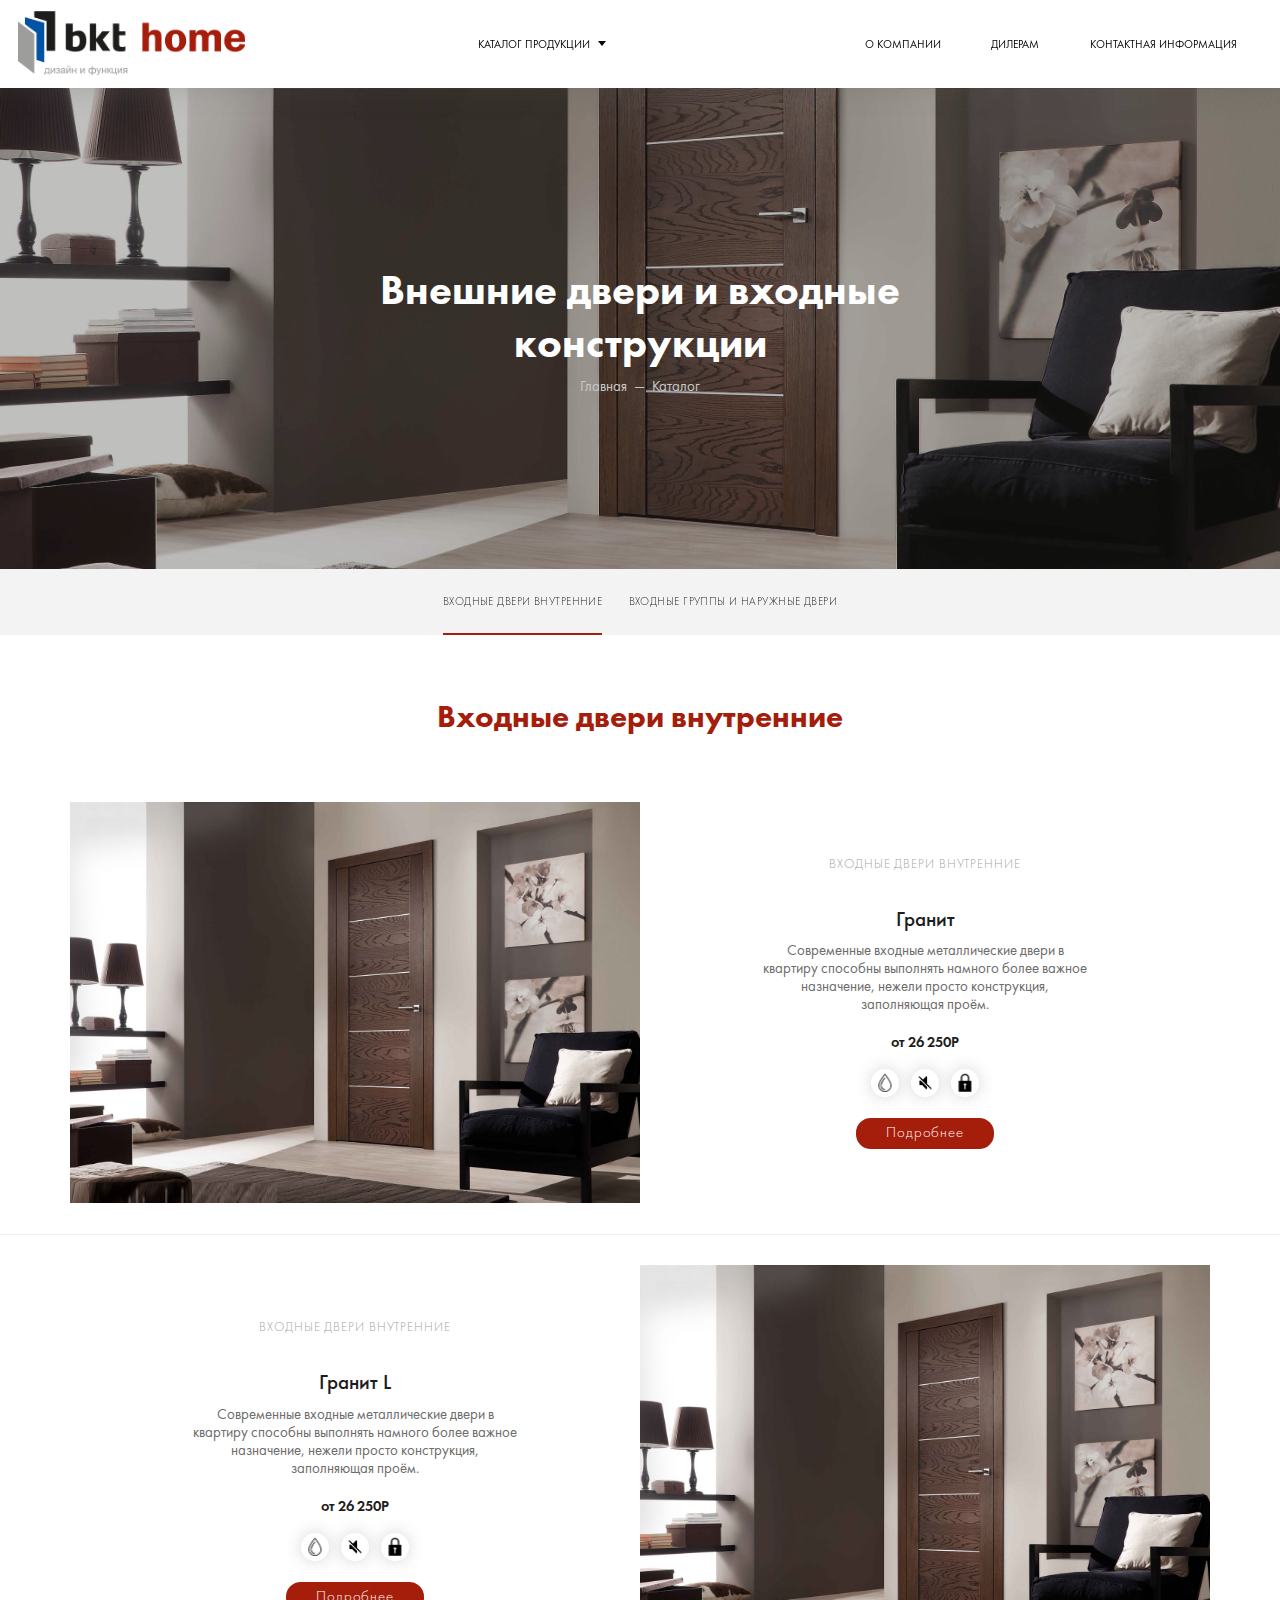
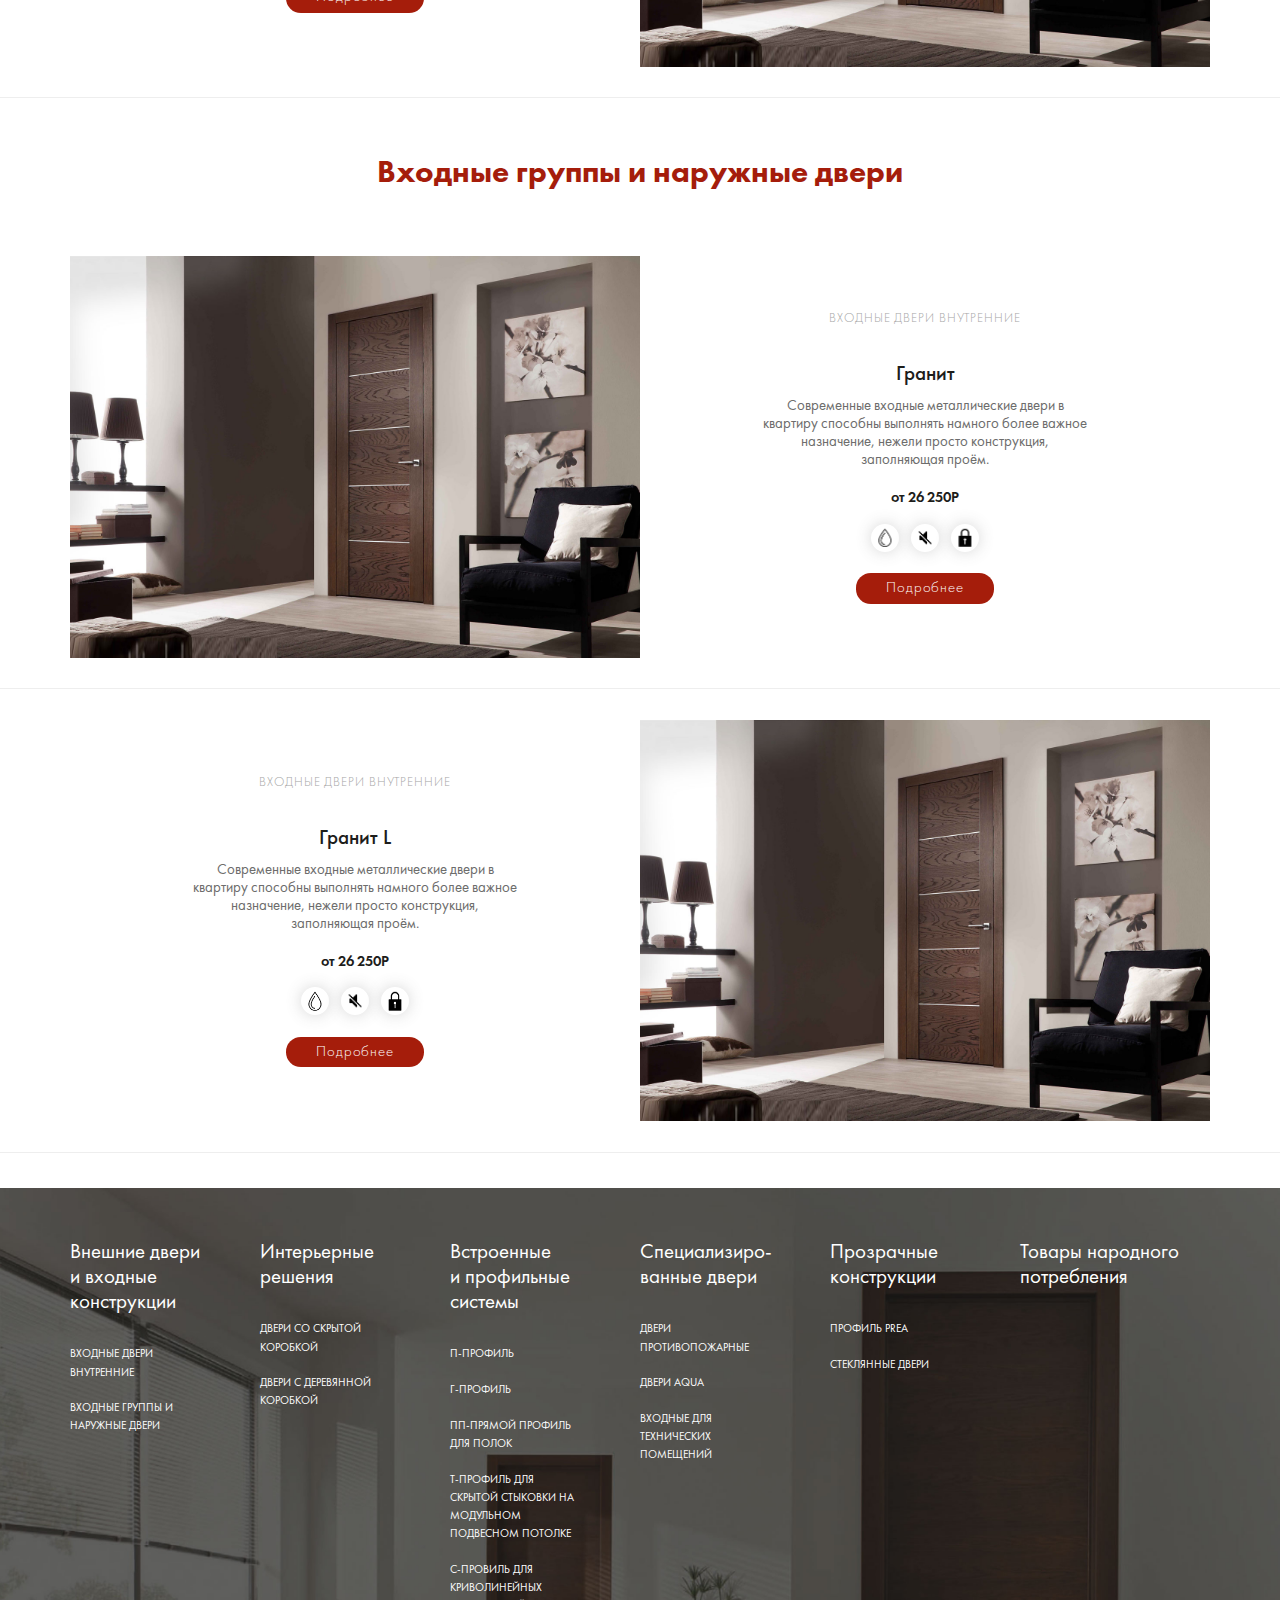
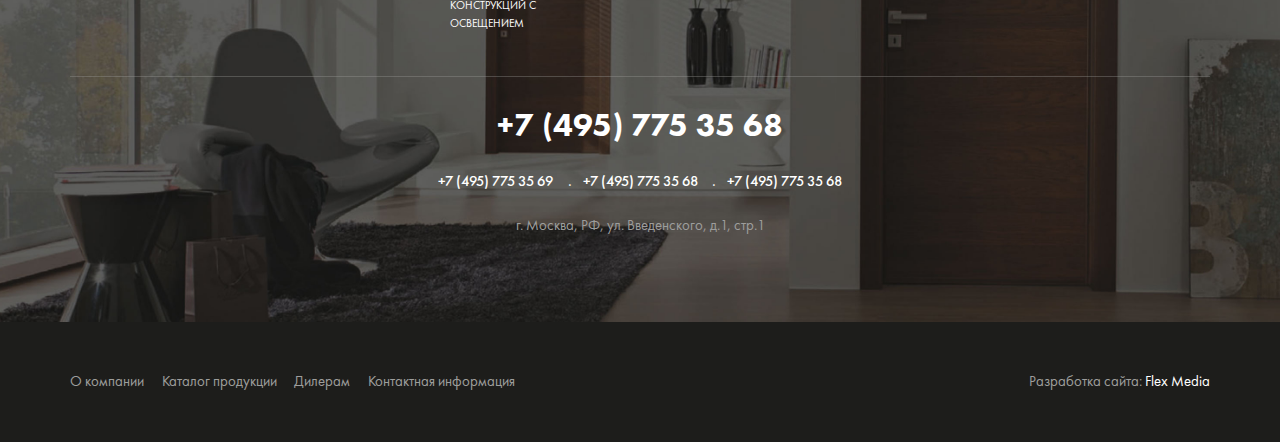
==== bitrix/templates/main/1-0category.html @ 406f4722 "create modal window" ====
<!DOCTYPE html>
<html>
  <head>
    <meta charset="utf-8">
    <title>1-0category</title>
    <meta name="viewport" content="width=device-width, initial-scale=1">
    <meta name="format-detection" content="telephone=no">
    <link rel="stylesheet" media="all" href="css/screen.css">
    <script src="http://api-maps.yandex.ru/2.1/?lang=ru_RU"></script>
    <script src="js/app.js"></script>
  </head>
  <body>
    <!--BEGIN out-->
    <div class="out">
      <header class="header"><a class="logo" href="/"></a>
        <nav class="navigation"><a class="navigation-item" href="#">О компании</a><a class="navigation-item" href="#">Дилерам</a><a class="navigation-item" href="#">Контактная информация</a>
        </nav>
        <div class="overlay">
          <div class="nav">
            <div class="nav-trigger"><span>Каталог продукции </span><i></i></div>
            <div class="nav-drop">
              <ul class="level level-1">
                <li class="level-item"><a href="#">Внешние двери и&nbsp;входные конструкции</a>
                  <ul class="level level-2">
                    <li class="level-item"><a href="#">Входные двери внутренние</a></li>
                    <li class="level-item"><a href="#">Входные группы и наружные двери</a></li>
                  </ul>
                </li>
                <li class="level-item"><a href="#">Интерьерные решения</a>
                  <ul class="level level-2">
                    <li class="level-item"><a href="#">Двери со скрытой коробкой</a></li>
                    <li class="level-item"><a href="#">Двери с деревянной коробкой</a></li>
                  </ul>
                </li>
                <li class="level-item"><a href="#">Встроенные и профильные системы</a>
                  <ul class="level level-2">
                    <li class="level-item"><a href="#">П-профиль</a></li>
                    <li class="level-item"><a href="#">Г-профиль</a></li>
                    <li class="level-item"><a href="#">ПП-прямой профиль для полок</a></li>
                    <li class="level-item"><a href="#">Т-профиль для скрытой стыковки на модульном подвесном потолке</a></li>
                    <li class="level-item"><a href="#">С-провиль для криволинейных конструкций с освещением</a></li>
                  </ul>
                </li>
                <li class="level-item"><a href="#">Специализиро&shy;ванные двери</a>
                  <ul class="level level-2">
                    <li class="level-item"><a href="#">Двери противопожарные</a></li>
                    <li class="level-item"><a href="#">Двери AQUA</a></li>
                    <li class="level-item"><a href="#">Входные для технических помещений</a></li>
                  </ul>
                </li>
                <li class="level-item"><a href="#">Прозрачные конструкции</a>
                  <ul class="level level-2">
                    <li class="level-item"><a href="#">Профиль Prea</a></li>
                    <li class="level-item"><a href="#">Стеклянные двери</a></li>
                  </ul>
                </li>
                <li class="level-item"><a href="#">Товары народного потребления</a></li>
              </ul>
            </div>
          </div>
        </div>
      </header>
      <div class="wrapper">
        <section class="head">
          <div class="head-bg" style="background-image: url(img/catalog.jpg)"></div>
          <div class="head-wrap">
            <div class="head-title">Внешние двери и&nbsp;входные конструкции</div>
            <ul class="breadcrumbs">
              <li class="breadcrumbs-item"><a href="#">Главная</a></li>
              <li class="breadcrumbs-item"><a href="#">Каталог</a></li>
            </ul>
          </div>
        </section>
        <nav class="secondary-nav">
          <ul>
                        <li><a class="active" href="#scroll-1" data-scroller>Входные двери внутренние</a></li>
                        <li><a href="#scroll-2" data-scroller>Входные группы и наружные двери</a></li>
          </ul>
        </nav>
        <section class="container">
          <div class="content">
            <div class="l-center">
              <div class="row">
                <div class="products">
                  <div class="sc-section" id="scroll-1">
                    <div class="title">Входные двери внутренние</div>
                    <div class="products-preview">
                      <div class="products-preview__item">
                        <div class="preview__item-columns columns-left">
                          <div class="preview__item-columns-left"><img src="img/item.jpg"></div>
                          <div class="preview__item-columns-right">
                            <div class="preview__descr">
                              <div class="preview__descr-container">
                                <div class="category">Входные двери внутренние</div>
                                <div class="category-material">Гранит</div>
                                <div class="category-descr">Современные входные металлические двери в квартиру способны выполнять намного более важное назначение, нежели просто конструкция, заполняющая проём.</div>
                                <div class="price">от 26 250Р</div>
                                <div class="badge">
                                  <div class="badge-item tips" aria-describedby="tip1">
                                    <div class="tooltip" id="tip1" role="tooltip">
                                      <p>Lorem ipsum dolor sit amet, consectetur adipisicing elit, sed do eiusmod tempor incididunt ut labore et dolore magna aliqua. Ut enim ad minim veniam quis nostrud exercitation ullamco laboris nisi ut aliquip ex ea commodo consequat. Duis aute irure dolor in reprehenderit in voluptate velit esse cillum dolore eu fugiat nulla pariatur. Excepteur sint occaecat cupidatat non.</p>
                                    </div><img src="img/icons/icon-4.png">
                                  </div>
                                  <div class="badge-item tips" aria-describedby="tip2">
                                    <div class="tooltip" id="tip2" role="tooltip">
                                      <p>Lorem ipsum dolor sit amet, consectetur adipisicing elit, sed do eiusmod tempor incididunt ut labore et dolore magna aliqua. Ut enim ad minim veniam quis nostrud exercitation ullamco laboris nisi ut aliquip ex ea commodo consequat. Duis aute irure dolor in reprehenderit in voluptate velit esse cillum dolore eu fugiat nulla pariatur. Excepteur sint occaecat cupidatat non.</p>
                                    </div><img src="img/icons/icon-5.png">
                                  </div>
                                  <div class="badge-item tips" aria-describedby="tip3">
                                    <div class="tooltip" id="tip3" role="tooltip">
                                      <p>Lorem ipsum dolor sit amet, consectetur adipisicing elit, sed do eiusmod tempor incididunt ut labore et dolore magna aliqua. Ut enim ad minim veniam quis nostrud exercitation ullamco laboris nisi ut aliquip ex ea commodo consequat. Duis aute irure dolor in reprehenderit in voluptate velit esse cillum dolore eu fugiat nulla pariatur. Excepteur sint occaecat cupidatat non.</p>
                                    </div><img src="img/icons/icon-6.png">
                                  </div>
                                </div><a class="btn btn-red" href="#"><span>Подробнее</span></a>
                              </div>
                            </div>
                          </div>
                        </div>
                        <hr>
                        <div class="preview__item-columns columns-right">
                          <div class="preview__item-columns-left"><img src="img/item.jpg"></div>
                          <div class="preview__item-columns-right">
                            <div class="preview__descr">
                              <div class="preview__descr-container">
                                <div class="category">Входные двери внутренние</div>
                                <div class="category-material">Гранит L</div>
                                <div class="category-descr">Современные входные металлические двери в квартиру способны выполнять намного более важное назначение, нежели просто конструкция, заполняющая проём.</div>
                                <div class="price">от 26 250Р</div>
                                <div class="badge">
                                  <div class="badge-item tips" aria-describedby="tip1">
                                    <div class="tooltip" id="tip1" role="tooltip">
                                      <p>Lorem ipsum dolor sit amet, consectetur adipisicing elit, sed do eiusmod tempor incididunt ut labore et dolore magna aliqua. Ut enim ad minim veniam quis nostrud exercitation ullamco laboris nisi ut aliquip ex ea commodo consequat. Duis aute irure dolor in reprehenderit in voluptate velit esse cillum dolore eu fugiat nulla pariatur. Excepteur sint occaecat cupidatat non.</p>
                                    </div><img src="img/icons/icon-4.png">
                                  </div>
                                  <div class="badge-item tips" aria-describedby="tip2">
                                    <div class="tooltip" id="tip2" role="tooltip">
                                      <p>Lorem ipsum dolor sit amet, consectetur adipisicing elit, sed do eiusmod tempor incididunt ut labore et dolore magna aliqua. Ut enim ad minim veniam quis nostrud exercitation ullamco laboris nisi ut aliquip ex ea commodo consequat. Duis aute irure dolor in reprehenderit in voluptate velit esse cillum dolore eu fugiat nulla pariatur. Excepteur sint occaecat cupidatat non.</p>
                                    </div><img src="img/icons/icon-5.png">
                                  </div>
                                  <div class="badge-item tips" aria-describedby="tip3">
                                    <div class="tooltip" id="tip3" role="tooltip">
                                      <p>Lorem ipsum dolor sit amet, consectetur adipisicing elit, sed do eiusmod tempor incididunt ut labore et dolore magna aliqua. Ut enim ad minim veniam quis nostrud exercitation ullamco laboris nisi ut aliquip ex ea commodo consequat. Duis aute irure dolor in reprehenderit in voluptate velit esse cillum dolore eu fugiat nulla pariatur. Excepteur sint occaecat cupidatat non.</p>
                                    </div><img src="img/icons/icon-6.png">
                                  </div>
                                </div><a class="btn btn-red" href="#"><span>Подробнее</span></a>
                              </div>
                            </div>
                          </div>
                        </div>
                        <hr>
                      </div>
                    </div>
                  </div>
                  <div class="sc-section" id="scroll-2">
                    <div class="title">Входные группы и наружные двери</div>
                    <div class="products-preview">
                      <div class="products-preview__item">
                        <div class="preview__item-columns columns-left">
                          <div class="preview__item-columns-left"><img src="img/item.jpg"></div>
                          <div class="preview__item-columns-right">
                            <div class="preview__descr">
                              <div class="preview__descr-container">
                                <div class="category">Входные двери внутренние</div>
                                <div class="category-material">Гранит</div>
                                <div class="category-descr">Современные входные металлические двери в квартиру способны выполнять намного более важное назначение, нежели просто конструкция, заполняющая проём.</div>
                                <div class="price">от 26 250Р</div>
                                <div class="badge">
                                  <div class="badge-item tips" aria-describedby="tip1">
                                    <div class="tooltip" id="tip1" role="tooltip">
                                      <p>Lorem ipsum dolor sit amet, consectetur adipisicing elit, sed do eiusmod tempor incididunt ut labore et dolore magna aliqua. Ut enim ad minim veniam quis nostrud exercitation ullamco laboris nisi ut aliquip ex ea commodo consequat. Duis aute irure dolor in reprehenderit in voluptate velit esse cillum dolore eu fugiat nulla pariatur. Excepteur sint occaecat cupidatat non.</p>
                                    </div><img src="img/icons/icon-4.png">
                                  </div>
                                  <div class="badge-item tips" aria-describedby="tip2">
                                    <div class="tooltip" id="tip2" role="tooltip">
                                      <p>Lorem ipsum dolor sit amet, consectetur adipisicing elit, sed do eiusmod tempor incididunt ut labore et dolore magna aliqua. Ut enim ad minim veniam quis nostrud exercitation ullamco laboris nisi ut aliquip ex ea commodo consequat. Duis aute irure dolor in reprehenderit in voluptate velit esse cillum dolore eu fugiat nulla pariatur. Excepteur sint occaecat cupidatat non.</p>
                                    </div><img src="img/icons/icon-5.png">
                                  </div>
                                  <div class="badge-item tips" aria-describedby="tip3">
                                    <div class="tooltip" id="tip3" role="tooltip">
                                      <p>Lorem ipsum dolor sit amet, consectetur adipisicing elit, sed do eiusmod tempor incididunt ut labore et dolore magna aliqua. Ut enim ad minim veniam quis nostrud exercitation ullamco laboris nisi ut aliquip ex ea commodo consequat. Duis aute irure dolor in reprehenderit in voluptate velit esse cillum dolore eu fugiat nulla pariatur. Excepteur sint occaecat cupidatat non.</p>
                                    </div><img src="img/icons/icon-6.png">
                                  </div>
                                </div><a class="btn btn-red" href="#"><span>Подробнее</span></a>
                              </div>
                            </div>
                          </div>
                        </div>
                        <hr>
                        <div class="preview__item-columns columns-right">
                          <div class="preview__item-columns-left"><img src="img/item.jpg"></div>
                          <div class="preview__item-columns-right">
                            <div class="preview__descr">
                              <div class="preview__descr-container">
                                <div class="category">Входные двери внутренние</div>
                                <div class="category-material">Гранит L</div>
                                <div class="category-descr">Современные входные металлические двери в квартиру способны выполнять намного более важное назначение, нежели просто конструкция, заполняющая проём.</div>
                                <div class="price">от 26 250Р</div>
                                <div class="badge">
                                  <div class="badge-item tips" aria-describedby="tip1">
                                    <div class="tooltip" id="tip1" role="tooltip">
                                      <p>Lorem ipsum dolor sit amet, consectetur adipisicing elit, sed do eiusmod tempor incididunt ut labore et dolore magna aliqua. Ut enim ad minim veniam quis nostrud exercitation ullamco laboris nisi ut aliquip ex ea commodo consequat. Duis aute irure dolor in reprehenderit in voluptate velit esse cillum dolore eu fugiat nulla pariatur. Excepteur sint occaecat cupidatat non.</p>
                                    </div><img src="img/icons/icon-4.png">
                                  </div>
                                  <div class="badge-item tips" aria-describedby="tip2">
                                    <div class="tooltip" id="tip2" role="tooltip">
                                      <p>Lorem ipsum dolor sit amet, consectetur adipisicing elit, sed do eiusmod tempor incididunt ut labore et dolore magna aliqua. Ut enim ad minim veniam quis nostrud exercitation ullamco laboris nisi ut aliquip ex ea commodo consequat. Duis aute irure dolor in reprehenderit in voluptate velit esse cillum dolore eu fugiat nulla pariatur. Excepteur sint occaecat cupidatat non.</p>
                                    </div><img src="img/icons/icon-5.png">
                                  </div>
                                  <div class="badge-item tips" aria-describedby="tip3">
                                    <div class="tooltip" id="tip3" role="tooltip">
                                      <p>Lorem ipsum dolor sit amet, consectetur adipisicing elit, sed do eiusmod tempor incididunt ut labore et dolore magna aliqua. Ut enim ad minim veniam quis nostrud exercitation ullamco laboris nisi ut aliquip ex ea commodo consequat. Duis aute irure dolor in reprehenderit in voluptate velit esse cillum dolore eu fugiat nulla pariatur. Excepteur sint occaecat cupidatat non.</p>
                                    </div><img src="img/icons/icon-6.png">
                                  </div>
                                </div><a class="btn btn-red" href="#"><span>Подробнее</span></a>
                              </div>
                            </div>
                          </div>
                        </div>
                        <hr>
                      </div>
                    </div>
                  </div>
                </div>
              </div>
            </div>
          </div>
        </section>
      </div>
      <footer class="footer">
        <div class="footer-top">
          <div class="footer__scale">
            <div style="background-image: url(img/footer.jpg)"></div>
          </div>
          <div class="l-center">
            <nav class="map__catalog">
              <ul class="map__catalog-item">
                <li><a href="#">Внешние двери и&nbsp;входные конструкции</a>
                  <ul>
                    <li><a href="#">Входные двери внутренние</a></li>
                    <li><a href="#">Входные группы и наружные двери</a></li>
                  </ul>
                </li>
              </ul>
              <ul class="map__catalog-item">
                <li><a href="#">Интерьерные решения</a>
                  <ul>
                    <li><a href="#">Двери со скрытой коробкой</a></li>
                    <li><a href="#">Двери с деревянной коробкой</a></li>
                  </ul>
                </li>
              </ul>
              <ul class="map__catalog-item">
                <li><a href="#">Встроенные и&nbsp;профильные системы</a>
                  <ul>
                    <li><a href="#">П-профиль</a></li>
                    <li><a href="#">Г-профиль</a></li>
                    <li><a href="#">ПП-прямой профиль для полок</a></li>
                    <li><a href="#">Т-профиль для скрытой стыковки на модульном подвесном потолке </a></li>
                    <li><a href="#">С-провиль для криволинейных конструкций с освещением</a></li>
                  </ul>
                </li>
              </ul>
              <ul class="map__catalog-item">
                <li><a href="#">Специализиро&shy;ванные двери</a>
                  <ul>
                    <li><a href="#">Двери противопожарные</a></li>
                    <li><a href="#">Двери AQUA</a></li>
                    <li><a href="#">Входные для технических помещений</a></li>
                  </ul>
                </li>
              </ul>
              <ul class="map__catalog-item">
                <li><a href="#">Прозрачные конструкции</a>
                  <ul>
                    <li><a href="#">Профиль Prea</a></li>
                    <li><a href="#">Стеклянные двери</a></li>
                  </ul>
                </li>
              </ul>
              <ul class="map__catalog-item">
                <li><a href="#">Товары народного потребления</a></li>
              </ul>
            </nav>
            <div class="contancts">
              <div class="main__phone"><span>+7 (495) 775 35 68</span></div>
              <ul class="phone__list">
                <li>+7 (495) 775 35 69</li>
                <li>+7 (495) 775 35 68 </li>
                <li>+7 (495) 775 35 68</li>
              </ul>
              <div class="address">г. Москва, РФ, ул. Введенского, д.1, стр.1</div>
            </div>
          </div>
        </div>
        <div class="footer-bottom">
          <div class="l-center">
            <nav class="footer__nav"><a class="footer__nav-item" href="#">О компании</a><a class="footer__nav-item" href="#">Каталог продукции</a><a class="footer__nav-item" href="#">Дилерам</a><a class="footer__nav-item" href="#">Контактная информация</a>
            </nav>
            <div class="developers"><a href="#">Разработка сайта: <span>Flex Media</span></a></div>
          </div>
        </div>
      </footer>
    </div>
    <!--END out-->
    <div class="modal__wrap" data-modal-wrap="callback">
      <div class="modal modal-front">
        <div class="btn-close"></div>
        <div class="modal__title">Форма обратной связи</div>
        <div class="form">
          <form class="js-validate">
            <div class="field">
              <div class="field-head"><span>Ваше имя*</span></div>
              <div class="field-body">
                <input type="text" data-validation="length" data-validation-length="min2">
              </div>
            </div>
            <div class="field">
              <div class="field-head"><span>E-mail*</span></div>
              <div class="field-body">
                <input type="text" data-validation="email">
              </div>
            </div>
            <div class="field">
              <div class="field-head"><span>телефон*</span></div>
              <div class="field-body">
                <input class="numeric" type="text" data-validation="length" data-validation-length="6-20">
              </div>
            </div>
            <div class="field">
              <div class="field-head"><span>сообщение</span></div>
              <div class="field-body">
                <textarea></textarea>
              </div>
            </div>
            <div class="field">
              <button class="btn btn-red" type="submit"><span>Отправить</span></button>
            </div>
          </form>
        </div>
      </div>
      <div class="modal modal-back">
        <div class="btn-close"></div>
        <div class="modal__title">Благодарим вас!</div>
        <div class="modal__text"> 
          <p>В течение рабочего дня с вами свяжется наш менеджер. Спасибо, что выбрали нас!</p>
        </div>
        <div class="close">Закрыть</div>
      </div>
    </div>
  </body>
</html>
---- bitrix/templates/main/css/screen.css ----
@charset "UTF-8";a,abbr,acronym,address,applet,article,aside,audio,b,big,blockquote,body,canvas,caption,center,cite,code,dd,del,details,dfn,div,dl,dt,em,embed,fieldset,figcaption,figure,footer,form,h1,h2,h3,h4,h5,h6,header,hgroup,html,i,iframe,img,ins,kbd,label,legend,li,mark,menu,nav,object,ol,output,p,pre,q,ruby,s,samp,section,small,span,strike,strong,sub,summary,sup,table,tbody,td,tfoot,th,thead,time,tr,tt,u,ul,var,video{margin:0;padding:0;border:0;vertical-align:baseline}body,html{height:100%}a img,fieldset,img{border:none}input[type=email],input[type=tel],input[type=text],textarea{-webkit-appearance:none}textarea{overflow:auto}button,input{margin:0;padding:0;border:0}button,input[type=submit]{cursor:pointer}a,a:focus,button,div,h1,h2,h3,h4,h5,h6,input,select,span,textarea{outline:none}ol,ul{list-style-type:none}table{border-spacing:0;border-collapse:collapse;width:100%}html{-webkit-box-sizing:border-box;box-sizing:border-box}*,:after,:before{-webkit-box-sizing:inherit;box-sizing:inherit}a{text-decoration:none;color:#000;outline:none}@font-face{font-family:Book;src:url(../fonts/FuturaNewBook.eot);src:url(../fonts/FuturaNewBook.eot?#iefix) format("embedded-opentype"),url(../fonts/FuturaNewBook.woff) format("woff"),url(../fonts/FuturaNewBook.ttf) format("truetype");font-weight:400;font-style:normal}@font-face{font-family:Medium;src:url(../fonts/FuturaNewMedium.eot);src:url(../fonts/FuturaNewMedium.eot?#iefix) format("embedded-opentype"),url(../fonts/FuturaNewMedium.woff) format("woff"),url(../fonts/FuturaNewMedium.ttf) format("truetype");font-weight:400;font-style:normal}@font-face{font-family:Demi;src:url(../fonts/FuturaNewDemi.eot);src:url(../fonts/FuturaNewDemi.eot?#iefix) format("embedded-opentype"),url(../fonts/FuturaNewDemi.woff) format("woff"),url(../fonts/FuturaNewDemi.ttf) format("truetype");font-weight:400;font-style:normal}@font-face{font-family:Heavy;src:url(../fonts/FuturaNewHeavy.eot);src:url(../fonts/FuturaNewHeavy.eot?#iefix) format("embedded-opentype"),url(../fonts/FuturaNewHeavy.woff) format("woff"),url(../fonts/FuturaNewHeavy.ttf) format("truetype");font-weight:400;font-style:normal}@font-face{font-family:Light;src:url(../fonts/FuturaNewLight.eot);src:url(../fonts/FuturaNewLight.eot?#iefix) format("embedded-opentype"),url(../fonts/FuturaNewLight.woff) format("woff"),url(../fonts/FuturaNewLight.ttf) format("truetype");font-weight:400;font-style:normal}@font-face{font-family:Helvetica;src:url(../fonts/helveticaneuecyr-roman-webfont.eot);src:url(../fonts/helveticaneuecyr-roman-webfont.eot?#iefix) format("embedded-opentype"),url(../fonts/helveticaneuecyr-roman-webfont.woff) format("woff"),url(../fonts/helveticaneuecyr-roman-webfont.ttf) format("truetype");font-weight:400;font-style:normal}.slick-slider{-webkit-box-sizing:border-box;box-sizing:border-box;-moz-box-sizing:border-box;-webkit-touch-callout:none;-webkit-user-select:none;-moz-user-select:none;-ms-user-select:none;user-select:none;-ms-touch-action:pan-y;touch-action:pan-y;-webkit-tap-highlight-color:transparent}.slick-list,.slick-slider{position:relative;display:block}.slick-list{overflow:hidden;margin:0;padding:0}.slick-list:focus{outline:none}.slick-loading .slick-list{background:#fff}.slick-list.dragging{cursor:pointer;cursor:hand}.slick-slide,.slick-slide img,.slick-slider .slick-list,.slick-track{-webkit-transform:translateZ(0);transform:translateZ(0)}.slick-track{position:relative;left:0;top:0;display:block;zoom:1}.slick-track:after,.slick-track:before{content:"";display:table}.slick-track:after{clear:both}.slick-loading .slick-track{visibility:hidden}.slick-slide{float:left;height:100%;min-height:1px}.slick-slide img{display:block;max-width:100%}.slick-slide.slick-loading img{display:none}.slick-slide.dragging img{pointer-events:none}.slick-initialized .slick-slide{display:block}.slick-loading .slick-slide{visibility:hidden}.slick-vertical .slick-slide{display:block;height:auto;border:1px solid transparent}.slick-next,.slick-prev{position:absolute;top:50%;margin-top:-10px;font:0/0 a;text-shadow:none;color:transparent;height:20px;background:none;left:0;z-index:1}.slick-next:focus,.slick-prev:focus{outline:none}.slick-next.slick-disabled,.slick-prev.slick-disabled{opacity:.2}.slick-next:before,.slick-prev:before{height:30px;line-height:30px;content:"prev";display:inline-block;vertical-align:middle;font-size:15px;color:#fff;background:#000}.slick-next{right:0;left:auto}.slick-next:before{content:"next";display:inline-block}.slick-dots{text-align:center;position:absolute;margin:0;bottom:0;left:0;right:0}.slick-dots li{position:relative;display:inline-block;padding:0 3px}.slick-dots li.slick-active button{background:#000}.slick-dots button{display:block;width:10px;height:10px;background:#fff;-webkit-box-shadow:0 1px 5px rgba(0,0,0,.25);box-shadow:0 1px 5px rgba(0,0,0,.25);cursor:pointer;font:0/0 a;text-shadow:none;color:transparent;-webkit-border-radius:50%;border-radius:50%}.tooltipster-default{-webkit-border-radius:5px;border-radius:5px;border:2px solid #000;background:#4c4c4c;color:#fff}.tooltipster-default .tooltipster-content{font-family:Arial,sans-serif;font-size:14px;line-height:16px;padding:8px 10px;overflow:hidden}.tooltipster-icon{cursor:help;margin-left:4px}.tooltipster-base{padding:0;font-size:0;line-height:0;position:absolute;left:0;top:0;z-index:9999999;pointer-events:none;width:auto;overflow:visible}.tooltipster-base .tooltipster-content{overflow:hidden}.tooltipster-arrow{display:block;text-align:center;width:100%;height:100%;position:absolute;top:0;left:0;z-index:-1}.tooltipster-arrow-border,.tooltipster-arrow span{display:block;width:0;height:0;position:absolute}.tooltipster-arrow-top-left span,.tooltipster-arrow-top-right span,.tooltipster-arrow-top span{border-left:8px solid transparent!important;border-right:8px solid transparent!important;border-top:8px solid;bottom:-7px}.tooltipster-arrow-top-left .tooltipster-arrow-border,.tooltipster-arrow-top-right .tooltipster-arrow-border,.tooltipster-arrow-top .tooltipster-arrow-border{border-left:9px solid transparent!important;border-right:9px solid transparent!important;border-top:9px solid;bottom:-7px}.tooltipster-arrow-bottom-left span,.tooltipster-arrow-bottom-right span,.tooltipster-arrow-bottom span{border-left:8px solid transparent!important;border-right:8px solid transparent!important;border-bottom:8px solid;top:-7px}.tooltipster-arrow-bottom-left .tooltipster-arrow-border,.tooltipster-arrow-bottom-right .tooltipster-arrow-border,.tooltipster-arrow-bottom .tooltipster-arrow-border{border-left:9px solid transparent!important;border-right:9px solid transparent!important;border-bottom:9px solid;top:-7px}.tooltipster-arrow-bottom .tooltipster-arrow-border,.tooltipster-arrow-bottom span,.tooltipster-arrow-top .tooltipster-arrow-border,.tooltipster-arrow-top span{left:0;right:0;margin:0 auto}.tooltipster-arrow-bottom-left span,.tooltipster-arrow-top-left span{left:6px}.tooltipster-arrow-bottom-left .tooltipster-arrow-border,.tooltipster-arrow-top-left .tooltipster-arrow-border{left:5px}.tooltipster-arrow-bottom-right span,.tooltipster-arrow-top-right span{right:6px}.tooltipster-arrow-bottom-right .tooltipster-arrow-border,.tooltipster-arrow-top-right .tooltipster-arrow-border{right:5px}.tooltipster-arrow-left .tooltipster-arrow-border,.tooltipster-arrow-left span{border-top:8px solid transparent!important;border-bottom:8px solid transparent!important;border-left:8px solid;top:50%;margin-top:-7px;right:-7px}.tooltipster-arrow-left .tooltipster-arrow-border{border-top:9px solid transparent!important;border-bottom:9px solid transparent!important;border-left:9px solid;margin-top:-8px}.tooltipster-arrow-right .tooltipster-arrow-border,.tooltipster-arrow-right span{border-top:8px solid transparent!important;border-bottom:8px solid transparent!important;border-right:8px solid;top:50%;margin-top:-7px;left:-7px}.tooltipster-arrow-right .tooltipster-arrow-border{border-top:9px solid transparent!important;border-bottom:9px solid transparent!important;border-right:9px solid;margin-top:-8px}.tooltipster-fade{opacity:0;-webkit-transition-property:opacity;transition-property:opacity}.tooltipster-fade-show{opacity:1}.tooltipster-grow{-webkit-transform:scale(0);-ms-transform:scale(0);transform:scale(0);-webkit-transition-property:-webkit-transform;transition-property:-webkit-transform;transition-property:transform;transition-property:transform,-webkit-transform;-webkit-backface-visibility:hidden}.tooltipster-grow-show{-webkit-transform:scale(1);-ms-transform:scale(1);transform:scale(1);-webkit-transition-timing-function:cubic-bezier(.175,.885,.32,1);-webkit-transition-timing-function:cubic-bezier(.175,.885,.32,1.15);transition-timing-function:cubic-bezier(.175,.885,.32,1.15)}.tooltipster-swing{opacity:0;-webkit-transform:rotate(4deg);-ms-transform:rotate(4deg);transform:rotate(4deg);-webkit-transition-property:-webkit-transform,opacity;-webkit-transition-property:-webkit-transform;transition-property:-webkit-transform;transition-property:transform;transition-property:transform,-webkit-transform}.tooltipster-swing-show{opacity:1;-webkit-transform:rotate(0deg);-ms-transform:rotate(0deg);transform:rotate(0deg);-webkit-transition-timing-function:cubic-bezier(.23,.635,.495,1);-webkit-transition-timing-function:cubic-bezier(.23,.635,.495,2.4);transition-timing-function:cubic-bezier(.23,.635,.495,2.4)}.tooltipster-fall{top:0;-webkit-transition-property:top;transition-property:top;-webkit-transition-timing-function:cubic-bezier(.175,.885,.32,1);-webkit-transition-timing-function:cubic-bezier(.175,.885,.32,1.15);transition-timing-function:cubic-bezier(.175,.885,.32,1.15)}.tooltipster-fall.tooltipster-dying{-webkit-transition-property:all;transition-property:all;top:0!important;opacity:0}.tooltipster-slide{left:-40px;-webkit-transition-property:left;transition-property:left;-webkit-transition-timing-function:cubic-bezier(.175,.885,.32,1);-webkit-transition-timing-function:cubic-bezier(.175,.885,.32,1.15);transition-timing-function:cubic-bezier(.175,.885,.32,1.15)}.tooltipster-slide.tooltipster-dying{-webkit-transition-property:all;transition-property:all;left:0!important;opacity:0}.tooltipster-content-changing{opacity:.5;-webkit-transform:scale(1.1);-ms-transform:scale(1.1);transform:scale(1.1)}html{height:100%;font-size:16px}html.modal-open{overflow:hidden}body{font-family:Book;background-color:#fff}.out{overflow:hidden}.header{background-color:#fff;padding:13px 20px;padding:.8125rem 1.25rem;height:100px;height:6.25rem;position:fixed;-webkit-box-shadow:0 0 30px rgba(78,78,78,.23);box-shadow:0 0 30px rgba(78,78,78,.23);z-index:5;left:0;right:0;top:0;-webkit-transform:translateZ(0);transform:translateZ(0);will-change:transform;-webkit-transition:-webkit-transform .2s;transition:-webkit-transform .2s;transition:transform .2s;transition:transform .2s,-webkit-transform .2s}.header.is-hidden{-webkit-transform:translateY(-100%);-ms-transform:translateY(-100%);transform:translateY(-100%);-webkit-box-shadow:none;box-shadow:none}.header .logo{width:260px;width:16.25rem;height:73px;height:4.5625rem;background-image:url(../img/icons/logo.png);background-size:cover;display:block;float:left}.header .navigation{float:right}.header .navigation .navigation-item{font-family:Book;text-transform:uppercase;font-size:13px;font-size:.8125rem;color:#000;-webkit-transition:color .3s ease;transition:color .3s ease;display:inline-block;vertical-align:middle;padding:29px;padding:1.8125rem}.header .navigation .navigation-item:hover{color:#a51d0b}.header .overlay{text-align:center}.header .nav{display:inline-block;position:relative}.header .nav .nav-trigger{display:block;padding:29px 0;padding:1.8125rem 0;font-size:0;cursor:pointer}.header .nav .nav-trigger span{font-family:Book;font-size:13px;font-size:.8125rem;color:#000;text-transform:uppercase;display:inline-block;vertical-align:middle;margin-right:8px}.header .nav .nav-trigger i{display:inline-block;vertical-align:middle;width:8px;height:5px;width:0;height:0;border-style:solid;border-width:5px 4px 0;border-color:#000 transparent transparent}.header .nav .nav-drop{position:absolute;width:296px;width:18.5rem;left:-46px;left:-2.875rem;top:100%;padding-top:15px;padding-top:.9375rem;text-align:left;display:none}.header .nav .nav-drop .level{padding:15px 0;padding:.9375rem 0}.header .nav .nav-drop .level.level-1{border-top:2px solid #a51d0b;background-color:#fff}.header .nav .nav-drop .level.level-1,.header .nav .nav-drop .level.level-2{-webkit-box-shadow:0 32px 40px 0 rgba(0,0,0,.25);box-shadow:0 32px 40px 0 rgba(0,0,0,.25)}.header .nav .nav-drop .level.level-2{position:absolute;left:100%;top:15px;top:.9375rem;background-color:#a51d0b;width:296px;width:18.5rem;bottom:0;padding:25px 0;padding:1.5625rem 0;overflow:hidden;display:none}.header .nav .nav-drop .level.level-2:after{content:'';position:absolute;z-index:0;-webkit-box-shadow:inset 0 0 40px 0 rgba(0,0,0,.25);box-shadow:inset 0 0 40px 0 rgba(0,0,0,.25);top:-40px;top:-2.5rem;right:-40px;right:-2.5rem;bottom:-40px;bottom:-2.5rem;left:0}.header .nav .nav-drop .level.level-2 .level-item{position:relative;z-index:1}.header .nav .nav-drop .level.level-2 .level-item a{color:#f2b8b8;padding:9px 46px;padding:.5625rem 2.875rem}.header .nav .nav-drop .level.level-2 .level-item a:hover{background-color:transparent}.header .nav .nav-drop .level .level-item a{font-family:Book;font-size:17px;font-size:1.0625rem;color:#000;padding:15px 46px;padding:.9375rem 2.875rem;display:block;-webkit-transition:color .3s ease,background-color .3s ease;transition:color .3s ease,background-color .3s ease;position:relative}.header .nav .nav-drop .level .level-item a:hover{background-color:#a51d0b;color:#fff}.header .nav .nav-drop .level .level-item:hover>a{background-color:#a51d0b;z-index:5;color:#fff}.header .nav .nav-drop .level .level-item:hover [class*=level-]{display:block}.l-center{max-width:1310px;padding:0 15px;margin:0 auto;*zoom:1}.l-center:after{content:" ";display:table;clear:both}.footer .footer-top{padding:58px 0 20px;padding:3.625rem 0 1.25rem;position:relative}.footer .footer-top .footer__scale{position:absolute;top:0;bottom:0;right:0;left:0;overflow:hidden;z-index:-1}.footer .footer-top .footer__scale div{position:absolute;width:100%;top:0;left:0;height:100%;-webkit-transform:scale(1);-ms-transform:scale(1);transform:scale(1);-webkit-transition:-webkit-transform 5s ease;transition:-webkit-transform 5s ease;transition:transform 5s ease;transition:transform 5s ease,-webkit-transform 5s ease;background-size:cover;background-position:50% 80%}.footer .contancts{width:100%;text-align:center;border-top:1px solid hsla(60,1%,61%,.35);padding:30px 0;padding:1.875rem 0}.footer .contancts .main__phone{margin-bottom:30px;margin-bottom:1.875rem}.footer .contancts .main__phone span{font-family:Heavy;font-size:38px;font-size:2.375rem;color:#fff}.footer .contancts .phone__list{margin-bottom:30px;margin-bottom:1.875rem}.footer .contancts .phone__list li{font-family:Medium;font-size:17px;font-size:1.0625rem;display:inline-block;color:#fff;position:relative}.footer .contancts .phone__list li:not(:last-of-type){margin-right:30px;margin-right:1.875rem}.footer .contancts .phone__list li:not(:last-of-type):after{content:'.';position:absolute;right:-21px;right:-1.3125rem;bottom:0}.footer .contancts .address{font-size:17px;font-size:1.0625rem;color:#9d9d9c}.footer .footer-bottom{*zoom:1;background-color:#1d1d1b;padding:58px 0 59px;padding:3.625rem 0 3.6875rem}.footer .footer-bottom:after{content:" ";display:table;clear:both}.footer__nav{float:left;font-size:0}.footer__nav .footer__nav-item{display:inline-block;vertical-align:top;color:#9d9d9c;-webkit-transition:color .3s ease;transition:color .3s ease;font-size:17px;font-size:1.0625rem}.footer__nav .footer__nav-item:not(:last-of-type){margin-right:20px;margin-right:1.25rem}.footer__nav .footer__nav-item:hover{color:#fff}.developers{float:right}.developers a{color:#9d9d9c;font-size:17px;font-size:1.0625rem}.developers a span{color:#fff;-webkit-transition:color .3s ease;transition:color .3s ease}.developers:hover span{color:#a51d0b}.map__catalog{font-size:0;margin-bottom:40px;margin-bottom:2.5rem}.map__catalog .map__catalog-item{display:inline-block;vertical-align:top;width:16.66%}.map__catalog .map__catalog-item>li{padding-right:15%}.map__catalog .map__catalog-item>li>a{font-size:24px;font-size:1.5rem;color:#fff;-webkit-transition:color .3s ease;transition:color .3s ease;margin-bottom:25px;margin-bottom:1.5625rem;display:inline-block}.map__catalog .map__catalog-item>li>a:hover{color:#a51d0b}.map__catalog .map__catalog-item ul>li{padding-right:20%}.map__catalog .map__catalog-item ul>li a{font-size:13px;font-size:.8125rem;color:#fff;-webkit-transition:color .3s ease;transition:color .3s ease;text-transform:uppercase;padding:10px 0;padding:.625rem 0;display:inline-block;line-height:1.6}.map__catalog .map__catalog-item ul>li a:hover{color:#a51d0b}.intro{position:relative;overflow:hidden}.intro .intro__cover{background-size:cover;background-repeat:no-repeat;background-position:50%}.intro .intro__cover,.intro .intro__cover:after{position:absolute;top:0;left:0;width:100%;height:100%}.intro .intro__cover:after{content:'';background-color:rgba(44,44,41,.3)}.intro .intro__wrap{*zoom:1;height:100%}.intro .intro__wrap:after{content:" ";display:table;clear:both}.intro .intro__wrap .intro__content{position:absolute;z-index:2;zoom:1;top:0;left:0;width:100%;height:100%;text-align:center}.intro .intro__wrap .intro__content .intro__content-wrap{position:absolute;top:30%;left:0;width:100%;-webkit-transform:translateY(-50%);-ms-transform:translateY(-50%);transform:translateY(-50%);-webkit-backface-visibility:hidden;backface-visibility:hidden}.intro .intro__wrap .intro__content .intro__content-wrap .intro__content-lead{max-width:1000px;display:inline-block}.intro .intro__wrap .intro__content .intro__content-wrap .intro__content-lead span{font-family:Heavy;font-size:48px;font-size:3rem;color:#fff}.intro .intro__wrap .intro__content .intro__content-wrap .intro__content-lead span .red{color:#b33727}.intro .intro__wrap .intro__content .intro__content-wrap .intro__content-lead span .grey{color:#b7b7b7}.intro .intro__wrap .intro__overlay{opacity:0;visibility:hidden;left:100%;height:100%;width:100%;top:0}.intro .intro__wrap .intro__overlay,.intro .intro__wrap .intro__overlay.visible{-webkit-transition:background-color .3s linear,opacity .3s linear,visibility .3s linear;transition:background-color .3s linear,opacity .3s linear,visibility .3s linear}.intro .intro__wrap .intro__overlay.visible{opacity:.3;visibility:visible;left:0}.intro .intro__wrap .intro__hover .intro-hover-item{position:absolute;z-index:1;top:0;left:100%;width:20%;height:100%;overflow:hidden;background-repeat:no-repeat;background-position:50%;opacity:0;visibility:hidden}.intro .intro__wrap .intro__hover .intro-hover-item,.intro .intro__wrap .intro__hover .intro-hover-item.hover{-webkit-transition:opacity .3s linear,z-index .1s linear,visibility .1s linear;transition:opacity .3s linear,z-index .1s linear,visibility .1s linear}.intro .intro__wrap .intro__hover .intro-hover-item.hover{z-index:3;visibility:visible;opacity:1}.intro .intro__wrap .intro__hover .intro-hover-item.hover:nth-of-type(1){left:0}.intro .intro__wrap .intro__hover .intro-hover-item.hover:nth-of-type(2){left:20%}.intro .intro__wrap .intro__hover .intro-hover-item.hover:nth-of-type(3){left:40%}.intro .intro__wrap .intro__hover .intro-hover-item.hover:nth-of-type(4){left:60%}.intro .intro__wrap .intro__hover .intro-hover-item.hover:nth-of-type(5){left:80%}.intro .intro__wrap .intro__hover .intro-hover-item .intro-hover-item__cover{position:absolute;top:0;left:0;width:100%;height:100%;opacity:.46}.intro .intro__wrap .intro__hover .intro-hover-item .intro-hover-item__content{position:absolute;left:0;z-index:2;color:#fff;width:100%;text-align:center;-webkit-transition:-webkit-transform .3s linear .1s;transition:-webkit-transform .3s linear .1s;transition:transform .3s linear .1s;transition:transform .3s linear .1s,-webkit-transform .3s linear .1s}.intro .intro__wrap .intro__hover .intro-hover-item .intro-hover-item__content .icon{width:100px;width:6.25rem;height:100px;height:6.25rem;display:inline-block;background-color:#9d9d9c;-webkit-border-radius:100%;border-radius:100%;margin-bottom:10px;margin-bottom:.625rem}.intro .intro__wrap .intro__hover .intro-hover-item .intro-hover-item__content .text{opacity:0;-webkit-transition:opacity .3s linear .1s;transition:opacity .3s linear .1s}.intro .intro__wrap .intro__hover .intro-hover-item .intro-hover-item__content .title{font-family:Medium;font-size:24px;font-size:1.5rem;margin-bottom:10px;margin-bottom:.625rem}.intro .intro__wrap .intro__hover .intro-hover-item .intro-hover-item__content .descr{font-size:17px;font-size:1.0625rem;padding:0 5%;margin-bottom:25px;margin-bottom:1.5625rem}.intro .intro__wrap .intro__hover .intro-hover-item.hover .intro-hover-item__content{-webkit-transform:translateY(-40%);-ms-transform:translateY(-40%);transform:translateY(-40%);-webkit-transition:-webkit-transform .3s linear .1s;transition:-webkit-transform .3s linear .1s;transition:transform .3s linear .1s;transition:transform .3s linear .1s,-webkit-transform .3s linear .1s}.intro .intro__wrap .intro__hover .intro-hover-item.hover .intro-hover-item__content .text{opacity:1;-webkit-transition:opacity .3s linear .1s;transition:opacity .3s linear .1s}.intro .intro__content-grid{position:absolute;top:50%;left:0;right:0;z-index:3}.intro .intro__content-grid .intro__content-grid-action{font-size:0;line-height:0;white-space:nowrap}.intro .intro__content-grid .intro__content-grid-action .intro__content-grid-item{display:inline-block;vertical-align:middle;height:100px;height:6.25rem;width:20%;position:relative;-webkit-transition:-webkit-transform .3s linear .1s;transition:-webkit-transform .3s linear .1s;transition:transform .3s linear .1s;transition:transform .3s linear .1s,-webkit-transform .3s linear .1s}.intro .intro__content-grid .intro__content-grid-action .intro__content-grid-item span{position:absolute;top:50%;left:50%;-webkit-transform:translate(-50%,-50%);-ms-transform:translate(-50%,-50%);transform:translate(-50%,-50%);width:100px;width:6.25rem;height:100px;height:6.25rem;-webkit-border-radius:100%;border-radius:100%;background-color:#9d9d9c;cursor:pointer}.intro .intro__content-grid .intro__content-grid-action .intro__content-grid-item.active{-webkit-transform:translateY(-100%);-ms-transform:translateY(-100%);transform:translateY(-100%)}.intro .intro__scroll{position:absolute;bottom:30px;bottom:1.875rem;left:50%;-webkit-transform:translate(-50%);-ms-transform:translate(-50%);transform:translate(-50%);cursor:pointer;z-index:2}.intro .intro__scroll .intro-icon{display:block;text-align:center;margin-bottom:10px;margin-bottom:.625rem}.intro .intro__scroll .intro-icon span{background-image:url(../img/icons/icon-9.png);width:17px;width:1.0625rem;height:26px;height:1.625rem;background-size:cover;display:inline-block}.intro .intro__scroll .intro-text span{font-size:17px;font-size:1.0625rem;color:#fff;letter-spacing:1px;letter-spacing:.0625rem}.btn{height:35px;height:2.1875rem;-webkit-border-radius:17px;border-radius:17px;-webkit-border-radius:1.0625rem;border-radius:1.0625rem;line-height:35px;line-height:2.1875rem;display:inline-block;background-color:#fff}.btn span{font-size:17px;font-size:1.0625rem;color:#000;display:block;padding:0 35px;padding:0 2.1875rem;font-family:Light;letter-spacing:1px;letter-spacing:.05625rem;height:38px;height:2.375rem;-webkit-border-radius:19px;border-radius:19px;-webkit-border-radius:1.1875rem;border-radius:1.1875rem}.btn.btn-red{background-color:#a51d0b}.btn.btn-red span{color:#fff}.row{padding:50px 0 0;padding:3.125rem 0 0}.row .title{font-family:Heavy;font-size:36px;font-size:2.25rem;color:#a51d0b;text-align:center;margin:20px 0 40px;margin:1.25rem 0 2.5rem}.category-product{font-size:0;margin-bottom:50px;margin-bottom:3.125rem}.category-product .category-product__item{display:inline-block;vertical-align:top;width:20%;padding:5px 5px 20px;padding:.3125rem .3125rem 1.25rem;-webkit-transition:background-color .3s ease;transition:background-color .3s ease;position:relative}.category-product .category-product__item:hover{background-color:#fff;z-index:2}.category-product .category-product__item:hover .category-product__cover{top:-10px;top:-.625rem;bottom:-5px;bottom:-.3125rem;left:-5px;left:-.3125rem;right:-5px;right:-.3125rem;-webkit-box-shadow:0 0 95px rgba(78,78,78,.38);box-shadow:0 0 95px rgba(78,78,78,.38)}.category-product .category-product__item .category-product__cover{position:absolute;top:0;bottom:0;left:0;right:0;z-index:-1;-webkit-transition:all .15s ease;transition:all .15s ease}.category-product .category-product__item .image__cover{margin-bottom:15px;margin-bottom:.9375rem;text-align:center;height:246px;height:15.375rem;overflow:hidden;position:relative}.category-product .category-product__item .image__cover img{max-height:100%;top:50%;left:50%;-webkit-transform:translate(-50%,-50%);-ms-transform:translate(-50%,-50%);transform:translate(-50%,-50%);position:absolute}.category-product .category-product__item .category-product__title{text-align:center;font-size:13px;padding:0 25px;padding:0 1.5625rem;text-transform:uppercase;letter-spacing:1px;letter-spacing:.03125rem;line-height:1.5}.cooperation{font-size:0;margin-bottom:90px;margin-bottom:5.625rem}.cooperation .cooperation__item{display:inline-block;vertical-align:top;width:33.33%}.cooperation .cooperation__item .image__cover{float:left;width:80px;width:5rem;padding-right:30px;padding-right:1.875rem}.cooperation .cooperation__item .image__cover img{max-width:100%;max-height:50px;max-height:3.125rem}.cooperation .cooperation__item .overlay{overflow:hidden;max-width:75%;text-align:left}.cooperation .cooperation__item .cooperation__title{font-family:Medium;font-size:24px;font-size:1.5rem;color:#000}.cooperation .cooperation__item .cooperation__text{font-size:17px;font-size:1.0625rem;color:#9d9d9c;line-height:1.4}.products-popular .products-popular__gallery{position:relative}.rotator-navi{text-align:center}.rotator-navi .rotator-arrow{display:inline-block;vertical-align:middle;width:15px;width:.9375rem;height:28px;height:1.75rem;background-size:cover;cursor:pointer}.rotator-navi .rotator-arrow.rotator-arrow__left{background-image:url(../img/icons/icon-8.png)}.rotator-navi .rotator-arrow.rotator-arrow__right{background-image:url(../img/icons/icon-7.png)}.rotator-navi .rotator-arrow.disabled{opacity:.5;pointer-events:none}.rotator-navi .rotator-counter{font-size:13px;font-size:.8125rem;margin:0 15px;margin:0 .9375rem}.rotator-navi .rotator-counter,.rotator-navi .rotator-counter .rotator__counter-all,.rotator-navi .rotator-counter .rotator__counter-current,.rotator-navi .rotator-counter .rotator__counter-separator{display:inline-block;vertical-align:middle}.products-popular{margin-bottom:50px;margin-bottom:3.125rem;position:relative}.products-popular .products-popular__gallery{padding:20px 0 40px;padding:1.25rem 0 2.5rem;position:relative}.products-popular .products-popular__gallery .rotator-navi{position:absolute;top:-72px;top:-4.5rem;right:0}.products-item{width:25%;display:inline-block;vertical-align:top;padding:0 20px;padding:0 1.25rem;text-align:center}.products-item a{display:inline-block;max-width:215px}.products-item a:hover .products-descr .name-collection{color:#a51d0b}.products-item .image__cover{margin-bottom:25px;margin-bottom:1.5625rem;height:420px;height:26.25rem;overflow:hidden;position:relative}.products-item .image__cover img{max-height:100%;position:absolute;top:50%;left:50%;-webkit-transform:translate(-50%,-50%);-ms-transform:translate(-50%,-50%);transform:translate(-50%,-50%)}.products-item .badge{width:100%;text-align:center;top:-47px;top:-2.9375rem;margin-bottom:-36px;margin-bottom:-2.25rem}.products-item .products-descr{text-align:center}.products-item .products-descr .name-item{font-size:13px;font-size:.8125rem;text-transform:uppercase;font-family:Light;color:#9d9d9c;margin-bottom:5px;margin-bottom:.3125rem;letter-spacing:1px;letter-spacing:.0375rem}.products-item .products-descr .name-collection{font-size:17px;font-size:1.0625rem;color:#1d1d1b;margin-bottom:15px;margin-bottom:.9375rem;-webkit-transition:color .3s ease;transition:color .3s ease}.products-item .products-descr .price{font-family:Demi;font-size:17px;font-size:1.0625rem;color:#1d1d1b}.products-properties{font-size:0;margin:0 -5px 50px;margin:0 -.3125rem 3.125rem;padding-top:40px;padding-top:2.5rem}.products-properties .products-properties__item{padding:0 5px;padding:0 .3125rem;display:inline-block;vertical-align:top;width:33.33%;text-align:left}.products-properties .products-properties__item .image__cover{position:relative;overflow:hidden}.products-properties .products-properties__item .image__cover img{max-width:100%;display:block}.products-properties .products-properties__item .prop{position:absolute;top:28px;top:1.75rem;left:28px;left:1.75rem;right:58px;right:3.625rem}.products-properties .products-properties__item .prop .prop-item{display:inline-block;vertical-align:middle;height:30px;height:1.875rem;line-height:30px;line-height:1.875rem;font-family:Light;font-size:17px;font-size:1.0625rem;color:#1d1d1b;background-color:#fff;-webkit-border-radius:15px;border-radius:15px;-webkit-border-radius:.9375rem;border-radius:.9375rem;padding:0 10px;padding:0 .625rem;letter-spacing:1px;letter-spacing:.03125rem;margin-bottom:10px;margin-bottom:.625rem}.products-properties .products-properties__item .prop .prop-item:not(:last-of-type){margin-right:10px;margin-right:.625rem}.products-properties .products-properties__item .products-properties__descr{display:inline-block;width:100%;background-color:#9d9d9c;position:relative;*zoom:1;padding:25px 28px;padding:1.5625rem 1.75rem}.products-properties .products-properties__item .products-properties__descr:after{content:" ";display:table;clear:both}.products-properties .products-properties__item .products-properties__descr .products-properties__overlay{display:table;width:100%;height:100%}.products-properties .products-properties__item .products-properties__descr .products-properties__overlay .products-name{display:table-cell;vertical-align:middle;width:50%;font-size:13px;letter-spacing:1px;letter-spacing:.05625rem;text-transform:uppercase;color:#fff;line-height:1.5;font-family:Light}.products-properties .products-properties__item .products-properties__descr .products-properties__overlay .products-price{display:table-cell;vertical-align:middle;width:50%;font-family:Demi;font-size:17px;color:#fff;text-align:right}.badge{position:relative}.badge .badge-item{width:32px;width:2rem;height:32px;height:2rem;-webkit-border-radius:100%;border-radius:100%;-webkit-box-shadow:0 0 16px rgba(78,78,78,.23);box-shadow:0 0 16px rgba(78,78,78,.23);display:inline-block;background-color:#fff;position:relative;margin:0 5px;margin:0 .3125rem}.badge .badge-item img{width:15px;width:.9375rem;position:absolute;top:50%;left:50%;-webkit-transform:translate(-50%,-50%);-ms-transform:translate(-50%,-50%);transform:translate(-50%,-50%)}.tooltip{display:none}.tooltipster-default{border:none;background-color:#fff;-webkit-box-shadow:0 0 35px rgba(78,78,78,.23);box-shadow:0 0 35px rgba(78,78,78,.23)}.tooltipster-default .tooltipster-content{font-family:Book;color:#1d1d1b;font-size:13px;font-size:.8125rem;line-height:1.4;padding:10px 15px;padding:.625rem .9375rem}.tooltipster-arrow-top .tooltipster-arrow-border{border-top-color:#fff}.secondary-nav{position:relative;z-index:1;clear:both;width:100%;background-color:#f3f3f3;-webkit-transform:translateZ(0);transform:translateZ(0);will-change:transform;-webkit-transition:-webkit-transform .2s;transition:-webkit-transform .2s;transition:transform .2s;transition:transform .2s,-webkit-transform .2s;height:75px;height:4.6875rem;text-align:center}.secondary-nav.fixed{position:fixed;top:100px;top:6.25rem}.secondary-nav.fixed:after{content:'';height:50px;background-color:#fff;position:absolute;top:-50px;left:0;right:0}.secondary-nav.fixed.slide-up{-webkit-transform:translateY(-100px);-ms-transform:translateY(-100px);transform:translateY(-100px)}.secondary-nav ul{font-size:0}.secondary-nav ul li{display:inline-block;vertical-align:middle;margin:0 15px;margin:0 .9375rem}.secondary-nav ul li a{font-family:Light;font-size:13px;font-size:.8125rem;color:#1d1d1b;text-transform:uppercase;letter-spacing:1px;letter-spacing:.03125rem;display:block;padding:30px 0;padding:1.875rem 0;position:relative}.secondary-nav ul li a.active:after{content:"";position:absolute;bottom:0;left:0;right:0;background-color:#a51d0b;height:2px}.container.secondary-nav-fixed{margin-top:75px;margin-top:4.6875rem}.head{height:550px;height:34.375rem;position:relative}.head .head-bg{background-size:cover;background-position:50%}.head .head-bg,.head .head-bg:after{position:absolute;top:0;left:0;right:0;bottom:0}.head .head-bg:after{content:"";background-color:rgba(44,44,41,.3)}.head .head-wrap{width:100%;max-width:590px;position:absolute;top:50%;left:50%;-webkit-transform:translate(-50%,-50%);-ms-transform:translate(-50%,-50%);transform:translate(-50%,-50%);text-align:center}.head .head-wrap .head-title{font-family:Heavy;font-size:48px;font-size:3rem;color:#fff;margin-bottom:10px;margin-bottom:.625rem}.breadcrumbs .breadcrumbs-item{position:relative;display:inline-block}.breadcrumbs .breadcrumbs-item:not(:last-of-type){margin-right:25px;margin-right:1.5625rem}.breadcrumbs .breadcrumbs-item:not(:last-of-type):after{content:"—";color:#c7c7c7;position:absolute;right:-20px;right:-1.25rem}.breadcrumbs .breadcrumbs-item a{color:#c7c7c7;font-size:17px;font-size:1.0625rem}hr{padding:0;margin:0;background-color:#eee;height:1px;border:none;outline:none;margin:0 -33.33%}.row{*zoom:1}.row:after{content:" ";display:table;clear:both}.products-preview .products-preview__item .preview__item-columns{padding:35px 0;padding:2.1875rem 0;display:-webkit-box;display:-webkit-flex;display:-ms-flexbox;display:flex;-webkit-align-content:center;-ms-flex-line-pack:center;align-content:center;-webkit-box-align:center;-webkit-align-items:center;-ms-flex-align:center;align-items:center;-webkit-flex-wrap:wrap;-ms-flex-wrap:wrap;flex-wrap:wrap}.products-preview .products-preview__item .preview__item-columns.columns-left .preview__item-columns-left{-webkit-box-ordinal-group:2;-webkit-order:1;-ms-flex-order:1;order:1}.products-preview .products-preview__item .preview__item-columns.columns-left .preview__item-columns-right,.products-preview .products-preview__item .preview__item-columns.columns-right .preview__item-columns-left{-webkit-box-ordinal-group:3;-webkit-order:2;-ms-flex-order:2;order:2}.products-preview .products-preview__item .preview__item-columns.columns-right .preview__item-columns-right{-webkit-box-ordinal-group:2;-webkit-order:1;-ms-flex-order:1;order:1}.products-preview .products-preview__item .preview__item-columns .preview__item-columns-left{width:50%}.products-preview .products-preview__item .preview__item-columns .preview__item-columns-left img{display:block;max-width:100%}.products-preview .products-preview__item .preview__item-columns .preview__item-columns-right{width:50%;padding:0 30px;padding:0 1.875rem;text-align:center}.products-preview .products-preview__item .preview__item-columns .preview__item-columns-right .category{font-family:Light;font-size:13px;text-transform:uppercase;color:#a5a5a5;letter-spacing:.9px;margin-bottom:40px;margin-bottom:2.5rem}.products-preview .products-preview__item .preview__item-columns .preview__item-columns-right .category-material{font-family:Medium;font-size:24px;font-size:1.5rem;color:#1d1d1b;margin-bottom:10px;margin-bottom:.625rem}.products-preview .products-preview__item .preview__item-columns .preview__item-columns-right .category-descr{font-size:17px;font-size:1.0625rem;color:#6d6d6c;max-width:380px;max-width:23.75rem;margin:0 auto 20px}.products-preview .products-preview__item .preview__item-columns .preview__item-columns-right .price{font-family:Demi;font-size:17px;font-size:1.0625rem;color:#1d1d1b;margin-bottom:20px;margin-bottom:1.25rem}.products-preview .products-preview__item .preview__item-columns .preview__item-columns-right .badge{margin-bottom:20px;margin-bottom:1.25rem}.columns{*zoom:1}.columns:after{content:" ";display:table;clear:both}.columns .columns__left{width:50%;float:left}.columns .columns__right{width:50%;float:right}.history{margin-bottom:90px;margin-bottom:5.625rem}.video-container{padding-right:70px;padding-right:4.375rem;max-width:100%}.video-container iframe{height:315px;height:19.6875rem}.chronology{margin-top:-5px;margin-top:-.3125rem;padding:0 10px;padding:0 .625rem}.chronology .chronology-item{padding-right:11.5%}.chronology .chronology-item:not(:last-of-type){margin-bottom:20px;margin-bottom:1.25rem}.chronology .chronology-years{font-family:Medium;font-size:38px;font-size:2.375rem;color:#1d1d1b;margin-bottom:10px;margin-bottom:.625rem}p{font-size:17px;font-size:1.0625rem;color:#6d6d6c}p:not(:last-of-type){margin-bottom:10px;margin-bottom:.625rem}.mission{padding:40px 0 90px;padding:2.5rem 0 5.625rem;margin-bottom:90px;margin-bottom:5.625rem}.mission:before{content:"";left:-50%;right:-50%;bottom:0;top:0;background-image:url(../img/mission.jpg);position:absolute;background-size:cover;z-index:-1}.mission .mission-conteiner{text-align:center;max-width:1060px;max-width:66.25rem;margin:0 auto}.mission .mission-conteiner p{font-size:24px;font-size:1.5rem;color:#000}.sc-section{position:relative;padding:0 0 40px;padding:0 0 2.5rem;*zoom:1}.sc-section:after{content:" ";display:table;clear:both}.sc-section.mission{padding:40px 0 90px;padding:2.5rem 0 5.625rem}.reviews{margin:0 0 90px;margin:0 0 5.625rem;font-size:0}.reviews .reviews-item{display:inline-block;width:50%;padding:70px 100px 75px 50px;padding:4.375rem 6.25rem 4.6875rem 3.125rem;position:relative}.reviews .reviews-item:before{content:"“";font-size:400px;font-size:25rem;color:#ececec;font-family:Helvetica;position:absolute;line-height:315px;line-height:19.6875rem;top:0;left:-25px;left:-1.5625rem;opacity:.64;z-index:-1}.reviews .reviews-item .reviews-text{font-family:Medium;font-size:24px;font-size:1.5rem;margin-bottom:15px;margin-bottom:.9375rem}.reviews .reviews-item .reviews-author{font-size:17px;font-size:1.0625rem;color:#6d6d6c}.contacts{padding:20px 0 60px;padding:1.25rem 0 3.75rem;font-size:0}.contacts .contacts-name{font-family:Medium;font-size:24px;font-size:1.5rem;color:#000;margin-bottom:30px;margin-bottom:1.875rem;text-align:left}.contacts .contacts-item{display:inline-block;vertical-align:top;width:25%;padding-right:3%}.contacts .contacts-item:last-of-type{padding-right:0}.contacts .contacts-item .contacts-head{font-family:Medium;font-size:24px;font-size:1.5rem;color:#000;margin-bottom:25px;margin-bottom:1.5625rem}.contacts .phones .phones-item{font-size:17px;font-size:1.0625rem;color:#6d6d6c;display:inline-block;width:100%}.contacts .phones .phones-item:not(:last-of-type){margin-bottom:8px;margin-bottom:.5rem}.address{margin-bottom:50px;margin-bottom:3.125rem}.address.columns .columns__right{width:50%;float:right}.address.columns .columns__left{width:50%;float:left}.address .contacts{text-align:center;max-width:290px;margin:0 auto}.address .contacts .contacts-items{width:100%;text-align:left;margin-bottom:25px;margin-bottom:1.5625rem}.address .contacts .location{position:relative;padding-left:45px;padding-left:2.8125rem}.address .contacts .location:before{content:"";width:16px;width:1rem;height:24px;height:1.5rem;background-image:url(../img/icons/balloon.png);background-size:cover;position:absolute;top:0;left:0}.address .contacts .phones{position:relative;padding-left:45px;padding-left:2.8125rem}.address .contacts .phones:before{content:"";width:20px;width:1.25rem;height:24px;height:1.5rem;background-image:url(../img/icons/phone.png);background-size:cover;position:absolute;top:0;left:0}.address .contacts .mails{position:relative;padding-left:45px;padding-left:2.8125rem}.address .contacts .mails:before{content:"";width:24px;width:1.5rem;height:18px;height:1.125rem;background-image:url(../img/icons/mail.png);background-size:cover;position:absolute;top:0;left:0}.address .contacts .mails .mail{color:#6d6d6c}.mail{font-size:17px;font-size:1.0625rem;color:#000}[data-modal]{cursor:pointer}.map{width:100%;height:443px;height:27.6875rem}.modal__wrap{position:fixed;top:0;left:0;bottom:0;right:0;background-color:rgba(29,29,27,.4);z-index:50;font-size:0;text-align:center;display:none;padding:20px;overflow:auto}.modal__wrap:before{content:"";width:0;height:100%}.modal__wrap .modal,.modal__wrap:before{display:inline-block;vertical-align:middle}.modal__wrap .modal{max-width:564px;max-width:35.25rem;background-color:#fff;width:100%;opacity:0;visibility:hidden;-webkit-transform:translateY(20%) scale(.1);-ms-transform:translateY(20%) scale(.1);transform:translateY(20%) scale(.1);-webkit-transition:opacity .3s ease,visibility .3s ease,-webkit-transform .3s ease;transition:opacity .3s ease,visibility .3s ease,-webkit-transform .3s ease;transition:transform .3s ease,opacity .3s ease,visibility .3s ease;transition:transform .3s ease,opacity .3s ease,visibility .3s ease,-webkit-transform .3s ease;position:relative}.modal__wrap .modal.modal-front{padding:60px 20px;padding:3.75rem 1.25rem}.modal__wrap .modal.modal-front.open{opacity:1;visibility:visible;-webkit-transform:none;-ms-transform:none;transform:none}.modal__wrap .modal.modal-back{padding:60px 20px;padding:3.75rem 1.25rem;position:absolute;left:50%;top:20%;margin-left:-282px;margin-left:-17.625rem}.modal__wrap .modal.modal-back .modal__title{margin-bottom:20px;margin-bottom:1.25rem}.modal__wrap .modal.modal-back .close{font-size:17px;font-size:1.0625rem;color:#a51d0b;border-bottom:1px solid;display:inline-block;cursor:pointer}.modal__wrap .modal.modal-back.open{opacity:1;visibility:visible;-webkit-transform:none;-ms-transform:none;transform:none}.modal__wrap .modal__title{font-family:Heavy;font-size:38px;font-size:2.375rem;color:#000;margin-bottom:40px;margin-bottom:2.5rem}.modal__wrap .modal__text{max-width:425px;max-width:26.5625rem;margin:0 auto 40px}.modal__wrap .form{max-width:314px;max-width:19.625rem;width:100%;margin:0 auto;text-align:left}.modal__wrap .btn-close{width:25px;width:1.5625rem;height:25px;height:1.5625rem;background-image:url(../img/icons/cross.png);background-size:cover;position:absolute;top:16px;top:1rem;right:16px;right:1rem;cursor:pointer}.field{margin-bottom:15px;margin-bottom:.9375rem}.field .field-head{margin-bottom:10px;margin-bottom:.625rem}.field .field-head span{font-family:Light;font-size:13px;text-transform:uppercase;color:#6d6d6c}.field .field-body input,.field .field-body textarea{border:1px solid #a5a5a5;height:32px;height:2rem;padding:0 17px;padding:0 1.0625rem;color:#1d1d1b;width:100%;font-family:Light;font-size:17px;font-size:1.0625rem;letter-spacing:1px;letter-spacing:.05625rem;background-color:#f7f7f7}.field .field-body input.error,.field .field-body textarea.error{border-color:#a51d0b;color:#a51d0b;background-color:#fdf2f1}.field .field-body textarea{resize:none;height:78px;height:4.875rem;padding:5px 17px;padding:.3125rem 1.0625rem}.field .btn{margin:0 auto;display:block}@media only screen and (min-device-width:320px) and (max-device-width:480px){*{-webkit-text-size-adjust:none}}@media only screen and (max-width:1280px){html{font-size:14px}.l-center{max-width:1170px}.cooperation .cooperation__item .image__cover{float:none;margin-bottom:15px;margin-bottom:.9375rem}}@media only screen and (max-width:1170px){.l-center{max-width:970px}.map__catalog .map__catalog-item>li>a{font-size:18px;font-size:1.125rem}.map__catalog .map__catalog-item ul>li a{font-size:12px;font-size:.75rem}}@media only screen and (max-width:1024px){.intro .intro__wrap .intro__content .intro__content-wrap{top:40%}.intro .intro__content-grid{display:none}}@media only screen and (max-width:992px){html{font-size:14px}.header .navigation,.header .overlay{display:none}.l-center{max-width:750px}.map__catalog .map__catalog-item{width:33.33%;margin-bottom:30px;margin-bottom:1.875rem}.map__catalog .map__catalog-item>li>a{font-size:24px;font-size:1.5rem}.map__catalog .map__catalog-item ul>li a{font-size:13px;font-size:.8125rem}.intro .intro__wrap .intro__content .intro__content-wrap .intro__content-lead{padding:0 30px;padding:0 1.875rem}.intro .intro__wrap .intro__content .intro__content-wrap .intro__content-lead span{font-size:35px;font-size:2.1875rem}.intro .intro__wrap .intro__hover,.intro .intro__wrap .intro__overlay{display:none}.category-product{text-align:center}.category-product .category-product__item{width:33.33%;margin-bottom:20px;margin-bottom:1.25rem}.cooperation .cooperation__item{width:50%;margin-bottom:40px;margin-bottom:2.5rem}.cooperation .cooperation__item .image__cover{float:left}.products-properties{text-align:center}.products-properties .products-properties__item{width:50%;margin-bottom:10px;margin-bottom:.625rem}.products-properties .products-properties__item .products-properties__descr .products-properties__overlay .products-name{display:inline-block;width:100%;padding-bottom:25px;padding-bottom:1.5625rem}.products-properties .products-properties__item .products-properties__descr .products-properties__overlay .products-price{display:inline-block;width:auto;position:absolute;right:28px;right:1.75rem;bottom:25px;bottom:1.5625rem}.secondary-nav{display:none}.container.secondary-nav-fixed{margin-top:0}.products-preview .products-preview__item .preview__item-columns.columns-right .preview__item-columns-left{-webkit-box-ordinal-group:2;-webkit-order:1;-ms-flex-order:1;order:1}.products-preview .products-preview__item .preview__item-columns.columns-right .preview__item-columns-right{-webkit-box-ordinal-group:3;-webkit-order:2;-ms-flex-order:2;order:2}.products-preview .products-preview__item .preview__item-columns .preview__item-columns-left{width:100%;margin-bottom:30px;margin-bottom:1.875rem}.products-preview .products-preview__item .preview__item-columns .preview__item-columns-right{width:100%}.columns .columns__left{width:100%;float:none;margin-bottom:40px;margin-bottom:2.5rem}.columns .columns__right{width:100%;float:none}.video-container{padding-right:0}.contacts{margin-bottom:-40px;margin-bottom:-2.5rem}.contacts .contacts-item{width:50%;margin-bottom:40px;margin-bottom:2.5rem}}@media only screen and (max-width:768px){.l-center{max-width:100%}.footer .footer-bottom{text-align:center}.footer__nav{float:none;margin-bottom:20px;margin-bottom:1.25rem}.developers{float:none;display:inline-block}.map__catalog .map__catalog-item{width:50%}.products-popular .products-popular__gallery{text-align:center}.products-popular .products-popular__gallery .rotator-navi{position:relative;top:auto;margin-top:40px;margin-top:2.5rem;display:inline-block}.mission .mission-conteiner p{font-size:17px;font-size:1.0625rem}.reviews .reviews-item{padding-right:20px;padding-right:1.25rem;padding-left:20px;padding-left:1.25rem}}@media only screen and (max-width:750px){html{font-size:13px}}@media only screen and (max-width:665px){.address.columns .columns__left,.address.columns .columns__right{width:100%;float:none}.address .contacts{margin-bottom:24px;margin-bottom:1.5rem;padding-bottom:0}}@media only screen and (max-width:568px){.category-product .category-product__item{width:50%}.cooperation .cooperation__item .image__cover{float:none;display:inline-block}.cooperation .cooperation__item .overlay{max-width:95%}.products-properties .products-properties__item{width:100%}.products-properties .products-properties__item:not(:last-of-type){margin-bottom:40px;margin-bottom:2.5rem}.products-properties .products-properties__item .products-properties__descr .products-properties__overlay .products-name{display:table-cell;padding-bottom:0;width:50%}.products-properties .products-properties__item .products-properties__descr .products-properties__overlay .products-price{display:table-cell;width:50%;position:relative;right:auto;bottom:auto}}@media only screen and (max-width:480px){html{font-size:15px}.header{height:65px;height:4.0625rem}.header .logo{width:150px;width:9.375rem;height:41px;height:2.5625rem}.footer .footer-top{background-color:#1d1d1b;padding-top:30px;padding-top:1.875rem}.footer .contancts{border-bottom:1px solid hsla(60,1%,61%,.35);padding-bottom:35px;padding-bottom:2.1875rem}.footer .contancts .main__phone span{font-size:30px;font-size:1.875rem}.footer .contancts .phone__list li{width:100%}.footer .contancts .phone__list li:not(:last-of-type){margin:0 0 15px;margin:0 0 .9375rem}.footer .contancts .phone__list li:not(:last-of-type):after{display:none}.footer .footer-bottom{padding:0 0 30px;padding:0 0 1.875rem}.footer__nav .footer__nav-item{width:100%}.footer__nav .footer__nav-item:not(:last-of-type){margin:0 0 10px;margin:0 0 .625rem}.map__catalog .map__catalog-item{width:100%}.map__catalog .map__catalog-item ul>li a{color:#9d9d9c}.intro .intro__wrap .intro__content .intro__content-wrap .intro__content-lead span{font-size:28px;font-size:1.75rem}.cooperation .cooperation__item{width:100%;text-align:center}.cooperation .cooperation__item .overlay{text-align:center}.secondary-nav{height:50px;height:3.125rem}.secondary-nav.fixed{top:65px;top:4.0625rem}.secondary-nav.fixed.slide-up{-webkit-transform:translateY(-61px);-ms-transform:translateY(-61px);transform:translateY(-61px)}.head{height:500px;height:31.25rem}.head .head-wrap .head-title{font-size:28px;font-size:1.75rem}.reviews .reviews-item:before{font-size:300px;font-size:18.75rem;left:-20px;left:-1.25rem;top:-15px;top:-.9375rem}.reviews .reviews-item .reviews-text{font-size:17px;font-size:1.0625rem}.contacts .contacts-item{width:100%}.modal__wrap .modal__title{font-size:27px;font-size:1.6875rem}}@media only screen and (max-width:375px){.category-product .category-product__item{width:100%}.products-properties .products-properties__item .products-properties__descr .products-properties__overlay .products-name{font-size:11px}.products-properties .products-properties__item .products-properties__descr .products-properties__overlay .products-price{font-size:14px}}
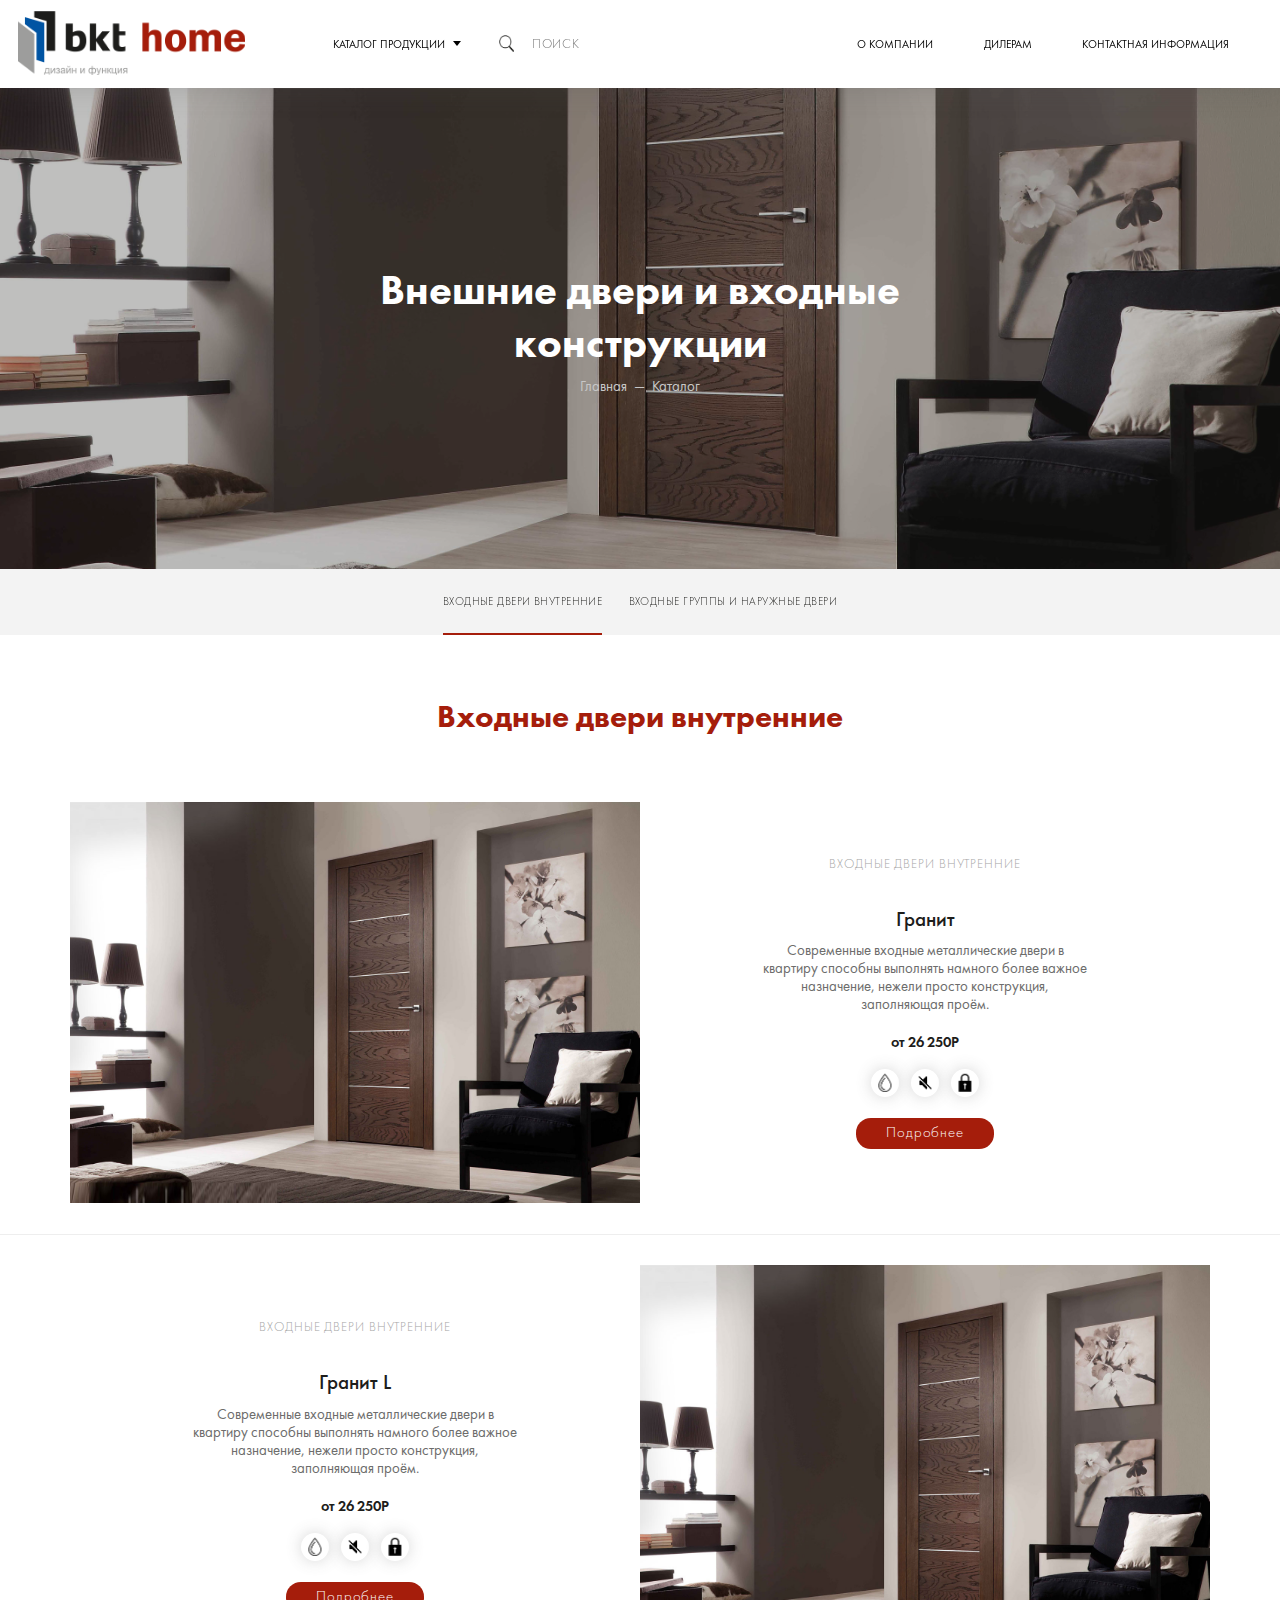
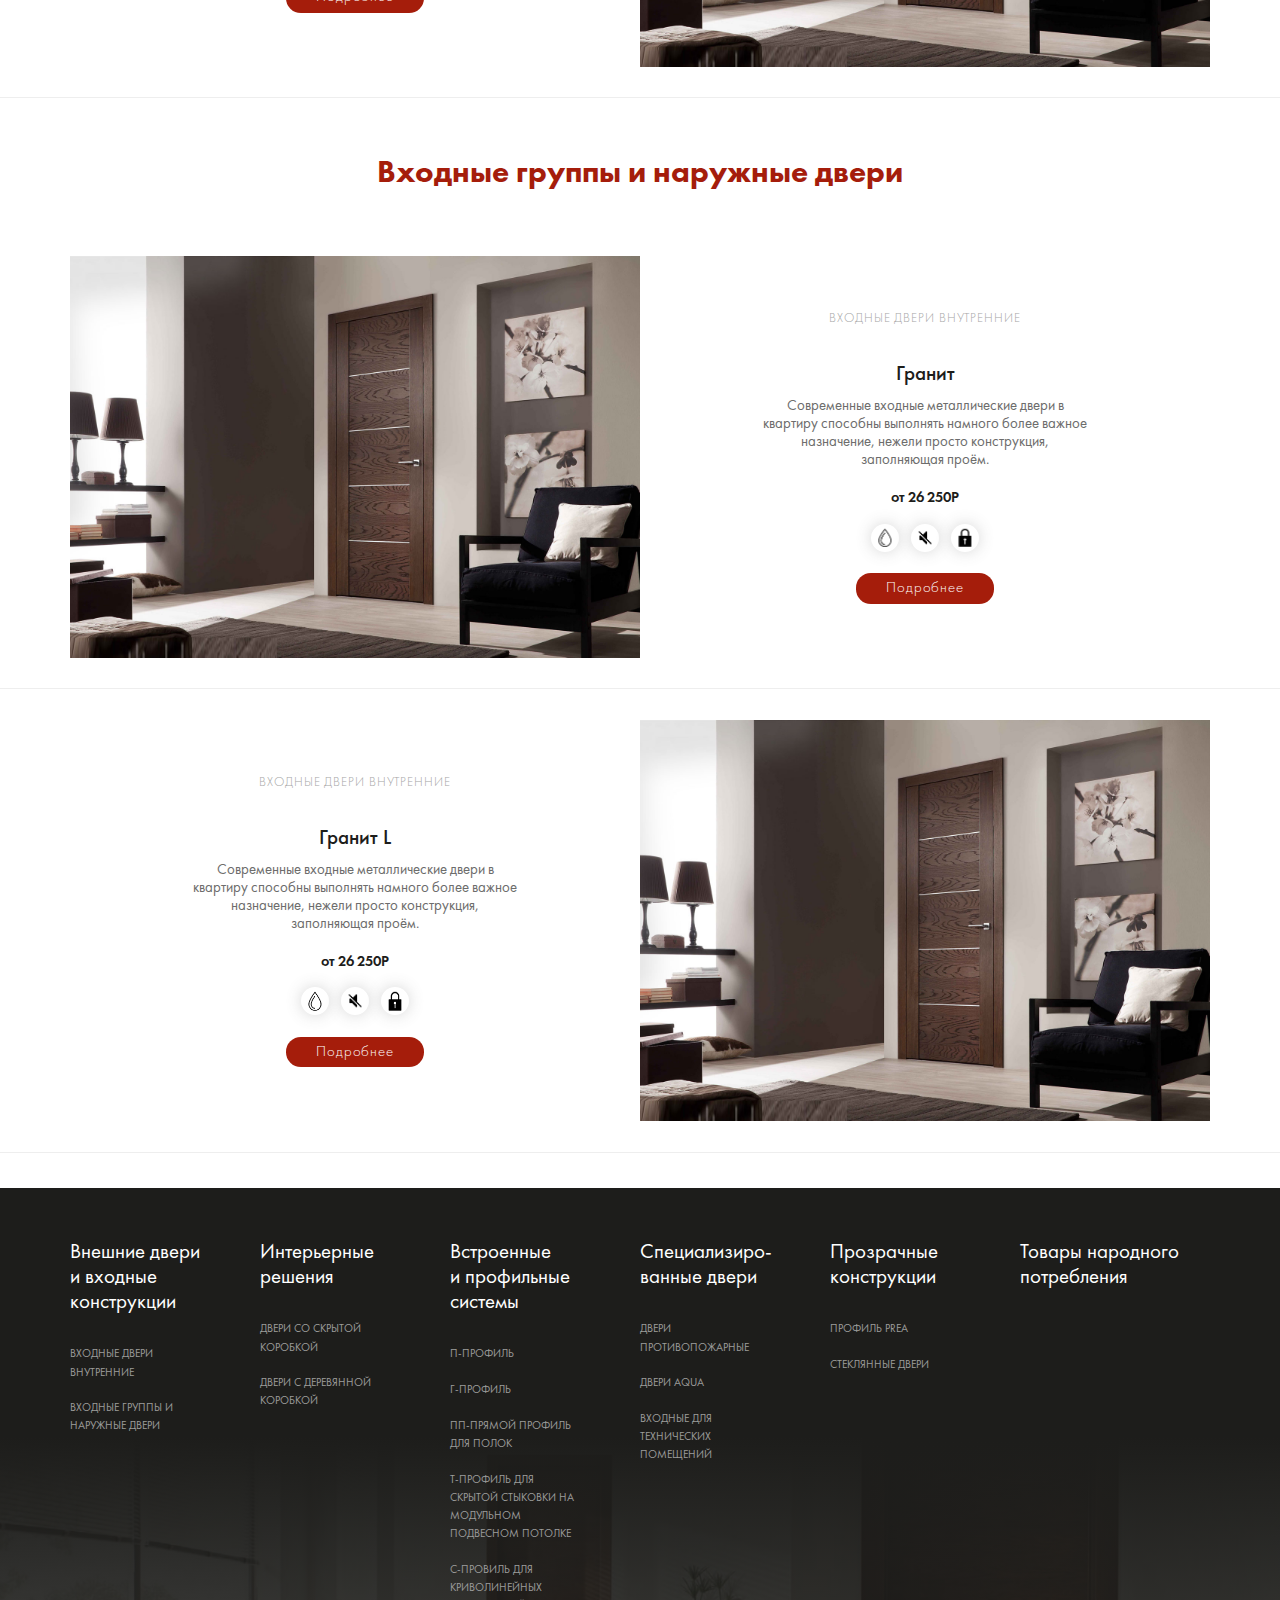
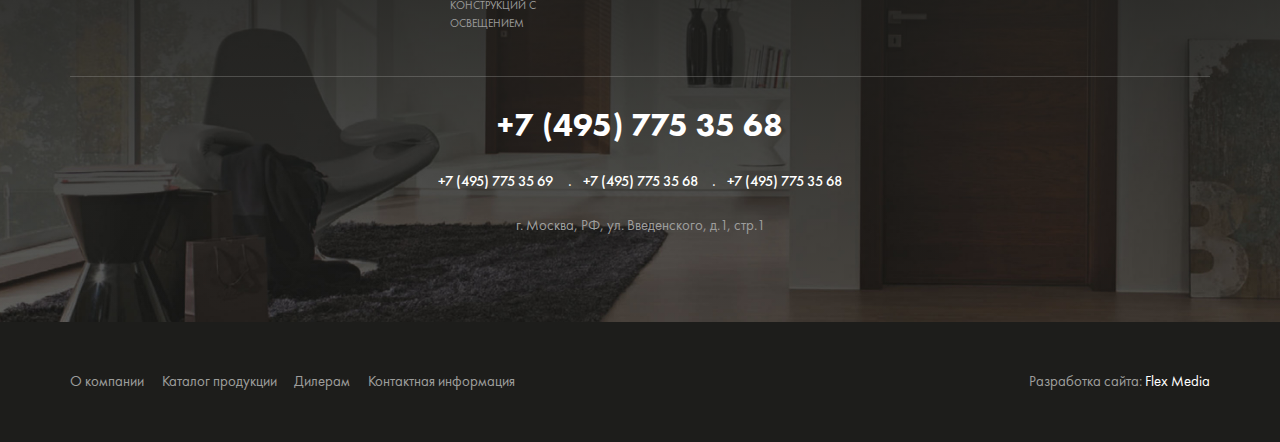
==== commit ca04aef6: "create header search, start product page" ====
--- a/bitrix/templates/main/1-0category.html
+++ b/bitrix/templates/main/1-0category.html
@@ -56,6 +56,18 @@
                 </li>
                 <li class="level-item"><a href="#">Товары народного потребления</a></li>
               </ul>
+            </div>
+          </div>
+          <div class="header-search">
+            <div class="form">
+              <form>
+                <div class="field">
+                  <button class="btn-search" type="submit"></button>
+                </div>
+                <div class="field">
+                  <input type="text" placeholder="Поиск">
+                </div>
+              </form>
             </div>
           </div>
         </div>
--- a/bitrix/templates/main/css/screen.css
+++ b/bitrix/templates/main/css/screen.css
@@ -1 +1 @@
-@charset "UTF-8";a,abbr,acronym,address,applet,article,aside,audio,b,big,blockquote,body,canvas,caption,center,cite,code,dd,del,details,dfn,div,dl,dt,em,embed,fieldset,figcaption,figure,footer,form,h1,h2,h3,h4,h5,h6,header,hgroup,html,i,iframe,img,ins,kbd,label,legend,li,mark,menu,nav,object,ol,output,p,pre,q,ruby,s,samp,section,small,span,strike,strong,sub,summary,sup,table,tbody,td,tfoot,th,thead,time,tr,tt,u,ul,var,video{margin:0;padding:0;border:0;vertical-align:baseline}body,html{height:100%}a img,fieldset,img{border:none}input[type=email],input[type=tel],input[type=text],textarea{-webkit-appearance:none}textarea{overflow:auto}button,input{margin:0;padding:0;border:0}button,input[type=submit]{cursor:pointer}a,a:focus,button,div,h1,h2,h3,h4,h5,h6,input,select,span,textarea{outline:none}ol,ul{list-style-type:none}table{border-spacing:0;border-collapse:collapse;width:100%}html{-webkit-box-sizing:border-box;box-sizing:border-box}*,:after,:before{-webkit-box-sizing:inherit;box-sizing:inherit}a{text-decoration:none;color:#000;outline:none}@font-face{font-family:Book;src:url(../fonts/FuturaNewBook.eot);src:url(../fonts/FuturaNewBook.eot?#iefix) format("embedded-opentype"),url(../fonts/FuturaNewBook.woff) format("woff"),url(../fonts/FuturaNewBook.ttf) format("truetype");font-weight:400;font-style:normal}@font-face{font-family:Medium;src:url(../fonts/FuturaNewMedium.eot);src:url(../fonts/FuturaNewMedium.eot?#iefix) format("embedded-opentype"),url(../fonts/FuturaNewMedium.woff) format("woff"),url(../fonts/FuturaNewMedium.ttf) format("truetype");font-weight:400;font-style:normal}@font-face{font-family:Demi;src:url(../fonts/FuturaNewDemi.eot);src:url(../fonts/FuturaNewDemi.eot?#iefix) format("embedded-opentype"),url(../fonts/FuturaNewDemi.woff) format("woff"),url(../fonts/FuturaNewDemi.ttf) format("truetype");font-weight:400;font-style:normal}@font-face{font-family:Heavy;src:url(../fonts/FuturaNewHeavy.eot);src:url(../fonts/FuturaNewHeavy.eot?#iefix) format("embedded-opentype"),url(../fonts/FuturaNewHeavy.woff) format("woff"),url(../fonts/FuturaNewHeavy.ttf) format("truetype");font-weight:400;font-style:normal}@font-face{font-family:Light;src:url(../fonts/FuturaNewLight.eot);src:url(../fonts/FuturaNewLight.eot?#iefix) format("embedded-opentype"),url(../fonts/FuturaNewLight.woff) format("woff"),url(../fonts/FuturaNewLight.ttf) format("truetype");font-weight:400;font-style:normal}@font-face{font-family:Helvetica;src:url(../fonts/helveticaneuecyr-roman-webfont.eot);src:url(../fonts/helveticaneuecyr-roman-webfont.eot?#iefix) format("embedded-opentype"),url(../fonts/helveticaneuecyr-roman-webfont.woff) format("woff"),url(../fonts/helveticaneuecyr-roman-webfont.ttf) format("truetype");font-weight:400;font-style:normal}.slick-slider{-webkit-box-sizing:border-box;box-sizing:border-box;-moz-box-sizing:border-box;-webkit-touch-callout:none;-webkit-user-select:none;-moz-user-select:none;-ms-user-select:none;user-select:none;-ms-touch-action:pan-y;touch-action:pan-y;-webkit-tap-highlight-color:transparent}.slick-list,.slick-slider{position:relative;display:block}.slick-list{overflow:hidden;margin:0;padding:0}.slick-list:focus{outline:none}.slick-loading .slick-list{background:#fff}.slick-list.dragging{cursor:pointer;cursor:hand}.slick-slide,.slick-slide img,.slick-slider .slick-list,.slick-track{-webkit-transform:translateZ(0);transform:translateZ(0)}.slick-track{position:relative;left:0;top:0;display:block;zoom:1}.slick-track:after,.slick-track:before{content:"";display:table}.slick-track:after{clear:both}.slick-loading .slick-track{visibility:hidden}.slick-slide{float:left;height:100%;min-height:1px}.slick-slide img{display:block;max-width:100%}.slick-slide.slick-loading img{display:none}.slick-slide.dragging img{pointer-events:none}.slick-initialized .slick-slide{display:block}.slick-loading .slick-slide{visibility:hidden}.slick-vertical .slick-slide{display:block;height:auto;border:1px solid transparent}.slick-next,.slick-prev{position:absolute;top:50%;margin-top:-10px;font:0/0 a;text-shadow:none;color:transparent;height:20px;background:none;left:0;z-index:1}.slick-next:focus,.slick-prev:focus{outline:none}.slick-next.slick-disabled,.slick-prev.slick-disabled{opacity:.2}.slick-next:before,.slick-prev:before{height:30px;line-height:30px;content:"prev";display:inline-block;vertical-align:middle;font-size:15px;color:#fff;background:#000}.slick-next{right:0;left:auto}.slick-next:before{content:"next";display:inline-block}.slick-dots{text-align:center;position:absolute;margin:0;bottom:0;left:0;right:0}.slick-dots li{position:relative;display:inline-block;padding:0 3px}.slick-dots li.slick-active button{background:#000}.slick-dots button{display:block;width:10px;height:10px;background:#fff;-webkit-box-shadow:0 1px 5px rgba(0,0,0,.25);box-shadow:0 1px 5px rgba(0,0,0,.25);cursor:pointer;font:0/0 a;text-shadow:none;color:transparent;-webkit-border-radius:50%;border-radius:50%}.tooltipster-default{-webkit-border-radius:5px;border-radius:5px;border:2px solid #000;background:#4c4c4c;color:#fff}.tooltipster-default .tooltipster-content{font-family:Arial,sans-serif;font-size:14px;line-height:16px;padding:8px 10px;overflow:hidden}.tooltipster-icon{cursor:help;margin-left:4px}.tooltipster-base{padding:0;font-size:0;line-height:0;position:absolute;left:0;top:0;z-index:9999999;pointer-events:none;width:auto;overflow:visible}.tooltipster-base .tooltipster-content{overflow:hidden}.tooltipster-arrow{display:block;text-align:center;width:100%;height:100%;position:absolute;top:0;left:0;z-index:-1}.tooltipster-arrow-border,.tooltipster-arrow span{display:block;width:0;height:0;position:absolute}.tooltipster-arrow-top-left span,.tooltipster-arrow-top-right span,.tooltipster-arrow-top span{border-left:8px solid transparent!important;border-right:8px solid transparent!important;border-top:8px solid;bottom:-7px}.tooltipster-arrow-top-left .tooltipster-arrow-border,.tooltipster-arrow-top-right .tooltipster-arrow-border,.tooltipster-arrow-top .tooltipster-arrow-border{border-left:9px solid transparent!important;border-right:9px solid transparent!important;border-top:9px solid;bottom:-7px}.tooltipster-arrow-bottom-left span,.tooltipster-arrow-bottom-right span,.tooltipster-arrow-bottom span{border-left:8px solid transparent!important;border-right:8px solid transparent!important;border-bottom:8px solid;top:-7px}.tooltipster-arrow-bottom-left .tooltipster-arrow-border,.tooltipster-arrow-bottom-right .tooltipster-arrow-border,.tooltipster-arrow-bottom .tooltipster-arrow-border{border-left:9px solid transparent!important;border-right:9px solid transparent!important;border-bottom:9px solid;top:-7px}.tooltipster-arrow-bottom .tooltipster-arrow-border,.tooltipster-arrow-bottom span,.tooltipster-arrow-top .tooltipster-arrow-border,.tooltipster-arrow-top span{left:0;right:0;margin:0 auto}.tooltipster-arrow-bottom-left span,.tooltipster-arrow-top-left span{left:6px}.tooltipster-arrow-bottom-left .tooltipster-arrow-border,.tooltipster-arrow-top-left .tooltipster-arrow-border{left:5px}.tooltipster-arrow-bottom-right span,.tooltipster-arrow-top-right span{right:6px}.tooltipster-arrow-bottom-right .tooltipster-arrow-border,.tooltipster-arrow-top-right .tooltipster-arrow-border{right:5px}.tooltipster-arrow-left .tooltipster-arrow-border,.tooltipster-arrow-left span{border-top:8px solid transparent!important;border-bottom:8px solid transparent!important;border-left:8px solid;top:50%;margin-top:-7px;right:-7px}.tooltipster-arrow-left .tooltipster-arrow-border{border-top:9px solid transparent!important;border-bottom:9px solid transparent!important;border-left:9px solid;margin-top:-8px}.tooltipster-arrow-right .tooltipster-arrow-border,.tooltipster-arrow-right span{border-top:8px solid transparent!important;border-bottom:8px solid transparent!important;border-right:8px solid;top:50%;margin-top:-7px;left:-7px}.tooltipster-arrow-right .tooltipster-arrow-border{border-top:9px solid transparent!important;border-bottom:9px solid transparent!important;border-right:9px solid;margin-top:-8px}.tooltipster-fade{opacity:0;-webkit-transition-property:opacity;transition-property:opacity}.tooltipster-fade-show{opacity:1}.tooltipster-grow{-webkit-transform:scale(0);-ms-transform:scale(0);transform:scale(0);-webkit-transition-property:-webkit-transform;transition-property:-webkit-transform;transition-property:transform;transition-property:transform,-webkit-transform;-webkit-backface-visibility:hidden}.tooltipster-grow-show{-webkit-transform:scale(1);-ms-transform:scale(1);transform:scale(1);-webkit-transition-timing-function:cubic-bezier(.175,.885,.32,1);-webkit-transition-timing-function:cubic-bezier(.175,.885,.32,1.15);transition-timing-function:cubic-bezier(.175,.885,.32,1.15)}.tooltipster-swing{opacity:0;-webkit-transform:rotate(4deg);-ms-transform:rotate(4deg);transform:rotate(4deg);-webkit-transition-property:-webkit-transform,opacity;-webkit-transition-property:-webkit-transform;transition-property:-webkit-transform;transition-property:transform;transition-property:transform,-webkit-transform}.tooltipster-swing-show{opacity:1;-webkit-transform:rotate(0deg);-ms-transform:rotate(0deg);transform:rotate(0deg);-webkit-transition-timing-function:cubic-bezier(.23,.635,.495,1);-webkit-transition-timing-function:cubic-bezier(.23,.635,.495,2.4);transition-timing-function:cubic-bezier(.23,.635,.495,2.4)}.tooltipster-fall{top:0;-webkit-transition-property:top;transition-property:top;-webkit-transition-timing-function:cubic-bezier(.175,.885,.32,1);-webkit-transition-timing-function:cubic-bezier(.175,.885,.32,1.15);transition-timing-function:cubic-bezier(.175,.885,.32,1.15)}.tooltipster-fall.tooltipster-dying{-webkit-transition-property:all;transition-property:all;top:0!important;opacity:0}.tooltipster-slide{left:-40px;-webkit-transition-property:left;transition-property:left;-webkit-transition-timing-function:cubic-bezier(.175,.885,.32,1);-webkit-transition-timing-function:cubic-bezier(.175,.885,.32,1.15);transition-timing-function:cubic-bezier(.175,.885,.32,1.15)}.tooltipster-slide.tooltipster-dying{-webkit-transition-property:all;transition-property:all;left:0!important;opacity:0}.tooltipster-content-changing{opacity:.5;-webkit-transform:scale(1.1);-ms-transform:scale(1.1);transform:scale(1.1)}html{height:100%;font-size:16px}html.modal-open{overflow:hidden}body{font-family:Book;background-color:#fff}.out{overflow:hidden}.header{background-color:#fff;padding:13px 20px;padding:.8125rem 1.25rem;height:100px;height:6.25rem;position:fixed;-webkit-box-shadow:0 0 30px rgba(78,78,78,.23);box-shadow:0 0 30px rgba(78,78,78,.23);z-index:5;left:0;right:0;top:0;-webkit-transform:translateZ(0);transform:translateZ(0);will-change:transform;-webkit-transition:-webkit-transform .2s;transition:-webkit-transform .2s;transition:transform .2s;transition:transform .2s,-webkit-transform .2s}.header.is-hidden{-webkit-transform:translateY(-100%);-ms-transform:translateY(-100%);transform:translateY(-100%);-webkit-box-shadow:none;box-shadow:none}.header .logo{width:260px;width:16.25rem;height:73px;height:4.5625rem;background-image:url(../img/icons/logo.png);background-size:cover;display:block;float:left}.header .navigation{float:right}.header .navigation .navigation-item{font-family:Book;text-transform:uppercase;font-size:13px;font-size:.8125rem;color:#000;-webkit-transition:color .3s ease;transition:color .3s ease;display:inline-block;vertical-align:middle;padding:29px;padding:1.8125rem}.header .navigation .navigation-item:hover{color:#a51d0b}.header .overlay{text-align:center}.header .nav{display:inline-block;position:relative}.header .nav .nav-trigger{display:block;padding:29px 0;padding:1.8125rem 0;font-size:0;cursor:pointer}.header .nav .nav-trigger span{font-family:Book;font-size:13px;font-size:.8125rem;color:#000;text-transform:uppercase;display:inline-block;vertical-align:middle;margin-right:8px}.header .nav .nav-trigger i{display:inline-block;vertical-align:middle;width:8px;height:5px;width:0;height:0;border-style:solid;border-width:5px 4px 0;border-color:#000 transparent transparent}.header .nav .nav-drop{position:absolute;width:296px;width:18.5rem;left:-46px;left:-2.875rem;top:100%;padding-top:15px;padding-top:.9375rem;text-align:left;display:none}.header .nav .nav-drop .level{padding:15px 0;padding:.9375rem 0}.header .nav .nav-drop .level.level-1{border-top:2px solid #a51d0b;background-color:#fff}.header .nav .nav-drop .level.level-1,.header .nav .nav-drop .level.level-2{-webkit-box-shadow:0 32px 40px 0 rgba(0,0,0,.25);box-shadow:0 32px 40px 0 rgba(0,0,0,.25)}.header .nav .nav-drop .level.level-2{position:absolute;left:100%;top:15px;top:.9375rem;background-color:#a51d0b;width:296px;width:18.5rem;bottom:0;padding:25px 0;padding:1.5625rem 0;overflow:hidden;display:none}.header .nav .nav-drop .level.level-2:after{content:'';position:absolute;z-index:0;-webkit-box-shadow:inset 0 0 40px 0 rgba(0,0,0,.25);box-shadow:inset 0 0 40px 0 rgba(0,0,0,.25);top:-40px;top:-2.5rem;right:-40px;right:-2.5rem;bottom:-40px;bottom:-2.5rem;left:0}.header .nav .nav-drop .level.level-2 .level-item{position:relative;z-index:1}.header .nav .nav-drop .level.level-2 .level-item a{color:#f2b8b8;padding:9px 46px;padding:.5625rem 2.875rem}.header .nav .nav-drop .level.level-2 .level-item a:hover{background-color:transparent}.header .nav .nav-drop .level .level-item a{font-family:Book;font-size:17px;font-size:1.0625rem;color:#000;padding:15px 46px;padding:.9375rem 2.875rem;display:block;-webkit-transition:color .3s ease,background-color .3s ease;transition:color .3s ease,background-color .3s ease;position:relative}.header .nav .nav-drop .level .level-item a:hover{background-color:#a51d0b;color:#fff}.header .nav .nav-drop .level .level-item:hover>a{background-color:#a51d0b;z-index:5;color:#fff}.header .nav .nav-drop .level .level-item:hover [class*=level-]{display:block}.l-center{max-width:1310px;padding:0 15px;margin:0 auto;*zoom:1}.l-center:after{content:" ";display:table;clear:both}.footer .footer-top{padding:58px 0 20px;padding:3.625rem 0 1.25rem;position:relative}.footer .footer-top .footer__scale{position:absolute;top:0;bottom:0;right:0;left:0;overflow:hidden;z-index:-1}.footer .footer-top .footer__scale div{position:absolute;width:100%;top:0;left:0;height:100%;-webkit-transform:scale(1);-ms-transform:scale(1);transform:scale(1);-webkit-transition:-webkit-transform 5s ease;transition:-webkit-transform 5s ease;transition:transform 5s ease;transition:transform 5s ease,-webkit-transform 5s ease;background-size:cover;background-position:50% 80%}.footer .contancts{width:100%;text-align:center;border-top:1px solid hsla(60,1%,61%,.35);padding:30px 0;padding:1.875rem 0}.footer .contancts .main__phone{margin-bottom:30px;margin-bottom:1.875rem}.footer .contancts .main__phone span{font-family:Heavy;font-size:38px;font-size:2.375rem;color:#fff}.footer .contancts .phone__list{margin-bottom:30px;margin-bottom:1.875rem}.footer .contancts .phone__list li{font-family:Medium;font-size:17px;font-size:1.0625rem;display:inline-block;color:#fff;position:relative}.footer .contancts .phone__list li:not(:last-of-type){margin-right:30px;margin-right:1.875rem}.footer .contancts .phone__list li:not(:last-of-type):after{content:'.';position:absolute;right:-21px;right:-1.3125rem;bottom:0}.footer .contancts .address{font-size:17px;font-size:1.0625rem;color:#9d9d9c}.footer .footer-bottom{*zoom:1;background-color:#1d1d1b;padding:58px 0 59px;padding:3.625rem 0 3.6875rem}.footer .footer-bottom:after{content:" ";display:table;clear:both}.footer__nav{float:left;font-size:0}.footer__nav .footer__nav-item{display:inline-block;vertical-align:top;color:#9d9d9c;-webkit-transition:color .3s ease;transition:color .3s ease;font-size:17px;font-size:1.0625rem}.footer__nav .footer__nav-item:not(:last-of-type){margin-right:20px;margin-right:1.25rem}.footer__nav .footer__nav-item:hover{color:#fff}.developers{float:right}.developers a{color:#9d9d9c;font-size:17px;font-size:1.0625rem}.developers a span{color:#fff;-webkit-transition:color .3s ease;transition:color .3s ease}.developers:hover span{color:#a51d0b}.map__catalog{font-size:0;margin-bottom:40px;margin-bottom:2.5rem}.map__catalog .map__catalog-item{display:inline-block;vertical-align:top;width:16.66%}.map__catalog .map__catalog-item>li{padding-right:15%}.map__catalog .map__catalog-item>li>a{font-size:24px;font-size:1.5rem;color:#fff;-webkit-transition:color .3s ease;transition:color .3s ease;margin-bottom:25px;margin-bottom:1.5625rem;display:inline-block}.map__catalog .map__catalog-item>li>a:hover{color:#a51d0b}.map__catalog .map__catalog-item ul>li{padding-right:20%}.map__catalog .map__catalog-item ul>li a{font-size:13px;font-size:.8125rem;color:#fff;-webkit-transition:color .3s ease;transition:color .3s ease;text-transform:uppercase;padding:10px 0;padding:.625rem 0;display:inline-block;line-height:1.6}.map__catalog .map__catalog-item ul>li a:hover{color:#a51d0b}.intro{position:relative;overflow:hidden}.intro .intro__cover{background-size:cover;background-repeat:no-repeat;background-position:50%}.intro .intro__cover,.intro .intro__cover:after{position:absolute;top:0;left:0;width:100%;height:100%}.intro .intro__cover:after{content:'';background-color:rgba(44,44,41,.3)}.intro .intro__wrap{*zoom:1;height:100%}.intro .intro__wrap:after{content:" ";display:table;clear:both}.intro .intro__wrap .intro__content{position:absolute;z-index:2;zoom:1;top:0;left:0;width:100%;height:100%;text-align:center}.intro .intro__wrap .intro__content .intro__content-wrap{position:absolute;top:30%;left:0;width:100%;-webkit-transform:translateY(-50%);-ms-transform:translateY(-50%);transform:translateY(-50%);-webkit-backface-visibility:hidden;backface-visibility:hidden}.intro .intro__wrap .intro__content .intro__content-wrap .intro__content-lead{max-width:1000px;display:inline-block}.intro .intro__wrap .intro__content .intro__content-wrap .intro__content-lead span{font-family:Heavy;font-size:48px;font-size:3rem;color:#fff}.intro .intro__wrap .intro__content .intro__content-wrap .intro__content-lead span .red{color:#b33727}.intro .intro__wrap .intro__content .intro__content-wrap .intro__content-lead span .grey{color:#b7b7b7}.intro .intro__wrap .intro__overlay{opacity:0;visibility:hidden;left:100%;height:100%;width:100%;top:0}.intro .intro__wrap .intro__overlay,.intro .intro__wrap .intro__overlay.visible{-webkit-transition:background-color .3s linear,opacity .3s linear,visibility .3s linear;transition:background-color .3s linear,opacity .3s linear,visibility .3s linear}.intro .intro__wrap .intro__overlay.visible{opacity:.3;visibility:visible;left:0}.intro .intro__wrap .intro__hover .intro-hover-item{position:absolute;z-index:1;top:0;left:100%;width:20%;height:100%;overflow:hidden;background-repeat:no-repeat;background-position:50%;opacity:0;visibility:hidden}.intro .intro__wrap .intro__hover .intro-hover-item,.intro .intro__wrap .intro__hover .intro-hover-item.hover{-webkit-transition:opacity .3s linear,z-index .1s linear,visibility .1s linear;transition:opacity .3s linear,z-index .1s linear,visibility .1s linear}.intro .intro__wrap .intro__hover .intro-hover-item.hover{z-index:3;visibility:visible;opacity:1}.intro .intro__wrap .intro__hover .intro-hover-item.hover:nth-of-type(1){left:0}.intro .intro__wrap .intro__hover .intro-hover-item.hover:nth-of-type(2){left:20%}.intro .intro__wrap .intro__hover .intro-hover-item.hover:nth-of-type(3){left:40%}.intro .intro__wrap .intro__hover .intro-hover-item.hover:nth-of-type(4){left:60%}.intro .intro__wrap .intro__hover .intro-hover-item.hover:nth-of-type(5){left:80%}.intro .intro__wrap .intro__hover .intro-hover-item .intro-hover-item__cover{position:absolute;top:0;left:0;width:100%;height:100%;opacity:.46}.intro .intro__wrap .intro__hover .intro-hover-item .intro-hover-item__content{position:absolute;left:0;z-index:2;color:#fff;width:100%;text-align:center;-webkit-transition:-webkit-transform .3s linear .1s;transition:-webkit-transform .3s linear .1s;transition:transform .3s linear .1s;transition:transform .3s linear .1s,-webkit-transform .3s linear .1s}.intro .intro__wrap .intro__hover .intro-hover-item .intro-hover-item__content .icon{width:100px;width:6.25rem;height:100px;height:6.25rem;display:inline-block;background-color:#9d9d9c;-webkit-border-radius:100%;border-radius:100%;margin-bottom:10px;margin-bottom:.625rem}.intro .intro__wrap .intro__hover .intro-hover-item .intro-hover-item__content .text{opacity:0;-webkit-transition:opacity .3s linear .1s;transition:opacity .3s linear .1s}.intro .intro__wrap .intro__hover .intro-hover-item .intro-hover-item__content .title{font-family:Medium;font-size:24px;font-size:1.5rem;margin-bottom:10px;margin-bottom:.625rem}.intro .intro__wrap .intro__hover .intro-hover-item .intro-hover-item__content .descr{font-size:17px;font-size:1.0625rem;padding:0 5%;margin-bottom:25px;margin-bottom:1.5625rem}.intro .intro__wrap .intro__hover .intro-hover-item.hover .intro-hover-item__content{-webkit-transform:translateY(-40%);-ms-transform:translateY(-40%);transform:translateY(-40%);-webkit-transition:-webkit-transform .3s linear .1s;transition:-webkit-transform .3s linear .1s;transition:transform .3s linear .1s;transition:transform .3s linear .1s,-webkit-transform .3s linear .1s}.intro .intro__wrap .intro__hover .intro-hover-item.hover .intro-hover-item__content .text{opacity:1;-webkit-transition:opacity .3s linear .1s;transition:opacity .3s linear .1s}.intro .intro__content-grid{position:absolute;top:50%;left:0;right:0;z-index:3}.intro .intro__content-grid .intro__content-grid-action{font-size:0;line-height:0;white-space:nowrap}.intro .intro__content-grid .intro__content-grid-action .intro__content-grid-item{display:inline-block;vertical-align:middle;height:100px;height:6.25rem;width:20%;position:relative;-webkit-transition:-webkit-transform .3s linear .1s;transition:-webkit-transform .3s linear .1s;transition:transform .3s linear .1s;transition:transform .3s linear .1s,-webkit-transform .3s linear .1s}.intro .intro__content-grid .intro__content-grid-action .intro__content-grid-item span{position:absolute;top:50%;left:50%;-webkit-transform:translate(-50%,-50%);-ms-transform:translate(-50%,-50%);transform:translate(-50%,-50%);width:100px;width:6.25rem;height:100px;height:6.25rem;-webkit-border-radius:100%;border-radius:100%;background-color:#9d9d9c;cursor:pointer}.intro .intro__content-grid .intro__content-grid-action .intro__content-grid-item.active{-webkit-transform:translateY(-100%);-ms-transform:translateY(-100%);transform:translateY(-100%)}.intro .intro__scroll{position:absolute;bottom:30px;bottom:1.875rem;left:50%;-webkit-transform:translate(-50%);-ms-transform:translate(-50%);transform:translate(-50%);cursor:pointer;z-index:2}.intro .intro__scroll .intro-icon{display:block;text-align:center;margin-bottom:10px;margin-bottom:.625rem}.intro .intro__scroll .intro-icon span{background-image:url(../img/icons/icon-9.png);width:17px;width:1.0625rem;height:26px;height:1.625rem;background-size:cover;display:inline-block}.intro .intro__scroll .intro-text span{font-size:17px;font-size:1.0625rem;color:#fff;letter-spacing:1px;letter-spacing:.0625rem}.btn{height:35px;height:2.1875rem;-webkit-border-radius:17px;border-radius:17px;-webkit-border-radius:1.0625rem;border-radius:1.0625rem;line-height:35px;line-height:2.1875rem;display:inline-block;background-color:#fff}.btn span{font-size:17px;font-size:1.0625rem;color:#000;display:block;padding:0 35px;padding:0 2.1875rem;font-family:Light;letter-spacing:1px;letter-spacing:.05625rem;height:38px;height:2.375rem;-webkit-border-radius:19px;border-radius:19px;-webkit-border-radius:1.1875rem;border-radius:1.1875rem}.btn.btn-red{background-color:#a51d0b}.btn.btn-red span{color:#fff}.row{padding:50px 0 0;padding:3.125rem 0 0}.row .title{font-family:Heavy;font-size:36px;font-size:2.25rem;color:#a51d0b;text-align:center;margin:20px 0 40px;margin:1.25rem 0 2.5rem}.category-product{font-size:0;margin-bottom:50px;margin-bottom:3.125rem}.category-product .category-product__item{display:inline-block;vertical-align:top;width:20%;padding:5px 5px 20px;padding:.3125rem .3125rem 1.25rem;-webkit-transition:background-color .3s ease;transition:background-color .3s ease;position:relative}.category-product .category-product__item:hover{background-color:#fff;z-index:2}.category-product .category-product__item:hover .category-product__cover{top:-10px;top:-.625rem;bottom:-5px;bottom:-.3125rem;left:-5px;left:-.3125rem;right:-5px;right:-.3125rem;-webkit-box-shadow:0 0 95px rgba(78,78,78,.38);box-shadow:0 0 95px rgba(78,78,78,.38)}.category-product .category-product__item .category-product__cover{position:absolute;top:0;bottom:0;left:0;right:0;z-index:-1;-webkit-transition:all .15s ease;transition:all .15s ease}.category-product .category-product__item .image__cover{margin-bottom:15px;margin-bottom:.9375rem;text-align:center;height:246px;height:15.375rem;overflow:hidden;position:relative}.category-product .category-product__item .image__cover img{max-height:100%;top:50%;left:50%;-webkit-transform:translate(-50%,-50%);-ms-transform:translate(-50%,-50%);transform:translate(-50%,-50%);position:absolute}.category-product .category-product__item .category-product__title{text-align:center;font-size:13px;padding:0 25px;padding:0 1.5625rem;text-transform:uppercase;letter-spacing:1px;letter-spacing:.03125rem;line-height:1.5}.cooperation{font-size:0;margin-bottom:90px;margin-bottom:5.625rem}.cooperation .cooperation__item{display:inline-block;vertical-align:top;width:33.33%}.cooperation .cooperation__item .image__cover{float:left;width:80px;width:5rem;padding-right:30px;padding-right:1.875rem}.cooperation .cooperation__item .image__cover img{max-width:100%;max-height:50px;max-height:3.125rem}.cooperation .cooperation__item .overlay{overflow:hidden;max-width:75%;text-align:left}.cooperation .cooperation__item .cooperation__title{font-family:Medium;font-size:24px;font-size:1.5rem;color:#000}.cooperation .cooperation__item .cooperation__text{font-size:17px;font-size:1.0625rem;color:#9d9d9c;line-height:1.4}.products-popular .products-popular__gallery{position:relative}.rotator-navi{text-align:center}.rotator-navi .rotator-arrow{display:inline-block;vertical-align:middle;width:15px;width:.9375rem;height:28px;height:1.75rem;background-size:cover;cursor:pointer}.rotator-navi .rotator-arrow.rotator-arrow__left{background-image:url(../img/icons/icon-8.png)}.rotator-navi .rotator-arrow.rotator-arrow__right{background-image:url(../img/icons/icon-7.png)}.rotator-navi .rotator-arrow.disabled{opacity:.5;pointer-events:none}.rotator-navi .rotator-counter{font-size:13px;font-size:.8125rem;margin:0 15px;margin:0 .9375rem}.rotator-navi .rotator-counter,.rotator-navi .rotator-counter .rotator__counter-all,.rotator-navi .rotator-counter .rotator__counter-current,.rotator-navi .rotator-counter .rotator__counter-separator{display:inline-block;vertical-align:middle}.products-popular{margin-bottom:50px;margin-bottom:3.125rem;position:relative}.products-popular .products-popular__gallery{padding:20px 0 40px;padding:1.25rem 0 2.5rem;position:relative}.products-popular .products-popular__gallery .rotator-navi{position:absolute;top:-72px;top:-4.5rem;right:0}.products-item{width:25%;display:inline-block;vertical-align:top;padding:0 20px;padding:0 1.25rem;text-align:center}.products-item a{display:inline-block;max-width:215px}.products-item a:hover .products-descr .name-collection{color:#a51d0b}.products-item .image__cover{margin-bottom:25px;margin-bottom:1.5625rem;height:420px;height:26.25rem;overflow:hidden;position:relative}.products-item .image__cover img{max-height:100%;position:absolute;top:50%;left:50%;-webkit-transform:translate(-50%,-50%);-ms-transform:translate(-50%,-50%);transform:translate(-50%,-50%)}.products-item .badge{width:100%;text-align:center;top:-47px;top:-2.9375rem;margin-bottom:-36px;margin-bottom:-2.25rem}.products-item .products-descr{text-align:center}.products-item .products-descr .name-item{font-size:13px;font-size:.8125rem;text-transform:uppercase;font-family:Light;color:#9d9d9c;margin-bottom:5px;margin-bottom:.3125rem;letter-spacing:1px;letter-spacing:.0375rem}.products-item .products-descr .name-collection{font-size:17px;font-size:1.0625rem;color:#1d1d1b;margin-bottom:15px;margin-bottom:.9375rem;-webkit-transition:color .3s ease;transition:color .3s ease}.products-item .products-descr .price{font-family:Demi;font-size:17px;font-size:1.0625rem;color:#1d1d1b}.products-properties{font-size:0;margin:0 -5px 50px;margin:0 -.3125rem 3.125rem;padding-top:40px;padding-top:2.5rem}.products-properties .products-properties__item{padding:0 5px;padding:0 .3125rem;display:inline-block;vertical-align:top;width:33.33%;text-align:left}.products-properties .products-properties__item .image__cover{position:relative;overflow:hidden}.products-properties .products-properties__item .image__cover img{max-width:100%;display:block}.products-properties .products-properties__item .prop{position:absolute;top:28px;top:1.75rem;left:28px;left:1.75rem;right:58px;right:3.625rem}.products-properties .products-properties__item .prop .prop-item{display:inline-block;vertical-align:middle;height:30px;height:1.875rem;line-height:30px;line-height:1.875rem;font-family:Light;font-size:17px;font-size:1.0625rem;color:#1d1d1b;background-color:#fff;-webkit-border-radius:15px;border-radius:15px;-webkit-border-radius:.9375rem;border-radius:.9375rem;padding:0 10px;padding:0 .625rem;letter-spacing:1px;letter-spacing:.03125rem;margin-bottom:10px;margin-bottom:.625rem}.products-properties .products-properties__item .prop .prop-item:not(:last-of-type){margin-right:10px;margin-right:.625rem}.products-properties .products-properties__item .products-properties__descr{display:inline-block;width:100%;background-color:#9d9d9c;position:relative;*zoom:1;padding:25px 28px;padding:1.5625rem 1.75rem}.products-properties .products-properties__item .products-properties__descr:after{content:" ";display:table;clear:both}.products-properties .products-properties__item .products-properties__descr .products-properties__overlay{display:table;width:100%;height:100%}.products-properties .products-properties__item .products-properties__descr .products-properties__overlay .products-name{display:table-cell;vertical-align:middle;width:50%;font-size:13px;letter-spacing:1px;letter-spacing:.05625rem;text-transform:uppercase;color:#fff;line-height:1.5;font-family:Light}.products-properties .products-properties__item .products-properties__descr .products-properties__overlay .products-price{display:table-cell;vertical-align:middle;width:50%;font-family:Demi;font-size:17px;color:#fff;text-align:right}.badge{position:relative}.badge .badge-item{width:32px;width:2rem;height:32px;height:2rem;-webkit-border-radius:100%;border-radius:100%;-webkit-box-shadow:0 0 16px rgba(78,78,78,.23);box-shadow:0 0 16px rgba(78,78,78,.23);display:inline-block;background-color:#fff;position:relative;margin:0 5px;margin:0 .3125rem}.badge .badge-item img{width:15px;width:.9375rem;position:absolute;top:50%;left:50%;-webkit-transform:translate(-50%,-50%);-ms-transform:translate(-50%,-50%);transform:translate(-50%,-50%)}.tooltip{display:none}.tooltipster-default{border:none;background-color:#fff;-webkit-box-shadow:0 0 35px rgba(78,78,78,.23);box-shadow:0 0 35px rgba(78,78,78,.23)}.tooltipster-default .tooltipster-content{font-family:Book;color:#1d1d1b;font-size:13px;font-size:.8125rem;line-height:1.4;padding:10px 15px;padding:.625rem .9375rem}.tooltipster-arrow-top .tooltipster-arrow-border{border-top-color:#fff}.secondary-nav{position:relative;z-index:1;clear:both;width:100%;background-color:#f3f3f3;-webkit-transform:translateZ(0);transform:translateZ(0);will-change:transform;-webkit-transition:-webkit-transform .2s;transition:-webkit-transform .2s;transition:transform .2s;transition:transform .2s,-webkit-transform .2s;height:75px;height:4.6875rem;text-align:center}.secondary-nav.fixed{position:fixed;top:100px;top:6.25rem}.secondary-nav.fixed:after{content:'';height:50px;background-color:#fff;position:absolute;top:-50px;left:0;right:0}.secondary-nav.fixed.slide-up{-webkit-transform:translateY(-100px);-ms-transform:translateY(-100px);transform:translateY(-100px)}.secondary-nav ul{font-size:0}.secondary-nav ul li{display:inline-block;vertical-align:middle;margin:0 15px;margin:0 .9375rem}.secondary-nav ul li a{font-family:Light;font-size:13px;font-size:.8125rem;color:#1d1d1b;text-transform:uppercase;letter-spacing:1px;letter-spacing:.03125rem;display:block;padding:30px 0;padding:1.875rem 0;position:relative}.secondary-nav ul li a.active:after{content:"";position:absolute;bottom:0;left:0;right:0;background-color:#a51d0b;height:2px}.container.secondary-nav-fixed{margin-top:75px;margin-top:4.6875rem}.head{height:550px;height:34.375rem;position:relative}.head .head-bg{background-size:cover;background-position:50%}.head .head-bg,.head .head-bg:after{position:absolute;top:0;left:0;right:0;bottom:0}.head .head-bg:after{content:"";background-color:rgba(44,44,41,.3)}.head .head-wrap{width:100%;max-width:590px;position:absolute;top:50%;left:50%;-webkit-transform:translate(-50%,-50%);-ms-transform:translate(-50%,-50%);transform:translate(-50%,-50%);text-align:center}.head .head-wrap .head-title{font-family:Heavy;font-size:48px;font-size:3rem;color:#fff;margin-bottom:10px;margin-bottom:.625rem}.breadcrumbs .breadcrumbs-item{position:relative;display:inline-block}.breadcrumbs .breadcrumbs-item:not(:last-of-type){margin-right:25px;margin-right:1.5625rem}.breadcrumbs .breadcrumbs-item:not(:last-of-type):after{content:"—";color:#c7c7c7;position:absolute;right:-20px;right:-1.25rem}.breadcrumbs .breadcrumbs-item a{color:#c7c7c7;font-size:17px;font-size:1.0625rem}hr{padding:0;margin:0;background-color:#eee;height:1px;border:none;outline:none;margin:0 -33.33%}.row{*zoom:1}.row:after{content:" ";display:table;clear:both}.products-preview .products-preview__item .preview__item-columns{padding:35px 0;padding:2.1875rem 0;display:-webkit-box;display:-webkit-flex;display:-ms-flexbox;display:flex;-webkit-align-content:center;-ms-flex-line-pack:center;align-content:center;-webkit-box-align:center;-webkit-align-items:center;-ms-flex-align:center;align-items:center;-webkit-flex-wrap:wrap;-ms-flex-wrap:wrap;flex-wrap:wrap}.products-preview .products-preview__item .preview__item-columns.columns-left .preview__item-columns-left{-webkit-box-ordinal-group:2;-webkit-order:1;-ms-flex-order:1;order:1}.products-preview .products-preview__item .preview__item-columns.columns-left .preview__item-columns-right,.products-preview .products-preview__item .preview__item-columns.columns-right .preview__item-columns-left{-webkit-box-ordinal-group:3;-webkit-order:2;-ms-flex-order:2;order:2}.products-preview .products-preview__item .preview__item-columns.columns-right .preview__item-columns-right{-webkit-box-ordinal-group:2;-webkit-order:1;-ms-flex-order:1;order:1}.products-preview .products-preview__item .preview__item-columns .preview__item-columns-left{width:50%}.products-preview .products-preview__item .preview__item-columns .preview__item-columns-left img{display:block;max-width:100%}.products-preview .products-preview__item .preview__item-columns .preview__item-columns-right{width:50%;padding:0 30px;padding:0 1.875rem;text-align:center}.products-preview .products-preview__item .preview__item-columns .preview__item-columns-right .category{font-family:Light;font-size:13px;text-transform:uppercase;color:#a5a5a5;letter-spacing:.9px;margin-bottom:40px;margin-bottom:2.5rem}.products-preview .products-preview__item .preview__item-columns .preview__item-columns-right .category-material{font-family:Medium;font-size:24px;font-size:1.5rem;color:#1d1d1b;margin-bottom:10px;margin-bottom:.625rem}.products-preview .products-preview__item .preview__item-columns .preview__item-columns-right .category-descr{font-size:17px;font-size:1.0625rem;color:#6d6d6c;max-width:380px;max-width:23.75rem;margin:0 auto 20px}.products-preview .products-preview__item .preview__item-columns .preview__item-columns-right .price{font-family:Demi;font-size:17px;font-size:1.0625rem;color:#1d1d1b;margin-bottom:20px;margin-bottom:1.25rem}.products-preview .products-preview__item .preview__item-columns .preview__item-columns-right .badge{margin-bottom:20px;margin-bottom:1.25rem}.columns{*zoom:1}.columns:after{content:" ";display:table;clear:both}.columns .columns__left{width:50%;float:left}.columns .columns__right{width:50%;float:right}.history{margin-bottom:90px;margin-bottom:5.625rem}.video-container{padding-right:70px;padding-right:4.375rem;max-width:100%}.video-container iframe{height:315px;height:19.6875rem}.chronology{margin-top:-5px;margin-top:-.3125rem;padding:0 10px;padding:0 .625rem}.chronology .chronology-item{padding-right:11.5%}.chronology .chronology-item:not(:last-of-type){margin-bottom:20px;margin-bottom:1.25rem}.chronology .chronology-years{font-family:Medium;font-size:38px;font-size:2.375rem;color:#1d1d1b;margin-bottom:10px;margin-bottom:.625rem}p{font-size:17px;font-size:1.0625rem;color:#6d6d6c}p:not(:last-of-type){margin-bottom:10px;margin-bottom:.625rem}.mission{padding:40px 0 90px;padding:2.5rem 0 5.625rem;margin-bottom:90px;margin-bottom:5.625rem}.mission:before{content:"";left:-50%;right:-50%;bottom:0;top:0;background-image:url(../img/mission.jpg);position:absolute;background-size:cover;z-index:-1}.mission .mission-conteiner{text-align:center;max-width:1060px;max-width:66.25rem;margin:0 auto}.mission .mission-conteiner p{font-size:24px;font-size:1.5rem;color:#000}.sc-section{position:relative;padding:0 0 40px;padding:0 0 2.5rem;*zoom:1}.sc-section:after{content:" ";display:table;clear:both}.sc-section.mission{padding:40px 0 90px;padding:2.5rem 0 5.625rem}.reviews{margin:0 0 90px;margin:0 0 5.625rem;font-size:0}.reviews .reviews-item{display:inline-block;width:50%;padding:70px 100px 75px 50px;padding:4.375rem 6.25rem 4.6875rem 3.125rem;position:relative}.reviews .reviews-item:before{content:"“";font-size:400px;font-size:25rem;color:#ececec;font-family:Helvetica;position:absolute;line-height:315px;line-height:19.6875rem;top:0;left:-25px;left:-1.5625rem;opacity:.64;z-index:-1}.reviews .reviews-item .reviews-text{font-family:Medium;font-size:24px;font-size:1.5rem;margin-bottom:15px;margin-bottom:.9375rem}.reviews .reviews-item .reviews-author{font-size:17px;font-size:1.0625rem;color:#6d6d6c}.contacts{padding:20px 0 60px;padding:1.25rem 0 3.75rem;font-size:0}.contacts .contacts-name{font-family:Medium;font-size:24px;font-size:1.5rem;color:#000;margin-bottom:30px;margin-bottom:1.875rem;text-align:left}.contacts .contacts-item{display:inline-block;vertical-align:top;width:25%;padding-right:3%}.contacts .contacts-item:last-of-type{padding-right:0}.contacts .contacts-item .contacts-head{font-family:Medium;font-size:24px;font-size:1.5rem;color:#000;margin-bottom:25px;margin-bottom:1.5625rem}.contacts .phones .phones-item{font-size:17px;font-size:1.0625rem;color:#6d6d6c;display:inline-block;width:100%}.contacts .phones .phones-item:not(:last-of-type){margin-bottom:8px;margin-bottom:.5rem}.address{margin-bottom:50px;margin-bottom:3.125rem}.address.columns .columns__right{width:50%;float:right}.address.columns .columns__left{width:50%;float:left}.address .contacts{text-align:center;max-width:290px;margin:0 auto}.address .contacts .contacts-items{width:100%;text-align:left;margin-bottom:25px;margin-bottom:1.5625rem}.address .contacts .location{position:relative;padding-left:45px;padding-left:2.8125rem}.address .contacts .location:before{content:"";width:16px;width:1rem;height:24px;height:1.5rem;background-image:url(../img/icons/balloon.png);background-size:cover;position:absolute;top:0;left:0}.address .contacts .phones{position:relative;padding-left:45px;padding-left:2.8125rem}.address .contacts .phones:before{content:"";width:20px;width:1.25rem;height:24px;height:1.5rem;background-image:url(../img/icons/phone.png);background-size:cover;position:absolute;top:0;left:0}.address .contacts .mails{position:relative;padding-left:45px;padding-left:2.8125rem}.address .contacts .mails:before{content:"";width:24px;width:1.5rem;height:18px;height:1.125rem;background-image:url(../img/icons/mail.png);background-size:cover;position:absolute;top:0;left:0}.address .contacts .mails .mail{color:#6d6d6c}.mail{font-size:17px;font-size:1.0625rem;color:#000}[data-modal]{cursor:pointer}.map{width:100%;height:443px;height:27.6875rem}.modal__wrap{position:fixed;top:0;left:0;bottom:0;right:0;background-color:rgba(29,29,27,.4);z-index:50;font-size:0;text-align:center;display:none;padding:20px;overflow:auto}.modal__wrap:before{content:"";width:0;height:100%}.modal__wrap .modal,.modal__wrap:before{display:inline-block;vertical-align:middle}.modal__wrap .modal{max-width:564px;max-width:35.25rem;background-color:#fff;width:100%;opacity:0;visibility:hidden;-webkit-transform:translateY(20%) scale(.1);-ms-transform:translateY(20%) scale(.1);transform:translateY(20%) scale(.1);-webkit-transition:opacity .3s ease,visibility .3s ease,-webkit-transform .3s ease;transition:opacity .3s ease,visibility .3s ease,-webkit-transform .3s ease;transition:transform .3s ease,opacity .3s ease,visibility .3s ease;transition:transform .3s ease,opacity .3s ease,visibility .3s ease,-webkit-transform .3s ease;position:relative}.modal__wrap .modal.modal-front{padding:60px 20px;padding:3.75rem 1.25rem}.modal__wrap .modal.modal-front.open{opacity:1;visibility:visible;-webkit-transform:none;-ms-transform:none;transform:none}.modal__wrap .modal.modal-back{padding:60px 20px;padding:3.75rem 1.25rem;position:absolute;left:50%;top:20%;margin-left:-282px;margin-left:-17.625rem}.modal__wrap .modal.modal-back .modal__title{margin-bottom:20px;margin-bottom:1.25rem}.modal__wrap .modal.modal-back .close{font-size:17px;font-size:1.0625rem;color:#a51d0b;border-bottom:1px solid;display:inline-block;cursor:pointer}.modal__wrap .modal.modal-back.open{opacity:1;visibility:visible;-webkit-transform:none;-ms-transform:none;transform:none}.modal__wrap .modal__title{font-family:Heavy;font-size:38px;font-size:2.375rem;color:#000;margin-bottom:40px;margin-bottom:2.5rem}.modal__wrap .modal__text{max-width:425px;max-width:26.5625rem;margin:0 auto 40px}.modal__wrap .form{max-width:314px;max-width:19.625rem;width:100%;margin:0 auto;text-align:left}.modal__wrap .btn-close{width:25px;width:1.5625rem;height:25px;height:1.5625rem;background-image:url(../img/icons/cross.png);background-size:cover;position:absolute;top:16px;top:1rem;right:16px;right:1rem;cursor:pointer}.field{margin-bottom:15px;margin-bottom:.9375rem}.field .field-head{margin-bottom:10px;margin-bottom:.625rem}.field .field-head span{font-family:Light;font-size:13px;text-transform:uppercase;color:#6d6d6c}.field .field-body input,.field .field-body textarea{border:1px solid #a5a5a5;height:32px;height:2rem;padding:0 17px;padding:0 1.0625rem;color:#1d1d1b;width:100%;font-family:Light;font-size:17px;font-size:1.0625rem;letter-spacing:1px;letter-spacing:.05625rem;background-color:#f7f7f7}.field .field-body input.error,.field .field-body textarea.error{border-color:#a51d0b;color:#a51d0b;background-color:#fdf2f1}.field .field-body textarea{resize:none;height:78px;height:4.875rem;padding:5px 17px;padding:.3125rem 1.0625rem}.field .btn{margin:0 auto;display:block}@media only screen and (min-device-width:320px) and (max-device-width:480px){*{-webkit-text-size-adjust:none}}@media only screen and (max-width:1280px){html{font-size:14px}.l-center{max-width:1170px}.cooperation .cooperation__item .image__cover{float:none;margin-bottom:15px;margin-bottom:.9375rem}}@media only screen and (max-width:1170px){.l-center{max-width:970px}.map__catalog .map__catalog-item>li>a{font-size:18px;font-size:1.125rem}.map__catalog .map__catalog-item ul>li a{font-size:12px;font-size:.75rem}}@media only screen and (max-width:1024px){.intro .intro__wrap .intro__content .intro__content-wrap{top:40%}.intro .intro__content-grid{display:none}}@media only screen and (max-width:992px){html{font-size:14px}.header .navigation,.header .overlay{display:none}.l-center{max-width:750px}.map__catalog .map__catalog-item{width:33.33%;margin-bottom:30px;margin-bottom:1.875rem}.map__catalog .map__catalog-item>li>a{font-size:24px;font-size:1.5rem}.map__catalog .map__catalog-item ul>li a{font-size:13px;font-size:.8125rem}.intro .intro__wrap .intro__content .intro__content-wrap .intro__content-lead{padding:0 30px;padding:0 1.875rem}.intro .intro__wrap .intro__content .intro__content-wrap .intro__content-lead span{font-size:35px;font-size:2.1875rem}.intro .intro__wrap .intro__hover,.intro .intro__wrap .intro__overlay{display:none}.category-product{text-align:center}.category-product .category-product__item{width:33.33%;margin-bottom:20px;margin-bottom:1.25rem}.cooperation .cooperation__item{width:50%;margin-bottom:40px;margin-bottom:2.5rem}.cooperation .cooperation__item .image__cover{float:left}.products-properties{text-align:center}.products-properties .products-properties__item{width:50%;margin-bottom:10px;margin-bottom:.625rem}.products-properties .products-properties__item .products-properties__descr .products-properties__overlay .products-name{display:inline-block;width:100%;padding-bottom:25px;padding-bottom:1.5625rem}.products-properties .products-properties__item .products-properties__descr .products-properties__overlay .products-price{display:inline-block;width:auto;position:absolute;right:28px;right:1.75rem;bottom:25px;bottom:1.5625rem}.secondary-nav{display:none}.container.secondary-nav-fixed{margin-top:0}.products-preview .products-preview__item .preview__item-columns.columns-right .preview__item-columns-left{-webkit-box-ordinal-group:2;-webkit-order:1;-ms-flex-order:1;order:1}.products-preview .products-preview__item .preview__item-columns.columns-right .preview__item-columns-right{-webkit-box-ordinal-group:3;-webkit-order:2;-ms-flex-order:2;order:2}.products-preview .products-preview__item .preview__item-columns .preview__item-columns-left{width:100%;margin-bottom:30px;margin-bottom:1.875rem}.products-preview .products-preview__item .preview__item-columns .preview__item-columns-right{width:100%}.columns .columns__left{width:100%;float:none;margin-bottom:40px;margin-bottom:2.5rem}.columns .columns__right{width:100%;float:none}.video-container{padding-right:0}.contacts{margin-bottom:-40px;margin-bottom:-2.5rem}.contacts .contacts-item{width:50%;margin-bottom:40px;margin-bottom:2.5rem}}@media only screen and (max-width:768px){.l-center{max-width:100%}.footer .footer-bottom{text-align:center}.footer__nav{float:none;margin-bottom:20px;margin-bottom:1.25rem}.developers{float:none;display:inline-block}.map__catalog .map__catalog-item{width:50%}.products-popular .products-popular__gallery{text-align:center}.products-popular .products-popular__gallery .rotator-navi{position:relative;top:auto;margin-top:40px;margin-top:2.5rem;display:inline-block}.mission .mission-conteiner p{font-size:17px;font-size:1.0625rem}.reviews .reviews-item{padding-right:20px;padding-right:1.25rem;padding-left:20px;padding-left:1.25rem}}@media only screen and (max-width:750px){html{font-size:13px}}@media only screen and (max-width:665px){.address.columns .columns__left,.address.columns .columns__right{width:100%;float:none}.address .contacts{margin-bottom:24px;margin-bottom:1.5rem;padding-bottom:0}}@media only screen and (max-width:568px){.category-product .category-product__item{width:50%}.cooperation .cooperation__item .image__cover{float:none;display:inline-block}.cooperation .cooperation__item .overlay{max-width:95%}.products-properties .products-properties__item{width:100%}.products-properties .products-properties__item:not(:last-of-type){margin-bottom:40px;margin-bottom:2.5rem}.products-properties .products-properties__item .products-properties__descr .products-properties__overlay .products-name{display:table-cell;padding-bottom:0;width:50%}.products-properties .products-properties__item .products-properties__descr .products-properties__overlay .products-price{display:table-cell;width:50%;position:relative;right:auto;bottom:auto}}@media only screen and (max-width:480px){html{font-size:15px}.header{height:65px;height:4.0625rem}.header .logo{width:150px;width:9.375rem;height:41px;height:2.5625rem}.footer .footer-top{background-color:#1d1d1b;padding-top:30px;padding-top:1.875rem}.footer .contancts{border-bottom:1px solid hsla(60,1%,61%,.35);padding-bottom:35px;padding-bottom:2.1875rem}.footer .contancts .main__phone span{font-size:30px;font-size:1.875rem}.footer .contancts .phone__list li{width:100%}.footer .contancts .phone__list li:not(:last-of-type){margin:0 0 15px;margin:0 0 .9375rem}.footer .contancts .phone__list li:not(:last-of-type):after{display:none}.footer .footer-bottom{padding:0 0 30px;padding:0 0 1.875rem}.footer__nav .footer__nav-item{width:100%}.footer__nav .footer__nav-item:not(:last-of-type){margin:0 0 10px;margin:0 0 .625rem}.map__catalog .map__catalog-item{width:100%}.map__catalog .map__catalog-item ul>li a{color:#9d9d9c}.intro .intro__wrap .intro__content .intro__content-wrap .intro__content-lead span{font-size:28px;font-size:1.75rem}.cooperation .cooperation__item{width:100%;text-align:center}.cooperation .cooperation__item .overlay{text-align:center}.secondary-nav{height:50px;height:3.125rem}.secondary-nav.fixed{top:65px;top:4.0625rem}.secondary-nav.fixed.slide-up{-webkit-transform:translateY(-61px);-ms-transform:translateY(-61px);transform:translateY(-61px)}.head{height:500px;height:31.25rem}.head .head-wrap .head-title{font-size:28px;font-size:1.75rem}.reviews .reviews-item:before{font-size:300px;font-size:18.75rem;left:-20px;left:-1.25rem;top:-15px;top:-.9375rem}.reviews .reviews-item .reviews-text{font-size:17px;font-size:1.0625rem}.contacts .contacts-item{width:100%}.modal__wrap .modal__title{font-size:27px;font-size:1.6875rem}}@media only screen and (max-width:375px){.category-product .category-product__item{width:100%}.products-properties .products-properties__item .products-properties__descr .products-properties__overlay .products-name{font-size:11px}.products-properties .products-properties__item .products-properties__descr .products-properties__overlay .products-price{font-size:14px}}+@charset "UTF-8";a,abbr,acronym,address,applet,article,aside,audio,b,big,blockquote,body,canvas,caption,center,cite,code,dd,del,details,dfn,div,dl,dt,em,embed,fieldset,figcaption,figure,footer,form,h1,h2,h3,h4,h5,h6,header,hgroup,html,i,iframe,img,ins,kbd,label,legend,li,mark,menu,nav,object,ol,output,p,pre,q,ruby,s,samp,section,small,span,strike,strong,sub,summary,sup,table,tbody,td,tfoot,th,thead,time,tr,tt,u,ul,var,video{margin:0;padding:0;border:0;vertical-align:baseline}body,html{height:100%}a img,fieldset,img{border:none}input[type=email],input[type=tel],input[type=text],textarea{-webkit-appearance:none}textarea{overflow:auto}button,input{margin:0;padding:0;border:0}button,input[type=submit]{cursor:pointer}a,a:focus,button,div,h1,h2,h3,h4,h5,h6,input,select,span,textarea{outline:none}ol,ul{list-style-type:none}table{border-spacing:0;border-collapse:collapse;width:100%}html{-webkit-box-sizing:border-box;box-sizing:border-box}*,:after,:before{-webkit-box-sizing:inherit;box-sizing:inherit}a{text-decoration:none;color:#000;outline:none}@font-face{font-family:Book;src:url(../fonts/FuturaNewBook.eot);src:url(../fonts/FuturaNewBook.eot?#iefix) format("embedded-opentype"),url(../fonts/FuturaNewBook.woff) format("woff"),url(../fonts/FuturaNewBook.ttf) format("truetype");font-weight:400;font-style:normal}@font-face{font-family:Medium;src:url(../fonts/FuturaNewMedium.eot);src:url(../fonts/FuturaNewMedium.eot?#iefix) format("embedded-opentype"),url(../fonts/FuturaNewMedium.woff) format("woff"),url(../fonts/FuturaNewMedium.ttf) format("truetype");font-weight:400;font-style:normal}@font-face{font-family:Demi;src:url(../fonts/FuturaNewDemi.eot);src:url(../fonts/FuturaNewDemi.eot?#iefix) format("embedded-opentype"),url(../fonts/FuturaNewDemi.woff) format("woff"),url(../fonts/FuturaNewDemi.ttf) format("truetype");font-weight:400;font-style:normal}@font-face{font-family:Heavy;src:url(../fonts/FuturaNewHeavy.eot);src:url(../fonts/FuturaNewHeavy.eot?#iefix) format("embedded-opentype"),url(../fonts/FuturaNewHeavy.woff) format("woff"),url(../fonts/FuturaNewHeavy.ttf) format("truetype");font-weight:400;font-style:normal}@font-face{font-family:Light;src:url(../fonts/FuturaNewLight.eot);src:url(../fonts/FuturaNewLight.eot?#iefix) format("embedded-opentype"),url(../fonts/FuturaNewLight.woff) format("woff"),url(../fonts/FuturaNewLight.ttf) format("truetype");font-weight:400;font-style:normal}@font-face{font-family:Helvetica;src:url(../fonts/helveticaneuecyr-roman-webfont.eot);src:url(../fonts/helveticaneuecyr-roman-webfont.eot?#iefix) format("embedded-opentype"),url(../fonts/helveticaneuecyr-roman-webfont.woff) format("woff"),url(../fonts/helveticaneuecyr-roman-webfont.ttf) format("truetype");font-weight:400;font-style:normal}.slick-slider{-webkit-box-sizing:border-box;box-sizing:border-box;-moz-box-sizing:border-box;-webkit-touch-callout:none;-webkit-user-select:none;-moz-user-select:none;-ms-user-select:none;user-select:none;-ms-touch-action:pan-y;touch-action:pan-y;-webkit-tap-highlight-color:transparent}.slick-list,.slick-slider{position:relative;display:block}.slick-list{overflow:hidden;margin:0;padding:0}.slick-list:focus{outline:none}.slick-loading .slick-list{background:#fff}.slick-list.dragging{cursor:pointer;cursor:hand}.slick-slide,.slick-slide img,.slick-slider .slick-list,.slick-track{-webkit-transform:translateZ(0);transform:translateZ(0)}.slick-track{position:relative;left:0;top:0;display:block;zoom:1}.slick-track:after,.slick-track:before{content:"";display:table}.slick-track:after{clear:both}.slick-loading .slick-track{visibility:hidden}.slick-slide{float:left;height:100%;min-height:1px}.slick-slide img{display:block;max-width:100%}.slick-slide.slick-loading img{display:none}.slick-slide.dragging img{pointer-events:none}.slick-initialized .slick-slide{display:block}.slick-loading .slick-slide{visibility:hidden}.slick-vertical .slick-slide{display:block;height:auto;border:1px solid transparent}.slick-next,.slick-prev{position:absolute;top:50%;margin-top:-10px;font:0/0 a;text-shadow:none;color:transparent;height:20px;background:none;left:0;z-index:1}.slick-next:focus,.slick-prev:focus{outline:none}.slick-next.slick-disabled,.slick-prev.slick-disabled{opacity:.2}.slick-next:before,.slick-prev:before{height:30px;line-height:30px;content:"prev";display:inline-block;vertical-align:middle;font-size:15px;color:#fff;background:#000}.slick-next{right:0;left:auto}.slick-next:before{content:"next";display:inline-block}.slick-dots{text-align:center;position:absolute;margin:0;bottom:0;left:0;right:0}.slick-dots li{position:relative;display:inline-block;padding:0 3px}.slick-dots li.slick-active button{background:#000}.slick-dots button{display:block;width:10px;height:10px;background:#fff;-webkit-box-shadow:0 1px 5px rgba(0,0,0,.25);box-shadow:0 1px 5px rgba(0,0,0,.25);cursor:pointer;font:0/0 a;text-shadow:none;color:transparent;-webkit-border-radius:50%;border-radius:50%}.tooltipster-default{-webkit-border-radius:5px;border-radius:5px;border:2px solid #000;background:#4c4c4c;color:#fff}.tooltipster-default .tooltipster-content{font-family:Arial,sans-serif;font-size:14px;line-height:16px;padding:8px 10px;overflow:hidden}.tooltipster-icon{cursor:help;margin-left:4px}.tooltipster-base{padding:0;font-size:0;line-height:0;position:absolute;left:0;top:0;z-index:9999999;pointer-events:none;width:auto;overflow:visible}.tooltipster-base .tooltipster-content{overflow:hidden}.tooltipster-arrow{display:block;text-align:center;width:100%;height:100%;position:absolute;top:0;left:0;z-index:-1}.tooltipster-arrow-border,.tooltipster-arrow span{display:block;width:0;height:0;position:absolute}.tooltipster-arrow-top-left span,.tooltipster-arrow-top-right span,.tooltipster-arrow-top span{border-left:8px solid transparent!important;border-right:8px solid transparent!important;border-top:8px solid;bottom:-7px}.tooltipster-arrow-top-left .tooltipster-arrow-border,.tooltipster-arrow-top-right .tooltipster-arrow-border,.tooltipster-arrow-top .tooltipster-arrow-border{border-left:9px solid transparent!important;border-right:9px solid transparent!important;border-top:9px solid;bottom:-7px}.tooltipster-arrow-bottom-left span,.tooltipster-arrow-bottom-right span,.tooltipster-arrow-bottom span{border-left:8px solid transparent!important;border-right:8px solid transparent!important;border-bottom:8px solid;top:-7px}.tooltipster-arrow-bottom-left .tooltipster-arrow-border,.tooltipster-arrow-bottom-right .tooltipster-arrow-border,.tooltipster-arrow-bottom .tooltipster-arrow-border{border-left:9px solid transparent!important;border-right:9px solid transparent!important;border-bottom:9px solid;top:-7px}.tooltipster-arrow-bottom .tooltipster-arrow-border,.tooltipster-arrow-bottom span,.tooltipster-arrow-top .tooltipster-arrow-border,.tooltipster-arrow-top span{left:0;right:0;margin:0 auto}.tooltipster-arrow-bottom-left span,.tooltipster-arrow-top-left span{left:6px}.tooltipster-arrow-bottom-left .tooltipster-arrow-border,.tooltipster-arrow-top-left .tooltipster-arrow-border{left:5px}.tooltipster-arrow-bottom-right span,.tooltipster-arrow-top-right span{right:6px}.tooltipster-arrow-bottom-right .tooltipster-arrow-border,.tooltipster-arrow-top-right .tooltipster-arrow-border{right:5px}.tooltipster-arrow-left .tooltipster-arrow-border,.tooltipster-arrow-left span{border-top:8px solid transparent!important;border-bottom:8px solid transparent!important;border-left:8px solid;top:50%;margin-top:-7px;right:-7px}.tooltipster-arrow-left .tooltipster-arrow-border{border-top:9px solid transparent!important;border-bottom:9px solid transparent!important;border-left:9px solid;margin-top:-8px}.tooltipster-arrow-right .tooltipster-arrow-border,.tooltipster-arrow-right span{border-top:8px solid transparent!important;border-bottom:8px solid transparent!important;border-right:8px solid;top:50%;margin-top:-7px;left:-7px}.tooltipster-arrow-right .tooltipster-arrow-border{border-top:9px solid transparent!important;border-bottom:9px solid transparent!important;border-right:9px solid;margin-top:-8px}.tooltipster-fade{opacity:0;-webkit-transition-property:opacity;transition-property:opacity}.tooltipster-fade-show{opacity:1}.tooltipster-grow{-webkit-transform:scale(0);-ms-transform:scale(0);transform:scale(0);-webkit-transition-property:-webkit-transform;transition-property:-webkit-transform;transition-property:transform;transition-property:transform,-webkit-transform;-webkit-backface-visibility:hidden}.tooltipster-grow-show{-webkit-transform:scale(1);-ms-transform:scale(1);transform:scale(1);-webkit-transition-timing-function:cubic-bezier(.175,.885,.32,1);-webkit-transition-timing-function:cubic-bezier(.175,.885,.32,1.15);transition-timing-function:cubic-bezier(.175,.885,.32,1.15)}.tooltipster-swing{opacity:0;-webkit-transform:rotate(4deg);-ms-transform:rotate(4deg);transform:rotate(4deg);-webkit-transition-property:-webkit-transform,opacity;-webkit-transition-property:-webkit-transform;transition-property:-webkit-transform;transition-property:transform;transition-property:transform,-webkit-transform}.tooltipster-swing-show{opacity:1;-webkit-transform:rotate(0deg);-ms-transform:rotate(0deg);transform:rotate(0deg);-webkit-transition-timing-function:cubic-bezier(.23,.635,.495,1);-webkit-transition-timing-function:cubic-bezier(.23,.635,.495,2.4);transition-timing-function:cubic-bezier(.23,.635,.495,2.4)}.tooltipster-fall{top:0;-webkit-transition-property:top;transition-property:top;-webkit-transition-timing-function:cubic-bezier(.175,.885,.32,1);-webkit-transition-timing-function:cubic-bezier(.175,.885,.32,1.15);transition-timing-function:cubic-bezier(.175,.885,.32,1.15)}.tooltipster-fall.tooltipster-dying{-webkit-transition-property:all;transition-property:all;top:0!important;opacity:0}.tooltipster-slide{left:-40px;-webkit-transition-property:left;transition-property:left;-webkit-transition-timing-function:cubic-bezier(.175,.885,.32,1);-webkit-transition-timing-function:cubic-bezier(.175,.885,.32,1.15);transition-timing-function:cubic-bezier(.175,.885,.32,1.15)}.tooltipster-slide.tooltipster-dying{-webkit-transition-property:all;transition-property:all;left:0!important;opacity:0}.tooltipster-content-changing{opacity:.5;-webkit-transform:scale(1.1);-ms-transform:scale(1.1);transform:scale(1.1)}html{height:100%;font-size:16px}html.modal-open{overflow:hidden}body{font-family:Book;background-color:#fff}.out{overflow:hidden}.header{background-color:#fff;padding:13px 20px;padding:.8125rem 1.25rem;height:100px;height:6.25rem;position:fixed;-webkit-box-shadow:0 0 30px rgba(78,78,78,.23);box-shadow:0 0 30px rgba(78,78,78,.23);z-index:5;left:0;right:0;top:0;-webkit-transform:translateZ(0);transform:translateZ(0);will-change:transform;-webkit-transition:-webkit-transform .2s;transition:-webkit-transform .2s;transition:transform .2s;transition:transform .2s,-webkit-transform .2s}.header.is-hidden{-webkit-transform:translateY(-100%);-ms-transform:translateY(-100%);transform:translateY(-100%);-webkit-box-shadow:none;box-shadow:none}.header .logo{width:260px;width:16.25rem;height:73px;height:4.5625rem;background-image:url(../img/icons/logo.png);background-size:cover;display:block;float:left}.header .navigation{float:right}.header .navigation .navigation-item{font-family:Book;text-transform:uppercase;font-size:13px;font-size:.8125rem;color:#000;-webkit-transition:color .3s ease;transition:color .3s ease;display:inline-block;vertical-align:middle;padding:29px;padding:1.8125rem}.header .navigation .navigation-item:hover{color:#a51d0b}.header .overlay{text-align:center}.header .nav{display:inline-block;position:relative;vertical-align:middle}.header .nav .nav-trigger{display:block;padding:29px 0;padding:1.8125rem 0;font-size:0;cursor:pointer}.header .nav .nav-trigger span{font-family:Book;font-size:13px;font-size:.8125rem;color:#000;text-transform:uppercase;display:inline-block;vertical-align:middle;margin-right:8px}.header .nav .nav-trigger i{display:inline-block;vertical-align:middle;width:8px;height:5px;width:0;height:0;border-style:solid;border-width:5px 4px 0;border-color:#000 transparent transparent}.header .nav .nav-drop{position:absolute;width:296px;width:18.5rem;left:-46px;left:-2.875rem;top:100%;padding-top:15px;padding-top:.9375rem;text-align:left;display:none}.header .nav .nav-drop .level{padding:15px 0;padding:.9375rem 0}.header .nav .nav-drop .level.level-1{border-top:2px solid #a51d0b;background-color:#fff}.header .nav .nav-drop .level.level-1,.header .nav .nav-drop .level.level-2{-webkit-box-shadow:0 32px 40px 0 rgba(0,0,0,.25);box-shadow:0 32px 40px 0 rgba(0,0,0,.25)}.header .nav .nav-drop .level.level-2{position:absolute;left:100%;top:15px;top:.9375rem;background-color:#a51d0b;width:296px;width:18.5rem;bottom:0;padding:25px 0;padding:1.5625rem 0;overflow:hidden;display:none}.header .nav .nav-drop .level.level-2:after{content:'';position:absolute;z-index:0;-webkit-box-shadow:inset 0 0 40px 0 rgba(0,0,0,.25);box-shadow:inset 0 0 40px 0 rgba(0,0,0,.25);top:-40px;top:-2.5rem;right:-40px;right:-2.5rem;bottom:-40px;bottom:-2.5rem;left:0}.header .nav .nav-drop .level.level-2 .level-item{position:relative;z-index:1}.header .nav .nav-drop .level.level-2 .level-item a{color:#f2b8b8;padding:9px 46px;padding:.5625rem 2.875rem}.header .nav .nav-drop .level.level-2 .level-item a:hover{background-color:transparent}.header .nav .nav-drop .level .level-item a{font-family:Book;font-size:17px;font-size:1.0625rem;color:#000;padding:15px 46px;padding:.9375rem 2.875rem;display:block;-webkit-transition:color .3s ease,background-color .3s ease;transition:color .3s ease,background-color .3s ease;position:relative}.header .nav .nav-drop .level .level-item a:hover{background-color:#a51d0b;color:#fff}.header .nav .nav-drop .level .level-item:hover>a{background-color:#a51d0b;z-index:5;color:#fff}.header .nav .nav-drop .level .level-item:hover [class*=level-]{display:block}.header .header-search{max-width:300px;max-width:18.75rem;width:100%;display:inline-block;vertical-align:middle;text-align:left;padding-left:40px;padding-left:2.5rem}.header .header-search .form .field{display:inline-block;vertical-align:middle;margin-bottom:0}.header .header-search .form .field:first-of-type{width:30px}.header .header-search .form .field:last-of-type{width:225px}.header .header-search .form .field input{max-width:260px;max-width:16.25rem;text-transform:uppercase;font-family:Light;font-size:13px;letter-spacing:.9px;border-bottom:1px solid transparent;width:30%;-webkit-transition:border-color .3s ease,width .3s ease;transition:border-color .3s ease,width .3s ease}.header .header-search .form .field input:focus{border-color:#a51d0b;width:100%}.header .header-search .form .field button{width:18px;width:1.125rem;height:19px;height:1.1875rem;background-image:url(../img/icons/icon-10.png);background-size:cover;background-color:transparent;background-repeat:no-repeat;margin-right:10px;margin-right:.625rem;position:relative;top:2px}.l-center{max-width:1310px;padding:0 15px;margin:0 auto;*zoom:1}.l-center:after{content:" ";display:table;clear:both}.footer.animating .footer-top .footer__scale div{-webkit-transform:scale(1.5);-ms-transform:scale(1.5);transform:scale(1.5);-webkit-transition:-webkit-transform 30s linear;transition:-webkit-transform 30s linear;transition:transform 30s linear;transition:transform 30s linear,-webkit-transform 30s linear}.footer .footer-top{padding:58px 0 20px;padding:3.625rem 0 1.25rem;position:relative}.footer .footer-top .footer__scale{position:absolute;top:0;bottom:0;right:0;left:0;overflow:hidden;z-index:-1}.footer .footer-top .footer__scale:after{content:"";position:absolute;top:0;left:0;right:0;bottom:0;background:-webkit-linear-gradient(top,#1d1d1b,#1d1d1b 34%,rgba(29,29,27,0));background:-webkit-gradient(linear,left top,left bottom,from(#1d1d1b),color-stop(34%,#1d1d1b),to(rgba(29,29,27,0)));background:linear-gradient(180deg,#1d1d1b 0,#1d1d1b 34%,rgba(29,29,27,0));filter:progid:DXImageTransform.Microsoft.gradient(startColorstr='#1d1d1b',endColorstr='#001d1d1b',GradientType=0)}.footer .footer-top .footer__scale div{position:absolute;width:100%;top:0;left:0;height:100%;-webkit-transform:scale(1);-ms-transform:scale(1);transform:scale(1);background-size:cover;background-position:50% 80%}.footer .contancts{width:100%;text-align:center;border-top:1px solid hsla(60,1%,61%,.35);padding:30px 0;padding:1.875rem 0}.footer .contancts .main__phone{margin-bottom:30px;margin-bottom:1.875rem}.footer .contancts .main__phone span{font-family:Heavy;font-size:38px;font-size:2.375rem;color:#fff}.footer .contancts .phone__list{margin-bottom:30px;margin-bottom:1.875rem}.footer .contancts .phone__list li{font-family:Medium;font-size:17px;font-size:1.0625rem;display:inline-block;color:#fff;position:relative}.footer .contancts .phone__list li:not(:last-of-type){margin-right:30px;margin-right:1.875rem}.footer .contancts .phone__list li:not(:last-of-type):after{content:'.';position:absolute;right:-21px;right:-1.3125rem;bottom:0}.footer .contancts .address{font-size:17px;font-size:1.0625rem;color:#9d9d9c}.footer .footer-bottom{*zoom:1;background-color:#1d1d1b;padding:58px 0 59px;padding:3.625rem 0 3.6875rem}.footer .footer-bottom:after{content:" ";display:table;clear:both}.footer__nav{float:left;font-size:0}.footer__nav .footer__nav-item{display:inline-block;vertical-align:top;color:#9d9d9c;-webkit-transition:color .3s ease;transition:color .3s ease;font-size:17px;font-size:1.0625rem}.footer__nav .footer__nav-item:not(:last-of-type){margin-right:20px;margin-right:1.25rem}.footer__nav .footer__nav-item:hover{color:#fff}.developers{float:right}.developers a{color:#9d9d9c;font-size:17px;font-size:1.0625rem}.developers a span{color:#fff;-webkit-transition:color .3s ease;transition:color .3s ease}.developers:hover span{color:#a51d0b}.map__catalog{font-size:0;margin-bottom:40px;margin-bottom:2.5rem}.map__catalog .map__catalog-item{display:inline-block;vertical-align:top;width:16.66%}.map__catalog .map__catalog-item>li{padding-right:15%}.map__catalog .map__catalog-item>li>a{font-size:24px;font-size:1.5rem;color:#fff;-webkit-transition:color .3s ease;transition:color .3s ease;margin-bottom:25px;margin-bottom:1.5625rem;display:inline-block}.map__catalog .map__catalog-item>li>a:hover{color:#a51d0b}.map__catalog .map__catalog-item ul>li{padding-right:20%}.map__catalog .map__catalog-item ul>li a{font-size:13px;font-size:.8125rem;color:#9d9d9c;-webkit-transition:color .3s ease;transition:color .3s ease;text-transform:uppercase;padding:10px 0;padding:.625rem 0;display:inline-block;line-height:1.6}.map__catalog .map__catalog-item ul>li a:hover{color:#a51d0b}.intro{position:relative;overflow:hidden}.intro .intro__cover{background-size:cover;background-repeat:no-repeat;background-position:50%}.intro .intro__cover,.intro .intro__cover:after{position:absolute;top:0;left:0;width:100%;height:100%}.intro .intro__cover:after{content:'';background-color:rgba(44,44,41,.3)}.intro .intro__wrap{*zoom:1;height:100%}.intro .intro__wrap:after{content:" ";display:table;clear:both}.intro .intro__wrap .intro__content{position:absolute;z-index:2;zoom:1;top:0;left:0;width:100%;height:100%;text-align:center}.intro .intro__wrap .intro__content .intro__content-wrap{position:absolute;top:30%;left:0;width:100%;-webkit-transform:translateY(-50%);-ms-transform:translateY(-50%);transform:translateY(-50%);-webkit-backface-visibility:hidden;backface-visibility:hidden}.intro .intro__wrap .intro__content .intro__content-wrap .intro__content-lead{max-width:1000px;display:inline-block}.intro .intro__wrap .intro__content .intro__content-wrap .intro__content-lead span{font-family:Heavy;font-size:48px;font-size:3rem;color:#fff}.intro .intro__wrap .intro__content .intro__content-wrap .intro__content-lead span .red{color:#b33727}.intro .intro__wrap .intro__content .intro__content-wrap .intro__content-lead span .grey{color:#b7b7b7}.intro .intro__wrap .intro__overlay{opacity:0;visibility:hidden;left:100%;height:100%;width:100%;top:0}.intro .intro__wrap .intro__overlay,.intro .intro__wrap .intro__overlay.visible{-webkit-transition:background-color .3s linear,opacity .3s linear,visibility .3s linear;transition:background-color .3s linear,opacity .3s linear,visibility .3s linear}.intro .intro__wrap .intro__overlay.visible{opacity:.3;visibility:visible;left:0}.intro .intro__wrap .intro__hover .intro-hover-item{position:absolute;z-index:1;top:0;left:100%;width:20%;height:100%;overflow:hidden;background-repeat:no-repeat;background-position:50%;opacity:0;visibility:hidden}.intro .intro__wrap .intro__hover .intro-hover-item,.intro .intro__wrap .intro__hover .intro-hover-item.hover{-webkit-transition:opacity .3s linear,z-index .1s linear,visibility .1s linear;transition:opacity .3s linear,z-index .1s linear,visibility .1s linear}.intro .intro__wrap .intro__hover .intro-hover-item.hover{z-index:3;visibility:visible;opacity:1}.intro .intro__wrap .intro__hover .intro-hover-item.hover:nth-of-type(1){left:0}.intro .intro__wrap .intro__hover .intro-hover-item.hover:nth-of-type(2){left:20%}.intro .intro__wrap .intro__hover .intro-hover-item.hover:nth-of-type(3){left:40%}.intro .intro__wrap .intro__hover .intro-hover-item.hover:nth-of-type(4){left:60%}.intro .intro__wrap .intro__hover .intro-hover-item.hover:nth-of-type(5){left:80%}.intro .intro__wrap .intro__hover .intro-hover-item .intro-hover-item__cover{position:absolute;top:0;left:0;width:100%;height:100%;opacity:.46}.intro .intro__wrap .intro__hover .intro-hover-item .intro-hover-item__content{position:absolute;left:0;z-index:2;color:#fff;width:100%;text-align:center;-webkit-transition:-webkit-transform .3s linear .1s;transition:-webkit-transform .3s linear .1s;transition:transform .3s linear .1s;transition:transform .3s linear .1s,-webkit-transform .3s linear .1s}.intro .intro__wrap .intro__hover .intro-hover-item .intro-hover-item__content .icon{width:100px;width:6.25rem;height:100px;height:6.25rem;display:inline-block;background-color:#9d9d9c;-webkit-border-radius:100%;border-radius:100%;margin-bottom:10px;margin-bottom:.625rem}.intro .intro__wrap .intro__hover .intro-hover-item .intro-hover-item__content .text{opacity:0;-webkit-transition:opacity .3s linear .1s;transition:opacity .3s linear .1s}.intro .intro__wrap .intro__hover .intro-hover-item .intro-hover-item__content .title{font-family:Medium;font-size:24px;font-size:1.5rem;margin-bottom:10px;margin-bottom:.625rem}.intro .intro__wrap .intro__hover .intro-hover-item .intro-hover-item__content .descr{font-size:17px;font-size:1.0625rem;padding:0 5%;margin-bottom:25px;margin-bottom:1.5625rem}.intro .intro__wrap .intro__hover .intro-hover-item.hover .intro-hover-item__content{-webkit-transform:translateY(-40%);-ms-transform:translateY(-40%);transform:translateY(-40%);-webkit-transition:-webkit-transform .3s linear .1s;transition:-webkit-transform .3s linear .1s;transition:transform .3s linear .1s;transition:transform .3s linear .1s,-webkit-transform .3s linear .1s}.intro .intro__wrap .intro__hover .intro-hover-item.hover .intro-hover-item__content .text{opacity:1;-webkit-transition:opacity .3s linear .1s;transition:opacity .3s linear .1s}.intro .intro__content-grid{position:absolute;top:50%;left:0;right:0;z-index:3}.intro .intro__content-grid .intro__content-grid-action{font-size:0;line-height:0;white-space:nowrap}.intro .intro__content-grid .intro__content-grid-action .intro__content-grid-item{display:inline-block;vertical-align:middle;height:100px;height:6.25rem;width:20%;position:relative;-webkit-transition:-webkit-transform .3s linear .1s;transition:-webkit-transform .3s linear .1s;transition:transform .3s linear .1s;transition:transform .3s linear .1s,-webkit-transform .3s linear .1s}.intro .intro__content-grid .intro__content-grid-action .intro__content-grid-item span{position:absolute;top:50%;left:50%;-webkit-transform:translate(-50%,-50%);-ms-transform:translate(-50%,-50%);transform:translate(-50%,-50%);width:100px;width:6.25rem;height:100px;height:6.25rem;-webkit-border-radius:100%;border-radius:100%;background-color:#9d9d9c;cursor:pointer}.intro .intro__content-grid .intro__content-grid-action .intro__content-grid-item.active{-webkit-transform:translateY(-100%);-ms-transform:translateY(-100%);transform:translateY(-100%)}.intro .intro__scroll{position:absolute;bottom:30px;bottom:1.875rem;left:50%;-webkit-transform:translate(-50%);-ms-transform:translate(-50%);transform:translate(-50%);cursor:pointer;z-index:2}.intro .intro__scroll .intro-icon{display:block;text-align:center;margin-bottom:10px;margin-bottom:.625rem}.intro .intro__scroll .intro-icon span{background-image:url(../img/icons/icon-9.png);width:17px;width:1.0625rem;height:26px;height:1.625rem;background-size:cover;display:inline-block}.intro .intro__scroll .intro-text span{font-size:17px;font-size:1.0625rem;color:#fff;letter-spacing:1px;letter-spacing:.0625rem}.btn{height:35px;height:2.1875rem;-webkit-border-radius:17px;border-radius:17px;-webkit-border-radius:1.0625rem;border-radius:1.0625rem;line-height:35px;line-height:2.1875rem;display:inline-block;background-color:#fff}.btn span{font-size:17px;font-size:1.0625rem;color:#000;display:block;padding:0 35px;padding:0 2.1875rem;font-family:Light;letter-spacing:1px;letter-spacing:.05625rem;height:38px;height:2.375rem;-webkit-border-radius:19px;border-radius:19px;-webkit-border-radius:1.1875rem;border-radius:1.1875rem}.btn.btn-red{background-color:#a51d0b}.btn.btn-red span{color:#fff}.btn.btn-black{background-color:#1d1d1b}.btn.btn-black span{color:#fff}.row{padding:50px 0 0;padding:3.125rem 0 0}.row .title{font-family:Heavy;font-size:36px;font-size:2.25rem;color:#a51d0b;text-align:center;margin:20px 0 40px;margin:1.25rem 0 2.5rem}.category-product{font-size:0;margin-bottom:50px;margin-bottom:3.125rem}.category-product .category-product__item{display:inline-block;vertical-align:top;width:20%;padding:5px 5px 20px;padding:.3125rem .3125rem 1.25rem;-webkit-transition:background-color .3s ease;transition:background-color .3s ease;position:relative}.category-product .category-product__item:hover{background-color:#fff;z-index:2}.category-product .category-product__item:hover .category-product__cover{top:-10px;top:-.625rem;bottom:-5px;bottom:-.3125rem;left:-5px;left:-.3125rem;right:-5px;right:-.3125rem;-webkit-box-shadow:0 0 95px rgba(78,78,78,.38);box-shadow:0 0 95px rgba(78,78,78,.38)}.category-product .category-product__item .category-product__cover{position:absolute;top:0;bottom:0;left:0;right:0;z-index:-1;-webkit-transition:all .15s ease;transition:all .15s ease}.category-product .category-product__item .image__cover{margin-bottom:15px;margin-bottom:.9375rem;text-align:center;height:246px;height:15.375rem;overflow:hidden;position:relative}.category-product .category-product__item .image__cover img{max-height:100%;top:50%;left:50%;-webkit-transform:translate(-50%,-50%);-ms-transform:translate(-50%,-50%);transform:translate(-50%,-50%);position:absolute}.category-product .category-product__item .category-product__title{text-align:center;font-size:13px;padding:0 25px;padding:0 1.5625rem;text-transform:uppercase;letter-spacing:1px;letter-spacing:.03125rem;line-height:1.5}.cooperation{font-size:0;margin-bottom:90px;margin-bottom:5.625rem}.cooperation .cooperation__item{display:inline-block;vertical-align:top;width:33.33%}.cooperation .cooperation__item .image__cover{float:left;width:80px;width:5rem;padding-right:30px;padding-right:1.875rem}.cooperation .cooperation__item .image__cover img{max-width:100%;max-height:50px;max-height:3.125rem}.cooperation .cooperation__item .overlay{overflow:hidden;max-width:75%;text-align:left}.cooperation .cooperation__item .cooperation__title{font-family:Medium;font-size:24px;font-size:1.5rem;color:#000}.cooperation .cooperation__item .cooperation__text{font-size:17px;font-size:1.0625rem;color:#9d9d9c;line-height:1.4}.products-popular .products-popular__gallery{position:relative}.rotator-navi{text-align:center}.rotator-navi .rotator-arrow{display:inline-block;vertical-align:middle;width:15px;width:.9375rem;height:28px;height:1.75rem;background-size:cover;cursor:pointer}.rotator-navi .rotator-arrow.rotator-arrow__left{background-image:url(../img/icons/icon-8.png)}.rotator-navi .rotator-arrow.rotator-arrow__right{background-image:url(../img/icons/icon-7.png)}.rotator-navi .rotator-arrow.disabled{opacity:.5;pointer-events:none}.rotator-navi .rotator-counter{font-size:13px;font-size:.8125rem;margin:0 15px;margin:0 .9375rem}.rotator-navi .rotator-counter,.rotator-navi .rotator-counter .rotator__counter-all,.rotator-navi .rotator-counter .rotator__counter-current,.rotator-navi .rotator-counter .rotator__counter-separator{display:inline-block;vertical-align:middle}.products-popular{margin-bottom:50px;margin-bottom:3.125rem;position:relative}.products-popular .products-popular__gallery{padding:20px 0 40px;padding:1.25rem 0 2.5rem;position:relative}.products-popular .products-popular__gallery .rotator-navi{position:absolute;top:-72px;top:-4.5rem;right:0}.products-item{width:25%;display:inline-block;vertical-align:top;padding:0 20px;padding:0 1.25rem;text-align:center}.products-item a{display:inline-block;max-width:215px}.products-item a:hover .products-descr .name-collection{color:#a51d0b}.products-item .image__cover{margin-bottom:25px;margin-bottom:1.5625rem;height:420px;height:26.25rem;overflow:hidden;position:relative}.products-item .image__cover img{max-height:100%;position:absolute;top:50%;left:50%;-webkit-transform:translate(-50%,-50%);-ms-transform:translate(-50%,-50%);transform:translate(-50%,-50%)}.products-item .badge{width:100%;text-align:center;top:-47px;top:-2.9375rem;margin-bottom:-36px;margin-bottom:-2.25rem}.products-item .products-descr{text-align:center}.products-item .products-descr .name-item{font-size:13px;font-size:.8125rem;text-transform:uppercase;font-family:Light;color:#9d9d9c;margin-bottom:5px;margin-bottom:.3125rem;letter-spacing:1px;letter-spacing:.0375rem}.products-item .products-descr .name-collection{font-size:17px;font-size:1.0625rem;color:#1d1d1b;margin-bottom:15px;margin-bottom:.9375rem;-webkit-transition:color .3s ease;transition:color .3s ease}.products-item .products-descr .price{font-family:Demi;font-size:17px;font-size:1.0625rem;color:#1d1d1b}.products-properties{font-size:0;margin:0 -5px 50px;margin:0 -.3125rem 3.125rem;padding-top:40px;padding-top:2.5rem}.products-properties .products-properties__item{padding:0 5px;padding:0 .3125rem;display:inline-block;vertical-align:top;width:33.33%;text-align:left}.products-properties .products-properties__item .image__cover{position:relative;overflow:hidden}.products-properties .products-properties__item .image__cover img{max-width:100%;display:block}.products-properties .products-properties__item .prop{position:absolute;top:28px;top:1.75rem;left:28px;left:1.75rem;right:58px;right:3.625rem}.products-properties .products-properties__item .prop .prop-item{display:inline-block;vertical-align:middle;height:30px;height:1.875rem;line-height:30px;line-height:1.875rem;font-family:Light;font-size:17px;font-size:1.0625rem;color:#1d1d1b;background-color:#fff;-webkit-border-radius:15px;border-radius:15px;-webkit-border-radius:.9375rem;border-radius:.9375rem;padding:0 10px;padding:0 .625rem;letter-spacing:1px;letter-spacing:.03125rem;margin-bottom:10px;margin-bottom:.625rem}.products-properties .products-properties__item .prop .prop-item:not(:last-of-type){margin-right:10px;margin-right:.625rem}.products-properties .products-properties__item .products-properties__descr{display:inline-block;width:100%;background-color:#9d9d9c;position:relative;*zoom:1;padding:25px 28px;padding:1.5625rem 1.75rem}.products-properties .products-properties__item .products-properties__descr:after{content:" ";display:table;clear:both}.products-properties .products-properties__item .products-properties__descr .products-properties__overlay{display:table;width:100%;height:100%}.products-properties .products-properties__item .products-properties__descr .products-properties__overlay .products-name{display:table-cell;vertical-align:middle;width:50%;font-size:13px;letter-spacing:1px;letter-spacing:.05625rem;text-transform:uppercase;color:#fff;line-height:1.5;font-family:Light}.products-properties .products-properties__item .products-properties__descr .products-properties__overlay .products-price{display:table-cell;vertical-align:middle;width:50%;font-family:Demi;font-size:17px;color:#fff;text-align:right}.badge{position:relative}.badge .badge-item{width:32px;width:2rem;height:32px;height:2rem;-webkit-border-radius:100%;border-radius:100%;-webkit-box-shadow:0 0 16px rgba(78,78,78,.23);box-shadow:0 0 16px rgba(78,78,78,.23);display:inline-block;background-color:#fff;position:relative;margin:0 5px;margin:0 .3125rem}.badge .badge-item img{width:15px;width:.9375rem;position:absolute;top:50%;left:50%;-webkit-transform:translate(-50%,-50%);-ms-transform:translate(-50%,-50%);transform:translate(-50%,-50%)}.tooltip{display:none}.tooltipster-default{border:none;background-color:#fff;-webkit-box-shadow:0 0 35px rgba(78,78,78,.23);box-shadow:0 0 35px rgba(78,78,78,.23)}.tooltipster-default .tooltipster-content{font-family:Book;color:#1d1d1b;font-size:13px;font-size:.8125rem;line-height:1.4;padding:10px 15px;padding:.625rem .9375rem}.tooltipster-arrow-top .tooltipster-arrow-border{border-top-color:#fff}.secondary-nav{position:relative;z-index:1;clear:both;width:100%;background-color:#f3f3f3;-webkit-transform:translateZ(0);transform:translateZ(0);will-change:transform;-webkit-transition:-webkit-transform .2s;transition:-webkit-transform .2s;transition:transform .2s;transition:transform .2s,-webkit-transform .2s;height:75px;height:4.6875rem;text-align:center}.secondary-nav.fixed{position:fixed;top:100px;top:6.25rem}.secondary-nav.fixed:after{content:'';height:50px;background-color:#fff;position:absolute;top:-50px;left:0;right:0}.secondary-nav.fixed.slide-up{-webkit-transform:translateY(-100px);-ms-transform:translateY(-100px);transform:translateY(-100px)}.secondary-nav ul{font-size:0}.secondary-nav ul li{display:inline-block;vertical-align:middle;margin:0 15px;margin:0 .9375rem}.secondary-nav ul li a{font-family:Light;font-size:13px;font-size:.8125rem;color:#1d1d1b;text-transform:uppercase;letter-spacing:1px;letter-spacing:.03125rem;display:block;padding:30px 0;padding:1.875rem 0;position:relative}.secondary-nav ul li a.active:after{content:"";position:absolute;bottom:0;left:0;right:0;background-color:#a51d0b;height:2px}.secondary-nav .btn{float:right;margin:20px 45px 0 0;margin:1.25rem 2.8125rem 0 0}.secondary-nav .btn-back{float:left;margin:28px 0 0 20px;margin:1.75rem 0 0 1.25rem}.btn-back{display:inline-block}.btn-back span{font-family:Light;font-size:13px;text-transform:uppercase;letter-spacing:.9px}.btn-back i{width:24px;width:1.5rem;height:18px;height:1.125rem;background-image:url(../img/icons/b-arrow.png);background-size:cover;display:inline-block;vertical-align:middle;position:relative;top:-1px;margin-right:15px;margin-right:.9375rem}.container.secondary-nav-fixed{margin-top:75px;margin-top:4.6875rem}.head{height:550px;height:34.375rem;position:relative}.head .head-bg{background-size:cover;background-position:50%}.head .head-bg,.head .head-bg:after{position:absolute;top:0;left:0;right:0;bottom:0}.head .head-bg:after{content:"";background-color:rgba(44,44,41,.3)}.head .head-wrap{width:100%;max-width:590px;position:absolute;top:50%;left:50%;-webkit-transform:translate(-50%,-50%);-ms-transform:translate(-50%,-50%);transform:translate(-50%,-50%);text-align:center}.head .head-wrap .head-title{font-family:Heavy;font-size:48px;font-size:3rem;color:#fff;margin-bottom:10px;margin-bottom:.625rem}.breadcrumbs .breadcrumbs-item{position:relative;display:inline-block}.breadcrumbs .breadcrumbs-item:not(:last-of-type){margin-right:25px;margin-right:1.5625rem}.breadcrumbs .breadcrumbs-item:not(:last-of-type):after{content:"—";color:#c7c7c7;position:absolute;right:-20px;right:-1.25rem}.breadcrumbs .breadcrumbs-item a{color:#c7c7c7;font-size:17px;font-size:1.0625rem}hr{padding:0;margin:0;background-color:#eee;height:1px;border:none;outline:none;margin:0 -33.33%}.row{*zoom:1}.row:after{content:" ";display:table;clear:both}.products-preview .products-preview__item .preview__item-columns{padding:35px 0;padding:2.1875rem 0;display:-webkit-box;display:-webkit-flex;display:-ms-flexbox;display:flex;-webkit-align-content:center;-ms-flex-line-pack:center;align-content:center;-webkit-box-align:center;-webkit-align-items:center;-ms-flex-align:center;align-items:center;-webkit-flex-wrap:wrap;-ms-flex-wrap:wrap;flex-wrap:wrap}.products-preview .products-preview__item .preview__item-columns.columns-left .preview__item-columns-left{-webkit-box-ordinal-group:2;-webkit-order:1;-ms-flex-order:1;order:1}.products-preview .products-preview__item .preview__item-columns.columns-left .preview__item-columns-right,.products-preview .products-preview__item .preview__item-columns.columns-right .preview__item-columns-left{-webkit-box-ordinal-group:3;-webkit-order:2;-ms-flex-order:2;order:2}.products-preview .products-preview__item .preview__item-columns.columns-right .preview__item-columns-right{-webkit-box-ordinal-group:2;-webkit-order:1;-ms-flex-order:1;order:1}.products-preview .products-preview__item .preview__item-columns .preview__item-columns-left{width:50%}.products-preview .products-preview__item .preview__item-columns .preview__item-columns-left img{display:block;max-width:100%}.products-preview .products-preview__item .preview__item-columns .preview__item-columns-right{width:50%;padding:0 30px;padding:0 1.875rem;text-align:center}.products-preview .products-preview__item .preview__item-columns .preview__item-columns-right .category{font-family:Light;font-size:13px;text-transform:uppercase;color:#a5a5a5;letter-spacing:.9px;margin-bottom:40px;margin-bottom:2.5rem}.products-preview .products-preview__item .preview__item-columns .preview__item-columns-right .category-material{font-family:Medium;font-size:24px;font-size:1.5rem;color:#1d1d1b;margin-bottom:10px;margin-bottom:.625rem}.products-preview .products-preview__item .preview__item-columns .preview__item-columns-right .category-descr{font-size:17px;font-size:1.0625rem;color:#6d6d6c;max-width:380px;max-width:23.75rem;margin:0 auto 20px}.products-preview .products-preview__item .preview__item-columns .preview__item-columns-right .price{font-family:Demi;font-size:17px;font-size:1.0625rem;color:#1d1d1b;margin-bottom:20px;margin-bottom:1.25rem}.products-preview .products-preview__item .preview__item-columns .preview__item-columns-right .badge{margin-bottom:20px;margin-bottom:1.25rem}.columns{*zoom:1}.columns:after{content:" ";display:table;clear:both}.columns .columns__left{width:50%;float:left}.columns .columns__right{width:50%;float:right}.history{margin-bottom:90px;margin-bottom:5.625rem}.video-container{padding-right:70px;padding-right:4.375rem;max-width:100%}.video-container iframe{height:315px;height:19.6875rem}.chronology{margin-top:-5px;margin-top:-.3125rem;padding:0 10px;padding:0 .625rem}.chronology .chronology-item{padding-right:11.5%}.chronology .chronology-item:not(:last-of-type){margin-bottom:20px;margin-bottom:1.25rem}.chronology .chronology-years{font-family:Medium;font-size:38px;font-size:2.375rem;color:#1d1d1b;margin-bottom:10px;margin-bottom:.625rem}p{font-size:17px;font-size:1.0625rem;color:#6d6d6c}p:not(:last-of-type){margin-bottom:10px;margin-bottom:.625rem}.mission{padding:40px 0 90px;padding:2.5rem 0 5.625rem;margin-bottom:90px;margin-bottom:5.625rem}.mission:before{content:"";left:-50%;right:-50%;bottom:0;top:0;background-image:url(../img/mission.jpg);position:absolute;background-size:cover;z-index:-1}.mission .mission-conteiner{text-align:center;max-width:1060px;max-width:66.25rem;margin:0 auto}.mission .mission-conteiner p{font-size:24px;font-size:1.5rem;color:#000}.sc-section{position:relative;padding:0 0 40px;padding:0 0 2.5rem;*zoom:1}.sc-section:after{content:" ";display:table;clear:both}.sc-section.mission{padding:40px 0 90px;padding:2.5rem 0 5.625rem}.reviews{margin:0 0 90px;margin:0 0 5.625rem;font-size:0}.reviews .reviews-item{display:inline-block;width:50%;padding:70px 100px 75px 50px;padding:4.375rem 6.25rem 4.6875rem 3.125rem;position:relative}.reviews .reviews-item:before{content:"“";font-size:400px;font-size:25rem;color:#ececec;font-family:Helvetica;position:absolute;line-height:315px;line-height:19.6875rem;top:0;left:-25px;left:-1.5625rem;opacity:.64;z-index:-1}.reviews .reviews-item .reviews-text{font-family:Medium;font-size:24px;font-size:1.5rem;margin-bottom:15px;margin-bottom:.9375rem}.reviews .reviews-item .reviews-author{font-size:17px;font-size:1.0625rem;color:#6d6d6c}.contacts{padding:20px 0 60px;padding:1.25rem 0 3.75rem;font-size:0}.contacts .contacts-name{font-family:Medium;font-size:24px;font-size:1.5rem;color:#000;margin-bottom:30px;margin-bottom:1.875rem;text-align:left}.contacts .contacts-item{display:inline-block;vertical-align:top;width:25%;padding-right:3%}.contacts .contacts-item:last-of-type{padding-right:0}.contacts .contacts-item .contacts-head{font-family:Medium;font-size:24px;font-size:1.5rem;color:#000;margin-bottom:25px;margin-bottom:1.5625rem}.phones .phones-item{font-size:17px;font-size:1.0625rem;color:#6d6d6c;display:inline-block;width:100%}.phones .phones-item:not(:last-of-type){margin-bottom:8px;margin-bottom:.5rem}.address{margin-bottom:50px;margin-bottom:3.125rem}.address.columns .columns__right{width:50%;float:right}.address.columns .columns__left{width:50%;float:left}.address .contacts{text-align:center;max-width:290px;margin:0 auto}.address .contacts .contacts-items{width:100%;text-align:left;margin-bottom:25px;margin-bottom:1.5625rem}.address .contacts .location{position:relative;padding-left:45px;padding-left:2.8125rem}.address .contacts .location:before{content:"";width:16px;width:1rem;height:24px;height:1.5rem;background-image:url(../img/icons/balloon.png);background-size:cover;position:absolute;top:0;left:0}.address .contacts .phones{position:relative;padding-left:45px;padding-left:2.8125rem}.address .contacts .phones:before{content:"";width:20px;width:1.25rem;height:24px;height:1.5rem;background-image:url(../img/icons/phone.png);background-size:cover;position:absolute;top:0;left:0}.address .contacts .mails{position:relative;padding-left:45px;padding-left:2.8125rem}.address .contacts .mails:before{content:"";width:24px;width:1.5rem;height:18px;height:1.125rem;background-image:url(../img/icons/mail.png);background-size:cover;position:absolute;top:0;left:0}.address .contacts .mails .mail{color:#6d6d6c}.mail{font-size:17px;font-size:1.0625rem;color:#000}[data-modal]{cursor:pointer}.map{width:100%;height:443px;height:27.6875rem}.modal__wrap{position:fixed;top:0;left:0;bottom:0;right:0;background-color:rgba(29,29,27,.4);z-index:50;font-size:0;text-align:center;display:none;padding:20px;overflow:auto}.modal__wrap:before{content:"";width:0;height:100%}.modal__wrap .modal,.modal__wrap:before{display:inline-block;vertical-align:middle}.modal__wrap .modal{max-width:564px;max-width:35.25rem;background-color:#fff;width:100%;opacity:0;visibility:hidden;-webkit-transform:translateY(20%) scale(.1);-ms-transform:translateY(20%) scale(.1);transform:translateY(20%) scale(.1);-webkit-transition:opacity .3s ease,visibility .3s ease,-webkit-transform .3s ease;transition:opacity .3s ease,visibility .3s ease,-webkit-transform .3s ease;transition:transform .3s ease,opacity .3s ease,visibility .3s ease;transition:transform .3s ease,opacity .3s ease,visibility .3s ease,-webkit-transform .3s ease;position:relative}.modal__wrap .modal.modal-front{padding:60px 20px;padding:3.75rem 1.25rem}.modal__wrap .modal.modal-front.open{opacity:1;visibility:visible;-webkit-transform:none;-ms-transform:none;transform:none}.modal__wrap .modal.modal-back{padding:60px 20px;padding:3.75rem 1.25rem;position:absolute;left:50%;top:20%;margin-left:-282px;margin-left:-17.625rem}.modal__wrap .modal.modal-back .modal__title{margin-bottom:20px;margin-bottom:1.25rem}.modal__wrap .modal.modal-back .close{font-size:17px;font-size:1.0625rem;color:#a51d0b;border-bottom:1px solid;display:inline-block;cursor:pointer}.modal__wrap .modal.modal-back.open{opacity:1;visibility:visible;-webkit-transform:none;-ms-transform:none;transform:none}.modal__wrap .modal__title{font-family:Heavy;font-size:38px;font-size:2.375rem;color:#000;margin-bottom:40px;margin-bottom:2.5rem}.modal__wrap .modal__text{max-width:425px;max-width:26.5625rem;margin:0 auto 40px}.modal__wrap .form{max-width:314px;max-width:19.625rem;width:100%;margin:0 auto;text-align:left}.modal__wrap .btn-close{width:25px;width:1.5625rem;height:25px;height:1.5625rem;background-image:url(../img/icons/cross.png);background-size:cover;position:absolute;top:16px;top:1rem;right:16px;right:1rem;cursor:pointer}.field{margin-bottom:15px;margin-bottom:.9375rem}.field .field-head{margin-bottom:10px;margin-bottom:.625rem}.field .field-head span{font-family:Light;font-size:13px;text-transform:uppercase;color:#6d6d6c}.field .field-body input,.field .field-body textarea{border:1px solid #a5a5a5;height:32px;height:2rem;padding:0 17px;padding:0 1.0625rem;color:#1d1d1b;width:100%;font-family:Light;font-size:17px;font-size:1.0625rem;letter-spacing:1px;letter-spacing:.05625rem;background-color:#f7f7f7}.field .field-body input.error,.field .field-body textarea.error{border-color:#a51d0b;color:#a51d0b;background-color:#fdf2f1}.field .field-body textarea{resize:none;height:78px;height:4.875rem;padding:5px 17px;padding:.3125rem 1.0625rem}.field .btn{margin:0 auto;display:block}.search{display:inline-block;max-width:1060px;max-width:66.25rem;width:100%;margin-top:40px;margin-top:2.5rem}.search .form{position:relative;margin:0 -235px;margin:0 -14.6875rem}.search .form .icon{width:18px;width:1.125rem;height:19px;height:1.1875rem;background-image:url(../img/icons/icon-10.png);background-size:cover;background-repeat:no-repeat;position:absolute;left:25px;left:1.5625rem;top:24px;top:1.5rem;display:block}.search .form input{background-color:#fff;height:66px;height:4.125rem;-webkit-border-radius:33px;border-radius:33px;-webkit-border-radius:2.0625rem;border-radius:2.0625rem;width:100%;padding:0 200px 0 60px;padding:0 12.5rem 0 3.75rem;font-size:17px;font-size:1.0625rem}.search .form .btn{position:absolute;right:15px;right:.9375rem;top:16px;top:1rem;min-width:163px;min-width:10.1875rem}.results{font-size:0;padding:0 0 90px;padding:0 0 5.625rem;margin-bottom:-50px;margin-bottom:-3.125rem}.results .products-item{margin-bottom:50px;margin-bottom:3.125rem}.results .no-results{font-size:17px;font-size:1.0625rem;color:#6d6d6c;margin-bottom:60px;margin-bottom:3.75rem;text-align:center}.dealers .columns{padding-bottom:60px;padding-bottom:3.75rem}.dealers .columns .columns__left{padding-right:10%}.dotted li{padding-left:34px;padding-left:2.125rem;position:relative;font-size:24px;font-size:1.5rem;margin-bottom:5px;margin-bottom:.3125rem;color:#000}.dotted li:before{content:"";width:5px;height:5px;display:block;position:absolute;top:14px;top:.875rem;left:0;background-color:#000}.contact-us{max-width:650px;max-width:40.625rem;width:100%;text-align:center;margin:0 auto}.contact-us p{margin-bottom:25px;margin-bottom:1.5625rem}.contact-us .phones .phones-item,.contact-us p{font-size:24px;font-size:1.5rem;color:#000}.contact-us .contact-us__columns{font-size:0}.contact-us .contact-us__columns .contact-us__columns-left,.contact-us .contact-us__columns .contact-us__columns-right{display:inline-block;vertical-align:middle;text-align:center;width:50%}.row-products{position:relative;padding-right:361px;padding-right:22.5625rem}.produts-sliders{margin-bottom:50px;margin-bottom:3.125rem;min-height:663px;min-height:41.4375rem}.produts-sliders,.produts-sliders .products-slider_container,.produts-sliders .products-slider_container .produts-slider_main{position:relative}.produts-sliders .products-slider_container .produts-slider_main .resize{width:23px;width:1.4375rem;height:23px;height:1.4375rem;top:18px;top:1.125rem;right:18px;right:1.125rem;background-image:url(../img/icons/resize.png);background-size:cover;position:absolute;z-index:2}.produts-sliders .products-slider_container .produts-slider_main .products-slider__item{min-height:663px;min-height:41.4375rem}.produts-sliders .products-slider_container .produts-slider_main .products-slider__item .image__cover{position:relative;z-index:1}.produts-sliders .products-slider_container .produts-slider_main .products-slider__item .image__cover img{max-width:none;display:block;max-height:663px;max-height:41.4375rem}.produts-sliders .products-slider_container .rotator-navi{position:absolute;bottom:30px;bottom:1.875rem;right:35px;right:2.1875rem;z-index:2}.produts-sliders .products-slider_container .rotator-navi .rotator-counter .rotator__counter-all,.produts-sliders .products-slider_container .rotator-navi .rotator-counter .rotator__counter-current,.produts-sliders .products-slider_container .rotator-navi .rotator-counter .rotator__counter-separator{color:#fff}.produts-sliders .products-slider_container .rotator-navi .rotator-arrow.rotator-arrow__left{background-image:url(../img/icons/icon-12.png)}.produts-sliders .products-slider_container .rotator-navi .rotator-arrow.rotator-arrow__right{background-image:url(../img/icons/icon-11.png)}.produts-sliders .products-slider_container .badge{bottom:30px;bottom:1.875rem;left:50%;-webkit-transform:translate(-50%);-ms-transform:translate(-50%);transform:translate(-50%);position:absolute;z-index:2}.produts-sliders .products-slider_fur{width:243px;width:15.1875rem;position:absolute;bottom:19px;bottom:1.1875rem;left:15px;left:.9375rem}.produts-sliders .products-slider_fur .product-slider_main-fur{position:relative}.produts-sliders .products-slider_fur .product-slider_main-fur .products-slider__item>.image__cover{height:166px;height:10.375rem}.produts-sliders .products-slider_fur .product-slider_main-fur .products-slider__item>.image__cover img{display:block;max-width:100%}.produts-sliders .products-slider_fur .product-slider_main-fur .products-slider__item .descr{background-color:#a51d0b;padding:15px 28px 10px;padding:.9375rem 1.75rem .625rem;text-align:center}.produts-sliders .products-slider_fur .product-slider_main-fur .products-slider__item .descr .image__cover{margin-bottom:20px;margin-bottom:1.25rem}.produts-sliders .products-slider_fur .product-slider_main-fur .products-slider__item .descr .image__cover img{width:51px;width:3.1875rem;height:51px;height:3.1875rem;-webkit-border-radius:100%;border-radius:100%;display:block;margin:0 auto}.produts-sliders .products-slider_fur .product-slider_main-fur .products-slider__item .descr .collection,.produts-sliders .products-slider_fur .product-slider_main-fur .products-slider__item .descr .name{font-size:17px;font-size:1.0625rem;color:#fff}.produts-sliders .products-slider_fur .slick-arrow{width:10px;width:.625rem;height:17px;height:1.0625rem;top:70%}.produts-sliders .products-slider_fur .slick-arrow.slick-prev{background-image:url(../img/icons/icon-12.png);background-size:cover;left:20px;left:1.25rem}.produts-sliders .products-slider_fur .slick-arrow.slick-prev:before{display:none}.produts-sliders .products-slider_fur .slick-arrow.slick-next{background-image:url(../img/icons/icon-11.png);background-size:cover;right:20px;right:1.25rem}.produts-sliders .products-slider_fur .slick-arrow.slick-next:before{display:none}.sidebar-form{position:absolute;top:50px;top:3.125rem;right:0;width:361px;width:22.5625rem;border-top:4px solid #a51d0b;background-color:#fff;text-align:center;padding:40px 40px 0;padding:2.5rem 2.5rem 0;-webkit-box-shadow:0 16px 40px rgba(0,0,0,.25);box-shadow:0 16px 40px rgba(0,0,0,.25);font-size:0;min-height:663px;min-height:41.4375rem}.sidebar-form .category-title{font-family:Light;font-size:13px;color:#a5a5a5;text-transform:uppercase;margin-bottom:20px;margin-bottom:1.25rem}.sidebar-form .category-name{font-family:Medium;font-size:24px;font-size:1.5rem;color:#1d1d1b;margin-bottom:15px;margin-bottom:.9375rem}.sidebar-form .category-descr{margin-bottom:30px;margin-bottom:1.875rem}.sidebar-form .category-form__title{font-family:Light;font-size:13px;color:#1d1d1b;text-transform:uppercase;margin-bottom:20px;margin-bottom:1.25rem}.sidebar-form .field{margin-bottom:17px;margin-bottom:1.0625rem;text-align:left}.sidebar-form .field.btn{text-align:center}.sidebar-form .field .field-body .field-item{display:block;height:38px;height:2.375rem;line-height:36px;line-height:2.25rem;border:1px solid #a5a5a5;padding:0 34px 0 17px;padding:0 2.125rem 0 1.0625rem;position:relative}.sidebar-form .field .field-body .field-item span{font-size:17px;font-size:1.0625rem;color:#1d1d1b}.sidebar-form .field .field-body .field-item .icon{position:absolute;width:6px;width:.375rem;height:12px;height:.75rem;background-image:url(../img/icons/icon-7.png);background-repeat:no-repeat;background-size:cover;display:block;top:50%;margin-top:-6px;margin-top:-.375rem;right:12px;right:.75rem}.sidebar-form .field .field-body .price{font-family:Demi;font-size:17px;font-size:1.0625rem;text-align:center;margin:25px 0 35px;margin:1.5625rem 0 2.1875rem}.sidebar-form .field .field-body .btn{display:inline-block}.wrapper-products .row .title{text-align:left}.wrapper-products hr{margin:0}.wrapper-products .columns{margin-bottom:50px;margin-bottom:3.125rem}.wrapper-products .sc-section{padding-bottom:20px;padding-bottom:1.25rem}.h2{font-size:24px;font-size:1.5rem;color:#1d1d1b}.columns .h2{padding-right:15%}.colors{font-size:0;margin:0 -20px;margin:0 -1.25rem}.colors figure{width:200px;width:12.5rem;display:inline-block;vertical-align:top;text-align:center;margin:0 20px 40px;margin:0 1.25rem 2.5rem}.colors figure img{display:block;margin:0 auto 30px;width:191px;width:11.9375rem;height:191px;height:11.9375rem;-webkit-border-radius:100%;border-radius:100%}.colors figure fugcaption{font-family:Light;font-size:13px;color:#1d1d1b;text-transform:uppercase;text-align:center;letter-spacing:1px;letter-spacing:.03125rem}@media only screen and (min-device-width:320px) and (max-device-width:480px){*{-webkit-text-size-adjust:none}}@media only screen and (max-width:1366px){.header .navigation{padding-right:9px;padding-right:.5625rem}}@media only screen and (max-width:1280px){html{font-size:14px}.header .header-search{max-width:320px;max-width:20rem}.header .header-search .form .field:last-of-type{width:200px}.header .header-search .form .field input{width:100%}.l-center{max-width:1170px}.cooperation .cooperation__item .image__cover{float:none;margin-bottom:15px;margin-bottom:.9375rem}}@media only screen and (max-width:1170px){.header .navigation .navigation-item{padding:29px 20px;padding:1.8125rem 1.25rem}.header .header-search{max-width:190px;max-width:11.875rem;padding-left:20px;padding-left:1.25rem}.header .header-search .form .field:last-of-type{width:110px}.l-center{max-width:970px}.map__catalog .map__catalog-item>li>a{font-size:18px;font-size:1.125rem}.map__catalog .map__catalog-item ul>li a{font-size:12px;font-size:.75rem}}@media only screen and (max-width:1080px){.search .form{margin:0 -100px;margin:0 -6.25rem}}@media only screen and (max-width:1024px){.intro .intro__wrap .intro__content .intro__content-wrap{top:40%}.intro .intro__content-grid{display:none}}@media only screen and (max-width:992px){html{font-size:14px}.header .header-search,.header .navigation,.header .overlay{display:none}.l-center{max-width:750px}.map__catalog .map__catalog-item{width:33.33%;margin-bottom:30px;margin-bottom:1.875rem}.map__catalog .map__catalog-item>li>a{font-size:24px;font-size:1.5rem}.map__catalog .map__catalog-item ul>li a{font-size:13px;font-size:.8125rem}.intro .intro__wrap .intro__content .intro__content-wrap .intro__content-lead{padding:0 30px;padding:0 1.875rem}.intro .intro__wrap .intro__content .intro__content-wrap .intro__content-lead span{font-size:35px;font-size:2.1875rem}.intro .intro__wrap .intro__hover,.intro .intro__wrap .intro__overlay{display:none}.category-product{text-align:center}.category-product .category-product__item{width:33.33%;margin-bottom:20px;margin-bottom:1.25rem}.cooperation .cooperation__item{width:50%;margin-bottom:40px;margin-bottom:2.5rem}.cooperation .cooperation__item .image__cover{float:left}.products-properties{text-align:center}.products-properties .products-properties__item{width:50%;margin-bottom:10px;margin-bottom:.625rem}.products-properties .products-properties__item .products-properties__descr .products-properties__overlay .products-name{display:inline-block;width:100%;padding-bottom:25px;padding-bottom:1.5625rem}.products-properties .products-properties__item .products-properties__descr .products-properties__overlay .products-price{display:inline-block;width:auto;position:absolute;right:28px;right:1.75rem;bottom:25px;bottom:1.5625rem}.secondary-nav{display:none}.container.secondary-nav-fixed{margin-top:0}.products-preview .products-preview__item .preview__item-columns.columns-right .preview__item-columns-left{-webkit-box-ordinal-group:2;-webkit-order:1;-ms-flex-order:1;order:1}.products-preview .products-preview__item .preview__item-columns.columns-right .preview__item-columns-right{-webkit-box-ordinal-group:3;-webkit-order:2;-ms-flex-order:2;order:2}.products-preview .products-preview__item .preview__item-columns .preview__item-columns-left{width:100%;margin-bottom:30px;margin-bottom:1.875rem}.products-preview .products-preview__item .preview__item-columns .preview__item-columns-right{width:100%}.columns .columns__left{width:100%;float:none;margin-bottom:40px;margin-bottom:2.5rem}.columns .columns__right{width:100%;float:none}.video-container{padding-right:0}.contacts{margin-bottom:-40px;margin-bottom:-2.5rem}.contacts .contacts-item{width:50%;margin-bottom:40px;margin-bottom:2.5rem}.search .form{margin:0 -50px;margin:0 -3.125rem}.results .products-item{width:33.33%}.dealers .columns .columns__left,.row-products{padding-right:0}.produts-sliders,.produts-sliders .products-slider_container .produts-slider_main .products-slider__item{min-height:auto}.produts-sliders .products-slider_container .produts-slider_main .products-slider__item .image__cover img{max-width:100%;max-height:auto}.produts-sliders .products-slider_fur{display:none}.sidebar-form{position:relative;right:auto;top:auto;padding-bottom:20px;padding-bottom:1.25rem;width:100%;margin-bottom:40px;margin-bottom:2.5rem;min-height:auto}.sidebar-form .field .field-body .price{margin:8px 0 10px;margin:.5rem 0 .625rem}.sidebar-form .field{width:50%;display:inline-block;vertical-align:top}.sidebar-form .field:nth-child(odd){padding-right:10px}.sidebar-form .field:nth-child(even){padding-left:10px}.wrapper-products .secondary-nav{display:block;height:auto;padding:20px 0 30px;padding:1.25rem 0 1.875rem;overflow:hidden;position:fixed}.wrapper-products .secondary-nav .btn-back{margin-top:8px}.wrapper-products .secondary-nav .btn{margin-top:0}.wrapper-products .secondary-nav ul{display:none}.wrapper-products .secondary-nav+.container{padding-top:90px}}@media only screen and (max-width:768px){.l-center{max-width:100%}.footer .footer-bottom{text-align:center}.footer__nav{float:none;margin-bottom:20px;margin-bottom:1.25rem}.developers{float:none;display:inline-block}.map__catalog .map__catalog-item{width:50%}.products-popular .products-popular__gallery{text-align:center}.products-popular .products-popular__gallery .rotator-navi{position:relative;top:auto;margin-top:40px;margin-top:2.5rem;display:inline-block}.mission .mission-conteiner p{font-size:17px;font-size:1.0625rem}.reviews .reviews-item{padding-right:20px;padding-right:1.25rem;padding-left:20px;padding-left:1.25rem}.search{max-width:480px;max-width:30rem}.search .form{margin:0 20px}.search .form .icon{display:none}.search .form input{height:50px;height:3.125rem;padding-right:60px;padding-right:3.75rem}.search .form .btn{width:50px;width:3.125rem;height:50px;height:3.125rem;top:0;right:0;background-image:url(../img/icons/icon-10.png);background-size:20px;background-position:50%;background-repeat:no-repeat;min-width:18px;min-width:1.125rem;background-color:transparent;-webkit-border-top-right-radius:33px;border-top-right-radius:33px;-webkit-border-top-right-radius:2.0625rem;border-top-right-radius:2.0625rem;-webkit-border-bottom-right-radius:33px;border-bottom-right-radius:33px;-webkit-border-bottom-right-radius:2.0625rem;border-bottom-right-radius:2.0625rem}.search .form .btn span{display:none}.results .products-item{width:50%}}@media only screen and (max-width:750px){html{font-size:13px}}@media only screen and (max-width:665px){.address.columns .columns__left,.address.columns .columns__right{width:100%;float:none}.address .contacts{margin-bottom:24px;margin-bottom:1.5rem;padding-bottom:0}}@media only screen and (max-width:568px){.category-product .category-product__item{width:50%}.cooperation .cooperation__item .image__cover{float:none;display:inline-block}.cooperation .cooperation__item .overlay{max-width:95%}.products-properties .products-properties__item{width:100%}.products-properties .products-properties__item:not(:last-of-type){margin-bottom:40px;margin-bottom:2.5rem}.products-properties .products-properties__item .products-properties__descr .products-properties__overlay .products-name{display:table-cell;padding-bottom:0;width:50%}.products-properties .products-properties__item .products-properties__descr .products-properties__overlay .products-price{display:table-cell;width:50%;position:relative;right:auto;bottom:auto}.produts-sliders .products-slider_container .rotator-navi{bottom:25px;bottom:1.5625rem;right:20px;right:1.25rem}.produts-sliders .products-slider_container .badge{-webkit-transform:none;-ms-transform:none;transform:none;left:20px;left:1.25rem;bottom:20px;bottom:1.25rem}.sidebar-form{padding:40px 20px 20px;padding:2.5rem 1.25rem 1.25rem}.sidebar-form .field{width:100%}.sidebar-form .field:nth-child(odd){padding-right:0}.sidebar-form .field:nth-child(even){padding-left:0}}@media only screen and (max-width:480px){html{font-size:15px}.header{height:65px;height:4.0625rem}.header .logo{width:150px;width:9.375rem;height:41px;height:2.5625rem}.footer .footer-top{background-color:#1d1d1b;padding-top:30px;padding-top:1.875rem}.footer .contancts{border-bottom:1px solid hsla(60,1%,61%,.35);padding-bottom:35px;padding-bottom:2.1875rem}.footer .contancts .main__phone span{font-size:30px;font-size:1.875rem}.footer .contancts .phone__list li{width:100%}.footer .contancts .phone__list li:not(:last-of-type){margin:0 0 15px;margin:0 0 .9375rem}.footer .contancts .phone__list li:not(:last-of-type):after{display:none}.footer .footer-bottom{padding:0 0 30px;padding:0 0 1.875rem}.footer__nav .footer__nav-item{width:100%}.footer__nav .footer__nav-item:not(:last-of-type){margin:0 0 10px;margin:0 0 .625rem}.map__catalog .map__catalog-item{width:100%}.map__catalog .map__catalog-item ul>li a{color:#9d9d9c}.intro .intro__wrap .intro__content .intro__content-wrap .intro__content-lead span{font-size:28px;font-size:1.75rem}.cooperation .cooperation__item{width:100%;text-align:center}.cooperation .cooperation__item .overlay{text-align:center}.secondary-nav{height:50px;height:3.125rem}.secondary-nav.fixed{top:65px;top:4.0625rem}.secondary-nav.fixed.slide-up{-webkit-transform:translateY(-61px);-ms-transform:translateY(-61px);transform:translateY(-61px)}.head{height:500px;height:31.25rem}.head .head-wrap .head-title{font-size:28px;font-size:1.75rem}.reviews .reviews-item:before{font-size:300px;font-size:18.75rem;left:-20px;left:-1.25rem;top:-15px;top:-.9375rem}.reviews .reviews-item .reviews-text{font-size:17px;font-size:1.0625rem}.contacts .contacts-item{width:100%}.modal__wrap .modal__title{font-size:27px;font-size:1.6875rem}.results .products-item{width:100%}.dotted li{font-size:19px;font-size:1.1875rem}.dotted li:before{top:10px;top:.625rem}.contact-us .phones .phones-item,.contact-us p{font-size:19px;font-size:1.1875rem}.contact-us .contact-us__columns .contact-us__columns-left,.contact-us .contact-us__columns .contact-us__columns-right{width:100%}.contact-us .contact-us__columns .contact-us__columns-left{margin-bottom:30px;margin-bottom:1.875rem}.wrapper-products .secondary-nav .btn-back{display:inline-block;margin-left:0;margin-bottom:20px;float:none;width:100%}.wrapper-products .secondary-nav .btn{float:none;display:inline-block;margin-right:0}.wrapper-products .secondary-nav+.container{padding-top:120px}.colors{text-align:center}}@media only screen and (max-width:375px){.category-product .category-product__item{width:100%}.products-properties .products-properties__item .products-properties__descr .products-properties__overlay .products-name{font-size:11px}.products-properties .products-properties__item .products-properties__descr .products-properties__overlay .products-price{font-size:14px}}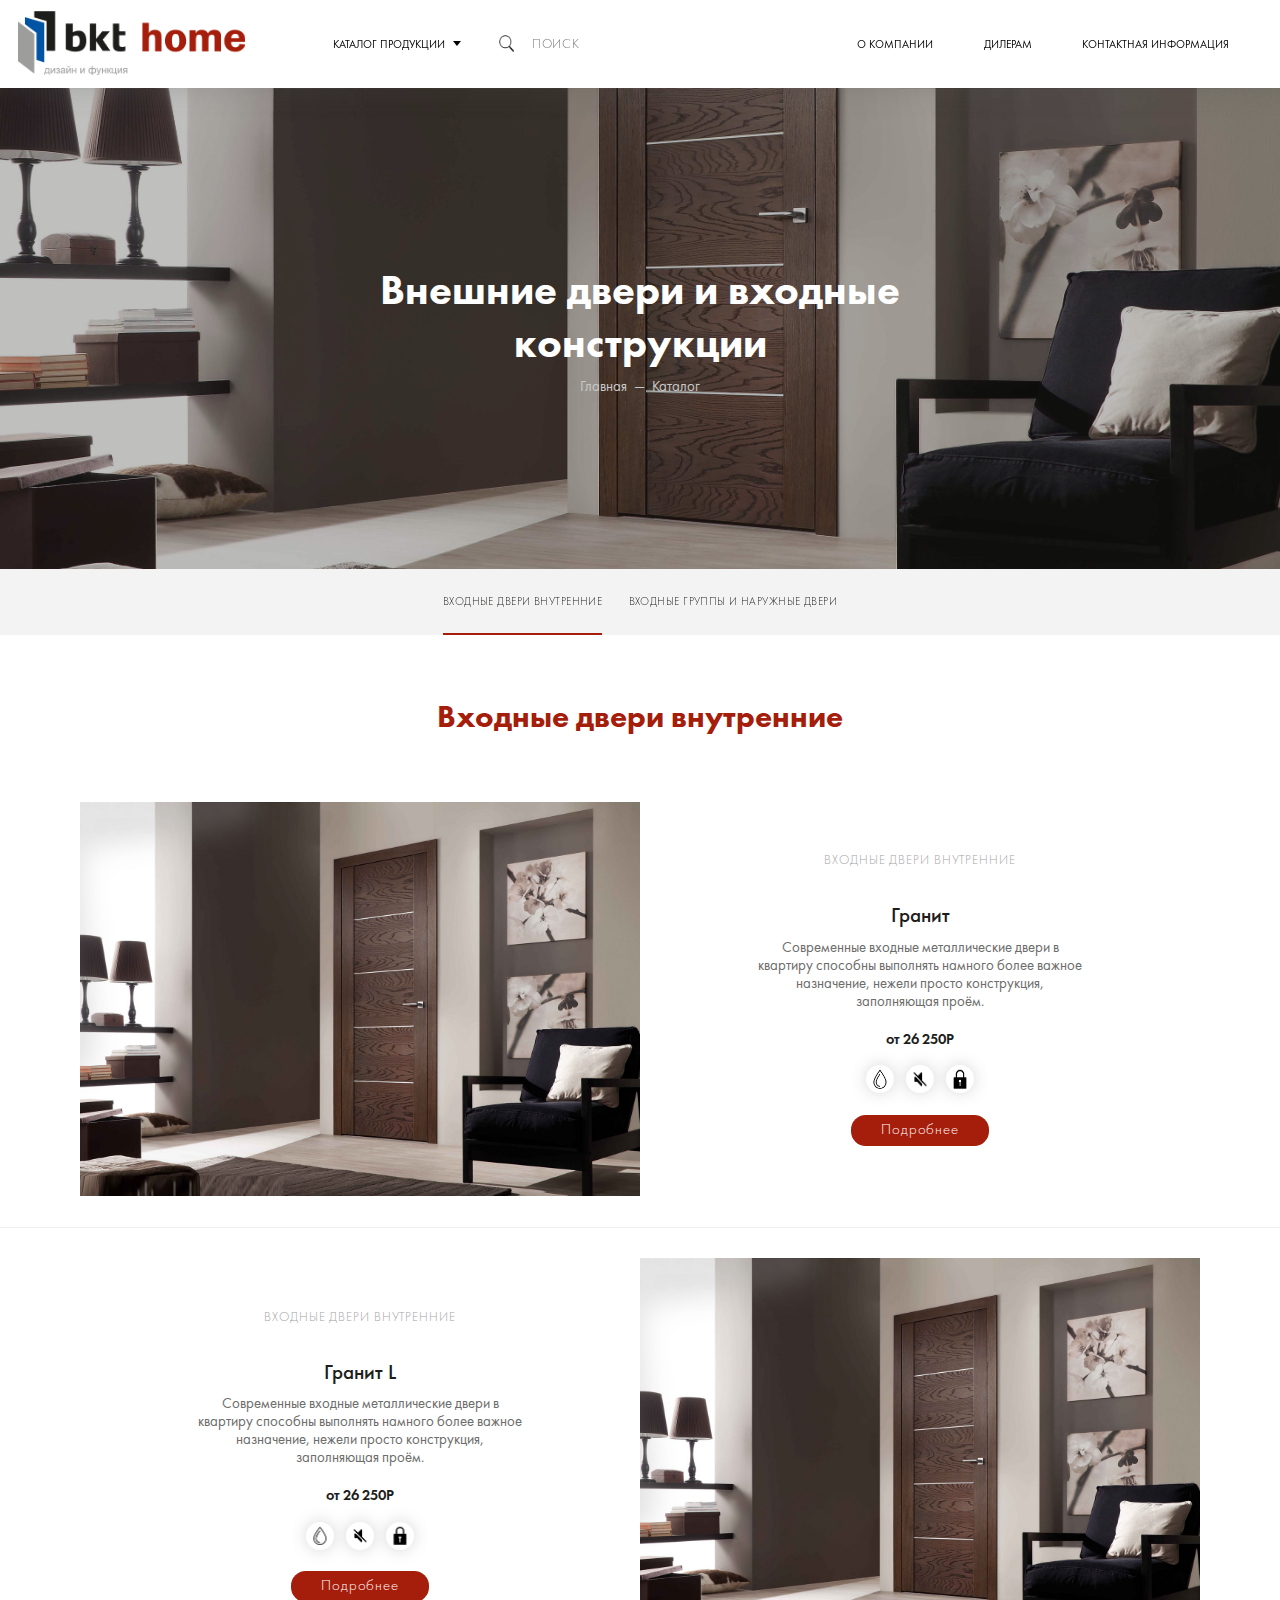
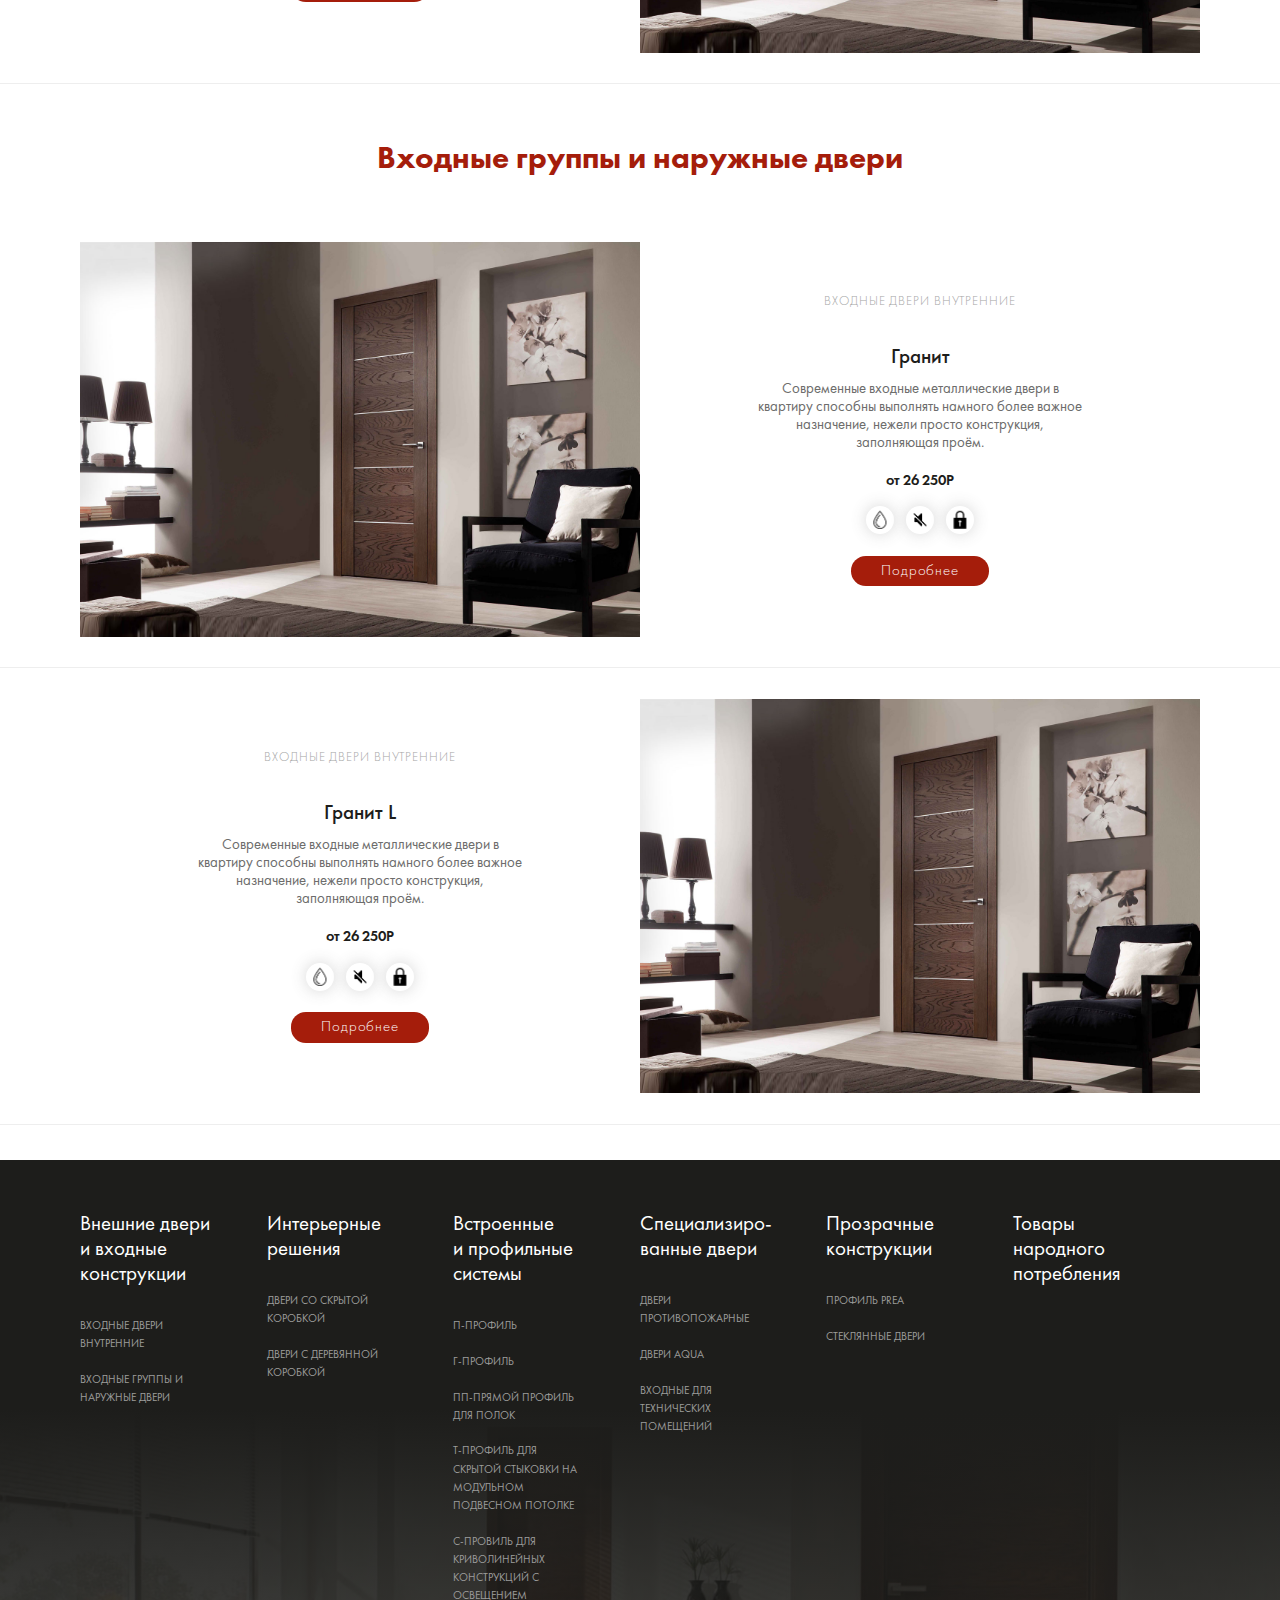
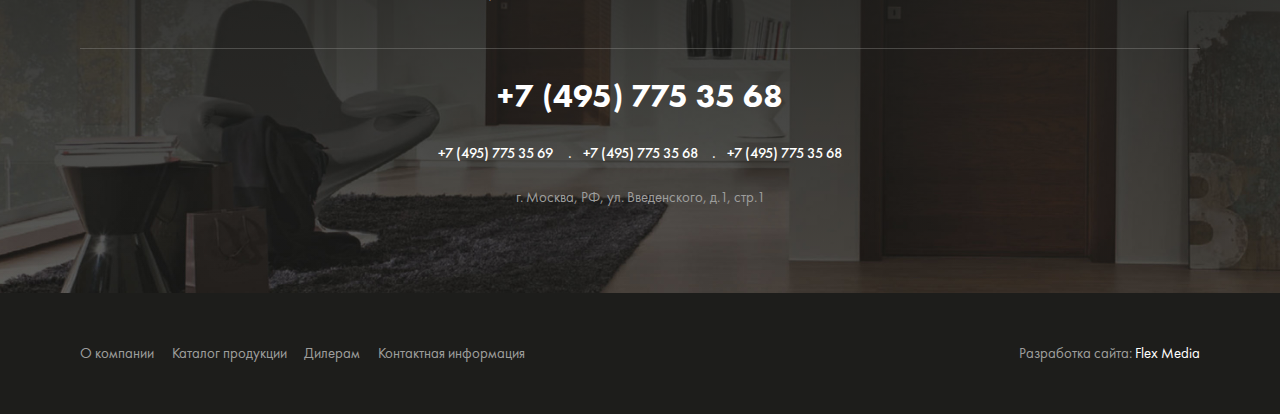
==== commit 44f23ee6: "create popups for order" ====
--- a/bitrix/templates/main/1-0category.html
+++ b/bitrix/templates/main/1-0category.html
@@ -359,5 +359,1038 @@
         <div class="close">Закрыть</div>
       </div>
     </div>
+    <div class="modal__wrap modal__wrap-size" data-modal-wrap="size">
+      <div class="modal modal-front">
+        <div class="btn-close"></div>
+        <div class="modal__title">Выберите размер</div>
+        <div class="form">
+          <div class="field">
+            <div class="field-body">
+              <input type="radio" name="size" id="size-1" value="600 × 2000 × 36 мм">
+              <label for="size-1"><span>600 × 2000 × 36 мм</span></label>
+            </div>
+            <div class="field-body">
+              <input type="radio" name="size" id="size-2" value="700 × 2000 × 36 мм">
+              <label for="size-2"><span>700 × 2000 × 36 мм</span></label>
+            </div>
+            <div class="field-body">
+              <input type="radio" name="size" id="size-3" value="800 × 2000 × 36 мм">
+              <label for="size-3"><span>7800 × 2000 × 36 мм</span></label>
+            </div>
+          </div>
+          <div class="field">
+            <div class="field-body">
+              <input type="radio" name="size" id="size-4" value="900 × 2000 × 36 мм">
+              <label for="size-4"><span>900 × 2000 × 36 мм</span></label>
+            </div>
+            <div class="field-body">
+              <input type="radio" name="size" id="size-5" value="1000 × 2000 × 36 мм">
+              <label for="size-5"><span>1000 × 2000 × 36 мм</span></label>
+            </div>
+          </div>
+        </div>
+        <div class="form-submit">
+          <button class="btn btn-red btn-select" type="button"><span>Выбрать</span></button>
+        </div>
+      </div>
+    </div>
+    <div class="modal__wrap modal__wrap-lining" data-modal-wrap="lining">
+      <div class="modal modal-front">
+        <div class="btn-close"></div>
+        <div class="modal__title">Выберите облицовку</div>
+        <div class="form">
+          <div class="field">
+            <div class="field-body">
+              <input type="radio" name="lining" id="size-6" value="порошковая окраска">
+              <label for="size-6">
+                <div class="image__cover"><img src="img/surface.png"></div>
+                <div class="caption">порошковая окраска</div>
+              </label>
+            </div>
+          </div>
+          <div class="field">
+            <div class="field-body">
+              <input type="radio" name="lining" id="size-7" value="окраска автоэмалью">
+              <label for="size-7">
+                <div class="image__cover"><img src="img/surface.png"></div>
+                <div class="caption">окраска автоэмалью</div>
+              </label>
+            </div>
+          </div>
+          <div class="field">
+            <div class="field-body">
+              <input type="radio" name="lining" id="size-8" value="окраска жидкими красками">
+              <label for="size-8">
+                <div class="image__cover"><img src="img/surface.png"></div>
+                <div class="caption">окраска жидкими красками</div>
+              </label>
+            </div>
+          </div>
+        </div>
+        <div class="form-submit">
+          <button class="btn btn-red btn-select" type="button"><span>Выбрать</span></button>
+        </div>
+      </div>
+    </div>
+    <div class="modal__wrap modal__wrap-color" data-modal-wrap="color">
+      <div class="modal modal-front">
+        <div class="btn-close"></div>
+        <div class="modal__title">Выберите цвет</div>
+        <div class="form">
+          <div class="field">
+            <div class="field-body">
+              <div class="color-rotator">
+                                <div class="color-item">
+                                  <input type="radio" name="color" id="t-1" value="Черный">
+                                  <label for="t-1">
+                                    <div class="color-hex tips" aria-describedby="tips-1" style="background-color:#000000"></div>
+                                    <div class="tooltip" id="tips-1" role="tooltip">
+                                      <p>Черный</p>
+                                    </div>
+                                  </label>
+                                </div>
+                                <div class="color-item">
+                                  <input type="radio" name="color" id="t-2" value="Черный">
+                                  <label for="t-2">
+                                    <div class="color-hex tips" aria-describedby="tips-2" style="background-color:#d7fdce"></div>
+                                    <div class="tooltip" id="tips-2" role="tooltip">
+                                      <p>Черный</p>
+                                    </div>
+                                  </label>
+                                </div>
+                                <div class="color-item">
+                                  <input type="radio" name="color" id="t-3" value="Черный">
+                                  <label for="t-3">
+                                    <div class="color-hex tips" aria-describedby="tips-3" style="background-color:#8d7f0e"></div>
+                                    <div class="tooltip" id="tips-3" role="tooltip">
+                                      <p>Черный</p>
+                                    </div>
+                                  </label>
+                                </div>
+                                <div class="color-item">
+                                  <input type="radio" name="color" id="t-4" value="Черный">
+                                  <label for="t-4">
+                                    <div class="color-hex tips" aria-describedby="tips-4" style="background-color:#40c362"></div>
+                                    <div class="tooltip" id="tips-4" role="tooltip">
+                                      <p>Черный</p>
+                                    </div>
+                                  </label>
+                                </div>
+                                <div class="color-item">
+                                  <input type="radio" name="color" id="t-5" value="Черный">
+                                  <label for="t-5">
+                                    <div class="color-hex tips" aria-describedby="tips-5" style="background-color:#5bd3fd"></div>
+                                    <div class="tooltip" id="tips-5" role="tooltip">
+                                      <p>Черный</p>
+                                    </div>
+                                  </label>
+                                </div>
+                                <div class="color-item">
+                                  <input type="radio" name="color" id="t-6" value="Черный">
+                                  <label for="t-6">
+                                    <div class="color-hex tips" aria-describedby="tips-6" style="background-color:#de7503"></div>
+                                    <div class="tooltip" id="tips-6" role="tooltip">
+                                      <p>Черный</p>
+                                    </div>
+                                  </label>
+                                </div>
+                                <div class="color-item">
+                                  <input type="radio" name="color" id="t-7" value="Черный">
+                                  <label for="t-7">
+                                    <div class="color-hex tips" aria-describedby="tips-7" style="background-color:#000000"></div>
+                                    <div class="tooltip" id="tips-7" role="tooltip">
+                                      <p>Черный</p>
+                                    </div>
+                                  </label>
+                                </div>
+                                <div class="color-item">
+                                  <input type="radio" name="color" id="t-8" value="Черный">
+                                  <label for="t-8">
+                                    <div class="color-hex tips" aria-describedby="tips-8" style="background-color:#d7fdce"></div>
+                                    <div class="tooltip" id="tips-8" role="tooltip">
+                                      <p>Черный</p>
+                                    </div>
+                                  </label>
+                                </div>
+                                <div class="color-item">
+                                  <input type="radio" name="color" id="t-9" value="Черный">
+                                  <label for="t-9">
+                                    <div class="color-hex tips" aria-describedby="tips-9" style="background-color:#8d7f0e"></div>
+                                    <div class="tooltip" id="tips-9" role="tooltip">
+                                      <p>Черный</p>
+                                    </div>
+                                  </label>
+                                </div>
+                                <div class="color-item">
+                                  <input type="radio" name="color" id="t-10" value="Черный">
+                                  <label for="t-10">
+                                    <div class="color-hex tips" aria-describedby="tips-10" style="background-color:#40c362"></div>
+                                    <div class="tooltip" id="tips-10" role="tooltip">
+                                      <p>Черный</p>
+                                    </div>
+                                  </label>
+                                </div>
+                                <div class="color-item">
+                                  <input type="radio" name="color" id="t-11" value="Черный">
+                                  <label for="t-11">
+                                    <div class="color-hex tips" aria-describedby="tips-11" style="background-color:#5bd3fd"></div>
+                                    <div class="tooltip" id="tips-11" role="tooltip">
+                                      <p>Черный</p>
+                                    </div>
+                                  </label>
+                                </div>
+                                <div class="color-item">
+                                  <input type="radio" name="color" id="t-12" value="Черный">
+                                  <label for="t-12">
+                                    <div class="color-hex tips" aria-describedby="tips-12" style="background-color:#de7503"></div>
+                                    <div class="tooltip" id="tips-12" role="tooltip">
+                                      <p>Черный</p>
+                                    </div>
+                                  </label>
+                                </div>
+                                <div class="color-item">
+                                  <input type="radio" name="color" id="t-13" value="Черный">
+                                  <label for="t-13">
+                                    <div class="color-hex tips" aria-describedby="tips-13" style="background-color:#40c362"></div>
+                                    <div class="tooltip" id="tips-13" role="tooltip">
+                                      <p>Черный</p>
+                                    </div>
+                                  </label>
+                                </div>
+                                <div class="color-item">
+                                  <input type="radio" name="color" id="t-14" value="Черный">
+                                  <label for="t-14">
+                                    <div class="color-hex tips" aria-describedby="tips-14" style="background-color:#5bd3fd"></div>
+                                    <div class="tooltip" id="tips-14" role="tooltip">
+                                      <p>Черный</p>
+                                    </div>
+                                  </label>
+                                </div>
+                                <div class="color-item">
+                                  <input type="radio" name="color" id="t-15" value="Черный">
+                                  <label for="t-15">
+                                    <div class="color-hex tips" aria-describedby="tips-15" style="background-color:#de7503"></div>
+                                    <div class="tooltip" id="tips-15" role="tooltip">
+                                      <p>Черный</p>
+                                    </div>
+                                  </label>
+                                </div>
+                                <div class="color-item">
+                                  <input type="radio" name="color" id="t-16" value="Черный">
+                                  <label for="t-16">
+                                    <div class="color-hex tips" aria-describedby="tips-16" style="background-color:#000000"></div>
+                                    <div class="tooltip" id="tips-16" role="tooltip">
+                                      <p>Черный</p>
+                                    </div>
+                                  </label>
+                                </div>
+                                <div class="color-item">
+                                  <input type="radio" name="color" id="t-17" value="Черный">
+                                  <label for="t-17">
+                                    <div class="color-hex tips" aria-describedby="tips-17" style="background-color:#d7fdce"></div>
+                                    <div class="tooltip" id="tips-17" role="tooltip">
+                                      <p>Черный</p>
+                                    </div>
+                                  </label>
+                                </div>
+                                <div class="color-item">
+                                  <input type="radio" name="color" id="t-18" value="Черный">
+                                  <label for="t-18">
+                                    <div class="color-hex tips" aria-describedby="tips-18" style="background-color:#8d7f0e"></div>
+                                    <div class="tooltip" id="tips-18" role="tooltip">
+                                      <p>Черный</p>
+                                    </div>
+                                  </label>
+                                </div>
+                                <div class="color-item">
+                                  <input type="radio" name="color" id="t-19" value="Черный">
+                                  <label for="t-19">
+                                    <div class="color-hex tips" aria-describedby="tips-19" style="background-color:#40c362"></div>
+                                    <div class="tooltip" id="tips-19" role="tooltip">
+                                      <p>Черный</p>
+                                    </div>
+                                  </label>
+                                </div>
+                                <div class="color-item">
+                                  <input type="radio" name="color" id="t-20" value="Черный">
+                                  <label for="t-20">
+                                    <div class="color-hex tips" aria-describedby="tips-20" style="background-color:#5bd3fd"></div>
+                                    <div class="tooltip" id="tips-20" role="tooltip">
+                                      <p>Черный</p>
+                                    </div>
+                                  </label>
+                                </div>
+                                <div class="color-item">
+                                  <input type="radio" name="color" id="t-21" value="Черный">
+                                  <label for="t-21">
+                                    <div class="color-hex tips" aria-describedby="tips-21" style="background-color:#de7503"></div>
+                                    <div class="tooltip" id="tips-21" role="tooltip">
+                                      <p>Черный</p>
+                                    </div>
+                                  </label>
+                                </div>
+                                <div class="color-item">
+                                  <input type="radio" name="color" id="t-22" value="Черный">
+                                  <label for="t-22">
+                                    <div class="color-hex tips" aria-describedby="tips-22" style="background-color:#000000"></div>
+                                    <div class="tooltip" id="tips-22" role="tooltip">
+                                      <p>Черный</p>
+                                    </div>
+                                  </label>
+                                </div>
+                                <div class="color-item">
+                                  <input type="radio" name="color" id="t-23" value="Черный">
+                                  <label for="t-23">
+                                    <div class="color-hex tips" aria-describedby="tips-23" style="background-color:#d7fdce"></div>
+                                    <div class="tooltip" id="tips-23" role="tooltip">
+                                      <p>Черный</p>
+                                    </div>
+                                  </label>
+                                </div>
+                                <div class="color-item">
+                                  <input type="radio" name="color" id="t-24" value="Черный">
+                                  <label for="t-24">
+                                    <div class="color-hex tips" aria-describedby="tips-24" style="background-color:#8d7f0e"></div>
+                                    <div class="tooltip" id="tips-24" role="tooltip">
+                                      <p>Черный</p>
+                                    </div>
+                                  </label>
+                                </div>
+                                <div class="color-item">
+                                  <input type="radio" name="color" id="t-25" value="Черный">
+                                  <label for="t-25">
+                                    <div class="color-hex tips" aria-describedby="tips-25" style="background-color:#40c362"></div>
+                                    <div class="tooltip" id="tips-25" role="tooltip">
+                                      <p>Черный</p>
+                                    </div>
+                                  </label>
+                                </div>
+                                <div class="color-item">
+                                  <input type="radio" name="color" id="t-26" value="Черный">
+                                  <label for="t-26">
+                                    <div class="color-hex tips" aria-describedby="tips-26" style="background-color:#5bd3fd"></div>
+                                    <div class="tooltip" id="tips-26" role="tooltip">
+                                      <p>Черный</p>
+                                    </div>
+                                  </label>
+                                </div>
+                                <div class="color-item">
+                                  <input type="radio" name="color" id="t-27" value="Черный">
+                                  <label for="t-27">
+                                    <div class="color-hex tips" aria-describedby="tips-27" style="background-color:#de7503"></div>
+                                    <div class="tooltip" id="tips-27" role="tooltip">
+                                      <p>Черный</p>
+                                    </div>
+                                  </label>
+                                </div>
+                                <div class="color-item">
+                                  <input type="radio" name="color" id="t-28" value="Черный">
+                                  <label for="t-28">
+                                    <div class="color-hex tips" aria-describedby="tips-28" style="background-color:#40c362"></div>
+                                    <div class="tooltip" id="tips-28" role="tooltip">
+                                      <p>Черный</p>
+                                    </div>
+                                  </label>
+                                </div>
+                                <div class="color-item">
+                                  <input type="radio" name="color" id="t-29" value="Черный">
+                                  <label for="t-29">
+                                    <div class="color-hex tips" aria-describedby="tips-29" style="background-color:#5bd3fd"></div>
+                                    <div class="tooltip" id="tips-29" role="tooltip">
+                                      <p>Черный</p>
+                                    </div>
+                                  </label>
+                                </div>
+                                <div class="color-item">
+                                  <input type="radio" name="color" id="t-30" value="Черный">
+                                  <label for="t-30">
+                                    <div class="color-hex tips" aria-describedby="tips-30" style="background-color:#de7503"></div>
+                                    <div class="tooltip" id="tips-30" role="tooltip">
+                                      <p>Черный</p>
+                                    </div>
+                                  </label>
+                                </div>
+                                <div class="color-item">
+                                  <input type="radio" name="color" id="t-31" value="Черный">
+                                  <label for="t-31">
+                                    <div class="color-hex tips" aria-describedby="tips-31" style="background-color:#000000"></div>
+                                    <div class="tooltip" id="tips-31" role="tooltip">
+                                      <p>Черный</p>
+                                    </div>
+                                  </label>
+                                </div>
+                                <div class="color-item">
+                                  <input type="radio" name="color" id="t-32" value="Черный">
+                                  <label for="t-32">
+                                    <div class="color-hex tips" aria-describedby="tips-32" style="background-color:#d7fdce"></div>
+                                    <div class="tooltip" id="tips-32" role="tooltip">
+                                      <p>Черный</p>
+                                    </div>
+                                  </label>
+                                </div>
+                                <div class="color-item">
+                                  <input type="radio" name="color" id="t-33" value="Черный">
+                                  <label for="t-33">
+                                    <div class="color-hex tips" aria-describedby="tips-33" style="background-color:#8d7f0e"></div>
+                                    <div class="tooltip" id="tips-33" role="tooltip">
+                                      <p>Черный</p>
+                                    </div>
+                                  </label>
+                                </div>
+                                <div class="color-item">
+                                  <input type="radio" name="color" id="t-34" value="Черный">
+                                  <label for="t-34">
+                                    <div class="color-hex tips" aria-describedby="tips-34" style="background-color:#40c362"></div>
+                                    <div class="tooltip" id="tips-34" role="tooltip">
+                                      <p>Черный</p>
+                                    </div>
+                                  </label>
+                                </div>
+                                <div class="color-item">
+                                  <input type="radio" name="color" id="t-35" value="Черный">
+                                  <label for="t-35">
+                                    <div class="color-hex tips" aria-describedby="tips-35" style="background-color:#5bd3fd"></div>
+                                    <div class="tooltip" id="tips-35" role="tooltip">
+                                      <p>Черный</p>
+                                    </div>
+                                  </label>
+                                </div>
+                                <div class="color-item">
+                                  <input type="radio" name="color" id="t-36" value="Черный">
+                                  <label for="t-36">
+                                    <div class="color-hex tips" aria-describedby="tips-36" style="background-color:#de7503"></div>
+                                    <div class="tooltip" id="tips-36" role="tooltip">
+                                      <p>Черный</p>
+                                    </div>
+                                  </label>
+                                </div>
+                                <div class="color-item">
+                                  <input type="radio" name="color" id="t-37" value="Черный">
+                                  <label for="t-37">
+                                    <div class="color-hex tips" aria-describedby="tips-37" style="background-color:#000000"></div>
+                                    <div class="tooltip" id="tips-37" role="tooltip">
+                                      <p>Черный</p>
+                                    </div>
+                                  </label>
+                                </div>
+                                <div class="color-item">
+                                  <input type="radio" name="color" id="t-38" value="Черный">
+                                  <label for="t-38">
+                                    <div class="color-hex tips" aria-describedby="tips-38" style="background-color:#d7fdce"></div>
+                                    <div class="tooltip" id="tips-38" role="tooltip">
+                                      <p>Черный</p>
+                                    </div>
+                                  </label>
+                                </div>
+                                <div class="color-item">
+                                  <input type="radio" name="color" id="t-39" value="Черный">
+                                  <label for="t-39">
+                                    <div class="color-hex tips" aria-describedby="tips-39" style="background-color:#8d7f0e"></div>
+                                    <div class="tooltip" id="tips-39" role="tooltip">
+                                      <p>Черный</p>
+                                    </div>
+                                  </label>
+                                </div>
+                                <div class="color-item">
+                                  <input type="radio" name="color" id="t-40" value="Черный">
+                                  <label for="t-40">
+                                    <div class="color-hex tips" aria-describedby="tips-40" style="background-color:#40c362"></div>
+                                    <div class="tooltip" id="tips-40" role="tooltip">
+                                      <p>Черный</p>
+                                    </div>
+                                  </label>
+                                </div>
+                                <div class="color-item">
+                                  <input type="radio" name="color" id="t-41" value="Черный">
+                                  <label for="t-41">
+                                    <div class="color-hex tips" aria-describedby="tips-41" style="background-color:#5bd3fd"></div>
+                                    <div class="tooltip" id="tips-41" role="tooltip">
+                                      <p>Черный</p>
+                                    </div>
+                                  </label>
+                                </div>
+                                <div class="color-item">
+                                  <input type="radio" name="color" id="t-42" value="Черный">
+                                  <label for="t-42">
+                                    <div class="color-hex tips" aria-describedby="tips-42" style="background-color:#de7503"></div>
+                                    <div class="tooltip" id="tips-42" role="tooltip">
+                                      <p>Черный</p>
+                                    </div>
+                                  </label>
+                                </div>
+                                <div class="color-item">
+                                  <input type="radio" name="color" id="t-43" value="Черный">
+                                  <label for="t-43">
+                                    <div class="color-hex tips" aria-describedby="tips-43" style="background-color:#40c362"></div>
+                                    <div class="tooltip" id="tips-43" role="tooltip">
+                                      <p>Черный</p>
+                                    </div>
+                                  </label>
+                                </div>
+                                <div class="color-item">
+                                  <input type="radio" name="color" id="t-44" value="Черный">
+                                  <label for="t-44">
+                                    <div class="color-hex tips" aria-describedby="tips-44" style="background-color:#5bd3fd"></div>
+                                    <div class="tooltip" id="tips-44" role="tooltip">
+                                      <p>Черный</p>
+                                    </div>
+                                  </label>
+                                </div>
+                                <div class="color-item">
+                                  <input type="radio" name="color" id="t-45" value="Черный">
+                                  <label for="t-45">
+                                    <div class="color-hex tips" aria-describedby="tips-45" style="background-color:#de7503"></div>
+                                    <div class="tooltip" id="tips-45" role="tooltip">
+                                      <p>Черный</p>
+                                    </div>
+                                  </label>
+                                </div>
+                                <div class="color-item">
+                                  <input type="radio" name="color" id="t-46" value="Черный">
+                                  <label for="t-46">
+                                    <div class="color-hex tips" aria-describedby="tips-46" style="background-color:#000000"></div>
+                                    <div class="tooltip" id="tips-46" role="tooltip">
+                                      <p>Черный</p>
+                                    </div>
+                                  </label>
+                                </div>
+                                <div class="color-item">
+                                  <input type="radio" name="color" id="t-47" value="Черный">
+                                  <label for="t-47">
+                                    <div class="color-hex tips" aria-describedby="tips-47" style="background-color:#d7fdce"></div>
+                                    <div class="tooltip" id="tips-47" role="tooltip">
+                                      <p>Черный</p>
+                                    </div>
+                                  </label>
+                                </div>
+                                <div class="color-item">
+                                  <input type="radio" name="color" id="t-48" value="Черный">
+                                  <label for="t-48">
+                                    <div class="color-hex tips" aria-describedby="tips-48" style="background-color:#8d7f0e"></div>
+                                    <div class="tooltip" id="tips-48" role="tooltip">
+                                      <p>Черный</p>
+                                    </div>
+                                  </label>
+                                </div>
+                                <div class="color-item">
+                                  <input type="radio" name="color" id="t-49" value="Черный">
+                                  <label for="t-49">
+                                    <div class="color-hex tips" aria-describedby="tips-49" style="background-color:#40c362"></div>
+                                    <div class="tooltip" id="tips-49" role="tooltip">
+                                      <p>Черный</p>
+                                    </div>
+                                  </label>
+                                </div>
+                                <div class="color-item">
+                                  <input type="radio" name="color" id="t-50" value="Черный">
+                                  <label for="t-50">
+                                    <div class="color-hex tips" aria-describedby="tips-50" style="background-color:#5bd3fd"></div>
+                                    <div class="tooltip" id="tips-50" role="tooltip">
+                                      <p>Черный</p>
+                                    </div>
+                                  </label>
+                                </div>
+                                <div class="color-item">
+                                  <input type="radio" name="color" id="t-51" value="Черный">
+                                  <label for="t-51">
+                                    <div class="color-hex tips" aria-describedby="tips-51" style="background-color:#de7503"></div>
+                                    <div class="tooltip" id="tips-51" role="tooltip">
+                                      <p>Черный</p>
+                                    </div>
+                                  </label>
+                                </div>
+                                <div class="color-item">
+                                  <input type="radio" name="color" id="t-52" value="Черный">
+                                  <label for="t-52">
+                                    <div class="color-hex tips" aria-describedby="tips-52" style="background-color:#000000"></div>
+                                    <div class="tooltip" id="tips-52" role="tooltip">
+                                      <p>Черный</p>
+                                    </div>
+                                  </label>
+                                </div>
+                                <div class="color-item">
+                                  <input type="radio" name="color" id="t-53" value="Черный">
+                                  <label for="t-53">
+                                    <div class="color-hex tips" aria-describedby="tips-53" style="background-color:#d7fdce"></div>
+                                    <div class="tooltip" id="tips-53" role="tooltip">
+                                      <p>Черный</p>
+                                    </div>
+                                  </label>
+                                </div>
+                                <div class="color-item">
+                                  <input type="radio" name="color" id="t-54" value="Черный">
+                                  <label for="t-54">
+                                    <div class="color-hex tips" aria-describedby="tips-54" style="background-color:#8d7f0e"></div>
+                                    <div class="tooltip" id="tips-54" role="tooltip">
+                                      <p>Черный</p>
+                                    </div>
+                                  </label>
+                                </div>
+                                <div class="color-item">
+                                  <input type="radio" name="color" id="t-55" value="Черный">
+                                  <label for="t-55">
+                                    <div class="color-hex tips" aria-describedby="tips-55" style="background-color:#40c362"></div>
+                                    <div class="tooltip" id="tips-55" role="tooltip">
+                                      <p>Черный</p>
+                                    </div>
+                                  </label>
+                                </div>
+                                <div class="color-item">
+                                  <input type="radio" name="color" id="t-56" value="Черный">
+                                  <label for="t-56">
+                                    <div class="color-hex tips" aria-describedby="tips-56" style="background-color:#5bd3fd"></div>
+                                    <div class="tooltip" id="tips-56" role="tooltip">
+                                      <p>Черный</p>
+                                    </div>
+                                  </label>
+                                </div>
+                                <div class="color-item">
+                                  <input type="radio" name="color" id="t-57" value="Черный">
+                                  <label for="t-57">
+                                    <div class="color-hex tips" aria-describedby="tips-57" style="background-color:#de7503"></div>
+                                    <div class="tooltip" id="tips-57" role="tooltip">
+                                      <p>Черный</p>
+                                    </div>
+                                  </label>
+                                </div>
+                                <div class="color-item">
+                                  <input type="radio" name="color" id="t-58" value="Черный">
+                                  <label for="t-58">
+                                    <div class="color-hex tips" aria-describedby="tips-58" style="background-color:#40c362"></div>
+                                    <div class="tooltip" id="tips-58" role="tooltip">
+                                      <p>Черный</p>
+                                    </div>
+                                  </label>
+                                </div>
+                                <div class="color-item">
+                                  <input type="radio" name="color" id="t-59" value="Черный">
+                                  <label for="t-59">
+                                    <div class="color-hex tips" aria-describedby="tips-59" style="background-color:#5bd3fd"></div>
+                                    <div class="tooltip" id="tips-59" role="tooltip">
+                                      <p>Черный</p>
+                                    </div>
+                                  </label>
+                                </div>
+                                <div class="color-item">
+                                  <input type="radio" name="color" id="t-60" value="Черный">
+                                  <label for="t-60">
+                                    <div class="color-hex tips" aria-describedby="tips-60" style="background-color:#de7503"></div>
+                                    <div class="tooltip" id="tips-60" role="tooltip">
+                                      <p>Черный</p>
+                                    </div>
+                                  </label>
+                                </div>
+                                <div class="color-item">
+                                  <input type="radio" name="color" id="t-61" value="Черный">
+                                  <label for="t-61">
+                                    <div class="color-hex tips" aria-describedby="tips-61" style="background-color:#000000"></div>
+                                    <div class="tooltip" id="tips-61" role="tooltip">
+                                      <p>Черный</p>
+                                    </div>
+                                  </label>
+                                </div>
+                                <div class="color-item">
+                                  <input type="radio" name="color" id="t-62" value="Черный">
+                                  <label for="t-62">
+                                    <div class="color-hex tips" aria-describedby="tips-62" style="background-color:#d7fdce"></div>
+                                    <div class="tooltip" id="tips-62" role="tooltip">
+                                      <p>Черный</p>
+                                    </div>
+                                  </label>
+                                </div>
+                                <div class="color-item">
+                                  <input type="radio" name="color" id="t-63" value="Черный">
+                                  <label for="t-63">
+                                    <div class="color-hex tips" aria-describedby="tips-63" style="background-color:#8d7f0e"></div>
+                                    <div class="tooltip" id="tips-63" role="tooltip">
+                                      <p>Черный</p>
+                                    </div>
+                                  </label>
+                                </div>
+                                <div class="color-item">
+                                  <input type="radio" name="color" id="t-64" value="Черный">
+                                  <label for="t-64">
+                                    <div class="color-hex tips" aria-describedby="tips-64" style="background-color:#40c362"></div>
+                                    <div class="tooltip" id="tips-64" role="tooltip">
+                                      <p>Черный</p>
+                                    </div>
+                                  </label>
+                                </div>
+                                <div class="color-item">
+                                  <input type="radio" name="color" id="t-65" value="Черный">
+                                  <label for="t-65">
+                                    <div class="color-hex tips" aria-describedby="tips-65" style="background-color:#5bd3fd"></div>
+                                    <div class="tooltip" id="tips-65" role="tooltip">
+                                      <p>Черный</p>
+                                    </div>
+                                  </label>
+                                </div>
+                                <div class="color-item">
+                                  <input type="radio" name="color" id="t-66" value="Черный">
+                                  <label for="t-66">
+                                    <div class="color-hex tips" aria-describedby="tips-66" style="background-color:#de7503"></div>
+                                    <div class="tooltip" id="tips-66" role="tooltip">
+                                      <p>Черный</p>
+                                    </div>
+                                  </label>
+                                </div>
+                                <div class="color-item">
+                                  <input type="radio" name="color" id="t-67" value="Черный">
+                                  <label for="t-67">
+                                    <div class="color-hex tips" aria-describedby="tips-67" style="background-color:#000000"></div>
+                                    <div class="tooltip" id="tips-67" role="tooltip">
+                                      <p>Черный</p>
+                                    </div>
+                                  </label>
+                                </div>
+                                <div class="color-item">
+                                  <input type="radio" name="color" id="t-68" value="Черный">
+                                  <label for="t-68">
+                                    <div class="color-hex tips" aria-describedby="tips-68" style="background-color:#d7fdce"></div>
+                                    <div class="tooltip" id="tips-68" role="tooltip">
+                                      <p>Черный</p>
+                                    </div>
+                                  </label>
+                                </div>
+                                <div class="color-item">
+                                  <input type="radio" name="color" id="t-69" value="Черный">
+                                  <label for="t-69">
+                                    <div class="color-hex tips" aria-describedby="tips-69" style="background-color:#8d7f0e"></div>
+                                    <div class="tooltip" id="tips-69" role="tooltip">
+                                      <p>Черный</p>
+                                    </div>
+                                  </label>
+                                </div>
+                                <div class="color-item">
+                                  <input type="radio" name="color" id="t-70" value="Черный">
+                                  <label for="t-70">
+                                    <div class="color-hex tips" aria-describedby="tips-70" style="background-color:#40c362"></div>
+                                    <div class="tooltip" id="tips-70" role="tooltip">
+                                      <p>Черный</p>
+                                    </div>
+                                  </label>
+                                </div>
+                                <div class="color-item">
+                                  <input type="radio" name="color" id="t-71" value="Черный">
+                                  <label for="t-71">
+                                    <div class="color-hex tips" aria-describedby="tips-71" style="background-color:#000000"></div>
+                                    <div class="tooltip" id="tips-71" role="tooltip">
+                                      <p>Черный</p>
+                                    </div>
+                                  </label>
+                                </div>
+                                <div class="color-item">
+                                  <input type="radio" name="color" id="t-72" value="Черный">
+                                  <label for="t-72">
+                                    <div class="color-hex tips" aria-describedby="tips-72" style="background-color:#d7fdce"></div>
+                                    <div class="tooltip" id="tips-72" role="tooltip">
+                                      <p>Черный</p>
+                                    </div>
+                                  </label>
+                                </div>
+                                <div class="color-item">
+                                  <input type="radio" name="color" id="t-73" value="Черный">
+                                  <label for="t-73">
+                                    <div class="color-hex tips" aria-describedby="tips-73" style="background-color:#8d7f0e"></div>
+                                    <div class="tooltip" id="tips-73" role="tooltip">
+                                      <p>Черный</p>
+                                    </div>
+                                  </label>
+                                </div>
+                                <div class="color-item">
+                                  <input type="radio" name="color" id="t-74" value="Черный">
+                                  <label for="t-74">
+                                    <div class="color-hex tips" aria-describedby="tips-74" style="background-color:#40c362"></div>
+                                    <div class="tooltip" id="tips-74" role="tooltip">
+                                      <p>Черный</p>
+                                    </div>
+                                  </label>
+                                </div>
+                                <div class="color-item">
+                                  <input type="radio" name="color" id="t-75" value="Черный">
+                                  <label for="t-75">
+                                    <div class="color-hex tips" aria-describedby="tips-75" style="background-color:#5bd3fd"></div>
+                                    <div class="tooltip" id="tips-75" role="tooltip">
+                                      <p>Черный</p>
+                                    </div>
+                                  </label>
+                                </div>
+              </div>
+              <div class="rotator-navi">
+                <div class="rotator-arrow rotator-arrow__left"></div>
+                <div class="rotator-counter">
+                  <div class="rotator__counter-current">1</div>
+                  <div class="rotator__counter-separator">/</div>
+                  <div class="rotator__counter-all">4</div>
+                </div>
+                <div class="rotator-arrow rotator-arrow__right"></div>
+              </div>
+            </div>
+          </div>
+        </div>
+        <div class="form-submit">
+          <button class="btn btn-red btn-select" type="button"><span>Выбрать</span></button>
+        </div>
+      </div>
+    </div>
+    <div class="modal__wrap modal__wrap-equipment" data-modal-wrap="equipment">
+      <div class="modal modal-front">
+        <div class="btn-close"></div>
+        <div class="modal__title">Выберите комплектацию</div>
+        <div class="form">
+          <div class="field">
+            <div class="field-body">
+              <div class="tab-container">
+                <div class="tab-nav">
+                  <ul>
+                                        <li class="tab__item"><a data-tab="tab0">главный замок</a></li>
+                                        <li class="tab__item"><a data-tab="tab1">дневной замок</a></li>
+                                        <li class="tab__item"><a data-tab="tab2">нижний замок</a></li>
+                                        <li class="tab__item"><a data-tab="tab3">ручка</a></li>
+                  </ul>
+                </div>
+                <div class="tab-in">
+                  <div class="tab-cont" data-tab-cont="tab0">
+                    <div class="furn-rotator">
+                                            <div class="furn-rotator__item">
+                                              <input id="id-1" type="radio" name="furniture" value="Бренд: Кале, Серия: 1013JU">
+                                              <label for="id-1">
+                                                <div class="rotator__item-inner">
+                                                  <div class="image__cover"><img src="img/furniture-slide.jpg"></div>
+                                                  <div class="descr">
+                                                    <div class="name">Бренд: Kale</div>
+                                                    <div class="series">Серия: 1013JU</div>
+                                                  </div>
+                                                </div>
+                                              </label>
+                                            </div>
+                                            <div class="furn-rotator__item">
+                                              <input id="id-2" type="radio" name="furniture" value="Бренд: Zaha Hadid, Серия: 12Kid">
+                                              <label for="id-2">
+                                                <div class="rotator__item-inner">
+                                                  <div class="image__cover"><img src="img/furniture-slide.jpg"></div>
+                                                  <div class="descr">
+                                                    <div class="name">Бренд: Zaha Hadid</div>
+                                                    <div class="series">Серия: 12Kid</div>
+                                                  </div>
+                                                </div>
+                                              </label>
+                                            </div>
+                                            <div class="furn-rotator__item">
+                                              <input id="id-3" type="radio" name="furniture" value="Бренд: Gerda, Серия: 138990">
+                                              <label for="id-3">
+                                                <div class="rotator__item-inner">
+                                                  <div class="image__cover"><img src="img/furniture-slide.jpg"></div>
+                                                  <div class="descr">
+                                                    <div class="name">Бренд: Gerda</div>
+                                                    <div class="series">Серия: 138990</div>
+                                                  </div>
+                                                </div>
+                                              </label>
+                                            </div>
+                                            <div class="furn-rotator__item">
+                                              <input id="id-4" type="radio" name="furniture" value="Бренд: Gerda, Серия: 138990">
+                                              <label for="id-4">
+                                                <div class="rotator__item-inner">
+                                                  <div class="image__cover"><img src="img/furniture-slide.jpg"></div>
+                                                  <div class="descr">
+                                                    <div class="name">Бренд: Gerda</div>
+                                                    <div class="series">Серия: 138990</div>
+                                                  </div>
+                                                </div>
+                                              </label>
+                                            </div>
+                    </div>
+                    <div class="rotator-navi">
+                      <div class="rotator-arrow rotator-arrow__left"></div>
+                      <div class="rotator-counter">
+                        <div class="rotator__counter-current">1</div>
+                        <div class="rotator__counter-separator">/</div>
+                        <div class="rotator__counter-all">4</div>
+                      </div>
+                      <div class="rotator-arrow rotator-arrow__right"></div>
+                    </div>
+                  </div>
+                  <div class="tab-cont" data-tab-cont="tab1">
+                    <div class="furn-rotator">
+                                            <div class="furn-rotator__item">
+                                              <input id="id-5" type="radio" name="furniture" value="Бренд: Кале, Серия: 1013JU">
+                                              <label for="id-5">
+                                                <div class="rotator__item-inner">
+                                                  <div class="image__cover"><img src="img/furniture-slide.jpg"></div>
+                                                  <div class="descr">
+                                                    <div class="name">Бренд: Kale</div>
+                                                    <div class="series">Серия: 1013JU</div>
+                                                  </div>
+                                                </div>
+                                              </label>
+                                            </div>
+                                            <div class="furn-rotator__item">
+                                              <input id="id-6" type="radio" name="furniture" value="Бренд: Zaha Hadid, Серия: 12Kid">
+                                              <label for="id-6">
+                                                <div class="rotator__item-inner">
+                                                  <div class="image__cover"><img src="img/furniture-slide.jpg"></div>
+                                                  <div class="descr">
+                                                    <div class="name">Бренд: Zaha Hadid</div>
+                                                    <div class="series">Серия: 12Kid</div>
+                                                  </div>
+                                                </div>
+                                              </label>
+                                            </div>
+                                            <div class="furn-rotator__item">
+                                              <input id="id-7" type="radio" name="furniture" value="Бренд: Gerda, Серия: 138990">
+                                              <label for="id-7">
+                                                <div class="rotator__item-inner">
+                                                  <div class="image__cover"><img src="img/furniture-slide.jpg"></div>
+                                                  <div class="descr">
+                                                    <div class="name">Бренд: Gerda</div>
+                                                    <div class="series">Серия: 138990</div>
+                                                  </div>
+                                                </div>
+                                              </label>
+                                            </div>
+                    </div>
+                    <div class="rotator-navi">
+                      <div class="rotator-arrow rotator-arrow__left"></div>
+                      <div class="rotator-counter">
+                        <div class="rotator__counter-current">1</div>
+                        <div class="rotator__counter-separator">/</div>
+                        <div class="rotator__counter-all">4</div>
+                      </div>
+                      <div class="rotator-arrow rotator-arrow__right"></div>
+                    </div>
+                  </div>
+                  <div class="tab-cont" data-tab-cont="tab2">
+                    <div class="furn-rotator">
+                                            <div class="furn-rotator__item">
+                                              <input id="id-8" type="radio" name="furniture" value="Бренд: Кале, Серия: 1013JU">
+                                              <label for="id-8">
+                                                <div class="rotator__item-inner">
+                                                  <div class="image__cover"><img src="img/furniture-slide.jpg"></div>
+                                                  <div class="descr">
+                                                    <div class="name">Бренд: Kale</div>
+                                                    <div class="series">Серия: 1013JU</div>
+                                                  </div>
+                                                </div>
+                                              </label>
+                                            </div>
+                                            <div class="furn-rotator__item">
+                                              <input id="id-9" type="radio" name="furniture" value="Бренд: Zaha Hadid, Серия: 12Kid">
+                                              <label for="id-9">
+                                                <div class="rotator__item-inner">
+                                                  <div class="image__cover"><img src="img/furniture-slide.jpg"></div>
+                                                  <div class="descr">
+                                                    <div class="name">Бренд: Zaha Hadid</div>
+                                                    <div class="series">Серия: 12Kid</div>
+                                                  </div>
+                                                </div>
+                                              </label>
+                                            </div>
+                                            <div class="furn-rotator__item">
+                                              <input id="id-10" type="radio" name="furniture" value="Бренд: Gerda, Серия: 138990">
+                                              <label for="id-10">
+                                                <div class="rotator__item-inner">
+                                                  <div class="image__cover"><img src="img/furniture-slide.jpg"></div>
+                                                  <div class="descr">
+                                                    <div class="name">Бренд: Gerda</div>
+                                                    <div class="series">Серия: 138990</div>
+                                                  </div>
+                                                </div>
+                                              </label>
+                                            </div>
+                                            <div class="furn-rotator__item">
+                                              <input id="id-11" type="radio" name="furniture" value="Бренд: Кале, Серия: 1013JU">
+                                              <label for="id-11">
+                                                <div class="rotator__item-inner">
+                                                  <div class="image__cover"><img src="img/furniture-slide.jpg"></div>
+                                                  <div class="descr">
+                                                    <div class="name">Бренд: Kale</div>
+                                                    <div class="series">Серия: 1013JU</div>
+                                                  </div>
+                                                </div>
+                                              </label>
+                                            </div>
+                                            <div class="furn-rotator__item">
+                                              <input id="id-12" type="radio" name="furniture" value="Бренд: Zaha Hadid, Серия: 12Kid">
+                                              <label for="id-12">
+                                                <div class="rotator__item-inner">
+                                                  <div class="image__cover"><img src="img/furniture-slide.jpg"></div>
+                                                  <div class="descr">
+                                                    <div class="name">Бренд: Zaha Hadid</div>
+                                                    <div class="series">Серия: 12Kid</div>
+                                                  </div>
+                                                </div>
+                                              </label>
+                                            </div>
+                                            <div class="furn-rotator__item">
+                                              <input id="id-13" type="radio" name="furniture" value="Бренд: Gerda, Серия: 138990">
+                                              <label for="id-13">
+                                                <div class="rotator__item-inner">
+                                                  <div class="image__cover"><img src="img/furniture-slide.jpg"></div>
+                                                  <div class="descr">
+                                                    <div class="name">Бренд: Gerda</div>
+                                                    <div class="series">Серия: 138990</div>
+                                                  </div>
+                                                </div>
+                                              </label>
+                                            </div>
+                    </div>
+                    <div class="rotator-navi">
+                      <div class="rotator-arrow rotator-arrow__left"></div>
+                      <div class="rotator-counter">
+                        <div class="rotator__counter-current">1</div>
+                        <div class="rotator__counter-separator">/</div>
+                        <div class="rotator__counter-all">4</div>
+                      </div>
+                      <div class="rotator-arrow rotator-arrow__right"></div>
+                    </div>
+                  </div>
+                  <div class="tab-cont" data-tab-cont="tab3">
+                    <div class="furn-rotator">
+                                            <div class="furn-rotator__item">
+                                              <input id="id-14" type="radio" name="furniture" value="Бренд: Кале, Серия: 1013JU">
+                                              <label for="id-14">
+                                                <div class="rotator__item-inner">
+                                                  <div class="image__cover"><img src="img/furniture-slide.jpg"></div>
+                                                  <div class="descr">
+                                                    <div class="name">Бренд: Kale</div>
+                                                    <div class="series">Серия: 1013JU</div>
+                                                  </div>
+                                                </div>
+                                              </label>
+                                            </div>
+                                            <div class="furn-rotator__item">
+                                              <input id="id-15" type="radio" name="furniture" value="Бренд: Zaha Hadid, Серия: 12Kid">
+                                              <label for="id-15">
+                                                <div class="rotator__item-inner">
+                                                  <div class="image__cover"><img src="img/furniture-slide.jpg"></div>
+                                                  <div class="descr">
+                                                    <div class="name">Бренд: Zaha Hadid</div>
+                                                    <div class="series">Серия: 12Kid</div>
+                                                  </div>
+                                                </div>
+                                              </label>
+                                            </div>
+                    </div>
+                    <div class="rotator-navi">
+                      <div class="rotator-arrow rotator-arrow__left"></div>
+                      <div class="rotator-counter">
+                        <div class="rotator__counter-current">1</div>
+                        <div class="rotator__counter-separator">/</div>
+                        <div class="rotator__counter-all">4</div>
+                      </div>
+                      <div class="rotator-arrow rotator-arrow__right"></div>
+                    </div>
+                  </div>
+                </div>
+              </div>
+            </div>
+          </div>
+        </div>
+        <div class="form-submit">
+          <button class="btn btn-red btn-select" type="button"><span>Выбрать</span></button>
+        </div>
+      </div>
+    </div>
   </body>
 </html>--- a/bitrix/templates/main/css/screen.css
+++ b/bitrix/templates/main/css/screen.css
@@ -1 +1 @@
-@charset "UTF-8";a,abbr,acronym,address,applet,article,aside,audio,b,big,blockquote,body,canvas,caption,center,cite,code,dd,del,details,dfn,div,dl,dt,em,embed,fieldset,figcaption,figure,footer,form,h1,h2,h3,h4,h5,h6,header,hgroup,html,i,iframe,img,ins,kbd,label,legend,li,mark,menu,nav,object,ol,output,p,pre,q,ruby,s,samp,section,small,span,strike,strong,sub,summary,sup,table,tbody,td,tfoot,th,thead,time,tr,tt,u,ul,var,video{margin:0;padding:0;border:0;vertical-align:baseline}body,html{height:100%}a img,fieldset,img{border:none}input[type=email],input[type=tel],input[type=text],textarea{-webkit-appearance:none}textarea{overflow:auto}button,input{margin:0;padding:0;border:0}button,input[type=submit]{cursor:pointer}a,a:focus,button,div,h1,h2,h3,h4,h5,h6,input,select,span,textarea{outline:none}ol,ul{list-style-type:none}table{border-spacing:0;border-collapse:collapse;width:100%}html{-webkit-box-sizing:border-box;box-sizing:border-box}*,:after,:before{-webkit-box-sizing:inherit;box-sizing:inherit}a{text-decoration:none;color:#000;outline:none}@font-face{font-family:Book;src:url(../fonts/FuturaNewBook.eot);src:url(../fonts/FuturaNewBook.eot?#iefix) format("embedded-opentype"),url(../fonts/FuturaNewBook.woff) format("woff"),url(../fonts/FuturaNewBook.ttf) format("truetype");font-weight:400;font-style:normal}@font-face{font-family:Medium;src:url(../fonts/FuturaNewMedium.eot);src:url(../fonts/FuturaNewMedium.eot?#iefix) format("embedded-opentype"),url(../fonts/FuturaNewMedium.woff) format("woff"),url(../fonts/FuturaNewMedium.ttf) format("truetype");font-weight:400;font-style:normal}@font-face{font-family:Demi;src:url(../fonts/FuturaNewDemi.eot);src:url(../fonts/FuturaNewDemi.eot?#iefix) format("embedded-opentype"),url(../fonts/FuturaNewDemi.woff) format("woff"),url(../fonts/FuturaNewDemi.ttf) format("truetype");font-weight:400;font-style:normal}@font-face{font-family:Heavy;src:url(../fonts/FuturaNewHeavy.eot);src:url(../fonts/FuturaNewHeavy.eot?#iefix) format("embedded-opentype"),url(../fonts/FuturaNewHeavy.woff) format("woff"),url(../fonts/FuturaNewHeavy.ttf) format("truetype");font-weight:400;font-style:normal}@font-face{font-family:Light;src:url(../fonts/FuturaNewLight.eot);src:url(../fonts/FuturaNewLight.eot?#iefix) format("embedded-opentype"),url(../fonts/FuturaNewLight.woff) format("woff"),url(../fonts/FuturaNewLight.ttf) format("truetype");font-weight:400;font-style:normal}@font-face{font-family:Helvetica;src:url(../fonts/helveticaneuecyr-roman-webfont.eot);src:url(../fonts/helveticaneuecyr-roman-webfont.eot?#iefix) format("embedded-opentype"),url(../fonts/helveticaneuecyr-roman-webfont.woff) format("woff"),url(../fonts/helveticaneuecyr-roman-webfont.ttf) format("truetype");font-weight:400;font-style:normal}.slick-slider{-webkit-box-sizing:border-box;box-sizing:border-box;-moz-box-sizing:border-box;-webkit-touch-callout:none;-webkit-user-select:none;-moz-user-select:none;-ms-user-select:none;user-select:none;-ms-touch-action:pan-y;touch-action:pan-y;-webkit-tap-highlight-color:transparent}.slick-list,.slick-slider{position:relative;display:block}.slick-list{overflow:hidden;margin:0;padding:0}.slick-list:focus{outline:none}.slick-loading .slick-list{background:#fff}.slick-list.dragging{cursor:pointer;cursor:hand}.slick-slide,.slick-slide img,.slick-slider .slick-list,.slick-track{-webkit-transform:translateZ(0);transform:translateZ(0)}.slick-track{position:relative;left:0;top:0;display:block;zoom:1}.slick-track:after,.slick-track:before{content:"";display:table}.slick-track:after{clear:both}.slick-loading .slick-track{visibility:hidden}.slick-slide{float:left;height:100%;min-height:1px}.slick-slide img{display:block;max-width:100%}.slick-slide.slick-loading img{display:none}.slick-slide.dragging img{pointer-events:none}.slick-initialized .slick-slide{display:block}.slick-loading .slick-slide{visibility:hidden}.slick-vertical .slick-slide{display:block;height:auto;border:1px solid transparent}.slick-next,.slick-prev{position:absolute;top:50%;margin-top:-10px;font:0/0 a;text-shadow:none;color:transparent;height:20px;background:none;left:0;z-index:1}.slick-next:focus,.slick-prev:focus{outline:none}.slick-next.slick-disabled,.slick-prev.slick-disabled{opacity:.2}.slick-next:before,.slick-prev:before{height:30px;line-height:30px;content:"prev";display:inline-block;vertical-align:middle;font-size:15px;color:#fff;background:#000}.slick-next{right:0;left:auto}.slick-next:before{content:"next";display:inline-block}.slick-dots{text-align:center;position:absolute;margin:0;bottom:0;left:0;right:0}.slick-dots li{position:relative;display:inline-block;padding:0 3px}.slick-dots li.slick-active button{background:#000}.slick-dots button{display:block;width:10px;height:10px;background:#fff;-webkit-box-shadow:0 1px 5px rgba(0,0,0,.25);box-shadow:0 1px 5px rgba(0,0,0,.25);cursor:pointer;font:0/0 a;text-shadow:none;color:transparent;-webkit-border-radius:50%;border-radius:50%}.tooltipster-default{-webkit-border-radius:5px;border-radius:5px;border:2px solid #000;background:#4c4c4c;color:#fff}.tooltipster-default .tooltipster-content{font-family:Arial,sans-serif;font-size:14px;line-height:16px;padding:8px 10px;overflow:hidden}.tooltipster-icon{cursor:help;margin-left:4px}.tooltipster-base{padding:0;font-size:0;line-height:0;position:absolute;left:0;top:0;z-index:9999999;pointer-events:none;width:auto;overflow:visible}.tooltipster-base .tooltipster-content{overflow:hidden}.tooltipster-arrow{display:block;text-align:center;width:100%;height:100%;position:absolute;top:0;left:0;z-index:-1}.tooltipster-arrow-border,.tooltipster-arrow span{display:block;width:0;height:0;position:absolute}.tooltipster-arrow-top-left span,.tooltipster-arrow-top-right span,.tooltipster-arrow-top span{border-left:8px solid transparent!important;border-right:8px solid transparent!important;border-top:8px solid;bottom:-7px}.tooltipster-arrow-top-left .tooltipster-arrow-border,.tooltipster-arrow-top-right .tooltipster-arrow-border,.tooltipster-arrow-top .tooltipster-arrow-border{border-left:9px solid transparent!important;border-right:9px solid transparent!important;border-top:9px solid;bottom:-7px}.tooltipster-arrow-bottom-left span,.tooltipster-arrow-bottom-right span,.tooltipster-arrow-bottom span{border-left:8px solid transparent!important;border-right:8px solid transparent!important;border-bottom:8px solid;top:-7px}.tooltipster-arrow-bottom-left .tooltipster-arrow-border,.tooltipster-arrow-bottom-right .tooltipster-arrow-border,.tooltipster-arrow-bottom .tooltipster-arrow-border{border-left:9px solid transparent!important;border-right:9px solid transparent!important;border-bottom:9px solid;top:-7px}.tooltipster-arrow-bottom .tooltipster-arrow-border,.tooltipster-arrow-bottom span,.tooltipster-arrow-top .tooltipster-arrow-border,.tooltipster-arrow-top span{left:0;right:0;margin:0 auto}.tooltipster-arrow-bottom-left span,.tooltipster-arrow-top-left span{left:6px}.tooltipster-arrow-bottom-left .tooltipster-arrow-border,.tooltipster-arrow-top-left .tooltipster-arrow-border{left:5px}.tooltipster-arrow-bottom-right span,.tooltipster-arrow-top-right span{right:6px}.tooltipster-arrow-bottom-right .tooltipster-arrow-border,.tooltipster-arrow-top-right .tooltipster-arrow-border{right:5px}.tooltipster-arrow-left .tooltipster-arrow-border,.tooltipster-arrow-left span{border-top:8px solid transparent!important;border-bottom:8px solid transparent!important;border-left:8px solid;top:50%;margin-top:-7px;right:-7px}.tooltipster-arrow-left .tooltipster-arrow-border{border-top:9px solid transparent!important;border-bottom:9px solid transparent!important;border-left:9px solid;margin-top:-8px}.tooltipster-arrow-right .tooltipster-arrow-border,.tooltipster-arrow-right span{border-top:8px solid transparent!important;border-bottom:8px solid transparent!important;border-right:8px solid;top:50%;margin-top:-7px;left:-7px}.tooltipster-arrow-right .tooltipster-arrow-border{border-top:9px solid transparent!important;border-bottom:9px solid transparent!important;border-right:9px solid;margin-top:-8px}.tooltipster-fade{opacity:0;-webkit-transition-property:opacity;transition-property:opacity}.tooltipster-fade-show{opacity:1}.tooltipster-grow{-webkit-transform:scale(0);-ms-transform:scale(0);transform:scale(0);-webkit-transition-property:-webkit-transform;transition-property:-webkit-transform;transition-property:transform;transition-property:transform,-webkit-transform;-webkit-backface-visibility:hidden}.tooltipster-grow-show{-webkit-transform:scale(1);-ms-transform:scale(1);transform:scale(1);-webkit-transition-timing-function:cubic-bezier(.175,.885,.32,1);-webkit-transition-timing-function:cubic-bezier(.175,.885,.32,1.15);transition-timing-function:cubic-bezier(.175,.885,.32,1.15)}.tooltipster-swing{opacity:0;-webkit-transform:rotate(4deg);-ms-transform:rotate(4deg);transform:rotate(4deg);-webkit-transition-property:-webkit-transform,opacity;-webkit-transition-property:-webkit-transform;transition-property:-webkit-transform;transition-property:transform;transition-property:transform,-webkit-transform}.tooltipster-swing-show{opacity:1;-webkit-transform:rotate(0deg);-ms-transform:rotate(0deg);transform:rotate(0deg);-webkit-transition-timing-function:cubic-bezier(.23,.635,.495,1);-webkit-transition-timing-function:cubic-bezier(.23,.635,.495,2.4);transition-timing-function:cubic-bezier(.23,.635,.495,2.4)}.tooltipster-fall{top:0;-webkit-transition-property:top;transition-property:top;-webkit-transition-timing-function:cubic-bezier(.175,.885,.32,1);-webkit-transition-timing-function:cubic-bezier(.175,.885,.32,1.15);transition-timing-function:cubic-bezier(.175,.885,.32,1.15)}.tooltipster-fall.tooltipster-dying{-webkit-transition-property:all;transition-property:all;top:0!important;opacity:0}.tooltipster-slide{left:-40px;-webkit-transition-property:left;transition-property:left;-webkit-transition-timing-function:cubic-bezier(.175,.885,.32,1);-webkit-transition-timing-function:cubic-bezier(.175,.885,.32,1.15);transition-timing-function:cubic-bezier(.175,.885,.32,1.15)}.tooltipster-slide.tooltipster-dying{-webkit-transition-property:all;transition-property:all;left:0!important;opacity:0}.tooltipster-content-changing{opacity:.5;-webkit-transform:scale(1.1);-ms-transform:scale(1.1);transform:scale(1.1)}html{height:100%;font-size:16px}html.modal-open{overflow:hidden}body{font-family:Book;background-color:#fff}.out{overflow:hidden}.header{background-color:#fff;padding:13px 20px;padding:.8125rem 1.25rem;height:100px;height:6.25rem;position:fixed;-webkit-box-shadow:0 0 30px rgba(78,78,78,.23);box-shadow:0 0 30px rgba(78,78,78,.23);z-index:5;left:0;right:0;top:0;-webkit-transform:translateZ(0);transform:translateZ(0);will-change:transform;-webkit-transition:-webkit-transform .2s;transition:-webkit-transform .2s;transition:transform .2s;transition:transform .2s,-webkit-transform .2s}.header.is-hidden{-webkit-transform:translateY(-100%);-ms-transform:translateY(-100%);transform:translateY(-100%);-webkit-box-shadow:none;box-shadow:none}.header .logo{width:260px;width:16.25rem;height:73px;height:4.5625rem;background-image:url(../img/icons/logo.png);background-size:cover;display:block;float:left}.header .navigation{float:right}.header .navigation .navigation-item{font-family:Book;text-transform:uppercase;font-size:13px;font-size:.8125rem;color:#000;-webkit-transition:color .3s ease;transition:color .3s ease;display:inline-block;vertical-align:middle;padding:29px;padding:1.8125rem}.header .navigation .navigation-item:hover{color:#a51d0b}.header .overlay{text-align:center}.header .nav{display:inline-block;position:relative;vertical-align:middle}.header .nav .nav-trigger{display:block;padding:29px 0;padding:1.8125rem 0;font-size:0;cursor:pointer}.header .nav .nav-trigger span{font-family:Book;font-size:13px;font-size:.8125rem;color:#000;text-transform:uppercase;display:inline-block;vertical-align:middle;margin-right:8px}.header .nav .nav-trigger i{display:inline-block;vertical-align:middle;width:8px;height:5px;width:0;height:0;border-style:solid;border-width:5px 4px 0;border-color:#000 transparent transparent}.header .nav .nav-drop{position:absolute;width:296px;width:18.5rem;left:-46px;left:-2.875rem;top:100%;padding-top:15px;padding-top:.9375rem;text-align:left;display:none}.header .nav .nav-drop .level{padding:15px 0;padding:.9375rem 0}.header .nav .nav-drop .level.level-1{border-top:2px solid #a51d0b;background-color:#fff}.header .nav .nav-drop .level.level-1,.header .nav .nav-drop .level.level-2{-webkit-box-shadow:0 32px 40px 0 rgba(0,0,0,.25);box-shadow:0 32px 40px 0 rgba(0,0,0,.25)}.header .nav .nav-drop .level.level-2{position:absolute;left:100%;top:15px;top:.9375rem;background-color:#a51d0b;width:296px;width:18.5rem;bottom:0;padding:25px 0;padding:1.5625rem 0;overflow:hidden;display:none}.header .nav .nav-drop .level.level-2:after{content:'';position:absolute;z-index:0;-webkit-box-shadow:inset 0 0 40px 0 rgba(0,0,0,.25);box-shadow:inset 0 0 40px 0 rgba(0,0,0,.25);top:-40px;top:-2.5rem;right:-40px;right:-2.5rem;bottom:-40px;bottom:-2.5rem;left:0}.header .nav .nav-drop .level.level-2 .level-item{position:relative;z-index:1}.header .nav .nav-drop .level.level-2 .level-item a{color:#f2b8b8;padding:9px 46px;padding:.5625rem 2.875rem}.header .nav .nav-drop .level.level-2 .level-item a:hover{background-color:transparent}.header .nav .nav-drop .level .level-item a{font-family:Book;font-size:17px;font-size:1.0625rem;color:#000;padding:15px 46px;padding:.9375rem 2.875rem;display:block;-webkit-transition:color .3s ease,background-color .3s ease;transition:color .3s ease,background-color .3s ease;position:relative}.header .nav .nav-drop .level .level-item a:hover{background-color:#a51d0b;color:#fff}.header .nav .nav-drop .level .level-item:hover>a{background-color:#a51d0b;z-index:5;color:#fff}.header .nav .nav-drop .level .level-item:hover [class*=level-]{display:block}.header .header-search{max-width:300px;max-width:18.75rem;width:100%;display:inline-block;vertical-align:middle;text-align:left;padding-left:40px;padding-left:2.5rem}.header .header-search .form .field{display:inline-block;vertical-align:middle;margin-bottom:0}.header .header-search .form .field:first-of-type{width:30px}.header .header-search .form .field:last-of-type{width:225px}.header .header-search .form .field input{max-width:260px;max-width:16.25rem;text-transform:uppercase;font-family:Light;font-size:13px;letter-spacing:.9px;border-bottom:1px solid transparent;width:30%;-webkit-transition:border-color .3s ease,width .3s ease;transition:border-color .3s ease,width .3s ease}.header .header-search .form .field input:focus{border-color:#a51d0b;width:100%}.header .header-search .form .field button{width:18px;width:1.125rem;height:19px;height:1.1875rem;background-image:url(../img/icons/icon-10.png);background-size:cover;background-color:transparent;background-repeat:no-repeat;margin-right:10px;margin-right:.625rem;position:relative;top:2px}.l-center{max-width:1310px;padding:0 15px;margin:0 auto;*zoom:1}.l-center:after{content:" ";display:table;clear:both}.footer.animating .footer-top .footer__scale div{-webkit-transform:scale(1.5);-ms-transform:scale(1.5);transform:scale(1.5);-webkit-transition:-webkit-transform 30s linear;transition:-webkit-transform 30s linear;transition:transform 30s linear;transition:transform 30s linear,-webkit-transform 30s linear}.footer .footer-top{padding:58px 0 20px;padding:3.625rem 0 1.25rem;position:relative}.footer .footer-top .footer__scale{position:absolute;top:0;bottom:0;right:0;left:0;overflow:hidden;z-index:-1}.footer .footer-top .footer__scale:after{content:"";position:absolute;top:0;left:0;right:0;bottom:0;background:-webkit-linear-gradient(top,#1d1d1b,#1d1d1b 34%,rgba(29,29,27,0));background:-webkit-gradient(linear,left top,left bottom,from(#1d1d1b),color-stop(34%,#1d1d1b),to(rgba(29,29,27,0)));background:linear-gradient(180deg,#1d1d1b 0,#1d1d1b 34%,rgba(29,29,27,0));filter:progid:DXImageTransform.Microsoft.gradient(startColorstr='#1d1d1b',endColorstr='#001d1d1b',GradientType=0)}.footer .footer-top .footer__scale div{position:absolute;width:100%;top:0;left:0;height:100%;-webkit-transform:scale(1);-ms-transform:scale(1);transform:scale(1);background-size:cover;background-position:50% 80%}.footer .contancts{width:100%;text-align:center;border-top:1px solid hsla(60,1%,61%,.35);padding:30px 0;padding:1.875rem 0}.footer .contancts .main__phone{margin-bottom:30px;margin-bottom:1.875rem}.footer .contancts .main__phone span{font-family:Heavy;font-size:38px;font-size:2.375rem;color:#fff}.footer .contancts .phone__list{margin-bottom:30px;margin-bottom:1.875rem}.footer .contancts .phone__list li{font-family:Medium;font-size:17px;font-size:1.0625rem;display:inline-block;color:#fff;position:relative}.footer .contancts .phone__list li:not(:last-of-type){margin-right:30px;margin-right:1.875rem}.footer .contancts .phone__list li:not(:last-of-type):after{content:'.';position:absolute;right:-21px;right:-1.3125rem;bottom:0}.footer .contancts .address{font-size:17px;font-size:1.0625rem;color:#9d9d9c}.footer .footer-bottom{*zoom:1;background-color:#1d1d1b;padding:58px 0 59px;padding:3.625rem 0 3.6875rem}.footer .footer-bottom:after{content:" ";display:table;clear:both}.footer__nav{float:left;font-size:0}.footer__nav .footer__nav-item{display:inline-block;vertical-align:top;color:#9d9d9c;-webkit-transition:color .3s ease;transition:color .3s ease;font-size:17px;font-size:1.0625rem}.footer__nav .footer__nav-item:not(:last-of-type){margin-right:20px;margin-right:1.25rem}.footer__nav .footer__nav-item:hover{color:#fff}.developers{float:right}.developers a{color:#9d9d9c;font-size:17px;font-size:1.0625rem}.developers a span{color:#fff;-webkit-transition:color .3s ease;transition:color .3s ease}.developers:hover span{color:#a51d0b}.map__catalog{font-size:0;margin-bottom:40px;margin-bottom:2.5rem}.map__catalog .map__catalog-item{display:inline-block;vertical-align:top;width:16.66%}.map__catalog .map__catalog-item>li{padding-right:15%}.map__catalog .map__catalog-item>li>a{font-size:24px;font-size:1.5rem;color:#fff;-webkit-transition:color .3s ease;transition:color .3s ease;margin-bottom:25px;margin-bottom:1.5625rem;display:inline-block}.map__catalog .map__catalog-item>li>a:hover{color:#a51d0b}.map__catalog .map__catalog-item ul>li{padding-right:20%}.map__catalog .map__catalog-item ul>li a{font-size:13px;font-size:.8125rem;color:#9d9d9c;-webkit-transition:color .3s ease;transition:color .3s ease;text-transform:uppercase;padding:10px 0;padding:.625rem 0;display:inline-block;line-height:1.6}.map__catalog .map__catalog-item ul>li a:hover{color:#a51d0b}.intro{position:relative;overflow:hidden}.intro .intro__cover{background-size:cover;background-repeat:no-repeat;background-position:50%}.intro .intro__cover,.intro .intro__cover:after{position:absolute;top:0;left:0;width:100%;height:100%}.intro .intro__cover:after{content:'';background-color:rgba(44,44,41,.3)}.intro .intro__wrap{*zoom:1;height:100%}.intro .intro__wrap:after{content:" ";display:table;clear:both}.intro .intro__wrap .intro__content{position:absolute;z-index:2;zoom:1;top:0;left:0;width:100%;height:100%;text-align:center}.intro .intro__wrap .intro__content .intro__content-wrap{position:absolute;top:30%;left:0;width:100%;-webkit-transform:translateY(-50%);-ms-transform:translateY(-50%);transform:translateY(-50%);-webkit-backface-visibility:hidden;backface-visibility:hidden}.intro .intro__wrap .intro__content .intro__content-wrap .intro__content-lead{max-width:1000px;display:inline-block}.intro .intro__wrap .intro__content .intro__content-wrap .intro__content-lead span{font-family:Heavy;font-size:48px;font-size:3rem;color:#fff}.intro .intro__wrap .intro__content .intro__content-wrap .intro__content-lead span .red{color:#b33727}.intro .intro__wrap .intro__content .intro__content-wrap .intro__content-lead span .grey{color:#b7b7b7}.intro .intro__wrap .intro__overlay{opacity:0;visibility:hidden;left:100%;height:100%;width:100%;top:0}.intro .intro__wrap .intro__overlay,.intro .intro__wrap .intro__overlay.visible{-webkit-transition:background-color .3s linear,opacity .3s linear,visibility .3s linear;transition:background-color .3s linear,opacity .3s linear,visibility .3s linear}.intro .intro__wrap .intro__overlay.visible{opacity:.3;visibility:visible;left:0}.intro .intro__wrap .intro__hover .intro-hover-item{position:absolute;z-index:1;top:0;left:100%;width:20%;height:100%;overflow:hidden;background-repeat:no-repeat;background-position:50%;opacity:0;visibility:hidden}.intro .intro__wrap .intro__hover .intro-hover-item,.intro .intro__wrap .intro__hover .intro-hover-item.hover{-webkit-transition:opacity .3s linear,z-index .1s linear,visibility .1s linear;transition:opacity .3s linear,z-index .1s linear,visibility .1s linear}.intro .intro__wrap .intro__hover .intro-hover-item.hover{z-index:3;visibility:visible;opacity:1}.intro .intro__wrap .intro__hover .intro-hover-item.hover:nth-of-type(1){left:0}.intro .intro__wrap .intro__hover .intro-hover-item.hover:nth-of-type(2){left:20%}.intro .intro__wrap .intro__hover .intro-hover-item.hover:nth-of-type(3){left:40%}.intro .intro__wrap .intro__hover .intro-hover-item.hover:nth-of-type(4){left:60%}.intro .intro__wrap .intro__hover .intro-hover-item.hover:nth-of-type(5){left:80%}.intro .intro__wrap .intro__hover .intro-hover-item .intro-hover-item__cover{position:absolute;top:0;left:0;width:100%;height:100%;opacity:.46}.intro .intro__wrap .intro__hover .intro-hover-item .intro-hover-item__content{position:absolute;left:0;z-index:2;color:#fff;width:100%;text-align:center;-webkit-transition:-webkit-transform .3s linear .1s;transition:-webkit-transform .3s linear .1s;transition:transform .3s linear .1s;transition:transform .3s linear .1s,-webkit-transform .3s linear .1s}.intro .intro__wrap .intro__hover .intro-hover-item .intro-hover-item__content .icon{width:100px;width:6.25rem;height:100px;height:6.25rem;display:inline-block;background-color:#9d9d9c;-webkit-border-radius:100%;border-radius:100%;margin-bottom:10px;margin-bottom:.625rem}.intro .intro__wrap .intro__hover .intro-hover-item .intro-hover-item__content .text{opacity:0;-webkit-transition:opacity .3s linear .1s;transition:opacity .3s linear .1s}.intro .intro__wrap .intro__hover .intro-hover-item .intro-hover-item__content .title{font-family:Medium;font-size:24px;font-size:1.5rem;margin-bottom:10px;margin-bottom:.625rem}.intro .intro__wrap .intro__hover .intro-hover-item .intro-hover-item__content .descr{font-size:17px;font-size:1.0625rem;padding:0 5%;margin-bottom:25px;margin-bottom:1.5625rem}.intro .intro__wrap .intro__hover .intro-hover-item.hover .intro-hover-item__content{-webkit-transform:translateY(-40%);-ms-transform:translateY(-40%);transform:translateY(-40%);-webkit-transition:-webkit-transform .3s linear .1s;transition:-webkit-transform .3s linear .1s;transition:transform .3s linear .1s;transition:transform .3s linear .1s,-webkit-transform .3s linear .1s}.intro .intro__wrap .intro__hover .intro-hover-item.hover .intro-hover-item__content .text{opacity:1;-webkit-transition:opacity .3s linear .1s;transition:opacity .3s linear .1s}.intro .intro__content-grid{position:absolute;top:50%;left:0;right:0;z-index:3}.intro .intro__content-grid .intro__content-grid-action{font-size:0;line-height:0;white-space:nowrap}.intro .intro__content-grid .intro__content-grid-action .intro__content-grid-item{display:inline-block;vertical-align:middle;height:100px;height:6.25rem;width:20%;position:relative;-webkit-transition:-webkit-transform .3s linear .1s;transition:-webkit-transform .3s linear .1s;transition:transform .3s linear .1s;transition:transform .3s linear .1s,-webkit-transform .3s linear .1s}.intro .intro__content-grid .intro__content-grid-action .intro__content-grid-item span{position:absolute;top:50%;left:50%;-webkit-transform:translate(-50%,-50%);-ms-transform:translate(-50%,-50%);transform:translate(-50%,-50%);width:100px;width:6.25rem;height:100px;height:6.25rem;-webkit-border-radius:100%;border-radius:100%;background-color:#9d9d9c;cursor:pointer}.intro .intro__content-grid .intro__content-grid-action .intro__content-grid-item.active{-webkit-transform:translateY(-100%);-ms-transform:translateY(-100%);transform:translateY(-100%)}.intro .intro__scroll{position:absolute;bottom:30px;bottom:1.875rem;left:50%;-webkit-transform:translate(-50%);-ms-transform:translate(-50%);transform:translate(-50%);cursor:pointer;z-index:2}.intro .intro__scroll .intro-icon{display:block;text-align:center;margin-bottom:10px;margin-bottom:.625rem}.intro .intro__scroll .intro-icon span{background-image:url(../img/icons/icon-9.png);width:17px;width:1.0625rem;height:26px;height:1.625rem;background-size:cover;display:inline-block}.intro .intro__scroll .intro-text span{font-size:17px;font-size:1.0625rem;color:#fff;letter-spacing:1px;letter-spacing:.0625rem}.btn{height:35px;height:2.1875rem;-webkit-border-radius:17px;border-radius:17px;-webkit-border-radius:1.0625rem;border-radius:1.0625rem;line-height:35px;line-height:2.1875rem;display:inline-block;background-color:#fff}.btn span{font-size:17px;font-size:1.0625rem;color:#000;display:block;padding:0 35px;padding:0 2.1875rem;font-family:Light;letter-spacing:1px;letter-spacing:.05625rem;height:38px;height:2.375rem;-webkit-border-radius:19px;border-radius:19px;-webkit-border-radius:1.1875rem;border-radius:1.1875rem}.btn.btn-red{background-color:#a51d0b}.btn.btn-red span{color:#fff}.btn.btn-black{background-color:#1d1d1b}.btn.btn-black span{color:#fff}.row{padding:50px 0 0;padding:3.125rem 0 0}.row .title{font-family:Heavy;font-size:36px;font-size:2.25rem;color:#a51d0b;text-align:center;margin:20px 0 40px;margin:1.25rem 0 2.5rem}.category-product{font-size:0;margin-bottom:50px;margin-bottom:3.125rem}.category-product .category-product__item{display:inline-block;vertical-align:top;width:20%;padding:5px 5px 20px;padding:.3125rem .3125rem 1.25rem;-webkit-transition:background-color .3s ease;transition:background-color .3s ease;position:relative}.category-product .category-product__item:hover{background-color:#fff;z-index:2}.category-product .category-product__item:hover .category-product__cover{top:-10px;top:-.625rem;bottom:-5px;bottom:-.3125rem;left:-5px;left:-.3125rem;right:-5px;right:-.3125rem;-webkit-box-shadow:0 0 95px rgba(78,78,78,.38);box-shadow:0 0 95px rgba(78,78,78,.38)}.category-product .category-product__item .category-product__cover{position:absolute;top:0;bottom:0;left:0;right:0;z-index:-1;-webkit-transition:all .15s ease;transition:all .15s ease}.category-product .category-product__item .image__cover{margin-bottom:15px;margin-bottom:.9375rem;text-align:center;height:246px;height:15.375rem;overflow:hidden;position:relative}.category-product .category-product__item .image__cover img{max-height:100%;top:50%;left:50%;-webkit-transform:translate(-50%,-50%);-ms-transform:translate(-50%,-50%);transform:translate(-50%,-50%);position:absolute}.category-product .category-product__item .category-product__title{text-align:center;font-size:13px;padding:0 25px;padding:0 1.5625rem;text-transform:uppercase;letter-spacing:1px;letter-spacing:.03125rem;line-height:1.5}.cooperation{font-size:0;margin-bottom:90px;margin-bottom:5.625rem}.cooperation .cooperation__item{display:inline-block;vertical-align:top;width:33.33%}.cooperation .cooperation__item .image__cover{float:left;width:80px;width:5rem;padding-right:30px;padding-right:1.875rem}.cooperation .cooperation__item .image__cover img{max-width:100%;max-height:50px;max-height:3.125rem}.cooperation .cooperation__item .overlay{overflow:hidden;max-width:75%;text-align:left}.cooperation .cooperation__item .cooperation__title{font-family:Medium;font-size:24px;font-size:1.5rem;color:#000}.cooperation .cooperation__item .cooperation__text{font-size:17px;font-size:1.0625rem;color:#9d9d9c;line-height:1.4}.products-popular .products-popular__gallery{position:relative}.rotator-navi{text-align:center}.rotator-navi .rotator-arrow{display:inline-block;vertical-align:middle;width:15px;width:.9375rem;height:28px;height:1.75rem;background-size:cover;cursor:pointer}.rotator-navi .rotator-arrow.rotator-arrow__left{background-image:url(../img/icons/icon-8.png)}.rotator-navi .rotator-arrow.rotator-arrow__right{background-image:url(../img/icons/icon-7.png)}.rotator-navi .rotator-arrow.disabled{opacity:.5;pointer-events:none}.rotator-navi .rotator-counter{font-size:13px;font-size:.8125rem;margin:0 15px;margin:0 .9375rem}.rotator-navi .rotator-counter,.rotator-navi .rotator-counter .rotator__counter-all,.rotator-navi .rotator-counter .rotator__counter-current,.rotator-navi .rotator-counter .rotator__counter-separator{display:inline-block;vertical-align:middle}.products-popular{margin-bottom:50px;margin-bottom:3.125rem;position:relative}.products-popular .products-popular__gallery{padding:20px 0 40px;padding:1.25rem 0 2.5rem;position:relative}.products-popular .products-popular__gallery .rotator-navi{position:absolute;top:-72px;top:-4.5rem;right:0}.products-item{width:25%;display:inline-block;vertical-align:top;padding:0 20px;padding:0 1.25rem;text-align:center}.products-item a{display:inline-block;max-width:215px}.products-item a:hover .products-descr .name-collection{color:#a51d0b}.products-item .image__cover{margin-bottom:25px;margin-bottom:1.5625rem;height:420px;height:26.25rem;overflow:hidden;position:relative}.products-item .image__cover img{max-height:100%;position:absolute;top:50%;left:50%;-webkit-transform:translate(-50%,-50%);-ms-transform:translate(-50%,-50%);transform:translate(-50%,-50%)}.products-item .badge{width:100%;text-align:center;top:-47px;top:-2.9375rem;margin-bottom:-36px;margin-bottom:-2.25rem}.products-item .products-descr{text-align:center}.products-item .products-descr .name-item{font-size:13px;font-size:.8125rem;text-transform:uppercase;font-family:Light;color:#9d9d9c;margin-bottom:5px;margin-bottom:.3125rem;letter-spacing:1px;letter-spacing:.0375rem}.products-item .products-descr .name-collection{font-size:17px;font-size:1.0625rem;color:#1d1d1b;margin-bottom:15px;margin-bottom:.9375rem;-webkit-transition:color .3s ease;transition:color .3s ease}.products-item .products-descr .price{font-family:Demi;font-size:17px;font-size:1.0625rem;color:#1d1d1b}.products-properties{font-size:0;margin:0 -5px 50px;margin:0 -.3125rem 3.125rem;padding-top:40px;padding-top:2.5rem}.products-properties .products-properties__item{padding:0 5px;padding:0 .3125rem;display:inline-block;vertical-align:top;width:33.33%;text-align:left}.products-properties .products-properties__item .image__cover{position:relative;overflow:hidden}.products-properties .products-properties__item .image__cover img{max-width:100%;display:block}.products-properties .products-properties__item .prop{position:absolute;top:28px;top:1.75rem;left:28px;left:1.75rem;right:58px;right:3.625rem}.products-properties .products-properties__item .prop .prop-item{display:inline-block;vertical-align:middle;height:30px;height:1.875rem;line-height:30px;line-height:1.875rem;font-family:Light;font-size:17px;font-size:1.0625rem;color:#1d1d1b;background-color:#fff;-webkit-border-radius:15px;border-radius:15px;-webkit-border-radius:.9375rem;border-radius:.9375rem;padding:0 10px;padding:0 .625rem;letter-spacing:1px;letter-spacing:.03125rem;margin-bottom:10px;margin-bottom:.625rem}.products-properties .products-properties__item .prop .prop-item:not(:last-of-type){margin-right:10px;margin-right:.625rem}.products-properties .products-properties__item .products-properties__descr{display:inline-block;width:100%;background-color:#9d9d9c;position:relative;*zoom:1;padding:25px 28px;padding:1.5625rem 1.75rem}.products-properties .products-properties__item .products-properties__descr:after{content:" ";display:table;clear:both}.products-properties .products-properties__item .products-properties__descr .products-properties__overlay{display:table;width:100%;height:100%}.products-properties .products-properties__item .products-properties__descr .products-properties__overlay .products-name{display:table-cell;vertical-align:middle;width:50%;font-size:13px;letter-spacing:1px;letter-spacing:.05625rem;text-transform:uppercase;color:#fff;line-height:1.5;font-family:Light}.products-properties .products-properties__item .products-properties__descr .products-properties__overlay .products-price{display:table-cell;vertical-align:middle;width:50%;font-family:Demi;font-size:17px;color:#fff;text-align:right}.badge{position:relative}.badge .badge-item{width:32px;width:2rem;height:32px;height:2rem;-webkit-border-radius:100%;border-radius:100%;-webkit-box-shadow:0 0 16px rgba(78,78,78,.23);box-shadow:0 0 16px rgba(78,78,78,.23);display:inline-block;background-color:#fff;position:relative;margin:0 5px;margin:0 .3125rem}.badge .badge-item img{width:15px;width:.9375rem;position:absolute;top:50%;left:50%;-webkit-transform:translate(-50%,-50%);-ms-transform:translate(-50%,-50%);transform:translate(-50%,-50%)}.tooltip{display:none}.tooltipster-default{border:none;background-color:#fff;-webkit-box-shadow:0 0 35px rgba(78,78,78,.23);box-shadow:0 0 35px rgba(78,78,78,.23)}.tooltipster-default .tooltipster-content{font-family:Book;color:#1d1d1b;font-size:13px;font-size:.8125rem;line-height:1.4;padding:10px 15px;padding:.625rem .9375rem}.tooltipster-arrow-top .tooltipster-arrow-border{border-top-color:#fff}.secondary-nav{position:relative;z-index:1;clear:both;width:100%;background-color:#f3f3f3;-webkit-transform:translateZ(0);transform:translateZ(0);will-change:transform;-webkit-transition:-webkit-transform .2s;transition:-webkit-transform .2s;transition:transform .2s;transition:transform .2s,-webkit-transform .2s;height:75px;height:4.6875rem;text-align:center}.secondary-nav.fixed{position:fixed;top:100px;top:6.25rem}.secondary-nav.fixed:after{content:'';height:50px;background-color:#fff;position:absolute;top:-50px;left:0;right:0}.secondary-nav.fixed.slide-up{-webkit-transform:translateY(-100px);-ms-transform:translateY(-100px);transform:translateY(-100px)}.secondary-nav ul{font-size:0}.secondary-nav ul li{display:inline-block;vertical-align:middle;margin:0 15px;margin:0 .9375rem}.secondary-nav ul li a{font-family:Light;font-size:13px;font-size:.8125rem;color:#1d1d1b;text-transform:uppercase;letter-spacing:1px;letter-spacing:.03125rem;display:block;padding:30px 0;padding:1.875rem 0;position:relative}.secondary-nav ul li a.active:after{content:"";position:absolute;bottom:0;left:0;right:0;background-color:#a51d0b;height:2px}.secondary-nav .btn{float:right;margin:20px 45px 0 0;margin:1.25rem 2.8125rem 0 0}.secondary-nav .btn-back{float:left;margin:28px 0 0 20px;margin:1.75rem 0 0 1.25rem}.btn-back{display:inline-block}.btn-back span{font-family:Light;font-size:13px;text-transform:uppercase;letter-spacing:.9px}.btn-back i{width:24px;width:1.5rem;height:18px;height:1.125rem;background-image:url(../img/icons/b-arrow.png);background-size:cover;display:inline-block;vertical-align:middle;position:relative;top:-1px;margin-right:15px;margin-right:.9375rem}.container.secondary-nav-fixed{margin-top:75px;margin-top:4.6875rem}.head{height:550px;height:34.375rem;position:relative}.head .head-bg{background-size:cover;background-position:50%}.head .head-bg,.head .head-bg:after{position:absolute;top:0;left:0;right:0;bottom:0}.head .head-bg:after{content:"";background-color:rgba(44,44,41,.3)}.head .head-wrap{width:100%;max-width:590px;position:absolute;top:50%;left:50%;-webkit-transform:translate(-50%,-50%);-ms-transform:translate(-50%,-50%);transform:translate(-50%,-50%);text-align:center}.head .head-wrap .head-title{font-family:Heavy;font-size:48px;font-size:3rem;color:#fff;margin-bottom:10px;margin-bottom:.625rem}.breadcrumbs .breadcrumbs-item{position:relative;display:inline-block}.breadcrumbs .breadcrumbs-item:not(:last-of-type){margin-right:25px;margin-right:1.5625rem}.breadcrumbs .breadcrumbs-item:not(:last-of-type):after{content:"—";color:#c7c7c7;position:absolute;right:-20px;right:-1.25rem}.breadcrumbs .breadcrumbs-item a{color:#c7c7c7;font-size:17px;font-size:1.0625rem}hr{padding:0;margin:0;background-color:#eee;height:1px;border:none;outline:none;margin:0 -33.33%}.row{*zoom:1}.row:after{content:" ";display:table;clear:both}.products-preview .products-preview__item .preview__item-columns{padding:35px 0;padding:2.1875rem 0;display:-webkit-box;display:-webkit-flex;display:-ms-flexbox;display:flex;-webkit-align-content:center;-ms-flex-line-pack:center;align-content:center;-webkit-box-align:center;-webkit-align-items:center;-ms-flex-align:center;align-items:center;-webkit-flex-wrap:wrap;-ms-flex-wrap:wrap;flex-wrap:wrap}.products-preview .products-preview__item .preview__item-columns.columns-left .preview__item-columns-left{-webkit-box-ordinal-group:2;-webkit-order:1;-ms-flex-order:1;order:1}.products-preview .products-preview__item .preview__item-columns.columns-left .preview__item-columns-right,.products-preview .products-preview__item .preview__item-columns.columns-right .preview__item-columns-left{-webkit-box-ordinal-group:3;-webkit-order:2;-ms-flex-order:2;order:2}.products-preview .products-preview__item .preview__item-columns.columns-right .preview__item-columns-right{-webkit-box-ordinal-group:2;-webkit-order:1;-ms-flex-order:1;order:1}.products-preview .products-preview__item .preview__item-columns .preview__item-columns-left{width:50%}.products-preview .products-preview__item .preview__item-columns .preview__item-columns-left img{display:block;max-width:100%}.products-preview .products-preview__item .preview__item-columns .preview__item-columns-right{width:50%;padding:0 30px;padding:0 1.875rem;text-align:center}.products-preview .products-preview__item .preview__item-columns .preview__item-columns-right .category{font-family:Light;font-size:13px;text-transform:uppercase;color:#a5a5a5;letter-spacing:.9px;margin-bottom:40px;margin-bottom:2.5rem}.products-preview .products-preview__item .preview__item-columns .preview__item-columns-right .category-material{font-family:Medium;font-size:24px;font-size:1.5rem;color:#1d1d1b;margin-bottom:10px;margin-bottom:.625rem}.products-preview .products-preview__item .preview__item-columns .preview__item-columns-right .category-descr{font-size:17px;font-size:1.0625rem;color:#6d6d6c;max-width:380px;max-width:23.75rem;margin:0 auto 20px}.products-preview .products-preview__item .preview__item-columns .preview__item-columns-right .price{font-family:Demi;font-size:17px;font-size:1.0625rem;color:#1d1d1b;margin-bottom:20px;margin-bottom:1.25rem}.products-preview .products-preview__item .preview__item-columns .preview__item-columns-right .badge{margin-bottom:20px;margin-bottom:1.25rem}.columns{*zoom:1}.columns:after{content:" ";display:table;clear:both}.columns .columns__left{width:50%;float:left}.columns .columns__right{width:50%;float:right}.history{margin-bottom:90px;margin-bottom:5.625rem}.video-container{padding-right:70px;padding-right:4.375rem;max-width:100%}.video-container iframe{height:315px;height:19.6875rem}.chronology{margin-top:-5px;margin-top:-.3125rem;padding:0 10px;padding:0 .625rem}.chronology .chronology-item{padding-right:11.5%}.chronology .chronology-item:not(:last-of-type){margin-bottom:20px;margin-bottom:1.25rem}.chronology .chronology-years{font-family:Medium;font-size:38px;font-size:2.375rem;color:#1d1d1b;margin-bottom:10px;margin-bottom:.625rem}p{font-size:17px;font-size:1.0625rem;color:#6d6d6c}p:not(:last-of-type){margin-bottom:10px;margin-bottom:.625rem}.mission{padding:40px 0 90px;padding:2.5rem 0 5.625rem;margin-bottom:90px;margin-bottom:5.625rem}.mission:before{content:"";left:-50%;right:-50%;bottom:0;top:0;background-image:url(../img/mission.jpg);position:absolute;background-size:cover;z-index:-1}.mission .mission-conteiner{text-align:center;max-width:1060px;max-width:66.25rem;margin:0 auto}.mission .mission-conteiner p{font-size:24px;font-size:1.5rem;color:#000}.sc-section{position:relative;padding:0 0 40px;padding:0 0 2.5rem;*zoom:1}.sc-section:after{content:" ";display:table;clear:both}.sc-section.mission{padding:40px 0 90px;padding:2.5rem 0 5.625rem}.reviews{margin:0 0 90px;margin:0 0 5.625rem;font-size:0}.reviews .reviews-item{display:inline-block;width:50%;padding:70px 100px 75px 50px;padding:4.375rem 6.25rem 4.6875rem 3.125rem;position:relative}.reviews .reviews-item:before{content:"“";font-size:400px;font-size:25rem;color:#ececec;font-family:Helvetica;position:absolute;line-height:315px;line-height:19.6875rem;top:0;left:-25px;left:-1.5625rem;opacity:.64;z-index:-1}.reviews .reviews-item .reviews-text{font-family:Medium;font-size:24px;font-size:1.5rem;margin-bottom:15px;margin-bottom:.9375rem}.reviews .reviews-item .reviews-author{font-size:17px;font-size:1.0625rem;color:#6d6d6c}.contacts{padding:20px 0 60px;padding:1.25rem 0 3.75rem;font-size:0}.contacts .contacts-name{font-family:Medium;font-size:24px;font-size:1.5rem;color:#000;margin-bottom:30px;margin-bottom:1.875rem;text-align:left}.contacts .contacts-item{display:inline-block;vertical-align:top;width:25%;padding-right:3%}.contacts .contacts-item:last-of-type{padding-right:0}.contacts .contacts-item .contacts-head{font-family:Medium;font-size:24px;font-size:1.5rem;color:#000;margin-bottom:25px;margin-bottom:1.5625rem}.phones .phones-item{font-size:17px;font-size:1.0625rem;color:#6d6d6c;display:inline-block;width:100%}.phones .phones-item:not(:last-of-type){margin-bottom:8px;margin-bottom:.5rem}.address{margin-bottom:50px;margin-bottom:3.125rem}.address.columns .columns__right{width:50%;float:right}.address.columns .columns__left{width:50%;float:left}.address .contacts{text-align:center;max-width:290px;margin:0 auto}.address .contacts .contacts-items{width:100%;text-align:left;margin-bottom:25px;margin-bottom:1.5625rem}.address .contacts .location{position:relative;padding-left:45px;padding-left:2.8125rem}.address .contacts .location:before{content:"";width:16px;width:1rem;height:24px;height:1.5rem;background-image:url(../img/icons/balloon.png);background-size:cover;position:absolute;top:0;left:0}.address .contacts .phones{position:relative;padding-left:45px;padding-left:2.8125rem}.address .contacts .phones:before{content:"";width:20px;width:1.25rem;height:24px;height:1.5rem;background-image:url(../img/icons/phone.png);background-size:cover;position:absolute;top:0;left:0}.address .contacts .mails{position:relative;padding-left:45px;padding-left:2.8125rem}.address .contacts .mails:before{content:"";width:24px;width:1.5rem;height:18px;height:1.125rem;background-image:url(../img/icons/mail.png);background-size:cover;position:absolute;top:0;left:0}.address .contacts .mails .mail{color:#6d6d6c}.mail{font-size:17px;font-size:1.0625rem;color:#000}[data-modal]{cursor:pointer}.map{width:100%;height:443px;height:27.6875rem}.modal__wrap{position:fixed;top:0;left:0;bottom:0;right:0;background-color:rgba(29,29,27,.4);z-index:50;font-size:0;text-align:center;display:none;padding:20px;overflow:auto}.modal__wrap:before{content:"";width:0;height:100%}.modal__wrap .modal,.modal__wrap:before{display:inline-block;vertical-align:middle}.modal__wrap .modal{max-width:564px;max-width:35.25rem;background-color:#fff;width:100%;opacity:0;visibility:hidden;-webkit-transform:translateY(20%) scale(.1);-ms-transform:translateY(20%) scale(.1);transform:translateY(20%) scale(.1);-webkit-transition:opacity .3s ease,visibility .3s ease,-webkit-transform .3s ease;transition:opacity .3s ease,visibility .3s ease,-webkit-transform .3s ease;transition:transform .3s ease,opacity .3s ease,visibility .3s ease;transition:transform .3s ease,opacity .3s ease,visibility .3s ease,-webkit-transform .3s ease;position:relative}.modal__wrap .modal.modal-front{padding:60px 20px;padding:3.75rem 1.25rem}.modal__wrap .modal.modal-front.open{opacity:1;visibility:visible;-webkit-transform:none;-ms-transform:none;transform:none}.modal__wrap .modal.modal-back{padding:60px 20px;padding:3.75rem 1.25rem;position:absolute;left:50%;top:20%;margin-left:-282px;margin-left:-17.625rem}.modal__wrap .modal.modal-back .modal__title{margin-bottom:20px;margin-bottom:1.25rem}.modal__wrap .modal.modal-back .close{font-size:17px;font-size:1.0625rem;color:#a51d0b;border-bottom:1px solid;display:inline-block;cursor:pointer}.modal__wrap .modal.modal-back.open{opacity:1;visibility:visible;-webkit-transform:none;-ms-transform:none;transform:none}.modal__wrap .modal__title{font-family:Heavy;font-size:38px;font-size:2.375rem;color:#000;margin-bottom:40px;margin-bottom:2.5rem}.modal__wrap .modal__text{max-width:425px;max-width:26.5625rem;margin:0 auto 40px}.modal__wrap .form{max-width:314px;max-width:19.625rem;width:100%;margin:0 auto;text-align:left}.modal__wrap .btn-close{width:25px;width:1.5625rem;height:25px;height:1.5625rem;background-image:url(../img/icons/cross.png);background-size:cover;position:absolute;top:16px;top:1rem;right:16px;right:1rem;cursor:pointer}.field{margin-bottom:15px;margin-bottom:.9375rem}.field .field-head{margin-bottom:10px;margin-bottom:.625rem}.field .field-head span{font-family:Light;font-size:13px;text-transform:uppercase;color:#6d6d6c}.field .field-body input,.field .field-body textarea{border:1px solid #a5a5a5;height:32px;height:2rem;padding:0 17px;padding:0 1.0625rem;color:#1d1d1b;width:100%;font-family:Light;font-size:17px;font-size:1.0625rem;letter-spacing:1px;letter-spacing:.05625rem;background-color:#f7f7f7}.field .field-body input.error,.field .field-body textarea.error{border-color:#a51d0b;color:#a51d0b;background-color:#fdf2f1}.field .field-body textarea{resize:none;height:78px;height:4.875rem;padding:5px 17px;padding:.3125rem 1.0625rem}.field .btn{margin:0 auto;display:block}.search{display:inline-block;max-width:1060px;max-width:66.25rem;width:100%;margin-top:40px;margin-top:2.5rem}.search .form{position:relative;margin:0 -235px;margin:0 -14.6875rem}.search .form .icon{width:18px;width:1.125rem;height:19px;height:1.1875rem;background-image:url(../img/icons/icon-10.png);background-size:cover;background-repeat:no-repeat;position:absolute;left:25px;left:1.5625rem;top:24px;top:1.5rem;display:block}.search .form input{background-color:#fff;height:66px;height:4.125rem;-webkit-border-radius:33px;border-radius:33px;-webkit-border-radius:2.0625rem;border-radius:2.0625rem;width:100%;padding:0 200px 0 60px;padding:0 12.5rem 0 3.75rem;font-size:17px;font-size:1.0625rem}.search .form .btn{position:absolute;right:15px;right:.9375rem;top:16px;top:1rem;min-width:163px;min-width:10.1875rem}.results{font-size:0;padding:0 0 90px;padding:0 0 5.625rem;margin-bottom:-50px;margin-bottom:-3.125rem}.results .products-item{margin-bottom:50px;margin-bottom:3.125rem}.results .no-results{font-size:17px;font-size:1.0625rem;color:#6d6d6c;margin-bottom:60px;margin-bottom:3.75rem;text-align:center}.dealers .columns{padding-bottom:60px;padding-bottom:3.75rem}.dealers .columns .columns__left{padding-right:10%}.dotted li{padding-left:34px;padding-left:2.125rem;position:relative;font-size:24px;font-size:1.5rem;margin-bottom:5px;margin-bottom:.3125rem;color:#000}.dotted li:before{content:"";width:5px;height:5px;display:block;position:absolute;top:14px;top:.875rem;left:0;background-color:#000}.contact-us{max-width:650px;max-width:40.625rem;width:100%;text-align:center;margin:0 auto}.contact-us p{margin-bottom:25px;margin-bottom:1.5625rem}.contact-us .phones .phones-item,.contact-us p{font-size:24px;font-size:1.5rem;color:#000}.contact-us .contact-us__columns{font-size:0}.contact-us .contact-us__columns .contact-us__columns-left,.contact-us .contact-us__columns .contact-us__columns-right{display:inline-block;vertical-align:middle;text-align:center;width:50%}.row-products{position:relative;padding-right:361px;padding-right:22.5625rem}.produts-sliders{margin-bottom:50px;margin-bottom:3.125rem;min-height:663px;min-height:41.4375rem}.produts-sliders,.produts-sliders .products-slider_container,.produts-sliders .products-slider_container .produts-slider_main{position:relative}.produts-sliders .products-slider_container .produts-slider_main .resize{width:23px;width:1.4375rem;height:23px;height:1.4375rem;top:18px;top:1.125rem;right:18px;right:1.125rem;background-image:url(../img/icons/resize.png);background-size:cover;position:absolute;z-index:2}.produts-sliders .products-slider_container .produts-slider_main .products-slider__item{min-height:663px;min-height:41.4375rem}.produts-sliders .products-slider_container .produts-slider_main .products-slider__item .image__cover{position:relative;z-index:1}.produts-sliders .products-slider_container .produts-slider_main .products-slider__item .image__cover img{max-width:none;display:block;max-height:663px;max-height:41.4375rem}.produts-sliders .products-slider_container .rotator-navi{position:absolute;bottom:30px;bottom:1.875rem;right:35px;right:2.1875rem;z-index:2}.produts-sliders .products-slider_container .rotator-navi .rotator-counter .rotator__counter-all,.produts-sliders .products-slider_container .rotator-navi .rotator-counter .rotator__counter-current,.produts-sliders .products-slider_container .rotator-navi .rotator-counter .rotator__counter-separator{color:#fff}.produts-sliders .products-slider_container .rotator-navi .rotator-arrow.rotator-arrow__left{background-image:url(../img/icons/icon-12.png)}.produts-sliders .products-slider_container .rotator-navi .rotator-arrow.rotator-arrow__right{background-image:url(../img/icons/icon-11.png)}.produts-sliders .products-slider_container .badge{bottom:30px;bottom:1.875rem;left:50%;-webkit-transform:translate(-50%);-ms-transform:translate(-50%);transform:translate(-50%);position:absolute;z-index:2}.produts-sliders .products-slider_fur{width:243px;width:15.1875rem;position:absolute;bottom:19px;bottom:1.1875rem;left:15px;left:.9375rem}.produts-sliders .products-slider_fur .product-slider_main-fur{position:relative}.produts-sliders .products-slider_fur .product-slider_main-fur .products-slider__item>.image__cover{height:166px;height:10.375rem}.produts-sliders .products-slider_fur .product-slider_main-fur .products-slider__item>.image__cover img{display:block;max-width:100%}.produts-sliders .products-slider_fur .product-slider_main-fur .products-slider__item .descr{background-color:#a51d0b;padding:15px 28px 10px;padding:.9375rem 1.75rem .625rem;text-align:center}.produts-sliders .products-slider_fur .product-slider_main-fur .products-slider__item .descr .image__cover{margin-bottom:20px;margin-bottom:1.25rem}.produts-sliders .products-slider_fur .product-slider_main-fur .products-slider__item .descr .image__cover img{width:51px;width:3.1875rem;height:51px;height:3.1875rem;-webkit-border-radius:100%;border-radius:100%;display:block;margin:0 auto}.produts-sliders .products-slider_fur .product-slider_main-fur .products-slider__item .descr .collection,.produts-sliders .products-slider_fur .product-slider_main-fur .products-slider__item .descr .name{font-size:17px;font-size:1.0625rem;color:#fff}.produts-sliders .products-slider_fur .slick-arrow{width:10px;width:.625rem;height:17px;height:1.0625rem;top:70%}.produts-sliders .products-slider_fur .slick-arrow.slick-prev{background-image:url(../img/icons/icon-12.png);background-size:cover;left:20px;left:1.25rem}.produts-sliders .products-slider_fur .slick-arrow.slick-prev:before{display:none}.produts-sliders .products-slider_fur .slick-arrow.slick-next{background-image:url(../img/icons/icon-11.png);background-size:cover;right:20px;right:1.25rem}.produts-sliders .products-slider_fur .slick-arrow.slick-next:before{display:none}.sidebar-form{position:absolute;top:50px;top:3.125rem;right:0;width:361px;width:22.5625rem;border-top:4px solid #a51d0b;background-color:#fff;text-align:center;padding:40px 40px 0;padding:2.5rem 2.5rem 0;-webkit-box-shadow:0 16px 40px rgba(0,0,0,.25);box-shadow:0 16px 40px rgba(0,0,0,.25);font-size:0;min-height:663px;min-height:41.4375rem}.sidebar-form .category-title{font-family:Light;font-size:13px;color:#a5a5a5;text-transform:uppercase;margin-bottom:20px;margin-bottom:1.25rem}.sidebar-form .category-name{font-family:Medium;font-size:24px;font-size:1.5rem;color:#1d1d1b;margin-bottom:15px;margin-bottom:.9375rem}.sidebar-form .category-descr{margin-bottom:30px;margin-bottom:1.875rem}.sidebar-form .category-form__title{font-family:Light;font-size:13px;color:#1d1d1b;text-transform:uppercase;margin-bottom:20px;margin-bottom:1.25rem}.sidebar-form .field{margin-bottom:17px;margin-bottom:1.0625rem;text-align:left}.sidebar-form .field.btn{text-align:center}.sidebar-form .field .field-body .field-item{display:block;height:38px;height:2.375rem;line-height:36px;line-height:2.25rem;border:1px solid #a5a5a5;padding:0 34px 0 17px;padding:0 2.125rem 0 1.0625rem;position:relative}.sidebar-form .field .field-body .field-item span{font-size:17px;font-size:1.0625rem;color:#1d1d1b}.sidebar-form .field .field-body .field-item .icon{position:absolute;width:6px;width:.375rem;height:12px;height:.75rem;background-image:url(../img/icons/icon-7.png);background-repeat:no-repeat;background-size:cover;display:block;top:50%;margin-top:-6px;margin-top:-.375rem;right:12px;right:.75rem}.sidebar-form .field .field-body .price{font-family:Demi;font-size:17px;font-size:1.0625rem;text-align:center;margin:25px 0 35px;margin:1.5625rem 0 2.1875rem}.sidebar-form .field .field-body .btn{display:inline-block}.wrapper-products .row .title{text-align:left}.wrapper-products hr{margin:0}.wrapper-products .columns{margin-bottom:50px;margin-bottom:3.125rem}.wrapper-products .sc-section{padding-bottom:20px;padding-bottom:1.25rem}.h2{font-size:24px;font-size:1.5rem;color:#1d1d1b}.columns .h2{padding-right:15%}.colors{font-size:0;margin:0 -20px;margin:0 -1.25rem}.colors figure{width:200px;width:12.5rem;display:inline-block;vertical-align:top;text-align:center;margin:0 20px 40px;margin:0 1.25rem 2.5rem}.colors figure img{display:block;margin:0 auto 30px;width:191px;width:11.9375rem;height:191px;height:11.9375rem;-webkit-border-radius:100%;border-radius:100%}.colors figure fugcaption{font-family:Light;font-size:13px;color:#1d1d1b;text-transform:uppercase;text-align:center;letter-spacing:1px;letter-spacing:.03125rem}@media only screen and (min-device-width:320px) and (max-device-width:480px){*{-webkit-text-size-adjust:none}}@media only screen and (max-width:1366px){.header .navigation{padding-right:9px;padding-right:.5625rem}}@media only screen and (max-width:1280px){html{font-size:14px}.header .header-search{max-width:320px;max-width:20rem}.header .header-search .form .field:last-of-type{width:200px}.header .header-search .form .field input{width:100%}.l-center{max-width:1170px}.cooperation .cooperation__item .image__cover{float:none;margin-bottom:15px;margin-bottom:.9375rem}}@media only screen and (max-width:1170px){.header .navigation .navigation-item{padding:29px 20px;padding:1.8125rem 1.25rem}.header .header-search{max-width:190px;max-width:11.875rem;padding-left:20px;padding-left:1.25rem}.header .header-search .form .field:last-of-type{width:110px}.l-center{max-width:970px}.map__catalog .map__catalog-item>li>a{font-size:18px;font-size:1.125rem}.map__catalog .map__catalog-item ul>li a{font-size:12px;font-size:.75rem}}@media only screen and (max-width:1080px){.search .form{margin:0 -100px;margin:0 -6.25rem}}@media only screen and (max-width:1024px){.intro .intro__wrap .intro__content .intro__content-wrap{top:40%}.intro .intro__content-grid{display:none}}@media only screen and (max-width:992px){html{font-size:14px}.header .header-search,.header .navigation,.header .overlay{display:none}.l-center{max-width:750px}.map__catalog .map__catalog-item{width:33.33%;margin-bottom:30px;margin-bottom:1.875rem}.map__catalog .map__catalog-item>li>a{font-size:24px;font-size:1.5rem}.map__catalog .map__catalog-item ul>li a{font-size:13px;font-size:.8125rem}.intro .intro__wrap .intro__content .intro__content-wrap .intro__content-lead{padding:0 30px;padding:0 1.875rem}.intro .intro__wrap .intro__content .intro__content-wrap .intro__content-lead span{font-size:35px;font-size:2.1875rem}.intro .intro__wrap .intro__hover,.intro .intro__wrap .intro__overlay{display:none}.category-product{text-align:center}.category-product .category-product__item{width:33.33%;margin-bottom:20px;margin-bottom:1.25rem}.cooperation .cooperation__item{width:50%;margin-bottom:40px;margin-bottom:2.5rem}.cooperation .cooperation__item .image__cover{float:left}.products-properties{text-align:center}.products-properties .products-properties__item{width:50%;margin-bottom:10px;margin-bottom:.625rem}.products-properties .products-properties__item .products-properties__descr .products-properties__overlay .products-name{display:inline-block;width:100%;padding-bottom:25px;padding-bottom:1.5625rem}.products-properties .products-properties__item .products-properties__descr .products-properties__overlay .products-price{display:inline-block;width:auto;position:absolute;right:28px;right:1.75rem;bottom:25px;bottom:1.5625rem}.secondary-nav{display:none}.container.secondary-nav-fixed{margin-top:0}.products-preview .products-preview__item .preview__item-columns.columns-right .preview__item-columns-left{-webkit-box-ordinal-group:2;-webkit-order:1;-ms-flex-order:1;order:1}.products-preview .products-preview__item .preview__item-columns.columns-right .preview__item-columns-right{-webkit-box-ordinal-group:3;-webkit-order:2;-ms-flex-order:2;order:2}.products-preview .products-preview__item .preview__item-columns .preview__item-columns-left{width:100%;margin-bottom:30px;margin-bottom:1.875rem}.products-preview .products-preview__item .preview__item-columns .preview__item-columns-right{width:100%}.columns .columns__left{width:100%;float:none;margin-bottom:40px;margin-bottom:2.5rem}.columns .columns__right{width:100%;float:none}.video-container{padding-right:0}.contacts{margin-bottom:-40px;margin-bottom:-2.5rem}.contacts .contacts-item{width:50%;margin-bottom:40px;margin-bottom:2.5rem}.search .form{margin:0 -50px;margin:0 -3.125rem}.results .products-item{width:33.33%}.dealers .columns .columns__left,.row-products{padding-right:0}.produts-sliders,.produts-sliders .products-slider_container .produts-slider_main .products-slider__item{min-height:auto}.produts-sliders .products-slider_container .produts-slider_main .products-slider__item .image__cover img{max-width:100%;max-height:auto}.produts-sliders .products-slider_fur{display:none}.sidebar-form{position:relative;right:auto;top:auto;padding-bottom:20px;padding-bottom:1.25rem;width:100%;margin-bottom:40px;margin-bottom:2.5rem;min-height:auto}.sidebar-form .field .field-body .price{margin:8px 0 10px;margin:.5rem 0 .625rem}.sidebar-form .field{width:50%;display:inline-block;vertical-align:top}.sidebar-form .field:nth-child(odd){padding-right:10px}.sidebar-form .field:nth-child(even){padding-left:10px}.wrapper-products .secondary-nav{display:block;height:auto;padding:20px 0 30px;padding:1.25rem 0 1.875rem;overflow:hidden;position:fixed}.wrapper-products .secondary-nav .btn-back{margin-top:8px}.wrapper-products .secondary-nav .btn{margin-top:0}.wrapper-products .secondary-nav ul{display:none}.wrapper-products .secondary-nav+.container{padding-top:90px}}@media only screen and (max-width:768px){.l-center{max-width:100%}.footer .footer-bottom{text-align:center}.footer__nav{float:none;margin-bottom:20px;margin-bottom:1.25rem}.developers{float:none;display:inline-block}.map__catalog .map__catalog-item{width:50%}.products-popular .products-popular__gallery{text-align:center}.products-popular .products-popular__gallery .rotator-navi{position:relative;top:auto;margin-top:40px;margin-top:2.5rem;display:inline-block}.mission .mission-conteiner p{font-size:17px;font-size:1.0625rem}.reviews .reviews-item{padding-right:20px;padding-right:1.25rem;padding-left:20px;padding-left:1.25rem}.search{max-width:480px;max-width:30rem}.search .form{margin:0 20px}.search .form .icon{display:none}.search .form input{height:50px;height:3.125rem;padding-right:60px;padding-right:3.75rem}.search .form .btn{width:50px;width:3.125rem;height:50px;height:3.125rem;top:0;right:0;background-image:url(../img/icons/icon-10.png);background-size:20px;background-position:50%;background-repeat:no-repeat;min-width:18px;min-width:1.125rem;background-color:transparent;-webkit-border-top-right-radius:33px;border-top-right-radius:33px;-webkit-border-top-right-radius:2.0625rem;border-top-right-radius:2.0625rem;-webkit-border-bottom-right-radius:33px;border-bottom-right-radius:33px;-webkit-border-bottom-right-radius:2.0625rem;border-bottom-right-radius:2.0625rem}.search .form .btn span{display:none}.results .products-item{width:50%}}@media only screen and (max-width:750px){html{font-size:13px}}@media only screen and (max-width:665px){.address.columns .columns__left,.address.columns .columns__right{width:100%;float:none}.address .contacts{margin-bottom:24px;margin-bottom:1.5rem;padding-bottom:0}}@media only screen and (max-width:568px){.category-product .category-product__item{width:50%}.cooperation .cooperation__item .image__cover{float:none;display:inline-block}.cooperation .cooperation__item .overlay{max-width:95%}.products-properties .products-properties__item{width:100%}.products-properties .products-properties__item:not(:last-of-type){margin-bottom:40px;margin-bottom:2.5rem}.products-properties .products-properties__item .products-properties__descr .products-properties__overlay .products-name{display:table-cell;padding-bottom:0;width:50%}.products-properties .products-properties__item .products-properties__descr .products-properties__overlay .products-price{display:table-cell;width:50%;position:relative;right:auto;bottom:auto}.produts-sliders .products-slider_container .rotator-navi{bottom:25px;bottom:1.5625rem;right:20px;right:1.25rem}.produts-sliders .products-slider_container .badge{-webkit-transform:none;-ms-transform:none;transform:none;left:20px;left:1.25rem;bottom:20px;bottom:1.25rem}.sidebar-form{padding:40px 20px 20px;padding:2.5rem 1.25rem 1.25rem}.sidebar-form .field{width:100%}.sidebar-form .field:nth-child(odd){padding-right:0}.sidebar-form .field:nth-child(even){padding-left:0}}@media only screen and (max-width:480px){html{font-size:15px}.header{height:65px;height:4.0625rem}.header .logo{width:150px;width:9.375rem;height:41px;height:2.5625rem}.footer .footer-top{background-color:#1d1d1b;padding-top:30px;padding-top:1.875rem}.footer .contancts{border-bottom:1px solid hsla(60,1%,61%,.35);padding-bottom:35px;padding-bottom:2.1875rem}.footer .contancts .main__phone span{font-size:30px;font-size:1.875rem}.footer .contancts .phone__list li{width:100%}.footer .contancts .phone__list li:not(:last-of-type){margin:0 0 15px;margin:0 0 .9375rem}.footer .contancts .phone__list li:not(:last-of-type):after{display:none}.footer .footer-bottom{padding:0 0 30px;padding:0 0 1.875rem}.footer__nav .footer__nav-item{width:100%}.footer__nav .footer__nav-item:not(:last-of-type){margin:0 0 10px;margin:0 0 .625rem}.map__catalog .map__catalog-item{width:100%}.map__catalog .map__catalog-item ul>li a{color:#9d9d9c}.intro .intro__wrap .intro__content .intro__content-wrap .intro__content-lead span{font-size:28px;font-size:1.75rem}.cooperation .cooperation__item{width:100%;text-align:center}.cooperation .cooperation__item .overlay{text-align:center}.secondary-nav{height:50px;height:3.125rem}.secondary-nav.fixed{top:65px;top:4.0625rem}.secondary-nav.fixed.slide-up{-webkit-transform:translateY(-61px);-ms-transform:translateY(-61px);transform:translateY(-61px)}.head{height:500px;height:31.25rem}.head .head-wrap .head-title{font-size:28px;font-size:1.75rem}.reviews .reviews-item:before{font-size:300px;font-size:18.75rem;left:-20px;left:-1.25rem;top:-15px;top:-.9375rem}.reviews .reviews-item .reviews-text{font-size:17px;font-size:1.0625rem}.contacts .contacts-item{width:100%}.modal__wrap .modal__title{font-size:27px;font-size:1.6875rem}.results .products-item{width:100%}.dotted li{font-size:19px;font-size:1.1875rem}.dotted li:before{top:10px;top:.625rem}.contact-us .phones .phones-item,.contact-us p{font-size:19px;font-size:1.1875rem}.contact-us .contact-us__columns .contact-us__columns-left,.contact-us .contact-us__columns .contact-us__columns-right{width:100%}.contact-us .contact-us__columns .contact-us__columns-left{margin-bottom:30px;margin-bottom:1.875rem}.wrapper-products .secondary-nav .btn-back{display:inline-block;margin-left:0;margin-bottom:20px;float:none;width:100%}.wrapper-products .secondary-nav .btn{float:none;display:inline-block;margin-right:0}.wrapper-products .secondary-nav+.container{padding-top:120px}.colors{text-align:center}}@media only screen and (max-width:375px){.category-product .category-product__item{width:100%}.products-properties .products-properties__item .products-properties__descr .products-properties__overlay .products-name{font-size:11px}.products-properties .products-properties__item .products-properties__descr .products-properties__overlay .products-price{font-size:14px}}+@charset "UTF-8";a,abbr,acronym,address,applet,article,aside,audio,b,big,blockquote,body,canvas,caption,center,cite,code,dd,del,details,dfn,div,dl,dt,em,embed,fieldset,figcaption,figure,footer,form,h1,h2,h3,h4,h5,h6,header,hgroup,html,i,iframe,img,ins,kbd,label,legend,li,mark,menu,nav,object,ol,output,p,pre,q,ruby,s,samp,section,small,span,strike,strong,sub,summary,sup,table,tbody,td,tfoot,th,thead,time,tr,tt,u,ul,var,video{margin:0;padding:0;border:0;vertical-align:baseline}body,html{height:100%}a img,fieldset,img{border:none}input[type=email],input[type=tel],input[type=text],textarea{-webkit-appearance:none}textarea{overflow:auto}button,input{margin:0;padding:0;border:0}button,input[type=submit]{cursor:pointer}a,a:focus,button,div,h1,h2,h3,h4,h5,h6,input,select,span,textarea{outline:none}ol,ul{list-style-type:none}table{border-spacing:0;border-collapse:collapse;width:100%}html{-webkit-box-sizing:border-box;box-sizing:border-box}*,:after,:before{-webkit-box-sizing:inherit;box-sizing:inherit}a{text-decoration:none;color:#000;outline:none}@font-face{font-family:Book;src:url(../fonts/FuturaNewBook.eot);src:url(../fonts/FuturaNewBook.eot?#iefix) format("embedded-opentype"),url(../fonts/FuturaNewBook.woff) format("woff"),url(../fonts/FuturaNewBook.ttf) format("truetype");font-weight:400;font-style:normal}@font-face{font-family:Medium;src:url(../fonts/FuturaNewMedium.eot);src:url(../fonts/FuturaNewMedium.eot?#iefix) format("embedded-opentype"),url(../fonts/FuturaNewMedium.woff) format("woff"),url(../fonts/FuturaNewMedium.ttf) format("truetype");font-weight:400;font-style:normal}@font-face{font-family:Demi;src:url(../fonts/FuturaNewDemi.eot);src:url(../fonts/FuturaNewDemi.eot?#iefix) format("embedded-opentype"),url(../fonts/FuturaNewDemi.woff) format("woff"),url(../fonts/FuturaNewDemi.ttf) format("truetype");font-weight:400;font-style:normal}@font-face{font-family:Heavy;src:url(../fonts/FuturaNewHeavy.eot);src:url(../fonts/FuturaNewHeavy.eot?#iefix) format("embedded-opentype"),url(../fonts/FuturaNewHeavy.woff) format("woff"),url(../fonts/FuturaNewHeavy.ttf) format("truetype");font-weight:400;font-style:normal}@font-face{font-family:Light;src:url(../fonts/FuturaNewLight.eot);src:url(../fonts/FuturaNewLight.eot?#iefix) format("embedded-opentype"),url(../fonts/FuturaNewLight.woff) format("woff"),url(../fonts/FuturaNewLight.ttf) format("truetype");font-weight:400;font-style:normal}@font-face{font-family:Helvetica;src:url(../fonts/helveticaneuecyr-roman-webfont.eot);src:url(../fonts/helveticaneuecyr-roman-webfont.eot?#iefix) format("embedded-opentype"),url(../fonts/helveticaneuecyr-roman-webfont.woff) format("woff"),url(../fonts/helveticaneuecyr-roman-webfont.ttf) format("truetype");font-weight:400;font-style:normal}.slick-slider{-webkit-box-sizing:border-box;box-sizing:border-box;-moz-box-sizing:border-box;-webkit-touch-callout:none;-webkit-user-select:none;-moz-user-select:none;-ms-user-select:none;user-select:none;-ms-touch-action:pan-y;touch-action:pan-y;-webkit-tap-highlight-color:transparent}.slick-list,.slick-slider{position:relative;display:block}.slick-list{overflow:hidden;margin:0;padding:0}.slick-list:focus{outline:none}.slick-loading .slick-list{background:#fff}.slick-list.dragging{cursor:pointer;cursor:hand}.slick-slide,.slick-slide img,.slick-slider .slick-list,.slick-track{-webkit-transform:translateZ(0);transform:translateZ(0)}.slick-track{position:relative;left:0;top:0;display:block;zoom:1}.slick-track:after,.slick-track:before{content:"";display:table}.slick-track:after{clear:both}.slick-loading .slick-track{visibility:hidden}.slick-slide{float:left;height:100%;min-height:1px}.slick-slide img{display:block;max-width:100%}.slick-slide.slick-loading img{display:none}.slick-slide.dragging img{pointer-events:none}.slick-initialized .slick-slide{display:block}.slick-loading .slick-slide{visibility:hidden}.slick-vertical .slick-slide{display:block;height:auto;border:1px solid transparent}.slick-next,.slick-prev{position:absolute;top:50%;margin-top:-10px;font:0/0 a;text-shadow:none;color:transparent;height:20px;background:none;left:0;z-index:1}.slick-next:focus,.slick-prev:focus{outline:none}.slick-next.slick-disabled,.slick-prev.slick-disabled{opacity:.2}.slick-next:before,.slick-prev:before{height:30px;line-height:30px;content:"prev";display:inline-block;vertical-align:middle;font-size:15px;color:#fff;background:#000}.slick-next{right:0;left:auto}.slick-next:before{content:"next";display:inline-block}.slick-dots{text-align:center;position:absolute;margin:0;bottom:0;left:0;right:0}.slick-dots li{position:relative;display:inline-block;padding:0 3px}.slick-dots li.slick-active button{background:#000}.slick-dots button{display:block;width:10px;height:10px;background:#fff;-webkit-box-shadow:0 1px 5px rgba(0,0,0,.25);box-shadow:0 1px 5px rgba(0,0,0,.25);cursor:pointer;font:0/0 a;text-shadow:none;color:transparent;-webkit-border-radius:50%;border-radius:50%}.tooltipster-default{-webkit-border-radius:5px;border-radius:5px;border:2px solid #000;background:#4c4c4c;color:#fff}.tooltipster-default .tooltipster-content{font-family:Arial,sans-serif;font-size:14px;line-height:16px;padding:8px 10px;overflow:hidden}.tooltipster-icon{cursor:help;margin-left:4px}.tooltipster-base{padding:0;font-size:0;line-height:0;position:absolute;left:0;top:0;z-index:9999999;pointer-events:none;width:auto;overflow:visible}.tooltipster-base .tooltipster-content{overflow:hidden}.tooltipster-arrow{display:block;text-align:center;width:100%;height:100%;position:absolute;top:0;left:0;z-index:-1}.tooltipster-arrow-border,.tooltipster-arrow span{display:block;width:0;height:0;position:absolute}.tooltipster-arrow-top-left span,.tooltipster-arrow-top-right span,.tooltipster-arrow-top span{border-left:8px solid transparent!important;border-right:8px solid transparent!important;border-top:8px solid;bottom:-7px}.tooltipster-arrow-top-left .tooltipster-arrow-border,.tooltipster-arrow-top-right .tooltipster-arrow-border,.tooltipster-arrow-top .tooltipster-arrow-border{border-left:9px solid transparent!important;border-right:9px solid transparent!important;border-top:9px solid;bottom:-7px}.tooltipster-arrow-bottom-left span,.tooltipster-arrow-bottom-right span,.tooltipster-arrow-bottom span{border-left:8px solid transparent!important;border-right:8px solid transparent!important;border-bottom:8px solid;top:-7px}.tooltipster-arrow-bottom-left .tooltipster-arrow-border,.tooltipster-arrow-bottom-right .tooltipster-arrow-border,.tooltipster-arrow-bottom .tooltipster-arrow-border{border-left:9px solid transparent!important;border-right:9px solid transparent!important;border-bottom:9px solid;top:-7px}.tooltipster-arrow-bottom .tooltipster-arrow-border,.tooltipster-arrow-bottom span,.tooltipster-arrow-top .tooltipster-arrow-border,.tooltipster-arrow-top span{left:0;right:0;margin:0 auto}.tooltipster-arrow-bottom-left span,.tooltipster-arrow-top-left span{left:6px}.tooltipster-arrow-bottom-left .tooltipster-arrow-border,.tooltipster-arrow-top-left .tooltipster-arrow-border{left:5px}.tooltipster-arrow-bottom-right span,.tooltipster-arrow-top-right span{right:6px}.tooltipster-arrow-bottom-right .tooltipster-arrow-border,.tooltipster-arrow-top-right .tooltipster-arrow-border{right:5px}.tooltipster-arrow-left .tooltipster-arrow-border,.tooltipster-arrow-left span{border-top:8px solid transparent!important;border-bottom:8px solid transparent!important;border-left:8px solid;top:50%;margin-top:-7px;right:-7px}.tooltipster-arrow-left .tooltipster-arrow-border{border-top:9px solid transparent!important;border-bottom:9px solid transparent!important;border-left:9px solid;margin-top:-8px}.tooltipster-arrow-right .tooltipster-arrow-border,.tooltipster-arrow-right span{border-top:8px solid transparent!important;border-bottom:8px solid transparent!important;border-right:8px solid;top:50%;margin-top:-7px;left:-7px}.tooltipster-arrow-right .tooltipster-arrow-border{border-top:9px solid transparent!important;border-bottom:9px solid transparent!important;border-right:9px solid;margin-top:-8px}.tooltipster-fade{opacity:0;-webkit-transition-property:opacity;transition-property:opacity}.tooltipster-fade-show{opacity:1}.tooltipster-grow{-webkit-transform:scale(0);-ms-transform:scale(0);transform:scale(0);-webkit-transition-property:-webkit-transform;transition-property:-webkit-transform;transition-property:transform;transition-property:transform,-webkit-transform;-webkit-backface-visibility:hidden}.tooltipster-grow-show{-webkit-transform:scale(1);-ms-transform:scale(1);transform:scale(1);-webkit-transition-timing-function:cubic-bezier(.175,.885,.32,1);-webkit-transition-timing-function:cubic-bezier(.175,.885,.32,1.15);transition-timing-function:cubic-bezier(.175,.885,.32,1.15)}.tooltipster-swing{opacity:0;-webkit-transform:rotate(4deg);-ms-transform:rotate(4deg);transform:rotate(4deg);-webkit-transition-property:-webkit-transform,opacity;-webkit-transition-property:-webkit-transform;transition-property:-webkit-transform;transition-property:transform;transition-property:transform,-webkit-transform}.tooltipster-swing-show{opacity:1;-webkit-transform:rotate(0deg);-ms-transform:rotate(0deg);transform:rotate(0deg);-webkit-transition-timing-function:cubic-bezier(.23,.635,.495,1);-webkit-transition-timing-function:cubic-bezier(.23,.635,.495,2.4);transition-timing-function:cubic-bezier(.23,.635,.495,2.4)}.tooltipster-fall{top:0;-webkit-transition-property:top;transition-property:top;-webkit-transition-timing-function:cubic-bezier(.175,.885,.32,1);-webkit-transition-timing-function:cubic-bezier(.175,.885,.32,1.15);transition-timing-function:cubic-bezier(.175,.885,.32,1.15)}.tooltipster-fall.tooltipster-dying{-webkit-transition-property:all;transition-property:all;top:0!important;opacity:0}.tooltipster-slide{left:-40px;-webkit-transition-property:left;transition-property:left;-webkit-transition-timing-function:cubic-bezier(.175,.885,.32,1);-webkit-transition-timing-function:cubic-bezier(.175,.885,.32,1.15);transition-timing-function:cubic-bezier(.175,.885,.32,1.15)}.tooltipster-slide.tooltipster-dying{-webkit-transition-property:all;transition-property:all;left:0!important;opacity:0}.tooltipster-content-changing{opacity:.5;-webkit-transform:scale(1.1);-ms-transform:scale(1.1);transform:scale(1.1)}html{height:100%;font-size:16px}html.modal-open{overflow:hidden}html.modal-open body{overflow:visible!important}body{font-family:Book;background-color:#fff}.out{overflow:hidden}.header{background-color:#fff;padding:13px 20px;padding:.8125rem 1.25rem;height:100px;height:6.25rem;position:fixed;-webkit-box-shadow:0 0 30px rgba(78,78,78,.23);box-shadow:0 0 30px rgba(78,78,78,.23);z-index:5;left:0;right:0;top:0;-webkit-transform:translateZ(0);transform:translateZ(0);will-change:transform;-webkit-transition:-webkit-transform .2s;transition:-webkit-transform .2s;transition:transform .2s;transition:transform .2s,-webkit-transform .2s}.header.is-hidden{-webkit-transform:translateY(-100%);-ms-transform:translateY(-100%);transform:translateY(-100%);-webkit-box-shadow:none;box-shadow:none}.header .logo{width:260px;width:16.25rem;height:73px;height:4.5625rem;background-image:url(../img/icons/logo.png);background-size:cover;display:block;float:left}.header .navigation{float:right}.header .navigation .navigation-item{font-family:Book;text-transform:uppercase;font-size:13px;font-size:.8125rem;color:#000;-webkit-transition:color .3s ease;transition:color .3s ease;display:inline-block;vertical-align:middle;padding:29px;padding:1.8125rem}.header .navigation .navigation-item:hover{color:#a51d0b}.header .overlay{text-align:center}.header .nav{display:inline-block;position:relative;vertical-align:middle}.header .nav .nav-trigger{display:block;padding:29px 0;padding:1.8125rem 0;font-size:0;cursor:pointer}.header .nav .nav-trigger span{font-family:Book;font-size:13px;font-size:.8125rem;color:#000;text-transform:uppercase;display:inline-block;vertical-align:middle;margin-right:8px}.header .nav .nav-trigger i{display:inline-block;vertical-align:middle;width:8px;height:5px;width:0;height:0;border-style:solid;border-width:5px 4px 0;border-color:#000 transparent transparent}.header .nav .nav-drop{position:absolute;width:296px;width:18.5rem;left:-46px;left:-2.875rem;top:100%;padding-top:15px;padding-top:.9375rem;text-align:left;display:none}.header .nav .nav-drop .level{padding:15px 0;padding:.9375rem 0}.header .nav .nav-drop .level.level-1{border-top:2px solid #a51d0b;background-color:#fff}.header .nav .nav-drop .level.level-1,.header .nav .nav-drop .level.level-2{-webkit-box-shadow:0 32px 40px 0 rgba(0,0,0,.25);box-shadow:0 32px 40px 0 rgba(0,0,0,.25)}.header .nav .nav-drop .level.level-2{position:absolute;left:100%;top:15px;top:.9375rem;background-color:#a51d0b;width:296px;width:18.5rem;bottom:0;padding:25px 0;padding:1.5625rem 0;overflow:hidden;display:none}.header .nav .nav-drop .level.level-2:after{content:'';position:absolute;z-index:0;-webkit-box-shadow:inset 0 0 40px 0 rgba(0,0,0,.25);box-shadow:inset 0 0 40px 0 rgba(0,0,0,.25);top:-40px;top:-2.5rem;right:-40px;right:-2.5rem;bottom:-40px;bottom:-2.5rem;left:0}.header .nav .nav-drop .level.level-2 .level-item{position:relative;z-index:1}.header .nav .nav-drop .level.level-2 .level-item a{color:#f2b8b8;padding:9px 46px;padding:.5625rem 2.875rem}.header .nav .nav-drop .level.level-2 .level-item a:hover{background-color:transparent}.header .nav .nav-drop .level .level-item a{font-family:Book;font-size:17px;font-size:1.0625rem;color:#000;padding:15px 46px;padding:.9375rem 2.875rem;display:block;-webkit-transition:color .3s ease,background-color .3s ease;transition:color .3s ease,background-color .3s ease;position:relative}.header .nav .nav-drop .level .level-item a:hover{background-color:#a51d0b;color:#fff}.header .nav .nav-drop .level .level-item:hover>a{background-color:#a51d0b;z-index:5;color:#fff}.header .nav .nav-drop .level .level-item:hover [class*=level-]{display:block}.header .header-search{max-width:300px;max-width:18.75rem;width:100%;display:inline-block;vertical-align:middle;text-align:left;padding-left:40px;padding-left:2.5rem}.header .header-search .form .field{display:inline-block;vertical-align:middle;margin-bottom:0}.header .header-search .form .field:first-of-type{width:30px}.header .header-search .form .field:last-of-type{width:225px}.header .header-search .form .field input{max-width:260px;max-width:16.25rem;text-transform:uppercase;font-family:Light;font-size:13px;letter-spacing:.9px;border-bottom:1px solid transparent;width:30%;-webkit-transition:border-color .3s ease,width .3s ease;transition:border-color .3s ease,width .3s ease}.header .header-search .form .field input:focus{border-color:#a51d0b;width:100%}.header .header-search .form .field button{width:18px;width:1.125rem;height:19px;height:1.1875rem;background-image:url(../img/icons/icon-10.png);background-size:cover;background-color:transparent;background-repeat:no-repeat;margin-right:10px;margin-right:.625rem;position:relative;top:2px}.l-center{max-width:1310px;padding:0 15px;margin:0 auto;*zoom:1}.l-center:after{content:" ";display:table;clear:both}.footer.animating .footer-top .footer__scale div{-webkit-transform:scale(1.5);-ms-transform:scale(1.5);transform:scale(1.5);-webkit-transition:-webkit-transform 30s linear;transition:-webkit-transform 30s linear;transition:transform 30s linear;transition:transform 30s linear,-webkit-transform 30s linear}.footer .footer-top{padding:58px 0 20px;padding:3.625rem 0 1.25rem;position:relative}.footer .footer-top .footer__scale{position:absolute;top:0;bottom:0;right:0;left:0;overflow:hidden;z-index:-1}.footer .footer-top .footer__scale:after{content:"";position:absolute;top:0;left:0;right:0;bottom:0;background:-webkit-linear-gradient(top,#1d1d1b,#1d1d1b 34%,rgba(29,29,27,0));background:-webkit-gradient(linear,left top,left bottom,from(#1d1d1b),color-stop(34%,#1d1d1b),to(rgba(29,29,27,0)));background:linear-gradient(180deg,#1d1d1b 0,#1d1d1b 34%,rgba(29,29,27,0));filter:progid:DXImageTransform.Microsoft.gradient(startColorstr='#1d1d1b',endColorstr='#001d1d1b',GradientType=0)}.footer .footer-top .footer__scale div{position:absolute;width:100%;top:0;left:0;height:100%;-webkit-transform:scale(1);-ms-transform:scale(1);transform:scale(1);background-size:cover;background-position:50% 80%}.footer .contancts{width:100%;text-align:center;border-top:1px solid hsla(60,1%,61%,.35);padding:30px 0;padding:1.875rem 0}.footer .contancts .main__phone{margin-bottom:30px;margin-bottom:1.875rem}.footer .contancts .main__phone span{font-family:Heavy;font-size:38px;font-size:2.375rem;color:#fff}.footer .contancts .phone__list{margin-bottom:30px;margin-bottom:1.875rem}.footer .contancts .phone__list li{font-family:Medium;font-size:17px;font-size:1.0625rem;display:inline-block;color:#fff;position:relative}.footer .contancts .phone__list li:not(:last-of-type){margin-right:30px;margin-right:1.875rem}.footer .contancts .phone__list li:not(:last-of-type):after{content:'.';position:absolute;right:-21px;right:-1.3125rem;bottom:0}.footer .contancts .address{font-size:17px;font-size:1.0625rem;color:#9d9d9c}.footer .footer-bottom{*zoom:1;background-color:#1d1d1b;padding:58px 0 59px;padding:3.625rem 0 3.6875rem}.footer .footer-bottom:after{content:" ";display:table;clear:both}.footer__nav{float:left;font-size:0}.footer__nav .footer__nav-item{display:inline-block;vertical-align:top;color:#9d9d9c;-webkit-transition:color .3s ease;transition:color .3s ease;font-size:17px;font-size:1.0625rem}.footer__nav .footer__nav-item:not(:last-of-type){margin-right:20px;margin-right:1.25rem}.footer__nav .footer__nav-item:hover{color:#fff}.developers{float:right}.developers a{color:#9d9d9c;font-size:17px;font-size:1.0625rem}.developers a span{color:#fff;-webkit-transition:color .3s ease;transition:color .3s ease}.developers:hover span{color:#a51d0b}.map__catalog{font-size:0;margin-bottom:40px;margin-bottom:2.5rem}.map__catalog .map__catalog-item{display:inline-block;vertical-align:top;width:16.66%}.map__catalog .map__catalog-item>li{padding-right:15%}.map__catalog .map__catalog-item>li>a{font-size:24px;font-size:1.5rem;color:#fff;-webkit-transition:color .3s ease;transition:color .3s ease;margin-bottom:25px;margin-bottom:1.5625rem;display:inline-block}.map__catalog .map__catalog-item>li>a:hover{color:#a51d0b}.map__catalog .map__catalog-item ul>li{padding-right:20%}.map__catalog .map__catalog-item ul>li a{font-size:13px;font-size:.8125rem;color:#9d9d9c;-webkit-transition:color .3s ease;transition:color .3s ease;text-transform:uppercase;padding:10px 0;padding:.625rem 0;display:inline-block;line-height:1.6}.map__catalog .map__catalog-item ul>li a:hover{color:#a51d0b}.intro{position:relative;overflow:hidden}.intro .intro__cover{background-size:cover;background-repeat:no-repeat;background-position:50%}.intro .intro__cover,.intro .intro__cover:after{position:absolute;top:0;left:0;width:100%;height:100%}.intro .intro__cover:after{content:'';background-color:rgba(44,44,41,.3)}.intro .intro__wrap{*zoom:1;height:100%}.intro .intro__wrap:after{content:" ";display:table;clear:both}.intro .intro__wrap .intro__content{position:absolute;z-index:2;zoom:1;top:0;left:0;width:100%;height:100%;text-align:center}.intro .intro__wrap .intro__content .intro__content-wrap{position:absolute;top:30%;left:0;width:100%;-webkit-transform:translateY(-50%);-ms-transform:translateY(-50%);transform:translateY(-50%);-webkit-backface-visibility:hidden;backface-visibility:hidden}.intro .intro__wrap .intro__content .intro__content-wrap .intro__content-lead{max-width:1000px;display:inline-block}.intro .intro__wrap .intro__content .intro__content-wrap .intro__content-lead span{font-family:Heavy;font-size:48px;font-size:3rem;color:#fff}.intro .intro__wrap .intro__content .intro__content-wrap .intro__content-lead span .red{color:#b33727}.intro .intro__wrap .intro__content .intro__content-wrap .intro__content-lead span .grey{color:#b7b7b7}.intro .intro__wrap .intro__overlay{opacity:0;visibility:hidden;left:100%;height:100%;width:100%;top:0}.intro .intro__wrap .intro__overlay,.intro .intro__wrap .intro__overlay.visible{-webkit-transition:background-color .3s linear,opacity .3s linear,visibility .3s linear;transition:background-color .3s linear,opacity .3s linear,visibility .3s linear}.intro .intro__wrap .intro__overlay.visible{opacity:.3;visibility:visible;left:0}.intro .intro__wrap .intro__hover .intro-hover-item{position:absolute;z-index:1;top:0;left:100%;width:20%;height:100%;overflow:hidden;background-repeat:no-repeat;background-position:50%;opacity:0;visibility:hidden}.intro .intro__wrap .intro__hover .intro-hover-item,.intro .intro__wrap .intro__hover .intro-hover-item.hover{-webkit-transition:opacity .3s linear,z-index .1s linear,visibility .1s linear;transition:opacity .3s linear,z-index .1s linear,visibility .1s linear}.intro .intro__wrap .intro__hover .intro-hover-item.hover{z-index:3;visibility:visible;opacity:1}.intro .intro__wrap .intro__hover .intro-hover-item.hover:nth-of-type(1){left:0}.intro .intro__wrap .intro__hover .intro-hover-item.hover:nth-of-type(2){left:20%}.intro .intro__wrap .intro__hover .intro-hover-item.hover:nth-of-type(3){left:40%}.intro .intro__wrap .intro__hover .intro-hover-item.hover:nth-of-type(4){left:60%}.intro .intro__wrap .intro__hover .intro-hover-item.hover:nth-of-type(5){left:80%}.intro .intro__wrap .intro__hover .intro-hover-item .intro-hover-item__cover{position:absolute;top:0;left:0;width:100%;height:100%;opacity:.46}.intro .intro__wrap .intro__hover .intro-hover-item .intro-hover-item__content{position:absolute;left:0;z-index:2;color:#fff;width:100%;text-align:center;-webkit-transition:-webkit-transform .3s linear .1s;transition:-webkit-transform .3s linear .1s;transition:transform .3s linear .1s;transition:transform .3s linear .1s,-webkit-transform .3s linear .1s}.intro .intro__wrap .intro__hover .intro-hover-item .intro-hover-item__content .icon{width:100px;width:6.25rem;height:100px;height:6.25rem;display:inline-block;background-color:#9d9d9c;-webkit-border-radius:100%;border-radius:100%;margin-bottom:10px;margin-bottom:.625rem}.intro .intro__wrap .intro__hover .intro-hover-item .intro-hover-item__content .text{opacity:0;-webkit-transition:opacity .3s linear .1s;transition:opacity .3s linear .1s}.intro .intro__wrap .intro__hover .intro-hover-item .intro-hover-item__content .title{font-family:Medium;font-size:24px;font-size:1.5rem;margin-bottom:10px;margin-bottom:.625rem}.intro .intro__wrap .intro__hover .intro-hover-item .intro-hover-item__content .descr{font-size:17px;font-size:1.0625rem;padding:0 5%;margin-bottom:25px;margin-bottom:1.5625rem}.intro .intro__wrap .intro__hover .intro-hover-item.hover .intro-hover-item__content{-webkit-transform:translateY(-40%);-ms-transform:translateY(-40%);transform:translateY(-40%);-webkit-transition:-webkit-transform .3s linear .1s;transition:-webkit-transform .3s linear .1s;transition:transform .3s linear .1s;transition:transform .3s linear .1s,-webkit-transform .3s linear .1s}.intro .intro__wrap .intro__hover .intro-hover-item.hover .intro-hover-item__content .text{opacity:1;-webkit-transition:opacity .3s linear .1s;transition:opacity .3s linear .1s}.intro .intro__content-grid{position:absolute;top:50%;left:0;right:0;z-index:3}.intro .intro__content-grid .intro__content-grid-action{font-size:0;line-height:0;white-space:nowrap}.intro .intro__content-grid .intro__content-grid-action .intro__content-grid-item{display:inline-block;vertical-align:middle;height:100px;height:6.25rem;width:20%;position:relative;-webkit-transition:-webkit-transform .3s linear .1s;transition:-webkit-transform .3s linear .1s;transition:transform .3s linear .1s;transition:transform .3s linear .1s,-webkit-transform .3s linear .1s}.intro .intro__content-grid .intro__content-grid-action .intro__content-grid-item span{position:absolute;top:50%;left:50%;-webkit-transform:translate(-50%,-50%);-ms-transform:translate(-50%,-50%);transform:translate(-50%,-50%);width:100px;width:6.25rem;height:100px;height:6.25rem;-webkit-border-radius:100%;border-radius:100%;background-color:#9d9d9c;cursor:pointer}.intro .intro__content-grid .intro__content-grid-action .intro__content-grid-item.active{-webkit-transform:translateY(-100%);-ms-transform:translateY(-100%);transform:translateY(-100%)}.intro .intro__scroll{position:absolute;bottom:30px;bottom:1.875rem;left:50%;-webkit-transform:translate(-50%);-ms-transform:translate(-50%);transform:translate(-50%);cursor:pointer;z-index:2}.intro .intro__scroll .intro-icon{display:block;text-align:center;margin-bottom:10px;margin-bottom:.625rem}.intro .intro__scroll .intro-icon span{background-image:url(../img/icons/icon-9.png);width:17px;width:1.0625rem;height:26px;height:1.625rem;background-size:cover;display:inline-block}.intro .intro__scroll .intro-text span{font-size:17px;font-size:1.0625rem;color:#fff;letter-spacing:1px;letter-spacing:.0625rem}.btn{height:35px;height:2.1875rem;-webkit-border-radius:17px;border-radius:17px;-webkit-border-radius:1.0625rem;border-radius:1.0625rem;line-height:35px;line-height:2.1875rem;display:inline-block;background-color:#fff}.btn span{font-size:17px;font-size:1.0625rem;color:#000;display:block;padding:0 35px;padding:0 2.1875rem;font-family:Light;letter-spacing:1px;letter-spacing:.05625rem;height:38px;height:2.375rem;-webkit-border-radius:19px;border-radius:19px;-webkit-border-radius:1.1875rem;border-radius:1.1875rem}.btn.btn-red{background-color:#a51d0b}.btn.btn-red span{color:#fff}.btn.btn-black{background-color:#1d1d1b}.btn.btn-black span{color:#fff}.row{padding:50px 0 0;padding:3.125rem 0 0}.row .title{font-family:Heavy;font-size:36px;font-size:2.25rem;color:#a51d0b;text-align:center;margin:20px 0 40px;margin:1.25rem 0 2.5rem}.category-product{font-size:0;margin-bottom:50px;margin-bottom:3.125rem}.category-product .category-product__item{display:inline-block;vertical-align:top;width:20%;padding:5px 5px 20px;padding:.3125rem .3125rem 1.25rem;-webkit-transition:background-color .3s ease;transition:background-color .3s ease;position:relative}.category-product .category-product__item:hover{background-color:#fff;z-index:2}.category-product .category-product__item:hover .category-product__cover{top:-10px;top:-.625rem;bottom:-5px;bottom:-.3125rem;left:-5px;left:-.3125rem;right:-5px;right:-.3125rem;-webkit-box-shadow:0 0 95px rgba(78,78,78,.38);box-shadow:0 0 95px rgba(78,78,78,.38)}.category-product .category-product__item .category-product__cover{position:absolute;top:0;bottom:0;left:0;right:0;z-index:-1;-webkit-transition:all .15s ease;transition:all .15s ease}.category-product .category-product__item .image__cover{margin-bottom:15px;margin-bottom:.9375rem;text-align:center;height:246px;height:15.375rem;overflow:hidden;position:relative}.category-product .category-product__item .image__cover img{max-height:100%;top:50%;left:50%;-webkit-transform:translate(-50%,-50%);-ms-transform:translate(-50%,-50%);transform:translate(-50%,-50%);position:absolute}.category-product .category-product__item .category-product__title{text-align:center;font-size:13px;padding:0 25px;padding:0 1.5625rem;text-transform:uppercase;letter-spacing:1px;letter-spacing:.03125rem;line-height:1.5}.cooperation{font-size:0;margin-bottom:90px;margin-bottom:5.625rem}.cooperation .cooperation__item{display:inline-block;vertical-align:top;width:33.33%}.cooperation .cooperation__item .image__cover{float:left;width:80px;width:5rem;padding-right:30px;padding-right:1.875rem}.cooperation .cooperation__item .image__cover img{max-width:100%;max-height:50px;max-height:3.125rem}.cooperation .cooperation__item .overlay{overflow:hidden;max-width:75%;text-align:left}.cooperation .cooperation__item .cooperation__title{font-family:Medium;font-size:24px;font-size:1.5rem;color:#000}.cooperation .cooperation__item .cooperation__text{font-size:17px;font-size:1.0625rem;color:#9d9d9c;line-height:1.4}.products-popular .products-popular__gallery{position:relative}.rotator-navi{text-align:center}.rotator-navi .rotator-arrow{display:inline-block;vertical-align:middle;width:15px;width:.9375rem;height:28px;height:1.75rem;background-size:cover;cursor:pointer}.rotator-navi .rotator-arrow.rotator-arrow__left{background-image:url(../img/icons/icon-8.png)}.rotator-navi .rotator-arrow.rotator-arrow__right{background-image:url(../img/icons/icon-7.png)}.rotator-navi .rotator-arrow.disabled{opacity:.5;pointer-events:none}.rotator-navi .rotator-counter{font-size:13px;font-size:.8125rem;margin:0 15px;margin:0 .9375rem}.rotator-navi .rotator-counter,.rotator-navi .rotator-counter .rotator__counter-all,.rotator-navi .rotator-counter .rotator__counter-current,.rotator-navi .rotator-counter .rotator__counter-separator{display:inline-block;vertical-align:middle}.products-popular{margin-bottom:50px;margin-bottom:3.125rem;position:relative}.products-popular .products-popular__gallery{padding:20px 0 40px;padding:1.25rem 0 2.5rem;position:relative}.products-popular .products-popular__gallery .rotator-navi{position:absolute;top:-72px;top:-4.5rem;right:0}.products-item{width:25%;display:inline-block;vertical-align:top;padding:0 20px;padding:0 1.25rem;text-align:center}.products-item a{display:inline-block;max-width:215px}.products-item a:hover .products-descr .name-collection{color:#a51d0b}.products-item .image__cover{margin-bottom:25px;margin-bottom:1.5625rem;height:420px;height:26.25rem;overflow:hidden;position:relative}.products-item .image__cover img{max-height:100%;position:absolute;top:50%;left:50%;-webkit-transform:translate(-50%,-50%);-ms-transform:translate(-50%,-50%);transform:translate(-50%,-50%)}.products-item .badge{width:100%;text-align:center;top:-47px;top:-2.9375rem;margin-bottom:-36px;margin-bottom:-2.25rem}.products-item .products-descr{text-align:center}.products-item .products-descr .name-item{font-size:13px;font-size:.8125rem;text-transform:uppercase;font-family:Light;color:#9d9d9c;margin-bottom:5px;margin-bottom:.3125rem;letter-spacing:1px;letter-spacing:.0375rem}.products-item .products-descr .name-collection{font-size:17px;font-size:1.0625rem;color:#1d1d1b;margin-bottom:15px;margin-bottom:.9375rem;-webkit-transition:color .3s ease;transition:color .3s ease}.products-item .products-descr .price{font-family:Demi;font-size:17px;font-size:1.0625rem;color:#1d1d1b}.products-properties{font-size:0;margin:0 -5px 50px;margin:0 -.3125rem 3.125rem;padding-top:40px;padding-top:2.5rem}.products-properties .products-properties__item{padding:0 5px;padding:0 .3125rem;display:inline-block;vertical-align:top;width:33.33%;text-align:left}.products-properties .products-properties__item .image__cover{position:relative;overflow:hidden}.products-properties .products-properties__item .image__cover img{max-width:100%;display:block}.products-properties .products-properties__item .prop{position:absolute;top:28px;top:1.75rem;left:28px;left:1.75rem;right:58px;right:3.625rem}.products-properties .products-properties__item .prop .prop-item{display:inline-block;vertical-align:middle;height:30px;height:1.875rem;line-height:30px;line-height:1.875rem;font-family:Light;font-size:17px;font-size:1.0625rem;color:#1d1d1b;background-color:#fff;-webkit-border-radius:15px;border-radius:15px;-webkit-border-radius:.9375rem;border-radius:.9375rem;padding:0 10px;padding:0 .625rem;letter-spacing:1px;letter-spacing:.03125rem;margin-bottom:10px;margin-bottom:.625rem}.products-properties .products-properties__item .prop .prop-item:not(:last-of-type){margin-right:10px;margin-right:.625rem}.products-properties .products-properties__item .products-properties__descr{display:inline-block;width:100%;background-color:#9d9d9c;position:relative;*zoom:1;padding:25px 28px;padding:1.5625rem 1.75rem}.products-properties .products-properties__item .products-properties__descr:after{content:" ";display:table;clear:both}.products-properties .products-properties__item .products-properties__descr .products-properties__overlay{display:table;width:100%;height:100%}.products-properties .products-properties__item .products-properties__descr .products-properties__overlay .products-name{display:table-cell;vertical-align:middle;width:50%;font-size:13px;letter-spacing:1px;letter-spacing:.05625rem;text-transform:uppercase;color:#fff;line-height:1.5;font-family:Light}.products-properties .products-properties__item .products-properties__descr .products-properties__overlay .products-price{display:table-cell;vertical-align:middle;width:50%;font-family:Demi;font-size:17px;color:#fff;text-align:right}.badge{position:relative}.badge .badge-item{width:32px;width:2rem;height:32px;height:2rem;-webkit-border-radius:100%;border-radius:100%;-webkit-box-shadow:0 0 16px rgba(78,78,78,.23);box-shadow:0 0 16px rgba(78,78,78,.23);display:inline-block;background-color:#fff;position:relative;margin:0 5px;margin:0 .3125rem}.badge .badge-item img{width:15px;width:.9375rem;position:absolute;top:50%;left:50%;-webkit-transform:translate(-50%,-50%);-ms-transform:translate(-50%,-50%);transform:translate(-50%,-50%)}.tooltip{display:none}.tooltipster-default{border:none;background-color:#fff;-webkit-box-shadow:0 0 35px rgba(78,78,78,.23);box-shadow:0 0 35px rgba(78,78,78,.23)}.tooltipster-default .tooltipster-content{font-family:Book;color:#1d1d1b;font-size:13px;font-size:.8125rem;line-height:1.4;padding:10px 15px;padding:.625rem .9375rem}.tooltipster-arrow-top .tooltipster-arrow-border{border-top-color:#fff}.secondary-nav{position:relative;z-index:1;clear:both;width:100%;background-color:#f3f3f3;-webkit-transform:translateZ(0);transform:translateZ(0);will-change:transform;-webkit-transition:-webkit-transform .2s;transition:-webkit-transform .2s;transition:transform .2s;transition:transform .2s,-webkit-transform .2s;height:75px;height:4.6875rem;text-align:center}.secondary-nav.fixed{position:fixed;top:100px;top:6.25rem}.secondary-nav.fixed:after{content:'';height:50px;background-color:#fff;position:absolute;top:-50px;left:0;right:0}.secondary-nav.fixed.slide-up{-webkit-transform:translateY(-100px);-ms-transform:translateY(-100px);transform:translateY(-100px)}.secondary-nav ul{font-size:0}.secondary-nav ul li{display:inline-block;vertical-align:middle;margin:0 15px;margin:0 .9375rem}.secondary-nav ul li a{font-family:Light;font-size:13px;font-size:.8125rem;color:#1d1d1b;text-transform:uppercase;letter-spacing:1px;letter-spacing:.03125rem;display:block;padding:30px 0;padding:1.875rem 0;position:relative}.secondary-nav ul li a.active:after{content:"";position:absolute;bottom:0;left:0;right:0;background-color:#a51d0b;height:2px}.secondary-nav .btn{float:right;margin:20px 45px 0 0;margin:1.25rem 2.8125rem 0 0}.secondary-nav .btn-back{float:left;margin:28px 0 0 20px;margin:1.75rem 0 0 1.25rem}.btn-back{display:inline-block}.btn-back span{font-family:Light;font-size:13px;text-transform:uppercase;letter-spacing:.9px}.btn-back i{width:24px;width:1.5rem;height:18px;height:1.125rem;background-image:url(../img/icons/b-arrow.png);background-size:cover;display:inline-block;vertical-align:middle;position:relative;top:-1px;margin-right:15px;margin-right:.9375rem}.container.secondary-nav-fixed{margin-top:75px;margin-top:4.6875rem}.head{height:550px;height:34.375rem;position:relative}.head .head-bg{background-size:cover;background-position:50%}.head .head-bg,.head .head-bg:after{position:absolute;top:0;left:0;right:0;bottom:0}.head .head-bg:after{content:"";background-color:rgba(44,44,41,.3)}.head .head-wrap{width:100%;max-width:590px;position:absolute;top:50%;left:50%;-webkit-transform:translate(-50%,-50%);-ms-transform:translate(-50%,-50%);transform:translate(-50%,-50%);text-align:center}.head .head-wrap .head-title{font-family:Heavy;font-size:48px;font-size:3rem;color:#fff;margin-bottom:10px;margin-bottom:.625rem}.breadcrumbs .breadcrumbs-item{position:relative;display:inline-block}.breadcrumbs .breadcrumbs-item:not(:last-of-type){margin-right:25px;margin-right:1.5625rem}.breadcrumbs .breadcrumbs-item:not(:last-of-type):after{content:"—";color:#c7c7c7;position:absolute;right:-20px;right:-1.25rem}.breadcrumbs .breadcrumbs-item a{color:#c7c7c7;font-size:17px;font-size:1.0625rem}hr{padding:0;margin:0;background-color:#eee;height:1px;border:none;outline:none;margin:0 -33.33%}.row{*zoom:1}.row:after{content:" ";display:table;clear:both}.products-preview .products-preview__item .preview__item-columns{padding:35px 0;padding:2.1875rem 0;display:-webkit-box;display:-webkit-flex;display:-ms-flexbox;display:flex;-webkit-align-content:center;-ms-flex-line-pack:center;align-content:center;-webkit-box-align:center;-webkit-align-items:center;-ms-flex-align:center;align-items:center;-webkit-flex-wrap:wrap;-ms-flex-wrap:wrap;flex-wrap:wrap}.products-preview .products-preview__item .preview__item-columns.columns-left .preview__item-columns-left{-webkit-box-ordinal-group:2;-webkit-order:1;-ms-flex-order:1;order:1}.products-preview .products-preview__item .preview__item-columns.columns-left .preview__item-columns-right,.products-preview .products-preview__item .preview__item-columns.columns-right .preview__item-columns-left{-webkit-box-ordinal-group:3;-webkit-order:2;-ms-flex-order:2;order:2}.products-preview .products-preview__item .preview__item-columns.columns-right .preview__item-columns-right{-webkit-box-ordinal-group:2;-webkit-order:1;-ms-flex-order:1;order:1}.products-preview .products-preview__item .preview__item-columns .preview__item-columns-left{width:50%}.products-preview .products-preview__item .preview__item-columns .preview__item-columns-left img{display:block;max-width:100%}.products-preview .products-preview__item .preview__item-columns .preview__item-columns-right{width:50%;padding:0 30px;padding:0 1.875rem;text-align:center}.products-preview .products-preview__item .preview__item-columns .preview__item-columns-right .category{font-family:Light;font-size:13px;text-transform:uppercase;color:#a5a5a5;letter-spacing:.9px;margin-bottom:40px;margin-bottom:2.5rem}.products-preview .products-preview__item .preview__item-columns .preview__item-columns-right .category-material{font-family:Medium;font-size:24px;font-size:1.5rem;color:#1d1d1b;margin-bottom:10px;margin-bottom:.625rem}.products-preview .products-preview__item .preview__item-columns .preview__item-columns-right .category-descr{font-size:17px;font-size:1.0625rem;color:#6d6d6c;max-width:380px;max-width:23.75rem;margin:0 auto 20px}.products-preview .products-preview__item .preview__item-columns .preview__item-columns-right .price{font-family:Demi;font-size:17px;font-size:1.0625rem;color:#1d1d1b;margin-bottom:20px;margin-bottom:1.25rem}.products-preview .products-preview__item .preview__item-columns .preview__item-columns-right .badge{margin-bottom:20px;margin-bottom:1.25rem}.columns{*zoom:1}.columns:after{content:" ";display:table;clear:both}.columns .columns__left{width:50%;float:left}.columns .columns__right{width:50%;float:right}.history{margin-bottom:90px;margin-bottom:5.625rem}.video-container{padding-right:70px;padding-right:4.375rem;max-width:100%}.video-container iframe{height:315px;height:19.6875rem}.chronology{margin-top:-5px;margin-top:-.3125rem;padding:0 10px;padding:0 .625rem}.chronology .chronology-item{padding-right:11.5%}.chronology .chronology-item:not(:last-of-type){margin-bottom:20px;margin-bottom:1.25rem}.chronology .chronology-years{font-family:Medium;font-size:38px;font-size:2.375rem;color:#1d1d1b;margin-bottom:10px;margin-bottom:.625rem}p{font-size:17px;font-size:1.0625rem;color:#6d6d6c}p:not(:last-of-type){margin-bottom:10px;margin-bottom:.625rem}.mission{padding:40px 0 90px;padding:2.5rem 0 5.625rem;margin-bottom:90px;margin-bottom:5.625rem}.mission:before{content:"";left:-50%;right:-50%;bottom:0;top:0;background-image:url(../img/mission.jpg);position:absolute;background-size:cover;z-index:-1}.mission .mission-conteiner{text-align:center;max-width:1060px;max-width:66.25rem;margin:0 auto}.mission .mission-conteiner p{font-size:24px;font-size:1.5rem;color:#000}.sc-section{position:relative;padding:0 0 40px;padding:0 0 2.5rem;*zoom:1}.sc-section:after{content:" ";display:table;clear:both}.sc-section.mission{padding:40px 0 90px;padding:2.5rem 0 5.625rem}.reviews{margin:0 0 90px;margin:0 0 5.625rem;font-size:0}.reviews .reviews-item{display:inline-block;width:50%;padding:70px 100px 75px 50px;padding:4.375rem 6.25rem 4.6875rem 3.125rem;position:relative}.reviews .reviews-item:before{content:"“";font-size:400px;font-size:25rem;color:#ececec;font-family:Helvetica;position:absolute;line-height:315px;line-height:19.6875rem;top:0;left:-25px;left:-1.5625rem;opacity:.64;z-index:-1}.reviews .reviews-item .reviews-text{font-family:Medium;font-size:24px;font-size:1.5rem;margin-bottom:15px;margin-bottom:.9375rem}.reviews .reviews-item .reviews-author{font-size:17px;font-size:1.0625rem;color:#6d6d6c}.contacts{padding:20px 0 60px;padding:1.25rem 0 3.75rem;font-size:0}.contacts .contacts-name{font-family:Medium;font-size:24px;font-size:1.5rem;color:#000;margin-bottom:30px;margin-bottom:1.875rem;text-align:left}.contacts .contacts-item{display:inline-block;vertical-align:top;width:25%;padding-right:3%}.contacts .contacts-item:last-of-type{padding-right:0}.contacts .contacts-item .contacts-head{font-family:Medium;font-size:24px;font-size:1.5rem;color:#000;margin-bottom:25px;margin-bottom:1.5625rem}.phones .phones-item{font-size:17px;font-size:1.0625rem;color:#6d6d6c;display:inline-block;width:100%}.phones .phones-item:not(:last-of-type){margin-bottom:8px;margin-bottom:.5rem}.address{margin-bottom:50px;margin-bottom:3.125rem}.address.columns .columns__right{width:50%;float:right}.address.columns .columns__left{width:50%;float:left}.address .contacts{text-align:center;max-width:290px;margin:0 auto}.address .contacts .contacts-items{width:100%;text-align:left;margin-bottom:25px;margin-bottom:1.5625rem}.address .contacts .location{position:relative;padding-left:45px;padding-left:2.8125rem}.address .contacts .location:before{content:"";width:16px;width:1rem;height:24px;height:1.5rem;background-image:url(../img/icons/balloon.png);background-size:cover;position:absolute;top:0;left:0}.address .contacts .phones{position:relative;padding-left:45px;padding-left:2.8125rem}.address .contacts .phones:before{content:"";width:20px;width:1.25rem;height:24px;height:1.5rem;background-image:url(../img/icons/phone.png);background-size:cover;position:absolute;top:0;left:0}.address .contacts .mails{position:relative;padding-left:45px;padding-left:2.8125rem}.address .contacts .mails:before{content:"";width:24px;width:1.5rem;height:18px;height:1.125rem;background-image:url(../img/icons/mail.png);background-size:cover;position:absolute;top:0;left:0}.address .contacts .mails .mail{color:#6d6d6c}.mail{font-size:17px;font-size:1.0625rem;color:#000}[data-modal]{cursor:pointer}.map{width:100%;height:443px;height:27.6875rem}.modal__wrap{position:fixed;top:0;left:0;bottom:0;right:0;background-color:rgba(29,29,27,.4);z-index:50;font-size:0;text-align:center;display:none;padding:20px;overflow:auto}.modal__wrap:before{content:"";width:0;height:100%}.modal__wrap .modal,.modal__wrap:before{display:inline-block;vertical-align:middle}.modal__wrap .modal{max-width:564px;max-width:35.25rem;background-color:#fff;width:100%;opacity:0;visibility:hidden;-webkit-transform:translateY(20%) scale(.1);-ms-transform:translateY(20%) scale(.1);transform:translateY(20%) scale(.1);-webkit-transition:opacity .3s ease,visibility .3s ease,-webkit-transform .3s ease;transition:opacity .3s ease,visibility .3s ease,-webkit-transform .3s ease;transition:transform .3s ease,opacity .3s ease,visibility .3s ease;transition:transform .3s ease,opacity .3s ease,visibility .3s ease,-webkit-transform .3s ease;position:relative}.modal__wrap .modal.modal-front{padding:60px 20px;padding:3.75rem 1.25rem}.modal__wrap .modal.modal-front.open{opacity:1;visibility:visible;-webkit-transform:none;-ms-transform:none;transform:none}.modal__wrap .modal.modal-back{padding:60px 20px;padding:3.75rem 1.25rem;position:absolute;left:50%;top:20%;margin-left:-282px;margin-left:-17.625rem}.modal__wrap .modal.modal-back .modal__title{margin-bottom:20px;margin-bottom:1.25rem}.modal__wrap .modal.modal-back .close{font-size:17px;font-size:1.0625rem;color:#a51d0b;border-bottom:1px solid;display:inline-block;cursor:pointer}.modal__wrap .modal.modal-back.open{opacity:1;visibility:visible;-webkit-transform:none;-ms-transform:none;transform:none}.modal__wrap .modal__title{font-family:Heavy;font-size:38px;font-size:2.375rem;color:#000;margin-bottom:40px;margin-bottom:2.5rem}.modal__wrap .modal__text{max-width:425px;max-width:26.5625rem;margin:0 auto 40px}.modal__wrap .form{max-width:314px;max-width:19.625rem;width:100%;margin:0 auto;text-align:left}.modal__wrap .btn-close{width:25px;width:1.5625rem;height:25px;height:1.5625rem;background-image:url(../img/icons/cross.png);background-size:cover;position:absolute;top:16px;top:1rem;right:16px;right:1rem;cursor:pointer}.field{margin-bottom:15px;margin-bottom:.9375rem}.field .field-head{margin-bottom:10px;margin-bottom:.625rem}.field .field-head span{font-family:Light;font-size:13px;text-transform:uppercase;color:#6d6d6c}.field .field-body{position:relative}.field .field-body input,.field .field-body textarea{border:1px solid #a5a5a5;height:32px;height:2rem;padding:0 17px;padding:0 1.0625rem;color:#1d1d1b;width:100%;font-family:Light;font-size:17px;font-size:1.0625rem;letter-spacing:1px;letter-spacing:.05625rem;background-color:#f7f7f7}.field .field-body input.error,.field .field-body textarea.error{border-color:#a51d0b;color:#a51d0b;background-color:#fdf2f1}.field .field-body textarea{resize:none;height:78px;height:4.875rem;padding:5px 17px;padding:.3125rem 1.0625rem}.field .field-body input[type=radio]{position:absolute;top:0;left:0;opacity:0;visibility:hidden}.field .btn{margin:0 auto;display:block}.search{display:inline-block;max-width:1060px;max-width:66.25rem;width:100%;margin-top:40px;margin-top:2.5rem}.search .form{position:relative;margin:0 -235px;margin:0 -14.6875rem}.search .form .icon{width:18px;width:1.125rem;height:19px;height:1.1875rem;background-image:url(../img/icons/icon-10.png);background-size:cover;background-repeat:no-repeat;position:absolute;left:25px;left:1.5625rem;top:24px;top:1.5rem;display:block}.search .form input{background-color:#fff;height:66px;height:4.125rem;-webkit-border-radius:33px;border-radius:33px;-webkit-border-radius:2.0625rem;border-radius:2.0625rem;width:100%;padding:0 200px 0 60px;padding:0 12.5rem 0 3.75rem;font-size:17px;font-size:1.0625rem}.search .form .btn{position:absolute;right:15px;right:.9375rem;top:16px;top:1rem;min-width:163px;min-width:10.1875rem}.results{font-size:0;padding:0 0 90px;padding:0 0 5.625rem;margin-bottom:-50px;margin-bottom:-3.125rem}.results .products-item{margin-bottom:50px;margin-bottom:3.125rem}.results .no-results{font-size:17px;font-size:1.0625rem;color:#6d6d6c;margin-bottom:60px;margin-bottom:3.75rem;text-align:center}.dealers .columns{padding-bottom:60px;padding-bottom:3.75rem}.dealers .columns .columns__left{padding-right:10%}.dotted li{padding-left:34px;padding-left:2.125rem;position:relative;font-size:24px;font-size:1.5rem;margin-bottom:5px;margin-bottom:.3125rem;color:#000}.dotted li:before{content:"";width:5px;height:5px;display:block;position:absolute;top:14px;top:.875rem;left:0;background-color:#000}.contact-us{max-width:650px;max-width:40.625rem;width:100%;text-align:center;margin:0 auto}.contact-us p{margin-bottom:25px;margin-bottom:1.5625rem}.contact-us .phones .phones-item,.contact-us p{font-size:24px;font-size:1.5rem;color:#000}.contact-us .contact-us__columns{font-size:0}.contact-us .contact-us__columns .contact-us__columns-left,.contact-us .contact-us__columns .contact-us__columns-right{display:inline-block;vertical-align:middle;text-align:center;width:50%}.row-products{position:relative;padding-right:361px;padding-right:22.5625rem}.produts-sliders{margin-bottom:50px;margin-bottom:3.125rem;max-height:663px;max-height:41.4375rem}.produts-sliders,.produts-sliders .products-slider_container,.produts-sliders .products-slider_container .produts-slider_main{position:relative}.produts-sliders .products-slider_container .produts-slider_main .resize{width:23px;width:1.4375rem;height:23px;height:1.4375rem;top:18px;top:1.125rem;right:18px;right:1.125rem;background-image:url(../img/icons/resize.png);background-size:cover;position:absolute;z-index:2}.produts-sliders .products-slider_container .produts-slider_main .products-slider__item{max-height:663px;max-height:41.4375rem}.produts-sliders .products-slider_container .produts-slider_main .products-slider__item .image__cover{position:relative;z-index:1}.produts-sliders .products-slider_container .produts-slider_main .products-slider__item .image__cover img{max-width:none;display:block;max-height:663px;max-height:41.4375rem}.produts-sliders .products-slider_container .rotator-navi{position:absolute;bottom:30px;bottom:1.875rem;right:35px;right:2.1875rem;z-index:2}.produts-sliders .products-slider_container .rotator-navi .rotator-counter .rotator__counter-all,.produts-sliders .products-slider_container .rotator-navi .rotator-counter .rotator__counter-current,.produts-sliders .products-slider_container .rotator-navi .rotator-counter .rotator__counter-separator{color:#fff}.produts-sliders .products-slider_container .rotator-navi .rotator-arrow.rotator-arrow__left{background-image:url(../img/icons/icon-12.png)}.produts-sliders .products-slider_container .rotator-navi .rotator-arrow.rotator-arrow__right{background-image:url(../img/icons/icon-11.png)}.produts-sliders .products-slider_container .badge{bottom:30px;bottom:1.875rem;left:50%;-webkit-transform:translate(-50%);-ms-transform:translate(-50%);transform:translate(-50%);position:absolute;z-index:2}.produts-sliders .products-slider_fur{width:243px;width:15.1875rem;position:absolute;bottom:19px;bottom:1.1875rem;left:15px;left:.9375rem}.produts-sliders .products-slider_fur .product-slider_main-fur{position:relative}.produts-sliders .products-slider_fur .product-slider_main-fur .products-slider__item>.image__cover{height:166px;height:10.375rem}.produts-sliders .products-slider_fur .product-slider_main-fur .products-slider__item>.image__cover img{display:block;max-width:100%}.produts-sliders .products-slider_fur .product-slider_main-fur .products-slider__item .descr{background-color:#a51d0b;padding:15px 28px 10px;padding:.9375rem 1.75rem .625rem;text-align:center}.produts-sliders .products-slider_fur .product-slider_main-fur .products-slider__item .descr .image__cover{margin-bottom:20px;margin-bottom:1.25rem}.produts-sliders .products-slider_fur .product-slider_main-fur .products-slider__item .descr .image__cover img{width:51px;width:3.1875rem;height:51px;height:3.1875rem;-webkit-border-radius:100%;border-radius:100%;display:block;margin:0 auto}.produts-sliders .products-slider_fur .product-slider_main-fur .products-slider__item .descr .collection,.produts-sliders .products-slider_fur .product-slider_main-fur .products-slider__item .descr .name{font-size:17px;font-size:1.0625rem;color:#fff}.produts-sliders .products-slider_fur .slick-arrow{width:10px;width:.625rem;height:17px;height:1.0625rem;top:70%}.produts-sliders .products-slider_fur .slick-arrow.slick-prev{background-image:url(../img/icons/icon-12.png);background-size:cover;left:20px;left:1.25rem}.produts-sliders .products-slider_fur .slick-arrow.slick-prev:before{display:none}.produts-sliders .products-slider_fur .slick-arrow.slick-next{background-image:url(../img/icons/icon-11.png);background-size:cover;right:20px;right:1.25rem}.produts-sliders .products-slider_fur .slick-arrow.slick-next:before{display:none}.sidebar-form{position:absolute;top:50px;top:3.125rem;right:0;width:361px;width:22.5625rem;border-top:4px solid #a51d0b;background-color:#fff;text-align:center;padding:40px 40px 0;padding:2.5rem 2.5rem 0;-webkit-box-shadow:0 16px 40px rgba(0,0,0,.25);box-shadow:0 16px 40px rgba(0,0,0,.25);font-size:0;min-height:663px;min-height:41.4375rem}.sidebar-form .category-title{font-family:Light;font-size:13px;color:#a5a5a5;text-transform:uppercase;margin-bottom:20px;margin-bottom:1.25rem}.sidebar-form .category-name{font-family:Medium;font-size:24px;font-size:1.5rem;color:#1d1d1b;margin-bottom:15px;margin-bottom:.9375rem}.sidebar-form .category-descr{margin-bottom:30px;margin-bottom:1.875rem}.sidebar-form .category-form__title{font-family:Light;font-size:13px;color:#1d1d1b;text-transform:uppercase;margin-bottom:20px;margin-bottom:1.25rem}.sidebar-form .field{margin-bottom:17px;margin-bottom:1.0625rem;text-align:left}.sidebar-form .field.btn{text-align:center}.sidebar-form .field .field-body .field-item{display:block;height:38px;height:2.375rem;line-height:36px;line-height:2.25rem;border:1px solid #a5a5a5;padding:0 34px 0 17px;padding:0 2.125rem 0 1.0625rem;position:relative;overflow:hidden}.sidebar-form .field .field-body .field-item span{font-size:17px;font-size:1.0625rem;color:#1d1d1b;text-overflow:ellipsis;white-space:nowrap;display:block;width:100%;overflow:hidden}.sidebar-form .field .field-body .field-item .icon{position:absolute;width:6px;width:.375rem;height:12px;height:.75rem;background-image:url(../img/icons/icon-7.png);background-repeat:no-repeat;background-size:cover;display:block;top:50%;margin-top:-6px;margin-top:-.375rem;right:12px;right:.75rem}.sidebar-form .field .field-body .price{font-family:Demi;font-size:17px;font-size:1.0625rem;text-align:center;margin:25px 0 35px;margin:1.5625rem 0 2.1875rem}.sidebar-form .field .field-body .btn{display:inline-block}.wrapper-products .row .title{text-align:left}.wrapper-products hr{margin:0}.wrapper-products .columns{margin-bottom:50px;margin-bottom:3.125rem}.wrapper-products .sc-section{padding-bottom:20px;padding-bottom:1.25rem}.h2{font-size:24px;font-size:1.5rem;color:#1d1d1b}.columns .h2{padding-right:15%}.colors{font-size:0;margin:0 -20px;margin:0 -1.25rem}.colors figure{width:200px;width:12.5rem;display:inline-block;vertical-align:top;text-align:center;margin:0 20px 40px;margin:0 1.25rem 2.5rem}.colors figure img{display:block;margin:0 auto 30px;width:191px;width:11.9375rem;height:191px;height:11.9375rem;-webkit-border-radius:100%;border-radius:100%}.colors figure figcaption{font-family:Light;font-size:13px;color:#1d1d1b;text-transform:uppercase;text-align:center;letter-spacing:1px;letter-spacing:.03125rem}.modal__wrap .form{max-width:480px;max-width:30rem}.modal__wrap.modal__wrap-size{font-size:0}.modal__wrap.modal__wrap-size .field{width:50%;display:inline-block;vertical-align:top;text-align:left}.modal__wrap.modal__wrap-size .field:first-child{padding-right:10px;padding-right:.625rem}.modal__wrap.modal__wrap-size .field:last-child{padding-left:10px;padding-left:.625rem}.modal__wrap.modal__wrap-size .field-body:not(:last-of-type){margin-bottom:15px;margin-bottom:.9375rem}.modal__wrap.modal__wrap-size .field-body input{width:0}.modal__wrap.modal__wrap-size .field-body input:checked+label{background-color:#ebfff0}.modal__wrap.modal__wrap-size .field-body input:checked+label:before{opacity:1}.modal__wrap.modal__wrap-size .field-body label{-webkit-transition:background-color .3s ease;transition:background-color .3s ease;cursor:pointer;display:inline-block;padding:0 15px 0 48px;padding:0 .9375rem 0 3rem;height:38px;height:2.375rem;line-height:38px;line-height:2.375rem;-webkit-border-radius:19px;border-radius:19px;-webkit-border-radius:1.1875rem;border-radius:1.1875rem;position:relative}.modal__wrap.modal__wrap-size .field-body label:after{content:"";width:17px;height:17px;border:1px solid #1d1d1b;-webkit-border-radius:100%;border-radius:100%;position:absolute;left:14px;top:50%;margin-top:-8px;background-color:#fff}.modal__wrap.modal__wrap-size .field-body label:before{content:"";width:9px;height:9px;background-color:#139a35;-webkit-border-radius:100%;border-radius:100%;position:absolute;left:18px;top:50%;margin-top:-4px;z-index:2;opacity:0;-webkit-transition:opacity .3s ease;transition:opacity .3s ease}.modal__wrap.modal__wrap-size .field-body label span{font-family:Light;font-size:17px;font-size:1.0625rem;color:#1d1d1b}.modal__wrap .form-submit{margin-top:20px;margin-top:1.25rem}.modal__wrap.modal__wrap-lining .field{width:33.33%;display:inline-block;vertical-align:top}.modal__wrap.modal__wrap-lining .field input{width:0}.modal__wrap.modal__wrap-lining .field input:checked+label .image__cover{border-color:#139a35}.modal__wrap.modal__wrap-lining .field input:checked+label .image__cover:after{opacity:1}.modal__wrap.modal__wrap-lining .field label{padding:0 10px;padding:0 .625rem;display:inline-block;text-align:center;cursor:pointer}.modal__wrap.modal__wrap-lining .field label .image__cover{width:80px;width:5rem;height:80px;height:5rem;margin-bottom:15px;margin-bottom:.9375rem;border:2px solid transparent;-webkit-border-radius:100%;border-radius:100%;display:inline-block;position:relative;-webkit-transition:border-color .3s ease;transition:border-color .3s ease}.modal__wrap.modal__wrap-lining .field label .image__cover:after{content:"";width:16px;width:1rem;height:12px;height:.75rem;position:absolute;top:50%;left:50%;margin:-6px 0 0 -8px;margin:-.375rem 0 0 -.5rem;background-image:url(../img/icons/icon-13.png);background-size:cover;opacity:0;-webkit-transition:opacity .3s ease;transition:opacity .3s ease}.modal__wrap.modal__wrap-lining .field label img{width:100%;height:100%;display:block;-webkit-border-radius:100%;border-radius:100%}.modal__wrap.modal__wrap-lining .field label .caption{font-family:Light;font-size:13px;color:#1d1d1b;line-height:1.5;text-transform:uppercase}.modal__wrap.modal__wrap-color .modal{max-width:735px;max-width:45.9375rem}.modal__wrap.modal__wrap-color .form{max-width:615px;max-width:38.4375rem}.modal__wrap.modal__wrap-color .color-rotator{*zoom:1;margin-bottom:15px;margin-bottom:.9375rem}.modal__wrap.modal__wrap-color .color-rotator:after{content:" ";display:table;clear:both}.modal__wrap.modal__wrap-color .color-rotator .color-item{width:40px;width:2.5rem;height:40px;height:2.5rem;padding:5px;padding:.3125rem;display:inline-block}.modal__wrap.modal__wrap-color .color-rotator .color-item input{width:0}.modal__wrap.modal__wrap-color .color-rotator .color-item input:checked+label .color-hex{border-color:#139a35}.modal__wrap.modal__wrap-color .color-rotator .color-item input:checked+label .color-hex:after{opacity:1}.modal__wrap.modal__wrap-color .color-rotator .color-item label{width:100%;height:100%}.modal__wrap.modal__wrap-color .color-rotator .color-item label .color-hex{display:block;width:100%;height:100%;-webkit-border-radius:100%;border-radius:100%;border:1px solid transparent;-webkit-transition:border-color;transition:border-color;position:relative;cursor:pointer}.modal__wrap.modal__wrap-color .color-rotator .color-item label .color-hex:after{content:"";width:8px;width:.5rem;height:6px;height:.375rem;position:absolute;top:50%;left:50%;margin:-3px 0 0 -4px;margin:-.1875rem 0 0 -.25rem;background-image:url(../img/icons/icon-13.png);background-size:cover;opacity:0;-webkit-transition:opacity .3s ease;transition:opacity .3s ease}.modal__wrap.modal__wrap-equipment .modal{max-width:765px;max-width:47.8125rem}.modal__wrap.modal__wrap-equipment .form{max-width:600px;max-width:37.5rem;width:100%}.tab-container{width:100%}.tab-container .tab-nav{width:100%;overflow:auto;text-align:center;margin-bottom:33px;margin-bottom:2.0625rem}.tab-container .tab-nav .tab__item{display:inline-block;vertical-align:top;margin:0 10px;margin:0 .625rem}.tab-container .tab-nav .tab__item.active a{border-color:#a51d0b}.tab-container .tab-nav .tab__item a{font-family:Light;font-size:13px;color:#1d1d1b;text-transform:uppercase;display:inline-block;padding:10px 0;padding:.625rem 0;cursor:pointer;border-bottom:2px solid transparent}.tab-container .tab-in .tab-cont{display:none}.tab-container .tab-in .tab-cont .furn-rotator{opacity:0;-webkit-transition:opacity .5s ease;transition:opacity .5s ease}.tab-container .tab-in .tab-cont.visible .furn-rotator{opacity:1}.furn-rotator{font-size:0;margin-bottom:20px;margin-bottom:1.25rem}.furn-rotator .furn-rotator__item{width:33.33%;text-align:center;display:inline-block}.furn-rotator .furn-rotator__item .rotator__item-inner{display:inline-block;width:100%;max-width:183px;max-width:11.4375rem}.furn-rotator .furn-rotator__item .rotator__item-inner .image__cover{border:1px solid #a6a6a6;min-height:170px;min-height:10.625rem;position:relative;margin-bottom:10px;margin-bottom:.625rem;overflow:hidden}.furn-rotator .furn-rotator__item .rotator__item-inner .image__cover img{max-width:100%;display:block;position:absolute;top:50%;left:50%;-webkit-transform:translate(-50%,-50%);-ms-transform:translate(-50%,-50%);transform:translate(-50%,-50%)}.furn-rotator .furn-rotator__item .rotator__item-inner .descr{text-align:left}.furn-rotator .furn-rotator__item .rotator__item-inner .descr .name{font-size:17px;font-size:1.0625rem;color:#000;margin-bottom:2px;margin-bottom:.125rem}.furn-rotator .furn-rotator__item .rotator__item-inner .descr .series{font-size:17px;font-size:1.0625rem;color:#000}.furn-rotator .furn-rotator__item input:checked+label .image__cover:after{border-color:#149c1e}.furn-rotator .furn-rotator__item input:checked+label .image__cover:before{opacity:1}.furn-rotator .furn-rotator__item label{cursor:pointer}.furn-rotator .furn-rotator__item label .image__cover:after{content:"";position:absolute;border:2px solid transparent;top:0;left:0;right:0;bottom:0;-webkit-transition:border-color .3s ease;transition:border-color .3s ease}.furn-rotator .furn-rotator__item label .image__cover:before{content:"";width:11px;width:.6875rem;height:8px;height:.5rem;position:absolute;top:10px;right:13px;background-image:url(../img/icons/icon-13.png);background-size:cover;opacity:0;-webkit-transition:opacity .3s ease;transition:opacity .3s ease;z-index:4}@media only screen and (min-device-width:320px) and (max-device-width:480px){*{-webkit-text-size-adjust:none}}@media only screen and (max-width:1366px){.header .navigation{padding-right:9px;padding-right:.5625rem}}@media only screen and (max-width:1280px){html{font-size:14px}.header .header-search{max-width:320px;max-width:20rem}.header .header-search .form .field:last-of-type{width:200px}.header .header-search .form .field input{width:100%}.l-center{max-width:1150px}.cooperation .cooperation__item .image__cover{float:none;margin-bottom:15px;margin-bottom:.9375rem}}@media only screen and (max-width:1170px){.header .navigation .navigation-item{padding:29px 20px;padding:1.8125rem 1.25rem}.header .header-search{max-width:190px;max-width:11.875rem;padding-left:20px;padding-left:1.25rem}.header .header-search .form .field:last-of-type{width:110px}.l-center{max-width:970px}.map__catalog .map__catalog-item>li>a{font-size:18px;font-size:1.125rem}.map__catalog .map__catalog-item ul>li a{font-size:12px;font-size:.75rem}}@media only screen and (max-width:1080px){.search .form{margin:0 -100px;margin:0 -6.25rem}}@media only screen and (max-width:1024px){.intro .intro__wrap .intro__content .intro__content-wrap{top:40%}.intro .intro__content-grid{display:none}}@media only screen and (max-width:992px){html{font-size:14px}.header .header-search,.header .navigation,.header .overlay{display:none}.l-center{max-width:750px}.map__catalog .map__catalog-item{width:33.33%;margin-bottom:30px;margin-bottom:1.875rem}.map__catalog .map__catalog-item>li>a{font-size:24px;font-size:1.5rem}.map__catalog .map__catalog-item ul>li a{font-size:13px;font-size:.8125rem}.intro .intro__wrap .intro__content .intro__content-wrap .intro__content-lead{padding:0 30px;padding:0 1.875rem}.intro .intro__wrap .intro__content .intro__content-wrap .intro__content-lead span{font-size:35px;font-size:2.1875rem}.intro .intro__wrap .intro__hover,.intro .intro__wrap .intro__overlay{display:none}.category-product{text-align:center}.category-product .category-product__item{width:33.33%;margin-bottom:20px;margin-bottom:1.25rem}.cooperation .cooperation__item{width:50%;margin-bottom:40px;margin-bottom:2.5rem}.cooperation .cooperation__item .image__cover{float:left}.products-properties{text-align:center}.products-properties .products-properties__item{width:50%;margin-bottom:10px;margin-bottom:.625rem}.products-properties .products-properties__item .products-properties__descr .products-properties__overlay .products-name{display:inline-block;width:100%;padding-bottom:25px;padding-bottom:1.5625rem}.products-properties .products-properties__item .products-properties__descr .products-properties__overlay .products-price{display:inline-block;width:auto;position:absolute;right:28px;right:1.75rem;bottom:25px;bottom:1.5625rem}.secondary-nav{display:none}.container.secondary-nav-fixed{margin-top:0}.products-preview .products-preview__item .preview__item-columns.columns-right .preview__item-columns-left{-webkit-box-ordinal-group:2;-webkit-order:1;-ms-flex-order:1;order:1}.products-preview .products-preview__item .preview__item-columns.columns-right .preview__item-columns-right{-webkit-box-ordinal-group:3;-webkit-order:2;-ms-flex-order:2;order:2}.products-preview .products-preview__item .preview__item-columns .preview__item-columns-left{width:100%;margin-bottom:30px;margin-bottom:1.875rem}.products-preview .products-preview__item .preview__item-columns .preview__item-columns-right{width:100%}.columns .columns__left{width:100%;float:none;margin-bottom:40px;margin-bottom:2.5rem}.columns .columns__right{width:100%;float:none}.video-container{padding-right:0}.contacts{margin-bottom:-40px;margin-bottom:-2.5rem}.contacts .contacts-item{width:50%;margin-bottom:40px;margin-bottom:2.5rem}.search .form{margin:0 -50px;margin:0 -3.125rem}.results .products-item{width:33.33%}.dealers .columns .columns__left,.row-products{padding-right:0}.produts-sliders,.produts-sliders .products-slider_container .produts-slider_main .products-slider__item{max-height:auto}.produts-sliders .products-slider_container .produts-slider_main .products-slider__item .image__cover img{max-width:100%;max-height:auto}.produts-sliders .products-slider_fur{display:none}.sidebar-form{position:relative;right:auto;top:auto;padding-bottom:20px;padding-bottom:1.25rem;width:100%;margin-bottom:40px;margin-bottom:2.5rem;min-height:auto}.sidebar-form .field .field-body .price{margin:8px 0 10px;margin:.5rem 0 .625rem}.sidebar-form .field{width:50%;display:inline-block;vertical-align:top}.sidebar-form .field:nth-child(odd){padding-right:10px}.sidebar-form .field:nth-child(even){padding-left:10px}.wrapper-products .secondary-nav{display:block;height:auto;padding:20px 0 30px;padding:1.25rem 0 1.875rem;overflow:hidden;position:fixed}.wrapper-products .secondary-nav .btn-back{margin-top:8px}.wrapper-products .secondary-nav .btn{margin-top:0}.wrapper-products .secondary-nav ul{display:none}.wrapper-products .secondary-nav+.container{padding-top:90px}}@media only screen and (max-width:768px){.l-center{max-width:100%}.footer .footer-bottom{text-align:center}.footer__nav{float:none;margin-bottom:20px;margin-bottom:1.25rem}.developers{float:none;display:inline-block}.map__catalog .map__catalog-item{width:50%}.products-popular .products-popular__gallery{text-align:center}.products-popular .products-popular__gallery .rotator-navi{position:relative;top:auto;margin-top:40px;margin-top:2.5rem;display:inline-block}.mission .mission-conteiner p{font-size:17px;font-size:1.0625rem}.reviews .reviews-item{padding-right:20px;padding-right:1.25rem;padding-left:20px;padding-left:1.25rem}.search{max-width:480px;max-width:30rem}.search .form{margin:0 20px}.search .form .icon{display:none}.search .form input{height:50px;height:3.125rem;padding-right:60px;padding-right:3.75rem}.search .form .btn{width:50px;width:3.125rem;height:50px;height:3.125rem;top:0;right:0;background-image:url(../img/icons/icon-10.png);background-size:20px;background-position:50%;background-repeat:no-repeat;min-width:18px;min-width:1.125rem;background-color:transparent;-webkit-border-top-right-radius:33px;border-top-right-radius:33px;-webkit-border-top-right-radius:2.0625rem;border-top-right-radius:2.0625rem;-webkit-border-bottom-right-radius:33px;border-bottom-right-radius:33px;-webkit-border-bottom-right-radius:2.0625rem;border-bottom-right-radius:2.0625rem}.search .form .btn span{display:none}.results .products-item{width:50%}}@media only screen and (max-width:750px){html{font-size:13px}}@media only screen and (max-width:665px){.address.columns .columns__left,.address.columns .columns__right{width:100%;float:none}.address .contacts{margin-bottom:24px;margin-bottom:1.5rem;padding-bottom:0}}@media only screen and (max-width:568px){.category-product .category-product__item{width:50%}.cooperation .cooperation__item .image__cover{float:none;display:inline-block}.cooperation .cooperation__item .overlay{max-width:95%}.products-properties .products-properties__item{width:100%}.products-properties .products-properties__item:not(:last-of-type){margin-bottom:40px;margin-bottom:2.5rem}.products-properties .products-properties__item .products-properties__descr .products-properties__overlay .products-name{display:table-cell;padding-bottom:0;width:50%}.products-properties .products-properties__item .products-properties__descr .products-properties__overlay .products-price{display:table-cell;width:50%;position:relative;right:auto;bottom:auto}.produts-sliders .products-slider_container .rotator-navi{bottom:25px;bottom:1.5625rem;right:20px;right:1.25rem}.produts-sliders .products-slider_container .badge{-webkit-transform:none;-ms-transform:none;transform:none;left:20px;left:1.25rem;bottom:20px;bottom:1.25rem}.sidebar-form{padding:40px 20px 20px;padding:2.5rem 1.25rem 1.25rem}.sidebar-form .field{width:100%}.sidebar-form .field:nth-child(odd){padding-right:0}.sidebar-form .field:nth-child(even){padding-left:0}.modal__wrap.modal__wrap-size .field{width:100%;text-align:center}.modal__wrap.modal__wrap-size .field:first-child{padding-right:0}.modal__wrap.modal__wrap-size .field:last-child{padding-left:0}.modal__wrap.modal__wrap-lining .field{width:100%;text-align:center}.modal__wrap.modal__wrap-lining .field:not(:last-of-type){margin-bottom:20px;margin-bottom:1.25rem}.modal__wrap.modal__wrap-color .form{max-width:480px;max-width:30rem}}@media only screen and (max-width:480px){html{font-size:15px}.header{height:65px;height:4.0625rem}.header .logo{width:150px;width:9.375rem;height:41px;height:2.5625rem}.footer .footer-top{background-color:#1d1d1b;padding-top:30px;padding-top:1.875rem}.footer .contancts{border-bottom:1px solid hsla(60,1%,61%,.35);padding-bottom:35px;padding-bottom:2.1875rem}.footer .contancts .main__phone span{font-size:30px;font-size:1.875rem}.footer .contancts .phone__list li{width:100%}.footer .contancts .phone__list li:not(:last-of-type){margin:0 0 15px;margin:0 0 .9375rem}.footer .contancts .phone__list li:not(:last-of-type):after{display:none}.footer .footer-bottom{padding:0 0 30px;padding:0 0 1.875rem}.footer__nav .footer__nav-item{width:100%}.footer__nav .footer__nav-item:not(:last-of-type){margin:0 0 10px;margin:0 0 .625rem}.map__catalog .map__catalog-item{width:100%}.map__catalog .map__catalog-item ul>li a{color:#9d9d9c}.intro .intro__wrap .intro__content .intro__content-wrap .intro__content-lead span{font-size:28px;font-size:1.75rem}.cooperation .cooperation__item{width:100%;text-align:center}.cooperation .cooperation__item .overlay{text-align:center}.secondary-nav{height:50px;height:3.125rem}.secondary-nav.fixed{top:65px;top:4.0625rem}.secondary-nav.fixed.slide-up{-webkit-transform:translateY(-61px);-ms-transform:translateY(-61px);transform:translateY(-61px)}.head{height:500px;height:31.25rem}.head .head-wrap .head-title{font-size:28px;font-size:1.75rem}.reviews .reviews-item:before{font-size:300px;font-size:18.75rem;left:-20px;left:-1.25rem;top:-15px;top:-.9375rem}.reviews .reviews-item .reviews-text{font-size:17px;font-size:1.0625rem}.contacts .contacts-item{width:100%}.modal__wrap .modal__title{font-size:27px;font-size:1.6875rem}.results .products-item{width:100%}.dotted li{font-size:19px;font-size:1.1875rem}.dotted li:before{top:10px;top:.625rem}.contact-us .phones .phones-item,.contact-us p{font-size:19px;font-size:1.1875rem}.contact-us .contact-us__columns .contact-us__columns-left,.contact-us .contact-us__columns .contact-us__columns-right{width:100%}.contact-us .contact-us__columns .contact-us__columns-left{margin-bottom:30px;margin-bottom:1.875rem}.wrapper-products .secondary-nav .btn-back{display:inline-block;margin-left:0;margin-bottom:20px;float:none;width:100%}.wrapper-products .secondary-nav .btn{float:none;display:inline-block;margin-right:0}.wrapper-products .secondary-nav+.container{padding-top:120px}.colors{text-align:center}.modal__wrap.modal__wrap-color .form{max-width:270px;max-width:16.875rem}}@media only screen and (max-width:375px){.category-product .category-product__item{width:100%}.products-properties .products-properties__item .products-properties__descr .products-properties__overlay .products-name{font-size:11px}.products-properties .products-properties__item .products-properties__descr .products-properties__overlay .products-price{font-size:14px}}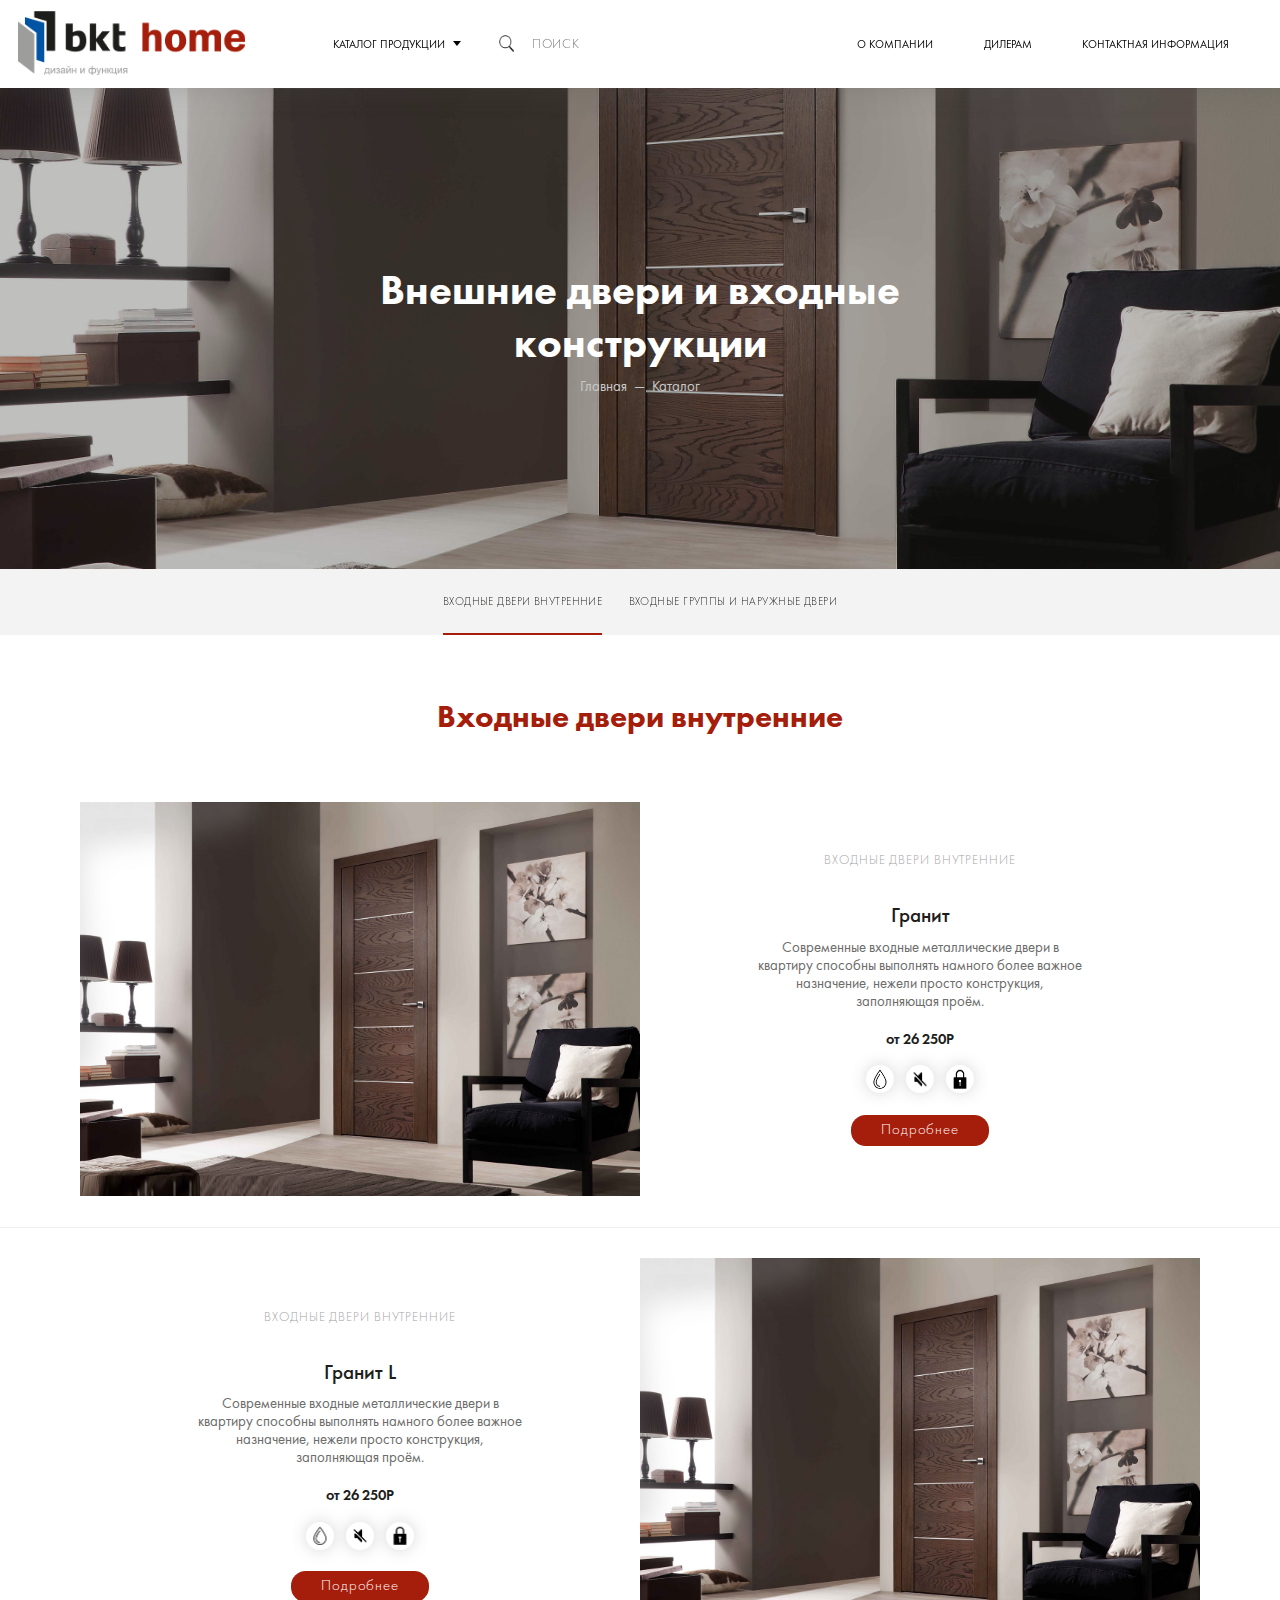
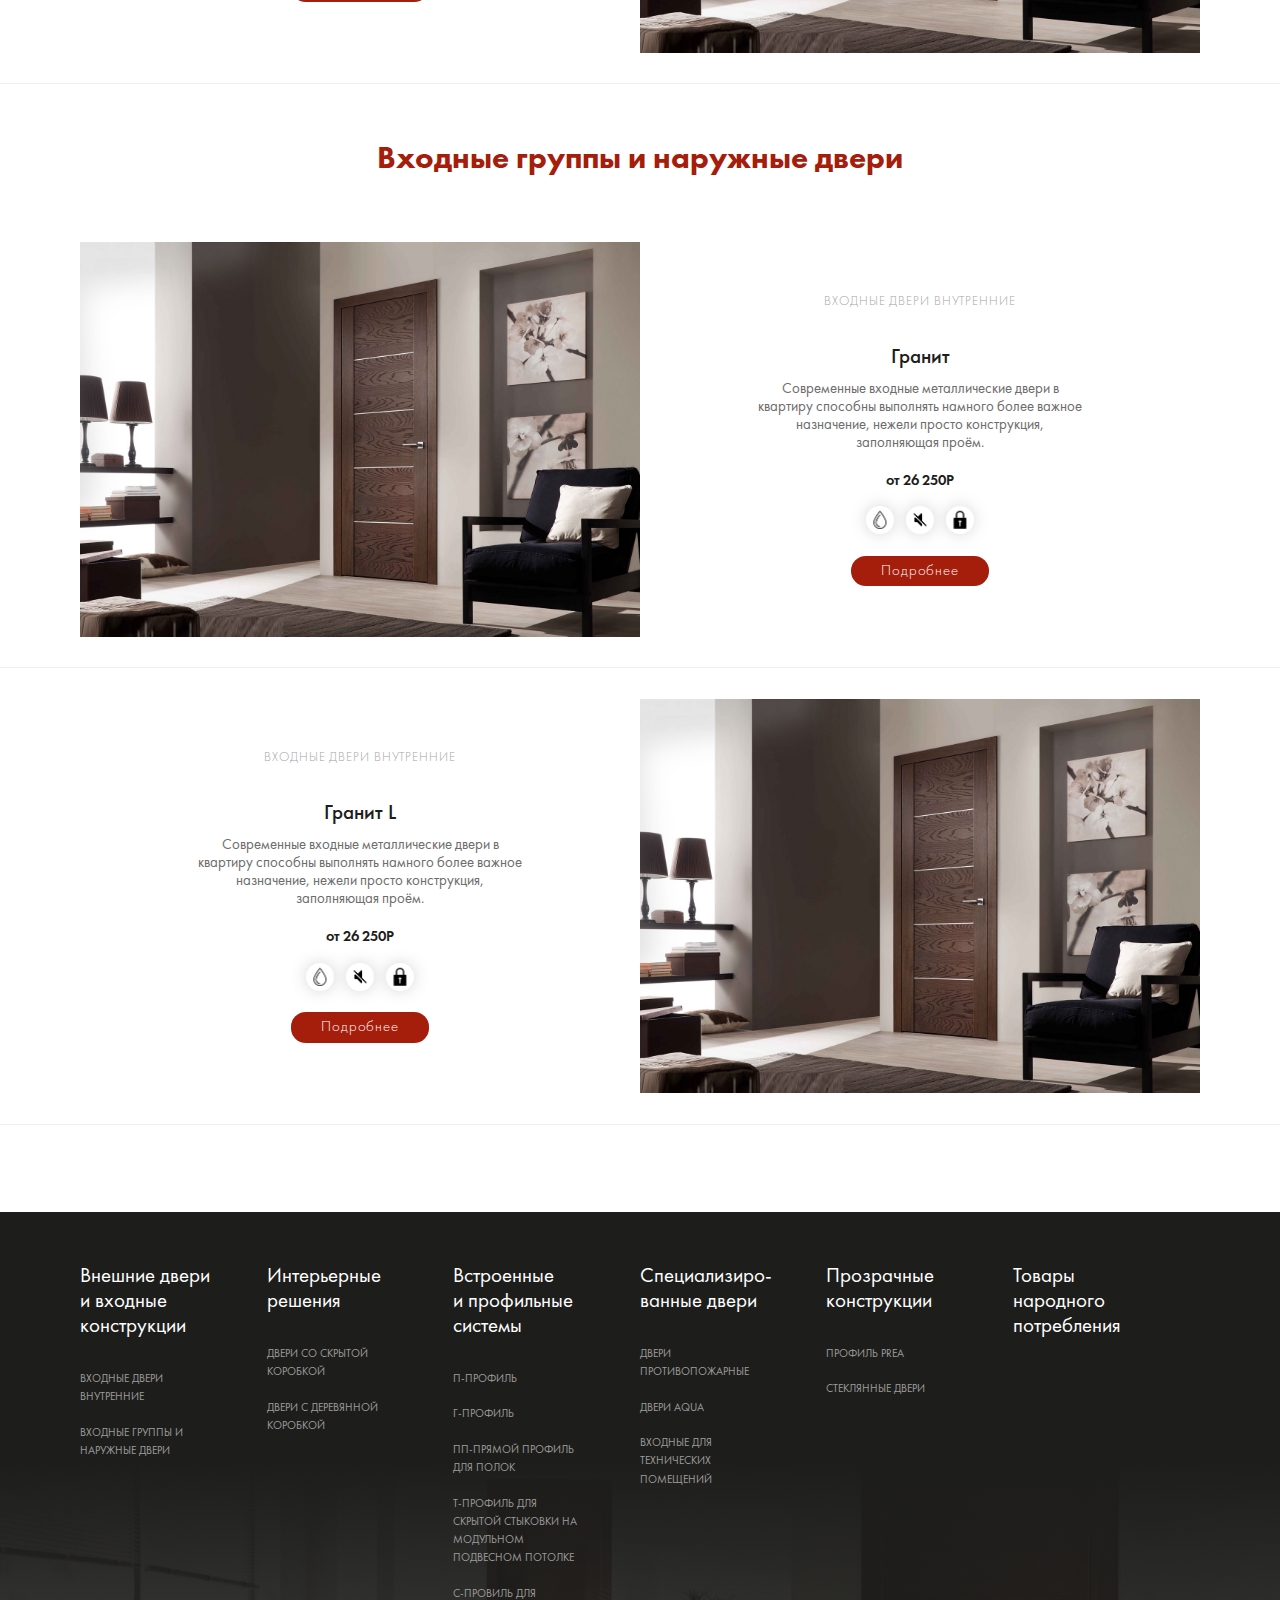
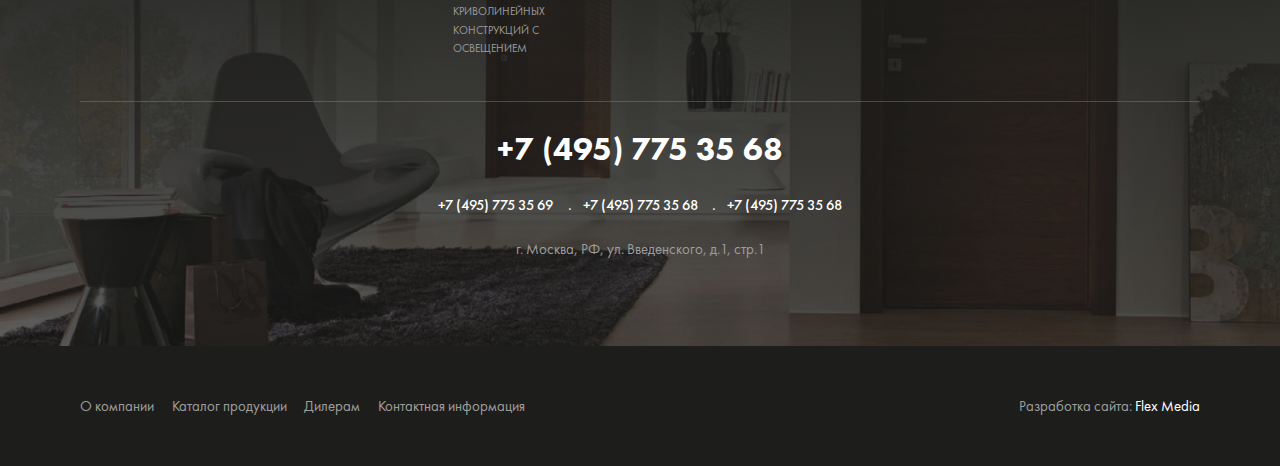
==== commit 054e9edf: "fix scroll to element" ====
--- a/bitrix/templates/main/1-0category.html
+++ b/bitrix/templates/main/1-0category.html
@@ -59,10 +59,10 @@
             </div>
           </div>
           <div class="header-search">
-            <div class="form">
+            <div class="form form-trigger">
               <form>
                 <div class="field">
-                  <button class="btn-search" type="submit"></button>
+                  <button class="btn-search" type="button"></button>
                 </div>
                 <div class="field">
                   <input type="text" placeholder="Поиск">
@@ -70,6 +70,9 @@
               </form>
             </div>
           </div>
+        </div>
+        <div class="hamburger">
+          <div class="hamburger-inner"><span></span><span></span><span></span></div>
         </div>
       </header>
       <div class="wrapper">
@@ -85,8 +88,8 @@
         </section>
         <nav class="secondary-nav">
           <ul>
-                        <li><a class="active" href="#scroll-1" data-scroller>Входные двери внутренние</a></li>
-                        <li><a href="#scroll-2" data-scroller>Входные группы и наружные двери</a></li>
+                        <li><a class="active" data-scroller="#scroll-1">Входные двери внутренние</a></li>
+                        <li><a data-scroller="#scroll-2">Входные группы и наружные двери</a></li>
           </ul>
         </nav>
         <section class="container">
@@ -439,7 +442,7 @@
         <div class="form">
           <div class="field">
             <div class="field-body">
-              <div class="color-rotator">
+              <div class="color-rotator color-rotator__popup">
                                 <div class="color-item">
                                   <input type="radio" name="color" id="t-1" value="Черный">
                                   <label for="t-1">
@@ -1151,7 +1154,7 @@
                 </div>
                 <div class="tab-in">
                   <div class="tab-cont" data-tab-cont="tab0">
-                    <div class="furn-rotator">
+                    <div class="furn-rotator furn-popup">
                                             <div class="furn-rotator__item">
                                               <input id="id-1" type="radio" name="furniture" value="Бренд: Кале, Серия: 1013JU">
                                               <label for="id-1">
@@ -1212,7 +1215,7 @@
                     </div>
                   </div>
                   <div class="tab-cont" data-tab-cont="tab1">
-                    <div class="furn-rotator">
+                    <div class="furn-rotator furn-popup">
                                             <div class="furn-rotator__item">
                                               <input id="id-5" type="radio" name="furniture" value="Бренд: Кале, Серия: 1013JU">
                                               <label for="id-5">
@@ -1261,7 +1264,7 @@
                     </div>
                   </div>
                   <div class="tab-cont" data-tab-cont="tab2">
-                    <div class="furn-rotator">
+                    <div class="furn-rotator furn-popup">
                                             <div class="furn-rotator__item">
                                               <input id="id-8" type="radio" name="furniture" value="Бренд: Кале, Серия: 1013JU">
                                               <label for="id-8">
@@ -1346,7 +1349,7 @@
                     </div>
                   </div>
                   <div class="tab-cont" data-tab-cont="tab3">
-                    <div class="furn-rotator">
+                    <div class="furn-rotator furn-popup">
                                             <div class="furn-rotator__item">
                                               <input id="id-14" type="radio" name="furniture" value="Бренд: Кале, Серия: 1013JU">
                                               <label for="id-14">
@@ -1392,5 +1395,102 @@
         </div>
       </div>
     </div>
+    <div class="modal__wrap modal__wrap-order" data-modal-wrap="order">
+      <div class="modal modal-front">
+        <div class="btn-close"></div>
+        <div class="modal__title">Форма обратной связи</div>
+        <div class="form">
+          <form class="js-validate">
+            <div class="columns">
+              <div class="columns__left">
+                <div class="field">
+                  <div class="field-head"><span>имя*</span></div>
+                  <div class="field-body">
+                    <input type="text" data-validation="length" data-validation-length="min2">
+                  </div>
+                </div>
+                <div class="field">
+                  <div class="field-head"><span>E-mail*</span></div>
+                  <div class="field-body">
+                    <input type="text" data-validation="email">
+                  </div>
+                </div>
+              </div>
+              <div class="columns__right">
+                <div class="field">
+                  <div class="field-head"><span>фамилия</span></div>
+                  <div class="field-body">
+                    <input type="text">
+                  </div>
+                </div>
+                <div class="field">
+                  <div class="field-head"><span>телефон*</span></div>
+                  <div class="field-body">
+                    <input class="numeric" type="text" data-validation="length" data-validation-length="6-20">
+                  </div>
+                </div>
+              </div>
+            </div>
+            <div class="field">
+              <div class="field-head"><span>Ваш заказ*</span></div>
+              <div class="field-body">
+                <textarea class="no-event" readonly>Наружная дверь гранит L, р-р 2000х600 мм, филенчатая ламинированная с горизонтальными вставками из нержавеющей стали, цвет венге, комплект ручек “Заха Хадид”.</textarea>
+              </div>
+            </div>
+            <div class="field">
+              <div class="field-head"><span>Комментарий к заказу</span></div>
+              <div class="field-body">
+                <textarea></textarea>
+              </div>
+            </div>
+            <div class="field">
+              <button class="btn btn-red" type="submit"><span>Отправить</span></button>
+            </div>
+          </form>
+        </div>
+      </div>
+      <div class="modal modal-back">
+        <div class="btn-close"></div>
+        <div class="modal__title">Благодарим вас!</div>
+        <div class="modal__text"> 
+          <p>В течение рабочего дня с вами свяжется наш менеджер. Спасибо, что выбрали нас!</p>
+        </div>
+        <div class="close">Закрыть</div>
+      </div>
+    </div>
+    <div class="mobile__navi">
+      <div class="mobile__navi-container">
+        <div class="menu__navi-header">
+          <div class="close"><span></span></div>
+          <div class="form-container form-trigger">
+            <form>
+              <div class="field">
+                <button class="btn-search" type="button"></button>
+              </div>
+              <div class="field">
+                <input type="text" placeholder="Поиск">
+              </div>
+            </form>
+          </div>
+        </div>
+        <div class="menu__content">
+          <ul>
+            <li><a href="">Каталог продукции</a>
+              <ul>
+                <li><a href="">Внешние двери и входные конструкции<i></i></a></li>
+                <li><a href="">Интерьерные решения<i></i></a></li>
+                <li><a href="">Встроенные и профильные системы<i></i></a></li>
+                <li><a href="">Специализированные двери<i></i></a></li>
+                <li><a href="">Прозрачные конструкции<i></i></a></li>
+                <li><a href="">Товары народного потребления</a></li>
+              </ul>
+            </li>
+            <li><a href="">О компании</a></li>
+            <li><a href="">Дилерам</a></li>
+            <li><a href="">Контактная информация</a></li>
+          </ul>
+        </div>
+      </div>
+    </div>
   </body>
 </html>--- a/bitrix/templates/main/css/screen.css
+++ b/bitrix/templates/main/css/screen.css
@@ -1 +1,3 @@
-@charset "UTF-8";a,abbr,acronym,address,applet,article,aside,audio,b,big,blockquote,body,canvas,caption,center,cite,code,dd,del,details,dfn,div,dl,dt,em,embed,fieldset,figcaption,figure,footer,form,h1,h2,h3,h4,h5,h6,header,hgroup,html,i,iframe,img,ins,kbd,label,legend,li,mark,menu,nav,object,ol,output,p,pre,q,ruby,s,samp,section,small,span,strike,strong,sub,summary,sup,table,tbody,td,tfoot,th,thead,time,tr,tt,u,ul,var,video{margin:0;padding:0;border:0;vertical-align:baseline}body,html{height:100%}a img,fieldset,img{border:none}input[type=email],input[type=tel],input[type=text],textarea{-webkit-appearance:none}textarea{overflow:auto}button,input{margin:0;padding:0;border:0}button,input[type=submit]{cursor:pointer}a,a:focus,button,div,h1,h2,h3,h4,h5,h6,input,select,span,textarea{outline:none}ol,ul{list-style-type:none}table{border-spacing:0;border-collapse:collapse;width:100%}html{-webkit-box-sizing:border-box;box-sizing:border-box}*,:after,:before{-webkit-box-sizing:inherit;box-sizing:inherit}a{text-decoration:none;color:#000;outline:none}@font-face{font-family:Book;src:url(../fonts/FuturaNewBook.eot);src:url(../fonts/FuturaNewBook.eot?#iefix) format("embedded-opentype"),url(../fonts/FuturaNewBook.woff) format("woff"),url(../fonts/FuturaNewBook.ttf) format("truetype");font-weight:400;font-style:normal}@font-face{font-family:Medium;src:url(../fonts/FuturaNewMedium.eot);src:url(../fonts/FuturaNewMedium.eot?#iefix) format("embedded-opentype"),url(../fonts/FuturaNewMedium.woff) format("woff"),url(../fonts/FuturaNewMedium.ttf) format("truetype");font-weight:400;font-style:normal}@font-face{font-family:Demi;src:url(../fonts/FuturaNewDemi.eot);src:url(../fonts/FuturaNewDemi.eot?#iefix) format("embedded-opentype"),url(../fonts/FuturaNewDemi.woff) format("woff"),url(../fonts/FuturaNewDemi.ttf) format("truetype");font-weight:400;font-style:normal}@font-face{font-family:Heavy;src:url(../fonts/FuturaNewHeavy.eot);src:url(../fonts/FuturaNewHeavy.eot?#iefix) format("embedded-opentype"),url(../fonts/FuturaNewHeavy.woff) format("woff"),url(../fonts/FuturaNewHeavy.ttf) format("truetype");font-weight:400;font-style:normal}@font-face{font-family:Light;src:url(../fonts/FuturaNewLight.eot);src:url(../fonts/FuturaNewLight.eot?#iefix) format("embedded-opentype"),url(../fonts/FuturaNewLight.woff) format("woff"),url(../fonts/FuturaNewLight.ttf) format("truetype");font-weight:400;font-style:normal}@font-face{font-family:Helvetica;src:url(../fonts/helveticaneuecyr-roman-webfont.eot);src:url(../fonts/helveticaneuecyr-roman-webfont.eot?#iefix) format("embedded-opentype"),url(../fonts/helveticaneuecyr-roman-webfont.woff) format("woff"),url(../fonts/helveticaneuecyr-roman-webfont.ttf) format("truetype");font-weight:400;font-style:normal}.slick-slider{-webkit-box-sizing:border-box;box-sizing:border-box;-moz-box-sizing:border-box;-webkit-touch-callout:none;-webkit-user-select:none;-moz-user-select:none;-ms-user-select:none;user-select:none;-ms-touch-action:pan-y;touch-action:pan-y;-webkit-tap-highlight-color:transparent}.slick-list,.slick-slider{position:relative;display:block}.slick-list{overflow:hidden;margin:0;padding:0}.slick-list:focus{outline:none}.slick-loading .slick-list{background:#fff}.slick-list.dragging{cursor:pointer;cursor:hand}.slick-slide,.slick-slide img,.slick-slider .slick-list,.slick-track{-webkit-transform:translateZ(0);transform:translateZ(0)}.slick-track{position:relative;left:0;top:0;display:block;zoom:1}.slick-track:after,.slick-track:before{content:"";display:table}.slick-track:after{clear:both}.slick-loading .slick-track{visibility:hidden}.slick-slide{float:left;height:100%;min-height:1px}.slick-slide img{display:block;max-width:100%}.slick-slide.slick-loading img{display:none}.slick-slide.dragging img{pointer-events:none}.slick-initialized .slick-slide{display:block}.slick-loading .slick-slide{visibility:hidden}.slick-vertical .slick-slide{display:block;height:auto;border:1px solid transparent}.slick-next,.slick-prev{position:absolute;top:50%;margin-top:-10px;font:0/0 a;text-shadow:none;color:transparent;height:20px;background:none;left:0;z-index:1}.slick-next:focus,.slick-prev:focus{outline:none}.slick-next.slick-disabled,.slick-prev.slick-disabled{opacity:.2}.slick-next:before,.slick-prev:before{height:30px;line-height:30px;content:"prev";display:inline-block;vertical-align:middle;font-size:15px;color:#fff;background:#000}.slick-next{right:0;left:auto}.slick-next:before{content:"next";display:inline-block}.slick-dots{text-align:center;position:absolute;margin:0;bottom:0;left:0;right:0}.slick-dots li{position:relative;display:inline-block;padding:0 3px}.slick-dots li.slick-active button{background:#000}.slick-dots button{display:block;width:10px;height:10px;background:#fff;-webkit-box-shadow:0 1px 5px rgba(0,0,0,.25);box-shadow:0 1px 5px rgba(0,0,0,.25);cursor:pointer;font:0/0 a;text-shadow:none;color:transparent;-webkit-border-radius:50%;border-radius:50%}.tooltipster-default{-webkit-border-radius:5px;border-radius:5px;border:2px solid #000;background:#4c4c4c;color:#fff}.tooltipster-default .tooltipster-content{font-family:Arial,sans-serif;font-size:14px;line-height:16px;padding:8px 10px;overflow:hidden}.tooltipster-icon{cursor:help;margin-left:4px}.tooltipster-base{padding:0;font-size:0;line-height:0;position:absolute;left:0;top:0;z-index:9999999;pointer-events:none;width:auto;overflow:visible}.tooltipster-base .tooltipster-content{overflow:hidden}.tooltipster-arrow{display:block;text-align:center;width:100%;height:100%;position:absolute;top:0;left:0;z-index:-1}.tooltipster-arrow-border,.tooltipster-arrow span{display:block;width:0;height:0;position:absolute}.tooltipster-arrow-top-left span,.tooltipster-arrow-top-right span,.tooltipster-arrow-top span{border-left:8px solid transparent!important;border-right:8px solid transparent!important;border-top:8px solid;bottom:-7px}.tooltipster-arrow-top-left .tooltipster-arrow-border,.tooltipster-arrow-top-right .tooltipster-arrow-border,.tooltipster-arrow-top .tooltipster-arrow-border{border-left:9px solid transparent!important;border-right:9px solid transparent!important;border-top:9px solid;bottom:-7px}.tooltipster-arrow-bottom-left span,.tooltipster-arrow-bottom-right span,.tooltipster-arrow-bottom span{border-left:8px solid transparent!important;border-right:8px solid transparent!important;border-bottom:8px solid;top:-7px}.tooltipster-arrow-bottom-left .tooltipster-arrow-border,.tooltipster-arrow-bottom-right .tooltipster-arrow-border,.tooltipster-arrow-bottom .tooltipster-arrow-border{border-left:9px solid transparent!important;border-right:9px solid transparent!important;border-bottom:9px solid;top:-7px}.tooltipster-arrow-bottom .tooltipster-arrow-border,.tooltipster-arrow-bottom span,.tooltipster-arrow-top .tooltipster-arrow-border,.tooltipster-arrow-top span{left:0;right:0;margin:0 auto}.tooltipster-arrow-bottom-left span,.tooltipster-arrow-top-left span{left:6px}.tooltipster-arrow-bottom-left .tooltipster-arrow-border,.tooltipster-arrow-top-left .tooltipster-arrow-border{left:5px}.tooltipster-arrow-bottom-right span,.tooltipster-arrow-top-right span{right:6px}.tooltipster-arrow-bottom-right .tooltipster-arrow-border,.tooltipster-arrow-top-right .tooltipster-arrow-border{right:5px}.tooltipster-arrow-left .tooltipster-arrow-border,.tooltipster-arrow-left span{border-top:8px solid transparent!important;border-bottom:8px solid transparent!important;border-left:8px solid;top:50%;margin-top:-7px;right:-7px}.tooltipster-arrow-left .tooltipster-arrow-border{border-top:9px solid transparent!important;border-bottom:9px solid transparent!important;border-left:9px solid;margin-top:-8px}.tooltipster-arrow-right .tooltipster-arrow-border,.tooltipster-arrow-right span{border-top:8px solid transparent!important;border-bottom:8px solid transparent!important;border-right:8px solid;top:50%;margin-top:-7px;left:-7px}.tooltipster-arrow-right .tooltipster-arrow-border{border-top:9px solid transparent!important;border-bottom:9px solid transparent!important;border-right:9px solid;margin-top:-8px}.tooltipster-fade{opacity:0;-webkit-transition-property:opacity;transition-property:opacity}.tooltipster-fade-show{opacity:1}.tooltipster-grow{-webkit-transform:scale(0);-ms-transform:scale(0);transform:scale(0);-webkit-transition-property:-webkit-transform;transition-property:-webkit-transform;transition-property:transform;transition-property:transform,-webkit-transform;-webkit-backface-visibility:hidden}.tooltipster-grow-show{-webkit-transform:scale(1);-ms-transform:scale(1);transform:scale(1);-webkit-transition-timing-function:cubic-bezier(.175,.885,.32,1);-webkit-transition-timing-function:cubic-bezier(.175,.885,.32,1.15);transition-timing-function:cubic-bezier(.175,.885,.32,1.15)}.tooltipster-swing{opacity:0;-webkit-transform:rotate(4deg);-ms-transform:rotate(4deg);transform:rotate(4deg);-webkit-transition-property:-webkit-transform,opacity;-webkit-transition-property:-webkit-transform;transition-property:-webkit-transform;transition-property:transform;transition-property:transform,-webkit-transform}.tooltipster-swing-show{opacity:1;-webkit-transform:rotate(0deg);-ms-transform:rotate(0deg);transform:rotate(0deg);-webkit-transition-timing-function:cubic-bezier(.23,.635,.495,1);-webkit-transition-timing-function:cubic-bezier(.23,.635,.495,2.4);transition-timing-function:cubic-bezier(.23,.635,.495,2.4)}.tooltipster-fall{top:0;-webkit-transition-property:top;transition-property:top;-webkit-transition-timing-function:cubic-bezier(.175,.885,.32,1);-webkit-transition-timing-function:cubic-bezier(.175,.885,.32,1.15);transition-timing-function:cubic-bezier(.175,.885,.32,1.15)}.tooltipster-fall.tooltipster-dying{-webkit-transition-property:all;transition-property:all;top:0!important;opacity:0}.tooltipster-slide{left:-40px;-webkit-transition-property:left;transition-property:left;-webkit-transition-timing-function:cubic-bezier(.175,.885,.32,1);-webkit-transition-timing-function:cubic-bezier(.175,.885,.32,1.15);transition-timing-function:cubic-bezier(.175,.885,.32,1.15)}.tooltipster-slide.tooltipster-dying{-webkit-transition-property:all;transition-property:all;left:0!important;opacity:0}.tooltipster-content-changing{opacity:.5;-webkit-transform:scale(1.1);-ms-transform:scale(1.1);transform:scale(1.1)}html{height:100%;font-size:16px}html.modal-open{overflow:hidden}html.modal-open body{overflow:visible!important}body{font-family:Book;background-color:#fff}.out{overflow:hidden}.header{background-color:#fff;padding:13px 20px;padding:.8125rem 1.25rem;height:100px;height:6.25rem;position:fixed;-webkit-box-shadow:0 0 30px rgba(78,78,78,.23);box-shadow:0 0 30px rgba(78,78,78,.23);z-index:5;left:0;right:0;top:0;-webkit-transform:translateZ(0);transform:translateZ(0);will-change:transform;-webkit-transition:-webkit-transform .2s;transition:-webkit-transform .2s;transition:transform .2s;transition:transform .2s,-webkit-transform .2s}.header.is-hidden{-webkit-transform:translateY(-100%);-ms-transform:translateY(-100%);transform:translateY(-100%);-webkit-box-shadow:none;box-shadow:none}.header .logo{width:260px;width:16.25rem;height:73px;height:4.5625rem;background-image:url(../img/icons/logo.png);background-size:cover;display:block;float:left}.header .navigation{float:right}.header .navigation .navigation-item{font-family:Book;text-transform:uppercase;font-size:13px;font-size:.8125rem;color:#000;-webkit-transition:color .3s ease;transition:color .3s ease;display:inline-block;vertical-align:middle;padding:29px;padding:1.8125rem}.header .navigation .navigation-item:hover{color:#a51d0b}.header .overlay{text-align:center}.header .nav{display:inline-block;position:relative;vertical-align:middle}.header .nav .nav-trigger{display:block;padding:29px 0;padding:1.8125rem 0;font-size:0;cursor:pointer}.header .nav .nav-trigger span{font-family:Book;font-size:13px;font-size:.8125rem;color:#000;text-transform:uppercase;display:inline-block;vertical-align:middle;margin-right:8px}.header .nav .nav-trigger i{display:inline-block;vertical-align:middle;width:8px;height:5px;width:0;height:0;border-style:solid;border-width:5px 4px 0;border-color:#000 transparent transparent}.header .nav .nav-drop{position:absolute;width:296px;width:18.5rem;left:-46px;left:-2.875rem;top:100%;padding-top:15px;padding-top:.9375rem;text-align:left;display:none}.header .nav .nav-drop .level{padding:15px 0;padding:.9375rem 0}.header .nav .nav-drop .level.level-1{border-top:2px solid #a51d0b;background-color:#fff}.header .nav .nav-drop .level.level-1,.header .nav .nav-drop .level.level-2{-webkit-box-shadow:0 32px 40px 0 rgba(0,0,0,.25);box-shadow:0 32px 40px 0 rgba(0,0,0,.25)}.header .nav .nav-drop .level.level-2{position:absolute;left:100%;top:15px;top:.9375rem;background-color:#a51d0b;width:296px;width:18.5rem;bottom:0;padding:25px 0;padding:1.5625rem 0;overflow:hidden;display:none}.header .nav .nav-drop .level.level-2:after{content:'';position:absolute;z-index:0;-webkit-box-shadow:inset 0 0 40px 0 rgba(0,0,0,.25);box-shadow:inset 0 0 40px 0 rgba(0,0,0,.25);top:-40px;top:-2.5rem;right:-40px;right:-2.5rem;bottom:-40px;bottom:-2.5rem;left:0}.header .nav .nav-drop .level.level-2 .level-item{position:relative;z-index:1}.header .nav .nav-drop .level.level-2 .level-item a{color:#f2b8b8;padding:9px 46px;padding:.5625rem 2.875rem}.header .nav .nav-drop .level.level-2 .level-item a:hover{background-color:transparent}.header .nav .nav-drop .level .level-item a{font-family:Book;font-size:17px;font-size:1.0625rem;color:#000;padding:15px 46px;padding:.9375rem 2.875rem;display:block;-webkit-transition:color .3s ease,background-color .3s ease;transition:color .3s ease,background-color .3s ease;position:relative}.header .nav .nav-drop .level .level-item a:hover{background-color:#a51d0b;color:#fff}.header .nav .nav-drop .level .level-item:hover>a{background-color:#a51d0b;z-index:5;color:#fff}.header .nav .nav-drop .level .level-item:hover [class*=level-]{display:block}.header .header-search{max-width:300px;max-width:18.75rem;width:100%;display:inline-block;vertical-align:middle;text-align:left;padding-left:40px;padding-left:2.5rem}.header .header-search .form .field{display:inline-block;vertical-align:middle;margin-bottom:0}.header .header-search .form .field:first-of-type{width:30px}.header .header-search .form .field:last-of-type{width:225px}.header .header-search .form .field input{max-width:260px;max-width:16.25rem;text-transform:uppercase;font-family:Light;font-size:13px;letter-spacing:.9px;border-bottom:1px solid transparent;width:30%;-webkit-transition:border-color .3s ease,width .3s ease;transition:border-color .3s ease,width .3s ease}.header .header-search .form .field input:focus{border-color:#a51d0b;width:100%}.header .header-search .form .field button{width:18px;width:1.125rem;height:19px;height:1.1875rem;background-image:url(../img/icons/icon-10.png);background-size:cover;background-color:transparent;background-repeat:no-repeat;margin-right:10px;margin-right:.625rem;position:relative;top:2px}.l-center{max-width:1310px;padding:0 15px;margin:0 auto;*zoom:1}.l-center:after{content:" ";display:table;clear:both}.footer.animating .footer-top .footer__scale div{-webkit-transform:scale(1.5);-ms-transform:scale(1.5);transform:scale(1.5);-webkit-transition:-webkit-transform 30s linear;transition:-webkit-transform 30s linear;transition:transform 30s linear;transition:transform 30s linear,-webkit-transform 30s linear}.footer .footer-top{padding:58px 0 20px;padding:3.625rem 0 1.25rem;position:relative}.footer .footer-top .footer__scale{position:absolute;top:0;bottom:0;right:0;left:0;overflow:hidden;z-index:-1}.footer .footer-top .footer__scale:after{content:"";position:absolute;top:0;left:0;right:0;bottom:0;background:-webkit-linear-gradient(top,#1d1d1b,#1d1d1b 34%,rgba(29,29,27,0));background:-webkit-gradient(linear,left top,left bottom,from(#1d1d1b),color-stop(34%,#1d1d1b),to(rgba(29,29,27,0)));background:linear-gradient(180deg,#1d1d1b 0,#1d1d1b 34%,rgba(29,29,27,0));filter:progid:DXImageTransform.Microsoft.gradient(startColorstr='#1d1d1b',endColorstr='#001d1d1b',GradientType=0)}.footer .footer-top .footer__scale div{position:absolute;width:100%;top:0;left:0;height:100%;-webkit-transform:scale(1);-ms-transform:scale(1);transform:scale(1);background-size:cover;background-position:50% 80%}.footer .contancts{width:100%;text-align:center;border-top:1px solid hsla(60,1%,61%,.35);padding:30px 0;padding:1.875rem 0}.footer .contancts .main__phone{margin-bottom:30px;margin-bottom:1.875rem}.footer .contancts .main__phone span{font-family:Heavy;font-size:38px;font-size:2.375rem;color:#fff}.footer .contancts .phone__list{margin-bottom:30px;margin-bottom:1.875rem}.footer .contancts .phone__list li{font-family:Medium;font-size:17px;font-size:1.0625rem;display:inline-block;color:#fff;position:relative}.footer .contancts .phone__list li:not(:last-of-type){margin-right:30px;margin-right:1.875rem}.footer .contancts .phone__list li:not(:last-of-type):after{content:'.';position:absolute;right:-21px;right:-1.3125rem;bottom:0}.footer .contancts .address{font-size:17px;font-size:1.0625rem;color:#9d9d9c}.footer .footer-bottom{*zoom:1;background-color:#1d1d1b;padding:58px 0 59px;padding:3.625rem 0 3.6875rem}.footer .footer-bottom:after{content:" ";display:table;clear:both}.footer__nav{float:left;font-size:0}.footer__nav .footer__nav-item{display:inline-block;vertical-align:top;color:#9d9d9c;-webkit-transition:color .3s ease;transition:color .3s ease;font-size:17px;font-size:1.0625rem}.footer__nav .footer__nav-item:not(:last-of-type){margin-right:20px;margin-right:1.25rem}.footer__nav .footer__nav-item:hover{color:#fff}.developers{float:right}.developers a{color:#9d9d9c;font-size:17px;font-size:1.0625rem}.developers a span{color:#fff;-webkit-transition:color .3s ease;transition:color .3s ease}.developers:hover span{color:#a51d0b}.map__catalog{font-size:0;margin-bottom:40px;margin-bottom:2.5rem}.map__catalog .map__catalog-item{display:inline-block;vertical-align:top;width:16.66%}.map__catalog .map__catalog-item>li{padding-right:15%}.map__catalog .map__catalog-item>li>a{font-size:24px;font-size:1.5rem;color:#fff;-webkit-transition:color .3s ease;transition:color .3s ease;margin-bottom:25px;margin-bottom:1.5625rem;display:inline-block}.map__catalog .map__catalog-item>li>a:hover{color:#a51d0b}.map__catalog .map__catalog-item ul>li{padding-right:20%}.map__catalog .map__catalog-item ul>li a{font-size:13px;font-size:.8125rem;color:#9d9d9c;-webkit-transition:color .3s ease;transition:color .3s ease;text-transform:uppercase;padding:10px 0;padding:.625rem 0;display:inline-block;line-height:1.6}.map__catalog .map__catalog-item ul>li a:hover{color:#a51d0b}.intro{position:relative;overflow:hidden}.intro .intro__cover{background-size:cover;background-repeat:no-repeat;background-position:50%}.intro .intro__cover,.intro .intro__cover:after{position:absolute;top:0;left:0;width:100%;height:100%}.intro .intro__cover:after{content:'';background-color:rgba(44,44,41,.3)}.intro .intro__wrap{*zoom:1;height:100%}.intro .intro__wrap:after{content:" ";display:table;clear:both}.intro .intro__wrap .intro__content{position:absolute;z-index:2;zoom:1;top:0;left:0;width:100%;height:100%;text-align:center}.intro .intro__wrap .intro__content .intro__content-wrap{position:absolute;top:30%;left:0;width:100%;-webkit-transform:translateY(-50%);-ms-transform:translateY(-50%);transform:translateY(-50%);-webkit-backface-visibility:hidden;backface-visibility:hidden}.intro .intro__wrap .intro__content .intro__content-wrap .intro__content-lead{max-width:1000px;display:inline-block}.intro .intro__wrap .intro__content .intro__content-wrap .intro__content-lead span{font-family:Heavy;font-size:48px;font-size:3rem;color:#fff}.intro .intro__wrap .intro__content .intro__content-wrap .intro__content-lead span .red{color:#b33727}.intro .intro__wrap .intro__content .intro__content-wrap .intro__content-lead span .grey{color:#b7b7b7}.intro .intro__wrap .intro__overlay{opacity:0;visibility:hidden;left:100%;height:100%;width:100%;top:0}.intro .intro__wrap .intro__overlay,.intro .intro__wrap .intro__overlay.visible{-webkit-transition:background-color .3s linear,opacity .3s linear,visibility .3s linear;transition:background-color .3s linear,opacity .3s linear,visibility .3s linear}.intro .intro__wrap .intro__overlay.visible{opacity:.3;visibility:visible;left:0}.intro .intro__wrap .intro__hover .intro-hover-item{position:absolute;z-index:1;top:0;left:100%;width:20%;height:100%;overflow:hidden;background-repeat:no-repeat;background-position:50%;opacity:0;visibility:hidden}.intro .intro__wrap .intro__hover .intro-hover-item,.intro .intro__wrap .intro__hover .intro-hover-item.hover{-webkit-transition:opacity .3s linear,z-index .1s linear,visibility .1s linear;transition:opacity .3s linear,z-index .1s linear,visibility .1s linear}.intro .intro__wrap .intro__hover .intro-hover-item.hover{z-index:3;visibility:visible;opacity:1}.intro .intro__wrap .intro__hover .intro-hover-item.hover:nth-of-type(1){left:0}.intro .intro__wrap .intro__hover .intro-hover-item.hover:nth-of-type(2){left:20%}.intro .intro__wrap .intro__hover .intro-hover-item.hover:nth-of-type(3){left:40%}.intro .intro__wrap .intro__hover .intro-hover-item.hover:nth-of-type(4){left:60%}.intro .intro__wrap .intro__hover .intro-hover-item.hover:nth-of-type(5){left:80%}.intro .intro__wrap .intro__hover .intro-hover-item .intro-hover-item__cover{position:absolute;top:0;left:0;width:100%;height:100%;opacity:.46}.intro .intro__wrap .intro__hover .intro-hover-item .intro-hover-item__content{position:absolute;left:0;z-index:2;color:#fff;width:100%;text-align:center;-webkit-transition:-webkit-transform .3s linear .1s;transition:-webkit-transform .3s linear .1s;transition:transform .3s linear .1s;transition:transform .3s linear .1s,-webkit-transform .3s linear .1s}.intro .intro__wrap .intro__hover .intro-hover-item .intro-hover-item__content .icon{width:100px;width:6.25rem;height:100px;height:6.25rem;display:inline-block;background-color:#9d9d9c;-webkit-border-radius:100%;border-radius:100%;margin-bottom:10px;margin-bottom:.625rem}.intro .intro__wrap .intro__hover .intro-hover-item .intro-hover-item__content .text{opacity:0;-webkit-transition:opacity .3s linear .1s;transition:opacity .3s linear .1s}.intro .intro__wrap .intro__hover .intro-hover-item .intro-hover-item__content .title{font-family:Medium;font-size:24px;font-size:1.5rem;margin-bottom:10px;margin-bottom:.625rem}.intro .intro__wrap .intro__hover .intro-hover-item .intro-hover-item__content .descr{font-size:17px;font-size:1.0625rem;padding:0 5%;margin-bottom:25px;margin-bottom:1.5625rem}.intro .intro__wrap .intro__hover .intro-hover-item.hover .intro-hover-item__content{-webkit-transform:translateY(-40%);-ms-transform:translateY(-40%);transform:translateY(-40%);-webkit-transition:-webkit-transform .3s linear .1s;transition:-webkit-transform .3s linear .1s;transition:transform .3s linear .1s;transition:transform .3s linear .1s,-webkit-transform .3s linear .1s}.intro .intro__wrap .intro__hover .intro-hover-item.hover .intro-hover-item__content .text{opacity:1;-webkit-transition:opacity .3s linear .1s;transition:opacity .3s linear .1s}.intro .intro__content-grid{position:absolute;top:50%;left:0;right:0;z-index:3}.intro .intro__content-grid .intro__content-grid-action{font-size:0;line-height:0;white-space:nowrap}.intro .intro__content-grid .intro__content-grid-action .intro__content-grid-item{display:inline-block;vertical-align:middle;height:100px;height:6.25rem;width:20%;position:relative;-webkit-transition:-webkit-transform .3s linear .1s;transition:-webkit-transform .3s linear .1s;transition:transform .3s linear .1s;transition:transform .3s linear .1s,-webkit-transform .3s linear .1s}.intro .intro__content-grid .intro__content-grid-action .intro__content-grid-item span{position:absolute;top:50%;left:50%;-webkit-transform:translate(-50%,-50%);-ms-transform:translate(-50%,-50%);transform:translate(-50%,-50%);width:100px;width:6.25rem;height:100px;height:6.25rem;-webkit-border-radius:100%;border-radius:100%;background-color:#9d9d9c;cursor:pointer}.intro .intro__content-grid .intro__content-grid-action .intro__content-grid-item.active{-webkit-transform:translateY(-100%);-ms-transform:translateY(-100%);transform:translateY(-100%)}.intro .intro__scroll{position:absolute;bottom:30px;bottom:1.875rem;left:50%;-webkit-transform:translate(-50%);-ms-transform:translate(-50%);transform:translate(-50%);cursor:pointer;z-index:2}.intro .intro__scroll .intro-icon{display:block;text-align:center;margin-bottom:10px;margin-bottom:.625rem}.intro .intro__scroll .intro-icon span{background-image:url(../img/icons/icon-9.png);width:17px;width:1.0625rem;height:26px;height:1.625rem;background-size:cover;display:inline-block}.intro .intro__scroll .intro-text span{font-size:17px;font-size:1.0625rem;color:#fff;letter-spacing:1px;letter-spacing:.0625rem}.btn{height:35px;height:2.1875rem;-webkit-border-radius:17px;border-radius:17px;-webkit-border-radius:1.0625rem;border-radius:1.0625rem;line-height:35px;line-height:2.1875rem;display:inline-block;background-color:#fff}.btn span{font-size:17px;font-size:1.0625rem;color:#000;display:block;padding:0 35px;padding:0 2.1875rem;font-family:Light;letter-spacing:1px;letter-spacing:.05625rem;height:38px;height:2.375rem;-webkit-border-radius:19px;border-radius:19px;-webkit-border-radius:1.1875rem;border-radius:1.1875rem}.btn.btn-red{background-color:#a51d0b}.btn.btn-red span{color:#fff}.btn.btn-black{background-color:#1d1d1b}.btn.btn-black span{color:#fff}.row{padding:50px 0 0;padding:3.125rem 0 0}.row .title{font-family:Heavy;font-size:36px;font-size:2.25rem;color:#a51d0b;text-align:center;margin:20px 0 40px;margin:1.25rem 0 2.5rem}.category-product{font-size:0;margin-bottom:50px;margin-bottom:3.125rem}.category-product .category-product__item{display:inline-block;vertical-align:top;width:20%;padding:5px 5px 20px;padding:.3125rem .3125rem 1.25rem;-webkit-transition:background-color .3s ease;transition:background-color .3s ease;position:relative}.category-product .category-product__item:hover{background-color:#fff;z-index:2}.category-product .category-product__item:hover .category-product__cover{top:-10px;top:-.625rem;bottom:-5px;bottom:-.3125rem;left:-5px;left:-.3125rem;right:-5px;right:-.3125rem;-webkit-box-shadow:0 0 95px rgba(78,78,78,.38);box-shadow:0 0 95px rgba(78,78,78,.38)}.category-product .category-product__item .category-product__cover{position:absolute;top:0;bottom:0;left:0;right:0;z-index:-1;-webkit-transition:all .15s ease;transition:all .15s ease}.category-product .category-product__item .image__cover{margin-bottom:15px;margin-bottom:.9375rem;text-align:center;height:246px;height:15.375rem;overflow:hidden;position:relative}.category-product .category-product__item .image__cover img{max-height:100%;top:50%;left:50%;-webkit-transform:translate(-50%,-50%);-ms-transform:translate(-50%,-50%);transform:translate(-50%,-50%);position:absolute}.category-product .category-product__item .category-product__title{text-align:center;font-size:13px;padding:0 25px;padding:0 1.5625rem;text-transform:uppercase;letter-spacing:1px;letter-spacing:.03125rem;line-height:1.5}.cooperation{font-size:0;margin-bottom:90px;margin-bottom:5.625rem}.cooperation .cooperation__item{display:inline-block;vertical-align:top;width:33.33%}.cooperation .cooperation__item .image__cover{float:left;width:80px;width:5rem;padding-right:30px;padding-right:1.875rem}.cooperation .cooperation__item .image__cover img{max-width:100%;max-height:50px;max-height:3.125rem}.cooperation .cooperation__item .overlay{overflow:hidden;max-width:75%;text-align:left}.cooperation .cooperation__item .cooperation__title{font-family:Medium;font-size:24px;font-size:1.5rem;color:#000}.cooperation .cooperation__item .cooperation__text{font-size:17px;font-size:1.0625rem;color:#9d9d9c;line-height:1.4}.products-popular .products-popular__gallery{position:relative}.rotator-navi{text-align:center}.rotator-navi .rotator-arrow{display:inline-block;vertical-align:middle;width:15px;width:.9375rem;height:28px;height:1.75rem;background-size:cover;cursor:pointer}.rotator-navi .rotator-arrow.rotator-arrow__left{background-image:url(../img/icons/icon-8.png)}.rotator-navi .rotator-arrow.rotator-arrow__right{background-image:url(../img/icons/icon-7.png)}.rotator-navi .rotator-arrow.disabled{opacity:.5;pointer-events:none}.rotator-navi .rotator-counter{font-size:13px;font-size:.8125rem;margin:0 15px;margin:0 .9375rem}.rotator-navi .rotator-counter,.rotator-navi .rotator-counter .rotator__counter-all,.rotator-navi .rotator-counter .rotator__counter-current,.rotator-navi .rotator-counter .rotator__counter-separator{display:inline-block;vertical-align:middle}.products-popular{margin-bottom:50px;margin-bottom:3.125rem;position:relative}.products-popular .products-popular__gallery{padding:20px 0 40px;padding:1.25rem 0 2.5rem;position:relative}.products-popular .products-popular__gallery .rotator-navi{position:absolute;top:-72px;top:-4.5rem;right:0}.products-item{width:25%;display:inline-block;vertical-align:top;padding:0 20px;padding:0 1.25rem;text-align:center}.products-item a{display:inline-block;max-width:215px}.products-item a:hover .products-descr .name-collection{color:#a51d0b}.products-item .image__cover{margin-bottom:25px;margin-bottom:1.5625rem;height:420px;height:26.25rem;overflow:hidden;position:relative}.products-item .image__cover img{max-height:100%;position:absolute;top:50%;left:50%;-webkit-transform:translate(-50%,-50%);-ms-transform:translate(-50%,-50%);transform:translate(-50%,-50%)}.products-item .badge{width:100%;text-align:center;top:-47px;top:-2.9375rem;margin-bottom:-36px;margin-bottom:-2.25rem}.products-item .products-descr{text-align:center}.products-item .products-descr .name-item{font-size:13px;font-size:.8125rem;text-transform:uppercase;font-family:Light;color:#9d9d9c;margin-bottom:5px;margin-bottom:.3125rem;letter-spacing:1px;letter-spacing:.0375rem}.products-item .products-descr .name-collection{font-size:17px;font-size:1.0625rem;color:#1d1d1b;margin-bottom:15px;margin-bottom:.9375rem;-webkit-transition:color .3s ease;transition:color .3s ease}.products-item .products-descr .price{font-family:Demi;font-size:17px;font-size:1.0625rem;color:#1d1d1b}.products-properties{font-size:0;margin:0 -5px 50px;margin:0 -.3125rem 3.125rem;padding-top:40px;padding-top:2.5rem}.products-properties .products-properties__item{padding:0 5px;padding:0 .3125rem;display:inline-block;vertical-align:top;width:33.33%;text-align:left}.products-properties .products-properties__item .image__cover{position:relative;overflow:hidden}.products-properties .products-properties__item .image__cover img{max-width:100%;display:block}.products-properties .products-properties__item .prop{position:absolute;top:28px;top:1.75rem;left:28px;left:1.75rem;right:58px;right:3.625rem}.products-properties .products-properties__item .prop .prop-item{display:inline-block;vertical-align:middle;height:30px;height:1.875rem;line-height:30px;line-height:1.875rem;font-family:Light;font-size:17px;font-size:1.0625rem;color:#1d1d1b;background-color:#fff;-webkit-border-radius:15px;border-radius:15px;-webkit-border-radius:.9375rem;border-radius:.9375rem;padding:0 10px;padding:0 .625rem;letter-spacing:1px;letter-spacing:.03125rem;margin-bottom:10px;margin-bottom:.625rem}.products-properties .products-properties__item .prop .prop-item:not(:last-of-type){margin-right:10px;margin-right:.625rem}.products-properties .products-properties__item .products-properties__descr{display:inline-block;width:100%;background-color:#9d9d9c;position:relative;*zoom:1;padding:25px 28px;padding:1.5625rem 1.75rem}.products-properties .products-properties__item .products-properties__descr:after{content:" ";display:table;clear:both}.products-properties .products-properties__item .products-properties__descr .products-properties__overlay{display:table;width:100%;height:100%}.products-properties .products-properties__item .products-properties__descr .products-properties__overlay .products-name{display:table-cell;vertical-align:middle;width:50%;font-size:13px;letter-spacing:1px;letter-spacing:.05625rem;text-transform:uppercase;color:#fff;line-height:1.5;font-family:Light}.products-properties .products-properties__item .products-properties__descr .products-properties__overlay .products-price{display:table-cell;vertical-align:middle;width:50%;font-family:Demi;font-size:17px;color:#fff;text-align:right}.badge{position:relative}.badge .badge-item{width:32px;width:2rem;height:32px;height:2rem;-webkit-border-radius:100%;border-radius:100%;-webkit-box-shadow:0 0 16px rgba(78,78,78,.23);box-shadow:0 0 16px rgba(78,78,78,.23);display:inline-block;background-color:#fff;position:relative;margin:0 5px;margin:0 .3125rem}.badge .badge-item img{width:15px;width:.9375rem;position:absolute;top:50%;left:50%;-webkit-transform:translate(-50%,-50%);-ms-transform:translate(-50%,-50%);transform:translate(-50%,-50%)}.tooltip{display:none}.tooltipster-default{border:none;background-color:#fff;-webkit-box-shadow:0 0 35px rgba(78,78,78,.23);box-shadow:0 0 35px rgba(78,78,78,.23)}.tooltipster-default .tooltipster-content{font-family:Book;color:#1d1d1b;font-size:13px;font-size:.8125rem;line-height:1.4;padding:10px 15px;padding:.625rem .9375rem}.tooltipster-arrow-top .tooltipster-arrow-border{border-top-color:#fff}.secondary-nav{position:relative;z-index:1;clear:both;width:100%;background-color:#f3f3f3;-webkit-transform:translateZ(0);transform:translateZ(0);will-change:transform;-webkit-transition:-webkit-transform .2s;transition:-webkit-transform .2s;transition:transform .2s;transition:transform .2s,-webkit-transform .2s;height:75px;height:4.6875rem;text-align:center}.secondary-nav.fixed{position:fixed;top:100px;top:6.25rem}.secondary-nav.fixed:after{content:'';height:50px;background-color:#fff;position:absolute;top:-50px;left:0;right:0}.secondary-nav.fixed.slide-up{-webkit-transform:translateY(-100px);-ms-transform:translateY(-100px);transform:translateY(-100px)}.secondary-nav ul{font-size:0}.secondary-nav ul li{display:inline-block;vertical-align:middle;margin:0 15px;margin:0 .9375rem}.secondary-nav ul li a{font-family:Light;font-size:13px;font-size:.8125rem;color:#1d1d1b;text-transform:uppercase;letter-spacing:1px;letter-spacing:.03125rem;display:block;padding:30px 0;padding:1.875rem 0;position:relative}.secondary-nav ul li a.active:after{content:"";position:absolute;bottom:0;left:0;right:0;background-color:#a51d0b;height:2px}.secondary-nav .btn{float:right;margin:20px 45px 0 0;margin:1.25rem 2.8125rem 0 0}.secondary-nav .btn-back{float:left;margin:28px 0 0 20px;margin:1.75rem 0 0 1.25rem}.btn-back{display:inline-block}.btn-back span{font-family:Light;font-size:13px;text-transform:uppercase;letter-spacing:.9px}.btn-back i{width:24px;width:1.5rem;height:18px;height:1.125rem;background-image:url(../img/icons/b-arrow.png);background-size:cover;display:inline-block;vertical-align:middle;position:relative;top:-1px;margin-right:15px;margin-right:.9375rem}.container.secondary-nav-fixed{margin-top:75px;margin-top:4.6875rem}.head{height:550px;height:34.375rem;position:relative}.head .head-bg{background-size:cover;background-position:50%}.head .head-bg,.head .head-bg:after{position:absolute;top:0;left:0;right:0;bottom:0}.head .head-bg:after{content:"";background-color:rgba(44,44,41,.3)}.head .head-wrap{width:100%;max-width:590px;position:absolute;top:50%;left:50%;-webkit-transform:translate(-50%,-50%);-ms-transform:translate(-50%,-50%);transform:translate(-50%,-50%);text-align:center}.head .head-wrap .head-title{font-family:Heavy;font-size:48px;font-size:3rem;color:#fff;margin-bottom:10px;margin-bottom:.625rem}.breadcrumbs .breadcrumbs-item{position:relative;display:inline-block}.breadcrumbs .breadcrumbs-item:not(:last-of-type){margin-right:25px;margin-right:1.5625rem}.breadcrumbs .breadcrumbs-item:not(:last-of-type):after{content:"—";color:#c7c7c7;position:absolute;right:-20px;right:-1.25rem}.breadcrumbs .breadcrumbs-item a{color:#c7c7c7;font-size:17px;font-size:1.0625rem}hr{padding:0;margin:0;background-color:#eee;height:1px;border:none;outline:none;margin:0 -33.33%}.row{*zoom:1}.row:after{content:" ";display:table;clear:both}.products-preview .products-preview__item .preview__item-columns{padding:35px 0;padding:2.1875rem 0;display:-webkit-box;display:-webkit-flex;display:-ms-flexbox;display:flex;-webkit-align-content:center;-ms-flex-line-pack:center;align-content:center;-webkit-box-align:center;-webkit-align-items:center;-ms-flex-align:center;align-items:center;-webkit-flex-wrap:wrap;-ms-flex-wrap:wrap;flex-wrap:wrap}.products-preview .products-preview__item .preview__item-columns.columns-left .preview__item-columns-left{-webkit-box-ordinal-group:2;-webkit-order:1;-ms-flex-order:1;order:1}.products-preview .products-preview__item .preview__item-columns.columns-left .preview__item-columns-right,.products-preview .products-preview__item .preview__item-columns.columns-right .preview__item-columns-left{-webkit-box-ordinal-group:3;-webkit-order:2;-ms-flex-order:2;order:2}.products-preview .products-preview__item .preview__item-columns.columns-right .preview__item-columns-right{-webkit-box-ordinal-group:2;-webkit-order:1;-ms-flex-order:1;order:1}.products-preview .products-preview__item .preview__item-columns .preview__item-columns-left{width:50%}.products-preview .products-preview__item .preview__item-columns .preview__item-columns-left img{display:block;max-width:100%}.products-preview .products-preview__item .preview__item-columns .preview__item-columns-right{width:50%;padding:0 30px;padding:0 1.875rem;text-align:center}.products-preview .products-preview__item .preview__item-columns .preview__item-columns-right .category{font-family:Light;font-size:13px;text-transform:uppercase;color:#a5a5a5;letter-spacing:.9px;margin-bottom:40px;margin-bottom:2.5rem}.products-preview .products-preview__item .preview__item-columns .preview__item-columns-right .category-material{font-family:Medium;font-size:24px;font-size:1.5rem;color:#1d1d1b;margin-bottom:10px;margin-bottom:.625rem}.products-preview .products-preview__item .preview__item-columns .preview__item-columns-right .category-descr{font-size:17px;font-size:1.0625rem;color:#6d6d6c;max-width:380px;max-width:23.75rem;margin:0 auto 20px}.products-preview .products-preview__item .preview__item-columns .preview__item-columns-right .price{font-family:Demi;font-size:17px;font-size:1.0625rem;color:#1d1d1b;margin-bottom:20px;margin-bottom:1.25rem}.products-preview .products-preview__item .preview__item-columns .preview__item-columns-right .badge{margin-bottom:20px;margin-bottom:1.25rem}.columns{*zoom:1}.columns:after{content:" ";display:table;clear:both}.columns .columns__left{width:50%;float:left}.columns .columns__right{width:50%;float:right}.history{margin-bottom:90px;margin-bottom:5.625rem}.video-container{padding-right:70px;padding-right:4.375rem;max-width:100%}.video-container iframe{height:315px;height:19.6875rem}.chronology{margin-top:-5px;margin-top:-.3125rem;padding:0 10px;padding:0 .625rem}.chronology .chronology-item{padding-right:11.5%}.chronology .chronology-item:not(:last-of-type){margin-bottom:20px;margin-bottom:1.25rem}.chronology .chronology-years{font-family:Medium;font-size:38px;font-size:2.375rem;color:#1d1d1b;margin-bottom:10px;margin-bottom:.625rem}p{font-size:17px;font-size:1.0625rem;color:#6d6d6c}p:not(:last-of-type){margin-bottom:10px;margin-bottom:.625rem}.mission{padding:40px 0 90px;padding:2.5rem 0 5.625rem;margin-bottom:90px;margin-bottom:5.625rem}.mission:before{content:"";left:-50%;right:-50%;bottom:0;top:0;background-image:url(../img/mission.jpg);position:absolute;background-size:cover;z-index:-1}.mission .mission-conteiner{text-align:center;max-width:1060px;max-width:66.25rem;margin:0 auto}.mission .mission-conteiner p{font-size:24px;font-size:1.5rem;color:#000}.sc-section{position:relative;padding:0 0 40px;padding:0 0 2.5rem;*zoom:1}.sc-section:after{content:" ";display:table;clear:both}.sc-section.mission{padding:40px 0 90px;padding:2.5rem 0 5.625rem}.reviews{margin:0 0 90px;margin:0 0 5.625rem;font-size:0}.reviews .reviews-item{display:inline-block;width:50%;padding:70px 100px 75px 50px;padding:4.375rem 6.25rem 4.6875rem 3.125rem;position:relative}.reviews .reviews-item:before{content:"“";font-size:400px;font-size:25rem;color:#ececec;font-family:Helvetica;position:absolute;line-height:315px;line-height:19.6875rem;top:0;left:-25px;left:-1.5625rem;opacity:.64;z-index:-1}.reviews .reviews-item .reviews-text{font-family:Medium;font-size:24px;font-size:1.5rem;margin-bottom:15px;margin-bottom:.9375rem}.reviews .reviews-item .reviews-author{font-size:17px;font-size:1.0625rem;color:#6d6d6c}.contacts{padding:20px 0 60px;padding:1.25rem 0 3.75rem;font-size:0}.contacts .contacts-name{font-family:Medium;font-size:24px;font-size:1.5rem;color:#000;margin-bottom:30px;margin-bottom:1.875rem;text-align:left}.contacts .contacts-item{display:inline-block;vertical-align:top;width:25%;padding-right:3%}.contacts .contacts-item:last-of-type{padding-right:0}.contacts .contacts-item .contacts-head{font-family:Medium;font-size:24px;font-size:1.5rem;color:#000;margin-bottom:25px;margin-bottom:1.5625rem}.phones .phones-item{font-size:17px;font-size:1.0625rem;color:#6d6d6c;display:inline-block;width:100%}.phones .phones-item:not(:last-of-type){margin-bottom:8px;margin-bottom:.5rem}.address{margin-bottom:50px;margin-bottom:3.125rem}.address.columns .columns__right{width:50%;float:right}.address.columns .columns__left{width:50%;float:left}.address .contacts{text-align:center;max-width:290px;margin:0 auto}.address .contacts .contacts-items{width:100%;text-align:left;margin-bottom:25px;margin-bottom:1.5625rem}.address .contacts .location{position:relative;padding-left:45px;padding-left:2.8125rem}.address .contacts .location:before{content:"";width:16px;width:1rem;height:24px;height:1.5rem;background-image:url(../img/icons/balloon.png);background-size:cover;position:absolute;top:0;left:0}.address .contacts .phones{position:relative;padding-left:45px;padding-left:2.8125rem}.address .contacts .phones:before{content:"";width:20px;width:1.25rem;height:24px;height:1.5rem;background-image:url(../img/icons/phone.png);background-size:cover;position:absolute;top:0;left:0}.address .contacts .mails{position:relative;padding-left:45px;padding-left:2.8125rem}.address .contacts .mails:before{content:"";width:24px;width:1.5rem;height:18px;height:1.125rem;background-image:url(../img/icons/mail.png);background-size:cover;position:absolute;top:0;left:0}.address .contacts .mails .mail{color:#6d6d6c}.mail{font-size:17px;font-size:1.0625rem;color:#000}[data-modal]{cursor:pointer}.map{width:100%;height:443px;height:27.6875rem}.modal__wrap{position:fixed;top:0;left:0;bottom:0;right:0;background-color:rgba(29,29,27,.4);z-index:50;font-size:0;text-align:center;display:none;padding:20px;overflow:auto}.modal__wrap:before{content:"";width:0;height:100%}.modal__wrap .modal,.modal__wrap:before{display:inline-block;vertical-align:middle}.modal__wrap .modal{max-width:564px;max-width:35.25rem;background-color:#fff;width:100%;opacity:0;visibility:hidden;-webkit-transform:translateY(20%) scale(.1);-ms-transform:translateY(20%) scale(.1);transform:translateY(20%) scale(.1);-webkit-transition:opacity .3s ease,visibility .3s ease,-webkit-transform .3s ease;transition:opacity .3s ease,visibility .3s ease,-webkit-transform .3s ease;transition:transform .3s ease,opacity .3s ease,visibility .3s ease;transition:transform .3s ease,opacity .3s ease,visibility .3s ease,-webkit-transform .3s ease;position:relative}.modal__wrap .modal.modal-front{padding:60px 20px;padding:3.75rem 1.25rem}.modal__wrap .modal.modal-front.open{opacity:1;visibility:visible;-webkit-transform:none;-ms-transform:none;transform:none}.modal__wrap .modal.modal-back{padding:60px 20px;padding:3.75rem 1.25rem;position:absolute;left:50%;top:20%;margin-left:-282px;margin-left:-17.625rem}.modal__wrap .modal.modal-back .modal__title{margin-bottom:20px;margin-bottom:1.25rem}.modal__wrap .modal.modal-back .close{font-size:17px;font-size:1.0625rem;color:#a51d0b;border-bottom:1px solid;display:inline-block;cursor:pointer}.modal__wrap .modal.modal-back.open{opacity:1;visibility:visible;-webkit-transform:none;-ms-transform:none;transform:none}.modal__wrap .modal__title{font-family:Heavy;font-size:38px;font-size:2.375rem;color:#000;margin-bottom:40px;margin-bottom:2.5rem}.modal__wrap .modal__text{max-width:425px;max-width:26.5625rem;margin:0 auto 40px}.modal__wrap .form{max-width:314px;max-width:19.625rem;width:100%;margin:0 auto;text-align:left}.modal__wrap .btn-close{width:25px;width:1.5625rem;height:25px;height:1.5625rem;background-image:url(../img/icons/cross.png);background-size:cover;position:absolute;top:16px;top:1rem;right:16px;right:1rem;cursor:pointer}.field{margin-bottom:15px;margin-bottom:.9375rem}.field .field-head{margin-bottom:10px;margin-bottom:.625rem}.field .field-head span{font-family:Light;font-size:13px;text-transform:uppercase;color:#6d6d6c}.field .field-body{position:relative}.field .field-body input,.field .field-body textarea{border:1px solid #a5a5a5;height:32px;height:2rem;padding:0 17px;padding:0 1.0625rem;color:#1d1d1b;width:100%;font-family:Light;font-size:17px;font-size:1.0625rem;letter-spacing:1px;letter-spacing:.05625rem;background-color:#f7f7f7}.field .field-body input.error,.field .field-body textarea.error{border-color:#a51d0b;color:#a51d0b;background-color:#fdf2f1}.field .field-body textarea{resize:none;height:78px;height:4.875rem;padding:5px 17px;padding:.3125rem 1.0625rem}.field .field-body input[type=radio]{position:absolute;top:0;left:0;opacity:0;visibility:hidden}.field .btn{margin:0 auto;display:block}.search{display:inline-block;max-width:1060px;max-width:66.25rem;width:100%;margin-top:40px;margin-top:2.5rem}.search .form{position:relative;margin:0 -235px;margin:0 -14.6875rem}.search .form .icon{width:18px;width:1.125rem;height:19px;height:1.1875rem;background-image:url(../img/icons/icon-10.png);background-size:cover;background-repeat:no-repeat;position:absolute;left:25px;left:1.5625rem;top:24px;top:1.5rem;display:block}.search .form input{background-color:#fff;height:66px;height:4.125rem;-webkit-border-radius:33px;border-radius:33px;-webkit-border-radius:2.0625rem;border-radius:2.0625rem;width:100%;padding:0 200px 0 60px;padding:0 12.5rem 0 3.75rem;font-size:17px;font-size:1.0625rem}.search .form .btn{position:absolute;right:15px;right:.9375rem;top:16px;top:1rem;min-width:163px;min-width:10.1875rem}.results{font-size:0;padding:0 0 90px;padding:0 0 5.625rem;margin-bottom:-50px;margin-bottom:-3.125rem}.results .products-item{margin-bottom:50px;margin-bottom:3.125rem}.results .no-results{font-size:17px;font-size:1.0625rem;color:#6d6d6c;margin-bottom:60px;margin-bottom:3.75rem;text-align:center}.dealers .columns{padding-bottom:60px;padding-bottom:3.75rem}.dealers .columns .columns__left{padding-right:10%}.dotted li{padding-left:34px;padding-left:2.125rem;position:relative;font-size:24px;font-size:1.5rem;margin-bottom:5px;margin-bottom:.3125rem;color:#000}.dotted li:before{content:"";width:5px;height:5px;display:block;position:absolute;top:14px;top:.875rem;left:0;background-color:#000}.contact-us{max-width:650px;max-width:40.625rem;width:100%;text-align:center;margin:0 auto}.contact-us p{margin-bottom:25px;margin-bottom:1.5625rem}.contact-us .phones .phones-item,.contact-us p{font-size:24px;font-size:1.5rem;color:#000}.contact-us .contact-us__columns{font-size:0}.contact-us .contact-us__columns .contact-us__columns-left,.contact-us .contact-us__columns .contact-us__columns-right{display:inline-block;vertical-align:middle;text-align:center;width:50%}.row-products{position:relative;padding-right:361px;padding-right:22.5625rem}.produts-sliders{margin-bottom:50px;margin-bottom:3.125rem;max-height:663px;max-height:41.4375rem}.produts-sliders,.produts-sliders .products-slider_container,.produts-sliders .products-slider_container .produts-slider_main{position:relative}.produts-sliders .products-slider_container .produts-slider_main .resize{width:23px;width:1.4375rem;height:23px;height:1.4375rem;top:18px;top:1.125rem;right:18px;right:1.125rem;background-image:url(../img/icons/resize.png);background-size:cover;position:absolute;z-index:2}.produts-sliders .products-slider_container .produts-slider_main .products-slider__item{max-height:663px;max-height:41.4375rem}.produts-sliders .products-slider_container .produts-slider_main .products-slider__item .image__cover{position:relative;z-index:1}.produts-sliders .products-slider_container .produts-slider_main .products-slider__item .image__cover img{max-width:none;display:block;max-height:663px;max-height:41.4375rem}.produts-sliders .products-slider_container .rotator-navi{position:absolute;bottom:30px;bottom:1.875rem;right:35px;right:2.1875rem;z-index:2}.produts-sliders .products-slider_container .rotator-navi .rotator-counter .rotator__counter-all,.produts-sliders .products-slider_container .rotator-navi .rotator-counter .rotator__counter-current,.produts-sliders .products-slider_container .rotator-navi .rotator-counter .rotator__counter-separator{color:#fff}.produts-sliders .products-slider_container .rotator-navi .rotator-arrow.rotator-arrow__left{background-image:url(../img/icons/icon-12.png)}.produts-sliders .products-slider_container .rotator-navi .rotator-arrow.rotator-arrow__right{background-image:url(../img/icons/icon-11.png)}.produts-sliders .products-slider_container .badge{bottom:30px;bottom:1.875rem;left:50%;-webkit-transform:translate(-50%);-ms-transform:translate(-50%);transform:translate(-50%);position:absolute;z-index:2}.produts-sliders .products-slider_fur{width:243px;width:15.1875rem;position:absolute;bottom:19px;bottom:1.1875rem;left:15px;left:.9375rem}.produts-sliders .products-slider_fur .product-slider_main-fur{position:relative}.produts-sliders .products-slider_fur .product-slider_main-fur .products-slider__item>.image__cover{height:166px;height:10.375rem}.produts-sliders .products-slider_fur .product-slider_main-fur .products-slider__item>.image__cover img{display:block;max-width:100%}.produts-sliders .products-slider_fur .product-slider_main-fur .products-slider__item .descr{background-color:#a51d0b;padding:15px 28px 10px;padding:.9375rem 1.75rem .625rem;text-align:center}.produts-sliders .products-slider_fur .product-slider_main-fur .products-slider__item .descr .image__cover{margin-bottom:20px;margin-bottom:1.25rem}.produts-sliders .products-slider_fur .product-slider_main-fur .products-slider__item .descr .image__cover img{width:51px;width:3.1875rem;height:51px;height:3.1875rem;-webkit-border-radius:100%;border-radius:100%;display:block;margin:0 auto}.produts-sliders .products-slider_fur .product-slider_main-fur .products-slider__item .descr .collection,.produts-sliders .products-slider_fur .product-slider_main-fur .products-slider__item .descr .name{font-size:17px;font-size:1.0625rem;color:#fff}.produts-sliders .products-slider_fur .slick-arrow{width:10px;width:.625rem;height:17px;height:1.0625rem;top:70%}.produts-sliders .products-slider_fur .slick-arrow.slick-prev{background-image:url(../img/icons/icon-12.png);background-size:cover;left:20px;left:1.25rem}.produts-sliders .products-slider_fur .slick-arrow.slick-prev:before{display:none}.produts-sliders .products-slider_fur .slick-arrow.slick-next{background-image:url(../img/icons/icon-11.png);background-size:cover;right:20px;right:1.25rem}.produts-sliders .products-slider_fur .slick-arrow.slick-next:before{display:none}.sidebar-form{position:absolute;top:50px;top:3.125rem;right:0;width:361px;width:22.5625rem;border-top:4px solid #a51d0b;background-color:#fff;text-align:center;padding:40px 40px 0;padding:2.5rem 2.5rem 0;-webkit-box-shadow:0 16px 40px rgba(0,0,0,.25);box-shadow:0 16px 40px rgba(0,0,0,.25);font-size:0;min-height:663px;min-height:41.4375rem}.sidebar-form .category-title{font-family:Light;font-size:13px;color:#a5a5a5;text-transform:uppercase;margin-bottom:20px;margin-bottom:1.25rem}.sidebar-form .category-name{font-family:Medium;font-size:24px;font-size:1.5rem;color:#1d1d1b;margin-bottom:15px;margin-bottom:.9375rem}.sidebar-form .category-descr{margin-bottom:30px;margin-bottom:1.875rem}.sidebar-form .category-form__title{font-family:Light;font-size:13px;color:#1d1d1b;text-transform:uppercase;margin-bottom:20px;margin-bottom:1.25rem}.sidebar-form .field{margin-bottom:17px;margin-bottom:1.0625rem;text-align:left}.sidebar-form .field.btn{text-align:center}.sidebar-form .field .field-body .field-item{display:block;height:38px;height:2.375rem;line-height:36px;line-height:2.25rem;border:1px solid #a5a5a5;padding:0 34px 0 17px;padding:0 2.125rem 0 1.0625rem;position:relative;overflow:hidden}.sidebar-form .field .field-body .field-item span{font-size:17px;font-size:1.0625rem;color:#1d1d1b;text-overflow:ellipsis;white-space:nowrap;display:block;width:100%;overflow:hidden}.sidebar-form .field .field-body .field-item .icon{position:absolute;width:6px;width:.375rem;height:12px;height:.75rem;background-image:url(../img/icons/icon-7.png);background-repeat:no-repeat;background-size:cover;display:block;top:50%;margin-top:-6px;margin-top:-.375rem;right:12px;right:.75rem}.sidebar-form .field .field-body .price{font-family:Demi;font-size:17px;font-size:1.0625rem;text-align:center;margin:25px 0 35px;margin:1.5625rem 0 2.1875rem}.sidebar-form .field .field-body .btn{display:inline-block}.wrapper-products .row .title{text-align:left}.wrapper-products hr{margin:0}.wrapper-products .columns{margin-bottom:50px;margin-bottom:3.125rem}.wrapper-products .sc-section{padding-bottom:20px;padding-bottom:1.25rem}.h2{font-size:24px;font-size:1.5rem;color:#1d1d1b}.columns .h2{padding-right:15%}.colors{font-size:0;margin:0 -20px;margin:0 -1.25rem}.colors figure{width:200px;width:12.5rem;display:inline-block;vertical-align:top;text-align:center;margin:0 20px 40px;margin:0 1.25rem 2.5rem}.colors figure img{display:block;margin:0 auto 30px;width:191px;width:11.9375rem;height:191px;height:11.9375rem;-webkit-border-radius:100%;border-radius:100%}.colors figure figcaption{font-family:Light;font-size:13px;color:#1d1d1b;text-transform:uppercase;text-align:center;letter-spacing:1px;letter-spacing:.03125rem}.modal__wrap .form{max-width:480px;max-width:30rem}.modal__wrap.modal__wrap-size{font-size:0}.modal__wrap.modal__wrap-size .field{width:50%;display:inline-block;vertical-align:top;text-align:left}.modal__wrap.modal__wrap-size .field:first-child{padding-right:10px;padding-right:.625rem}.modal__wrap.modal__wrap-size .field:last-child{padding-left:10px;padding-left:.625rem}.modal__wrap.modal__wrap-size .field-body:not(:last-of-type){margin-bottom:15px;margin-bottom:.9375rem}.modal__wrap.modal__wrap-size .field-body input{width:0}.modal__wrap.modal__wrap-size .field-body input:checked+label{background-color:#ebfff0}.modal__wrap.modal__wrap-size .field-body input:checked+label:before{opacity:1}.modal__wrap.modal__wrap-size .field-body label{-webkit-transition:background-color .3s ease;transition:background-color .3s ease;cursor:pointer;display:inline-block;padding:0 15px 0 48px;padding:0 .9375rem 0 3rem;height:38px;height:2.375rem;line-height:38px;line-height:2.375rem;-webkit-border-radius:19px;border-radius:19px;-webkit-border-radius:1.1875rem;border-radius:1.1875rem;position:relative}.modal__wrap.modal__wrap-size .field-body label:after{content:"";width:17px;height:17px;border:1px solid #1d1d1b;-webkit-border-radius:100%;border-radius:100%;position:absolute;left:14px;top:50%;margin-top:-8px;background-color:#fff}.modal__wrap.modal__wrap-size .field-body label:before{content:"";width:9px;height:9px;background-color:#139a35;-webkit-border-radius:100%;border-radius:100%;position:absolute;left:18px;top:50%;margin-top:-4px;z-index:2;opacity:0;-webkit-transition:opacity .3s ease;transition:opacity .3s ease}.modal__wrap.modal__wrap-size .field-body label span{font-family:Light;font-size:17px;font-size:1.0625rem;color:#1d1d1b}.modal__wrap .form-submit{margin-top:20px;margin-top:1.25rem}.modal__wrap.modal__wrap-lining .field{width:33.33%;display:inline-block;vertical-align:top}.modal__wrap.modal__wrap-lining .field input{width:0}.modal__wrap.modal__wrap-lining .field input:checked+label .image__cover{border-color:#139a35}.modal__wrap.modal__wrap-lining .field input:checked+label .image__cover:after{opacity:1}.modal__wrap.modal__wrap-lining .field label{padding:0 10px;padding:0 .625rem;display:inline-block;text-align:center;cursor:pointer}.modal__wrap.modal__wrap-lining .field label .image__cover{width:80px;width:5rem;height:80px;height:5rem;margin-bottom:15px;margin-bottom:.9375rem;border:2px solid transparent;-webkit-border-radius:100%;border-radius:100%;display:inline-block;position:relative;-webkit-transition:border-color .3s ease;transition:border-color .3s ease}.modal__wrap.modal__wrap-lining .field label .image__cover:after{content:"";width:16px;width:1rem;height:12px;height:.75rem;position:absolute;top:50%;left:50%;margin:-6px 0 0 -8px;margin:-.375rem 0 0 -.5rem;background-image:url(../img/icons/icon-13.png);background-size:cover;opacity:0;-webkit-transition:opacity .3s ease;transition:opacity .3s ease}.modal__wrap.modal__wrap-lining .field label img{width:100%;height:100%;display:block;-webkit-border-radius:100%;border-radius:100%}.modal__wrap.modal__wrap-lining .field label .caption{font-family:Light;font-size:13px;color:#1d1d1b;line-height:1.5;text-transform:uppercase}.modal__wrap.modal__wrap-color .modal{max-width:735px;max-width:45.9375rem}.modal__wrap.modal__wrap-color .form{max-width:615px;max-width:38.4375rem}.modal__wrap.modal__wrap-color .color-rotator{*zoom:1;margin-bottom:15px;margin-bottom:.9375rem}.modal__wrap.modal__wrap-color .color-rotator:after{content:" ";display:table;clear:both}.modal__wrap.modal__wrap-color .color-rotator .color-item{width:40px;width:2.5rem;height:40px;height:2.5rem;padding:5px;padding:.3125rem;display:inline-block}.modal__wrap.modal__wrap-color .color-rotator .color-item input{width:0}.modal__wrap.modal__wrap-color .color-rotator .color-item input:checked+label .color-hex{border-color:#139a35}.modal__wrap.modal__wrap-color .color-rotator .color-item input:checked+label .color-hex:after{opacity:1}.modal__wrap.modal__wrap-color .color-rotator .color-item label{width:100%;height:100%}.modal__wrap.modal__wrap-color .color-rotator .color-item label .color-hex{display:block;width:100%;height:100%;-webkit-border-radius:100%;border-radius:100%;border:1px solid transparent;-webkit-transition:border-color;transition:border-color;position:relative;cursor:pointer}.modal__wrap.modal__wrap-color .color-rotator .color-item label .color-hex:after{content:"";width:8px;width:.5rem;height:6px;height:.375rem;position:absolute;top:50%;left:50%;margin:-3px 0 0 -4px;margin:-.1875rem 0 0 -.25rem;background-image:url(../img/icons/icon-13.png);background-size:cover;opacity:0;-webkit-transition:opacity .3s ease;transition:opacity .3s ease}.modal__wrap.modal__wrap-equipment .modal{max-width:765px;max-width:47.8125rem}.modal__wrap.modal__wrap-equipment .form{max-width:600px;max-width:37.5rem;width:100%}.tab-container{width:100%}.tab-container .tab-nav{width:100%;overflow:auto;text-align:center;margin-bottom:33px;margin-bottom:2.0625rem}.tab-container .tab-nav .tab__item{display:inline-block;vertical-align:top;margin:0 10px;margin:0 .625rem}.tab-container .tab-nav .tab__item.active a{border-color:#a51d0b}.tab-container .tab-nav .tab__item a{font-family:Light;font-size:13px;color:#1d1d1b;text-transform:uppercase;display:inline-block;padding:10px 0;padding:.625rem 0;cursor:pointer;border-bottom:2px solid transparent}.tab-container .tab-in .tab-cont{display:none}.tab-container .tab-in .tab-cont .furn-rotator{opacity:0;-webkit-transition:opacity .5s ease;transition:opacity .5s ease}.tab-container .tab-in .tab-cont.visible .furn-rotator{opacity:1}.furn-rotator{font-size:0;margin-bottom:20px;margin-bottom:1.25rem}.furn-rotator .furn-rotator__item{width:33.33%;text-align:center;display:inline-block}.furn-rotator .furn-rotator__item .rotator__item-inner{display:inline-block;width:100%;max-width:183px;max-width:11.4375rem}.furn-rotator .furn-rotator__item .rotator__item-inner .image__cover{border:1px solid #a6a6a6;min-height:170px;min-height:10.625rem;position:relative;margin-bottom:10px;margin-bottom:.625rem;overflow:hidden}.furn-rotator .furn-rotator__item .rotator__item-inner .image__cover img{max-width:100%;display:block;position:absolute;top:50%;left:50%;-webkit-transform:translate(-50%,-50%);-ms-transform:translate(-50%,-50%);transform:translate(-50%,-50%)}.furn-rotator .furn-rotator__item .rotator__item-inner .descr{text-align:left}.furn-rotator .furn-rotator__item .rotator__item-inner .descr .name{font-size:17px;font-size:1.0625rem;color:#000;margin-bottom:2px;margin-bottom:.125rem}.furn-rotator .furn-rotator__item .rotator__item-inner .descr .series{font-size:17px;font-size:1.0625rem;color:#000}.furn-rotator .furn-rotator__item input:checked+label .image__cover:after{border-color:#149c1e}.furn-rotator .furn-rotator__item input:checked+label .image__cover:before{opacity:1}.furn-rotator .furn-rotator__item label{cursor:pointer}.furn-rotator .furn-rotator__item label .image__cover:after{content:"";position:absolute;border:2px solid transparent;top:0;left:0;right:0;bottom:0;-webkit-transition:border-color .3s ease;transition:border-color .3s ease}.furn-rotator .furn-rotator__item label .image__cover:before{content:"";width:11px;width:.6875rem;height:8px;height:.5rem;position:absolute;top:10px;right:13px;background-image:url(../img/icons/icon-13.png);background-size:cover;opacity:0;-webkit-transition:opacity .3s ease;transition:opacity .3s ease;z-index:4}@media only screen and (min-device-width:320px) and (max-device-width:480px){*{-webkit-text-size-adjust:none}}@media only screen and (max-width:1366px){.header .navigation{padding-right:9px;padding-right:.5625rem}}@media only screen and (max-width:1280px){html{font-size:14px}.header .header-search{max-width:320px;max-width:20rem}.header .header-search .form .field:last-of-type{width:200px}.header .header-search .form .field input{width:100%}.l-center{max-width:1150px}.cooperation .cooperation__item .image__cover{float:none;margin-bottom:15px;margin-bottom:.9375rem}}@media only screen and (max-width:1170px){.header .navigation .navigation-item{padding:29px 20px;padding:1.8125rem 1.25rem}.header .header-search{max-width:190px;max-width:11.875rem;padding-left:20px;padding-left:1.25rem}.header .header-search .form .field:last-of-type{width:110px}.l-center{max-width:970px}.map__catalog .map__catalog-item>li>a{font-size:18px;font-size:1.125rem}.map__catalog .map__catalog-item ul>li a{font-size:12px;font-size:.75rem}}@media only screen and (max-width:1080px){.search .form{margin:0 -100px;margin:0 -6.25rem}}@media only screen and (max-width:1024px){.intro .intro__wrap .intro__content .intro__content-wrap{top:40%}.intro .intro__content-grid{display:none}}@media only screen and (max-width:992px){html{font-size:14px}.header .header-search,.header .navigation,.header .overlay{display:none}.l-center{max-width:750px}.map__catalog .map__catalog-item{width:33.33%;margin-bottom:30px;margin-bottom:1.875rem}.map__catalog .map__catalog-item>li>a{font-size:24px;font-size:1.5rem}.map__catalog .map__catalog-item ul>li a{font-size:13px;font-size:.8125rem}.intro .intro__wrap .intro__content .intro__content-wrap .intro__content-lead{padding:0 30px;padding:0 1.875rem}.intro .intro__wrap .intro__content .intro__content-wrap .intro__content-lead span{font-size:35px;font-size:2.1875rem}.intro .intro__wrap .intro__hover,.intro .intro__wrap .intro__overlay{display:none}.category-product{text-align:center}.category-product .category-product__item{width:33.33%;margin-bottom:20px;margin-bottom:1.25rem}.cooperation .cooperation__item{width:50%;margin-bottom:40px;margin-bottom:2.5rem}.cooperation .cooperation__item .image__cover{float:left}.products-properties{text-align:center}.products-properties .products-properties__item{width:50%;margin-bottom:10px;margin-bottom:.625rem}.products-properties .products-properties__item .products-properties__descr .products-properties__overlay .products-name{display:inline-block;width:100%;padding-bottom:25px;padding-bottom:1.5625rem}.products-properties .products-properties__item .products-properties__descr .products-properties__overlay .products-price{display:inline-block;width:auto;position:absolute;right:28px;right:1.75rem;bottom:25px;bottom:1.5625rem}.secondary-nav{display:none}.container.secondary-nav-fixed{margin-top:0}.products-preview .products-preview__item .preview__item-columns.columns-right .preview__item-columns-left{-webkit-box-ordinal-group:2;-webkit-order:1;-ms-flex-order:1;order:1}.products-preview .products-preview__item .preview__item-columns.columns-right .preview__item-columns-right{-webkit-box-ordinal-group:3;-webkit-order:2;-ms-flex-order:2;order:2}.products-preview .products-preview__item .preview__item-columns .preview__item-columns-left{width:100%;margin-bottom:30px;margin-bottom:1.875rem}.products-preview .products-preview__item .preview__item-columns .preview__item-columns-right{width:100%}.columns .columns__left{width:100%;float:none;margin-bottom:40px;margin-bottom:2.5rem}.columns .columns__right{width:100%;float:none}.video-container{padding-right:0}.contacts{margin-bottom:-40px;margin-bottom:-2.5rem}.contacts .contacts-item{width:50%;margin-bottom:40px;margin-bottom:2.5rem}.search .form{margin:0 -50px;margin:0 -3.125rem}.results .products-item{width:33.33%}.dealers .columns .columns__left,.row-products{padding-right:0}.produts-sliders,.produts-sliders .products-slider_container .produts-slider_main .products-slider__item{max-height:auto}.produts-sliders .products-slider_container .produts-slider_main .products-slider__item .image__cover img{max-width:100%;max-height:auto}.produts-sliders .products-slider_fur{display:none}.sidebar-form{position:relative;right:auto;top:auto;padding-bottom:20px;padding-bottom:1.25rem;width:100%;margin-bottom:40px;margin-bottom:2.5rem;min-height:auto}.sidebar-form .field .field-body .price{margin:8px 0 10px;margin:.5rem 0 .625rem}.sidebar-form .field{width:50%;display:inline-block;vertical-align:top}.sidebar-form .field:nth-child(odd){padding-right:10px}.sidebar-form .field:nth-child(even){padding-left:10px}.wrapper-products .secondary-nav{display:block;height:auto;padding:20px 0 30px;padding:1.25rem 0 1.875rem;overflow:hidden;position:fixed}.wrapper-products .secondary-nav .btn-back{margin-top:8px}.wrapper-products .secondary-nav .btn{margin-top:0}.wrapper-products .secondary-nav ul{display:none}.wrapper-products .secondary-nav+.container{padding-top:90px}}@media only screen and (max-width:768px){.l-center{max-width:100%}.footer .footer-bottom{text-align:center}.footer__nav{float:none;margin-bottom:20px;margin-bottom:1.25rem}.developers{float:none;display:inline-block}.map__catalog .map__catalog-item{width:50%}.products-popular .products-popular__gallery{text-align:center}.products-popular .products-popular__gallery .rotator-navi{position:relative;top:auto;margin-top:40px;margin-top:2.5rem;display:inline-block}.mission .mission-conteiner p{font-size:17px;font-size:1.0625rem}.reviews .reviews-item{padding-right:20px;padding-right:1.25rem;padding-left:20px;padding-left:1.25rem}.search{max-width:480px;max-width:30rem}.search .form{margin:0 20px}.search .form .icon{display:none}.search .form input{height:50px;height:3.125rem;padding-right:60px;padding-right:3.75rem}.search .form .btn{width:50px;width:3.125rem;height:50px;height:3.125rem;top:0;right:0;background-image:url(../img/icons/icon-10.png);background-size:20px;background-position:50%;background-repeat:no-repeat;min-width:18px;min-width:1.125rem;background-color:transparent;-webkit-border-top-right-radius:33px;border-top-right-radius:33px;-webkit-border-top-right-radius:2.0625rem;border-top-right-radius:2.0625rem;-webkit-border-bottom-right-radius:33px;border-bottom-right-radius:33px;-webkit-border-bottom-right-radius:2.0625rem;border-bottom-right-radius:2.0625rem}.search .form .btn span{display:none}.results .products-item{width:50%}}@media only screen and (max-width:750px){html{font-size:13px}}@media only screen and (max-width:665px){.address.columns .columns__left,.address.columns .columns__right{width:100%;float:none}.address .contacts{margin-bottom:24px;margin-bottom:1.5rem;padding-bottom:0}}@media only screen and (max-width:568px){.category-product .category-product__item{width:50%}.cooperation .cooperation__item .image__cover{float:none;display:inline-block}.cooperation .cooperation__item .overlay{max-width:95%}.products-properties .products-properties__item{width:100%}.products-properties .products-properties__item:not(:last-of-type){margin-bottom:40px;margin-bottom:2.5rem}.products-properties .products-properties__item .products-properties__descr .products-properties__overlay .products-name{display:table-cell;padding-bottom:0;width:50%}.products-properties .products-properties__item .products-properties__descr .products-properties__overlay .products-price{display:table-cell;width:50%;position:relative;right:auto;bottom:auto}.produts-sliders .products-slider_container .rotator-navi{bottom:25px;bottom:1.5625rem;right:20px;right:1.25rem}.produts-sliders .products-slider_container .badge{-webkit-transform:none;-ms-transform:none;transform:none;left:20px;left:1.25rem;bottom:20px;bottom:1.25rem}.sidebar-form{padding:40px 20px 20px;padding:2.5rem 1.25rem 1.25rem}.sidebar-form .field{width:100%}.sidebar-form .field:nth-child(odd){padding-right:0}.sidebar-form .field:nth-child(even){padding-left:0}.modal__wrap.modal__wrap-size .field{width:100%;text-align:center}.modal__wrap.modal__wrap-size .field:first-child{padding-right:0}.modal__wrap.modal__wrap-size .field:last-child{padding-left:0}.modal__wrap.modal__wrap-lining .field{width:100%;text-align:center}.modal__wrap.modal__wrap-lining .field:not(:last-of-type){margin-bottom:20px;margin-bottom:1.25rem}.modal__wrap.modal__wrap-color .form{max-width:480px;max-width:30rem}}@media only screen and (max-width:480px){html{font-size:15px}.header{height:65px;height:4.0625rem}.header .logo{width:150px;width:9.375rem;height:41px;height:2.5625rem}.footer .footer-top{background-color:#1d1d1b;padding-top:30px;padding-top:1.875rem}.footer .contancts{border-bottom:1px solid hsla(60,1%,61%,.35);padding-bottom:35px;padding-bottom:2.1875rem}.footer .contancts .main__phone span{font-size:30px;font-size:1.875rem}.footer .contancts .phone__list li{width:100%}.footer .contancts .phone__list li:not(:last-of-type){margin:0 0 15px;margin:0 0 .9375rem}.footer .contancts .phone__list li:not(:last-of-type):after{display:none}.footer .footer-bottom{padding:0 0 30px;padding:0 0 1.875rem}.footer__nav .footer__nav-item{width:100%}.footer__nav .footer__nav-item:not(:last-of-type){margin:0 0 10px;margin:0 0 .625rem}.map__catalog .map__catalog-item{width:100%}.map__catalog .map__catalog-item ul>li a{color:#9d9d9c}.intro .intro__wrap .intro__content .intro__content-wrap .intro__content-lead span{font-size:28px;font-size:1.75rem}.cooperation .cooperation__item{width:100%;text-align:center}.cooperation .cooperation__item .overlay{text-align:center}.secondary-nav{height:50px;height:3.125rem}.secondary-nav.fixed{top:65px;top:4.0625rem}.secondary-nav.fixed.slide-up{-webkit-transform:translateY(-61px);-ms-transform:translateY(-61px);transform:translateY(-61px)}.head{height:500px;height:31.25rem}.head .head-wrap .head-title{font-size:28px;font-size:1.75rem}.reviews .reviews-item:before{font-size:300px;font-size:18.75rem;left:-20px;left:-1.25rem;top:-15px;top:-.9375rem}.reviews .reviews-item .reviews-text{font-size:17px;font-size:1.0625rem}.contacts .contacts-item{width:100%}.modal__wrap .modal__title{font-size:27px;font-size:1.6875rem}.results .products-item{width:100%}.dotted li{font-size:19px;font-size:1.1875rem}.dotted li:before{top:10px;top:.625rem}.contact-us .phones .phones-item,.contact-us p{font-size:19px;font-size:1.1875rem}.contact-us .contact-us__columns .contact-us__columns-left,.contact-us .contact-us__columns .contact-us__columns-right{width:100%}.contact-us .contact-us__columns .contact-us__columns-left{margin-bottom:30px;margin-bottom:1.875rem}.wrapper-products .secondary-nav .btn-back{display:inline-block;margin-left:0;margin-bottom:20px;float:none;width:100%}.wrapper-products .secondary-nav .btn{float:none;display:inline-block;margin-right:0}.wrapper-products .secondary-nav+.container{padding-top:120px}.colors{text-align:center}.modal__wrap.modal__wrap-color .form{max-width:270px;max-width:16.875rem}}@media only screen and (max-width:375px){.category-product .category-product__item{width:100%}.products-properties .products-properties__item .products-properties__descr .products-properties__overlay .products-name{font-size:11px}.products-properties .products-properties__item .products-properties__descr .products-properties__overlay .products-price{font-size:14px}}+@charset "UTF-8";a,abbr,acronym,address,applet,article,aside,audio,b,big,blockquote,body,canvas,caption,center,cite,code,dd,del,details,dfn,div,dl,dt,em,embed,fieldset,figcaption,figure,footer,form,h1,h2,h3,h4,h5,h6,header,hgroup,html,i,iframe,img,ins,kbd,label,legend,li,mark,menu,nav,object,ol,output,p,pre,q,ruby,s,samp,section,small,span,strike,strong,sub,summary,sup,table,tbody,td,tfoot,th,thead,time,tr,tt,u,ul,var,video{margin:0;padding:0;border:0;vertical-align:baseline}body,html{height:100%}a img,fieldset,img{border:none}input[type=email],input[type=tel],input[type=text],textarea{-webkit-appearance:none}textarea{overflow:auto}button,input{margin:0;padding:0;border:0}button,input[type=submit]{cursor:pointer}a,a:focus,button,div,h1,h2,h3,h4,h5,h6,input,select,span,textarea{outline:none}ol,ul{list-style-type:none}table{border-spacing:0;border-collapse:collapse;width:100%}html{-webkit-box-sizing:border-box;box-sizing:border-box}*,:after,:before{-webkit-box-sizing:inherit;box-sizing:inherit}a{text-decoration:none;color:#000;outline:none}@font-face{font-family:Book;src:url(../fonts/FuturaNewBook.eot);src:url(../fonts/FuturaNewBook.eot?#iefix) format("embedded-opentype"),url(../fonts/FuturaNewBook.woff) format("woff"),url(../fonts/FuturaNewBook.ttf) format("truetype");font-weight:400;font-style:normal}@font-face{font-family:Medium;src:url(../fonts/FuturaNewMedium.eot);src:url(../fonts/FuturaNewMedium.eot?#iefix) format("embedded-opentype"),url(../fonts/FuturaNewMedium.woff) format("woff"),url(../fonts/FuturaNewMedium.ttf) format("truetype");font-weight:400;font-style:normal}@font-face{font-family:Demi;src:url(../fonts/FuturaNewDemi.eot);src:url(../fonts/FuturaNewDemi.eot?#iefix) format("embedded-opentype"),url(../fonts/FuturaNewDemi.woff) format("woff"),url(../fonts/FuturaNewDemi.ttf) format("truetype");font-weight:400;font-style:normal}@font-face{font-family:Heavy;src:url(../fonts/FuturaNewHeavy.eot);src:url(../fonts/FuturaNewHeavy.eot?#iefix) format("embedded-opentype"),url(../fonts/FuturaNewHeavy.woff) format("woff"),url(../fonts/FuturaNewHeavy.ttf) format("truetype");font-weight:400;font-style:normal}@font-face{font-family:Light;src:url(../fonts/FuturaNewLight.eot);src:url(../fonts/FuturaNewLight.eot?#iefix) format("embedded-opentype"),url(../fonts/FuturaNewLight.woff) format("woff"),url(../fonts/FuturaNewLight.ttf) format("truetype");font-weight:400;font-style:normal}@font-face{font-family:Helvetica;src:url(../fonts/helveticaneuecyr-roman-webfont.eot);src:url(../fonts/helveticaneuecyr-roman-webfont.eot?#iefix) format("embedded-opentype"),url(../fonts/helveticaneuecyr-roman-webfont.woff) format("woff"),url(../fonts/helveticaneuecyr-roman-webfont.ttf) format("truetype");font-weight:400;font-style:normal}.slick-slider{-webkit-box-sizing:border-box;box-sizing:border-box;-moz-box-sizing:border-box;-webkit-touch-callout:none;-webkit-user-select:none;-moz-user-select:none;-ms-user-select:none;user-select:none;-ms-touch-action:pan-y;touch-action:pan-y;-webkit-tap-highlight-color:transparent}.slick-list,.slick-slider{position:relative;display:block}.slick-list{overflow:hidden;margin:0;padding:0}.slick-list:focus{outline:none}.slick-loading .slick-list{background:#fff}.slick-list.dragging{cursor:pointer;cursor:hand}.slick-slide,.slick-slide img,.slick-slider .slick-list,.slick-track{-webkit-transform:translateZ(0);transform:translateZ(0)}.slick-track{position:relative;left:0;top:0;display:block;zoom:1}.slick-track:after,.slick-track:before{content:"";display:table}.slick-track:after{clear:both}.slick-loading .slick-track{visibility:hidden}.slick-slide{float:left;height:100%;min-height:1px}.slick-slide img{display:block;max-width:100%}.slick-slide.slick-loading img{display:none}.slick-slide.dragging img{pointer-events:none}.slick-initialized .slick-slide{display:block}.slick-loading .slick-slide{visibility:hidden}.slick-vertical .slick-slide{display:block;height:auto;border:1px solid transparent}.slick-next,.slick-prev{position:absolute;top:50%;margin-top:-10px;font:0/0 a;text-shadow:none;color:transparent;height:20px;background:none;left:0;z-index:1}.slick-next:focus,.slick-prev:focus{outline:none}.slick-next.slick-disabled,.slick-prev.slick-disabled{opacity:.2}.slick-next:before,.slick-prev:before{height:30px;line-height:30px;content:"prev";display:inline-block;vertical-align:middle;font-size:15px;color:#fff;background:#000}.slick-next{right:0;left:auto}.slick-next:before{content:"next";display:inline-block}.slick-dots{text-align:center;position:absolute;margin:0;bottom:0;left:0;right:0}.slick-dots li{position:relative;display:inline-block;padding:0 3px}.slick-dots li.slick-active button{background:#000}.slick-dots button{display:block;width:10px;height:10px;background:#fff;-webkit-box-shadow:0 1px 5px rgba(0,0,0,.25);box-shadow:0 1px 5px rgba(0,0,0,.25);cursor:pointer;font:0/0 a;text-shadow:none;color:transparent;-webkit-border-radius:50%;border-radius:50%}.tooltipster-default{-webkit-border-radius:5px;border-radius:5px;border:2px solid #000;background:#4c4c4c;color:#fff}.tooltipster-default .tooltipster-content{font-family:Arial,sans-serif;font-size:14px;line-height:16px;padding:8px 10px;overflow:hidden}.tooltipster-icon{cursor:help;margin-left:4px}.tooltipster-base{padding:0;font-size:0;line-height:0;position:absolute;left:0;top:0;z-index:9999999;pointer-events:none;width:auto;overflow:visible}.tooltipster-base .tooltipster-content{overflow:hidden}.tooltipster-arrow{display:block;text-align:center;width:100%;height:100%;position:absolute;top:0;left:0;z-index:-1}.tooltipster-arrow-border,.tooltipster-arrow span{display:block;width:0;height:0;position:absolute}.tooltipster-arrow-top-left span,.tooltipster-arrow-top-right span,.tooltipster-arrow-top span{border-left:8px solid transparent!important;border-right:8px solid transparent!important;border-top:8px solid;bottom:-7px}.tooltipster-arrow-top-left .tooltipster-arrow-border,.tooltipster-arrow-top-right .tooltipster-arrow-border,.tooltipster-arrow-top .tooltipster-arrow-border{border-left:9px solid transparent!important;border-right:9px solid transparent!important;border-top:9px solid;bottom:-7px}.tooltipster-arrow-bottom-left span,.tooltipster-arrow-bottom-right span,.tooltipster-arrow-bottom span{border-left:8px solid transparent!important;border-right:8px solid transparent!important;border-bottom:8px solid;top:-7px}.tooltipster-arrow-bottom-left .tooltipster-arrow-border,.tooltipster-arrow-bottom-right .tooltipster-arrow-border,.tooltipster-arrow-bottom .tooltipster-arrow-border{border-left:9px solid transparent!important;border-right:9px solid transparent!important;border-bottom:9px solid;top:-7px}.tooltipster-arrow-bottom .tooltipster-arrow-border,.tooltipster-arrow-bottom span,.tooltipster-arrow-top .tooltipster-arrow-border,.tooltipster-arrow-top span{left:0;right:0;margin:0 auto}.tooltipster-arrow-bottom-left span,.tooltipster-arrow-top-left span{left:6px}.tooltipster-arrow-bottom-left .tooltipster-arrow-border,.tooltipster-arrow-top-left .tooltipster-arrow-border{left:5px}.tooltipster-arrow-bottom-right span,.tooltipster-arrow-top-right span{right:6px}.tooltipster-arrow-bottom-right .tooltipster-arrow-border,.tooltipster-arrow-top-right .tooltipster-arrow-border{right:5px}.tooltipster-arrow-left .tooltipster-arrow-border,.tooltipster-arrow-left span{border-top:8px solid transparent!important;border-bottom:8px solid transparent!important;border-left:8px solid;top:50%;margin-top:-7px;right:-7px}.tooltipster-arrow-left .tooltipster-arrow-border{border-top:9px solid transparent!important;border-bottom:9px solid transparent!important;border-left:9px solid;margin-top:-8px}.tooltipster-arrow-right .tooltipster-arrow-border,.tooltipster-arrow-right span{border-top:8px solid transparent!important;border-bottom:8px solid transparent!important;border-right:8px solid;top:50%;margin-top:-7px;left:-7px}.tooltipster-arrow-right .tooltipster-arrow-border{border-top:9px solid transparent!important;border-bottom:9px solid transparent!important;border-right:9px solid;margin-top:-8px}.tooltipster-fade{opacity:0;-webkit-transition-property:opacity;transition-property:opacity}.tooltipster-fade-show{opacity:1}.tooltipster-grow{-webkit-transform:scale(0);-ms-transform:scale(0);transform:scale(0);-webkit-transition-property:-webkit-transform;transition-property:-webkit-transform;transition-property:transform;transition-property:transform,-webkit-transform;-webkit-backface-visibility:hidden}.tooltipster-grow-show{-webkit-transform:scale(1);-ms-transform:scale(1);transform:scale(1);-webkit-transition-timing-function:cubic-bezier(.175,.885,.32,1);-webkit-transition-timing-function:cubic-bezier(.175,.885,.32,1.15);transition-timing-function:cubic-bezier(.175,.885,.32,1.15)}.tooltipster-swing{opacity:0;-webkit-transform:rotate(4deg);-ms-transform:rotate(4deg);transform:rotate(4deg);-webkit-transition-property:-webkit-transform,opacity;-webkit-transition-property:-webkit-transform;transition-property:-webkit-transform;transition-property:transform;transition-property:transform,-webkit-transform}.tooltipster-swing-show{opacity:1;-webkit-transform:rotate(0deg);-ms-transform:rotate(0deg);transform:rotate(0deg);-webkit-transition-timing-function:cubic-bezier(.23,.635,.495,1);-webkit-transition-timing-function:cubic-bezier(.23,.635,.495,2.4);transition-timing-function:cubic-bezier(.23,.635,.495,2.4)}.tooltipster-fall{top:0;-webkit-transition-property:top;transition-property:top;-webkit-transition-timing-function:cubic-bezier(.175,.885,.32,1);-webkit-transition-timing-function:cubic-bezier(.175,.885,.32,1.15);transition-timing-function:cubic-bezier(.175,.885,.32,1.15)}.tooltipster-fall.tooltipster-dying{-webkit-transition-property:all;transition-property:all;top:0!important;opacity:0}.tooltipster-slide{left:-40px;-webkit-transition-property:left;transition-property:left;-webkit-transition-timing-function:cubic-bezier(.175,.885,.32,1);-webkit-transition-timing-function:cubic-bezier(.175,.885,.32,1.15);transition-timing-function:cubic-bezier(.175,.885,.32,1.15)}.tooltipster-slide.tooltipster-dying{-webkit-transition-property:all;transition-property:all;left:0!important;opacity:0}.tooltipster-content-changing{opacity:.5;-webkit-transform:scale(1.1);-ms-transform:scale(1.1);transform:scale(1.1)}
+
+/*! fancyBox v2.1.5 fancyapps.com | fancyapps.com/fancybox/#license */.fancybox-image,.fancybox-inner,.fancybox-nav,.fancybox-nav span,.fancybox-outer,.fancybox-skin,.fancybox-tmp,.fancybox-wrap,.fancybox-wrap iframe,.fancybox-wrap object{padding:0;margin:0;border:0;outline:none;vertical-align:top}.fancybox-wrap{position:absolute;top:0;left:0;z-index:8020}.fancybox-skin{position:relative;background:#f9f9f9;color:#444;text-shadow:none;-webkit-border-radius:4px;border-radius:4px}.fancybox-opened{z-index:8030}.fancybox-opened .fancybox-skin{-webkit-box-shadow:0 10px 25px rgba(0,0,0,.5);box-shadow:0 10px 25px rgba(0,0,0,.5)}.fancybox-inner,.fancybox-outer{position:relative}.fancybox-inner{overflow:hidden}.fancybox-type-iframe .fancybox-inner{-webkit-overflow-scrolling:touch}.fancybox-error{color:#444;font:14px/20px Helvetica Neue,Helvetica,Arial,sans-serif;margin:0;padding:15px;white-space:nowrap}.fancybox-iframe,.fancybox-image{display:block;width:100%;height:100%}.fancybox-image{max-width:100%;max-height:100%}#fancybox-loading{position:fixed;top:50%;left:50%;margin-top:-22px;margin-left:-22px;background-position:0 -108px;opacity:.8;cursor:pointer;z-index:8060}#fancybox-loading div{width:44px;height:44px}.fancybox-close{top:-18px;right:-18px;width:36px;height:36px}.fancybox-close,.fancybox-nav{position:absolute;cursor:pointer;z-index:8040}.fancybox-nav{top:0;width:40%;height:100%;text-decoration:none;-webkit-tap-highlight-color:transparent}.fancybox-prev{left:0}.fancybox-next{right:0}.fancybox-nav span{position:absolute;top:50%;width:36px;height:34px;margin-top:-18px;cursor:pointer;z-index:8040;visibility:hidden}.fancybox-prev span{left:10px;background-position:0 -36px}.fancybox-next span{right:10px;background-position:0 -72px}.fancybox-nav:hover span{visibility:visible}.fancybox-tmp{position:absolute;top:-99999px;left:-99999px;visibility:hidden;max-width:99999px;max-height:99999px;overflow:visible!important}.fancybox-lock{width:auto}.fancybox-lock,.fancybox-lock body{overflow:hidden!important}.fancybox-lock-test{overflow-y:hidden!important}.fancybox-overlay{position:absolute;top:0;left:0;overflow:hidden;display:none;z-index:8010;background:rgba(29,29,27,.4)}.fancybox-overlay-fixed{position:fixed;bottom:0;right:0}.fancybox-lock .fancybox-overlay{overflow:auto;overflow-y:scroll}.fancybox-title{visibility:hidden;font:normal 13px/20px Helvetica Neue,Helvetica,Arial,sans-serif;position:relative;text-shadow:none;z-index:8050}.fancybox-opened .fancybox-title{visibility:visible}.fancybox-title-float-wrap{position:absolute;bottom:0;right:50%;margin-bottom:-35px;z-index:8050;text-align:center}.fancybox-title-float-wrap .child{display:inline-block;margin-right:-100%;padding:2px 20px;background:transparent;background:rgba(0,0,0,.8);-webkit-border-radius:15px;border-radius:15px;text-shadow:0 1px 2px #222;color:#fff;font-weight:700;line-height:24px;white-space:nowrap}.fancybox-title-outside-wrap{position:relative;margin-top:10px;color:#fff}.fancybox-title-inside-wrap{padding-top:10px}.fancybox-title-over-wrap{position:absolute;bottom:0;left:0;color:#fff;padding:10px;background:#000;background:rgba(0,0,0,.8)}*,:after,:before{-webkit-box-sizing:border-box;box-sizing:border-box}:focus{outline:none}input::-ms-clear{display:none}html{height:100%;font-size:16px}html.modal-open{overflow:hidden}html.modal-open body{overflow:visible!important}body{font-family:Book;background-color:#fff}.out{overflow:hidden}.header{background-color:#fff;padding:13px 20px;padding:.8125rem 1.25rem;height:100px;height:6.25rem;position:fixed;-webkit-box-shadow:0 0 30px rgba(78,78,78,.23);box-shadow:0 0 30px rgba(78,78,78,.23);z-index:5;left:0;right:0;top:0;-webkit-transform:translateZ(0);transform:translateZ(0);will-change:transform;-webkit-transition:-webkit-transform .2s;transition:-webkit-transform .2s;transition:transform .2s;transition:transform .2s,-webkit-transform .2s}.header.is-hidden{-webkit-transform:translateY(-100%);-ms-transform:translateY(-100%);transform:translateY(-100%);-webkit-box-shadow:none;box-shadow:none}.header .logo{width:260px;width:16.25rem;height:73px;height:4.5625rem;background-image:url(../img/icons/logo.png);background-size:cover;display:block;float:left}.header .navigation{float:right}.header .navigation .navigation-item{font-family:Book;text-transform:uppercase;font-size:13px;font-size:.8125rem;color:#000;-webkit-transition:color .3s ease;transition:color .3s ease;display:inline-block;vertical-align:middle;padding:29px;padding:1.8125rem}.header .navigation .navigation-item:hover{color:#a51d0b}.header .overlay{text-align:center}.header .nav{display:inline-block;position:relative;vertical-align:middle}.header .nav .nav-trigger{display:block;padding:29px 0;padding:1.8125rem 0;font-size:0;cursor:pointer}.header .nav .nav-trigger span{font-family:Book;font-size:13px;font-size:.8125rem;color:#000;text-transform:uppercase;display:inline-block;vertical-align:middle;margin-right:8px}.header .nav .nav-trigger i{display:inline-block;vertical-align:middle;width:8px;height:5px;width:0;height:0;border-style:solid;border-width:5px 4px 0;border-color:#000 transparent transparent}.header .nav .nav-drop{position:absolute;width:296px;width:18.5rem;left:-46px;left:-2.875rem;top:100%;padding-top:14px;padding-top:.875rem;text-align:left;display:none}.header .nav .nav-drop .level{padding:15px 0;padding:.9375rem 0}.header .nav .nav-drop .level.level-1{border-top:2px solid #a51d0b;background-color:#fff}.header .nav .nav-drop .level.level-1,.header .nav .nav-drop .level.level-2{-webkit-box-shadow:0 32px 40px 0 rgba(0,0,0,.25);box-shadow:0 32px 40px 0 rgba(0,0,0,.25)}.header .nav .nav-drop .level.level-2{position:absolute;left:100%;top:15px;top:.9375rem;background-color:#a51d0b;width:296px;width:18.5rem;bottom:0;padding:25px 0;padding:1.5625rem 0;overflow:hidden;display:none}.header .nav .nav-drop .level.level-2:after{content:'';position:absolute;z-index:0;-webkit-box-shadow:inset 0 0 40px 0 rgba(0,0,0,.25);box-shadow:inset 0 0 40px 0 rgba(0,0,0,.25);top:-40px;top:-2.5rem;right:-40px;right:-2.5rem;bottom:-40px;bottom:-2.5rem;left:0}.header .nav .nav-drop .level.level-2 .level-item{position:relative;z-index:1}.header .nav .nav-drop .level.level-2 .level-item a{color:#f2b8b8;padding:9px 46px;padding:.5625rem 2.875rem}.header .nav .nav-drop .level.level-2 .level-item a:hover{background-color:transparent}.header .nav .nav-drop .level .level-item a{font-family:Book;font-size:17px;font-size:1.0625rem;color:#000;padding:15px 46px;padding:.9375rem 2.875rem;display:block;-webkit-transition:color .3s ease,background-color .3s ease;transition:color .3s ease,background-color .3s ease;position:relative}.header .nav .nav-drop .level .level-item a:hover{background-color:#a51d0b;color:#fff}.header .nav .nav-drop .level .level-item:hover>a{background-color:#a51d0b;z-index:5;color:#fff}.header .nav .nav-drop .level .level-item:hover [class*=level-]{display:block}.header .header-search{max-width:300px;max-width:18.75rem;width:100%;display:inline-block;vertical-align:middle;text-align:left;padding-left:40px;padding-left:2.5rem}.header .header-search .form .field{display:inline-block;vertical-align:middle;margin-bottom:0}.header .header-search .form .field:first-of-type{width:30px}.header .header-search .form .field:last-of-type{width:225px}.header .header-search .form .field input{max-width:260px;max-width:16.25rem;text-transform:uppercase;font-family:Light;font-size:13px;letter-spacing:.9px;border-bottom:1px solid transparent;width:30%;-webkit-transition:border-color .3s ease,width .3s ease;transition:border-color .3s ease,width .3s ease}.header .header-search .form .field input:focus{border-color:#a51d0b;width:100%}.header .header-search .form .field button{width:18px;width:1.125rem;height:19px;height:1.1875rem;background-image:url(../img/icons/icon-10.png);background-size:cover;background-color:transparent;background-repeat:no-repeat;margin-right:10px;margin-right:.625rem;position:relative;top:2px}.l-center{max-width:1310px;padding:0 15px;margin:0 auto;*zoom:1}.l-center:after{content:" ";display:table;clear:both}.footer.animating .footer-top .footer__scale div{-webkit-transform:scale(1.5);-ms-transform:scale(1.5);transform:scale(1.5);-webkit-transition:-webkit-transform 30s linear;transition:-webkit-transform 30s linear;transition:transform 30s linear;transition:transform 30s linear,-webkit-transform 30s linear}.footer .footer-top{padding:58px 0 20px;padding:3.625rem 0 1.25rem;position:relative}.footer .footer-top .footer__scale{position:absolute;top:0;bottom:0;right:0;left:0;overflow:hidden;z-index:-1}.footer .footer-top .footer__scale:after{content:"";position:absolute;top:0;left:0;right:0;bottom:0;background:-webkit-linear-gradient(top,#1d1d1b,#1d1d1b 34%,rgba(29,29,27,0));background:-webkit-gradient(linear,left top,left bottom,from(#1d1d1b),color-stop(34%,#1d1d1b),to(rgba(29,29,27,0)));background:linear-gradient(180deg,#1d1d1b 0,#1d1d1b 34%,rgba(29,29,27,0));filter:progid:DXImageTransform.Microsoft.gradient(startColorstr='#1d1d1b',endColorstr='#001d1d1b',GradientType=0)}.footer .footer-top .footer__scale div{position:absolute;width:100%;top:0;left:0;height:100%;-webkit-transform:scale(1);-ms-transform:scale(1);transform:scale(1);background-size:cover;background-position:50% 80%}.footer .contancts{width:100%;text-align:center;border-top:1px solid hsla(60,1%,61%,.35);padding:30px 0;padding:1.875rem 0}.footer .contancts .main__phone{margin-bottom:30px;margin-bottom:1.875rem}.footer .contancts .main__phone span{font-family:Heavy;font-size:38px;font-size:2.375rem;color:#fff}.footer .contancts .phone__list{margin-bottom:30px;margin-bottom:1.875rem}.footer .contancts .phone__list li{font-family:Medium;font-size:17px;font-size:1.0625rem;display:inline-block;color:#fff;position:relative}.footer .contancts .phone__list li:not(:last-of-type){margin-right:30px;margin-right:1.875rem}.footer .contancts .phone__list li:not(:last-of-type):after{content:'.';position:absolute;right:-21px;right:-1.3125rem;bottom:0}.footer .contancts .address{font-size:17px;font-size:1.0625rem;color:#9d9d9c}.footer .footer-bottom{*zoom:1;background-color:#1d1d1b;padding:58px 0 59px;padding:3.625rem 0 3.6875rem}.footer .footer-bottom:after{content:" ";display:table;clear:both}.footer__nav{float:left;font-size:0}.footer__nav .footer__nav-item{display:inline-block;vertical-align:top;color:#9d9d9c;-webkit-transition:color .3s ease;transition:color .3s ease;font-size:17px;font-size:1.0625rem}.footer__nav .footer__nav-item:not(:last-of-type){margin-right:20px;margin-right:1.25rem}.footer__nav .footer__nav-item:hover{color:#fff}.developers{float:right}.developers a{color:#9d9d9c;font-size:17px;font-size:1.0625rem}.developers a span{color:#fff;-webkit-transition:color .3s ease;transition:color .3s ease}.developers:hover span{color:#a51d0b}.map__catalog{font-size:0;margin-bottom:40px;margin-bottom:2.5rem}.map__catalog .map__catalog-item{display:inline-block;vertical-align:top;width:16.66%}.map__catalog .map__catalog-item>li{padding-right:15%}.map__catalog .map__catalog-item>li>a{font-size:24px;font-size:1.5rem;color:#fff;-webkit-transition:color .3s ease;transition:color .3s ease;margin-bottom:25px;margin-bottom:1.5625rem;display:inline-block}.map__catalog .map__catalog-item>li>a:hover{color:#a51d0b}.map__catalog .map__catalog-item ul>li{padding-right:20%}.map__catalog .map__catalog-item ul>li a{font-size:13px;font-size:.8125rem;color:#9d9d9c;-webkit-transition:color .3s ease;transition:color .3s ease;text-transform:uppercase;padding:10px 0;padding:.625rem 0;display:inline-block;line-height:1.6}.map__catalog .map__catalog-item ul>li a:hover{color:#a51d0b}.intro{position:relative;overflow:hidden}.intro .intro__cover{background-size:cover;background-repeat:no-repeat;background-position:50%}.intro .intro__cover,.intro .intro__cover:after{position:absolute;top:0;left:0;width:100%;height:100%}.intro .intro__cover:after{content:'';background-color:rgba(44,44,41,.3)}.intro .intro__wrap{*zoom:1;height:100%}.intro .intro__wrap:after{content:" ";display:table;clear:both}.intro .intro__wrap .intro__content{position:absolute;z-index:2;zoom:1;top:0;left:0;width:100%;height:100%;text-align:center}.intro .intro__wrap .intro__content .intro__content-wrap{position:absolute;top:30%;left:0;width:100%;-webkit-transform:translateY(-50%);-ms-transform:translateY(-50%);transform:translateY(-50%);-webkit-backface-visibility:hidden;backface-visibility:hidden}.intro .intro__wrap .intro__content .intro__content-wrap .intro__content-lead{max-width:1000px;display:inline-block}.intro .intro__wrap .intro__content .intro__content-wrap .intro__content-lead span{font-family:Heavy;font-size:48px;font-size:3rem;color:#fff}.intro .intro__wrap .intro__content .intro__content-wrap .intro__content-lead span .red{color:#b33727}.intro .intro__wrap .intro__content .intro__content-wrap .intro__content-lead span .grey{color:#b7b7b7}.intro .intro__wrap .intro__overlay{opacity:0;visibility:hidden;left:100%;height:100%;width:100%;top:0}.intro .intro__wrap .intro__overlay,.intro .intro__wrap .intro__overlay.visible{-webkit-transition:background-color .3s linear,opacity .3s linear,visibility .3s linear;transition:background-color .3s linear,opacity .3s linear,visibility .3s linear}.intro .intro__wrap .intro__overlay.visible{opacity:.3;visibility:visible;left:0}.intro .intro__wrap .intro__hover .intro-hover-item{position:absolute;z-index:1;top:0;left:100%;width:20%;height:100%;overflow:hidden;background-repeat:no-repeat;background-position:50%;opacity:0;visibility:hidden}.intro .intro__wrap .intro__hover .intro-hover-item,.intro .intro__wrap .intro__hover .intro-hover-item.hover{-webkit-transition:opacity .3s linear,z-index .1s linear,visibility .1s linear;transition:opacity .3s linear,z-index .1s linear,visibility .1s linear}.intro .intro__wrap .intro__hover .intro-hover-item.hover{z-index:3;visibility:visible;opacity:1}.intro .intro__wrap .intro__hover .intro-hover-item.hover:nth-of-type(1){left:0}.intro .intro__wrap .intro__hover .intro-hover-item.hover:nth-of-type(2){left:20%}.intro .intro__wrap .intro__hover .intro-hover-item.hover:nth-of-type(3){left:40%}.intro .intro__wrap .intro__hover .intro-hover-item.hover:nth-of-type(4){left:60%}.intro .intro__wrap .intro__hover .intro-hover-item.hover:nth-of-type(5){left:80%}.intro .intro__wrap .intro__hover .intro-hover-item .intro-hover-item__cover{position:absolute;top:0;left:0;width:100%;height:100%;opacity:.46}.intro .intro__wrap .intro__hover .intro-hover-item .intro-hover-item__content{position:absolute;left:0;z-index:2;color:#fff;width:100%;text-align:center;-webkit-transition:-webkit-transform .3s linear .1s;transition:-webkit-transform .3s linear .1s;transition:transform .3s linear .1s;transition:transform .3s linear .1s,-webkit-transform .3s linear .1s}.intro .intro__wrap .intro__hover .intro-hover-item .intro-hover-item__content .icon{width:100px;width:6.25rem;height:100px;height:6.25rem;display:inline-block;background-color:#9d9d9c;-webkit-border-radius:100%;border-radius:100%;margin-bottom:10px;margin-bottom:.625rem}.intro .intro__wrap .intro__hover .intro-hover-item .intro-hover-item__content .text{opacity:0;-webkit-transition:opacity .3s linear .1s;transition:opacity .3s linear .1s}.intro .intro__wrap .intro__hover .intro-hover-item .intro-hover-item__content .title{font-family:Medium;font-size:24px;font-size:1.5rem;margin-bottom:10px;margin-bottom:.625rem}.intro .intro__wrap .intro__hover .intro-hover-item .intro-hover-item__content .descr{font-size:17px;font-size:1.0625rem;padding:0 5%;margin-bottom:25px;margin-bottom:1.5625rem}.intro .intro__wrap .intro__hover .intro-hover-item.hover .intro-hover-item__content{-webkit-transform:translateY(-40%);-ms-transform:translateY(-40%);transform:translateY(-40%);-webkit-transition:-webkit-transform .3s linear .1s;transition:-webkit-transform .3s linear .1s;transition:transform .3s linear .1s;transition:transform .3s linear .1s,-webkit-transform .3s linear .1s;will-change:transform}.intro .intro__wrap .intro__hover .intro-hover-item.hover .intro-hover-item__content .text{opacity:1;-webkit-transition:opacity .3s linear .1s;transition:opacity .3s linear .1s}.intro .intro__content-grid{position:absolute;top:50%;left:0;right:0;z-index:3}.intro .intro__content-grid .intro__content-grid-action{font-size:0;line-height:0;white-space:nowrap}.intro .intro__content-grid .intro__content-grid-action .intro__content-grid-item{display:inline-block;vertical-align:middle;height:100px;height:6.25rem;width:20%;position:relative;-webkit-transition:-webkit-transform .3s linear .1s;transition:-webkit-transform .3s linear .1s;transition:transform .3s linear .1s;transition:transform .3s linear .1s,-webkit-transform .3s linear .1s}.intro .intro__content-grid .intro__content-grid-action .intro__content-grid-item span{position:absolute;top:50%;left:50%;-webkit-transform:translate(-50%,-50%);-ms-transform:translate(-50%,-50%);transform:translate(-50%,-50%);width:100px;width:6.25rem;height:100px;height:6.25rem;-webkit-border-radius:100%;border-radius:100%;cursor:pointer;-webkit-transition:-webkit-transform .3s linear .1s;transition:-webkit-transform .3s linear .1s;transition:transform .3s linear .1s;transition:transform .3s linear .1s,-webkit-transform .3s linear .1s}.intro .intro__content-grid .intro__content-grid-action .intro__content-grid-item span:after{opacity:1}.intro .intro__content-grid .intro__content-grid-action .intro__content-grid-item span:after,.intro .intro__content-grid .intro__content-grid-action .intro__content-grid-item span:before{content:'';width:100px;width:6.25rem;height:100px;height:6.25rem;background-size:cover;position:absolute;top:0;left:0;-webkit-border-radius:100%;border-radius:100%;-webkit-transition:opacity .3s ease;transition:opacity .3s ease}.intro .intro__content-grid .intro__content-grid-action .intro__content-grid-item span:before{opacity:0}.intro .intro__content-grid .intro__content-grid-action .intro__content-grid-item span.soundless:after,.intro .intro__content-grid .intro__content-grid-action .intro__content-grid-item span.soundless:before{background-image:url(../img/icons/soundless.png)}.intro .intro__content-grid .intro__content-grid-action .intro__content-grid-item span.time:after,.intro .intro__content-grid .intro__content-grid-action .intro__content-grid-item span.time:before{background-image:url(../img/icons/time.png)}.intro .intro__content-grid .intro__content-grid-action .intro__content-grid-item span.eco:after,.intro .intro__content-grid .intro__content-grid-action .intro__content-grid-item span.eco:before{background-image:url(../img/icons/eco.png)}.intro .intro__content-grid .intro__content-grid-action .intro__content-grid-item span.fire:after,.intro .intro__content-grid .intro__content-grid-action .intro__content-grid-item span.fire:before{background-image:url(../img/icons/fire.png)}.intro .intro__content-grid .intro__content-grid-action .intro__content-grid-item span.water:after,.intro .intro__content-grid .intro__content-grid-action .intro__content-grid-item span.water:before{background-image:url(../img/icons/water.png)}.intro .intro__content-grid .intro__content-grid-action .intro__content-grid-item.active span{-webkit-transform:translate(-50%,-150%);-ms-transform:translate(-50%,-150%);transform:translate(-50%,-150%)}.intro .intro__content-grid .intro__content-grid-action .intro__content-grid-item.active span:after{opacity:0}.intro .intro__content-grid .intro__content-grid-action .intro__content-grid-item.active span:before{opacity:1}.intro .intro__scroll{position:absolute;bottom:30px;bottom:1.875rem;left:50%;-webkit-transform:translate(-50%);-ms-transform:translate(-50%);transform:translate(-50%);cursor:pointer;z-index:2}.intro .intro__scroll .intro-icon{display:block;text-align:center;margin-bottom:10px;margin-bottom:.625rem}.intro .intro__scroll .intro-icon span{background-image:url(../img/icons/icon-9.png);width:17px;width:1.0625rem;height:26px;height:1.625rem;background-size:cover;display:inline-block}.intro .intro__scroll .intro-text span{font-size:17px;font-size:1.0625rem;color:#fff;letter-spacing:1px;letter-spacing:.0625rem}.btn{height:35px;height:2.1875rem;-webkit-border-radius:17px;border-radius:17px;-webkit-border-radius:1.0625rem;border-radius:1.0625rem;line-height:35px;line-height:2.1875rem;display:inline-block;background-color:#fff;-webkit-transition:background-color,.3s ease;transition:background-color,.3s ease}.btn span{font-size:17px;font-size:1.0625rem;color:#000;display:block;padding:0 35px;padding:0 2.1875rem;font-family:Light;letter-spacing:1px;letter-spacing:.05625rem;height:38px;height:2.375rem;-webkit-border-radius:19px;border-radius:19px;-webkit-border-radius:1.1875rem;border-radius:1.1875rem;-webkit-transition:color,.3s ease;transition:color,.3s ease}.btn:hover{background-color:#a51d0b}.btn:hover span{color:#fff}.btn.btn-red{background-color:#a51d0b}.btn.btn-red span{color:#fff}.btn.btn-black,.btn.btn-red:hover{background-color:#1d1d1b}.btn.btn-black span{color:#fff}.row{padding:50px 0 0;padding:3.125rem 0 0}.row .title{font-family:Heavy;font-size:36px;font-size:2.25rem;color:#a51d0b;text-align:center;margin:20px 0 40px;margin:1.25rem 0 2.5rem}.category-product{font-size:0;margin-bottom:50px;margin-bottom:3.125rem}.category-product .category-product__item{display:inline-block;vertical-align:top;width:20%;padding:5px 5px 20px;padding:.3125rem .3125rem 1.25rem;-webkit-transition:background-color .3s ease;transition:background-color .3s ease;position:relative}.category-product .category-product__item:hover{background-color:#fff;z-index:2}.category-product .category-product__item:hover .category-product__cover{top:-10px;top:-.625rem;bottom:-5px;bottom:-.3125rem;left:-5px;left:-.3125rem;right:-5px;right:-.3125rem;-webkit-box-shadow:0 0 95px rgba(78,78,78,.38);box-shadow:0 0 95px rgba(78,78,78,.38)}.category-product .category-product__item .category-product__cover{position:absolute;top:0;bottom:0;left:0;right:0;z-index:-1;-webkit-transition:all .15s ease;transition:all .15s ease}.category-product .category-product__item .image__cover{margin-bottom:15px;margin-bottom:.9375rem;text-align:center;height:246px;height:15.375rem;overflow:hidden;position:relative}.category-product .category-product__item .image__cover img{max-height:100%;top:50%;left:50%;-webkit-transform:translate(-50%,-50%);-ms-transform:translate(-50%,-50%);transform:translate(-50%,-50%);position:absolute}.category-product .category-product__item .category-product__title{text-align:center;font-size:13px;padding:0 25px;padding:0 1.5625rem;text-transform:uppercase;letter-spacing:1px;letter-spacing:.03125rem;line-height:1.5}.cooperation{font-size:0;margin-bottom:65px;margin-bottom:4.0625rem}.cooperation .cooperation__item{display:inline-block;vertical-align:top;width:33.33%}.cooperation .cooperation__item .image__cover{float:left;width:80px;width:5rem;padding-right:30px;padding-right:1.875rem}.cooperation .cooperation__item .image__cover img{max-width:100%;max-height:50px;max-height:3.125rem}.cooperation .cooperation__item .overlay{overflow:hidden;max-width:75%;text-align:left}.cooperation .cooperation__item .cooperation__title{font-family:Medium;font-size:24px;font-size:1.5rem;color:#000}.cooperation .cooperation__item .cooperation__text{font-size:17px;font-size:1.0625rem;color:#9d9d9c;line-height:1.4}.products-popular .products-popular__gallery{position:relative}.products{padding-bottom:60px;padding-bottom:3.75rem}.rotator-navi{text-align:center}.rotator-navi .rotator-arrow{display:inline-block;vertical-align:middle;width:15px;width:.9375rem;height:28px;height:1.75rem;background-size:cover;cursor:pointer;background-repeat:no-repeat}.rotator-navi .rotator-arrow.rotator-arrow__left{background-image:url(../img/icons/icon-8.png)}.rotator-navi .rotator-arrow.rotator-arrow__right{background-image:url(../img/icons/icon-7.png)}.rotator-navi .rotator-arrow.disabled{opacity:.5;pointer-events:none}.rotator-navi .rotator-counter{font-size:13px;font-size:.8125rem;margin:0 15px;margin:0 .9375rem}.rotator-navi .rotator-counter,.rotator-navi .rotator-counter .rotator__counter-all,.rotator-navi .rotator-counter .rotator__counter-current,.rotator-navi .rotator-counter .rotator__counter-separator{display:inline-block;vertical-align:middle}.products-popular{margin-bottom:50px;margin-bottom:3.125rem;position:relative}.products-popular .products-popular__gallery{padding:20px 0 40px;padding:1.25rem 0 2.5rem;position:relative}.products-popular .products-popular__gallery .rotator-navi{position:absolute;top:-72px;top:-4.5rem;right:0}.products-item{width:25%;display:inline-block;vertical-align:top;padding:0 20px;padding:0 1.25rem;text-align:center}.products-item a{display:inline-block;max-width:215px}.products-item a:hover .products-descr .name-collection{color:#a51d0b}.products-item .image__cover{margin-bottom:25px;margin-bottom:1.5625rem;height:420px;height:26.25rem;overflow:hidden;position:relative}.products-item .image__cover img{max-height:100%;position:absolute;top:50%;left:50%;-webkit-transform:translate(-50%,-50%);-ms-transform:translate(-50%,-50%);transform:translate(-50%,-50%)}.products-item .badge{width:100%;text-align:center;top:-47px;top:-2.9375rem;margin-bottom:-36px;margin-bottom:-2.25rem}.products-item .products-descr{text-align:center}.products-item .products-descr .name-item{font-size:13px;font-size:.8125rem;text-transform:uppercase;font-family:Light;color:#9d9d9c;margin-bottom:5px;margin-bottom:.3125rem;letter-spacing:1px;letter-spacing:.0375rem}.products-item .products-descr .name-collection{font-size:17px;font-size:1.0625rem;color:#1d1d1b;margin-bottom:15px;margin-bottom:.9375rem;-webkit-transition:color .3s ease;transition:color .3s ease}.products-item .products-descr .price{font-family:Demi;font-size:17px;font-size:1.0625rem;color:#1d1d1b}.products-properties{font-size:0;margin:0 -5px 90px;margin:0 -.3125rem 5.625rem;padding-top:40px;padding-top:2.5rem}.products-properties .products-properties__item{padding:0 5px;padding:0 .3125rem;display:inline-block;vertical-align:top;width:33.33%;text-align:left}.products-properties .products-properties__item .image__cover{position:relative;overflow:hidden}.products-properties .products-properties__item .image__cover img{max-width:100%;display:block}.products-properties .products-properties__item .prop{position:absolute;top:28px;top:1.75rem;left:28px;left:1.75rem;right:58px;right:3.625rem}.products-properties .products-properties__item .prop .prop-item{display:inline-block;vertical-align:middle;height:30px;height:1.875rem;line-height:30px;line-height:1.875rem;font-family:Light;font-size:17px;font-size:1.0625rem;color:#1d1d1b;background-color:#fff;-webkit-border-radius:15px;border-radius:15px;-webkit-border-radius:.9375rem;border-radius:.9375rem;padding:0 10px;padding:0 .625rem;letter-spacing:1px;letter-spacing:.03125rem;margin-bottom:10px;margin-bottom:.625rem}.products-properties .products-properties__item .prop .prop-item:not(:last-of-type){margin-right:10px;margin-right:.625rem}.products-properties .products-properties__item .products-properties__descr{display:inline-block;width:100%;background-color:#9d9d9c;position:relative;*zoom:1;padding:25px 28px;padding:1.5625rem 1.75rem}.products-properties .products-properties__item .products-properties__descr:after{content:" ";display:table;clear:both}.products-properties .products-properties__item .products-properties__descr .products-properties__overlay{display:table;width:100%;height:100%}.products-properties .products-properties__item .products-properties__descr .products-properties__overlay .products-name{display:table-cell;vertical-align:middle;width:50%;font-size:13px;letter-spacing:1px;letter-spacing:.05625rem;text-transform:uppercase;color:#fff;line-height:1.5;font-family:Light}.products-properties .products-properties__item .products-properties__descr .products-properties__overlay .products-price{display:table-cell;vertical-align:middle;width:50%;font-family:Demi;font-size:17px;color:#fff;text-align:right}.badge{position:relative}.badge .badge-item{width:32px;width:2rem;height:32px;height:2rem;-webkit-border-radius:100%;border-radius:100%;-webkit-box-shadow:0 0 16px rgba(78,78,78,.23);box-shadow:0 0 16px rgba(78,78,78,.23);display:inline-block;background-color:#fff;position:relative;margin:0 5px;margin:0 .3125rem}.badge .badge-item img{width:15px;width:.9375rem;position:absolute;top:50%;left:50%;-webkit-transform:translate(-50%,-50%);-ms-transform:translate(-50%,-50%);transform:translate(-50%,-50%)}.tooltip{display:none}.tooltipster-default{border:none;background-color:#fff;-webkit-box-shadow:0 0 35px rgba(78,78,78,.23);box-shadow:0 0 35px rgba(78,78,78,.23)}.tooltipster-default .tooltipster-content{font-family:Book;color:#1d1d1b;font-size:13px;font-size:.8125rem;line-height:1.4;padding:10px 15px;padding:.625rem .9375rem}.tooltipster-arrow-top .tooltipster-arrow-border{border-top-color:#fff}.secondary-nav{position:relative;z-index:1;clear:both;width:100%;background-color:#f3f3f3;-webkit-transform:translateZ(0);transform:translateZ(0);will-change:transform;-webkit-transition:-webkit-transform .2s;transition:-webkit-transform .2s;transition:transform .2s;transition:transform .2s,-webkit-transform .2s;height:75px;height:4.6875rem;text-align:center}.secondary-nav.fixed{position:fixed;top:100px;top:6.25rem}.secondary-nav.fixed:after{content:'';height:50px;background-color:#fff;position:absolute;top:-50px;left:0;right:0}.secondary-nav.fixed.slide-up{-webkit-transform:translateY(-100px);-ms-transform:translateY(-100px);transform:translateY(-100px)}.secondary-nav ul{font-size:0}.secondary-nav ul li{display:inline-block;vertical-align:middle;margin:0 15px;margin:0 .9375rem}.secondary-nav ul li a{font-family:Light;font-size:13px;font-size:.8125rem;color:#1d1d1b;text-transform:uppercase;letter-spacing:1px;letter-spacing:.03125rem;display:block;padding:30px 0;padding:1.875rem 0;position:relative;cursor:pointer}.secondary-nav ul li a.active:after{content:"";position:absolute;bottom:0;left:0;right:0;background-color:#a51d0b;height:2px}.secondary-nav .btn{float:right;margin:20px 45px 0 0;margin:1.25rem 2.8125rem 0 0}.secondary-nav .btn-back{float:left;margin:28px 0 0 20px;margin:1.75rem 0 0 1.25rem}.btn-back{display:inline-block}.btn-back span{font-family:Light;font-size:13px;text-transform:uppercase;letter-spacing:.9px}.btn-back i{width:24px;width:1.5rem;height:18px;height:1.125rem;background-image:url(../img/icons/b-arrow.png);background-size:cover;display:inline-block;vertical-align:middle;position:relative;top:-1px;margin-right:15px;margin-right:.9375rem}.container.secondary-nav-fixed{margin-top:75px;margin-top:4.6875rem}.head{height:550px;height:34.375rem;position:relative}.head .head-bg{background-size:cover;background-position:50%}.head .head-bg,.head .head-bg:after{position:absolute;top:0;left:0;right:0;bottom:0}.head .head-bg:after{content:"";background-color:rgba(44,44,41,.3)}.head .head-wrap{width:100%;max-width:590px;position:absolute;top:50%;left:50%;-webkit-transform:translate(-50%,-50%);-ms-transform:translate(-50%,-50%);transform:translate(-50%,-50%);text-align:center}.head .head-wrap .head-title{font-family:Heavy;font-size:48px;font-size:3rem;color:#fff;margin-bottom:10px;margin-bottom:.625rem}.breadcrumbs .breadcrumbs-item{position:relative;display:inline-block}.breadcrumbs .breadcrumbs-item:not(:last-of-type){margin-right:25px;margin-right:1.5625rem}.breadcrumbs .breadcrumbs-item:not(:last-of-type):after{content:"—";color:#c7c7c7;position:absolute;right:-20px;right:-1.25rem}.breadcrumbs .breadcrumbs-item a{color:#c7c7c7;font-size:17px;font-size:1.0625rem;-webkit-transition:color .3s ease;transition:color .3s ease}.breadcrumbs .breadcrumbs-item a:hover{color:#fff}hr{padding:0;margin:0;background-color:#eee;height:1px;border:none;outline:none;margin:0 -33.33%}.row{*zoom:1}.row:after{content:" ";display:table;clear:both}.products-preview .products-preview__item .preview__item-columns{padding:35px 0;padding:2.1875rem 0;display:-webkit-box;display:-webkit-flex;display:-ms-flexbox;display:flex;-webkit-align-content:center;-ms-flex-line-pack:center;align-content:center;-webkit-box-align:center;-webkit-align-items:center;-ms-flex-align:center;align-items:center;-webkit-flex-wrap:wrap;-ms-flex-wrap:wrap;flex-wrap:wrap}.products-preview .products-preview__item .preview__item-columns.columns-left .preview__item-columns-left{-webkit-box-ordinal-group:2;-webkit-order:1;-ms-flex-order:1;order:1}.products-preview .products-preview__item .preview__item-columns.columns-left .preview__item-columns-right,.products-preview .products-preview__item .preview__item-columns.columns-right .preview__item-columns-left{-webkit-box-ordinal-group:3;-webkit-order:2;-ms-flex-order:2;order:2}.products-preview .products-preview__item .preview__item-columns.columns-right .preview__item-columns-right{-webkit-box-ordinal-group:2;-webkit-order:1;-ms-flex-order:1;order:1}.products-preview .products-preview__item .preview__item-columns .preview__item-columns-left{width:50%}.products-preview .products-preview__item .preview__item-columns .preview__item-columns-left img{display:block;max-width:100%}.products-preview .products-preview__item .preview__item-columns .preview__item-columns-right{width:50%;padding:0 30px;padding:0 1.875rem;text-align:center}.products-preview .products-preview__item .preview__item-columns .preview__item-columns-right .category{font-family:Light;font-size:13px;text-transform:uppercase;color:#a5a5a5;letter-spacing:.9px;margin-bottom:40px;margin-bottom:2.5rem}.products-preview .products-preview__item .preview__item-columns .preview__item-columns-right .category-material{font-family:Medium;font-size:24px;font-size:1.5rem;color:#1d1d1b;margin-bottom:10px;margin-bottom:.625rem}.products-preview .products-preview__item .preview__item-columns .preview__item-columns-right .category-descr{font-size:17px;font-size:1.0625rem;color:#6d6d6c;max-width:380px;max-width:23.75rem;margin:0 auto 20px}.products-preview .products-preview__item .preview__item-columns .preview__item-columns-right .price{font-family:Demi;font-size:17px;font-size:1.0625rem;color:#1d1d1b;margin-bottom:20px;margin-bottom:1.25rem}.products-preview .products-preview__item .preview__item-columns .preview__item-columns-right .badge{margin-bottom:20px;margin-bottom:1.25rem}.columns{*zoom:1}.columns:after{content:" ";display:table;clear:both}.columns .columns__left{width:50%;float:left}.columns .columns__right{width:50%;float:right}.history{margin-bottom:90px;margin-bottom:5.625rem}.video-container{padding-right:70px;padding-right:4.375rem;max-width:100%}.video-container iframe{height:315px;height:19.6875rem}.chronology{margin-top:-5px;margin-top:-.3125rem;padding:0 10px;padding:0 .625rem}.chronology .chronology-item{padding-right:11.5%}.chronology .chronology-item:not(:last-of-type){margin-bottom:20px;margin-bottom:1.25rem}.chronology .chronology-years{font-family:Medium;font-size:38px;font-size:2.375rem;color:#1d1d1b;margin-bottom:10px;margin-bottom:.625rem}p{font-size:17px;font-size:1.0625rem;color:#6d6d6c}p:not(:last-of-type){margin-bottom:10px;margin-bottom:.625rem}.mission{padding:40px 0 90px;padding:2.5rem 0 5.625rem;margin-bottom:90px;margin-bottom:5.625rem}.mission:before{content:"";left:-50%;right:-50%;bottom:0;top:0;background-image:url(../img/mission.jpg);position:absolute;background-size:cover;z-index:-1}.mission .mission-conteiner{text-align:center;max-width:1060px;max-width:66.25rem;margin:0 auto}.mission .mission-conteiner p{font-size:24px;font-size:1.5rem;color:#000}.sc-section{position:relative;padding:0 0 40px;padding:0 0 2.5rem;*zoom:1}.sc-section:after{content:" ";display:table;clear:both}.sc-section.mission{padding:40px 0 90px;padding:2.5rem 0 5.625rem}.reviews{margin:0 0 90px;margin:0 0 5.625rem;font-size:0}.reviews .reviews-item{display:inline-block;width:50%;padding:70px 100px 75px 50px;padding:4.375rem 6.25rem 4.6875rem 3.125rem;position:relative}.reviews .reviews-item:before{content:"“";font-size:400px;font-size:25rem;color:#ececec;font-family:Helvetica;position:absolute;line-height:315px;line-height:19.6875rem;top:0;left:-25px;left:-1.5625rem;opacity:.64;z-index:-1}.reviews .reviews-item .reviews-text{font-family:Medium;font-size:24px;font-size:1.5rem;margin-bottom:15px;margin-bottom:.9375rem}.reviews .reviews-item .reviews-author{font-size:17px;font-size:1.0625rem;color:#6d6d6c}.contacts{padding:20px 0 60px;padding:1.25rem 0 3.75rem;font-size:0}.contacts .contacts-name{font-family:Medium;font-size:24px;font-size:1.5rem;color:#000;margin-bottom:30px;margin-bottom:1.875rem;text-align:left}.contacts .contacts-item{display:inline-block;vertical-align:top;width:25%;padding-right:3%}.contacts .contacts-item:last-of-type{padding-right:0}.contacts .contacts-item .contacts-head{font-family:Medium;font-size:24px;font-size:1.5rem;color:#000;margin-bottom:25px;margin-bottom:1.5625rem}.phones .phones-item{font-size:17px;font-size:1.0625rem;color:#6d6d6c;display:inline-block;width:100%}.phones .phones-item:not(:last-of-type){margin-bottom:8px;margin-bottom:.5rem}.address{margin-bottom:50px;margin-bottom:3.125rem}.address.columns .columns__right{width:50%;float:right}.address.columns .columns__left{width:50%;float:left}.address .contacts{text-align:center;max-width:290px;margin:0 auto}.address .contacts .contacts-items{width:100%;text-align:left;margin-bottom:25px;margin-bottom:1.5625rem}.address .contacts .location{position:relative;padding-left:45px;padding-left:2.8125rem}.address .contacts .location:before{content:"";width:16px;width:1rem;height:24px;height:1.5rem;background-image:url(../img/icons/balloon.png);background-size:cover;position:absolute;top:0;left:0}.address .contacts .phones{position:relative;padding-left:45px;padding-left:2.8125rem}.address .contacts .phones:before{content:"";width:20px;width:1.25rem;height:24px;height:1.5rem;background-image:url(../img/icons/phone.png);background-size:cover;position:absolute;top:0;left:0}.address .contacts .mails{position:relative;padding-left:45px;padding-left:2.8125rem}.address .contacts .mails:before{content:"";width:24px;width:1.5rem;height:18px;height:1.125rem;background-image:url(../img/icons/mail.png);background-size:cover;position:absolute;top:0;left:0}.address .contacts .mails .mail{color:#6d6d6c}.mail{font-size:17px;font-size:1.0625rem;color:#000}[data-modal]{cursor:pointer}.map{width:100%;height:443px;height:27.6875rem}.modal__wrap{position:fixed;top:0;left:0;bottom:0;right:0;background-color:rgba(29,29,27,.4);z-index:50;font-size:0;text-align:center;display:none;padding:20px;overflow:auto}.modal__wrap:before{content:"";width:0;height:100%}.modal__wrap .modal,.modal__wrap:before{display:inline-block;vertical-align:middle}.modal__wrap .modal{max-width:564px;max-width:35.25rem;background-color:#fff;width:100%;opacity:0;visibility:hidden;-webkit-transform:translateY(20%) scale(.1);-ms-transform:translateY(20%) scale(.1);transform:translateY(20%) scale(.1);-webkit-transition:opacity .3s ease,visibility .3s ease,-webkit-transform .3s ease;transition:opacity .3s ease,visibility .3s ease,-webkit-transform .3s ease;transition:transform .3s ease,opacity .3s ease,visibility .3s ease;transition:transform .3s ease,opacity .3s ease,visibility .3s ease,-webkit-transform .3s ease;position:relative}.modal__wrap .modal.modal-front{padding:60px 20px;padding:3.75rem 1.25rem}.modal__wrap .modal.modal-front.open{opacity:1;visibility:visible;-webkit-transform:none;-ms-transform:none;transform:none}.modal__wrap .modal.modal-back{padding:60px 20px;padding:3.75rem 1.25rem;position:absolute;left:50%;top:20%}.modal__wrap .modal.modal-back .modal__title{margin-bottom:20px;margin-bottom:1.25rem}.modal__wrap .modal.modal-back .close{font-size:17px;font-size:1.0625rem;color:#a51d0b;border-bottom:1px solid;display:inline-block;cursor:pointer}.modal__wrap .modal.modal-back.open{opacity:1;visibility:visible;-webkit-transform:translateY(20%) scale(1) translateX(-50%);-ms-transform:translateY(20%) scale(1) translateX(-50%);transform:translateY(20%) scale(1) translateX(-50%)}.modal__wrap .modal__title{font-family:Heavy;font-size:38px;font-size:2.375rem;color:#000;margin-bottom:40px;margin-bottom:2.5rem}.modal__wrap .modal__text{max-width:425px;max-width:26.5625rem;margin:0 auto 40px}.modal__wrap .btn-close{width:25px;width:1.5625rem;height:25px;height:1.5625rem;background-image:url(../img/icons/cross.png);background-size:cover;position:absolute;top:16px;top:1rem;right:16px;right:1rem;cursor:pointer}.modal__wrap .form{max-width:314px;max-width:19.625rem;width:100%;margin:0 auto;text-align:left}.field{margin-bottom:15px;margin-bottom:.9375rem}.field .field-head{margin-bottom:10px;margin-bottom:.625rem}.field .field-head span{font-family:Light;font-size:13px;text-transform:uppercase;color:#6d6d6c}.field .field-body{position:relative}.field .field-body input,.field .field-body textarea{border:1px solid #a5a5a5;height:32px;height:2rem;padding:0 17px;padding:0 1.0625rem;color:#1d1d1b;width:100%;font-family:Light;font-size:17px;font-size:1.0625rem;letter-spacing:1px;letter-spacing:.05625rem;background-color:#f7f7f7}.field .field-body input.error,.field .field-body textarea.error{border-color:#a51d0b;color:#a51d0b;background-color:#fdf2f1}.field .field-body input.valid,.field .field-body input:focus,.field .field-body textarea.valid,.field .field-body textarea:focus{background-color:#fff}.field .field-body textarea{resize:none;height:78px;height:4.875rem;padding:5px 17px;padding:.3125rem 1.0625rem}.field .field-body textarea.no-event{background-color:#fff}.field .field-body input[type=radio]{position:absolute;top:0;left:0;opacity:0;visibility:hidden}.field .btn{margin:40px auto;display:block}.field .btn span{padding:0 65px;padding:0 4.0625rem}.search{display:inline-block;max-width:1060px;max-width:66.25rem;width:100%;margin-top:40px;margin-top:2.5rem}.search .form{position:relative;margin:0 -235px;margin:0 -14.6875rem}.search .form .icon{width:18px;width:1.125rem;height:19px;height:1.1875rem;background-image:url(../img/icons/icon-10.png);background-size:cover;background-repeat:no-repeat;position:absolute;left:25px;left:1.5625rem;top:24px;top:1.5rem;display:block}.search .form input{background-color:#fff;height:66px;height:4.125rem;-webkit-border-radius:33px;border-radius:33px;-webkit-border-radius:2.0625rem;border-radius:2.0625rem;width:100%;padding:0 200px 0 60px;padding:0 12.5rem 0 3.75rem;font-size:17px;font-size:1.0625rem}.search .form .btn{position:absolute;right:15px;right:.9375rem;top:16px;top:1rem;min-width:163px;min-width:10.1875rem}.results{font-size:0;padding:0 0 90px;padding:0 0 5.625rem;margin-bottom:-50px;margin-bottom:-3.125rem}.results .products-item{margin-bottom:50px;margin-bottom:3.125rem}.results .no-results{font-size:17px;font-size:1.0625rem;color:#6d6d6c;margin-bottom:60px;margin-bottom:3.75rem;text-align:center}.dealers .columns{padding-bottom:60px;padding-bottom:3.75rem}.dealers .columns .columns__left{padding-right:10%}.dotted li{padding-left:34px;padding-left:2.125rem;position:relative;font-size:24px;font-size:1.5rem;margin-bottom:5px;margin-bottom:.3125rem;color:#000}.dotted li:before{content:"";width:5px;height:5px;display:block;position:absolute;top:14px;top:.875rem;left:0;background-color:#000}.contact-us{max-width:650px;max-width:40.625rem;width:100%;text-align:center;margin:0 auto}.contact-us p{margin-bottom:25px;margin-bottom:1.5625rem}.contact-us .phones .phones-item,.contact-us p{font-size:24px;font-size:1.5rem;color:#000}.contact-us .contact-us__columns{font-size:0}.contact-us .contact-us__columns .contact-us__columns-left,.contact-us .contact-us__columns .contact-us__columns-right{display:inline-block;vertical-align:middle;text-align:center;width:50%}.row-products{position:relative;padding-right:361px;padding-right:22.5625rem}.produts-sliders{margin-bottom:50px;margin-bottom:3.125rem;max-height:664px;max-height:41.5rem}.produts-sliders,.produts-sliders .products-slider_container,.produts-sliders .products-slider_container .produts-slider_main{position:relative}.produts-sliders .products-slider_container .produts-slider_main .resize{width:23px;width:1.4375rem;height:23px;height:1.4375rem;top:18px;top:1.125rem;right:18px;right:1.125rem;background-image:url(../img/icons/resize.png);background-size:cover;position:absolute;z-index:2;cursor:pointer}.produts-sliders .products-slider_container .produts-slider_main .products-slider__item{max-height:663px;max-height:41.4375rem}.produts-sliders .products-slider_container .produts-slider_main .products-slider__item .image__cover{position:relative;z-index:1}.produts-sliders .products-slider_container .produts-slider_main .products-slider__item .image__cover img{max-width:none;display:block;max-height:664px;max-height:41.5rem}.produts-sliders .products-slider_container .rotator-navi{position:absolute;bottom:30px;bottom:1.875rem;right:35px;right:2.1875rem;z-index:2}.produts-sliders .products-slider_container .rotator-navi .rotator-counter .rotator__counter-all,.produts-sliders .products-slider_container .rotator-navi .rotator-counter .rotator__counter-current,.produts-sliders .products-slider_container .rotator-navi .rotator-counter .rotator__counter-separator{color:#fff}.produts-sliders .products-slider_container .rotator-navi .rotator-arrow.rotator-arrow__left{background-image:url(../img/icons/icon-12.png)}.produts-sliders .products-slider_container .rotator-navi .rotator-arrow.rotator-arrow__right{background-image:url(../img/icons/icon-11.png)}.produts-sliders .products-slider_container .badge{bottom:30px;bottom:1.875rem;left:50%;-webkit-transform:translate(-50%);-ms-transform:translate(-50%);transform:translate(-50%);position:absolute;z-index:2}.produts-sliders .products-slider_fur{width:243px;width:15.1875rem;position:absolute;bottom:19px;bottom:1.1875rem;left:15px;left:.9375rem}.produts-sliders .products-slider_fur .product-slider_main-fur{position:relative}.produts-sliders .products-slider_fur .product-slider_main-fur .products-slider__item>.image__cover{height:166px;height:10.375rem}.produts-sliders .products-slider_fur .product-slider_main-fur .products-slider__item>.image__cover img{display:block;max-width:100%}.produts-sliders .products-slider_fur .product-slider_main-fur .products-slider__item .descr{background-color:#a51d0b;padding:15px 28px 10px;padding:.9375rem 1.75rem .625rem;text-align:center}.produts-sliders .products-slider_fur .product-slider_main-fur .products-slider__item .descr .image__cover{margin-bottom:20px;margin-bottom:1.25rem}.produts-sliders .products-slider_fur .product-slider_main-fur .products-slider__item .descr .image__cover img{width:51px;width:3.1875rem;height:51px;height:3.1875rem;-webkit-border-radius:100%;border-radius:100%;display:block;margin:0 auto}.produts-sliders .products-slider_fur .product-slider_main-fur .products-slider__item .descr .collection,.produts-sliders .products-slider_fur .product-slider_main-fur .products-slider__item .descr .name{font-size:17px;font-size:1.0625rem;color:#fff}.produts-sliders .products-slider_fur .slick-arrow{width:10px;width:.625rem;height:17px;height:1.0625rem;top:70%}.produts-sliders .products-slider_fur .slick-arrow.slick-prev{background-image:url(../img/icons/icon-12.png);background-size:cover;left:20px;left:1.25rem}.produts-sliders .products-slider_fur .slick-arrow.slick-prev:before{display:none}.produts-sliders .products-slider_fur .slick-arrow.slick-next{background-image:url(../img/icons/icon-11.png);background-size:cover;right:20px;right:1.25rem}.produts-sliders .products-slider_fur .slick-arrow.slick-next:before{display:none}.sidebar-form{position:absolute;top:50px;top:3.125rem;right:0;width:361px;width:22.5625rem;border-top:4px solid #a51d0b;background-color:#fff;text-align:center;padding:40px 40px 0;padding:2.5rem 2.5rem 0;-webkit-box-shadow:0 16px 40px rgba(0,0,0,.25);box-shadow:0 16px 40px rgba(0,0,0,.25);font-size:0;min-height:664px;min-height:41.5rem}.sidebar-form .category-title{font-family:Light;font-size:13px;color:#a5a5a5;text-transform:uppercase;margin-bottom:20px;margin-bottom:1.25rem}.sidebar-form .category-name{font-family:Medium;font-size:24px;font-size:1.5rem;color:#1d1d1b;margin-bottom:15px;margin-bottom:.9375rem}.sidebar-form .category-descr{margin-bottom:30px;margin-bottom:1.875rem}.sidebar-form .category-form__title{font-family:Light;font-size:13px;color:#1d1d1b;text-transform:uppercase;margin-bottom:20px;margin-bottom:1.25rem}.sidebar-form .field{margin-bottom:17px;margin-bottom:1.0625rem;text-align:left}.sidebar-form .field.btns{text-align:center}.sidebar-form .field.btns .btn{margin:0 auto}.sidebar-form .field .field-body .field-item{display:block;height:38px;height:2.375rem;line-height:36px;line-height:2.25rem;border:1px solid #a5a5a5;padding:0 34px 0 17px;padding:0 2.125rem 0 1.0625rem;position:relative;overflow:hidden;-webkit-transition:border-color .3s ease;transition:border-color .3s ease}.sidebar-form .field .field-body .field-item:hover{border-color:#a51d0b}.sidebar-form .field .field-body .field-item span{font-size:17px;font-size:1.0625rem;color:#1d1d1b;text-overflow:ellipsis;white-space:nowrap;display:block;width:100%;overflow:hidden}.sidebar-form .field .field-body .field-item .icon{position:absolute;width:6px;width:.375rem;height:12px;height:.75rem;background-image:url(../img/icons/icon-7.png);background-repeat:no-repeat;background-size:cover;display:block;top:50%;margin-top:-6px;margin-top:-.375rem;right:12px;right:.75rem}.sidebar-form .field .field-body .price{font-family:Demi;font-size:17px;font-size:1.0625rem;text-align:center;margin:25px 0 35px;margin:1.5625rem 0 2.1875rem}.sidebar-form .field .field-body .btn{display:inline-block}.wrapper-products .row .title{text-align:left}.wrapper-products hr{margin:0}.wrapper-products .columns{margin-bottom:50px;margin-bottom:3.125rem}.wrapper-products .sc-section{padding-bottom:20px;padding-bottom:1.25rem}.h2{color:#1d1d1b}.h2,.h3{font-size:24px;font-size:1.5rem}.h3{font-family:Heavy;color:#000;margin-bottom:20px;margin-bottom:1.25rem}.columns .h2{padding-right:15%}.colors{font-size:0;margin:0 -20px 40px;margin:0 -1.25rem 2.5rem}.colors figure{width:200px;width:12.5rem;display:inline-block;vertical-align:top;text-align:center;margin:0 20px 40px;margin:0 1.25rem 2.5rem}.colors figure img{display:block;margin:0 auto 30px;width:191px;width:11.9375rem;height:191px;height:11.9375rem;-webkit-border-radius:100%;border-radius:100%}.colors figure figcaption{font-family:Light;font-size:13px;color:#1d1d1b;text-transform:uppercase;text-align:center;letter-spacing:1px;letter-spacing:.03125rem}.modal__wrap.modal__wrap-size{font-size:0}.modal__wrap.modal__wrap-size .form{max-width:480px;max-width:30rem}.modal__wrap.modal__wrap-size .field{width:50%;display:inline-block;vertical-align:top;text-align:left}.modal__wrap.modal__wrap-size .field:first-child{padding-right:10px;padding-right:.625rem}.modal__wrap.modal__wrap-size .field:last-child{padding-left:10px;padding-left:.625rem}.modal__wrap.modal__wrap-size .field-body:not(:last-of-type){margin-bottom:15px;margin-bottom:.9375rem}.modal__wrap.modal__wrap-size .field-body input{width:0}.modal__wrap.modal__wrap-size .field-body input:checked+label{background-color:#ebfff0}.modal__wrap.modal__wrap-size .field-body input:checked+label:before{opacity:1}.modal__wrap.modal__wrap-size .field-body label{-webkit-transition:background-color .3s ease;transition:background-color .3s ease;cursor:pointer;display:inline-block;padding:0 15px 0 48px;padding:0 .9375rem 0 3rem;height:38px;height:2.375rem;line-height:38px;line-height:2.375rem;-webkit-border-radius:19px;border-radius:19px;-webkit-border-radius:1.1875rem;border-radius:1.1875rem;position:relative}.modal__wrap.modal__wrap-size .field-body label:after{content:"";width:17px;height:17px;border:1px solid #1d1d1b;-webkit-border-radius:100%;border-radius:100%;position:absolute;left:14px;top:50%;margin-top:-8px;background-color:#fff}.modal__wrap.modal__wrap-size .field-body label:before{content:"";width:9px;height:9px;background-color:#139a35;-webkit-border-radius:100%;border-radius:100%;position:absolute;left:18px;top:50%;margin-top:-4px;z-index:2;opacity:0;-webkit-transition:opacity .3s ease;transition:opacity .3s ease}.modal__wrap.modal__wrap-size .field-body label span{font-family:Light;font-size:17px;font-size:1.0625rem;color:#1d1d1b}.modal__wrap .form-submit{margin-top:20px;margin-top:1.25rem}.modal__wrap.modal__wrap-lining .form{max-width:480px;max-width:30rem}.modal__wrap.modal__wrap-lining .field{width:33.33%;display:inline-block;vertical-align:top}.modal__wrap.modal__wrap-lining .field input{width:0}.modal__wrap.modal__wrap-lining .field input:checked+label .image__cover{border-color:#139a35}.modal__wrap.modal__wrap-lining .field input:checked+label .image__cover:after{opacity:1}.modal__wrap.modal__wrap-lining .field label{padding:0 10px;padding:0 .625rem;display:inline-block;text-align:center;cursor:pointer}.modal__wrap.modal__wrap-lining .field label .image__cover{width:80px;width:5rem;height:80px;height:5rem;margin-bottom:15px;margin-bottom:.9375rem;border:2px solid transparent;-webkit-border-radius:100%;border-radius:100%;display:inline-block;position:relative;-webkit-transition:border-color .3s ease;transition:border-color .3s ease}.modal__wrap.modal__wrap-lining .field label .image__cover:after{content:"";width:16px;width:1rem;height:12px;height:.75rem;position:absolute;top:50%;left:50%;margin:-6px 0 0 -8px;margin:-.375rem 0 0 -.5rem;background-image:url(../img/icons/icon-13.png);background-size:cover;opacity:0;-webkit-transition:opacity .3s ease;transition:opacity .3s ease}.modal__wrap.modal__wrap-lining .field label img{width:100%;height:100%;display:block;-webkit-border-radius:100%;border-radius:100%}.modal__wrap.modal__wrap-lining .field label .caption{font-family:Light;font-size:13px;color:#1d1d1b;line-height:1.5;text-transform:uppercase}.modal__wrap.modal__wrap-color .modal{max-width:735px;max-width:45.9375rem}.modal__wrap.modal__wrap-color .form{max-width:615px;max-width:38.4375rem}.modal__wrap.modal__wrap-color .color-rotator{*zoom:1;margin-bottom:15px;margin-bottom:.9375rem}.modal__wrap.modal__wrap-color .color-rotator:after{content:" ";display:table;clear:both}.modal__wrap.modal__wrap-color .color-rotator .color-item{width:40px;width:2.5rem;height:40px;height:2.5rem;padding:5px;padding:.3125rem;display:inline-block}.modal__wrap.modal__wrap-color .color-rotator .color-item input{width:0}.modal__wrap.modal__wrap-color .color-rotator .color-item input:checked+label .color-hex{border-color:#139a35}.modal__wrap.modal__wrap-color .color-rotator .color-item input:checked+label .color-hex:after{opacity:1}.modal__wrap.modal__wrap-color .color-rotator .color-item label{width:100%;height:100%}.modal__wrap.modal__wrap-color .color-rotator .color-item label .color-hex{display:block;width:100%;height:100%;-webkit-border-radius:100%;border-radius:100%;border:1px solid transparent;-webkit-transition:border-color;transition:border-color;position:relative;cursor:pointer}.modal__wrap.modal__wrap-color .color-rotator .color-item label .color-hex:after{content:"";width:8px;width:.5rem;height:6px;height:.375rem;position:absolute;top:50%;left:50%;margin:-3px 0 0 -4px;margin:-.1875rem 0 0 -.25rem;background-image:url(../img/icons/icon-13.png);background-size:cover;opacity:0;-webkit-transition:opacity .3s ease;transition:opacity .3s ease}.modal__wrap.modal__wrap-equipment .modal{max-width:765px;max-width:47.8125rem}.modal__wrap.modal__wrap-equipment .form{max-width:600px;max-width:37.5rem;width:100%}.modal__wrap .tab-container .tab-nav{width:100%;overflow-x:auto;overflow-y:hidden;text-align:center;margin-bottom:33px;margin-bottom:2.0625rem;background-color:transparent}.modal__wrap .tab-container .tab-nav .tab__item a{padding:10px 0;padding:.625rem 0}.modal__wrap .tab-container .tab-in .tab-cont .furn-rotator{text-align:center}.modal__wrap .tab-container .tab-in .tab-cont .furn-rotator .furn-rotator__item .image__cover{border:1px solid #a6a6a6;min-height:170px;min-height:10.625rem;position:relative;margin-bottom:10px;margin-bottom:.625rem;overflow:hidden}.tab-container{width:100%;margin-bottom:50px;margin-bottom:3.125rem}.tab-container .tab-nav{width:100%;overflow-x:auto;overflow-y:hidden;text-align:left;margin-bottom:33px;margin-bottom:2.0625rem;background-color:#f3f3f3;padding:12px 12px 0;padding:.75rem .75rem 0}.tab-container .tab-nav ul{white-space:nowrap}.tab-container .tab-nav .tab__item{display:inline-block;vertical-align:top;margin:0 10px;margin:0 .625rem}.tab-container .tab-nav .tab__item.active a{border-color:#a51d0b}.tab-container .tab-nav .tab__item a{font-family:Light;font-size:13px;color:#1d1d1b;text-transform:uppercase;display:inline-block;padding:10px 0 15px;padding:.625rem 0 .9375rem;cursor:pointer;border-bottom:2px solid transparent}.tab-container .tab-in .tab-cont{display:none}.tab-container .tab-in .tab-cont .furn-rotator{opacity:0;-webkit-transition:opacity .5s ease;transition:opacity .5s ease}.tab-container .tab-in .tab-cont.visible .furn-rotator{opacity:1}.furn-rotator{font-size:0;margin-bottom:20px;margin-bottom:1.25rem}.furn-rotator .furn-rotator__item{width:33.33%;display:inline-block}.furn-rotator .furn-rotator__item .rotator__item-inner{display:inline-block;width:100%;max-width:183px;max-width:11.4375rem}.furn-rotator .furn-rotator__item .rotator__item-inner .image__cover{min-height:170px;min-height:10.625rem;position:relative;margin-bottom:10px;margin-bottom:.625rem;overflow:hidden}.furn-rotator .furn-rotator__item .rotator__item-inner .image__cover img{max-width:100%;display:block;position:absolute;top:50%;left:50%;-webkit-transform:translate(-50%,-50%);-ms-transform:translate(-50%,-50%);transform:translate(-50%,-50%);z-index:-1}.furn-rotator .furn-rotator__item .rotator__item-inner .descr{text-align:left}.furn-rotator .furn-rotator__item .rotator__item-inner .descr .name{font-size:17px;font-size:1.0625rem;color:#000;margin-bottom:2px;margin-bottom:.125rem}.furn-rotator .furn-rotator__item .rotator__item-inner .descr .series{font-size:17px;font-size:1.0625rem;color:#000}.furn-rotator .furn-rotator__item input:checked+label .image__cover:after{border-color:#149c1e}.furn-rotator .furn-rotator__item input:checked+label .image__cover:before{opacity:1}.furn-rotator .furn-rotator__item label{cursor:pointer}.furn-rotator .furn-rotator__item label .image__cover:after{content:"";position:absolute;border:2px solid transparent;top:0;left:0;right:0;bottom:0;-webkit-transition:border-color .3s ease;transition:border-color .3s ease}.furn-rotator .furn-rotator__item label .image__cover:before{content:"";width:11px;width:.6875rem;height:8px;height:.5rem;position:absolute;top:10px;right:13px;background-image:url(../img/icons/icon-13.png);background-size:cover;opacity:0;-webkit-transition:opacity .3s ease;transition:opacity .3s ease;z-index:4}.modal__wrap-order .modal.modal-front{max-width:876px;max-width:54.75rem}.modal__wrap-order .modal.modal-front .form{max-width:644px;max-width:40.25rem}.modal__wrap-order .modal.modal-front .form .columns .columns__left{padding-right:17px;padding-right:1.0625rem}.modal__wrap-order .modal.modal-front .form .columns .columns__right{padding-left:17px;padding-left:1.0625rem}.color-rotator{*zoom:1;margin-bottom:15px;margin-bottom:.9375rem;position:relative}.color-rotator:after{content:" ";display:table;clear:both}.color-rotator .color-item{display:inline-block;padding:10px 0;padding:.625rem 0;text-align:center}.color-rotator .color-item .color-hex{width:80px;width:5rem;height:80px;height:5rem;-webkit-border-radius:100%;border-radius:100%}.colors-variants{margin-bottom:60px;margin-bottom:3.75rem;position:relative}.colors-variants .rotator-navi{position:absolute;top:0;right:0}.rotator-image{position:relative}.image-cases .image-row{font-size:0;margin-bottom:50px;margin-bottom:3.125rem}.image-cases .image-row.image-row__small .image-row__item{width:33.33%;display:inline-block;vertical-align:top;padding-right:30px;padding-right:1.875rem}.image-cases .image-row.image-row__small figure{max-width:275px;max-width:17.1875rem}.image-cases .image-row.image-row__small figure img{max-width:100%;display:block;margin-bottom:25px;margin-bottom:1.5625rem}.image-cases .image-row.image-row__small figure figcaption{font-family:Light;font-size:13px;color:#1d1d1b;text-transform:uppercase;text-align:center;letter-spacing:1px}.image-cases .image-row.image-row__medium .image-row__item{width:50%;display:inline-block;vertical-align:top;padding-right:30px;padding-right:1.875rem}.image-cases .image-row.image-row__medium figure{max-width:426px;max-width:26.625rem}.image-cases .image-row.image-row__medium figure img{max-width:100%;display:block;margin-bottom:25px;margin-bottom:1.5625rem}.image-cases .image-row.image-row__medium figure figcaption{font-family:Light;font-size:13px;color:#1d1d1b;text-transform:uppercase;text-align:left;letter-spacing:1px}.image-cases .image-row.image-row__medium figure figcaption .caption-title{font-family:Book;font-size:24px;font-size:1.5rem;color:#000;text-transform:none;margin-bottom:10px;margin-bottom:.625rem}.image-cases .image-row.image-row__medium figure figcaption p{font-size:17px;font-size:1.0625rem;color:#6d6d6c;text-transform:none;letter-spacing:1px;letter-spacing:.03125rem}.image-cases .image-row.image-row__big .rotator-image{margin-bottom:25px;margin-bottom:1.5625rem}.image-cases .image-row.image-row__big .image-row__item{width:100%;display:inline-block;vertical-align:top}.image-cases .image-row.image-row__big figure img{max-width:100%;display:block}.image-cases .image-row.image-row__big figure figcaption{font-family:Light;font-size:13px;color:#1d1d1b;text-transform:uppercase;text-align:left;letter-spacing:1px}.image-cases .caption-title{font-family:Book;font-size:24px;font-size:1.5rem;color:#000;text-transform:none;margin-bottom:10px;margin-bottom:.625rem}.image-cases p{font-size:17px;font-size:1.0625rem;color:#6d6d6c;text-transform:none;letter-spacing:1px;letter-spacing:.03125rem}.image-cases .rotator-navi{position:absolute;bottom:30px;bottom:1.875rem;right:35px;right:2.1875rem;z-index:2}.image-cases .rotator-navi .rotator-counter .rotator__counter-all,.image-cases .rotator-navi .rotator-counter .rotator__counter-current,.image-cases .rotator-navi .rotator-counter .rotator__counter-separator{color:#fff}.image-cases .rotator-navi .rotator-arrow.rotator-arrow__left{background-image:url(../img/icons/icon-12.png)}.image-cases .rotator-navi .rotator-arrow.rotator-arrow__right{background-image:url(../img/icons/icon-11.png)}.furn-content{margin-bottom:50px;margin-bottom:3.125rem}.hamburger{width:30px;width:1.875rem;height:20px;height:1.25rem;position:absolute;right:25px;right:1.5625rem;top:50%;margin-top:-10px;margin-top:-.625rem;display:none}.hamburger .hamburger-inner{width:100%;height:100%;cursor:pointer;position:relative;text-align:center}.hamburger .hamburger-inner div{display:block;position:relative;width:30px;width:1.875rem;height:22px;height:1.375rem}.hamburger .hamburger-inner span{height:2px;width:100%;display:block;background-color:#000;position:absolute;opacity:1;left:0;-webkit-transform:rotate(0deg);-ms-transform:rotate(0deg);transform:rotate(0deg);-webkit-transition:.2s ease-in-out;transition:.2s ease-in-out}.hamburger .hamburger-inner span:nth-child(1){top:0}.hamburger .hamburger-inner span:nth-child(2){top:9px;top:.5625rem}.hamburger .hamburger-inner span:nth-child(3){top:18px;top:1.125rem}.hamburger .hamburger-inner.open span:nth-child(1){-webkit-transform:rotate(135deg);-ms-transform:rotate(135deg);transform:rotate(135deg);top:9px;top:.5625rem}.hamburger .hamburger-inner.open span:nth-child(2){opacity:0;left:-60px;left:-3.75rem}.hamburger .hamburger-inner.open span:nth-child(3){-webkit-transform:rotate(-135deg);-ms-transform:rotate(-135deg);transform:rotate(-135deg);top:9px;top:.5625rem}.mobile__navi{position:fixed;top:0;left:0;width:100%;height:100%;background-color:#a51d0b;z-index:55;overflow:auto;display:none}.mobile__navi .mobile__navi-container{max-width:640px;max-width:40rem;margin:0 auto;width:100%}.mobile__navi .mobile__navi-container .menu__navi-header{position:fixed;top:0;left:0;right:0;height:100px;height:6.25rem;background-color:#a51d0b}.mobile__navi .mobile__navi-container .menu__navi-header .close{width:65px;width:4.0625rem;height:100px;height:6.25rem;float:right;position:relative}.mobile__navi .mobile__navi-container .menu__navi-header .close span{width:30px;width:1.875rem;height:30px;height:1.875rem;position:absolute;top:50%;left:50%;margin:-15px 0 0 -15px;margin:-.9375rem 0 0 -.9375rem;background-image:url(../img/icons/close.png);background-size:cover}.mobile__navi .mobile__navi-container .menu__navi-header .form-container{overflow:hidden;padding:0 15px;padding:0 .9375rem;height:100%}.mobile__navi .mobile__navi-container .menu__navi-header .form-container .field{height:100px;height:6.25rem;margin-bottom:0}.mobile__navi .mobile__navi-container .menu__navi-header .form-container .field:first-of-type{float:left}.mobile__navi .mobile__navi-container .menu__navi-header .form-container .field:last-of-type{overflow:hidden;padding-top:29px;padding-top:1.8125rem}.mobile__navi .mobile__navi-container .menu__navi-header .form-container .btn-search{width:40px;width:2.5rem;height:40px;height:2.5rem;background-image:url(../img/icons/icon-14.png);background-size:cover;background-color:transparent;background-repeat:no-repeat;margin-right:15px;margin-right:.9375rem;position:relative;top:27px;top:1.6875rem}.mobile__navi .mobile__navi-container .menu__navi-header .form-container input{height:40px;height:2.5rem;background-color:transparent;border-bottom:1px solid transparent;width:100%;font-family:Book;font-size:26px;font-size:1.625rem;color:#fff;text-transform:uppercase;-webkit-transition:border-color .3s ease;transition:border-color .3s ease;letter-spacing:1px;letter-spacing:.05625rem}.mobile__navi .mobile__navi-container .menu__navi-header .form-container input::-webkit-input-placeholder{color:#daa9a2}.mobile__navi .mobile__navi-container .menu__navi-header .form-container input::-moz-placeholder{color:#daa9a2}.mobile__navi .mobile__navi-container .menu__navi-header .form-container input:-ms-input-placeholder{color:#daa9a2}.mobile__navi .mobile__navi-container .menu__navi-header .form-container input:-moz-placeholder{color:#daa9a2}.mobile__navi .mobile__navi-container .menu__navi-header .form-container input:focus{border-color:#fff}.mobile__navi .mobile__navi-container .menu__content{padding:120px 15px 40px;padding:7.5rem .9375rem 2.5rem}.mobile__navi .mobile__navi-container .menu__content ul>li>a{font-family:Book;font-size:26px;font-size:1.625rem;text-transform:uppercase;color:#fff;padding:10px 0;padding:.625rem 0;display:inline-block;width:100%}.mobile__navi .mobile__navi-container .menu__content ul ul{padding:10px 0 20px;padding:.625rem 0 1.25rem}.mobile__navi .mobile__navi-container .menu__content ul ul>li{padding-right:20px;padding-right:1.25rem}.mobile__navi .mobile__navi-container .menu__content ul ul>li a{text-transform:none;font-family:Book;font-size:28px;font-size:1.75rem;letter-spacing:1px;letter-spacing:.03125rem}.mobile__navi .mobile__navi-container .menu__content ul ul>li a i{width:0;height:0;border-style:solid;border-width:4px 0 4px 5px;border-color:transparent transparent transparent #fff;display:inline-block;vertical-align:middle;margin-left:5px;margin-left:.3125rem}.ff .header .nav .nav-trigger{padding:27px 0;padding:1.6875rem 0}.ff .header .header-search .form .field button{top:-1px}.fancybox-nav span{visibility:visible}.fancybox-nav.fancybox-next span{background-image:url(../img/icons/icon-11.png)}.fancybox-nav.fancybox-next span,.fancybox-nav.fancybox-prev span{background-position:50%;height:58px;height:3.625rem;width:31px;width:1.9375rem;background-size:cover}.fancybox-nav.fancybox-prev span{background-image:url(../img/icons/icon-12.png)}.fancybox-close{background-image:url(../img/icons/close.png);background-size:cover;background-position:50%;width:20px;width:1.25rem;height:20px;height:1.25rem;top:-28px;top:-1.75rem;right:-28px;right:-1.75rem}@media only screen and (min-device-width:320px) and (max-device-width:480px){*{-webkit-text-size-adjust:none}}@media only screen and (max-width:1366px){.header .navigation{padding-right:9px;padding-right:.5625rem}}@media only screen and (max-width:1280px){html{font-size:14px}.header .header-search{max-width:320px;max-width:20rem}.header .header-search .form .field:last-of-type{width:200px}.header .header-search .form .field input{width:100%}.l-center{max-width:1150px}.cooperation .cooperation__item .image__cover{float:none;margin-bottom:15px;margin-bottom:.9375rem}.color-rotator .color-item .color-hex{width:60px;width:3.75rem;height:60px;height:3.75rem}}@media only screen and (max-width:1170px){.header .navigation .navigation-item{padding:29px 20px;padding:1.8125rem 1.25rem}.header .header-search{max-width:190px;max-width:11.875rem;padding-left:20px;padding-left:1.25rem}.header .header-search .form .field:last-of-type{width:110px}.l-center{max-width:970px}.map__catalog .map__catalog-item>li>a{font-size:18px;font-size:1.125rem}.map__catalog .map__catalog-item ul>li a{font-size:12px;font-size:.75rem}}@media only screen and (max-width:1080px){.search .form{margin:0 -100px;margin:0 -6.25rem}}@media only screen and (max-width:1000px){.intro .intro__wrap .intro__content .intro__content-wrap{top:40%}.intro .intro__content-grid,.intro .intro__wrap .intro__hover{display:none}}@media only screen and (max-width:992px){html{font-size:14px}.header.is-hidden{-webkit-transform:none;-ms-transform:none;transform:none}.header .header-search,.header .navigation,.header .overlay{display:none}.l-center{max-width:750px}.map__catalog .map__catalog-item{width:33.33%;margin-bottom:30px;margin-bottom:1.875rem}.map__catalog .map__catalog-item>li>a{font-size:24px;font-size:1.5rem}.map__catalog .map__catalog-item ul>li a{font-size:13px;font-size:.8125rem}.intro .intro__wrap .intro__content .intro__content-wrap .intro__content-lead{padding:0 30px;padding:0 1.875rem}.intro .intro__wrap .intro__content .intro__content-wrap .intro__content-lead span{font-size:35px;font-size:2.1875rem}.intro .intro__wrap .intro__overlay{display:none}.category-product{text-align:center}.category-product .category-product__item{width:33.33%;margin-bottom:20px;margin-bottom:1.25rem}.cooperation .cooperation__item{width:50%;margin-bottom:40px;margin-bottom:2.5rem}.cooperation .cooperation__item .image__cover{float:left}.products-properties{text-align:center}.products-properties .products-properties__item{width:50%;margin-bottom:10px;margin-bottom:.625rem}.products-properties .products-properties__item .products-properties__descr .products-properties__overlay .products-name{display:inline-block;width:100%;padding-bottom:25px;padding-bottom:1.5625rem}.products-properties .products-properties__item .products-properties__descr .products-properties__overlay .products-price{display:inline-block;width:auto;position:absolute;right:28px;right:1.75rem;bottom:25px;bottom:1.5625rem}.secondary-nav{display:none}.container.secondary-nav-fixed{margin-top:0}.products-preview .products-preview__item .preview__item-columns.columns-right .preview__item-columns-left{-webkit-box-ordinal-group:2;-webkit-order:1;-ms-flex-order:1;order:1}.products-preview .products-preview__item .preview__item-columns.columns-right .preview__item-columns-right{-webkit-box-ordinal-group:3;-webkit-order:2;-ms-flex-order:2;order:2}.products-preview .products-preview__item .preview__item-columns .preview__item-columns-left{width:100%;margin-bottom:30px;margin-bottom:1.875rem}.products-preview .products-preview__item .preview__item-columns .preview__item-columns-right{width:100%}.columns .columns__left{width:100%;float:none;margin-bottom:40px;margin-bottom:2.5rem}.columns .columns__right{width:100%;float:none}.video-container{padding-right:0}.contacts{margin-bottom:-40px;margin-bottom:-2.5rem}.contacts .contacts-item{width:50%;margin-bottom:40px;margin-bottom:2.5rem}.search .form{margin:0 -50px;margin:0 -3.125rem}.results .products-item{width:33.33%}.dealers .columns .columns__left,.row-products{padding-right:0}.produts-sliders{max-height:auto}.produts-sliders .products-slider_container .produts-slider_main .resize{display:none}.produts-sliders .products-slider_container .produts-slider_main .products-slider__item{max-height:auto}.produts-sliders .products-slider_container .produts-slider_main .products-slider__item .image__cover img{max-width:100%;max-height:auto}.produts-sliders .products-slider_fur{display:none}.sidebar-form{position:relative;right:auto;top:auto;padding-bottom:20px;padding-bottom:1.25rem;width:100%;margin-bottom:40px;margin-bottom:2.5rem;min-height:auto}.sidebar-form .field .field-body .price{margin:8px 0 10px;margin:.5rem 0 .625rem}.sidebar-form .field{width:50%;display:inline-block;vertical-align:top}.sidebar-form .field:nth-child(odd){padding-right:10px}.sidebar-form .field:nth-child(even){padding-left:10px}.wrapper-products .secondary-nav{display:block;height:auto;padding:20px 0 30px;padding:1.25rem 0 1.875rem;overflow:hidden;position:fixed}.wrapper-products .secondary-nav.fixed.slide-up{-webkit-transform:none;-ms-transform:none;transform:none}.wrapper-products .secondary-nav .btn-back{margin-top:8px}.wrapper-products .secondary-nav .btn{margin-top:0}.wrapper-products .secondary-nav ul{display:none}.wrapper-products .secondary-nav+.container{padding-top:90px}.colors-variants .rotator-navi{position:relative;top:auto;right:auto}.hamburger{display:block}}@media only screen and (max-width:922px){.modal__wrap-order .modal.modal-front .form .columns .columns__left{width:50%;float:left;margin-bottom:0}.modal__wrap-order .modal.modal-front .form .columns .columns__right{width:50%;float:right;margin-bottom:0}}@media only screen and (max-width:768px){.l-center{max-width:100%}.footer .footer-bottom{text-align:center}.footer__nav{float:none;margin-bottom:20px;margin-bottom:1.25rem}.developers{float:none;display:inline-block}.map__catalog .map__catalog-item{width:50%}.products-popular .products-popular__gallery{text-align:center}.products-popular .products-popular__gallery .rotator-navi{position:relative;top:auto;margin-top:40px;margin-top:2.5rem;display:inline-block}.mission .mission-conteiner p{font-size:17px;font-size:1.0625rem}.reviews .reviews-item{padding-right:20px;padding-right:1.25rem;padding-left:20px;padding-left:1.25rem}.search{max-width:480px;max-width:30rem}.search .form{margin:0 20px}.search .form .icon{display:none}.search .form input{height:50px;height:3.125rem;padding-right:60px;padding-right:3.75rem}.search .form .btn{width:50px;width:3.125rem;height:50px;height:3.125rem;top:0;right:0;background-image:url(../img/icons/icon-10.png);background-size:20px;background-position:50%;background-repeat:no-repeat;min-width:18px;min-width:1.125rem;background-color:transparent;-webkit-border-top-right-radius:33px;border-top-right-radius:33px;-webkit-border-top-right-radius:2.0625rem;border-top-right-radius:2.0625rem;-webkit-border-bottom-right-radius:33px;border-bottom-right-radius:33px;-webkit-border-bottom-right-radius:2.0625rem;border-bottom-right-radius:2.0625rem}.search .form .btn span{display:none}.results .products-item{width:50%}}@media only screen and (max-width:750px){html{font-size:13px}}@media only screen and (max-width:665px){.address.columns .columns__left,.address.columns .columns__right{width:100%;float:none}.address .contacts{margin-bottom:24px;margin-bottom:1.5rem;padding-bottom:0}}@media only screen and (max-width:580px){.modal__wrap .modal.modal-back{max-width:460px;max-width:28.75rem}}@media only screen and (max-width:568px){.category-product .category-product__item{width:50%}.cooperation .cooperation__item .image__cover{float:none;display:inline-block}.cooperation .cooperation__item .overlay{max-width:95%}.products-properties .products-properties__item{width:100%}.products-properties .products-properties__item:not(:last-of-type){margin-bottom:40px;margin-bottom:2.5rem}.products-properties .products-properties__item .products-properties__descr .products-properties__overlay .products-name{display:table-cell;padding-bottom:0;width:50%}.products-properties .products-properties__item .products-properties__descr .products-properties__overlay .products-price{display:table-cell;width:50%;position:relative;right:auto;bottom:auto}.produts-sliders .products-slider_container .rotator-navi{bottom:25px;bottom:1.5625rem;right:20px;right:1.25rem}.produts-sliders .products-slider_container .badge{-webkit-transform:none;-ms-transform:none;transform:none;left:20px;left:1.25rem;bottom:20px;bottom:1.25rem}.sidebar-form{padding:40px 20px 20px;padding:2.5rem 1.25rem 1.25rem}.sidebar-form .field{width:100%}.sidebar-form .field:nth-child(odd){padding-right:0}.sidebar-form .field:nth-child(even){padding-left:0}.modal__wrap.modal__wrap-size .field{width:100%;text-align:center}.modal__wrap.modal__wrap-size .field:first-child{padding-right:0}.modal__wrap.modal__wrap-size .field:last-child{padding-left:0}.modal__wrap.modal__wrap-lining .field{width:100%;text-align:center}.modal__wrap.modal__wrap-lining .field:not(:last-of-type){margin-bottom:20px;margin-bottom:1.25rem}.modal__wrap.modal__wrap-color .form{max-width:480px;max-width:30rem}.image-cases .image-row{margin-bottom:80px;margin-bottom:5rem}.image-cases .image-row.image-row__small .image-row__item{width:100%;padding-right:0}.image-cases .image-row.image-row__small .image-row__item:not(:last-of-type){margin-bottom:40px;margin-bottom:2.5rem}.image-cases .image-row.image-row__small figure{max-width:100%}.image-cases .image-row.image-row__medium .image-row__item{width:100%;padding-right:0}.image-cases .image-row.image-row__medium .image-row__item:not(:last-of-type){margin-bottom:40px;margin-bottom:2.5rem}.image-cases .image-row.image-row__medium figure{max-width:100%}.image-cases .rotator-navi{bottom:25px;bottom:1.5625rem;right:20px;right:1.25rem}}@media only screen and (max-width:480px){html{font-size:15px}.header{height:65px;height:4.0625rem}.header .logo{width:150px;width:9.375rem;height:41px;height:2.5625rem}.footer .footer-top{background-color:#1d1d1b;padding-top:30px;padding-top:1.875rem}.footer .contancts{border-bottom:1px solid hsla(60,1%,61%,.35);padding-bottom:35px;padding-bottom:2.1875rem}.footer .contancts .main__phone span{font-size:30px;font-size:1.875rem}.footer .contancts .phone__list li{width:100%}.footer .contancts .phone__list li:not(:last-of-type){margin:0 0 15px;margin:0 0 .9375rem}.footer .contancts .phone__list li:not(:last-of-type):after{display:none}.footer .footer-bottom{padding:0 0 30px;padding:0 0 1.875rem}.footer__nav .footer__nav-item{width:100%}.footer__nav .footer__nav-item:not(:last-of-type){margin:0 0 10px;margin:0 0 .625rem}.map__catalog .map__catalog-item{width:100%}.map__catalog .map__catalog-item ul>li a{color:#9d9d9c}.intro .intro__wrap .intro__content .intro__content-wrap .intro__content-lead span{font-size:28px;font-size:1.75rem}.cooperation .cooperation__item{width:100%;text-align:center}.cooperation .cooperation__item .overlay{text-align:center}.secondary-nav{height:50px;height:3.125rem}.secondary-nav.fixed{top:65px;top:4.0625rem}.secondary-nav.fixed.slide-up{-webkit-transform:translateY(-61px);-ms-transform:translateY(-61px);transform:translateY(-61px)}.head{height:500px;height:31.25rem}.head .head-wrap .head-title{font-size:28px;font-size:1.75rem}.reviews .reviews-item:before{font-size:300px;font-size:18.75rem;left:-20px;left:-1.25rem;top:-15px;top:-.9375rem}.reviews .reviews-item .reviews-text{font-size:17px;font-size:1.0625rem}.contacts .contacts-item{width:100%}.modal__wrap .modal.modal-back{max-width:290px;max-width:18.125rem}.modal__wrap .modal__title{font-size:27px;font-size:1.6875rem}.results .products-item{width:100%}.dotted li{font-size:19px;font-size:1.1875rem}.dotted li:before{top:10px;top:.625rem}.contact-us .phones .phones-item,.contact-us p{font-size:19px;font-size:1.1875rem}.contact-us .contact-us__columns .contact-us__columns-left,.contact-us .contact-us__columns .contact-us__columns-right{width:100%}.contact-us .contact-us__columns .contact-us__columns-left{margin-bottom:30px;margin-bottom:1.875rem}.wrapper-products .secondary-nav .btn-back{display:inline-block;margin-left:0;margin-bottom:20px;float:none;width:100%}.wrapper-products .secondary-nav .btn{float:none;display:inline-block;margin-right:0}.wrapper-products .secondary-nav+.container{padding-top:120px}.colors{text-align:center}.modal__wrap.modal__wrap-color .form{max-width:270px;max-width:16.875rem}.furn-rotator .furn-rotator__item{text-align:center}.modal__wrap-order .modal.modal-front .form .columns .columns__left,.modal__wrap-order .modal.modal-front .form .columns .columns__right{width:100%;padding:0;float:none}}@media only screen and (max-width:414px){.mobile__navi .mobile__navi-container .menu__navi-header,.mobile__navi .mobile__navi-container .menu__navi-header .close{height:70px;height:4.375rem}.mobile__navi .mobile__navi-container .menu__navi-header .close span{height:20px;height:1.25rem;width:20px;width:1.25rem;margin:-10px 0 0 -10px;margin:-.625rem 0 0 -.625rem}.mobile__navi .mobile__navi-container .menu__navi-header .form-container .field{height:70px;height:4.375rem}.mobile__navi .mobile__navi-container .menu__navi-header .form-container .field:last-of-type{padding-top:20px;padding-top:1.25rem}.mobile__navi .mobile__navi-container .menu__navi-header .form-container .btn-search{width:20px;width:1.25rem;height:20px;height:1.25rem;top:24px;top:1.5rem}.mobile__navi .mobile__navi-container .menu__navi-header .form-container input{font-size:15px;font-size:.9375rem;height:30px;height:1.875rem}.mobile__navi .mobile__navi-container .menu__content{padding:80px 15px 40px;padding:5rem .9375rem 2.5rem}.mobile__navi .mobile__navi-container .menu__content ul>li>a{font-size:16px;font-size:1rem}.mobile__navi .mobile__navi-container .menu__content ul ul>li a{font-size:20px;font-size:1.25rem}}@media only screen and (max-width:375px){.category-product .category-product__item{width:100%}.products-properties .products-properties__item .products-properties__descr .products-properties__overlay .products-name{font-size:11px}.products-properties .products-properties__item .products-properties__descr .products-properties__overlay .products-price{font-size:14px}.mobile__navi .mobile__navi-container .menu__content ul ul>li a{font-size:18px;font-size:1.125rem}}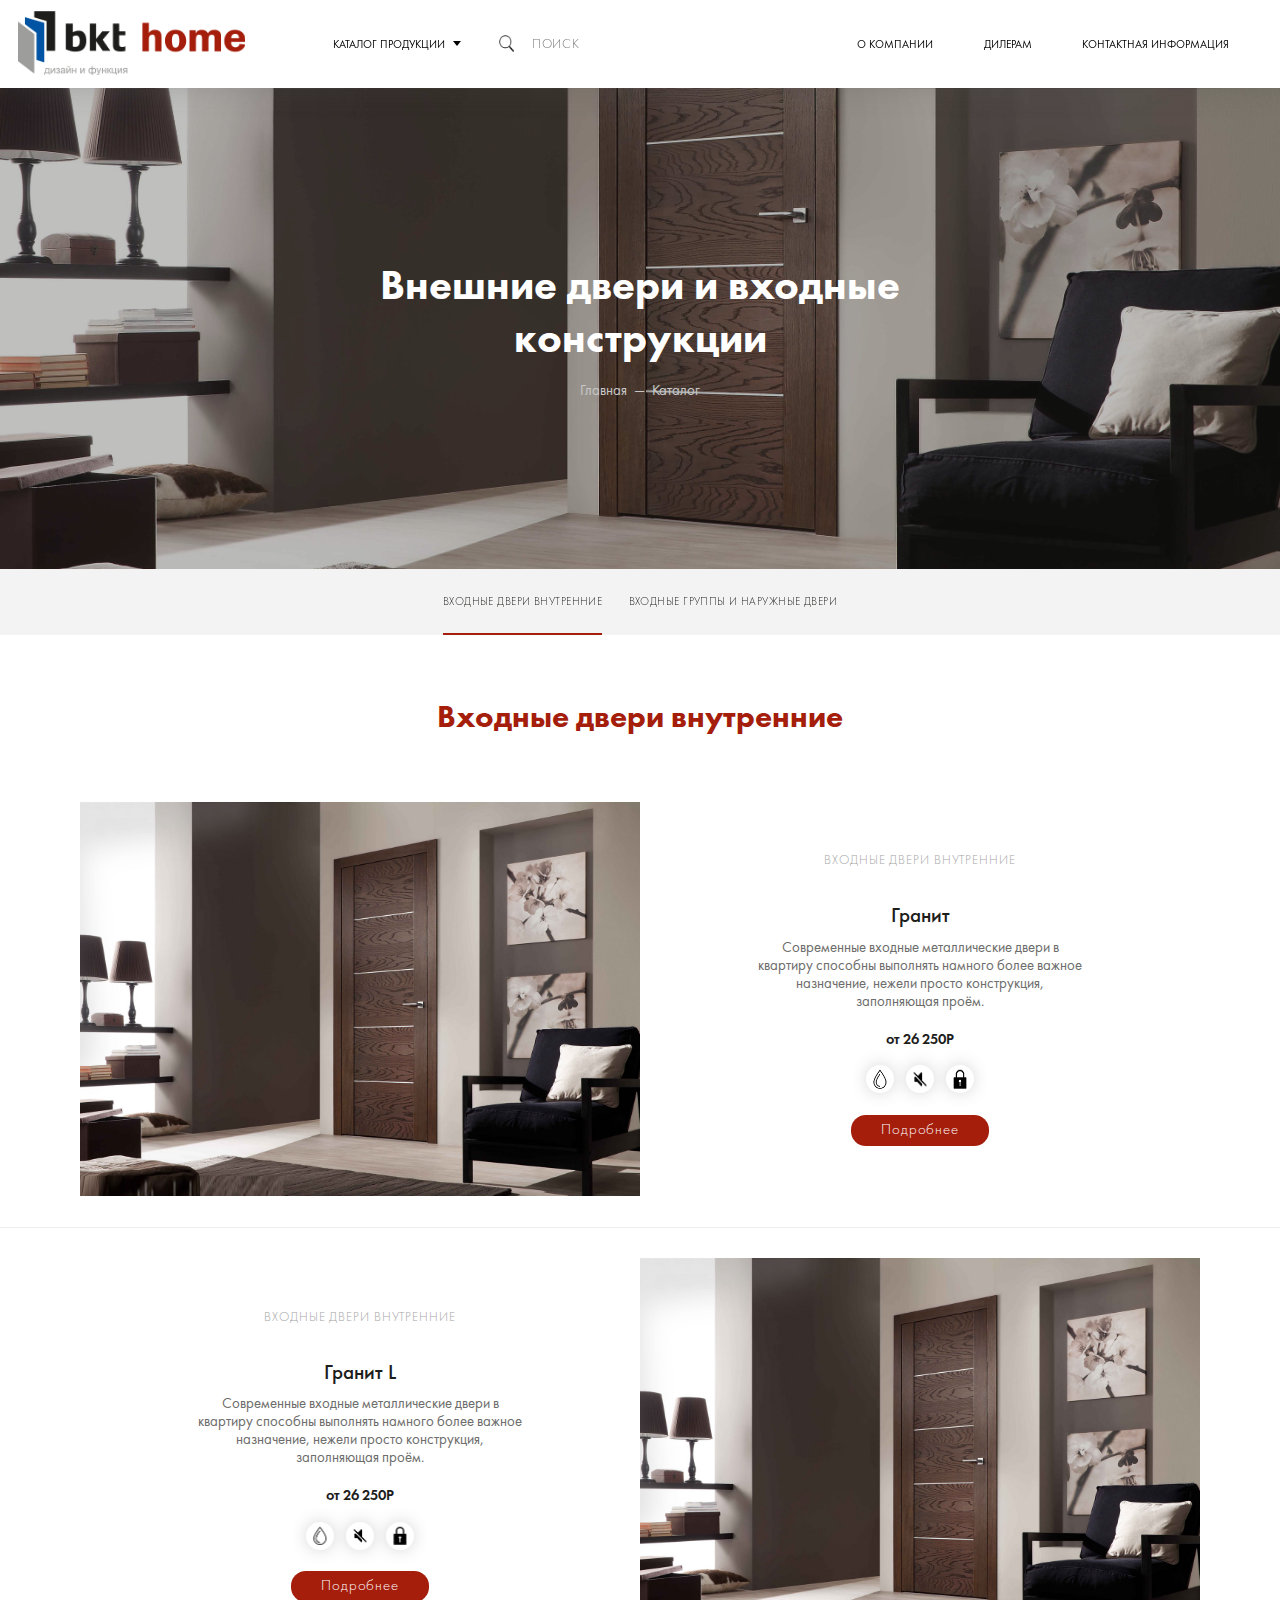
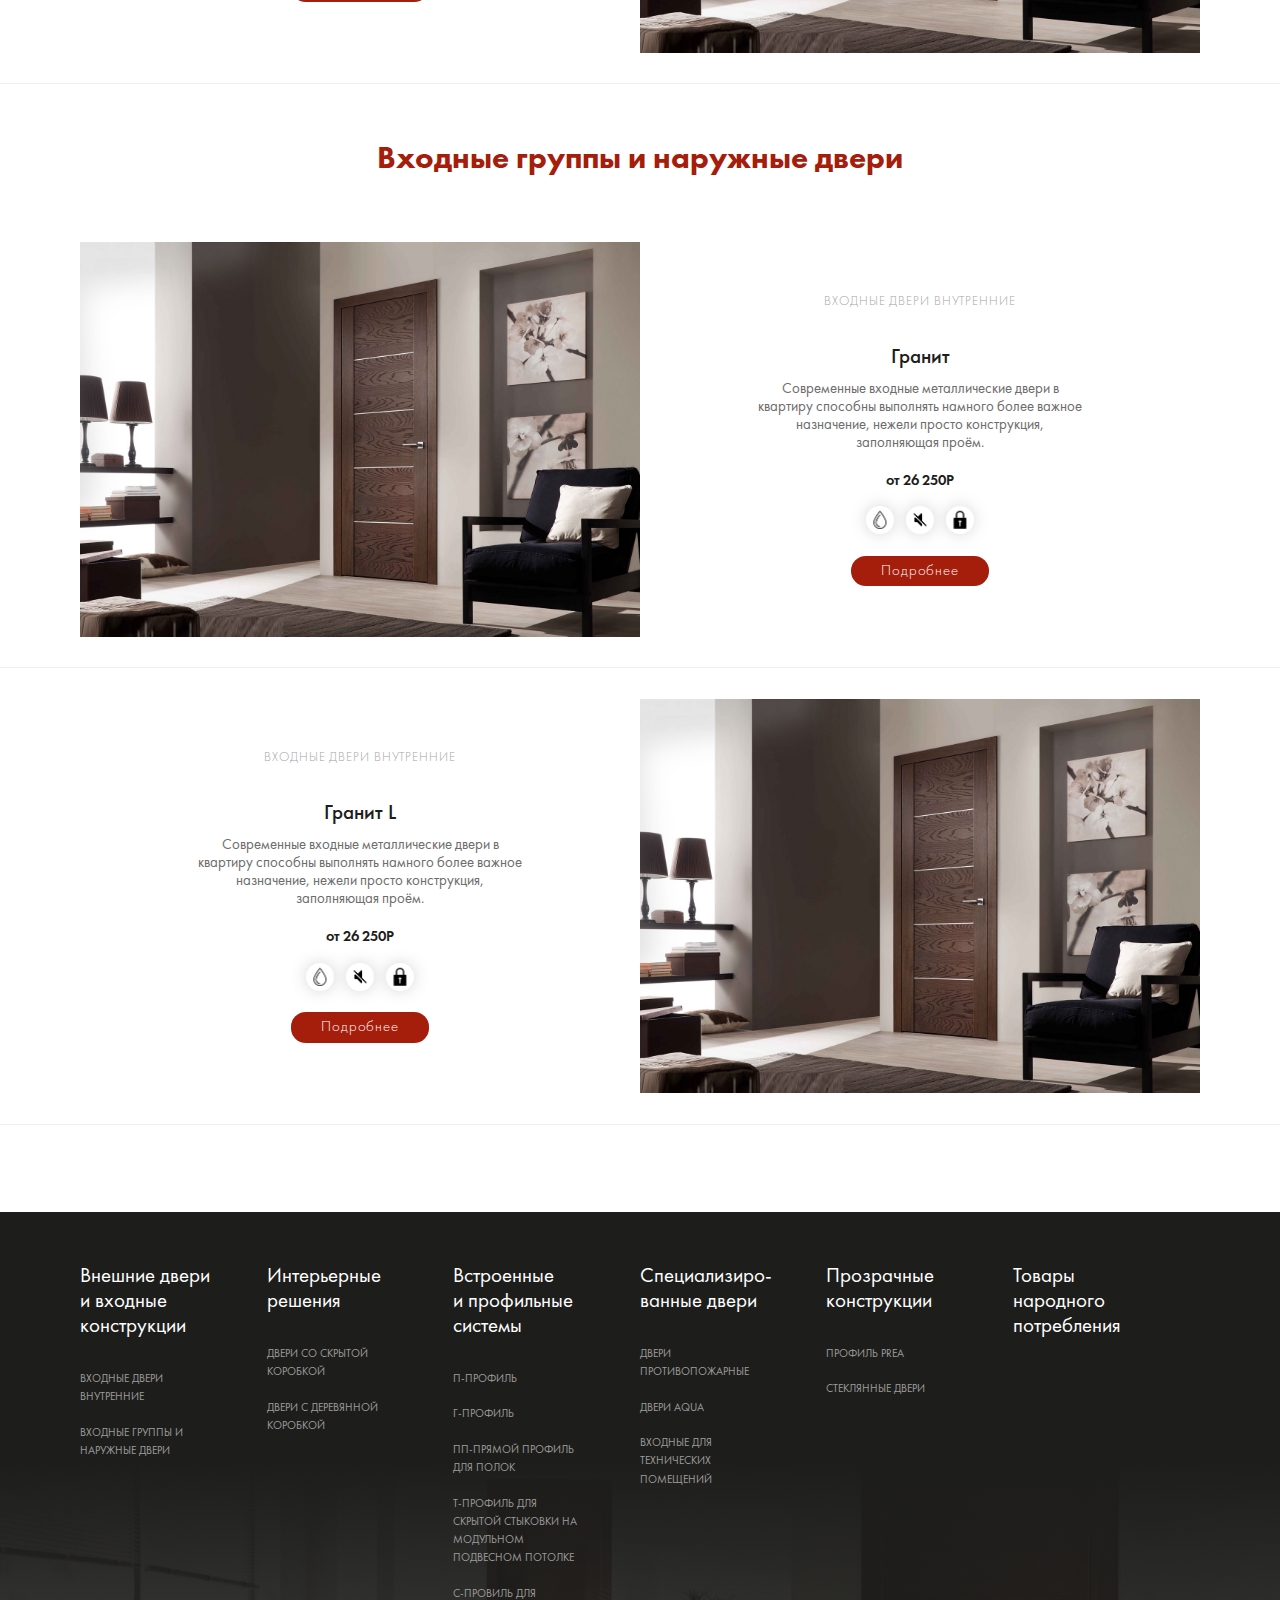
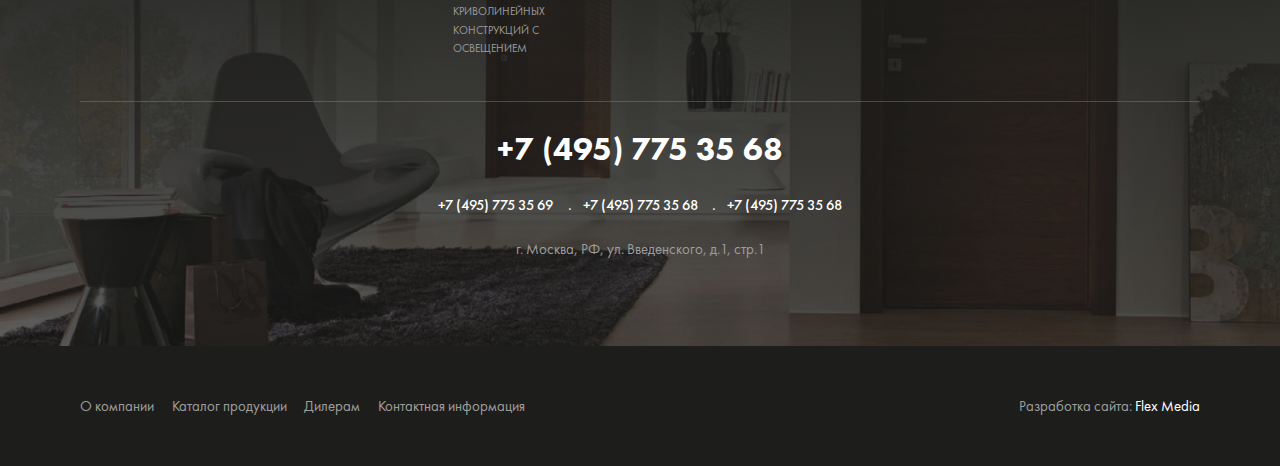
==== commit a15b49aa: "new calc value" ====
--- a/bitrix/templates/main/1-0category.html
+++ b/bitrix/templates/main/1-0category.html
@@ -1156,7 +1156,7 @@
                   <div class="tab-cont" data-tab-cont="tab0">
                     <div class="furn-rotator furn-popup">
                                             <div class="furn-rotator__item">
-                                              <input id="id-1" type="radio" name="furniture" value="Бренд: Кале, Серия: 1013JU">
+                                              <input id="id-1" type="radio" name="furniture" data-value="Бренд: Кале, Серия: 1013JU" value="Бренд: Кале, Серия: 1013JU" data-category="Главный замок">
                                               <label for="id-1">
                                                 <div class="rotator__item-inner">
                                                   <div class="image__cover"><img src="img/furniture-slide.jpg"></div>
@@ -1168,7 +1168,7 @@
                                               </label>
                                             </div>
                                             <div class="furn-rotator__item">
-                                              <input id="id-2" type="radio" name="furniture" value="Бренд: Zaha Hadid, Серия: 12Kid">
+                                              <input id="id-2" type="radio" name="furniture" data-value="Бренд: Zaha Hadid, Серия: 12Kid" value="Бренд: Zaha Hadid, Серия: 12Kid" data-category="Главный замок">
                                               <label for="id-2">
                                                 <div class="rotator__item-inner">
                                                   <div class="image__cover"><img src="img/furniture-slide.jpg"></div>
@@ -1180,7 +1180,7 @@
                                               </label>
                                             </div>
                                             <div class="furn-rotator__item">
-                                              <input id="id-3" type="radio" name="furniture" value="Бренд: Gerda, Серия: 138990">
+                                              <input id="id-3" type="radio" name="furniture" data-value="Бренд: Gerda, Серия: 138990" value="Бренд: Gerda, Серия: 138990" data-category="Главный замок">
                                               <label for="id-3">
                                                 <div class="rotator__item-inner">
                                                   <div class="image__cover"><img src="img/furniture-slide.jpg"></div>
@@ -1192,7 +1192,7 @@
                                               </label>
                                             </div>
                                             <div class="furn-rotator__item">
-                                              <input id="id-4" type="radio" name="furniture" value="Бренд: Gerda, Серия: 138990">
+                                              <input id="id-4" type="radio" name="furniture" data-value="Бренд: Gerda, Серия: 138990" value="Бренд: Gerda, Серия: 138990" data-category="Главный замок">
                                               <label for="id-4">
                                                 <div class="rotator__item-inner">
                                                   <div class="image__cover"><img src="img/furniture-slide.jpg"></div>
@@ -1217,7 +1217,7 @@
                   <div class="tab-cont" data-tab-cont="tab1">
                     <div class="furn-rotator furn-popup">
                                             <div class="furn-rotator__item">
-                                              <input id="id-5" type="radio" name="furniture" value="Бренд: Кале, Серия: 1013JU">
+                                              <input id="id-5" type="radio" name="furniture1" data-value="Бренд: Кале, Серия: 1013JU" value="Бренд: Кале, Серия: 1013JU" data-category="Дверной замок">
                                               <label for="id-5">
                                                 <div class="rotator__item-inner">
                                                   <div class="image__cover"><img src="img/furniture-slide.jpg"></div>
@@ -1229,7 +1229,7 @@
                                               </label>
                                             </div>
                                             <div class="furn-rotator__item">
-                                              <input id="id-6" type="radio" name="furniture" value="Бренд: Zaha Hadid, Серия: 12Kid">
+                                              <input id="id-6" type="radio" name="furniture1" data-value="Бренд: Zaha Hadid, Серия: 12Kid" value="Бренд: Zaha Hadid, Серия: 12Kid" data-category="Дверной замок">
                                               <label for="id-6">
                                                 <div class="rotator__item-inner">
                                                   <div class="image__cover"><img src="img/furniture-slide.jpg"></div>
@@ -1241,7 +1241,7 @@
                                               </label>
                                             </div>
                                             <div class="furn-rotator__item">
-                                              <input id="id-7" type="radio" name="furniture" value="Бренд: Gerda, Серия: 138990">
+                                              <input id="id-7" type="radio" name="furniture1" data-value="Бренд: Gerda, Серия: 138990" value="Бренд: Gerda, Серия: 138990" data-category="Дверной замок">
                                               <label for="id-7">
                                                 <div class="rotator__item-inner">
                                                   <div class="image__cover"><img src="img/furniture-slide.jpg"></div>
@@ -1266,7 +1266,7 @@
                   <div class="tab-cont" data-tab-cont="tab2">
                     <div class="furn-rotator furn-popup">
                                             <div class="furn-rotator__item">
-                                              <input id="id-8" type="radio" name="furniture" value="Бренд: Кале, Серия: 1013JU">
+                                              <input id="id-8" type="radio" name="furniture2" data-value="Бренд: Кале, Серия: 1013JU" value="Бренд: Кале, Серия: 1013JU" data-category="Нижний замок">
                                               <label for="id-8">
                                                 <div class="rotator__item-inner">
                                                   <div class="image__cover"><img src="img/furniture-slide.jpg"></div>
@@ -1278,7 +1278,7 @@
                                               </label>
                                             </div>
                                             <div class="furn-rotator__item">
-                                              <input id="id-9" type="radio" name="furniture" value="Бренд: Zaha Hadid, Серия: 12Kid">
+                                              <input id="id-9" type="radio" name="furniture2" data-value="Бренд: Zaha Hadid, Серия: 12Kid" value="Бренд: Zaha Hadid, Серия: 12Kid" data-category="Нижний замок">
                                               <label for="id-9">
                                                 <div class="rotator__item-inner">
                                                   <div class="image__cover"><img src="img/furniture-slide.jpg"></div>
@@ -1290,7 +1290,7 @@
                                               </label>
                                             </div>
                                             <div class="furn-rotator__item">
-                                              <input id="id-10" type="radio" name="furniture" value="Бренд: Gerda, Серия: 138990">
+                                              <input id="id-10" type="radio" name="furniture2" data-value="Бренд: Gerda, Серия: 138990" value="Бренд: Gerda, Серия: 138990" data-category="Нижний замок">
                                               <label for="id-10">
                                                 <div class="rotator__item-inner">
                                                   <div class="image__cover"><img src="img/furniture-slide.jpg"></div>
@@ -1302,7 +1302,7 @@
                                               </label>
                                             </div>
                                             <div class="furn-rotator__item">
-                                              <input id="id-11" type="radio" name="furniture" value="Бренд: Кале, Серия: 1013JU">
+                                              <input id="id-11" type="radio" name="furniture2" data-value="Бренд: Кале, Серия: 1013JU" value="Бренд: Кале, Серия: 1013JU" data-category="Нижний замок">
                                               <label for="id-11">
                                                 <div class="rotator__item-inner">
                                                   <div class="image__cover"><img src="img/furniture-slide.jpg"></div>
@@ -1314,7 +1314,7 @@
                                               </label>
                                             </div>
                                             <div class="furn-rotator__item">
-                                              <input id="id-12" type="radio" name="furniture" value="Бренд: Zaha Hadid, Серия: 12Kid">
+                                              <input id="id-12" type="radio" name="furniture2" data-value="Бренд: Zaha Hadid, Серия: 12Kid" value="Бренд: Zaha Hadid, Серия: 12Kid" data-category="Нижний замок">
                                               <label for="id-12">
                                                 <div class="rotator__item-inner">
                                                   <div class="image__cover"><img src="img/furniture-slide.jpg"></div>
@@ -1326,7 +1326,7 @@
                                               </label>
                                             </div>
                                             <div class="furn-rotator__item">
-                                              <input id="id-13" type="radio" name="furniture" value="Бренд: Gerda, Серия: 138990">
+                                              <input id="id-13" type="radio" name="furniture2" data-value="Бренд: Gerda, Серия: 138990" value="Бренд: Gerda, Серия: 138990" data-category="Нижний замок">
                                               <label for="id-13">
                                                 <div class="rotator__item-inner">
                                                   <div class="image__cover"><img src="img/furniture-slide.jpg"></div>
@@ -1351,7 +1351,7 @@
                   <div class="tab-cont" data-tab-cont="tab3">
                     <div class="furn-rotator furn-popup">
                                             <div class="furn-rotator__item">
-                                              <input id="id-14" type="radio" name="furniture" value="Бренд: Кале, Серия: 1013JU">
+                                              <input id="id-14" type="radio" name="furniture3" data-value="Бренд: Кале, Серия: 1013JU" value="Бренд: Кале, Серия: 1013JU" data-category="Ручка">
                                               <label for="id-14">
                                                 <div class="rotator__item-inner">
                                                   <div class="image__cover"><img src="img/furniture-slide.jpg"></div>
@@ -1363,7 +1363,7 @@
                                               </label>
                                             </div>
                                             <div class="furn-rotator__item">
-                                              <input id="id-15" type="radio" name="furniture" value="Бренд: Zaha Hadid, Серия: 12Kid">
+                                              <input id="id-15" type="radio" name="furniture3" data-value="Бренд: Zaha Hadid, Серия: 12Kid" value="Бренд: Zaha Hadid, Серия: 12Kid" data-category="Ручка">
                                               <label for="id-15">
                                                 <div class="rotator__item-inner">
                                                   <div class="image__cover"><img src="img/furniture-slide.jpg"></div>
--- a/bitrix/templates/main/css/screen.css
+++ b/bitrix/templates/main/css/screen.css
@@ -1,3 +1,3 @@
 @charset "UTF-8";a,abbr,acronym,address,applet,article,aside,audio,b,big,blockquote,body,canvas,caption,center,cite,code,dd,del,details,dfn,div,dl,dt,em,embed,fieldset,figcaption,figure,footer,form,h1,h2,h3,h4,h5,h6,header,hgroup,html,i,iframe,img,ins,kbd,label,legend,li,mark,menu,nav,object,ol,output,p,pre,q,ruby,s,samp,section,small,span,strike,strong,sub,summary,sup,table,tbody,td,tfoot,th,thead,time,tr,tt,u,ul,var,video{margin:0;padding:0;border:0;vertical-align:baseline}body,html{height:100%}a img,fieldset,img{border:none}input[type=email],input[type=tel],input[type=text],textarea{-webkit-appearance:none}textarea{overflow:auto}button,input{margin:0;padding:0;border:0}button,input[type=submit]{cursor:pointer}a,a:focus,button,div,h1,h2,h3,h4,h5,h6,input,select,span,textarea{outline:none}ol,ul{list-style-type:none}table{border-spacing:0;border-collapse:collapse;width:100%}html{-webkit-box-sizing:border-box;box-sizing:border-box}*,:after,:before{-webkit-box-sizing:inherit;box-sizing:inherit}a{text-decoration:none;color:#000;outline:none}@font-face{font-family:Book;src:url(../fonts/FuturaNewBook.eot);src:url(../fonts/FuturaNewBook.eot?#iefix) format("embedded-opentype"),url(../fonts/FuturaNewBook.woff) format("woff"),url(../fonts/FuturaNewBook.ttf) format("truetype");font-weight:400;font-style:normal}@font-face{font-family:Medium;src:url(../fonts/FuturaNewMedium.eot);src:url(../fonts/FuturaNewMedium.eot?#iefix) format("embedded-opentype"),url(../fonts/FuturaNewMedium.woff) format("woff"),url(../fonts/FuturaNewMedium.ttf) format("truetype");font-weight:400;font-style:normal}@font-face{font-family:Demi;src:url(../fonts/FuturaNewDemi.eot);src:url(../fonts/FuturaNewDemi.eot?#iefix) format("embedded-opentype"),url(../fonts/FuturaNewDemi.woff) format("woff"),url(../fonts/FuturaNewDemi.ttf) format("truetype");font-weight:400;font-style:normal}@font-face{font-family:Heavy;src:url(../fonts/FuturaNewHeavy.eot);src:url(../fonts/FuturaNewHeavy.eot?#iefix) format("embedded-opentype"),url(../fonts/FuturaNewHeavy.woff) format("woff"),url(../fonts/FuturaNewHeavy.ttf) format("truetype");font-weight:400;font-style:normal}@font-face{font-family:Light;src:url(../fonts/FuturaNewLight.eot);src:url(../fonts/FuturaNewLight.eot?#iefix) format("embedded-opentype"),url(../fonts/FuturaNewLight.woff) format("woff"),url(../fonts/FuturaNewLight.ttf) format("truetype");font-weight:400;font-style:normal}@font-face{font-family:Helvetica;src:url(../fonts/helveticaneuecyr-roman-webfont.eot);src:url(../fonts/helveticaneuecyr-roman-webfont.eot?#iefix) format("embedded-opentype"),url(../fonts/helveticaneuecyr-roman-webfont.woff) format("woff"),url(../fonts/helveticaneuecyr-roman-webfont.ttf) format("truetype");font-weight:400;font-style:normal}.slick-slider{-webkit-box-sizing:border-box;box-sizing:border-box;-moz-box-sizing:border-box;-webkit-touch-callout:none;-webkit-user-select:none;-moz-user-select:none;-ms-user-select:none;user-select:none;-ms-touch-action:pan-y;touch-action:pan-y;-webkit-tap-highlight-color:transparent}.slick-list,.slick-slider{position:relative;display:block}.slick-list{overflow:hidden;margin:0;padding:0}.slick-list:focus{outline:none}.slick-loading .slick-list{background:#fff}.slick-list.dragging{cursor:pointer;cursor:hand}.slick-slide,.slick-slide img,.slick-slider .slick-list,.slick-track{-webkit-transform:translateZ(0);transform:translateZ(0)}.slick-track{position:relative;left:0;top:0;display:block;zoom:1}.slick-track:after,.slick-track:before{content:"";display:table}.slick-track:after{clear:both}.slick-loading .slick-track{visibility:hidden}.slick-slide{float:left;height:100%;min-height:1px}.slick-slide img{display:block;max-width:100%}.slick-slide.slick-loading img{display:none}.slick-slide.dragging img{pointer-events:none}.slick-initialized .slick-slide{display:block}.slick-loading .slick-slide{visibility:hidden}.slick-vertical .slick-slide{display:block;height:auto;border:1px solid transparent}.slick-next,.slick-prev{position:absolute;top:50%;margin-top:-10px;font:0/0 a;text-shadow:none;color:transparent;height:20px;background:none;left:0;z-index:1}.slick-next:focus,.slick-prev:focus{outline:none}.slick-next.slick-disabled,.slick-prev.slick-disabled{opacity:.2}.slick-next:before,.slick-prev:before{height:30px;line-height:30px;content:"prev";display:inline-block;vertical-align:middle;font-size:15px;color:#fff;background:#000}.slick-next{right:0;left:auto}.slick-next:before{content:"next";display:inline-block}.slick-dots{text-align:center;position:absolute;margin:0;bottom:0;left:0;right:0}.slick-dots li{position:relative;display:inline-block;padding:0 3px}.slick-dots li.slick-active button{background:#000}.slick-dots button{display:block;width:10px;height:10px;background:#fff;-webkit-box-shadow:0 1px 5px rgba(0,0,0,.25);box-shadow:0 1px 5px rgba(0,0,0,.25);cursor:pointer;font:0/0 a;text-shadow:none;color:transparent;-webkit-border-radius:50%;border-radius:50%}.tooltipster-default{-webkit-border-radius:5px;border-radius:5px;border:2px solid #000;background:#4c4c4c;color:#fff}.tooltipster-default .tooltipster-content{font-family:Arial,sans-serif;font-size:14px;line-height:16px;padding:8px 10px;overflow:hidden}.tooltipster-icon{cursor:help;margin-left:4px}.tooltipster-base{padding:0;font-size:0;line-height:0;position:absolute;left:0;top:0;z-index:9999999;pointer-events:none;width:auto;overflow:visible}.tooltipster-base .tooltipster-content{overflow:hidden}.tooltipster-arrow{display:block;text-align:center;width:100%;height:100%;position:absolute;top:0;left:0;z-index:-1}.tooltipster-arrow-border,.tooltipster-arrow span{display:block;width:0;height:0;position:absolute}.tooltipster-arrow-top-left span,.tooltipster-arrow-top-right span,.tooltipster-arrow-top span{border-left:8px solid transparent!important;border-right:8px solid transparent!important;border-top:8px solid;bottom:-7px}.tooltipster-arrow-top-left .tooltipster-arrow-border,.tooltipster-arrow-top-right .tooltipster-arrow-border,.tooltipster-arrow-top .tooltipster-arrow-border{border-left:9px solid transparent!important;border-right:9px solid transparent!important;border-top:9px solid;bottom:-7px}.tooltipster-arrow-bottom-left span,.tooltipster-arrow-bottom-right span,.tooltipster-arrow-bottom span{border-left:8px solid transparent!important;border-right:8px solid transparent!important;border-bottom:8px solid;top:-7px}.tooltipster-arrow-bottom-left .tooltipster-arrow-border,.tooltipster-arrow-bottom-right .tooltipster-arrow-border,.tooltipster-arrow-bottom .tooltipster-arrow-border{border-left:9px solid transparent!important;border-right:9px solid transparent!important;border-bottom:9px solid;top:-7px}.tooltipster-arrow-bottom .tooltipster-arrow-border,.tooltipster-arrow-bottom span,.tooltipster-arrow-top .tooltipster-arrow-border,.tooltipster-arrow-top span{left:0;right:0;margin:0 auto}.tooltipster-arrow-bottom-left span,.tooltipster-arrow-top-left span{left:6px}.tooltipster-arrow-bottom-left .tooltipster-arrow-border,.tooltipster-arrow-top-left .tooltipster-arrow-border{left:5px}.tooltipster-arrow-bottom-right span,.tooltipster-arrow-top-right span{right:6px}.tooltipster-arrow-bottom-right .tooltipster-arrow-border,.tooltipster-arrow-top-right .tooltipster-arrow-border{right:5px}.tooltipster-arrow-left .tooltipster-arrow-border,.tooltipster-arrow-left span{border-top:8px solid transparent!important;border-bottom:8px solid transparent!important;border-left:8px solid;top:50%;margin-top:-7px;right:-7px}.tooltipster-arrow-left .tooltipster-arrow-border{border-top:9px solid transparent!important;border-bottom:9px solid transparent!important;border-left:9px solid;margin-top:-8px}.tooltipster-arrow-right .tooltipster-arrow-border,.tooltipster-arrow-right span{border-top:8px solid transparent!important;border-bottom:8px solid transparent!important;border-right:8px solid;top:50%;margin-top:-7px;left:-7px}.tooltipster-arrow-right .tooltipster-arrow-border{border-top:9px solid transparent!important;border-bottom:9px solid transparent!important;border-right:9px solid;margin-top:-8px}.tooltipster-fade{opacity:0;-webkit-transition-property:opacity;transition-property:opacity}.tooltipster-fade-show{opacity:1}.tooltipster-grow{-webkit-transform:scale(0);-ms-transform:scale(0);transform:scale(0);-webkit-transition-property:-webkit-transform;transition-property:-webkit-transform;transition-property:transform;transition-property:transform,-webkit-transform;-webkit-backface-visibility:hidden}.tooltipster-grow-show{-webkit-transform:scale(1);-ms-transform:scale(1);transform:scale(1);-webkit-transition-timing-function:cubic-bezier(.175,.885,.32,1);-webkit-transition-timing-function:cubic-bezier(.175,.885,.32,1.15);transition-timing-function:cubic-bezier(.175,.885,.32,1.15)}.tooltipster-swing{opacity:0;-webkit-transform:rotate(4deg);-ms-transform:rotate(4deg);transform:rotate(4deg);-webkit-transition-property:-webkit-transform,opacity;-webkit-transition-property:-webkit-transform;transition-property:-webkit-transform;transition-property:transform;transition-property:transform,-webkit-transform}.tooltipster-swing-show{opacity:1;-webkit-transform:rotate(0deg);-ms-transform:rotate(0deg);transform:rotate(0deg);-webkit-transition-timing-function:cubic-bezier(.23,.635,.495,1);-webkit-transition-timing-function:cubic-bezier(.23,.635,.495,2.4);transition-timing-function:cubic-bezier(.23,.635,.495,2.4)}.tooltipster-fall{top:0;-webkit-transition-property:top;transition-property:top;-webkit-transition-timing-function:cubic-bezier(.175,.885,.32,1);-webkit-transition-timing-function:cubic-bezier(.175,.885,.32,1.15);transition-timing-function:cubic-bezier(.175,.885,.32,1.15)}.tooltipster-fall.tooltipster-dying{-webkit-transition-property:all;transition-property:all;top:0!important;opacity:0}.tooltipster-slide{left:-40px;-webkit-transition-property:left;transition-property:left;-webkit-transition-timing-function:cubic-bezier(.175,.885,.32,1);-webkit-transition-timing-function:cubic-bezier(.175,.885,.32,1.15);transition-timing-function:cubic-bezier(.175,.885,.32,1.15)}.tooltipster-slide.tooltipster-dying{-webkit-transition-property:all;transition-property:all;left:0!important;opacity:0}.tooltipster-content-changing{opacity:.5;-webkit-transform:scale(1.1);-ms-transform:scale(1.1);transform:scale(1.1)}
 
-/*! fancyBox v2.1.5 fancyapps.com | fancyapps.com/fancybox/#license */.fancybox-image,.fancybox-inner,.fancybox-nav,.fancybox-nav span,.fancybox-outer,.fancybox-skin,.fancybox-tmp,.fancybox-wrap,.fancybox-wrap iframe,.fancybox-wrap object{padding:0;margin:0;border:0;outline:none;vertical-align:top}.fancybox-wrap{position:absolute;top:0;left:0;z-index:8020}.fancybox-skin{position:relative;background:#f9f9f9;color:#444;text-shadow:none;-webkit-border-radius:4px;border-radius:4px}.fancybox-opened{z-index:8030}.fancybox-opened .fancybox-skin{-webkit-box-shadow:0 10px 25px rgba(0,0,0,.5);box-shadow:0 10px 25px rgba(0,0,0,.5)}.fancybox-inner,.fancybox-outer{position:relative}.fancybox-inner{overflow:hidden}.fancybox-type-iframe .fancybox-inner{-webkit-overflow-scrolling:touch}.fancybox-error{color:#444;font:14px/20px Helvetica Neue,Helvetica,Arial,sans-serif;margin:0;padding:15px;white-space:nowrap}.fancybox-iframe,.fancybox-image{display:block;width:100%;height:100%}.fancybox-image{max-width:100%;max-height:100%}#fancybox-loading{position:fixed;top:50%;left:50%;margin-top:-22px;margin-left:-22px;background-position:0 -108px;opacity:.8;cursor:pointer;z-index:8060}#fancybox-loading div{width:44px;height:44px}.fancybox-close{top:-18px;right:-18px;width:36px;height:36px}.fancybox-close,.fancybox-nav{position:absolute;cursor:pointer;z-index:8040}.fancybox-nav{top:0;width:40%;height:100%;text-decoration:none;-webkit-tap-highlight-color:transparent}.fancybox-prev{left:0}.fancybox-next{right:0}.fancybox-nav span{position:absolute;top:50%;width:36px;height:34px;margin-top:-18px;cursor:pointer;z-index:8040;visibility:hidden}.fancybox-prev span{left:10px;background-position:0 -36px}.fancybox-next span{right:10px;background-position:0 -72px}.fancybox-nav:hover span{visibility:visible}.fancybox-tmp{position:absolute;top:-99999px;left:-99999px;visibility:hidden;max-width:99999px;max-height:99999px;overflow:visible!important}.fancybox-lock{width:auto}.fancybox-lock,.fancybox-lock body{overflow:hidden!important}.fancybox-lock-test{overflow-y:hidden!important}.fancybox-overlay{position:absolute;top:0;left:0;overflow:hidden;display:none;z-index:8010;background:rgba(29,29,27,.4)}.fancybox-overlay-fixed{position:fixed;bottom:0;right:0}.fancybox-lock .fancybox-overlay{overflow:auto;overflow-y:scroll}.fancybox-title{visibility:hidden;font:normal 13px/20px Helvetica Neue,Helvetica,Arial,sans-serif;position:relative;text-shadow:none;z-index:8050}.fancybox-opened .fancybox-title{visibility:visible}.fancybox-title-float-wrap{position:absolute;bottom:0;right:50%;margin-bottom:-35px;z-index:8050;text-align:center}.fancybox-title-float-wrap .child{display:inline-block;margin-right:-100%;padding:2px 20px;background:transparent;background:rgba(0,0,0,.8);-webkit-border-radius:15px;border-radius:15px;text-shadow:0 1px 2px #222;color:#fff;font-weight:700;line-height:24px;white-space:nowrap}.fancybox-title-outside-wrap{position:relative;margin-top:10px;color:#fff}.fancybox-title-inside-wrap{padding-top:10px}.fancybox-title-over-wrap{position:absolute;bottom:0;left:0;color:#fff;padding:10px;background:#000;background:rgba(0,0,0,.8)}*,:after,:before{-webkit-box-sizing:border-box;box-sizing:border-box}:focus{outline:none}input::-ms-clear{display:none}html{height:100%;font-size:16px}html.modal-open{overflow:hidden}html.modal-open body{overflow:visible!important}body{font-family:Book;background-color:#fff}.out{overflow:hidden}.header{background-color:#fff;padding:13px 20px;padding:.8125rem 1.25rem;height:100px;height:6.25rem;position:fixed;-webkit-box-shadow:0 0 30px rgba(78,78,78,.23);box-shadow:0 0 30px rgba(78,78,78,.23);z-index:5;left:0;right:0;top:0;-webkit-transform:translateZ(0);transform:translateZ(0);will-change:transform;-webkit-transition:-webkit-transform .2s;transition:-webkit-transform .2s;transition:transform .2s;transition:transform .2s,-webkit-transform .2s}.header.is-hidden{-webkit-transform:translateY(-100%);-ms-transform:translateY(-100%);transform:translateY(-100%);-webkit-box-shadow:none;box-shadow:none}.header .logo{width:260px;width:16.25rem;height:73px;height:4.5625rem;background-image:url(../img/icons/logo.png);background-size:cover;display:block;float:left}.header .navigation{float:right}.header .navigation .navigation-item{font-family:Book;text-transform:uppercase;font-size:13px;font-size:.8125rem;color:#000;-webkit-transition:color .3s ease;transition:color .3s ease;display:inline-block;vertical-align:middle;padding:29px;padding:1.8125rem}.header .navigation .navigation-item:hover{color:#a51d0b}.header .overlay{text-align:center}.header .nav{display:inline-block;position:relative;vertical-align:middle}.header .nav .nav-trigger{display:block;padding:29px 0;padding:1.8125rem 0;font-size:0;cursor:pointer}.header .nav .nav-trigger span{font-family:Book;font-size:13px;font-size:.8125rem;color:#000;text-transform:uppercase;display:inline-block;vertical-align:middle;margin-right:8px}.header .nav .nav-trigger i{display:inline-block;vertical-align:middle;width:8px;height:5px;width:0;height:0;border-style:solid;border-width:5px 4px 0;border-color:#000 transparent transparent}.header .nav .nav-drop{position:absolute;width:296px;width:18.5rem;left:-46px;left:-2.875rem;top:100%;padding-top:14px;padding-top:.875rem;text-align:left;display:none}.header .nav .nav-drop .level{padding:15px 0;padding:.9375rem 0}.header .nav .nav-drop .level.level-1{border-top:2px solid #a51d0b;background-color:#fff}.header .nav .nav-drop .level.level-1,.header .nav .nav-drop .level.level-2{-webkit-box-shadow:0 32px 40px 0 rgba(0,0,0,.25);box-shadow:0 32px 40px 0 rgba(0,0,0,.25)}.header .nav .nav-drop .level.level-2{position:absolute;left:100%;top:15px;top:.9375rem;background-color:#a51d0b;width:296px;width:18.5rem;bottom:0;padding:25px 0;padding:1.5625rem 0;overflow:hidden;display:none}.header .nav .nav-drop .level.level-2:after{content:'';position:absolute;z-index:0;-webkit-box-shadow:inset 0 0 40px 0 rgba(0,0,0,.25);box-shadow:inset 0 0 40px 0 rgba(0,0,0,.25);top:-40px;top:-2.5rem;right:-40px;right:-2.5rem;bottom:-40px;bottom:-2.5rem;left:0}.header .nav .nav-drop .level.level-2 .level-item{position:relative;z-index:1}.header .nav .nav-drop .level.level-2 .level-item a{color:#f2b8b8;padding:9px 46px;padding:.5625rem 2.875rem}.header .nav .nav-drop .level.level-2 .level-item a:hover{background-color:transparent}.header .nav .nav-drop .level .level-item a{font-family:Book;font-size:17px;font-size:1.0625rem;color:#000;padding:15px 46px;padding:.9375rem 2.875rem;display:block;-webkit-transition:color .3s ease,background-color .3s ease;transition:color .3s ease,background-color .3s ease;position:relative}.header .nav .nav-drop .level .level-item a:hover{background-color:#a51d0b;color:#fff}.header .nav .nav-drop .level .level-item:hover>a{background-color:#a51d0b;z-index:5;color:#fff}.header .nav .nav-drop .level .level-item:hover [class*=level-]{display:block}.header .header-search{max-width:300px;max-width:18.75rem;width:100%;display:inline-block;vertical-align:middle;text-align:left;padding-left:40px;padding-left:2.5rem}.header .header-search .form .field{display:inline-block;vertical-align:middle;margin-bottom:0}.header .header-search .form .field:first-of-type{width:30px}.header .header-search .form .field:last-of-type{width:225px}.header .header-search .form .field input{max-width:260px;max-width:16.25rem;text-transform:uppercase;font-family:Light;font-size:13px;letter-spacing:.9px;border-bottom:1px solid transparent;width:30%;-webkit-transition:border-color .3s ease,width .3s ease;transition:border-color .3s ease,width .3s ease}.header .header-search .form .field input:focus{border-color:#a51d0b;width:100%}.header .header-search .form .field button{width:18px;width:1.125rem;height:19px;height:1.1875rem;background-image:url(../img/icons/icon-10.png);background-size:cover;background-color:transparent;background-repeat:no-repeat;margin-right:10px;margin-right:.625rem;position:relative;top:2px}.l-center{max-width:1310px;padding:0 15px;margin:0 auto;*zoom:1}.l-center:after{content:" ";display:table;clear:both}.footer.animating .footer-top .footer__scale div{-webkit-transform:scale(1.5);-ms-transform:scale(1.5);transform:scale(1.5);-webkit-transition:-webkit-transform 30s linear;transition:-webkit-transform 30s linear;transition:transform 30s linear;transition:transform 30s linear,-webkit-transform 30s linear}.footer .footer-top{padding:58px 0 20px;padding:3.625rem 0 1.25rem;position:relative}.footer .footer-top .footer__scale{position:absolute;top:0;bottom:0;right:0;left:0;overflow:hidden;z-index:-1}.footer .footer-top .footer__scale:after{content:"";position:absolute;top:0;left:0;right:0;bottom:0;background:-webkit-linear-gradient(top,#1d1d1b,#1d1d1b 34%,rgba(29,29,27,0));background:-webkit-gradient(linear,left top,left bottom,from(#1d1d1b),color-stop(34%,#1d1d1b),to(rgba(29,29,27,0)));background:linear-gradient(180deg,#1d1d1b 0,#1d1d1b 34%,rgba(29,29,27,0));filter:progid:DXImageTransform.Microsoft.gradient(startColorstr='#1d1d1b',endColorstr='#001d1d1b',GradientType=0)}.footer .footer-top .footer__scale div{position:absolute;width:100%;top:0;left:0;height:100%;-webkit-transform:scale(1);-ms-transform:scale(1);transform:scale(1);background-size:cover;background-position:50% 80%}.footer .contancts{width:100%;text-align:center;border-top:1px solid hsla(60,1%,61%,.35);padding:30px 0;padding:1.875rem 0}.footer .contancts .main__phone{margin-bottom:30px;margin-bottom:1.875rem}.footer .contancts .main__phone span{font-family:Heavy;font-size:38px;font-size:2.375rem;color:#fff}.footer .contancts .phone__list{margin-bottom:30px;margin-bottom:1.875rem}.footer .contancts .phone__list li{font-family:Medium;font-size:17px;font-size:1.0625rem;display:inline-block;color:#fff;position:relative}.footer .contancts .phone__list li:not(:last-of-type){margin-right:30px;margin-right:1.875rem}.footer .contancts .phone__list li:not(:last-of-type):after{content:'.';position:absolute;right:-21px;right:-1.3125rem;bottom:0}.footer .contancts .address{font-size:17px;font-size:1.0625rem;color:#9d9d9c}.footer .footer-bottom{*zoom:1;background-color:#1d1d1b;padding:58px 0 59px;padding:3.625rem 0 3.6875rem}.footer .footer-bottom:after{content:" ";display:table;clear:both}.footer__nav{float:left;font-size:0}.footer__nav .footer__nav-item{display:inline-block;vertical-align:top;color:#9d9d9c;-webkit-transition:color .3s ease;transition:color .3s ease;font-size:17px;font-size:1.0625rem}.footer__nav .footer__nav-item:not(:last-of-type){margin-right:20px;margin-right:1.25rem}.footer__nav .footer__nav-item:hover{color:#fff}.developers{float:right}.developers a{color:#9d9d9c;font-size:17px;font-size:1.0625rem}.developers a span{color:#fff;-webkit-transition:color .3s ease;transition:color .3s ease}.developers:hover span{color:#a51d0b}.map__catalog{font-size:0;margin-bottom:40px;margin-bottom:2.5rem}.map__catalog .map__catalog-item{display:inline-block;vertical-align:top;width:16.66%}.map__catalog .map__catalog-item>li{padding-right:15%}.map__catalog .map__catalog-item>li>a{font-size:24px;font-size:1.5rem;color:#fff;-webkit-transition:color .3s ease;transition:color .3s ease;margin-bottom:25px;margin-bottom:1.5625rem;display:inline-block}.map__catalog .map__catalog-item>li>a:hover{color:#a51d0b}.map__catalog .map__catalog-item ul>li{padding-right:20%}.map__catalog .map__catalog-item ul>li a{font-size:13px;font-size:.8125rem;color:#9d9d9c;-webkit-transition:color .3s ease;transition:color .3s ease;text-transform:uppercase;padding:10px 0;padding:.625rem 0;display:inline-block;line-height:1.6}.map__catalog .map__catalog-item ul>li a:hover{color:#a51d0b}.intro{position:relative;overflow:hidden}.intro .intro__cover{background-size:cover;background-repeat:no-repeat;background-position:50%}.intro .intro__cover,.intro .intro__cover:after{position:absolute;top:0;left:0;width:100%;height:100%}.intro .intro__cover:after{content:'';background-color:rgba(44,44,41,.3)}.intro .intro__wrap{*zoom:1;height:100%}.intro .intro__wrap:after{content:" ";display:table;clear:both}.intro .intro__wrap .intro__content{position:absolute;z-index:2;zoom:1;top:0;left:0;width:100%;height:100%;text-align:center}.intro .intro__wrap .intro__content .intro__content-wrap{position:absolute;top:30%;left:0;width:100%;-webkit-transform:translateY(-50%);-ms-transform:translateY(-50%);transform:translateY(-50%);-webkit-backface-visibility:hidden;backface-visibility:hidden}.intro .intro__wrap .intro__content .intro__content-wrap .intro__content-lead{max-width:1000px;display:inline-block}.intro .intro__wrap .intro__content .intro__content-wrap .intro__content-lead span{font-family:Heavy;font-size:48px;font-size:3rem;color:#fff}.intro .intro__wrap .intro__content .intro__content-wrap .intro__content-lead span .red{color:#b33727}.intro .intro__wrap .intro__content .intro__content-wrap .intro__content-lead span .grey{color:#b7b7b7}.intro .intro__wrap .intro__overlay{opacity:0;visibility:hidden;left:100%;height:100%;width:100%;top:0}.intro .intro__wrap .intro__overlay,.intro .intro__wrap .intro__overlay.visible{-webkit-transition:background-color .3s linear,opacity .3s linear,visibility .3s linear;transition:background-color .3s linear,opacity .3s linear,visibility .3s linear}.intro .intro__wrap .intro__overlay.visible{opacity:.3;visibility:visible;left:0}.intro .intro__wrap .intro__hover .intro-hover-item{position:absolute;z-index:1;top:0;left:100%;width:20%;height:100%;overflow:hidden;background-repeat:no-repeat;background-position:50%;opacity:0;visibility:hidden}.intro .intro__wrap .intro__hover .intro-hover-item,.intro .intro__wrap .intro__hover .intro-hover-item.hover{-webkit-transition:opacity .3s linear,z-index .1s linear,visibility .1s linear;transition:opacity .3s linear,z-index .1s linear,visibility .1s linear}.intro .intro__wrap .intro__hover .intro-hover-item.hover{z-index:3;visibility:visible;opacity:1}.intro .intro__wrap .intro__hover .intro-hover-item.hover:nth-of-type(1){left:0}.intro .intro__wrap .intro__hover .intro-hover-item.hover:nth-of-type(2){left:20%}.intro .intro__wrap .intro__hover .intro-hover-item.hover:nth-of-type(3){left:40%}.intro .intro__wrap .intro__hover .intro-hover-item.hover:nth-of-type(4){left:60%}.intro .intro__wrap .intro__hover .intro-hover-item.hover:nth-of-type(5){left:80%}.intro .intro__wrap .intro__hover .intro-hover-item .intro-hover-item__cover{position:absolute;top:0;left:0;width:100%;height:100%;opacity:.46}.intro .intro__wrap .intro__hover .intro-hover-item .intro-hover-item__content{position:absolute;left:0;z-index:2;color:#fff;width:100%;text-align:center;-webkit-transition:-webkit-transform .3s linear .1s;transition:-webkit-transform .3s linear .1s;transition:transform .3s linear .1s;transition:transform .3s linear .1s,-webkit-transform .3s linear .1s}.intro .intro__wrap .intro__hover .intro-hover-item .intro-hover-item__content .icon{width:100px;width:6.25rem;height:100px;height:6.25rem;display:inline-block;background-color:#9d9d9c;-webkit-border-radius:100%;border-radius:100%;margin-bottom:10px;margin-bottom:.625rem}.intro .intro__wrap .intro__hover .intro-hover-item .intro-hover-item__content .text{opacity:0;-webkit-transition:opacity .3s linear .1s;transition:opacity .3s linear .1s}.intro .intro__wrap .intro__hover .intro-hover-item .intro-hover-item__content .title{font-family:Medium;font-size:24px;font-size:1.5rem;margin-bottom:10px;margin-bottom:.625rem}.intro .intro__wrap .intro__hover .intro-hover-item .intro-hover-item__content .descr{font-size:17px;font-size:1.0625rem;padding:0 5%;margin-bottom:25px;margin-bottom:1.5625rem}.intro .intro__wrap .intro__hover .intro-hover-item.hover .intro-hover-item__content{-webkit-transform:translateY(-40%);-ms-transform:translateY(-40%);transform:translateY(-40%);-webkit-transition:-webkit-transform .3s linear .1s;transition:-webkit-transform .3s linear .1s;transition:transform .3s linear .1s;transition:transform .3s linear .1s,-webkit-transform .3s linear .1s;will-change:transform}.intro .intro__wrap .intro__hover .intro-hover-item.hover .intro-hover-item__content .text{opacity:1;-webkit-transition:opacity .3s linear .1s;transition:opacity .3s linear .1s}.intro .intro__content-grid{position:absolute;top:50%;left:0;right:0;z-index:3}.intro .intro__content-grid .intro__content-grid-action{font-size:0;line-height:0;white-space:nowrap}.intro .intro__content-grid .intro__content-grid-action .intro__content-grid-item{display:inline-block;vertical-align:middle;height:100px;height:6.25rem;width:20%;position:relative;-webkit-transition:-webkit-transform .3s linear .1s;transition:-webkit-transform .3s linear .1s;transition:transform .3s linear .1s;transition:transform .3s linear .1s,-webkit-transform .3s linear .1s}.intro .intro__content-grid .intro__content-grid-action .intro__content-grid-item span{position:absolute;top:50%;left:50%;-webkit-transform:translate(-50%,-50%);-ms-transform:translate(-50%,-50%);transform:translate(-50%,-50%);width:100px;width:6.25rem;height:100px;height:6.25rem;-webkit-border-radius:100%;border-radius:100%;cursor:pointer;-webkit-transition:-webkit-transform .3s linear .1s;transition:-webkit-transform .3s linear .1s;transition:transform .3s linear .1s;transition:transform .3s linear .1s,-webkit-transform .3s linear .1s}.intro .intro__content-grid .intro__content-grid-action .intro__content-grid-item span:after{opacity:1}.intro .intro__content-grid .intro__content-grid-action .intro__content-grid-item span:after,.intro .intro__content-grid .intro__content-grid-action .intro__content-grid-item span:before{content:'';width:100px;width:6.25rem;height:100px;height:6.25rem;background-size:cover;position:absolute;top:0;left:0;-webkit-border-radius:100%;border-radius:100%;-webkit-transition:opacity .3s ease;transition:opacity .3s ease}.intro .intro__content-grid .intro__content-grid-action .intro__content-grid-item span:before{opacity:0}.intro .intro__content-grid .intro__content-grid-action .intro__content-grid-item span.soundless:after,.intro .intro__content-grid .intro__content-grid-action .intro__content-grid-item span.soundless:before{background-image:url(../img/icons/soundless.png)}.intro .intro__content-grid .intro__content-grid-action .intro__content-grid-item span.time:after,.intro .intro__content-grid .intro__content-grid-action .intro__content-grid-item span.time:before{background-image:url(../img/icons/time.png)}.intro .intro__content-grid .intro__content-grid-action .intro__content-grid-item span.eco:after,.intro .intro__content-grid .intro__content-grid-action .intro__content-grid-item span.eco:before{background-image:url(../img/icons/eco.png)}.intro .intro__content-grid .intro__content-grid-action .intro__content-grid-item span.fire:after,.intro .intro__content-grid .intro__content-grid-action .intro__content-grid-item span.fire:before{background-image:url(../img/icons/fire.png)}.intro .intro__content-grid .intro__content-grid-action .intro__content-grid-item span.water:after,.intro .intro__content-grid .intro__content-grid-action .intro__content-grid-item span.water:before{background-image:url(../img/icons/water.png)}.intro .intro__content-grid .intro__content-grid-action .intro__content-grid-item.active span{-webkit-transform:translate(-50%,-150%);-ms-transform:translate(-50%,-150%);transform:translate(-50%,-150%)}.intro .intro__content-grid .intro__content-grid-action .intro__content-grid-item.active span:after{opacity:0}.intro .intro__content-grid .intro__content-grid-action .intro__content-grid-item.active span:before{opacity:1}.intro .intro__scroll{position:absolute;bottom:30px;bottom:1.875rem;left:50%;-webkit-transform:translate(-50%);-ms-transform:translate(-50%);transform:translate(-50%);cursor:pointer;z-index:2}.intro .intro__scroll .intro-icon{display:block;text-align:center;margin-bottom:10px;margin-bottom:.625rem}.intro .intro__scroll .intro-icon span{background-image:url(../img/icons/icon-9.png);width:17px;width:1.0625rem;height:26px;height:1.625rem;background-size:cover;display:inline-block}.intro .intro__scroll .intro-text span{font-size:17px;font-size:1.0625rem;color:#fff;letter-spacing:1px;letter-spacing:.0625rem}.btn{height:35px;height:2.1875rem;-webkit-border-radius:17px;border-radius:17px;-webkit-border-radius:1.0625rem;border-radius:1.0625rem;line-height:35px;line-height:2.1875rem;display:inline-block;background-color:#fff;-webkit-transition:background-color,.3s ease;transition:background-color,.3s ease}.btn span{font-size:17px;font-size:1.0625rem;color:#000;display:block;padding:0 35px;padding:0 2.1875rem;font-family:Light;letter-spacing:1px;letter-spacing:.05625rem;height:38px;height:2.375rem;-webkit-border-radius:19px;border-radius:19px;-webkit-border-radius:1.1875rem;border-radius:1.1875rem;-webkit-transition:color,.3s ease;transition:color,.3s ease}.btn:hover{background-color:#a51d0b}.btn:hover span{color:#fff}.btn.btn-red{background-color:#a51d0b}.btn.btn-red span{color:#fff}.btn.btn-black,.btn.btn-red:hover{background-color:#1d1d1b}.btn.btn-black span{color:#fff}.row{padding:50px 0 0;padding:3.125rem 0 0}.row .title{font-family:Heavy;font-size:36px;font-size:2.25rem;color:#a51d0b;text-align:center;margin:20px 0 40px;margin:1.25rem 0 2.5rem}.category-product{font-size:0;margin-bottom:50px;margin-bottom:3.125rem}.category-product .category-product__item{display:inline-block;vertical-align:top;width:20%;padding:5px 5px 20px;padding:.3125rem .3125rem 1.25rem;-webkit-transition:background-color .3s ease;transition:background-color .3s ease;position:relative}.category-product .category-product__item:hover{background-color:#fff;z-index:2}.category-product .category-product__item:hover .category-product__cover{top:-10px;top:-.625rem;bottom:-5px;bottom:-.3125rem;left:-5px;left:-.3125rem;right:-5px;right:-.3125rem;-webkit-box-shadow:0 0 95px rgba(78,78,78,.38);box-shadow:0 0 95px rgba(78,78,78,.38)}.category-product .category-product__item .category-product__cover{position:absolute;top:0;bottom:0;left:0;right:0;z-index:-1;-webkit-transition:all .15s ease;transition:all .15s ease}.category-product .category-product__item .image__cover{margin-bottom:15px;margin-bottom:.9375rem;text-align:center;height:246px;height:15.375rem;overflow:hidden;position:relative}.category-product .category-product__item .image__cover img{max-height:100%;top:50%;left:50%;-webkit-transform:translate(-50%,-50%);-ms-transform:translate(-50%,-50%);transform:translate(-50%,-50%);position:absolute}.category-product .category-product__item .category-product__title{text-align:center;font-size:13px;padding:0 25px;padding:0 1.5625rem;text-transform:uppercase;letter-spacing:1px;letter-spacing:.03125rem;line-height:1.5}.cooperation{font-size:0;margin-bottom:65px;margin-bottom:4.0625rem}.cooperation .cooperation__item{display:inline-block;vertical-align:top;width:33.33%}.cooperation .cooperation__item .image__cover{float:left;width:80px;width:5rem;padding-right:30px;padding-right:1.875rem}.cooperation .cooperation__item .image__cover img{max-width:100%;max-height:50px;max-height:3.125rem}.cooperation .cooperation__item .overlay{overflow:hidden;max-width:75%;text-align:left}.cooperation .cooperation__item .cooperation__title{font-family:Medium;font-size:24px;font-size:1.5rem;color:#000}.cooperation .cooperation__item .cooperation__text{font-size:17px;font-size:1.0625rem;color:#9d9d9c;line-height:1.4}.products-popular .products-popular__gallery{position:relative}.products{padding-bottom:60px;padding-bottom:3.75rem}.rotator-navi{text-align:center}.rotator-navi .rotator-arrow{display:inline-block;vertical-align:middle;width:15px;width:.9375rem;height:28px;height:1.75rem;background-size:cover;cursor:pointer;background-repeat:no-repeat}.rotator-navi .rotator-arrow.rotator-arrow__left{background-image:url(../img/icons/icon-8.png)}.rotator-navi .rotator-arrow.rotator-arrow__right{background-image:url(../img/icons/icon-7.png)}.rotator-navi .rotator-arrow.disabled{opacity:.5;pointer-events:none}.rotator-navi .rotator-counter{font-size:13px;font-size:.8125rem;margin:0 15px;margin:0 .9375rem}.rotator-navi .rotator-counter,.rotator-navi .rotator-counter .rotator__counter-all,.rotator-navi .rotator-counter .rotator__counter-current,.rotator-navi .rotator-counter .rotator__counter-separator{display:inline-block;vertical-align:middle}.products-popular{margin-bottom:50px;margin-bottom:3.125rem;position:relative}.products-popular .products-popular__gallery{padding:20px 0 40px;padding:1.25rem 0 2.5rem;position:relative}.products-popular .products-popular__gallery .rotator-navi{position:absolute;top:-72px;top:-4.5rem;right:0}.products-item{width:25%;display:inline-block;vertical-align:top;padding:0 20px;padding:0 1.25rem;text-align:center}.products-item a{display:inline-block;max-width:215px}.products-item a:hover .products-descr .name-collection{color:#a51d0b}.products-item .image__cover{margin-bottom:25px;margin-bottom:1.5625rem;height:420px;height:26.25rem;overflow:hidden;position:relative}.products-item .image__cover img{max-height:100%;position:absolute;top:50%;left:50%;-webkit-transform:translate(-50%,-50%);-ms-transform:translate(-50%,-50%);transform:translate(-50%,-50%)}.products-item .badge{width:100%;text-align:center;top:-47px;top:-2.9375rem;margin-bottom:-36px;margin-bottom:-2.25rem}.products-item .products-descr{text-align:center}.products-item .products-descr .name-item{font-size:13px;font-size:.8125rem;text-transform:uppercase;font-family:Light;color:#9d9d9c;margin-bottom:5px;margin-bottom:.3125rem;letter-spacing:1px;letter-spacing:.0375rem}.products-item .products-descr .name-collection{font-size:17px;font-size:1.0625rem;color:#1d1d1b;margin-bottom:15px;margin-bottom:.9375rem;-webkit-transition:color .3s ease;transition:color .3s ease}.products-item .products-descr .price{font-family:Demi;font-size:17px;font-size:1.0625rem;color:#1d1d1b}.products-properties{font-size:0;margin:0 -5px 90px;margin:0 -.3125rem 5.625rem;padding-top:40px;padding-top:2.5rem}.products-properties .products-properties__item{padding:0 5px;padding:0 .3125rem;display:inline-block;vertical-align:top;width:33.33%;text-align:left}.products-properties .products-properties__item .image__cover{position:relative;overflow:hidden}.products-properties .products-properties__item .image__cover img{max-width:100%;display:block}.products-properties .products-properties__item .prop{position:absolute;top:28px;top:1.75rem;left:28px;left:1.75rem;right:58px;right:3.625rem}.products-properties .products-properties__item .prop .prop-item{display:inline-block;vertical-align:middle;height:30px;height:1.875rem;line-height:30px;line-height:1.875rem;font-family:Light;font-size:17px;font-size:1.0625rem;color:#1d1d1b;background-color:#fff;-webkit-border-radius:15px;border-radius:15px;-webkit-border-radius:.9375rem;border-radius:.9375rem;padding:0 10px;padding:0 .625rem;letter-spacing:1px;letter-spacing:.03125rem;margin-bottom:10px;margin-bottom:.625rem}.products-properties .products-properties__item .prop .prop-item:not(:last-of-type){margin-right:10px;margin-right:.625rem}.products-properties .products-properties__item .products-properties__descr{display:inline-block;width:100%;background-color:#9d9d9c;position:relative;*zoom:1;padding:25px 28px;padding:1.5625rem 1.75rem}.products-properties .products-properties__item .products-properties__descr:after{content:" ";display:table;clear:both}.products-properties .products-properties__item .products-properties__descr .products-properties__overlay{display:table;width:100%;height:100%}.products-properties .products-properties__item .products-properties__descr .products-properties__overlay .products-name{display:table-cell;vertical-align:middle;width:50%;font-size:13px;letter-spacing:1px;letter-spacing:.05625rem;text-transform:uppercase;color:#fff;line-height:1.5;font-family:Light}.products-properties .products-properties__item .products-properties__descr .products-properties__overlay .products-price{display:table-cell;vertical-align:middle;width:50%;font-family:Demi;font-size:17px;color:#fff;text-align:right}.badge{position:relative}.badge .badge-item{width:32px;width:2rem;height:32px;height:2rem;-webkit-border-radius:100%;border-radius:100%;-webkit-box-shadow:0 0 16px rgba(78,78,78,.23);box-shadow:0 0 16px rgba(78,78,78,.23);display:inline-block;background-color:#fff;position:relative;margin:0 5px;margin:0 .3125rem}.badge .badge-item img{width:15px;width:.9375rem;position:absolute;top:50%;left:50%;-webkit-transform:translate(-50%,-50%);-ms-transform:translate(-50%,-50%);transform:translate(-50%,-50%)}.tooltip{display:none}.tooltipster-default{border:none;background-color:#fff;-webkit-box-shadow:0 0 35px rgba(78,78,78,.23);box-shadow:0 0 35px rgba(78,78,78,.23)}.tooltipster-default .tooltipster-content{font-family:Book;color:#1d1d1b;font-size:13px;font-size:.8125rem;line-height:1.4;padding:10px 15px;padding:.625rem .9375rem}.tooltipster-arrow-top .tooltipster-arrow-border{border-top-color:#fff}.secondary-nav{position:relative;z-index:1;clear:both;width:100%;background-color:#f3f3f3;-webkit-transform:translateZ(0);transform:translateZ(0);will-change:transform;-webkit-transition:-webkit-transform .2s;transition:-webkit-transform .2s;transition:transform .2s;transition:transform .2s,-webkit-transform .2s;height:75px;height:4.6875rem;text-align:center}.secondary-nav.fixed{position:fixed;top:100px;top:6.25rem}.secondary-nav.fixed:after{content:'';height:50px;background-color:#fff;position:absolute;top:-50px;left:0;right:0}.secondary-nav.fixed.slide-up{-webkit-transform:translateY(-100px);-ms-transform:translateY(-100px);transform:translateY(-100px)}.secondary-nav ul{font-size:0}.secondary-nav ul li{display:inline-block;vertical-align:middle;margin:0 15px;margin:0 .9375rem}.secondary-nav ul li a{font-family:Light;font-size:13px;font-size:.8125rem;color:#1d1d1b;text-transform:uppercase;letter-spacing:1px;letter-spacing:.03125rem;display:block;padding:30px 0;padding:1.875rem 0;position:relative;cursor:pointer}.secondary-nav ul li a.active:after{content:"";position:absolute;bottom:0;left:0;right:0;background-color:#a51d0b;height:2px}.secondary-nav .btn{float:right;margin:20px 45px 0 0;margin:1.25rem 2.8125rem 0 0}.secondary-nav .btn-back{float:left;margin:28px 0 0 20px;margin:1.75rem 0 0 1.25rem}.btn-back{display:inline-block}.btn-back span{font-family:Light;font-size:13px;text-transform:uppercase;letter-spacing:.9px}.btn-back i{width:24px;width:1.5rem;height:18px;height:1.125rem;background-image:url(../img/icons/b-arrow.png);background-size:cover;display:inline-block;vertical-align:middle;position:relative;top:-1px;margin-right:15px;margin-right:.9375rem}.container.secondary-nav-fixed{margin-top:75px;margin-top:4.6875rem}.head{height:550px;height:34.375rem;position:relative}.head .head-bg{background-size:cover;background-position:50%}.head .head-bg,.head .head-bg:after{position:absolute;top:0;left:0;right:0;bottom:0}.head .head-bg:after{content:"";background-color:rgba(44,44,41,.3)}.head .head-wrap{width:100%;max-width:590px;position:absolute;top:50%;left:50%;-webkit-transform:translate(-50%,-50%);-ms-transform:translate(-50%,-50%);transform:translate(-50%,-50%);text-align:center}.head .head-wrap .head-title{font-family:Heavy;font-size:48px;font-size:3rem;color:#fff;margin-bottom:10px;margin-bottom:.625rem}.breadcrumbs .breadcrumbs-item{position:relative;display:inline-block}.breadcrumbs .breadcrumbs-item:not(:last-of-type){margin-right:25px;margin-right:1.5625rem}.breadcrumbs .breadcrumbs-item:not(:last-of-type):after{content:"—";color:#c7c7c7;position:absolute;right:-20px;right:-1.25rem}.breadcrumbs .breadcrumbs-item a{color:#c7c7c7;font-size:17px;font-size:1.0625rem;-webkit-transition:color .3s ease;transition:color .3s ease}.breadcrumbs .breadcrumbs-item a:hover{color:#fff}hr{padding:0;margin:0;background-color:#eee;height:1px;border:none;outline:none;margin:0 -33.33%}.row{*zoom:1}.row:after{content:" ";display:table;clear:both}.products-preview .products-preview__item .preview__item-columns{padding:35px 0;padding:2.1875rem 0;display:-webkit-box;display:-webkit-flex;display:-ms-flexbox;display:flex;-webkit-align-content:center;-ms-flex-line-pack:center;align-content:center;-webkit-box-align:center;-webkit-align-items:center;-ms-flex-align:center;align-items:center;-webkit-flex-wrap:wrap;-ms-flex-wrap:wrap;flex-wrap:wrap}.products-preview .products-preview__item .preview__item-columns.columns-left .preview__item-columns-left{-webkit-box-ordinal-group:2;-webkit-order:1;-ms-flex-order:1;order:1}.products-preview .products-preview__item .preview__item-columns.columns-left .preview__item-columns-right,.products-preview .products-preview__item .preview__item-columns.columns-right .preview__item-columns-left{-webkit-box-ordinal-group:3;-webkit-order:2;-ms-flex-order:2;order:2}.products-preview .products-preview__item .preview__item-columns.columns-right .preview__item-columns-right{-webkit-box-ordinal-group:2;-webkit-order:1;-ms-flex-order:1;order:1}.products-preview .products-preview__item .preview__item-columns .preview__item-columns-left{width:50%}.products-preview .products-preview__item .preview__item-columns .preview__item-columns-left img{display:block;max-width:100%}.products-preview .products-preview__item .preview__item-columns .preview__item-columns-right{width:50%;padding:0 30px;padding:0 1.875rem;text-align:center}.products-preview .products-preview__item .preview__item-columns .preview__item-columns-right .category{font-family:Light;font-size:13px;text-transform:uppercase;color:#a5a5a5;letter-spacing:.9px;margin-bottom:40px;margin-bottom:2.5rem}.products-preview .products-preview__item .preview__item-columns .preview__item-columns-right .category-material{font-family:Medium;font-size:24px;font-size:1.5rem;color:#1d1d1b;margin-bottom:10px;margin-bottom:.625rem}.products-preview .products-preview__item .preview__item-columns .preview__item-columns-right .category-descr{font-size:17px;font-size:1.0625rem;color:#6d6d6c;max-width:380px;max-width:23.75rem;margin:0 auto 20px}.products-preview .products-preview__item .preview__item-columns .preview__item-columns-right .price{font-family:Demi;font-size:17px;font-size:1.0625rem;color:#1d1d1b;margin-bottom:20px;margin-bottom:1.25rem}.products-preview .products-preview__item .preview__item-columns .preview__item-columns-right .badge{margin-bottom:20px;margin-bottom:1.25rem}.columns{*zoom:1}.columns:after{content:" ";display:table;clear:both}.columns .columns__left{width:50%;float:left}.columns .columns__right{width:50%;float:right}.history{margin-bottom:90px;margin-bottom:5.625rem}.video-container{padding-right:70px;padding-right:4.375rem;max-width:100%}.video-container iframe{height:315px;height:19.6875rem}.chronology{margin-top:-5px;margin-top:-.3125rem;padding:0 10px;padding:0 .625rem}.chronology .chronology-item{padding-right:11.5%}.chronology .chronology-item:not(:last-of-type){margin-bottom:20px;margin-bottom:1.25rem}.chronology .chronology-years{font-family:Medium;font-size:38px;font-size:2.375rem;color:#1d1d1b;margin-bottom:10px;margin-bottom:.625rem}p{font-size:17px;font-size:1.0625rem;color:#6d6d6c}p:not(:last-of-type){margin-bottom:10px;margin-bottom:.625rem}.mission{padding:40px 0 90px;padding:2.5rem 0 5.625rem;margin-bottom:90px;margin-bottom:5.625rem}.mission:before{content:"";left:-50%;right:-50%;bottom:0;top:0;background-image:url(../img/mission.jpg);position:absolute;background-size:cover;z-index:-1}.mission .mission-conteiner{text-align:center;max-width:1060px;max-width:66.25rem;margin:0 auto}.mission .mission-conteiner p{font-size:24px;font-size:1.5rem;color:#000}.sc-section{position:relative;padding:0 0 40px;padding:0 0 2.5rem;*zoom:1}.sc-section:after{content:" ";display:table;clear:both}.sc-section.mission{padding:40px 0 90px;padding:2.5rem 0 5.625rem}.reviews{margin:0 0 90px;margin:0 0 5.625rem;font-size:0}.reviews .reviews-item{display:inline-block;width:50%;padding:70px 100px 75px 50px;padding:4.375rem 6.25rem 4.6875rem 3.125rem;position:relative}.reviews .reviews-item:before{content:"“";font-size:400px;font-size:25rem;color:#ececec;font-family:Helvetica;position:absolute;line-height:315px;line-height:19.6875rem;top:0;left:-25px;left:-1.5625rem;opacity:.64;z-index:-1}.reviews .reviews-item .reviews-text{font-family:Medium;font-size:24px;font-size:1.5rem;margin-bottom:15px;margin-bottom:.9375rem}.reviews .reviews-item .reviews-author{font-size:17px;font-size:1.0625rem;color:#6d6d6c}.contacts{padding:20px 0 60px;padding:1.25rem 0 3.75rem;font-size:0}.contacts .contacts-name{font-family:Medium;font-size:24px;font-size:1.5rem;color:#000;margin-bottom:30px;margin-bottom:1.875rem;text-align:left}.contacts .contacts-item{display:inline-block;vertical-align:top;width:25%;padding-right:3%}.contacts .contacts-item:last-of-type{padding-right:0}.contacts .contacts-item .contacts-head{font-family:Medium;font-size:24px;font-size:1.5rem;color:#000;margin-bottom:25px;margin-bottom:1.5625rem}.phones .phones-item{font-size:17px;font-size:1.0625rem;color:#6d6d6c;display:inline-block;width:100%}.phones .phones-item:not(:last-of-type){margin-bottom:8px;margin-bottom:.5rem}.address{margin-bottom:50px;margin-bottom:3.125rem}.address.columns .columns__right{width:50%;float:right}.address.columns .columns__left{width:50%;float:left}.address .contacts{text-align:center;max-width:290px;margin:0 auto}.address .contacts .contacts-items{width:100%;text-align:left;margin-bottom:25px;margin-bottom:1.5625rem}.address .contacts .location{position:relative;padding-left:45px;padding-left:2.8125rem}.address .contacts .location:before{content:"";width:16px;width:1rem;height:24px;height:1.5rem;background-image:url(../img/icons/balloon.png);background-size:cover;position:absolute;top:0;left:0}.address .contacts .phones{position:relative;padding-left:45px;padding-left:2.8125rem}.address .contacts .phones:before{content:"";width:20px;width:1.25rem;height:24px;height:1.5rem;background-image:url(../img/icons/phone.png);background-size:cover;position:absolute;top:0;left:0}.address .contacts .mails{position:relative;padding-left:45px;padding-left:2.8125rem}.address .contacts .mails:before{content:"";width:24px;width:1.5rem;height:18px;height:1.125rem;background-image:url(../img/icons/mail.png);background-size:cover;position:absolute;top:0;left:0}.address .contacts .mails .mail{color:#6d6d6c}.mail{font-size:17px;font-size:1.0625rem;color:#000}[data-modal]{cursor:pointer}.map{width:100%;height:443px;height:27.6875rem}.modal__wrap{position:fixed;top:0;left:0;bottom:0;right:0;background-color:rgba(29,29,27,.4);z-index:50;font-size:0;text-align:center;display:none;padding:20px;overflow:auto}.modal__wrap:before{content:"";width:0;height:100%}.modal__wrap .modal,.modal__wrap:before{display:inline-block;vertical-align:middle}.modal__wrap .modal{max-width:564px;max-width:35.25rem;background-color:#fff;width:100%;opacity:0;visibility:hidden;-webkit-transform:translateY(20%) scale(.1);-ms-transform:translateY(20%) scale(.1);transform:translateY(20%) scale(.1);-webkit-transition:opacity .3s ease,visibility .3s ease,-webkit-transform .3s ease;transition:opacity .3s ease,visibility .3s ease,-webkit-transform .3s ease;transition:transform .3s ease,opacity .3s ease,visibility .3s ease;transition:transform .3s ease,opacity .3s ease,visibility .3s ease,-webkit-transform .3s ease;position:relative}.modal__wrap .modal.modal-front{padding:60px 20px;padding:3.75rem 1.25rem}.modal__wrap .modal.modal-front.open{opacity:1;visibility:visible;-webkit-transform:none;-ms-transform:none;transform:none}.modal__wrap .modal.modal-back{padding:60px 20px;padding:3.75rem 1.25rem;position:absolute;left:50%;top:20%}.modal__wrap .modal.modal-back .modal__title{margin-bottom:20px;margin-bottom:1.25rem}.modal__wrap .modal.modal-back .close{font-size:17px;font-size:1.0625rem;color:#a51d0b;border-bottom:1px solid;display:inline-block;cursor:pointer}.modal__wrap .modal.modal-back.open{opacity:1;visibility:visible;-webkit-transform:translateY(20%) scale(1) translateX(-50%);-ms-transform:translateY(20%) scale(1) translateX(-50%);transform:translateY(20%) scale(1) translateX(-50%)}.modal__wrap .modal__title{font-family:Heavy;font-size:38px;font-size:2.375rem;color:#000;margin-bottom:40px;margin-bottom:2.5rem}.modal__wrap .modal__text{max-width:425px;max-width:26.5625rem;margin:0 auto 40px}.modal__wrap .btn-close{width:25px;width:1.5625rem;height:25px;height:1.5625rem;background-image:url(../img/icons/cross.png);background-size:cover;position:absolute;top:16px;top:1rem;right:16px;right:1rem;cursor:pointer}.modal__wrap .form{max-width:314px;max-width:19.625rem;width:100%;margin:0 auto;text-align:left}.field{margin-bottom:15px;margin-bottom:.9375rem}.field .field-head{margin-bottom:10px;margin-bottom:.625rem}.field .field-head span{font-family:Light;font-size:13px;text-transform:uppercase;color:#6d6d6c}.field .field-body{position:relative}.field .field-body input,.field .field-body textarea{border:1px solid #a5a5a5;height:32px;height:2rem;padding:0 17px;padding:0 1.0625rem;color:#1d1d1b;width:100%;font-family:Light;font-size:17px;font-size:1.0625rem;letter-spacing:1px;letter-spacing:.05625rem;background-color:#f7f7f7}.field .field-body input.error,.field .field-body textarea.error{border-color:#a51d0b;color:#a51d0b;background-color:#fdf2f1}.field .field-body input.valid,.field .field-body input:focus,.field .field-body textarea.valid,.field .field-body textarea:focus{background-color:#fff}.field .field-body textarea{resize:none;height:78px;height:4.875rem;padding:5px 17px;padding:.3125rem 1.0625rem}.field .field-body textarea.no-event{background-color:#fff}.field .field-body input[type=radio]{position:absolute;top:0;left:0;opacity:0;visibility:hidden}.field .btn{margin:40px auto;display:block}.field .btn span{padding:0 65px;padding:0 4.0625rem}.search{display:inline-block;max-width:1060px;max-width:66.25rem;width:100%;margin-top:40px;margin-top:2.5rem}.search .form{position:relative;margin:0 -235px;margin:0 -14.6875rem}.search .form .icon{width:18px;width:1.125rem;height:19px;height:1.1875rem;background-image:url(../img/icons/icon-10.png);background-size:cover;background-repeat:no-repeat;position:absolute;left:25px;left:1.5625rem;top:24px;top:1.5rem;display:block}.search .form input{background-color:#fff;height:66px;height:4.125rem;-webkit-border-radius:33px;border-radius:33px;-webkit-border-radius:2.0625rem;border-radius:2.0625rem;width:100%;padding:0 200px 0 60px;padding:0 12.5rem 0 3.75rem;font-size:17px;font-size:1.0625rem}.search .form .btn{position:absolute;right:15px;right:.9375rem;top:16px;top:1rem;min-width:163px;min-width:10.1875rem}.results{font-size:0;padding:0 0 90px;padding:0 0 5.625rem;margin-bottom:-50px;margin-bottom:-3.125rem}.results .products-item{margin-bottom:50px;margin-bottom:3.125rem}.results .no-results{font-size:17px;font-size:1.0625rem;color:#6d6d6c;margin-bottom:60px;margin-bottom:3.75rem;text-align:center}.dealers .columns{padding-bottom:60px;padding-bottom:3.75rem}.dealers .columns .columns__left{padding-right:10%}.dotted li{padding-left:34px;padding-left:2.125rem;position:relative;font-size:24px;font-size:1.5rem;margin-bottom:5px;margin-bottom:.3125rem;color:#000}.dotted li:before{content:"";width:5px;height:5px;display:block;position:absolute;top:14px;top:.875rem;left:0;background-color:#000}.contact-us{max-width:650px;max-width:40.625rem;width:100%;text-align:center;margin:0 auto}.contact-us p{margin-bottom:25px;margin-bottom:1.5625rem}.contact-us .phones .phones-item,.contact-us p{font-size:24px;font-size:1.5rem;color:#000}.contact-us .contact-us__columns{font-size:0}.contact-us .contact-us__columns .contact-us__columns-left,.contact-us .contact-us__columns .contact-us__columns-right{display:inline-block;vertical-align:middle;text-align:center;width:50%}.row-products{position:relative;padding-right:361px;padding-right:22.5625rem}.produts-sliders{margin-bottom:50px;margin-bottom:3.125rem;max-height:664px;max-height:41.5rem}.produts-sliders,.produts-sliders .products-slider_container,.produts-sliders .products-slider_container .produts-slider_main{position:relative}.produts-sliders .products-slider_container .produts-slider_main .resize{width:23px;width:1.4375rem;height:23px;height:1.4375rem;top:18px;top:1.125rem;right:18px;right:1.125rem;background-image:url(../img/icons/resize.png);background-size:cover;position:absolute;z-index:2;cursor:pointer}.produts-sliders .products-slider_container .produts-slider_main .products-slider__item{max-height:663px;max-height:41.4375rem}.produts-sliders .products-slider_container .produts-slider_main .products-slider__item .image__cover{position:relative;z-index:1}.produts-sliders .products-slider_container .produts-slider_main .products-slider__item .image__cover img{max-width:none;display:block;max-height:664px;max-height:41.5rem}.produts-sliders .products-slider_container .rotator-navi{position:absolute;bottom:30px;bottom:1.875rem;right:35px;right:2.1875rem;z-index:2}.produts-sliders .products-slider_container .rotator-navi .rotator-counter .rotator__counter-all,.produts-sliders .products-slider_container .rotator-navi .rotator-counter .rotator__counter-current,.produts-sliders .products-slider_container .rotator-navi .rotator-counter .rotator__counter-separator{color:#fff}.produts-sliders .products-slider_container .rotator-navi .rotator-arrow.rotator-arrow__left{background-image:url(../img/icons/icon-12.png)}.produts-sliders .products-slider_container .rotator-navi .rotator-arrow.rotator-arrow__right{background-image:url(../img/icons/icon-11.png)}.produts-sliders .products-slider_container .badge{bottom:30px;bottom:1.875rem;left:50%;-webkit-transform:translate(-50%);-ms-transform:translate(-50%);transform:translate(-50%);position:absolute;z-index:2}.produts-sliders .products-slider_fur{width:243px;width:15.1875rem;position:absolute;bottom:19px;bottom:1.1875rem;left:15px;left:.9375rem}.produts-sliders .products-slider_fur .product-slider_main-fur{position:relative}.produts-sliders .products-slider_fur .product-slider_main-fur .products-slider__item>.image__cover{height:166px;height:10.375rem}.produts-sliders .products-slider_fur .product-slider_main-fur .products-slider__item>.image__cover img{display:block;max-width:100%}.produts-sliders .products-slider_fur .product-slider_main-fur .products-slider__item .descr{background-color:#a51d0b;padding:15px 28px 10px;padding:.9375rem 1.75rem .625rem;text-align:center}.produts-sliders .products-slider_fur .product-slider_main-fur .products-slider__item .descr .image__cover{margin-bottom:20px;margin-bottom:1.25rem}.produts-sliders .products-slider_fur .product-slider_main-fur .products-slider__item .descr .image__cover img{width:51px;width:3.1875rem;height:51px;height:3.1875rem;-webkit-border-radius:100%;border-radius:100%;display:block;margin:0 auto}.produts-sliders .products-slider_fur .product-slider_main-fur .products-slider__item .descr .collection,.produts-sliders .products-slider_fur .product-slider_main-fur .products-slider__item .descr .name{font-size:17px;font-size:1.0625rem;color:#fff}.produts-sliders .products-slider_fur .slick-arrow{width:10px;width:.625rem;height:17px;height:1.0625rem;top:70%}.produts-sliders .products-slider_fur .slick-arrow.slick-prev{background-image:url(../img/icons/icon-12.png);background-size:cover;left:20px;left:1.25rem}.produts-sliders .products-slider_fur .slick-arrow.slick-prev:before{display:none}.produts-sliders .products-slider_fur .slick-arrow.slick-next{background-image:url(../img/icons/icon-11.png);background-size:cover;right:20px;right:1.25rem}.produts-sliders .products-slider_fur .slick-arrow.slick-next:before{display:none}.sidebar-form{position:absolute;top:50px;top:3.125rem;right:0;width:361px;width:22.5625rem;border-top:4px solid #a51d0b;background-color:#fff;text-align:center;padding:40px 40px 0;padding:2.5rem 2.5rem 0;-webkit-box-shadow:0 16px 40px rgba(0,0,0,.25);box-shadow:0 16px 40px rgba(0,0,0,.25);font-size:0;min-height:664px;min-height:41.5rem}.sidebar-form .category-title{font-family:Light;font-size:13px;color:#a5a5a5;text-transform:uppercase;margin-bottom:20px;margin-bottom:1.25rem}.sidebar-form .category-name{font-family:Medium;font-size:24px;font-size:1.5rem;color:#1d1d1b;margin-bottom:15px;margin-bottom:.9375rem}.sidebar-form .category-descr{margin-bottom:30px;margin-bottom:1.875rem}.sidebar-form .category-form__title{font-family:Light;font-size:13px;color:#1d1d1b;text-transform:uppercase;margin-bottom:20px;margin-bottom:1.25rem}.sidebar-form .field{margin-bottom:17px;margin-bottom:1.0625rem;text-align:left}.sidebar-form .field.btns{text-align:center}.sidebar-form .field.btns .btn{margin:0 auto}.sidebar-form .field .field-body .field-item{display:block;height:38px;height:2.375rem;line-height:36px;line-height:2.25rem;border:1px solid #a5a5a5;padding:0 34px 0 17px;padding:0 2.125rem 0 1.0625rem;position:relative;overflow:hidden;-webkit-transition:border-color .3s ease;transition:border-color .3s ease}.sidebar-form .field .field-body .field-item:hover{border-color:#a51d0b}.sidebar-form .field .field-body .field-item span{font-size:17px;font-size:1.0625rem;color:#1d1d1b;text-overflow:ellipsis;white-space:nowrap;display:block;width:100%;overflow:hidden}.sidebar-form .field .field-body .field-item .icon{position:absolute;width:6px;width:.375rem;height:12px;height:.75rem;background-image:url(../img/icons/icon-7.png);background-repeat:no-repeat;background-size:cover;display:block;top:50%;margin-top:-6px;margin-top:-.375rem;right:12px;right:.75rem}.sidebar-form .field .field-body .price{font-family:Demi;font-size:17px;font-size:1.0625rem;text-align:center;margin:25px 0 35px;margin:1.5625rem 0 2.1875rem}.sidebar-form .field .field-body .btn{display:inline-block}.wrapper-products .row .title{text-align:left}.wrapper-products hr{margin:0}.wrapper-products .columns{margin-bottom:50px;margin-bottom:3.125rem}.wrapper-products .sc-section{padding-bottom:20px;padding-bottom:1.25rem}.h2{color:#1d1d1b}.h2,.h3{font-size:24px;font-size:1.5rem}.h3{font-family:Heavy;color:#000;margin-bottom:20px;margin-bottom:1.25rem}.columns .h2{padding-right:15%}.colors{font-size:0;margin:0 -20px 40px;margin:0 -1.25rem 2.5rem}.colors figure{width:200px;width:12.5rem;display:inline-block;vertical-align:top;text-align:center;margin:0 20px 40px;margin:0 1.25rem 2.5rem}.colors figure img{display:block;margin:0 auto 30px;width:191px;width:11.9375rem;height:191px;height:11.9375rem;-webkit-border-radius:100%;border-radius:100%}.colors figure figcaption{font-family:Light;font-size:13px;color:#1d1d1b;text-transform:uppercase;text-align:center;letter-spacing:1px;letter-spacing:.03125rem}.modal__wrap.modal__wrap-size{font-size:0}.modal__wrap.modal__wrap-size .form{max-width:480px;max-width:30rem}.modal__wrap.modal__wrap-size .field{width:50%;display:inline-block;vertical-align:top;text-align:left}.modal__wrap.modal__wrap-size .field:first-child{padding-right:10px;padding-right:.625rem}.modal__wrap.modal__wrap-size .field:last-child{padding-left:10px;padding-left:.625rem}.modal__wrap.modal__wrap-size .field-body:not(:last-of-type){margin-bottom:15px;margin-bottom:.9375rem}.modal__wrap.modal__wrap-size .field-body input{width:0}.modal__wrap.modal__wrap-size .field-body input:checked+label{background-color:#ebfff0}.modal__wrap.modal__wrap-size .field-body input:checked+label:before{opacity:1}.modal__wrap.modal__wrap-size .field-body label{-webkit-transition:background-color .3s ease;transition:background-color .3s ease;cursor:pointer;display:inline-block;padding:0 15px 0 48px;padding:0 .9375rem 0 3rem;height:38px;height:2.375rem;line-height:38px;line-height:2.375rem;-webkit-border-radius:19px;border-radius:19px;-webkit-border-radius:1.1875rem;border-radius:1.1875rem;position:relative}.modal__wrap.modal__wrap-size .field-body label:after{content:"";width:17px;height:17px;border:1px solid #1d1d1b;-webkit-border-radius:100%;border-radius:100%;position:absolute;left:14px;top:50%;margin-top:-8px;background-color:#fff}.modal__wrap.modal__wrap-size .field-body label:before{content:"";width:9px;height:9px;background-color:#139a35;-webkit-border-radius:100%;border-radius:100%;position:absolute;left:18px;top:50%;margin-top:-4px;z-index:2;opacity:0;-webkit-transition:opacity .3s ease;transition:opacity .3s ease}.modal__wrap.modal__wrap-size .field-body label span{font-family:Light;font-size:17px;font-size:1.0625rem;color:#1d1d1b}.modal__wrap .form-submit{margin-top:20px;margin-top:1.25rem}.modal__wrap.modal__wrap-lining .form{max-width:480px;max-width:30rem}.modal__wrap.modal__wrap-lining .field{width:33.33%;display:inline-block;vertical-align:top}.modal__wrap.modal__wrap-lining .field input{width:0}.modal__wrap.modal__wrap-lining .field input:checked+label .image__cover{border-color:#139a35}.modal__wrap.modal__wrap-lining .field input:checked+label .image__cover:after{opacity:1}.modal__wrap.modal__wrap-lining .field label{padding:0 10px;padding:0 .625rem;display:inline-block;text-align:center;cursor:pointer}.modal__wrap.modal__wrap-lining .field label .image__cover{width:80px;width:5rem;height:80px;height:5rem;margin-bottom:15px;margin-bottom:.9375rem;border:2px solid transparent;-webkit-border-radius:100%;border-radius:100%;display:inline-block;position:relative;-webkit-transition:border-color .3s ease;transition:border-color .3s ease}.modal__wrap.modal__wrap-lining .field label .image__cover:after{content:"";width:16px;width:1rem;height:12px;height:.75rem;position:absolute;top:50%;left:50%;margin:-6px 0 0 -8px;margin:-.375rem 0 0 -.5rem;background-image:url(../img/icons/icon-13.png);background-size:cover;opacity:0;-webkit-transition:opacity .3s ease;transition:opacity .3s ease}.modal__wrap.modal__wrap-lining .field label img{width:100%;height:100%;display:block;-webkit-border-radius:100%;border-radius:100%}.modal__wrap.modal__wrap-lining .field label .caption{font-family:Light;font-size:13px;color:#1d1d1b;line-height:1.5;text-transform:uppercase}.modal__wrap.modal__wrap-color .modal{max-width:735px;max-width:45.9375rem}.modal__wrap.modal__wrap-color .form{max-width:615px;max-width:38.4375rem}.modal__wrap.modal__wrap-color .color-rotator{*zoom:1;margin-bottom:15px;margin-bottom:.9375rem}.modal__wrap.modal__wrap-color .color-rotator:after{content:" ";display:table;clear:both}.modal__wrap.modal__wrap-color .color-rotator .color-item{width:40px;width:2.5rem;height:40px;height:2.5rem;padding:5px;padding:.3125rem;display:inline-block}.modal__wrap.modal__wrap-color .color-rotator .color-item input{width:0}.modal__wrap.modal__wrap-color .color-rotator .color-item input:checked+label .color-hex{border-color:#139a35}.modal__wrap.modal__wrap-color .color-rotator .color-item input:checked+label .color-hex:after{opacity:1}.modal__wrap.modal__wrap-color .color-rotator .color-item label{width:100%;height:100%}.modal__wrap.modal__wrap-color .color-rotator .color-item label .color-hex{display:block;width:100%;height:100%;-webkit-border-radius:100%;border-radius:100%;border:1px solid transparent;-webkit-transition:border-color;transition:border-color;position:relative;cursor:pointer}.modal__wrap.modal__wrap-color .color-rotator .color-item label .color-hex:after{content:"";width:8px;width:.5rem;height:6px;height:.375rem;position:absolute;top:50%;left:50%;margin:-3px 0 0 -4px;margin:-.1875rem 0 0 -.25rem;background-image:url(../img/icons/icon-13.png);background-size:cover;opacity:0;-webkit-transition:opacity .3s ease;transition:opacity .3s ease}.modal__wrap.modal__wrap-equipment .modal{max-width:765px;max-width:47.8125rem}.modal__wrap.modal__wrap-equipment .form{max-width:600px;max-width:37.5rem;width:100%}.modal__wrap .tab-container .tab-nav{width:100%;overflow-x:auto;overflow-y:hidden;text-align:center;margin-bottom:33px;margin-bottom:2.0625rem;background-color:transparent}.modal__wrap .tab-container .tab-nav .tab__item a{padding:10px 0;padding:.625rem 0}.modal__wrap .tab-container .tab-in .tab-cont .furn-rotator{text-align:center}.modal__wrap .tab-container .tab-in .tab-cont .furn-rotator .furn-rotator__item .image__cover{border:1px solid #a6a6a6;min-height:170px;min-height:10.625rem;position:relative;margin-bottom:10px;margin-bottom:.625rem;overflow:hidden}.tab-container{width:100%;margin-bottom:50px;margin-bottom:3.125rem}.tab-container .tab-nav{width:100%;overflow-x:auto;overflow-y:hidden;text-align:left;margin-bottom:33px;margin-bottom:2.0625rem;background-color:#f3f3f3;padding:12px 12px 0;padding:.75rem .75rem 0}.tab-container .tab-nav ul{white-space:nowrap}.tab-container .tab-nav .tab__item{display:inline-block;vertical-align:top;margin:0 10px;margin:0 .625rem}.tab-container .tab-nav .tab__item.active a{border-color:#a51d0b}.tab-container .tab-nav .tab__item a{font-family:Light;font-size:13px;color:#1d1d1b;text-transform:uppercase;display:inline-block;padding:10px 0 15px;padding:.625rem 0 .9375rem;cursor:pointer;border-bottom:2px solid transparent}.tab-container .tab-in .tab-cont{display:none}.tab-container .tab-in .tab-cont .furn-rotator{opacity:0;-webkit-transition:opacity .5s ease;transition:opacity .5s ease}.tab-container .tab-in .tab-cont.visible .furn-rotator{opacity:1}.furn-rotator{font-size:0;margin-bottom:20px;margin-bottom:1.25rem}.furn-rotator .furn-rotator__item{width:33.33%;display:inline-block}.furn-rotator .furn-rotator__item .rotator__item-inner{display:inline-block;width:100%;max-width:183px;max-width:11.4375rem}.furn-rotator .furn-rotator__item .rotator__item-inner .image__cover{min-height:170px;min-height:10.625rem;position:relative;margin-bottom:10px;margin-bottom:.625rem;overflow:hidden}.furn-rotator .furn-rotator__item .rotator__item-inner .image__cover img{max-width:100%;display:block;position:absolute;top:50%;left:50%;-webkit-transform:translate(-50%,-50%);-ms-transform:translate(-50%,-50%);transform:translate(-50%,-50%);z-index:-1}.furn-rotator .furn-rotator__item .rotator__item-inner .descr{text-align:left}.furn-rotator .furn-rotator__item .rotator__item-inner .descr .name{font-size:17px;font-size:1.0625rem;color:#000;margin-bottom:2px;margin-bottom:.125rem}.furn-rotator .furn-rotator__item .rotator__item-inner .descr .series{font-size:17px;font-size:1.0625rem;color:#000}.furn-rotator .furn-rotator__item input:checked+label .image__cover:after{border-color:#149c1e}.furn-rotator .furn-rotator__item input:checked+label .image__cover:before{opacity:1}.furn-rotator .furn-rotator__item label{cursor:pointer}.furn-rotator .furn-rotator__item label .image__cover:after{content:"";position:absolute;border:2px solid transparent;top:0;left:0;right:0;bottom:0;-webkit-transition:border-color .3s ease;transition:border-color .3s ease}.furn-rotator .furn-rotator__item label .image__cover:before{content:"";width:11px;width:.6875rem;height:8px;height:.5rem;position:absolute;top:10px;right:13px;background-image:url(../img/icons/icon-13.png);background-size:cover;opacity:0;-webkit-transition:opacity .3s ease;transition:opacity .3s ease;z-index:4}.modal__wrap-order .modal.modal-front{max-width:876px;max-width:54.75rem}.modal__wrap-order .modal.modal-front .form{max-width:644px;max-width:40.25rem}.modal__wrap-order .modal.modal-front .form .columns .columns__left{padding-right:17px;padding-right:1.0625rem}.modal__wrap-order .modal.modal-front .form .columns .columns__right{padding-left:17px;padding-left:1.0625rem}.color-rotator{*zoom:1;margin-bottom:15px;margin-bottom:.9375rem;position:relative}.color-rotator:after{content:" ";display:table;clear:both}.color-rotator .color-item{display:inline-block;padding:10px 0;padding:.625rem 0;text-align:center}.color-rotator .color-item .color-hex{width:80px;width:5rem;height:80px;height:5rem;-webkit-border-radius:100%;border-radius:100%}.colors-variants{margin-bottom:60px;margin-bottom:3.75rem;position:relative}.colors-variants .rotator-navi{position:absolute;top:0;right:0}.rotator-image{position:relative}.image-cases .image-row{font-size:0;margin-bottom:50px;margin-bottom:3.125rem}.image-cases .image-row.image-row__small .image-row__item{width:33.33%;display:inline-block;vertical-align:top;padding-right:30px;padding-right:1.875rem}.image-cases .image-row.image-row__small figure{max-width:275px;max-width:17.1875rem}.image-cases .image-row.image-row__small figure img{max-width:100%;display:block;margin-bottom:25px;margin-bottom:1.5625rem}.image-cases .image-row.image-row__small figure figcaption{font-family:Light;font-size:13px;color:#1d1d1b;text-transform:uppercase;text-align:center;letter-spacing:1px}.image-cases .image-row.image-row__medium .image-row__item{width:50%;display:inline-block;vertical-align:top;padding-right:30px;padding-right:1.875rem}.image-cases .image-row.image-row__medium figure{max-width:426px;max-width:26.625rem}.image-cases .image-row.image-row__medium figure img{max-width:100%;display:block;margin-bottom:25px;margin-bottom:1.5625rem}.image-cases .image-row.image-row__medium figure figcaption{font-family:Light;font-size:13px;color:#1d1d1b;text-transform:uppercase;text-align:left;letter-spacing:1px}.image-cases .image-row.image-row__medium figure figcaption .caption-title{font-family:Book;font-size:24px;font-size:1.5rem;color:#000;text-transform:none;margin-bottom:10px;margin-bottom:.625rem}.image-cases .image-row.image-row__medium figure figcaption p{font-size:17px;font-size:1.0625rem;color:#6d6d6c;text-transform:none;letter-spacing:1px;letter-spacing:.03125rem}.image-cases .image-row.image-row__big .rotator-image{margin-bottom:25px;margin-bottom:1.5625rem}.image-cases .image-row.image-row__big .image-row__item{width:100%;display:inline-block;vertical-align:top}.image-cases .image-row.image-row__big figure img{max-width:100%;display:block}.image-cases .image-row.image-row__big figure figcaption{font-family:Light;font-size:13px;color:#1d1d1b;text-transform:uppercase;text-align:left;letter-spacing:1px}.image-cases .caption-title{font-family:Book;font-size:24px;font-size:1.5rem;color:#000;text-transform:none;margin-bottom:10px;margin-bottom:.625rem}.image-cases p{font-size:17px;font-size:1.0625rem;color:#6d6d6c;text-transform:none;letter-spacing:1px;letter-spacing:.03125rem}.image-cases .rotator-navi{position:absolute;bottom:30px;bottom:1.875rem;right:35px;right:2.1875rem;z-index:2}.image-cases .rotator-navi .rotator-counter .rotator__counter-all,.image-cases .rotator-navi .rotator-counter .rotator__counter-current,.image-cases .rotator-navi .rotator-counter .rotator__counter-separator{color:#fff}.image-cases .rotator-navi .rotator-arrow.rotator-arrow__left{background-image:url(../img/icons/icon-12.png)}.image-cases .rotator-navi .rotator-arrow.rotator-arrow__right{background-image:url(../img/icons/icon-11.png)}.furn-content{margin-bottom:50px;margin-bottom:3.125rem}.hamburger{width:30px;width:1.875rem;height:20px;height:1.25rem;position:absolute;right:25px;right:1.5625rem;top:50%;margin-top:-10px;margin-top:-.625rem;display:none}.hamburger .hamburger-inner{width:100%;height:100%;cursor:pointer;position:relative;text-align:center}.hamburger .hamburger-inner div{display:block;position:relative;width:30px;width:1.875rem;height:22px;height:1.375rem}.hamburger .hamburger-inner span{height:2px;width:100%;display:block;background-color:#000;position:absolute;opacity:1;left:0;-webkit-transform:rotate(0deg);-ms-transform:rotate(0deg);transform:rotate(0deg);-webkit-transition:.2s ease-in-out;transition:.2s ease-in-out}.hamburger .hamburger-inner span:nth-child(1){top:0}.hamburger .hamburger-inner span:nth-child(2){top:9px;top:.5625rem}.hamburger .hamburger-inner span:nth-child(3){top:18px;top:1.125rem}.hamburger .hamburger-inner.open span:nth-child(1){-webkit-transform:rotate(135deg);-ms-transform:rotate(135deg);transform:rotate(135deg);top:9px;top:.5625rem}.hamburger .hamburger-inner.open span:nth-child(2){opacity:0;left:-60px;left:-3.75rem}.hamburger .hamburger-inner.open span:nth-child(3){-webkit-transform:rotate(-135deg);-ms-transform:rotate(-135deg);transform:rotate(-135deg);top:9px;top:.5625rem}.mobile__navi{position:fixed;top:0;left:0;width:100%;height:100%;background-color:#a51d0b;z-index:55;overflow:auto;display:none}.mobile__navi .mobile__navi-container{max-width:640px;max-width:40rem;margin:0 auto;width:100%}.mobile__navi .mobile__navi-container .menu__navi-header{position:fixed;top:0;left:0;right:0;height:100px;height:6.25rem;background-color:#a51d0b}.mobile__navi .mobile__navi-container .menu__navi-header .close{width:65px;width:4.0625rem;height:100px;height:6.25rem;float:right;position:relative}.mobile__navi .mobile__navi-container .menu__navi-header .close span{width:30px;width:1.875rem;height:30px;height:1.875rem;position:absolute;top:50%;left:50%;margin:-15px 0 0 -15px;margin:-.9375rem 0 0 -.9375rem;background-image:url(../img/icons/close.png);background-size:cover}.mobile__navi .mobile__navi-container .menu__navi-header .form-container{overflow:hidden;padding:0 15px;padding:0 .9375rem;height:100%}.mobile__navi .mobile__navi-container .menu__navi-header .form-container .field{height:100px;height:6.25rem;margin-bottom:0}.mobile__navi .mobile__navi-container .menu__navi-header .form-container .field:first-of-type{float:left}.mobile__navi .mobile__navi-container .menu__navi-header .form-container .field:last-of-type{overflow:hidden;padding-top:29px;padding-top:1.8125rem}.mobile__navi .mobile__navi-container .menu__navi-header .form-container .btn-search{width:40px;width:2.5rem;height:40px;height:2.5rem;background-image:url(../img/icons/icon-14.png);background-size:cover;background-color:transparent;background-repeat:no-repeat;margin-right:15px;margin-right:.9375rem;position:relative;top:27px;top:1.6875rem}.mobile__navi .mobile__navi-container .menu__navi-header .form-container input{height:40px;height:2.5rem;background-color:transparent;border-bottom:1px solid transparent;width:100%;font-family:Book;font-size:26px;font-size:1.625rem;color:#fff;text-transform:uppercase;-webkit-transition:border-color .3s ease;transition:border-color .3s ease;letter-spacing:1px;letter-spacing:.05625rem}.mobile__navi .mobile__navi-container .menu__navi-header .form-container input::-webkit-input-placeholder{color:#daa9a2}.mobile__navi .mobile__navi-container .menu__navi-header .form-container input::-moz-placeholder{color:#daa9a2}.mobile__navi .mobile__navi-container .menu__navi-header .form-container input:-ms-input-placeholder{color:#daa9a2}.mobile__navi .mobile__navi-container .menu__navi-header .form-container input:-moz-placeholder{color:#daa9a2}.mobile__navi .mobile__navi-container .menu__navi-header .form-container input:focus{border-color:#fff}.mobile__navi .mobile__navi-container .menu__content{padding:120px 15px 40px;padding:7.5rem .9375rem 2.5rem}.mobile__navi .mobile__navi-container .menu__content ul>li>a{font-family:Book;font-size:26px;font-size:1.625rem;text-transform:uppercase;color:#fff;padding:10px 0;padding:.625rem 0;display:inline-block;width:100%}.mobile__navi .mobile__navi-container .menu__content ul ul{padding:10px 0 20px;padding:.625rem 0 1.25rem}.mobile__navi .mobile__navi-container .menu__content ul ul>li{padding-right:20px;padding-right:1.25rem}.mobile__navi .mobile__navi-container .menu__content ul ul>li a{text-transform:none;font-family:Book;font-size:28px;font-size:1.75rem;letter-spacing:1px;letter-spacing:.03125rem}.mobile__navi .mobile__navi-container .menu__content ul ul>li a i{width:0;height:0;border-style:solid;border-width:4px 0 4px 5px;border-color:transparent transparent transparent #fff;display:inline-block;vertical-align:middle;margin-left:5px;margin-left:.3125rem}.ff .header .nav .nav-trigger{padding:27px 0;padding:1.6875rem 0}.ff .header .header-search .form .field button{top:-1px}.fancybox-nav span{visibility:visible}.fancybox-nav.fancybox-next span{background-image:url(../img/icons/icon-11.png)}.fancybox-nav.fancybox-next span,.fancybox-nav.fancybox-prev span{background-position:50%;height:58px;height:3.625rem;width:31px;width:1.9375rem;background-size:cover}.fancybox-nav.fancybox-prev span{background-image:url(../img/icons/icon-12.png)}.fancybox-close{background-image:url(../img/icons/close.png);background-size:cover;background-position:50%;width:20px;width:1.25rem;height:20px;height:1.25rem;top:-28px;top:-1.75rem;right:-28px;right:-1.75rem}@media only screen and (min-device-width:320px) and (max-device-width:480px){*{-webkit-text-size-adjust:none}}@media only screen and (max-width:1366px){.header .navigation{padding-right:9px;padding-right:.5625rem}}@media only screen and (max-width:1280px){html{font-size:14px}.header .header-search{max-width:320px;max-width:20rem}.header .header-search .form .field:last-of-type{width:200px}.header .header-search .form .field input{width:100%}.l-center{max-width:1150px}.cooperation .cooperation__item .image__cover{float:none;margin-bottom:15px;margin-bottom:.9375rem}.color-rotator .color-item .color-hex{width:60px;width:3.75rem;height:60px;height:3.75rem}}@media only screen and (max-width:1170px){.header .navigation .navigation-item{padding:29px 20px;padding:1.8125rem 1.25rem}.header .header-search{max-width:190px;max-width:11.875rem;padding-left:20px;padding-left:1.25rem}.header .header-search .form .field:last-of-type{width:110px}.l-center{max-width:970px}.map__catalog .map__catalog-item>li>a{font-size:18px;font-size:1.125rem}.map__catalog .map__catalog-item ul>li a{font-size:12px;font-size:.75rem}}@media only screen and (max-width:1080px){.search .form{margin:0 -100px;margin:0 -6.25rem}}@media only screen and (max-width:1000px){.intro .intro__wrap .intro__content .intro__content-wrap{top:40%}.intro .intro__content-grid,.intro .intro__wrap .intro__hover{display:none}}@media only screen and (max-width:992px){html{font-size:14px}.header.is-hidden{-webkit-transform:none;-ms-transform:none;transform:none}.header .header-search,.header .navigation,.header .overlay{display:none}.l-center{max-width:750px}.map__catalog .map__catalog-item{width:33.33%;margin-bottom:30px;margin-bottom:1.875rem}.map__catalog .map__catalog-item>li>a{font-size:24px;font-size:1.5rem}.map__catalog .map__catalog-item ul>li a{font-size:13px;font-size:.8125rem}.intro .intro__wrap .intro__content .intro__content-wrap .intro__content-lead{padding:0 30px;padding:0 1.875rem}.intro .intro__wrap .intro__content .intro__content-wrap .intro__content-lead span{font-size:35px;font-size:2.1875rem}.intro .intro__wrap .intro__overlay{display:none}.category-product{text-align:center}.category-product .category-product__item{width:33.33%;margin-bottom:20px;margin-bottom:1.25rem}.cooperation .cooperation__item{width:50%;margin-bottom:40px;margin-bottom:2.5rem}.cooperation .cooperation__item .image__cover{float:left}.products-properties{text-align:center}.products-properties .products-properties__item{width:50%;margin-bottom:10px;margin-bottom:.625rem}.products-properties .products-properties__item .products-properties__descr .products-properties__overlay .products-name{display:inline-block;width:100%;padding-bottom:25px;padding-bottom:1.5625rem}.products-properties .products-properties__item .products-properties__descr .products-properties__overlay .products-price{display:inline-block;width:auto;position:absolute;right:28px;right:1.75rem;bottom:25px;bottom:1.5625rem}.secondary-nav{display:none}.container.secondary-nav-fixed{margin-top:0}.products-preview .products-preview__item .preview__item-columns.columns-right .preview__item-columns-left{-webkit-box-ordinal-group:2;-webkit-order:1;-ms-flex-order:1;order:1}.products-preview .products-preview__item .preview__item-columns.columns-right .preview__item-columns-right{-webkit-box-ordinal-group:3;-webkit-order:2;-ms-flex-order:2;order:2}.products-preview .products-preview__item .preview__item-columns .preview__item-columns-left{width:100%;margin-bottom:30px;margin-bottom:1.875rem}.products-preview .products-preview__item .preview__item-columns .preview__item-columns-right{width:100%}.columns .columns__left{width:100%;float:none;margin-bottom:40px;margin-bottom:2.5rem}.columns .columns__right{width:100%;float:none}.video-container{padding-right:0}.contacts{margin-bottom:-40px;margin-bottom:-2.5rem}.contacts .contacts-item{width:50%;margin-bottom:40px;margin-bottom:2.5rem}.search .form{margin:0 -50px;margin:0 -3.125rem}.results .products-item{width:33.33%}.dealers .columns .columns__left,.row-products{padding-right:0}.produts-sliders{max-height:auto}.produts-sliders .products-slider_container .produts-slider_main .resize{display:none}.produts-sliders .products-slider_container .produts-slider_main .products-slider__item{max-height:auto}.produts-sliders .products-slider_container .produts-slider_main .products-slider__item .image__cover img{max-width:100%;max-height:auto}.produts-sliders .products-slider_fur{display:none}.sidebar-form{position:relative;right:auto;top:auto;padding-bottom:20px;padding-bottom:1.25rem;width:100%;margin-bottom:40px;margin-bottom:2.5rem;min-height:auto}.sidebar-form .field .field-body .price{margin:8px 0 10px;margin:.5rem 0 .625rem}.sidebar-form .field{width:50%;display:inline-block;vertical-align:top}.sidebar-form .field:nth-child(odd){padding-right:10px}.sidebar-form .field:nth-child(even){padding-left:10px}.wrapper-products .secondary-nav{display:block;height:auto;padding:20px 0 30px;padding:1.25rem 0 1.875rem;overflow:hidden;position:fixed}.wrapper-products .secondary-nav.fixed.slide-up{-webkit-transform:none;-ms-transform:none;transform:none}.wrapper-products .secondary-nav .btn-back{margin-top:8px}.wrapper-products .secondary-nav .btn{margin-top:0}.wrapper-products .secondary-nav ul{display:none}.wrapper-products .secondary-nav+.container{padding-top:90px}.colors-variants .rotator-navi{position:relative;top:auto;right:auto}.hamburger{display:block}}@media only screen and (max-width:922px){.modal__wrap-order .modal.modal-front .form .columns .columns__left{width:50%;float:left;margin-bottom:0}.modal__wrap-order .modal.modal-front .form .columns .columns__right{width:50%;float:right;margin-bottom:0}}@media only screen and (max-width:768px){.l-center{max-width:100%}.footer .footer-bottom{text-align:center}.footer__nav{float:none;margin-bottom:20px;margin-bottom:1.25rem}.developers{float:none;display:inline-block}.map__catalog .map__catalog-item{width:50%}.products-popular .products-popular__gallery{text-align:center}.products-popular .products-popular__gallery .rotator-navi{position:relative;top:auto;margin-top:40px;margin-top:2.5rem;display:inline-block}.mission .mission-conteiner p{font-size:17px;font-size:1.0625rem}.reviews .reviews-item{padding-right:20px;padding-right:1.25rem;padding-left:20px;padding-left:1.25rem}.search{max-width:480px;max-width:30rem}.search .form{margin:0 20px}.search .form .icon{display:none}.search .form input{height:50px;height:3.125rem;padding-right:60px;padding-right:3.75rem}.search .form .btn{width:50px;width:3.125rem;height:50px;height:3.125rem;top:0;right:0;background-image:url(../img/icons/icon-10.png);background-size:20px;background-position:50%;background-repeat:no-repeat;min-width:18px;min-width:1.125rem;background-color:transparent;-webkit-border-top-right-radius:33px;border-top-right-radius:33px;-webkit-border-top-right-radius:2.0625rem;border-top-right-radius:2.0625rem;-webkit-border-bottom-right-radius:33px;border-bottom-right-radius:33px;-webkit-border-bottom-right-radius:2.0625rem;border-bottom-right-radius:2.0625rem}.search .form .btn span{display:none}.results .products-item{width:50%}}@media only screen and (max-width:750px){html{font-size:13px}}@media only screen and (max-width:665px){.address.columns .columns__left,.address.columns .columns__right{width:100%;float:none}.address .contacts{margin-bottom:24px;margin-bottom:1.5rem;padding-bottom:0}}@media only screen and (max-width:580px){.modal__wrap .modal.modal-back{max-width:460px;max-width:28.75rem}}@media only screen and (max-width:568px){.category-product .category-product__item{width:50%}.cooperation .cooperation__item .image__cover{float:none;display:inline-block}.cooperation .cooperation__item .overlay{max-width:95%}.products-properties .products-properties__item{width:100%}.products-properties .products-properties__item:not(:last-of-type){margin-bottom:40px;margin-bottom:2.5rem}.products-properties .products-properties__item .products-properties__descr .products-properties__overlay .products-name{display:table-cell;padding-bottom:0;width:50%}.products-properties .products-properties__item .products-properties__descr .products-properties__overlay .products-price{display:table-cell;width:50%;position:relative;right:auto;bottom:auto}.produts-sliders .products-slider_container .rotator-navi{bottom:25px;bottom:1.5625rem;right:20px;right:1.25rem}.produts-sliders .products-slider_container .badge{-webkit-transform:none;-ms-transform:none;transform:none;left:20px;left:1.25rem;bottom:20px;bottom:1.25rem}.sidebar-form{padding:40px 20px 20px;padding:2.5rem 1.25rem 1.25rem}.sidebar-form .field{width:100%}.sidebar-form .field:nth-child(odd){padding-right:0}.sidebar-form .field:nth-child(even){padding-left:0}.modal__wrap.modal__wrap-size .field{width:100%;text-align:center}.modal__wrap.modal__wrap-size .field:first-child{padding-right:0}.modal__wrap.modal__wrap-size .field:last-child{padding-left:0}.modal__wrap.modal__wrap-lining .field{width:100%;text-align:center}.modal__wrap.modal__wrap-lining .field:not(:last-of-type){margin-bottom:20px;margin-bottom:1.25rem}.modal__wrap.modal__wrap-color .form{max-width:480px;max-width:30rem}.image-cases .image-row{margin-bottom:80px;margin-bottom:5rem}.image-cases .image-row.image-row__small .image-row__item{width:100%;padding-right:0}.image-cases .image-row.image-row__small .image-row__item:not(:last-of-type){margin-bottom:40px;margin-bottom:2.5rem}.image-cases .image-row.image-row__small figure{max-width:100%}.image-cases .image-row.image-row__medium .image-row__item{width:100%;padding-right:0}.image-cases .image-row.image-row__medium .image-row__item:not(:last-of-type){margin-bottom:40px;margin-bottom:2.5rem}.image-cases .image-row.image-row__medium figure{max-width:100%}.image-cases .rotator-navi{bottom:25px;bottom:1.5625rem;right:20px;right:1.25rem}}@media only screen and (max-width:480px){html{font-size:15px}.header{height:65px;height:4.0625rem}.header .logo{width:150px;width:9.375rem;height:41px;height:2.5625rem}.footer .footer-top{background-color:#1d1d1b;padding-top:30px;padding-top:1.875rem}.footer .contancts{border-bottom:1px solid hsla(60,1%,61%,.35);padding-bottom:35px;padding-bottom:2.1875rem}.footer .contancts .main__phone span{font-size:30px;font-size:1.875rem}.footer .contancts .phone__list li{width:100%}.footer .contancts .phone__list li:not(:last-of-type){margin:0 0 15px;margin:0 0 .9375rem}.footer .contancts .phone__list li:not(:last-of-type):after{display:none}.footer .footer-bottom{padding:0 0 30px;padding:0 0 1.875rem}.footer__nav .footer__nav-item{width:100%}.footer__nav .footer__nav-item:not(:last-of-type){margin:0 0 10px;margin:0 0 .625rem}.map__catalog .map__catalog-item{width:100%}.map__catalog .map__catalog-item ul>li a{color:#9d9d9c}.intro .intro__wrap .intro__content .intro__content-wrap .intro__content-lead span{font-size:28px;font-size:1.75rem}.cooperation .cooperation__item{width:100%;text-align:center}.cooperation .cooperation__item .overlay{text-align:center}.secondary-nav{height:50px;height:3.125rem}.secondary-nav.fixed{top:65px;top:4.0625rem}.secondary-nav.fixed.slide-up{-webkit-transform:translateY(-61px);-ms-transform:translateY(-61px);transform:translateY(-61px)}.head{height:500px;height:31.25rem}.head .head-wrap .head-title{font-size:28px;font-size:1.75rem}.reviews .reviews-item:before{font-size:300px;font-size:18.75rem;left:-20px;left:-1.25rem;top:-15px;top:-.9375rem}.reviews .reviews-item .reviews-text{font-size:17px;font-size:1.0625rem}.contacts .contacts-item{width:100%}.modal__wrap .modal.modal-back{max-width:290px;max-width:18.125rem}.modal__wrap .modal__title{font-size:27px;font-size:1.6875rem}.results .products-item{width:100%}.dotted li{font-size:19px;font-size:1.1875rem}.dotted li:before{top:10px;top:.625rem}.contact-us .phones .phones-item,.contact-us p{font-size:19px;font-size:1.1875rem}.contact-us .contact-us__columns .contact-us__columns-left,.contact-us .contact-us__columns .contact-us__columns-right{width:100%}.contact-us .contact-us__columns .contact-us__columns-left{margin-bottom:30px;margin-bottom:1.875rem}.wrapper-products .secondary-nav .btn-back{display:inline-block;margin-left:0;margin-bottom:20px;float:none;width:100%}.wrapper-products .secondary-nav .btn{float:none;display:inline-block;margin-right:0}.wrapper-products .secondary-nav+.container{padding-top:120px}.colors{text-align:center}.modal__wrap.modal__wrap-color .form{max-width:270px;max-width:16.875rem}.furn-rotator .furn-rotator__item{text-align:center}.modal__wrap-order .modal.modal-front .form .columns .columns__left,.modal__wrap-order .modal.modal-front .form .columns .columns__right{width:100%;padding:0;float:none}}@media only screen and (max-width:414px){.mobile__navi .mobile__navi-container .menu__navi-header,.mobile__navi .mobile__navi-container .menu__navi-header .close{height:70px;height:4.375rem}.mobile__navi .mobile__navi-container .menu__navi-header .close span{height:20px;height:1.25rem;width:20px;width:1.25rem;margin:-10px 0 0 -10px;margin:-.625rem 0 0 -.625rem}.mobile__navi .mobile__navi-container .menu__navi-header .form-container .field{height:70px;height:4.375rem}.mobile__navi .mobile__navi-container .menu__navi-header .form-container .field:last-of-type{padding-top:20px;padding-top:1.25rem}.mobile__navi .mobile__navi-container .menu__navi-header .form-container .btn-search{width:20px;width:1.25rem;height:20px;height:1.25rem;top:24px;top:1.5rem}.mobile__navi .mobile__navi-container .menu__navi-header .form-container input{font-size:15px;font-size:.9375rem;height:30px;height:1.875rem}.mobile__navi .mobile__navi-container .menu__content{padding:80px 15px 40px;padding:5rem .9375rem 2.5rem}.mobile__navi .mobile__navi-container .menu__content ul>li>a{font-size:16px;font-size:1rem}.mobile__navi .mobile__navi-container .menu__content ul ul>li a{font-size:20px;font-size:1.25rem}}@media only screen and (max-width:375px){.category-product .category-product__item{width:100%}.products-properties .products-properties__item .products-properties__descr .products-properties__overlay .products-name{font-size:11px}.products-properties .products-properties__item .products-properties__descr .products-properties__overlay .products-price{font-size:14px}.mobile__navi .mobile__navi-container .menu__content ul ul>li a{font-size:18px;font-size:1.125rem}}+/*! fancyBox v2.1.5 fancyapps.com | fancyapps.com/fancybox/#license */.fancybox-image,.fancybox-inner,.fancybox-nav,.fancybox-nav span,.fancybox-outer,.fancybox-skin,.fancybox-tmp,.fancybox-wrap,.fancybox-wrap iframe,.fancybox-wrap object{padding:0;margin:0;border:0;outline:none;vertical-align:top}.fancybox-wrap{position:absolute;top:0;left:0;z-index:8020}.fancybox-skin{position:relative;background:#f9f9f9;color:#444;text-shadow:none;-webkit-border-radius:4px;border-radius:4px}.fancybox-opened{z-index:8030}.fancybox-opened .fancybox-skin{-webkit-box-shadow:0 10px 25px rgba(0,0,0,.5);box-shadow:0 10px 25px rgba(0,0,0,.5)}.fancybox-inner,.fancybox-outer{position:relative}.fancybox-inner{overflow:hidden}.fancybox-type-iframe .fancybox-inner{-webkit-overflow-scrolling:touch}.fancybox-error{color:#444;font:14px/20px Helvetica Neue,Helvetica,Arial,sans-serif;margin:0;padding:15px;white-space:nowrap}.fancybox-iframe,.fancybox-image{display:block;width:100%;height:100%}.fancybox-image{max-width:100%;max-height:100%}#fancybox-loading{position:fixed;top:50%;left:50%;margin-top:-22px;margin-left:-22px;background-position:0 -108px;opacity:.8;cursor:pointer;z-index:8060}#fancybox-loading div{width:44px;height:44px}.fancybox-close{top:-18px;right:-18px;width:36px;height:36px}.fancybox-close,.fancybox-nav{position:absolute;cursor:pointer;z-index:8040}.fancybox-nav{top:0;width:40%;height:100%;text-decoration:none;-webkit-tap-highlight-color:transparent}.fancybox-prev{left:0}.fancybox-next{right:0}.fancybox-nav span{position:absolute;top:50%;width:36px;height:34px;margin-top:-18px;cursor:pointer;z-index:8040;visibility:hidden}.fancybox-prev span{left:10px;background-position:0 -36px}.fancybox-next span{right:10px;background-position:0 -72px}.fancybox-nav:hover span{visibility:visible}.fancybox-tmp{position:absolute;top:-99999px;left:-99999px;visibility:hidden;max-width:99999px;max-height:99999px;overflow:visible!important}.fancybox-lock{width:auto}.fancybox-lock,.fancybox-lock body{overflow:hidden!important}.fancybox-lock-test{overflow-y:hidden!important}.fancybox-overlay{position:absolute;top:0;left:0;overflow:hidden;display:none;z-index:8010;background:rgba(29,29,27,.4)}.fancybox-overlay-fixed{position:fixed;bottom:0;right:0}.fancybox-lock .fancybox-overlay{overflow:auto;overflow-y:scroll}.fancybox-title{visibility:hidden;font:normal 13px/20px Helvetica Neue,Helvetica,Arial,sans-serif;position:relative;text-shadow:none;z-index:8050}.fancybox-opened .fancybox-title{visibility:visible}.fancybox-title-float-wrap{position:absolute;bottom:0;right:50%;margin-bottom:-35px;z-index:8050;text-align:center}.fancybox-title-float-wrap .child{display:inline-block;margin-right:-100%;padding:2px 20px;background:transparent;background:rgba(0,0,0,.8);-webkit-border-radius:15px;border-radius:15px;text-shadow:0 1px 2px #222;color:#fff;font-weight:700;line-height:24px;white-space:nowrap}.fancybox-title-outside-wrap{position:relative;margin-top:10px;color:#fff}.fancybox-title-inside-wrap{padding-top:10px}.fancybox-title-over-wrap{position:absolute;bottom:0;left:0;color:#fff;padding:10px;background:#000;background:rgba(0,0,0,.8)}*,:after,:before{-webkit-box-sizing:border-box;box-sizing:border-box}:focus{outline:none}input::-ms-clear{display:none}html{height:100%;font-size:16px}html.modal-open{overflow:hidden}html.modal-open body{overflow:visible!important}body{font-family:Book;background-color:#fff}.out{overflow:hidden}.header{background-color:#fff;padding:13px 20px;padding:.8125rem 1.25rem;height:100px;height:6.25rem;position:fixed;-webkit-box-shadow:0 0 30px rgba(78,78,78,.23);box-shadow:0 0 30px rgba(78,78,78,.23);z-index:5;left:0;right:0;top:0;-webkit-transform:translateZ(0);transform:translateZ(0);will-change:transform;-webkit-transition:-webkit-transform .2s;transition:-webkit-transform .2s;transition:transform .2s;transition:transform .2s,-webkit-transform .2s}.header.is-hidden{-webkit-transform:translateY(-100%);-ms-transform:translateY(-100%);transform:translateY(-100%);-webkit-box-shadow:none;box-shadow:none}.header .logo{width:260px;width:16.25rem;height:73px;height:4.5625rem;background-image:url(../img/icons/logo.png);background-size:cover;display:block;float:left}.header .navigation{float:right}.header .navigation .navigation-item{font-family:Book;text-transform:uppercase;font-size:13px;font-size:.8125rem;color:#000;-webkit-transition:color .3s ease;transition:color .3s ease;display:inline-block;vertical-align:middle;padding:29px;padding:1.8125rem}.header .navigation .navigation-item:hover{color:#a51d0b}.header .overlay{text-align:center}.header .nav{display:inline-block;position:relative;vertical-align:middle}.header .nav .nav-trigger{display:block;padding:29px 0;padding:1.8125rem 0;font-size:0;cursor:pointer}.header .nav .nav-trigger span{font-family:Book;font-size:13px;font-size:.8125rem;color:#000;text-transform:uppercase;display:inline-block;vertical-align:middle;margin-right:8px}.header .nav .nav-trigger i{display:inline-block;vertical-align:middle;width:8px;height:5px;width:0;height:0;border-style:solid;border-width:5px 4px 0;border-color:#000 transparent transparent}.header .nav .nav-drop{position:absolute;width:296px;width:18.5rem;left:-46px;left:-2.875rem;top:100%;padding-top:14px;padding-top:.875rem;text-align:left;display:none}.header .nav .nav-drop .level{padding:15px 0;padding:.9375rem 0}.header .nav .nav-drop .level.level-1{border-top:2px solid #a51d0b;background-color:#fff}.header .nav .nav-drop .level.level-1,.header .nav .nav-drop .level.level-2{-webkit-box-shadow:0 32px 40px 0 rgba(0,0,0,.25);box-shadow:0 32px 40px 0 rgba(0,0,0,.25)}.header .nav .nav-drop .level.level-2{position:absolute;left:100%;top:15px;top:.9375rem;background-color:#a51d0b;width:296px;width:18.5rem;bottom:0;padding:25px 0;padding:1.5625rem 0;overflow:hidden;display:none}.header .nav .nav-drop .level.level-2:after{content:'';position:absolute;z-index:0;-webkit-box-shadow:inset 0 0 40px 0 rgba(0,0,0,.25);box-shadow:inset 0 0 40px 0 rgba(0,0,0,.25);top:-40px;top:-2.5rem;right:-40px;right:-2.5rem;bottom:-40px;bottom:-2.5rem;left:0}.header .nav .nav-drop .level.level-2 .level-item{position:relative;z-index:1}.header .nav .nav-drop .level.level-2 .level-item a{color:#f2b8b8;padding:9px 46px;padding:.5625rem 2.875rem}.header .nav .nav-drop .level.level-2 .level-item a:hover{background-color:transparent}.header .nav .nav-drop .level .level-item a{font-family:Book;font-size:17px;font-size:1.0625rem;color:#000;padding:15px 46px;padding:.9375rem 2.875rem;display:block;-webkit-transition:color .3s ease,background-color .3s ease;transition:color .3s ease,background-color .3s ease;position:relative}.header .nav .nav-drop .level .level-item a:hover{background-color:#a51d0b;color:#fff}.header .nav .nav-drop .level .level-item:hover>a{background-color:#a51d0b;z-index:5;color:#fff}.header .nav .nav-drop .level .level-item:hover [class*=level-]{display:block}.header .header-search{max-width:300px;max-width:18.75rem;width:100%;display:inline-block;vertical-align:middle;text-align:left;padding-left:40px;padding-left:2.5rem}.header .header-search .form .field{display:inline-block;vertical-align:middle;margin-bottom:0}.header .header-search .form .field:first-of-type{width:30px}.header .header-search .form .field:last-of-type{width:225px}.header .header-search .form .field input{max-width:260px;max-width:16.25rem;text-transform:uppercase;font-family:Light;font-size:13px;letter-spacing:.9px;border-bottom:1px solid transparent;width:30%;-webkit-transition:border-color .3s ease,width .3s ease;transition:border-color .3s ease,width .3s ease}.header .header-search .form .field input:focus{border-color:#a51d0b;width:100%}.header .header-search .form .field button{width:18px;width:1.125rem;height:19px;height:1.1875rem;background-image:url(../img/icons/icon-10.png);background-size:cover;background-color:transparent;background-repeat:no-repeat;margin-right:10px;margin-right:.625rem;position:relative;top:2px}.l-center{max-width:1310px;padding:0 15px;margin:0 auto;*zoom:1}.l-center:after{content:" ";display:table;clear:both}.footer.animating .footer-top .footer__scale div{-webkit-transform:scale(1.5);-ms-transform:scale(1.5);transform:scale(1.5);-webkit-transition:-webkit-transform 30s linear;transition:-webkit-transform 30s linear;transition:transform 30s linear;transition:transform 30s linear,-webkit-transform 30s linear}.footer .footer-top{padding:58px 0 20px;padding:3.625rem 0 1.25rem;position:relative}.footer .footer-top .footer__scale{position:absolute;top:0;bottom:0;right:0;left:0;overflow:hidden;z-index:-1}.footer .footer-top .footer__scale:after{content:"";position:absolute;top:0;left:0;right:0;bottom:0;background:-webkit-linear-gradient(top,#1d1d1b,#1d1d1b 34%,rgba(29,29,27,0));background:-webkit-gradient(linear,left top,left bottom,from(#1d1d1b),color-stop(34%,#1d1d1b),to(rgba(29,29,27,0)));background:linear-gradient(180deg,#1d1d1b 0,#1d1d1b 34%,rgba(29,29,27,0));filter:progid:DXImageTransform.Microsoft.gradient(startColorstr='#1d1d1b',endColorstr='#001d1d1b',GradientType=0)}.footer .footer-top .footer__scale div{position:absolute;width:100%;top:0;left:0;height:100%;-webkit-transform:scale(1);-ms-transform:scale(1);transform:scale(1);background-size:cover;background-position:50% 80%}.footer .contancts{width:100%;text-align:center;border-top:1px solid hsla(60,1%,61%,.35);padding:30px 0;padding:1.875rem 0}.footer .contancts .main__phone{margin-bottom:30px;margin-bottom:1.875rem}.footer .contancts .main__phone span{font-family:Heavy;font-size:38px;font-size:2.375rem;color:#fff}.footer .contancts .phone__list{margin-bottom:30px;margin-bottom:1.875rem}.footer .contancts .phone__list li{font-family:Medium;font-size:17px;font-size:1.0625rem;display:inline-block;color:#fff;position:relative}.footer .contancts .phone__list li:not(:last-of-type){margin-right:30px;margin-right:1.875rem}.footer .contancts .phone__list li:not(:last-of-type):after{content:'.';position:absolute;right:-21px;right:-1.3125rem;bottom:0}.footer .contancts .address{font-size:17px;font-size:1.0625rem;color:#9d9d9c}.footer .footer-bottom{*zoom:1;background-color:#1d1d1b;padding:58px 0 59px;padding:3.625rem 0 3.6875rem}.footer .footer-bottom:after{content:" ";display:table;clear:both}.footer__nav{float:left;font-size:0}.footer__nav .footer__nav-item{display:inline-block;vertical-align:top;color:#9d9d9c;-webkit-transition:color .3s ease;transition:color .3s ease;font-size:17px;font-size:1.0625rem}.footer__nav .footer__nav-item:not(:last-of-type){margin-right:20px;margin-right:1.25rem}.footer__nav .footer__nav-item:hover{color:#fff}.developers{float:right}.developers a{color:#9d9d9c;font-size:17px;font-size:1.0625rem}.developers a span{color:#fff;-webkit-transition:color .3s ease;transition:color .3s ease}.developers:hover span{color:#a51d0b}.map__catalog{font-size:0;margin-bottom:40px;margin-bottom:2.5rem}.map__catalog .map__catalog-item{display:inline-block;vertical-align:top;width:16.66%}.map__catalog .map__catalog-item>li{padding-right:15%}.map__catalog .map__catalog-item>li>a{font-size:24px;font-size:1.5rem;color:#fff;-webkit-transition:color .3s ease;transition:color .3s ease;margin-bottom:25px;margin-bottom:1.5625rem;display:inline-block}.map__catalog .map__catalog-item>li>a:hover{color:#a51d0b}.map__catalog .map__catalog-item ul>li{padding-right:20%}.map__catalog .map__catalog-item ul>li a{font-size:13px;font-size:.8125rem;color:#9d9d9c;-webkit-transition:color .3s ease;transition:color .3s ease;text-transform:uppercase;padding:10px 0;padding:.625rem 0;display:inline-block;line-height:1.6}.map__catalog .map__catalog-item ul>li a:hover{color:#a51d0b}.intro{position:relative;overflow:hidden}.intro .intro__cover{background-size:cover;background-repeat:no-repeat;background-position:50%}.intro .intro__cover,.intro .intro__cover:after{position:absolute;top:0;left:0;width:100%;height:100%}.intro .intro__cover:after{content:'';background-color:rgba(44,44,41,.3)}.intro .intro__wrap{*zoom:1;height:100%}.intro .intro__wrap:after{content:" ";display:table;clear:both}.intro .intro__wrap .intro__content{position:absolute;z-index:2;zoom:1;top:0;left:0;width:100%;height:100%;text-align:center}.intro .intro__wrap .intro__content .intro__content-wrap{position:absolute;top:30%;left:0;width:100%;-webkit-transform:translateY(-50%);-ms-transform:translateY(-50%);transform:translateY(-50%);-webkit-backface-visibility:hidden;backface-visibility:hidden}.intro .intro__wrap .intro__content .intro__content-wrap .intro__content-lead{max-width:1000px;display:inline-block}.intro .intro__wrap .intro__content .intro__content-wrap .intro__content-lead span{font-family:Heavy;font-size:48px;font-size:3rem;color:#fff}.intro .intro__wrap .intro__content .intro__content-wrap .intro__content-lead span .red{color:#b33727}.intro .intro__wrap .intro__content .intro__content-wrap .intro__content-lead span .grey{color:#b7b7b7}.intro .intro__wrap .intro__overlay{opacity:0;visibility:hidden;left:100%;height:100%;width:100%;top:0;position:absolute}.intro .intro__wrap .intro__overlay,.intro .intro__wrap .intro__overlay.visible{-webkit-transition:background-color .3s linear,opacity .3s linear,visibility .3s linear;transition:background-color .3s linear,opacity .3s linear,visibility .3s linear}.intro .intro__wrap .intro__overlay.visible{opacity:.3;visibility:visible;left:0}.intro .intro__wrap .intro__hover .intro-hover-item{position:absolute;z-index:1;top:0;left:100%;width:20%;height:100%;overflow:hidden;background-repeat:no-repeat;background-position:50%;opacity:0;visibility:hidden}.intro .intro__wrap .intro__hover .intro-hover-item,.intro .intro__wrap .intro__hover .intro-hover-item.hover{-webkit-transition:opacity .3s linear,z-index .1s linear,visibility .1s linear;transition:opacity .3s linear,z-index .1s linear,visibility .1s linear}.intro .intro__wrap .intro__hover .intro-hover-item.hover{z-index:3;visibility:visible;opacity:1}.intro .intro__wrap .intro__hover .intro-hover-item.hover:nth-of-type(1){left:0}.intro .intro__wrap .intro__hover .intro-hover-item.hover:nth-of-type(2){left:20%}.intro .intro__wrap .intro__hover .intro-hover-item.hover:nth-of-type(3){left:40%}.intro .intro__wrap .intro__hover .intro-hover-item.hover:nth-of-type(4){left:60%}.intro .intro__wrap .intro__hover .intro-hover-item.hover:nth-of-type(5){left:80%}.intro .intro__wrap .intro__hover .intro-hover-item .intro-hover-item__cover{position:absolute;top:0;left:0;width:100%;height:100%;opacity:.46}.intro .intro__wrap .intro__hover .intro-hover-item .intro-hover-item__content{position:absolute;left:0;z-index:2;color:#fff;width:100%;text-align:center;-webkit-transition:-webkit-transform .3s linear .1s;transition:-webkit-transform .3s linear .1s;transition:transform .3s linear .1s;transition:transform .3s linear .1s,-webkit-transform .3s linear .1s}.intro .intro__wrap .intro__hover .intro-hover-item .intro-hover-item__content .icon{width:100px;width:6.25rem;height:100px;height:6.25rem;display:inline-block;background-color:#9d9d9c;-webkit-border-radius:100%;border-radius:100%;margin-bottom:10px;margin-bottom:.625rem}.intro .intro__wrap .intro__hover .intro-hover-item .intro-hover-item__content .text{opacity:0;-webkit-transition:opacity .3s linear .1s;transition:opacity .3s linear .1s}.intro .intro__wrap .intro__hover .intro-hover-item .intro-hover-item__content .title{font-family:Medium;font-size:24px;font-size:1.5rem;margin-bottom:10px;margin-bottom:.625rem}.intro .intro__wrap .intro__hover .intro-hover-item .intro-hover-item__content .descr{font-size:17px;font-size:1.0625rem;padding:0 5%;margin-bottom:25px;margin-bottom:1.5625rem}.intro .intro__wrap .intro__hover .intro-hover-item .intro-hover-item__content:hover .btn{background-color:#a51d0b}.intro .intro__wrap .intro__hover .intro-hover-item .intro-hover-item__content:hover .btn span{color:#fff}.intro .intro__wrap .intro__hover .intro-hover-item.hover .intro-hover-item__content{-webkit-transform:translateY(-150px);-ms-transform:translateY(-150px);transform:translateY(-150px);-webkit-transition:-webkit-transform .3s linear .1s;transition:-webkit-transform .3s linear .1s;transition:transform .3s linear .1s;transition:transform .3s linear .1s,-webkit-transform .3s linear .1s;will-change:transform}.intro .intro__wrap .intro__hover .intro-hover-item.hover .intro-hover-item__content .text{opacity:1;-webkit-transition:opacity .3s linear .1s;transition:opacity .3s linear .1s}.intro .intro__content-grid{position:absolute;top:50%;left:0;right:0;z-index:3;height:0}.intro .intro__content-grid .intro__content-grid-action{font-size:0;line-height:0;white-space:nowrap;height:0}.intro .intro__content-grid .intro__content-grid-action .intro__content-grid-item{display:inline-block;vertical-align:middle;height:200px;height:12.5rem;width:20%;position:relative;-webkit-transition:-webkit-transform .3s linear .1s;transition:-webkit-transform .3s linear .1s;transition:transform .3s linear .1s;transition:transform .3s linear .1s,-webkit-transform .3s linear .1s}.intro .intro__content-grid .intro__content-grid-action .intro__content-grid-item.active{height:0}.intro .intro__content-grid .intro__content-grid-action .intro__content-grid-item .intro__content-link{display:inline-block;-webkit-transition:-webkit-transform .3s linear .1s;transition:-webkit-transform .3s linear .1s;transition:transform .3s linear .1s;transition:transform .3s linear .1s,-webkit-transform .3s linear .1s}.intro .intro__content-grid .intro__content-grid-action .intro__content-grid-item .intro__content-link,.intro .intro__content-grid .intro__content-grid-action .intro__content-grid-item span{width:100px;width:6.25rem;height:100px;height:6.25rem;position:absolute;top:50%;left:50%;-webkit-transform:translate(-50%,-50%);-ms-transform:translate(-50%,-50%);transform:translate(-50%,-50%)}.intro .intro__content-grid .intro__content-grid-action .intro__content-grid-item span{-webkit-border-radius:100%;border-radius:100%;-webkit-transition:opacity .3s linear .1s;transition:opacity .3s linear .1s;background-size:cover;will-change:transform}.intro .intro__content-grid .intro__content-grid-action .intro__content-grid-item span.in{opacity:1}.intro .intro__content-grid .intro__content-grid-action .intro__content-grid-item span.out{opacity:0}.intro .intro__content-grid .intro__content-grid-action .intro__content-grid-item.active .intro__content-link{-webkit-transform:translate(-50%,-170%);-ms-transform:translate(-50%,-170%);transform:translate(-50%,-170%)}.intro .intro__content-grid .intro__content-grid-action .intro__content-grid-item.active span.in{opacity:0}.intro .intro__content-grid .intro__content-grid-action .intro__content-grid-item.active span.out{opacity:1}.intro .intro__scroll{position:absolute;bottom:30px;bottom:1.875rem;left:50%;-webkit-transform:translate(-50%);-ms-transform:translate(-50%);transform:translate(-50%);cursor:pointer;z-index:2}.intro .intro__scroll .intro-icon{display:block;text-align:center;margin-bottom:10px;margin-bottom:.625rem}.intro .intro__scroll .intro-icon span{background-image:url(../img/icons/icon-9.png);width:17px;width:1.0625rem;height:26px;height:1.625rem;background-size:cover;display:inline-block}.intro .intro__scroll .intro-text span{font-size:17px;font-size:1.0625rem;color:#fff;letter-spacing:1px;letter-spacing:.0625rem}.btn{height:35px;height:2.1875rem;-webkit-border-radius:17px;border-radius:17px;-webkit-border-radius:1.0625rem;border-radius:1.0625rem;line-height:35px;line-height:2.1875rem;display:inline-block;background-color:#fff;-webkit-transition:background-color,.3s ease;transition:background-color,.3s ease}.btn span{font-size:17px;font-size:1.0625rem;color:#000;display:block;padding:0 35px;padding:0 2.1875rem;font-family:Light;letter-spacing:1px;letter-spacing:.05625rem;height:38px;height:2.375rem;-webkit-border-radius:19px;border-radius:19px;-webkit-border-radius:1.1875rem;border-radius:1.1875rem;-webkit-transition:color,.3s ease;transition:color,.3s ease}.btn:hover{background-color:#a51d0b}.btn:hover span{color:#fff}.btn.btn-red{background-color:#a51d0b}.btn.btn-red span{color:#fff}.btn.btn-black,.btn.btn-red:hover{background-color:#1d1d1b}.btn.btn-black span{color:#fff}.row{padding:50px 0 0;padding:3.125rem 0 0}.row .title{font-family:Heavy;font-size:36px;font-size:2.25rem;color:#a51d0b;text-align:center;margin:20px 0 40px;margin:1.25rem 0 2.5rem}.category-product{font-size:0;margin-bottom:50px;margin-bottom:3.125rem}.category-product .category-product__item{display:inline-block;vertical-align:top;width:20%;padding:5px 5px 20px;padding:.3125rem .3125rem 1.25rem;-webkit-transition:background-color .3s ease;transition:background-color .3s ease;position:relative}.category-product .category-product__item:hover{background-color:#fff;z-index:2}.category-product .category-product__item:hover .category-product__cover{top:-10px;top:-.625rem;bottom:-5px;bottom:-.3125rem;left:-5px;left:-.3125rem;right:-5px;right:-.3125rem;-webkit-box-shadow:0 0 95px rgba(78,78,78,.38);box-shadow:0 0 95px rgba(78,78,78,.38)}.category-product .category-product__item .category-product__cover{position:absolute;top:0;bottom:0;left:0;right:0;z-index:-1;-webkit-transition:all .15s ease;transition:all .15s ease}.category-product .category-product__item .image__cover{margin-bottom:15px;margin-bottom:.9375rem;text-align:center;height:246px;height:15.375rem;overflow:hidden;position:relative}.category-product .category-product__item .image__cover img{max-height:100%;top:50%;left:50%;-webkit-transform:translate(-50%,-50%);-ms-transform:translate(-50%,-50%);transform:translate(-50%,-50%);position:absolute}.category-product .category-product__item .category-product__title{text-align:center;font-size:13px;padding:0 25px;padding:0 1.5625rem;text-transform:uppercase;letter-spacing:1px;letter-spacing:.03125rem;line-height:1.5}.cooperation{font-size:0;margin-bottom:65px;margin-bottom:4.0625rem}.cooperation .cooperation__item{display:inline-block;vertical-align:top;width:33.33%}.cooperation .cooperation__item .image__cover{float:left;width:80px;width:5rem;padding-right:30px;padding-right:1.875rem}.cooperation .cooperation__item .image__cover img{max-width:100%;max-height:50px;max-height:3.125rem}.cooperation .cooperation__item .overlay{overflow:hidden;max-width:75%;text-align:left}.cooperation .cooperation__item .cooperation__title{font-family:Medium;font-size:24px;font-size:1.5rem;color:#000}.cooperation .cooperation__item .cooperation__text{font-size:17px;font-size:1.0625rem;color:#9d9d9c;line-height:1.4}.products-popular .products-popular__gallery{position:relative}.products{padding-bottom:60px;padding-bottom:3.75rem}.rotator-navi{text-align:center}.rotator-navi .rotator-arrow{display:inline-block;vertical-align:middle;width:15px;width:.9375rem;height:28px;height:1.75rem;background-size:cover;cursor:pointer;background-repeat:no-repeat}.rotator-navi .rotator-arrow.rotator-arrow__left{background-image:url(../img/icons/icon-8.png)}.rotator-navi .rotator-arrow.rotator-arrow__right{background-image:url(../img/icons/icon-7.png)}.rotator-navi .rotator-arrow.disabled{opacity:.5;pointer-events:none}.rotator-navi .rotator-counter{font-size:13px;font-size:.8125rem;margin:0 15px;margin:0 .9375rem}.rotator-navi .rotator-counter,.rotator-navi .rotator-counter .rotator__counter-all,.rotator-navi .rotator-counter .rotator__counter-current,.rotator-navi .rotator-counter .rotator__counter-separator{display:inline-block;vertical-align:middle}.products-popular{margin-bottom:50px;margin-bottom:3.125rem;position:relative}.products-popular .products-popular__gallery{padding:20px 0 40px;padding:1.25rem 0 2.5rem;position:relative}.products-popular .products-popular__gallery .rotator-navi{position:absolute;top:-72px;top:-4.5rem;right:0}.products-item{width:25%;display:inline-block;vertical-align:top;padding:0 20px;padding:0 1.25rem;text-align:center}.products-item a{display:inline-block;max-width:215px}.products-item a:hover .products-descr .name-collection{color:#a51d0b}.products-item .image__cover{margin-bottom:25px;margin-bottom:1.5625rem;height:420px;height:26.25rem;overflow:hidden;position:relative}.products-item .image__cover img{max-height:100%;position:absolute;top:50%;left:50%;-webkit-transform:translate(-50%,-50%);-ms-transform:translate(-50%,-50%);transform:translate(-50%,-50%)}.products-item .badge{width:100%;text-align:center;top:-47px;top:-2.9375rem;margin-bottom:-36px;margin-bottom:-2.25rem}.products-item .products-descr{text-align:center}.products-item .products-descr .name-item{font-size:13px;font-size:.8125rem;text-transform:uppercase;font-family:Light;color:#9d9d9c;margin-bottom:5px;margin-bottom:.3125rem;letter-spacing:1px;letter-spacing:.0375rem}.products-item .products-descr .name-collection{font-size:17px;font-size:1.0625rem;color:#1d1d1b;margin-bottom:15px;margin-bottom:.9375rem;-webkit-transition:color .3s ease;transition:color .3s ease}.products-item .products-descr .price{font-family:Demi;font-size:17px;font-size:1.0625rem;color:#1d1d1b}.products-properties{font-size:0;margin:0 -5px 90px;margin:0 -.3125rem 5.625rem;padding-top:40px;padding-top:2.5rem}.products-properties .products-properties__item{padding:0 5px;padding:0 .3125rem;display:inline-block;vertical-align:top;width:33.33%;text-align:left}.products-properties .products-properties__item .image__cover{position:relative;overflow:hidden}.products-properties .products-properties__item .image__cover img{max-width:100%;display:block}.products-properties .products-properties__item .prop{position:absolute;top:28px;top:1.75rem;left:28px;left:1.75rem;right:58px;right:3.625rem}.products-properties .products-properties__item .prop .prop-item{display:inline-block;vertical-align:middle;height:30px;height:1.875rem;line-height:30px;line-height:1.875rem;font-family:Light;font-size:17px;font-size:1.0625rem;color:#1d1d1b;background-color:#fff;-webkit-border-radius:15px;border-radius:15px;-webkit-border-radius:.9375rem;border-radius:.9375rem;padding:0 10px;padding:0 .625rem;letter-spacing:1px;letter-spacing:.03125rem;margin-bottom:10px;margin-bottom:.625rem}.products-properties .products-properties__item .prop .prop-item:not(:last-of-type){margin-right:10px;margin-right:.625rem}.products-properties .products-properties__item .products-properties__descr{display:inline-block;width:100%;background-color:#9d9d9c;position:relative;*zoom:1;padding:25px 28px;padding:1.5625rem 1.75rem}.products-properties .products-properties__item .products-properties__descr:after{content:" ";display:table;clear:both}.products-properties .products-properties__item .products-properties__descr .products-properties__overlay{display:table;width:100%;height:100%}.products-properties .products-properties__item .products-properties__descr .products-properties__overlay .products-name{display:table-cell;vertical-align:middle;width:50%;font-size:13px;letter-spacing:1px;letter-spacing:.05625rem;text-transform:uppercase;color:#fff;line-height:1.5;font-family:Light}.products-properties .products-properties__item .products-properties__descr .products-properties__overlay .products-price{display:table-cell;vertical-align:middle;width:50%;font-family:Demi;font-size:17px;color:#fff;text-align:right}.badge{position:relative}.badge .badge-item{width:32px;width:2rem;height:32px;height:2rem;-webkit-border-radius:100%;border-radius:100%;-webkit-box-shadow:0 0 16px rgba(78,78,78,.23);box-shadow:0 0 16px rgba(78,78,78,.23);display:inline-block;background-color:#fff;position:relative;margin:0 5px;margin:0 .3125rem}.badge .badge-item img{width:15px;width:.9375rem;position:absolute;top:50%;left:50%;-webkit-transform:translate(-50%,-50%);-ms-transform:translate(-50%,-50%);transform:translate(-50%,-50%)}.tooltip{display:none}.tooltipster-default{border:none;background-color:#fff;-webkit-box-shadow:0 0 35px rgba(78,78,78,.23);box-shadow:0 0 35px rgba(78,78,78,.23)}.tooltipster-default .tooltipster-content{font-family:Book;color:#1d1d1b;font-size:13px;font-size:.8125rem;line-height:1.4;padding:10px 15px;padding:.625rem .9375rem}.tooltipster-arrow-top .tooltipster-arrow-border{border-top-color:#fff}.secondary-nav{position:relative;z-index:1;clear:both;width:100%;background-color:#f3f3f3;-webkit-transform:translateZ(0);transform:translateZ(0);will-change:transform;-webkit-transition:-webkit-transform .2s;transition:-webkit-transform .2s;transition:transform .2s;transition:transform .2s,-webkit-transform .2s;height:75px;height:4.6875rem;text-align:center}.secondary-nav.slide-up+.container .sidebar-form{top:95px!important}.secondary-nav.slide-up+.container .sidebar-form.bottom{top:auto!important}.secondary-nav.fixed{position:fixed;top:100px;top:6.25rem}.secondary-nav.fixed:after{content:'';height:50px;background-color:#fff;position:absolute;top:-50px;left:0;right:0}.secondary-nav.fixed.slide-up{-webkit-transform:translateY(-100px);-ms-transform:translateY(-100px);transform:translateY(-100px)}.secondary-nav ul{font-size:0}.secondary-nav ul li{display:inline-block;vertical-align:middle;margin:0 15px;margin:0 .9375rem}.secondary-nav ul li a{font-family:Light;font-size:13px;font-size:.8125rem;color:#1d1d1b;text-transform:uppercase;letter-spacing:1px;letter-spacing:.03125rem;display:block;padding:30px 0;padding:1.875rem 0;position:relative;cursor:pointer}.secondary-nav ul li a.active:after{content:"";position:absolute;bottom:0;left:0;right:0;background-color:#a51d0b;height:2px}.secondary-nav .btn{float:right;margin:20px 45px 0 0;margin:1.25rem 2.8125rem 0 0}.secondary-nav .btn-back{float:left;margin:28px 0 0 20px;margin:1.75rem 0 0 1.25rem}.btn-back{display:inline-block}.btn-back span{font-family:Light;font-size:13px;text-transform:uppercase;letter-spacing:.9px}.btn-back i{width:24px;width:1.5rem;height:18px;height:1.125rem;background-image:url(../img/icons/b-arrow.png);background-size:cover;display:inline-block;vertical-align:middle;position:relative;top:-1px;margin-right:15px;margin-right:.9375rem}.container.secondary-nav-fixed{margin-top:75px;margin-top:4.6875rem}.head{height:550px;height:34.375rem;position:relative}.head .head-bg{background-size:cover;background-position:50%}.head .head-bg,.head .head-bg:after{position:absolute;top:0;left:0;right:0;bottom:0}.head .head-bg:after{content:"";background-color:rgba(44,44,41,.3)}.head .head-wrap{width:100%;max-width:590px;position:absolute;top:50%;left:50%;-webkit-transform:translate(-50%,-50%);-ms-transform:translate(-50%,-50%);transform:translate(-50%,-50%);text-align:center}.head .head-wrap .head-title{font-family:Heavy;font-size:48px;font-size:3rem;color:#fff;margin-bottom:20px;margin-bottom:1.25rem}.breadcrumbs .breadcrumbs-item{position:relative;display:inline-block}.breadcrumbs .breadcrumbs-item:not(:last-of-type){margin-right:25px;margin-right:1.5625rem}.breadcrumbs .breadcrumbs-item:not(:last-of-type):after{content:"—";color:#c7c7c7;position:absolute;right:-20px;right:-1.25rem;top:0}.breadcrumbs .breadcrumbs-item a{color:#c7c7c7;font-size:17px;font-size:1.0625rem;-webkit-transition:color .3s ease;transition:color .3s ease}.breadcrumbs .breadcrumbs-item a:hover{color:#fff}hr{padding:0;margin:0;background-color:#eee;height:1px;border:none;outline:none;margin:0 -33.33%}.row{*zoom:1}.row:after{content:" ";display:table;clear:both}.products-preview .products-preview__item .preview__item-columns{padding:35px 0;padding:2.1875rem 0;display:-webkit-box;display:-webkit-flex;display:-ms-flexbox;display:flex;-webkit-align-content:center;-ms-flex-line-pack:center;align-content:center;-webkit-box-align:center;-webkit-align-items:center;-ms-flex-align:center;align-items:center;-webkit-flex-wrap:wrap;-ms-flex-wrap:wrap;flex-wrap:wrap}.products-preview .products-preview__item .preview__item-columns.columns-left .preview__item-columns-left{-webkit-box-ordinal-group:2;-webkit-order:1;-ms-flex-order:1;order:1}.products-preview .products-preview__item .preview__item-columns.columns-left .preview__item-columns-right,.products-preview .products-preview__item .preview__item-columns.columns-right .preview__item-columns-left{-webkit-box-ordinal-group:3;-webkit-order:2;-ms-flex-order:2;order:2}.products-preview .products-preview__item .preview__item-columns.columns-right .preview__item-columns-right{-webkit-box-ordinal-group:2;-webkit-order:1;-ms-flex-order:1;order:1}.products-preview .products-preview__item .preview__item-columns .preview__item-columns-left{width:50%}.products-preview .products-preview__item .preview__item-columns .preview__item-columns-left img{display:block;max-width:100%}.products-preview .products-preview__item .preview__item-columns .preview__item-columns-right{width:50%;padding:0 30px;padding:0 1.875rem;text-align:center}.products-preview .products-preview__item .preview__item-columns .preview__item-columns-right .category{font-family:Light;font-size:13px;text-transform:uppercase;color:#a5a5a5;letter-spacing:.9px;margin-bottom:40px;margin-bottom:2.5rem}.products-preview .products-preview__item .preview__item-columns .preview__item-columns-right .category-material{font-family:Medium;font-size:24px;font-size:1.5rem;color:#1d1d1b;margin-bottom:10px;margin-bottom:.625rem;display:inline-block}.products-preview .products-preview__item .preview__item-columns .preview__item-columns-right .category-descr{font-size:17px;font-size:1.0625rem;color:#6d6d6c;max-width:380px;max-width:23.75rem;margin:0 auto 20px}.products-preview .products-preview__item .preview__item-columns .preview__item-columns-right .price{font-family:Demi;font-size:17px;font-size:1.0625rem;color:#1d1d1b;margin-bottom:20px;margin-bottom:1.25rem}.products-preview .products-preview__item .preview__item-columns .preview__item-columns-right .badge{margin-bottom:20px;margin-bottom:1.25rem}.columns{*zoom:1}.columns:after{content:" ";display:table;clear:both}.columns .columns__left{width:50%;float:left}.columns .columns__right{width:50%;float:right}.history{margin-bottom:90px;margin-bottom:5.625rem}.video-container{padding-right:70px;padding-right:4.375rem;max-width:100%}.video-container iframe{height:315px;height:19.6875rem}.chronology{margin-top:-5px;margin-top:-.3125rem;padding:0 10px;padding:0 .625rem}.chronology .chronology-item{padding-right:11.5%}.chronology .chronology-item:not(:last-of-type){margin-bottom:20px;margin-bottom:1.25rem}.chronology .chronology-years{font-family:Medium;font-size:38px;font-size:2.375rem;color:#1d1d1b;margin-bottom:10px;margin-bottom:.625rem}.container p{font-size:17px;font-size:1.0625rem;color:#6d6d6c}.container p:not(:last-of-type){margin-bottom:10px;margin-bottom:.625rem}.mission{padding:40px 0 90px;padding:2.5rem 0 5.625rem;margin-bottom:90px;margin-bottom:5.625rem}.mission:before{content:"";left:-50%;right:-50%;bottom:0;top:0;background-image:url(../img/mission.jpg);position:absolute;background-size:cover;z-index:-1}.mission .mission-conteiner{text-align:center;max-width:1060px;max-width:66.25rem;margin:0 auto}.mission .mission-conteiner p{font-size:24px;font-size:1.5rem;color:#000}.sc-section{position:relative;padding:0 0 40px;padding:0 0 2.5rem;*zoom:1}.sc-section:after{content:" ";display:table;clear:both}.sc-section.mission{padding:40px 0 90px;padding:2.5rem 0 5.625rem}.reviews{margin:0 0 90px;margin:0 0 5.625rem;font-size:0}.reviews .reviews-item{display:inline-block;width:50%;padding:70px 100px 75px 50px;padding:4.375rem 6.25rem 4.6875rem 3.125rem;position:relative}.reviews .reviews-item:before{content:"“";font-size:400px;font-size:25rem;color:#ececec;font-family:Helvetica;position:absolute;line-height:315px;line-height:19.6875rem;top:0;left:-25px;left:-1.5625rem;opacity:.64;z-index:-1}.reviews .reviews-item .reviews-text{font-family:Medium;font-size:24px;font-size:1.5rem;margin-bottom:15px;margin-bottom:.9375rem}.reviews .reviews-item .reviews-author{font-size:17px;font-size:1.0625rem;color:#6d6d6c}.contacts{padding:20px 0 60px;padding:1.25rem 0 3.75rem;font-size:0}.contacts .contacts-name{font-family:Medium;font-size:24px;font-size:1.5rem;color:#000;margin-bottom:30px;margin-bottom:1.875rem;text-align:left}.contacts .contacts-item{display:inline-block;vertical-align:top;width:25%;padding-right:3%}.contacts .contacts-item:last-of-type{padding-right:0}.contacts .contacts-item .contacts-head{font-family:Medium;font-size:24px;font-size:1.5rem;color:#000;margin-bottom:25px;margin-bottom:1.5625rem}.phones .phones-item{font-size:17px;font-size:1.0625rem;color:#6d6d6c;display:inline-block;width:100%}.phones .phones-item:not(:last-of-type){margin-bottom:8px;margin-bottom:.5rem}.address{margin-bottom:50px;margin-bottom:3.125rem}.address.columns .columns__right{width:50%;float:right}.address.columns .columns__left{width:50%;float:left}.address .contacts{text-align:center;max-width:290px;margin:0 auto}.address .contacts .contacts-items{width:100%;text-align:left;margin-bottom:25px;margin-bottom:1.5625rem}.address .contacts .location{position:relative;padding-left:45px;padding-left:2.8125rem}.address .contacts .location:before{content:"";width:16px;width:1rem;height:24px;height:1.5rem;background-image:url(../img/icons/balloon.png);background-size:cover;position:absolute;top:0;left:0}.address .contacts .phones{position:relative;padding-left:45px;padding-left:2.8125rem}.address .contacts .phones:before{content:"";width:20px;width:1.25rem;height:24px;height:1.5rem;background-image:url(../img/icons/phone.png);background-size:cover;position:absolute;top:0;left:0}.address .contacts .mails{position:relative;padding-left:45px;padding-left:2.8125rem}.address .contacts .mails:before{content:"";width:24px;width:1.5rem;height:18px;height:1.125rem;background-image:url(../img/icons/mail.png);background-size:cover;position:absolute;top:0;left:0}.address .contacts .mails .mail{color:#6d6d6c}.mail{font-size:17px;font-size:1.0625rem;color:#000}[data-modal]{cursor:pointer}.map{width:100%;height:443px;height:27.6875rem}.modal__wrap{position:fixed;top:0;left:0;bottom:0;right:0;background-color:rgba(29,29,27,.4);z-index:50;font-size:0;text-align:center;display:none;padding:20px;overflow:auto}.modal__wrap:before{content:"";width:0;height:100%}.modal__wrap .modal,.modal__wrap:before{display:inline-block;vertical-align:middle}.modal__wrap .modal{max-width:564px;max-width:35.25rem;background-color:#fff;width:100%;opacity:0;visibility:hidden;-webkit-transform:translateY(20%) scale(.1);-ms-transform:translateY(20%) scale(.1);transform:translateY(20%) scale(.1);-webkit-transition:opacity .3s ease,visibility .3s ease,-webkit-transform .3s ease;transition:opacity .3s ease,visibility .3s ease,-webkit-transform .3s ease;transition:transform .3s ease,opacity .3s ease,visibility .3s ease;transition:transform .3s ease,opacity .3s ease,visibility .3s ease,-webkit-transform .3s ease;position:relative}.modal__wrap .modal.modal-front{padding:60px 20px;padding:3.75rem 1.25rem}.modal__wrap .modal.modal-front.open{opacity:1;visibility:visible;-webkit-transform:none;-ms-transform:none;transform:none}.modal__wrap .modal.modal-back{padding:60px 20px;padding:3.75rem 1.25rem;position:absolute;left:50%;top:20%}.modal__wrap .modal.modal-back .modal__title{margin-bottom:20px;margin-bottom:1.25rem}.modal__wrap .modal.modal-back .close{font-size:17px;font-size:1.0625rem;color:#a51d0b;border-bottom:1px solid;display:inline-block;cursor:pointer}.modal__wrap .modal.modal-back.open{opacity:1;visibility:visible;-webkit-transform:translateY(20%) scale(1) translateX(-50%);-ms-transform:translateY(20%) scale(1) translateX(-50%);transform:translateY(20%) scale(1) translateX(-50%)}.modal__wrap .modal__title{font-family:Heavy;font-size:38px;font-size:2.375rem;color:#000;margin-bottom:40px;margin-bottom:2.5rem}.modal__wrap .modal__text{max-width:425px;max-width:26.5625rem;margin:0 auto 40px}.modal__wrap .modal__text p{font-size:16px;font-size:1rem}.modal__wrap .btn-close{width:25px;width:1.5625rem;height:25px;height:1.5625rem;background-image:url(../img/icons/cross.png);background-size:cover;position:absolute;top:16px;top:1rem;right:16px;right:1rem;cursor:pointer}.modal__wrap .form{max-width:314px;max-width:19.625rem;width:100%;margin:0 auto;text-align:left}.field{margin-bottom:15px;margin-bottom:.9375rem}.field .field-head{margin-bottom:10px;margin-bottom:.625rem}.field .field-head span{font-family:Light;font-size:13px;text-transform:uppercase;color:#6d6d6c}.field .field-body{position:relative}.field .field-body input,.field .field-body textarea{border:1px solid #a5a5a5;height:32px;height:2rem;padding:0 17px;padding:0 1.0625rem;color:#1d1d1b;width:100%;font-family:Light;font-size:17px;font-size:1.0625rem;letter-spacing:1px;letter-spacing:.05625rem;background-color:#f7f7f7}.field .field-body input.error,.field .field-body textarea.error{border-color:#a51d0b;color:#a51d0b;background-color:#fdf2f1!important}.field .field-body input.valid,.field .field-body input:focus,.field .field-body textarea.valid,.field .field-body textarea:focus{background-color:#fff}.field .field-body textarea{resize:none;height:78px;height:4.875rem;padding:5px 17px;padding:.3125rem 1.0625rem}.field .field-body textarea.no-event{background-color:#fff}.field .field-body input[type=radio]{position:absolute;top:0;left:0;opacity:0;visibility:hidden}.field .btn{margin:40px auto;display:block}.field .btn span{padding:0 65px;padding:0 4.0625rem}.search{display:inline-block;max-width:1060px;max-width:66.25rem;width:100%;margin-top:50px;margin-top:3.125rem}.search .form{position:relative;margin:0 -235px;margin:0 -14.6875rem}.search .form .icon{width:18px;width:1.125rem;height:19px;height:1.1875rem;background-image:url(../img/icons/icon-10.png);background-size:cover;background-repeat:no-repeat;position:absolute;left:25px;left:1.5625rem;top:24px;top:1.5rem;display:block}.search .form input{background-color:#fff;height:66px;height:4.125rem;-webkit-border-radius:33px;border-radius:33px;-webkit-border-radius:2.0625rem;border-radius:2.0625rem;width:100%;padding:0 200px 0 60px;padding:0 12.5rem 0 3.75rem;font-size:17px;font-size:1.0625rem}.search .form .btn{position:absolute;right:15px;right:.9375rem;top:16px;top:1rem;min-width:163px;min-width:10.1875rem}.results{font-size:0;padding:0 0 90px;padding:0 0 5.625rem;margin-bottom:-50px;margin-bottom:-3.125rem}.results .products-item{margin-bottom:50px;margin-bottom:3.125rem}.results .no-results{font-size:17px;font-size:1.0625rem;color:#6d6d6c;margin-bottom:60px;margin-bottom:3.75rem;text-align:center}.dealers .columns{padding-bottom:60px;padding-bottom:3.75rem}.dealers .columns .columns__left{padding-right:10%}.dotted li{padding-left:34px;padding-left:2.125rem;position:relative;font-size:24px;font-size:1.5rem;margin-bottom:5px;margin-bottom:.3125rem;color:#000}.dotted li:before{content:"";width:5px;height:5px;display:block;position:absolute;top:14px;top:.875rem;left:0;background-color:#000}.contact-us{max-width:650px;max-width:40.625rem;width:100%;text-align:center;margin:0 auto}.contact-us p{margin-bottom:25px;margin-bottom:1.5625rem}.contact-us .phones .phones-item,.contact-us p{font-size:24px;font-size:1.5rem;color:#000}.contact-us .contact-us__columns{font-size:0;margin-bottom:30px;margin-bottom:1.875rem}.contact-us .contact-us__columns .contact-us__columns-left,.contact-us .contact-us__columns .contact-us__columns-right{display:inline-block;vertical-align:middle;text-align:center;width:50%}.st-container{margin-right:-361px;margin-right:-22.5625rem}.row-products{position:relative;padding-right:361px;padding-right:22.5625rem}.produts-sliders{margin-bottom:50px;margin-bottom:3.125rem;max-height:664px;max-height:41.5rem;overflow:hidden}.produts-sliders,.produts-sliders .products-slider_container,.produts-sliders .products-slider_container .produts-slider_main{position:relative}.produts-sliders .products-slider_container .produts-slider_main .resize{width:23px;width:1.4375rem;height:23px;height:1.4375rem;top:18px;top:1.125rem;right:18px;right:1.125rem;background-image:url(../img/icons/resize.png);background-size:cover;position:absolute;z-index:2;cursor:pointer}.produts-sliders .products-slider_container .produts-slider_main .products-slider__item{max-height:663px;max-height:41.4375rem}.produts-sliders .products-slider_container .produts-slider_main .products-slider__item .image__cover{position:relative;z-index:1}.produts-sliders .products-slider_container .produts-slider_main .products-slider__item .image__cover img{max-width:none;display:block;max-height:664px;max-height:41.5rem}.produts-sliders .products-slider_container .rotator-navi{position:absolute;bottom:30px;bottom:1.875rem;right:35px;right:2.1875rem;z-index:2}.produts-sliders .products-slider_container .rotator-navi .rotator-counter .rotator__counter-all,.produts-sliders .products-slider_container .rotator-navi .rotator-counter .rotator__counter-current,.produts-sliders .products-slider_container .rotator-navi .rotator-counter .rotator__counter-separator{color:#fff}.produts-sliders .products-slider_container .rotator-navi .rotator-arrow.rotator-arrow__left{background-image:url(../img/icons/icon-12.png)}.produts-sliders .products-slider_container .rotator-navi .rotator-arrow.rotator-arrow__right{background-image:url(../img/icons/icon-11.png)}.produts-sliders .products-slider_container .badge{bottom:30px;bottom:1.875rem;left:50%;-webkit-transform:translate(-50%);-ms-transform:translate(-50%);transform:translate(-50%);position:absolute;z-index:2}.produts-sliders .products-slider_fur{width:243px;width:15.1875rem;position:absolute;bottom:19px;bottom:1.1875rem;left:15px;left:.9375rem}.produts-sliders .products-slider_fur .product-slider_main-fur{position:relative}.produts-sliders .products-slider_fur .product-slider_main-fur .products-slider__item>.image__cover{height:166px;height:10.375rem;overflow:hidden;position:relative}.produts-sliders .products-slider_fur .product-slider_main-fur .products-slider__item>.image__cover img{display:block;max-width:100%;top:50%;left:50%;position:absolute;-webkit-transform:translate(-50%,-50%);-ms-transform:translate(-50%,-50%);transform:translate(-50%,-50%)}.produts-sliders .products-slider_fur .product-slider_main-fur .products-slider__item .descr{background-color:#a51d0b;padding:15px 28px 10px;padding:.9375rem 1.75rem .625rem;text-align:center}.produts-sliders .products-slider_fur .product-slider_main-fur .products-slider__item .descr .image__cover{margin-bottom:20px;margin-bottom:1.25rem}.produts-sliders .products-slider_fur .product-slider_main-fur .products-slider__item .descr .image__cover img{width:51px;width:3.1875rem;height:51px;height:3.1875rem;-webkit-border-radius:100%;border-radius:100%;display:block;margin:0 auto}.produts-sliders .products-slider_fur .product-slider_main-fur .products-slider__item .descr .collection,.produts-sliders .products-slider_fur .product-slider_main-fur .products-slider__item .descr .name{font-size:17px;font-size:1.0625rem;color:#fff}.produts-sliders .products-slider_fur .slick-arrow{width:10px;width:.625rem;height:17px;height:1.0625rem;top:70%}.produts-sliders .products-slider_fur .slick-arrow.slick-prev{background-image:url(../img/icons/icon-12.png);background-size:cover;left:20px;left:1.25rem}.produts-sliders .products-slider_fur .slick-arrow.slick-prev:before{display:none}.produts-sliders .products-slider_fur .slick-arrow.slick-next{background-image:url(../img/icons/icon-11.png);background-size:cover;right:20px;right:1.25rem}.produts-sliders .products-slider_fur .slick-arrow.slick-next:before{display:none}.sidebar-form{float:right;width:361px;width:22.5625rem;border-top:4px solid #a51d0b;background-color:#fff;text-align:center;padding:40px 40px 0;padding:2.5rem 2.5rem 0;-webkit-box-shadow:0 16px 40px rgba(0,0,0,.25);box-shadow:0 16px 40px rgba(0,0,0,.25);font-size:0;min-height:664px;min-height:41.5rem;-webkit-transition:top .3s ease;transition:top .3s ease}.sidebar-form.is_stuck{margin-bottom:20px}.sidebar-form .category-title{font-family:Light;font-size:13px;color:#a5a5a5;text-transform:uppercase;margin-bottom:20px;margin-bottom:1.25rem}.sidebar-form .category-name{font-family:Medium;font-size:24px;font-size:1.5rem;color:#1d1d1b;margin-bottom:15px;margin-bottom:.9375rem}.sidebar-form .category-descr{margin-bottom:30px;margin-bottom:1.875rem}.sidebar-form .category-form__title{font-family:Light;font-size:13px;color:#1d1d1b;text-transform:uppercase;margin-bottom:20px;margin-bottom:1.25rem}.sidebar-form .field{margin-bottom:17px;margin-bottom:1.0625rem;text-align:left}.sidebar-form .field.btns{text-align:center}.sidebar-form .field.btns .btn{margin:0 auto}.sidebar-form .field .field-body .field-item{display:block;height:38px;height:2.375rem;line-height:36px;line-height:2.25rem;border:1px solid #a5a5a5;padding:0 34px 0 17px;padding:0 2.125rem 0 1.0625rem;position:relative;overflow:hidden;-webkit-transition:border-color .3s ease;transition:border-color .3s ease}.sidebar-form .field .field-body .field-item:hover{border-color:#a51d0b}.sidebar-form .field .field-body .field-item span{font-size:17px;font-size:1.0625rem;color:#1d1d1b;text-overflow:ellipsis;white-space:nowrap;display:block;width:100%;overflow:hidden}.sidebar-form .field .field-body .field-item .icon{position:absolute;width:6px;width:.375rem;height:12px;height:.75rem;background-image:url(../img/icons/icon-7.png);background-repeat:no-repeat;background-size:cover;display:block;top:50%;margin-top:-6px;margin-top:-.375rem;right:12px;right:.75rem}.sidebar-form .field .field-body .price{font-family:Demi;font-size:17px;font-size:1.0625rem;text-align:center;margin:25px 0 35px;margin:1.5625rem 0 2.1875rem}.sidebar-form .field .field-body .btn{display:inline-block}.wrapper-products .sc-section{padding:0 40px 40px 0;padding:0 2.5rem 2.5rem 0}.wrapper-products .row .title{text-align:left}.wrapper-products hr{margin:0}.wrapper-products .columns{margin-bottom:50px;margin-bottom:3.125rem}.wrapper-products .sc-section{padding-bottom:20px;padding-bottom:1.25rem}.h2{color:#1d1d1b}.h2,.h3{font-size:24px;font-size:1.5rem}.h3{font-family:Heavy;color:#000;margin-bottom:20px;margin-bottom:1.25rem}.columns .h2{padding-right:15%}.colors{font-size:0;margin:0 -20px 40px;margin:0 -1.25rem 2.5rem}.colors figure{width:200px;width:12.5rem;display:inline-block;vertical-align:top;text-align:center;margin:0 20px 40px;margin:0 1.25rem 2.5rem}.colors figure .image__cover{border:2px solid transparent;-webkit-transition:border-color .3s ease;transition:border-color .3s ease;margin:0 auto 30px;-webkit-border-radius:100%;border-radius:100%;width:191px;width:11.9375rem;height:191px;height:11.9375rem;position:relative}.colors figure img{display:block;max-width:100%;-webkit-border-radius:100%;border-radius:100%}.colors figure figcaption{font-family:Light;font-size:13px;color:#1d1d1b;text-transform:uppercase;text-align:center;letter-spacing:1px;letter-spacing:.03125rem}.colors figure.active .image__cover{border-color:#139a35}.colors figure.active .image__cover:after{content:'';width:32px;width:2rem;height:24px;height:1.5rem;background-image:url(../img/icons/icon-13.png);position:absolute;top:50%;left:50%;margin:-12px 0 0 -16px;margin:-.75rem 0 0 -1rem}.modal__wrap.modal__wrap-size{font-size:0}.modal__wrap.modal__wrap-size .form{max-width:480px;max-width:30rem}.modal__wrap.modal__wrap-size .field{width:50%;display:inline-block;vertical-align:top;text-align:left}.modal__wrap.modal__wrap-size .field:first-child{padding-right:10px;padding-right:.625rem}.modal__wrap.modal__wrap-size .field:last-child{padding-left:10px;padding-left:.625rem}.modal__wrap.modal__wrap-size .field-body:not(:last-of-type){margin-bottom:15px;margin-bottom:.9375rem}.modal__wrap.modal__wrap-size .field-body input{width:0}.modal__wrap.modal__wrap-size .field-body input:checked+label{background-color:#ebfff0}.modal__wrap.modal__wrap-size .field-body input:checked+label:before{opacity:1}.modal__wrap.modal__wrap-size .field-body label{-webkit-transition:background-color .3s ease;transition:background-color .3s ease;cursor:pointer;display:inline-block;padding:0 15px 0 48px;padding:0 .9375rem 0 3rem;height:38px;height:2.375rem;line-height:38px;line-height:2.375rem;-webkit-border-radius:19px;border-radius:19px;-webkit-border-radius:1.1875rem;border-radius:1.1875rem;position:relative}.modal__wrap.modal__wrap-size .field-body label:after{content:"";width:17px;height:17px;border:1px solid #1d1d1b;-webkit-border-radius:100%;border-radius:100%;position:absolute;left:14px;top:50%;margin-top:-8px;background-color:#fff}.modal__wrap.modal__wrap-size .field-body label:before{content:"";width:9px;height:9px;background-color:#139a35;-webkit-border-radius:100%;border-radius:100%;position:absolute;left:18px;top:50%;margin-top:-4px;z-index:2;opacity:0;-webkit-transition:opacity .3s ease;transition:opacity .3s ease}.modal__wrap.modal__wrap-size .field-body label span{font-family:Light;font-size:17px;font-size:1.0625rem;color:#1d1d1b}.modal__wrap .form-submit{margin-top:20px;margin-top:1.25rem}.modal__wrap.modal__wrap-lining .form{max-width:480px;max-width:30rem}.modal__wrap.modal__wrap-lining .field{width:33.33%;display:inline-block;vertical-align:top}.modal__wrap.modal__wrap-lining .field input{width:0}.modal__wrap.modal__wrap-lining .field input:checked+label .image__cover{border-color:#139a35}.modal__wrap.modal__wrap-lining .field input:checked+label .image__cover:after{opacity:1}.modal__wrap.modal__wrap-lining .field label{padding:0 10px;padding:0 .625rem;display:inline-block;text-align:center;cursor:pointer}.modal__wrap.modal__wrap-lining .field label .image__cover{width:80px;width:5rem;height:80px;height:5rem;margin-bottom:15px;margin-bottom:.9375rem;border:2px solid transparent;-webkit-border-radius:100%;border-radius:100%;display:inline-block;position:relative;-webkit-transition:border-color .3s ease;transition:border-color .3s ease}.modal__wrap.modal__wrap-lining .field label .image__cover:after{content:"";width:16px;width:1rem;height:12px;height:.75rem;position:absolute;top:50%;left:50%;margin:-6px 0 0 -8px;margin:-.375rem 0 0 -.5rem;background-image:url(../img/icons/icon-13.png);background-size:cover;opacity:0;-webkit-transition:opacity .3s ease;transition:opacity .3s ease}.modal__wrap.modal__wrap-lining .field label img{width:100%;height:100%;display:block;-webkit-border-radius:100%;border-radius:100%}.modal__wrap.modal__wrap-lining .field label .caption{font-family:Light;font-size:13px;color:#1d1d1b;line-height:1.5;text-transform:uppercase}.modal__wrap.modal__wrap-color .modal{max-width:735px;max-width:45.9375rem}.modal__wrap.modal__wrap-color .form{max-width:615px;max-width:38.4375rem}.modal__wrap.modal__wrap-color .color-rotator{*zoom:1;margin-bottom:15px;margin-bottom:.9375rem}.modal__wrap.modal__wrap-color .color-rotator:after{content:" ";display:table;clear:both}.modal__wrap.modal__wrap-color .color-rotator .color-item{width:40px;width:2.5rem;height:40px;height:2.5rem;padding:5px;padding:.3125rem;display:inline-block}.modal__wrap.modal__wrap-color .color-rotator .color-item input{width:0}.modal__wrap.modal__wrap-color .color-rotator .color-item input:checked+label .color-hex{border-color:#139a35}.modal__wrap.modal__wrap-color .color-rotator .color-item input:checked+label .color-hex:after{opacity:1}.modal__wrap.modal__wrap-color .color-rotator .color-item label{width:100%;height:100%}.modal__wrap.modal__wrap-color .color-rotator .color-item label .color-hex{display:block;width:100%;height:100%;-webkit-border-radius:100%;border-radius:100%;border:1px solid transparent;-webkit-transition:border-color;transition:border-color;position:relative;cursor:pointer}.modal__wrap.modal__wrap-color .color-rotator .color-item label .color-hex:after{content:"";width:8px;width:.5rem;height:6px;height:.375rem;position:absolute;top:50%;left:50%;margin:-3px 0 0 -4px;margin:-.1875rem 0 0 -.25rem;background-image:url(../img/icons/icon-13.png);background-size:cover;opacity:0;-webkit-transition:opacity .3s ease;transition:opacity .3s ease}.modal__wrap.modal__wrap-equipment .modal{max-width:765px;max-width:47.8125rem}.modal__wrap.modal__wrap-equipment .form{max-width:600px;max-width:37.5rem;width:100%}.modal__wrap .tab-container .tab-nav{width:100%;overflow-x:auto;overflow-y:hidden;text-align:center;margin-bottom:33px;margin-bottom:2.0625rem;background-color:transparent}.modal__wrap .tab-container .tab-nav .tab__item a{padding:10px 0;padding:.625rem 0}.modal__wrap .tab-container .tab-in .tab-cont .furn-rotator{text-align:center}.modal__wrap .tab-container .tab-in .tab-cont .furn-rotator .furn-rotator__item .image__cover{border:1px solid #a6a6a6;min-height:170px;min-height:10.625rem;position:relative;margin-bottom:10px;margin-bottom:.625rem;overflow:hidden}.tab-container{width:100%;margin-bottom:50px;margin-bottom:3.125rem}.tab-container .tab-nav{width:100%;overflow-x:auto;overflow-y:hidden;text-align:left;margin-bottom:33px;margin-bottom:2.0625rem;background-color:#f3f3f3;padding:12px 12px 0;padding:.75rem .75rem 0}.tab-container .tab-nav ul{white-space:nowrap}.tab-container .tab-nav .tab__item{display:inline-block;vertical-align:top;margin:0 10px;margin:0 .625rem}.tab-container .tab-nav .tab__item.active a{border-color:#a51d0b}.tab-container .tab-nav .tab__item a{font-family:Light;font-size:13px;color:#1d1d1b;text-transform:uppercase;display:inline-block;padding:10px 0 15px;padding:.625rem 0 .9375rem;cursor:pointer;border-bottom:2px solid transparent}.tab-container .tab-in .tab-cont{display:none}.tab-container .tab-in .tab-cont .furn-rotator{opacity:0;-webkit-transition:opacity .5s ease;transition:opacity .5s ease}.tab-container .tab-in .tab-cont.visible .furn-rotator{opacity:1}.furn-rotator{font-size:0;margin-bottom:20px;margin-bottom:1.25rem}.furn-rotator .furn-rotator__item{width:33.33%;display:inline-block}.furn-rotator .furn-rotator__item .rotator__item-inner{display:inline-block;width:100%;max-width:183px;max-width:11.4375rem}.furn-rotator .furn-rotator__item .rotator__item-inner .image__cover{min-height:170px;min-height:10.625rem;position:relative;margin-bottom:10px;margin-bottom:.625rem;overflow:hidden}.furn-rotator .furn-rotator__item .rotator__item-inner .image__cover img{max-width:100%;display:block;position:absolute;top:50%;left:50%;-webkit-transform:translate(-50%,-50%);-ms-transform:translate(-50%,-50%);transform:translate(-50%,-50%);z-index:-1}.furn-rotator .furn-rotator__item .rotator__item-inner .descr{text-align:left}.furn-rotator .furn-rotator__item .rotator__item-inner .descr .name{font-size:17px;font-size:1.0625rem;color:#000;margin-bottom:2px;margin-bottom:.125rem}.furn-rotator .furn-rotator__item .rotator__item-inner .descr .series{font-size:17px;font-size:1.0625rem;color:#000}.furn-rotator .furn-rotator__item input:checked+label .image__cover:after{border-color:#149c1e}.furn-rotator .furn-rotator__item input:checked+label .image__cover:before{opacity:1}.furn-rotator .furn-rotator__item label{cursor:pointer}.furn-rotator .furn-rotator__item label .image__cover:after{content:"";position:absolute;border:2px solid transparent;top:0;left:0;right:0;bottom:0;-webkit-transition:border-color .3s ease;transition:border-color .3s ease}.furn-rotator .furn-rotator__item label .image__cover:before{content:"";width:11px;width:.6875rem;height:8px;height:.5rem;position:absolute;top:10px;right:13px;background-image:url(../img/icons/icon-13.png);background-size:cover;opacity:0;-webkit-transition:opacity .3s ease;transition:opacity .3s ease;z-index:4}.modal__wrap-order .modal.modal-front{max-width:876px;max-width:54.75rem}.modal__wrap-order .modal.modal-front .form{max-width:644px;max-width:40.25rem}.modal__wrap-order .modal.modal-front .form .columns .columns__left{padding-right:17px;padding-right:1.0625rem}.modal__wrap-order .modal.modal-front .form .columns .columns__right{padding-left:17px;padding-left:1.0625rem}.color-rotator{*zoom:1;margin-bottom:15px;margin-bottom:.9375rem;position:relative}.color-rotator:after{content:" ";display:table;clear:both}.color-rotator .color-item{display:inline-block;padding:10px 0;padding:.625rem 0;text-align:center}.color-rotator .color-item .color-hex{width:80px;width:5rem;height:80px;height:5rem;-webkit-border-radius:100%;border-radius:100%}.colors-variants{margin-bottom:60px;margin-bottom:3.75rem;position:relative}.colors-variants .rotator-navi{position:absolute;top:0;right:0}.rotator-image{position:relative}.image-cases .image-row{font-size:0;margin-bottom:50px;margin-bottom:3.125rem}.image-cases .image-row.image-row__small{margin-left:-30px;margin-left:-1.875rem}.image-cases .image-row.image-row__small .image-row__item{width:33.33%;display:inline-block;vertical-align:top;padding-left:30px;padding-left:1.875rem}.image-cases .image-row.image-row__small figure{max-width:275px;max-width:17.1875rem}.image-cases .image-row.image-row__small figure img{max-width:100%;display:block;margin-bottom:25px;margin-bottom:1.5625rem}.image-cases .image-row.image-row__small figure figcaption{font-family:Light;font-size:13px;color:#1d1d1b;text-transform:uppercase;text-align:center;letter-spacing:1px}.image-cases .image-row.image-row__medium{margin-left:-30px;margin-left:-1.875rem}.image-cases .image-row.image-row__medium .image-row__item{width:50%;display:inline-block;vertical-align:top;padding-left:30px;padding-left:1.875rem}.image-cases .image-row.image-row__medium figure{max-width:426px;max-width:26.625rem}.image-cases .image-row.image-row__medium figure img{max-width:100%;display:block;margin-bottom:25px;margin-bottom:1.5625rem}.image-cases .image-row.image-row__medium figure figcaption{font-family:Light;font-size:13px;color:#1d1d1b;text-transform:uppercase;text-align:left;letter-spacing:1px}.image-cases .image-row.image-row__medium figure figcaption .caption-title{font-family:Book;font-size:24px;font-size:1.5rem;color:#000;text-transform:none;margin-bottom:10px;margin-bottom:.625rem}.image-cases .image-row.image-row__medium figure figcaption p{font-size:17px;font-size:1.0625rem;color:#6d6d6c;text-transform:none;letter-spacing:1px;letter-spacing:.03125rem}.image-cases .image-row.image-row__big .rotator-image{margin-bottom:25px;margin-bottom:1.5625rem}.image-cases .image-row.image-row__big .image-row__item{width:100%;display:inline-block;vertical-align:top}.image-cases .image-row.image-row__big figure img{max-width:100%;display:block}.image-cases .image-row.image-row__big figure figcaption{font-family:Light;font-size:13px;color:#1d1d1b;text-transform:uppercase;text-align:left;letter-spacing:1px}.image-cases .caption-title{font-family:Book;font-size:24px;font-size:1.5rem;color:#000;text-transform:none;margin-bottom:10px;margin-bottom:.625rem}.image-cases p{font-size:17px;font-size:1.0625rem;color:#6d6d6c;text-transform:none;letter-spacing:1px;letter-spacing:.03125rem}.image-cases .rotator-navi{position:absolute;bottom:30px;bottom:1.875rem;right:35px;right:2.1875rem;z-index:2}.image-cases .rotator-navi .rotator-counter .rotator__counter-all,.image-cases .rotator-navi .rotator-counter .rotator__counter-current,.image-cases .rotator-navi .rotator-counter .rotator__counter-separator{color:#fff}.image-cases .rotator-navi .rotator-arrow.rotator-arrow__left{background-image:url(../img/icons/icon-12.png)}.image-cases .rotator-navi .rotator-arrow.rotator-arrow__right{background-image:url(../img/icons/icon-11.png)}.furn-content{margin-bottom:50px;margin-bottom:3.125rem}.hamburger{width:30px;width:1.875rem;height:20px;height:1.25rem;position:absolute;right:25px;right:1.5625rem;top:50%;margin-top:-10px;margin-top:-.625rem;display:none}.hamburger .hamburger-inner{width:100%;height:100%;cursor:pointer;position:relative;text-align:center}.hamburger .hamburger-inner div{display:block;position:relative;width:30px;width:1.875rem;height:22px;height:1.375rem}.hamburger .hamburger-inner span{height:2px;width:100%;display:block;background-color:#000;position:absolute;opacity:1;left:0;-webkit-transform:rotate(0deg);-ms-transform:rotate(0deg);transform:rotate(0deg);-webkit-transition:.2s ease-in-out;transition:.2s ease-in-out}.hamburger .hamburger-inner span:nth-child(1){top:0}.hamburger .hamburger-inner span:nth-child(2){top:9px;top:.5625rem}.hamburger .hamburger-inner span:nth-child(3){top:18px;top:1.125rem}.hamburger .hamburger-inner.open span:nth-child(1){-webkit-transform:rotate(135deg);-ms-transform:rotate(135deg);transform:rotate(135deg);top:9px;top:.5625rem}.hamburger .hamburger-inner.open span:nth-child(2){opacity:0;left:-60px;left:-3.75rem}.hamburger .hamburger-inner.open span:nth-child(3){-webkit-transform:rotate(-135deg);-ms-transform:rotate(-135deg);transform:rotate(-135deg);top:9px;top:.5625rem}.mobile__navi{position:fixed;top:0;left:0;width:100%;height:100%;background-color:#a51d0b;z-index:55;overflow:auto;display:none}.mobile__navi .mobile__navi-container{max-width:640px;max-width:40rem;margin:0 auto;width:100%}.mobile__navi .mobile__navi-container .menu__navi-header{position:fixed;top:0;left:0;right:0;height:100px;height:6.25rem;background-color:#a51d0b}.mobile__navi .mobile__navi-container .menu__navi-header .close{width:65px;width:4.0625rem;height:100px;height:6.25rem;float:right;position:relative}.mobile__navi .mobile__navi-container .menu__navi-header .close span{width:30px;width:1.875rem;height:30px;height:1.875rem;position:absolute;top:50%;left:50%;margin:-15px 0 0 -15px;margin:-.9375rem 0 0 -.9375rem;background-image:url(../img/icons/close.png);background-size:cover;background-repeat:no-repeat}.mobile__navi .mobile__navi-container .menu__navi-header .form-container{overflow:hidden;padding:0 15px;padding:0 .9375rem;height:100%}.mobile__navi .mobile__navi-container .menu__navi-header .form-container .field{height:100px;height:6.25rem;margin-bottom:0}.mobile__navi .mobile__navi-container .menu__navi-header .form-container .field:first-of-type{float:left}.mobile__navi .mobile__navi-container .menu__navi-header .form-container .field:last-of-type{overflow:hidden;padding-top:29px;padding-top:1.8125rem}.mobile__navi .mobile__navi-container .menu__navi-header .form-container .btn-search{width:40px;width:2.5rem;height:40px;height:2.5rem;background-image:url(../img/icons/icon-14.png);background-size:cover;background-color:transparent;background-repeat:no-repeat;margin-right:15px;margin-right:.9375rem;position:relative;top:27px;top:1.6875rem}.mobile__navi .mobile__navi-container .menu__navi-header .form-container input{height:40px;height:2.5rem;background-color:transparent;border-bottom:1px solid transparent;width:100%;font-family:Book;font-size:26px;font-size:1.625rem;color:#fff;text-transform:uppercase;-webkit-transition:border-color .3s ease;transition:border-color .3s ease;letter-spacing:1px;letter-spacing:.05625rem}.mobile__navi .mobile__navi-container .menu__navi-header .form-container input::-webkit-input-placeholder{color:#daa9a2}.mobile__navi .mobile__navi-container .menu__navi-header .form-container input::-moz-placeholder{color:#daa9a2}.mobile__navi .mobile__navi-container .menu__navi-header .form-container input:-ms-input-placeholder{color:#daa9a2}.mobile__navi .mobile__navi-container .menu__navi-header .form-container input:-moz-placeholder{color:#daa9a2}.mobile__navi .mobile__navi-container .menu__navi-header .form-container input:focus{border-color:#fff}.mobile__navi .mobile__navi-container .menu__content{padding:120px 15px 40px;padding:7.5rem .9375rem 2.5rem}.mobile__navi .mobile__navi-container .menu__content ul>li>a{font-family:Book;font-size:26px;font-size:1.625rem;text-transform:uppercase;color:#fff;padding:10px 0 10px 16px;padding:.625rem 0 .625rem 1rem;display:inline-block;width:100%}.mobile__navi .mobile__navi-container .menu__content ul ul{padding:10px 0 20px;padding:.625rem 0 1.25rem}.mobile__navi .mobile__navi-container .menu__content ul ul>li{padding-right:20px;padding-right:1.25rem}.mobile__navi .mobile__navi-container .menu__content ul ul>li a{text-transform:none;font-family:Book;font-size:28px;font-size:1.75rem;letter-spacing:1px;letter-spacing:.03125rem}.mobile__navi .mobile__navi-container .menu__content ul ul>li a i{width:0;height:0;border-style:solid;border-width:4px 0 4px 5px;border-color:transparent transparent transparent #fff;display:inline-block;vertical-align:middle;margin-left:5px;margin-left:.3125rem}.ff .header .nav .nav-trigger{padding:27px 0;padding:1.6875rem 0}.ff .header .header-search .form .field button{top:-1px}.fancybox-nav span{visibility:visible}.fancybox-nav.fancybox-next span{background-image:url(../img/icons/icon-11.png)}.fancybox-nav.fancybox-next span,.fancybox-nav.fancybox-prev span{background-position:50%;height:58px;height:3.625rem;width:31px;width:1.9375rem;background-size:cover}.fancybox-nav.fancybox-prev span{background-image:url(../img/icons/icon-12.png)}.fancybox-close{background-image:url(../img/icons/close.png);background-size:cover;background-position:50%;width:20px;width:1.25rem;height:20px;height:1.25rem;top:-28px;top:-1.75rem;right:-28px;right:-1.75rem}@media only screen and (min-device-width:320px) and (max-device-width:480px){*{-webkit-text-size-adjust:none}}@media only screen and (max-width:1366px){.header .navigation{padding-right:9px;padding-right:.5625rem}}@media only screen and (max-width:1280px){html{font-size:14px}.header .header-search{max-width:320px;max-width:20rem}.header .header-search .form .field:last-of-type{width:200px}.header .header-search .form .field input{width:100%}.l-center{max-width:1150px}.cooperation .cooperation__item .image__cover{float:none;margin-bottom:15px;margin-bottom:.9375rem}.color-rotator .color-item .color-hex{width:60px;width:3.75rem;height:60px;height:3.75rem}}@media only screen and (max-width:1170px){.header .navigation .navigation-item{padding:29px 20px;padding:1.8125rem 1.25rem}.header .header-search{max-width:190px;max-width:11.875rem;padding-left:20px;padding-left:1.25rem}.header .header-search .form .field:last-of-type{width:110px}.l-center{max-width:970px}.map__catalog .map__catalog-item>li>a{font-size:18px;font-size:1.125rem}.map__catalog .map__catalog-item ul>li a{font-size:12px;font-size:.75rem}}@media only screen and (max-width:1080px){.search .form{margin:0 -100px;margin:0 -6.25rem}}@media only screen and (max-width:1000px){.intro .intro__wrap .intro__content .intro__content-wrap{top:40%}.intro .intro__content-grid,.intro .intro__wrap .intro__hover{display:none}}@media only screen and (max-width:992px){html{font-size:14px}.header.is-hidden{-webkit-transform:none;-ms-transform:none;transform:none}.header .header-search,.header .navigation,.header .overlay{display:none}.l-center{max-width:750px}.map__catalog .map__catalog-item{width:33.33%;margin-bottom:30px;margin-bottom:1.875rem}.map__catalog .map__catalog-item>li>a{font-size:24px;font-size:1.5rem}.map__catalog .map__catalog-item ul>li a{font-size:13px;font-size:.8125rem}.intro .intro__wrap .intro__content .intro__content-wrap .intro__content-lead{padding:0 30px;padding:0 1.875rem}.intro .intro__wrap .intro__content .intro__content-wrap .intro__content-lead span{font-size:35px;font-size:2.1875rem}.intro .intro__wrap .intro__overlay{display:none}.category-product{text-align:center}.category-product .category-product__item{width:33.33%;margin-bottom:20px;margin-bottom:1.25rem}.cooperation .cooperation__item{width:50%;margin-bottom:40px;margin-bottom:2.5rem}.cooperation .cooperation__item .image__cover{float:left}.products-properties{text-align:center}.products-properties .products-properties__item{width:50%;margin-bottom:10px;margin-bottom:.625rem}.products-properties .products-properties__item .products-properties__descr .products-properties__overlay .products-name{display:inline-block;width:100%;padding-bottom:25px;padding-bottom:1.5625rem}.products-properties .products-properties__item .products-properties__descr .products-properties__overlay .products-price{display:inline-block;width:auto;position:absolute;right:28px;right:1.75rem;bottom:25px;bottom:1.5625rem}.secondary-nav{display:none}.container.secondary-nav-fixed{margin-top:0}.products-preview .products-preview__item .preview__item-columns.columns-right .preview__item-columns-left{-webkit-box-ordinal-group:2;-webkit-order:1;-ms-flex-order:1;order:1}.products-preview .products-preview__item .preview__item-columns.columns-right .preview__item-columns-right{-webkit-box-ordinal-group:3;-webkit-order:2;-ms-flex-order:2;order:2}.products-preview .products-preview__item .preview__item-columns .preview__item-columns-left{width:100%;margin-bottom:30px;margin-bottom:1.875rem}.products-preview .products-preview__item .preview__item-columns .preview__item-columns-right{width:100%}.columns .columns__left{width:100%;float:none;margin-bottom:40px;margin-bottom:2.5rem}.columns .columns__right{width:100%;float:none}.video-container{padding-right:0}.contacts{margin-bottom:-40px;margin-bottom:-2.5rem}.contacts .contacts-item{width:50%;margin-bottom:40px;margin-bottom:2.5rem}.search .form{margin:0 -50px;margin:0 -3.125rem}.results .products-item{width:33.33%}.dealers .columns .columns__left{padding-right:0}.st-container{margin-right:0;display:-webkit-box;display:-webkit-flex;display:-ms-flexbox;display:flex;-webkit-flex-wrap:wrap-reverse;-ms-flex-wrap:wrap-reverse;flex-wrap:wrap-reverse}.row-products{padding-right:0}.produts-sliders{max-height:none;width:100%;overflow:visible}.produts-sliders .products-slider_container .produts-slider_main .resize{display:none}.produts-sliders .products-slider_container .produts-slider_main .products-slider__item{max-height:none}.produts-sliders .products-slider_container .produts-slider_main .products-slider__item .image__cover img{max-width:100%;max-height:none}.produts-sliders .products-slider_fur{display:none}.sidebar-form{position:relative;right:auto;top:auto;padding-bottom:20px;padding-bottom:1.25rem;width:100%;margin-bottom:40px;margin-bottom:2.5rem;min-height:auto}.sidebar-form .field .field-body .price{margin:8px 0 10px;margin:.5rem 0 .625rem}.sidebar-form .field{width:50%;display:inline-block;vertical-align:top}.sidebar-form .field:nth-child(even){padding-right:10px}.sidebar-form .field:nth-child(odd){padding-left:10px}.wrapper-products .secondary-nav{display:block;height:auto;padding:20px 0 30px;padding:1.25rem 0 1.875rem;overflow:hidden;position:fixed}.wrapper-products .secondary-nav.fixed.slide-up{-webkit-transform:none;-ms-transform:none;transform:none}.wrapper-products .secondary-nav .btn-back{margin-top:8px}.wrapper-products .secondary-nav .btn{margin-top:0}.wrapper-products .secondary-nav ul{display:none}.wrapper-products .secondary-nav+.container{padding-top:90px}.wrapper-products .sc-section{padding:0 0 40px;padding:0 0 2.5rem}.colors-variants .rotator-navi{position:relative;top:auto;right:auto}.hamburger{display:block}}@media only screen and (max-width:922px){.modal__wrap-order .modal.modal-front .form .columns .columns__left{width:50%;float:left;margin-bottom:0}.modal__wrap-order .modal.modal-front .form .columns .columns__right{width:50%;float:right;margin-bottom:0}}@media only screen and (max-width:768px){.l-center{max-width:100%}.footer .footer-bottom{text-align:center}.footer__nav{float:none;margin-bottom:20px;margin-bottom:1.25rem}.developers{float:none;display:inline-block}.map__catalog .map__catalog-item{width:50%}.products-popular .products-popular__gallery{text-align:center}.products-popular .products-popular__gallery .rotator-navi{position:relative;top:auto;margin-top:40px;margin-top:2.5rem;display:inline-block}.mission .mission-conteiner p{font-size:17px;font-size:1.0625rem}.reviews .reviews-item{padding-right:20px;padding-right:1.25rem;padding-left:20px;padding-left:1.25rem}.search{max-width:480px;max-width:30rem}.search .form{margin:0 20px}.search .form .icon{display:none}.search .form input{height:50px;height:3.125rem;padding-right:60px;padding-right:3.75rem}.search .form .btn{width:50px;width:3.125rem;height:50px;height:3.125rem;top:0;right:0;background-image:url(../img/icons/icon-10.png);background-size:20px;background-position:50%;background-repeat:no-repeat;min-width:18px;min-width:1.125rem;background-color:transparent;-webkit-border-top-right-radius:33px;border-top-right-radius:33px;-webkit-border-top-right-radius:2.0625rem;border-top-right-radius:2.0625rem;-webkit-border-bottom-right-radius:33px;border-bottom-right-radius:33px;-webkit-border-bottom-right-radius:2.0625rem;border-bottom-right-radius:2.0625rem}.search .form .btn span{display:none}.results .products-item{width:50%}}@media only screen and (max-width:750px){html{font-size:13px}}@media only screen and (max-width:665px){.address.columns .columns__left,.address.columns .columns__right{width:100%;float:none}.address .contacts{margin-bottom:24px;margin-bottom:1.5rem;padding-bottom:0}}@media only screen and (max-width:580px){.modal__wrap .modal.modal-back{max-width:460px;max-width:28.75rem}}@media only screen and (max-width:568px){.category-product .category-product__item{width:50%}.cooperation .cooperation__item .image__cover{float:none;display:inline-block}.cooperation .cooperation__item .overlay{max-width:95%}.products-properties .products-properties__item{width:100%}.products-properties .products-properties__item:not(:last-of-type){margin-bottom:40px;margin-bottom:2.5rem}.products-properties .products-properties__item .products-properties__descr .products-properties__overlay .products-name{display:table-cell;padding-bottom:0;width:50%}.products-properties .products-properties__item .products-properties__descr .products-properties__overlay .products-price{display:table-cell;width:50%;position:relative;right:auto;bottom:auto}.produts-sliders .products-slider_container .rotator-navi{bottom:25px;bottom:1.5625rem;right:20px;right:1.25rem}.produts-sliders .products-slider_container .badge{-webkit-transform:none;-ms-transform:none;transform:none;left:20px;left:1.25rem;bottom:20px;bottom:1.25rem}.sidebar-form{padding:40px 20px 20px;padding:2.5rem 1.25rem 1.25rem}.sidebar-form .field{width:100%}.sidebar-form .field:nth-child(even){padding-right:0}.sidebar-form .field:nth-child(odd){padding-left:0}.modal__wrap.modal__wrap-size .field{width:100%;text-align:center}.modal__wrap.modal__wrap-size .field:first-child{padding-right:0}.modal__wrap.modal__wrap-size .field:last-child{padding-left:0}.modal__wrap.modal__wrap-lining .field{width:100%;text-align:center}.modal__wrap.modal__wrap-lining .field:not(:last-of-type){margin-bottom:20px;margin-bottom:1.25rem}.modal__wrap.modal__wrap-color .form{max-width:480px;max-width:30rem}.image-cases .image-row{margin-bottom:80px;margin-bottom:5rem}.image-cases .image-row.image-row__small .image-row__item{width:100%;padding-right:0}.image-cases .image-row.image-row__small .image-row__item:not(:last-of-type){margin-bottom:40px;margin-bottom:2.5rem}.image-cases .image-row.image-row__small figure{max-width:100%}.image-cases .image-row.image-row__medium .image-row__item{width:100%;padding-right:0}.image-cases .image-row.image-row__medium .image-row__item:not(:last-of-type){margin-bottom:40px;margin-bottom:2.5rem}.image-cases .image-row.image-row__medium figure{max-width:100%}.image-cases .rotator-navi{bottom:25px;bottom:1.5625rem;right:20px;right:1.25rem}}@media only screen and (max-width:480px){html{font-size:15px}.header{height:65px;height:4.0625rem}.header .logo{width:150px;width:9.375rem;height:41px;height:2.5625rem}.footer .footer-top{background-color:#1d1d1b;padding-top:30px;padding-top:1.875rem}.footer .contancts{border-bottom:1px solid hsla(60,1%,61%,.35);padding-bottom:35px;padding-bottom:2.1875rem}.footer .contancts .main__phone span{font-size:30px;font-size:1.875rem}.footer .contancts .phone__list li{width:100%}.footer .contancts .phone__list li:not(:last-of-type){margin:0 0 15px;margin:0 0 .9375rem}.footer .contancts .phone__list li:not(:last-of-type):after{display:none}.footer .footer-bottom{padding:0 0 30px;padding:0 0 1.875rem}.footer__nav .footer__nav-item{width:100%}.footer__nav .footer__nav-item:not(:last-of-type){margin:0 0 10px;margin:0 0 .625rem}.map__catalog .map__catalog-item{width:100%}.map__catalog .map__catalog-item ul>li a{color:#9d9d9c}.intro .intro__wrap .intro__content .intro__content-wrap .intro__content-lead span{font-size:28px;font-size:1.75rem}.cooperation .cooperation__item{width:100%;text-align:center}.cooperation .cooperation__item .overlay{text-align:center}.secondary-nav{height:50px;height:3.125rem}.secondary-nav.fixed{top:65px;top:4.0625rem}.secondary-nav.fixed.slide-up{-webkit-transform:translateY(-61px);-ms-transform:translateY(-61px);transform:translateY(-61px)}.head{height:500px;height:31.25rem}.head .head-wrap .head-title{font-size:28px;font-size:1.75rem}.reviews .reviews-item:before{font-size:300px;font-size:18.75rem;left:-20px;left:-1.25rem;top:-15px;top:-.9375rem}.reviews .reviews-item .reviews-text{font-size:17px;font-size:1.0625rem}.contacts .contacts-item{width:100%}.modal__wrap .modal.modal-back{max-width:290px;max-width:18.125rem}.modal__wrap .modal__title{font-size:27px;font-size:1.6875rem}.results .products-item{width:100%}.dotted li{font-size:19px;font-size:1.1875rem}.dotted li:before{top:10px;top:.625rem}.contact-us .phones .phones-item,.contact-us p{font-size:19px;font-size:1.1875rem}.contact-us .contact-us__columns .contact-us__columns-left,.contact-us .contact-us__columns .contact-us__columns-right{width:100%}.contact-us .contact-us__columns .contact-us__columns-left{margin-bottom:30px;margin-bottom:1.875rem}.wrapper-products .secondary-nav .btn-back{display:inline-block;margin-left:0;margin-bottom:20px;float:none;width:100%}.wrapper-products .secondary-nav .btn{float:none;display:inline-block;margin-right:0}.wrapper-products .secondary-nav+.container{padding-top:120px}.colors{text-align:center}.modal__wrap.modal__wrap-color .form{max-width:270px;max-width:16.875rem}.furn-rotator .furn-rotator__item{text-align:center}.modal__wrap-order .modal.modal-front .form .columns .columns__left,.modal__wrap-order .modal.modal-front .form .columns .columns__right{width:100%;padding:0;float:none}}@media only screen and (max-width:414px){.mobile__navi .mobile__navi-container .menu__navi-header,.mobile__navi .mobile__navi-container .menu__navi-header .close{height:70px;height:4.375rem}.mobile__navi .mobile__navi-container .menu__navi-header .close span{height:20px;height:1.25rem;width:20px;width:1.25rem;margin:-10px 0 0 -10px;margin:-.625rem 0 0 -.625rem}.mobile__navi .mobile__navi-container .menu__navi-header .form-container .field{height:70px;height:4.375rem}.mobile__navi .mobile__navi-container .menu__navi-header .form-container .field:last-of-type{padding-top:20px;padding-top:1.25rem}.mobile__navi .mobile__navi-container .menu__navi-header .form-container .btn-search{width:20px;width:1.25rem;height:20px;height:1.25rem;top:24px;top:1.5rem}.mobile__navi .mobile__navi-container .menu__navi-header .form-container input{font-size:15px;font-size:.9375rem;height:30px;height:1.875rem}.mobile__navi .mobile__navi-container .menu__content{padding:80px 15px 40px;padding:5rem .9375rem 2.5rem}.mobile__navi .mobile__navi-container .menu__content ul>li>a{font-size:16px;font-size:1rem}.mobile__navi .mobile__navi-container .menu__content ul ul>li a{font-size:20px;font-size:1.25rem}}@media only screen and (max-width:375px){.category-product .category-product__item{width:100%}.products-properties .products-properties__item .products-properties__descr .products-properties__overlay .products-name{font-size:11px}.products-properties .products-properties__item .products-properties__descr .products-properties__overlay .products-price{font-size:14px}.mobile__navi .mobile__navi-container .menu__content ul ul>li a{font-size:18px;font-size:1.125rem}}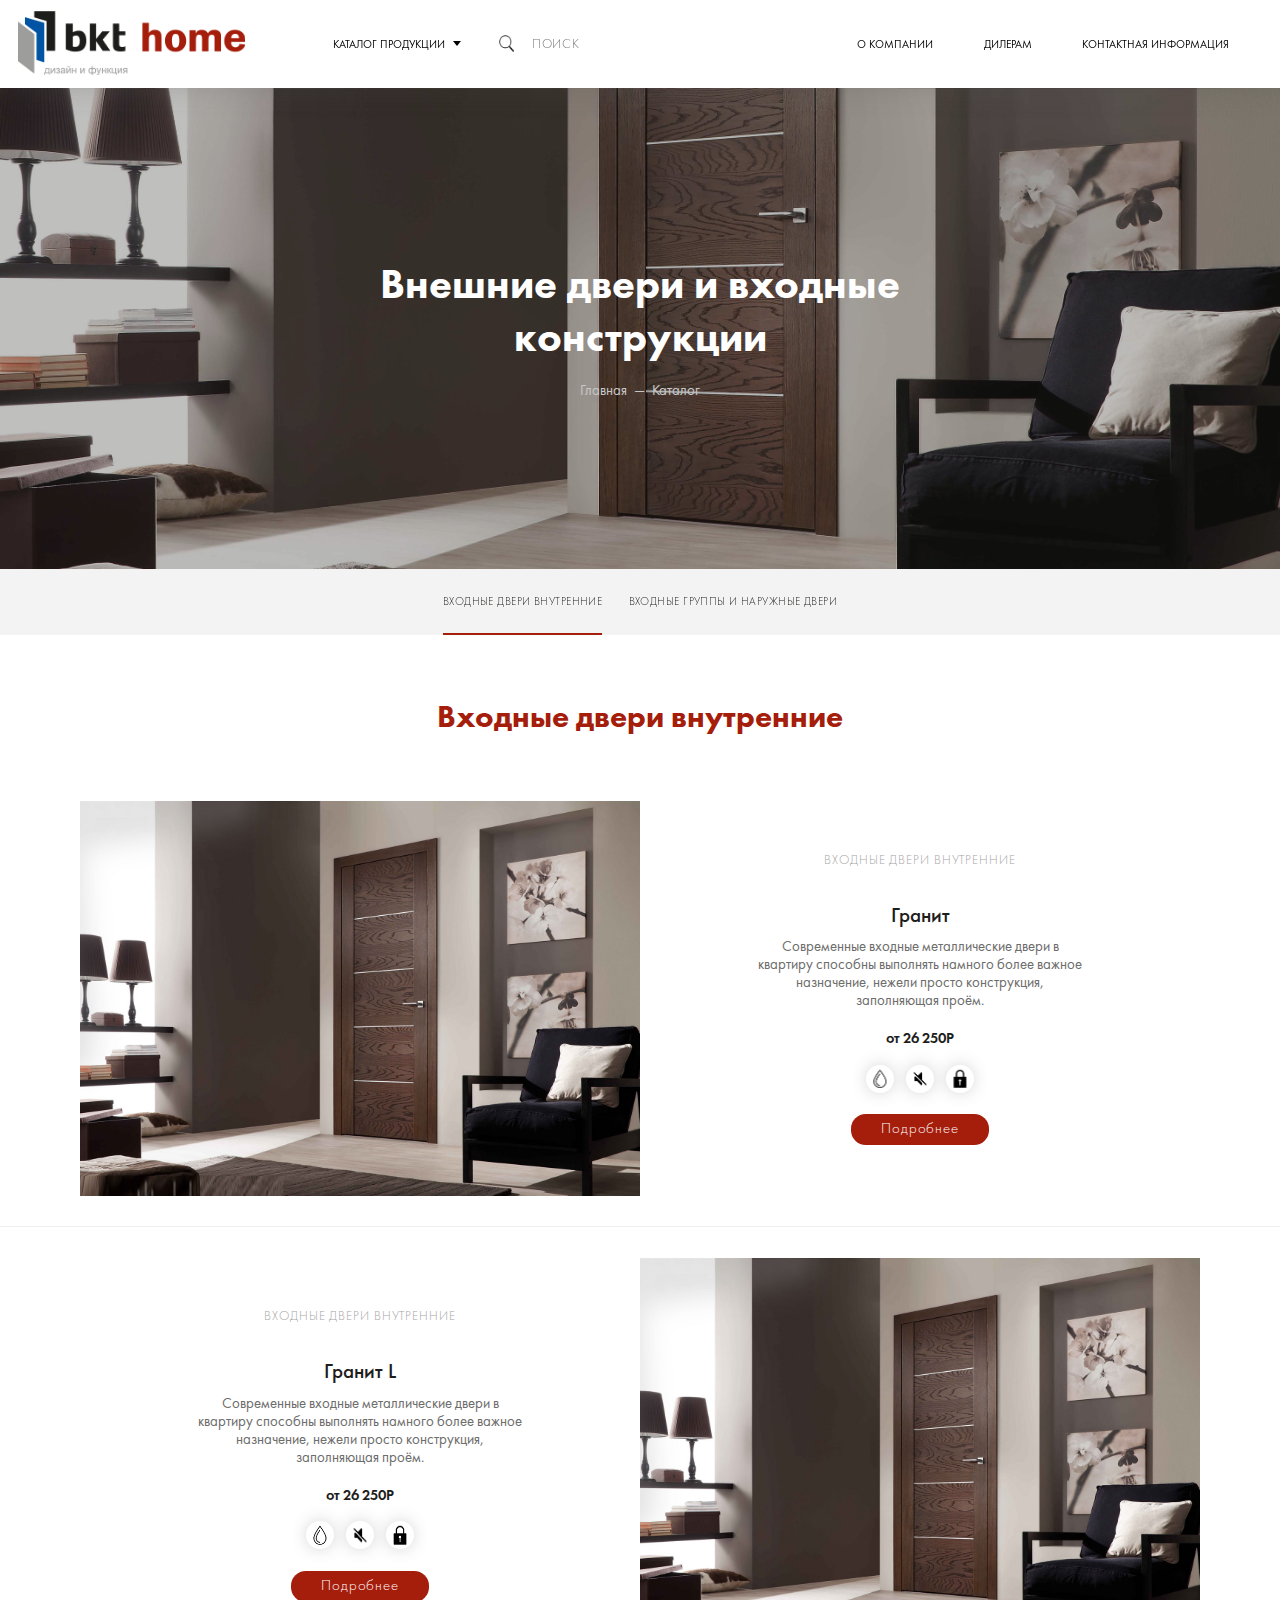
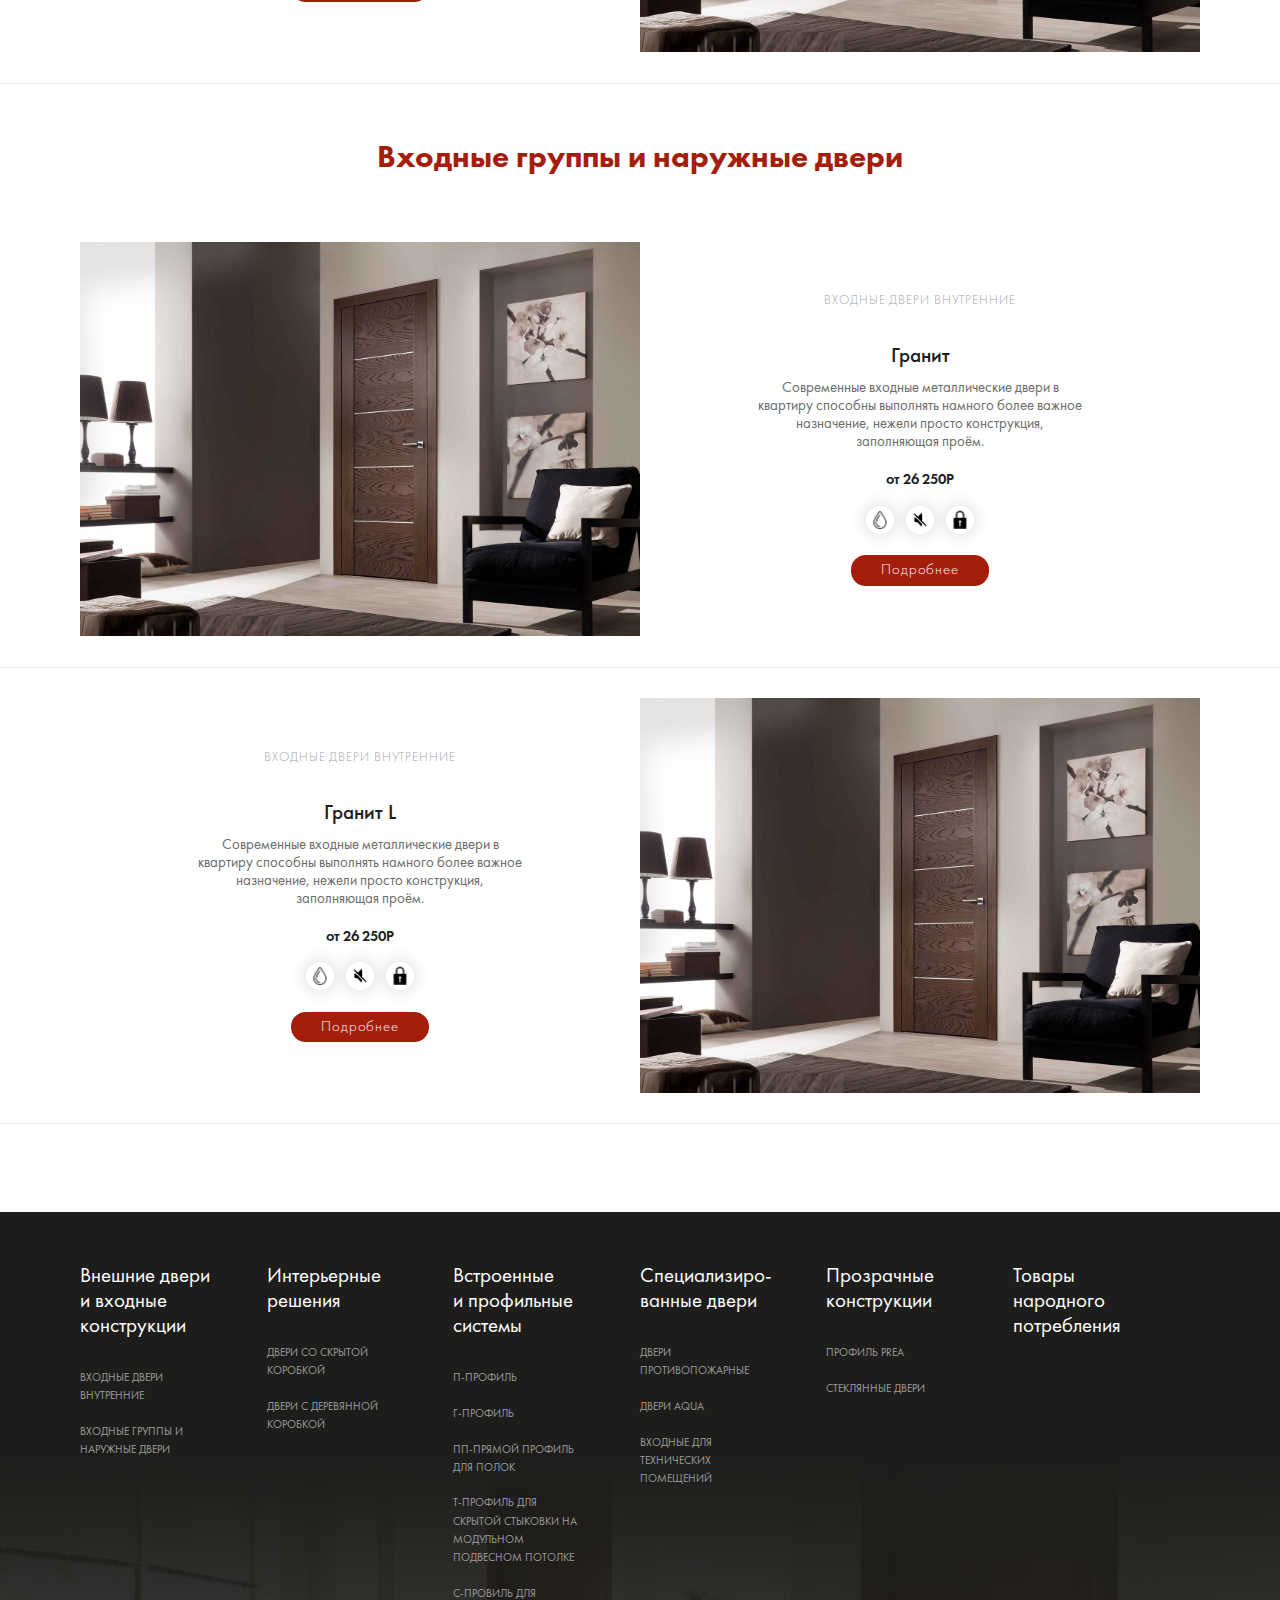
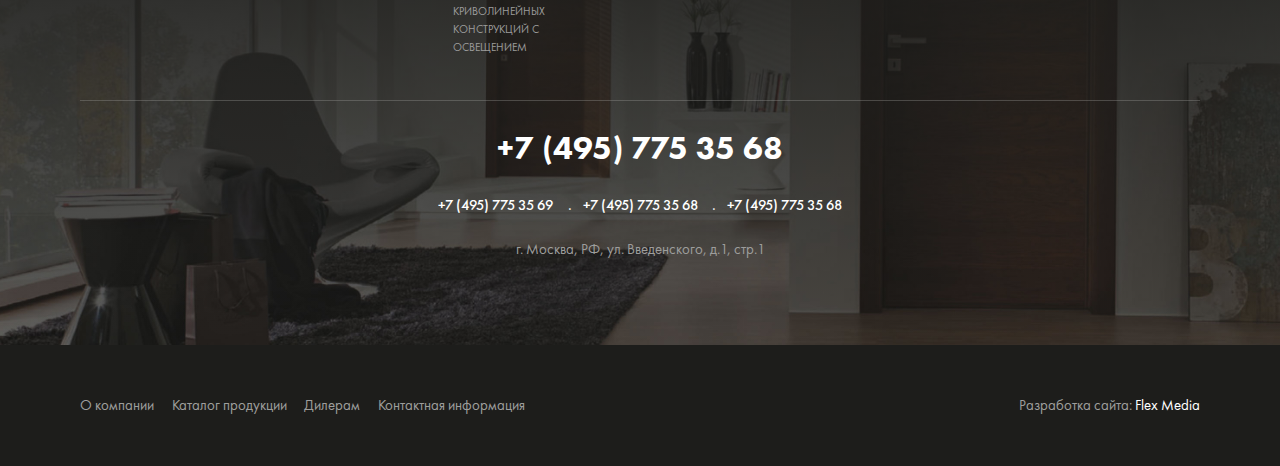
==== commit 2b9a4926: "rework product-page" ====
--- a/bitrix/templates/main/1-0category.html
+++ b/bitrix/templates/main/1-0category.html
@@ -11,7 +11,7 @@
   </head>
   <body>
     <!--BEGIN out-->
-    <div class="out">
+    <div class="out out-inner">
       <header class="header"><a class="logo" href="/"></a>
         <nav class="navigation"><a class="navigation-item" href="#">О компании</a><a class="navigation-item" href="#">Дилерам</a><a class="navigation-item" href="#">Контактная информация</a>
         </nav>
--- a/bitrix/templates/main/css/screen.css
+++ b/bitrix/templates/main/css/screen.css
@@ -1,3 +1,3 @@
 @charset "UTF-8";a,abbr,acronym,address,applet,article,aside,audio,b,big,blockquote,body,canvas,caption,center,cite,code,dd,del,details,dfn,div,dl,dt,em,embed,fieldset,figcaption,figure,footer,form,h1,h2,h3,h4,h5,h6,header,hgroup,html,i,iframe,img,ins,kbd,label,legend,li,mark,menu,nav,object,ol,output,p,pre,q,ruby,s,samp,section,small,span,strike,strong,sub,summary,sup,table,tbody,td,tfoot,th,thead,time,tr,tt,u,ul,var,video{margin:0;padding:0;border:0;vertical-align:baseline}body,html{height:100%}a img,fieldset,img{border:none}input[type=email],input[type=tel],input[type=text],textarea{-webkit-appearance:none}textarea{overflow:auto}button,input{margin:0;padding:0;border:0}button,input[type=submit]{cursor:pointer}a,a:focus,button,div,h1,h2,h3,h4,h5,h6,input,select,span,textarea{outline:none}ol,ul{list-style-type:none}table{border-spacing:0;border-collapse:collapse;width:100%}html{-webkit-box-sizing:border-box;box-sizing:border-box}*,:after,:before{-webkit-box-sizing:inherit;box-sizing:inherit}a{text-decoration:none;color:#000;outline:none}@font-face{font-family:Book;src:url(../fonts/FuturaNewBook.eot);src:url(../fonts/FuturaNewBook.eot?#iefix) format("embedded-opentype"),url(../fonts/FuturaNewBook.woff) format("woff"),url(../fonts/FuturaNewBook.ttf) format("truetype");font-weight:400;font-style:normal}@font-face{font-family:Medium;src:url(../fonts/FuturaNewMedium.eot);src:url(../fonts/FuturaNewMedium.eot?#iefix) format("embedded-opentype"),url(../fonts/FuturaNewMedium.woff) format("woff"),url(../fonts/FuturaNewMedium.ttf) format("truetype");font-weight:400;font-style:normal}@font-face{font-family:Demi;src:url(../fonts/FuturaNewDemi.eot);src:url(../fonts/FuturaNewDemi.eot?#iefix) format("embedded-opentype"),url(../fonts/FuturaNewDemi.woff) format("woff"),url(../fonts/FuturaNewDemi.ttf) format("truetype");font-weight:400;font-style:normal}@font-face{font-family:Heavy;src:url(../fonts/FuturaNewHeavy.eot);src:url(../fonts/FuturaNewHeavy.eot?#iefix) format("embedded-opentype"),url(../fonts/FuturaNewHeavy.woff) format("woff"),url(../fonts/FuturaNewHeavy.ttf) format("truetype");font-weight:400;font-style:normal}@font-face{font-family:Light;src:url(../fonts/FuturaNewLight.eot);src:url(../fonts/FuturaNewLight.eot?#iefix) format("embedded-opentype"),url(../fonts/FuturaNewLight.woff) format("woff"),url(../fonts/FuturaNewLight.ttf) format("truetype");font-weight:400;font-style:normal}@font-face{font-family:Helvetica;src:url(../fonts/helveticaneuecyr-roman-webfont.eot);src:url(../fonts/helveticaneuecyr-roman-webfont.eot?#iefix) format("embedded-opentype"),url(../fonts/helveticaneuecyr-roman-webfont.woff) format("woff"),url(../fonts/helveticaneuecyr-roman-webfont.ttf) format("truetype");font-weight:400;font-style:normal}.slick-slider{-webkit-box-sizing:border-box;box-sizing:border-box;-moz-box-sizing:border-box;-webkit-touch-callout:none;-webkit-user-select:none;-moz-user-select:none;-ms-user-select:none;user-select:none;-ms-touch-action:pan-y;touch-action:pan-y;-webkit-tap-highlight-color:transparent}.slick-list,.slick-slider{position:relative;display:block}.slick-list{overflow:hidden;margin:0;padding:0}.slick-list:focus{outline:none}.slick-loading .slick-list{background:#fff}.slick-list.dragging{cursor:pointer;cursor:hand}.slick-slide,.slick-slide img,.slick-slider .slick-list,.slick-track{-webkit-transform:translateZ(0);transform:translateZ(0)}.slick-track{position:relative;left:0;top:0;display:block;zoom:1}.slick-track:after,.slick-track:before{content:"";display:table}.slick-track:after{clear:both}.slick-loading .slick-track{visibility:hidden}.slick-slide{float:left;height:100%;min-height:1px}.slick-slide img{display:block;max-width:100%}.slick-slide.slick-loading img{display:none}.slick-slide.dragging img{pointer-events:none}.slick-initialized .slick-slide{display:block}.slick-loading .slick-slide{visibility:hidden}.slick-vertical .slick-slide{display:block;height:auto;border:1px solid transparent}.slick-next,.slick-prev{position:absolute;top:50%;margin-top:-10px;font:0/0 a;text-shadow:none;color:transparent;height:20px;background:none;left:0;z-index:1}.slick-next:focus,.slick-prev:focus{outline:none}.slick-next.slick-disabled,.slick-prev.slick-disabled{opacity:.2}.slick-next:before,.slick-prev:before{height:30px;line-height:30px;content:"prev";display:inline-block;vertical-align:middle;font-size:15px;color:#fff;background:#000}.slick-next{right:0;left:auto}.slick-next:before{content:"next";display:inline-block}.slick-dots{text-align:center;position:absolute;margin:0;bottom:0;left:0;right:0}.slick-dots li{position:relative;display:inline-block;padding:0 3px}.slick-dots li.slick-active button{background:#000}.slick-dots button{display:block;width:10px;height:10px;background:#fff;-webkit-box-shadow:0 1px 5px rgba(0,0,0,.25);box-shadow:0 1px 5px rgba(0,0,0,.25);cursor:pointer;font:0/0 a;text-shadow:none;color:transparent;-webkit-border-radius:50%;border-radius:50%}.tooltipster-default{-webkit-border-radius:5px;border-radius:5px;border:2px solid #000;background:#4c4c4c;color:#fff}.tooltipster-default .tooltipster-content{font-family:Arial,sans-serif;font-size:14px;line-height:16px;padding:8px 10px;overflow:hidden}.tooltipster-icon{cursor:help;margin-left:4px}.tooltipster-base{padding:0;font-size:0;line-height:0;position:absolute;left:0;top:0;z-index:9999999;pointer-events:none;width:auto;overflow:visible}.tooltipster-base .tooltipster-content{overflow:hidden}.tooltipster-arrow{display:block;text-align:center;width:100%;height:100%;position:absolute;top:0;left:0;z-index:-1}.tooltipster-arrow-border,.tooltipster-arrow span{display:block;width:0;height:0;position:absolute}.tooltipster-arrow-top-left span,.tooltipster-arrow-top-right span,.tooltipster-arrow-top span{border-left:8px solid transparent!important;border-right:8px solid transparent!important;border-top:8px solid;bottom:-7px}.tooltipster-arrow-top-left .tooltipster-arrow-border,.tooltipster-arrow-top-right .tooltipster-arrow-border,.tooltipster-arrow-top .tooltipster-arrow-border{border-left:9px solid transparent!important;border-right:9px solid transparent!important;border-top:9px solid;bottom:-7px}.tooltipster-arrow-bottom-left span,.tooltipster-arrow-bottom-right span,.tooltipster-arrow-bottom span{border-left:8px solid transparent!important;border-right:8px solid transparent!important;border-bottom:8px solid;top:-7px}.tooltipster-arrow-bottom-left .tooltipster-arrow-border,.tooltipster-arrow-bottom-right .tooltipster-arrow-border,.tooltipster-arrow-bottom .tooltipster-arrow-border{border-left:9px solid transparent!important;border-right:9px solid transparent!important;border-bottom:9px solid;top:-7px}.tooltipster-arrow-bottom .tooltipster-arrow-border,.tooltipster-arrow-bottom span,.tooltipster-arrow-top .tooltipster-arrow-border,.tooltipster-arrow-top span{left:0;right:0;margin:0 auto}.tooltipster-arrow-bottom-left span,.tooltipster-arrow-top-left span{left:6px}.tooltipster-arrow-bottom-left .tooltipster-arrow-border,.tooltipster-arrow-top-left .tooltipster-arrow-border{left:5px}.tooltipster-arrow-bottom-right span,.tooltipster-arrow-top-right span{right:6px}.tooltipster-arrow-bottom-right .tooltipster-arrow-border,.tooltipster-arrow-top-right .tooltipster-arrow-border{right:5px}.tooltipster-arrow-left .tooltipster-arrow-border,.tooltipster-arrow-left span{border-top:8px solid transparent!important;border-bottom:8px solid transparent!important;border-left:8px solid;top:50%;margin-top:-7px;right:-7px}.tooltipster-arrow-left .tooltipster-arrow-border{border-top:9px solid transparent!important;border-bottom:9px solid transparent!important;border-left:9px solid;margin-top:-8px}.tooltipster-arrow-right .tooltipster-arrow-border,.tooltipster-arrow-right span{border-top:8px solid transparent!important;border-bottom:8px solid transparent!important;border-right:8px solid;top:50%;margin-top:-7px;left:-7px}.tooltipster-arrow-right .tooltipster-arrow-border{border-top:9px solid transparent!important;border-bottom:9px solid transparent!important;border-right:9px solid;margin-top:-8px}.tooltipster-fade{opacity:0;-webkit-transition-property:opacity;transition-property:opacity}.tooltipster-fade-show{opacity:1}.tooltipster-grow{-webkit-transform:scale(0);-ms-transform:scale(0);transform:scale(0);-webkit-transition-property:-webkit-transform;transition-property:-webkit-transform;transition-property:transform;transition-property:transform,-webkit-transform;-webkit-backface-visibility:hidden}.tooltipster-grow-show{-webkit-transform:scale(1);-ms-transform:scale(1);transform:scale(1);-webkit-transition-timing-function:cubic-bezier(.175,.885,.32,1);-webkit-transition-timing-function:cubic-bezier(.175,.885,.32,1.15);transition-timing-function:cubic-bezier(.175,.885,.32,1.15)}.tooltipster-swing{opacity:0;-webkit-transform:rotate(4deg);-ms-transform:rotate(4deg);transform:rotate(4deg);-webkit-transition-property:-webkit-transform,opacity;-webkit-transition-property:-webkit-transform;transition-property:-webkit-transform;transition-property:transform;transition-property:transform,-webkit-transform}.tooltipster-swing-show{opacity:1;-webkit-transform:rotate(0deg);-ms-transform:rotate(0deg);transform:rotate(0deg);-webkit-transition-timing-function:cubic-bezier(.23,.635,.495,1);-webkit-transition-timing-function:cubic-bezier(.23,.635,.495,2.4);transition-timing-function:cubic-bezier(.23,.635,.495,2.4)}.tooltipster-fall{top:0;-webkit-transition-property:top;transition-property:top;-webkit-transition-timing-function:cubic-bezier(.175,.885,.32,1);-webkit-transition-timing-function:cubic-bezier(.175,.885,.32,1.15);transition-timing-function:cubic-bezier(.175,.885,.32,1.15)}.tooltipster-fall.tooltipster-dying{-webkit-transition-property:all;transition-property:all;top:0!important;opacity:0}.tooltipster-slide{left:-40px;-webkit-transition-property:left;transition-property:left;-webkit-transition-timing-function:cubic-bezier(.175,.885,.32,1);-webkit-transition-timing-function:cubic-bezier(.175,.885,.32,1.15);transition-timing-function:cubic-bezier(.175,.885,.32,1.15)}.tooltipster-slide.tooltipster-dying{-webkit-transition-property:all;transition-property:all;left:0!important;opacity:0}.tooltipster-content-changing{opacity:.5;-webkit-transform:scale(1.1);-ms-transform:scale(1.1);transform:scale(1.1)}
 
-/*! fancyBox v2.1.5 fancyapps.com | fancyapps.com/fancybox/#license */.fancybox-image,.fancybox-inner,.fancybox-nav,.fancybox-nav span,.fancybox-outer,.fancybox-skin,.fancybox-tmp,.fancybox-wrap,.fancybox-wrap iframe,.fancybox-wrap object{padding:0;margin:0;border:0;outline:none;vertical-align:top}.fancybox-wrap{position:absolute;top:0;left:0;z-index:8020}.fancybox-skin{position:relative;background:#f9f9f9;color:#444;text-shadow:none;-webkit-border-radius:4px;border-radius:4px}.fancybox-opened{z-index:8030}.fancybox-opened .fancybox-skin{-webkit-box-shadow:0 10px 25px rgba(0,0,0,.5);box-shadow:0 10px 25px rgba(0,0,0,.5)}.fancybox-inner,.fancybox-outer{position:relative}.fancybox-inner{overflow:hidden}.fancybox-type-iframe .fancybox-inner{-webkit-overflow-scrolling:touch}.fancybox-error{color:#444;font:14px/20px Helvetica Neue,Helvetica,Arial,sans-serif;margin:0;padding:15px;white-space:nowrap}.fancybox-iframe,.fancybox-image{display:block;width:100%;height:100%}.fancybox-image{max-width:100%;max-height:100%}#fancybox-loading{position:fixed;top:50%;left:50%;margin-top:-22px;margin-left:-22px;background-position:0 -108px;opacity:.8;cursor:pointer;z-index:8060}#fancybox-loading div{width:44px;height:44px}.fancybox-close{top:-18px;right:-18px;width:36px;height:36px}.fancybox-close,.fancybox-nav{position:absolute;cursor:pointer;z-index:8040}.fancybox-nav{top:0;width:40%;height:100%;text-decoration:none;-webkit-tap-highlight-color:transparent}.fancybox-prev{left:0}.fancybox-next{right:0}.fancybox-nav span{position:absolute;top:50%;width:36px;height:34px;margin-top:-18px;cursor:pointer;z-index:8040;visibility:hidden}.fancybox-prev span{left:10px;background-position:0 -36px}.fancybox-next span{right:10px;background-position:0 -72px}.fancybox-nav:hover span{visibility:visible}.fancybox-tmp{position:absolute;top:-99999px;left:-99999px;visibility:hidden;max-width:99999px;max-height:99999px;overflow:visible!important}.fancybox-lock{width:auto}.fancybox-lock,.fancybox-lock body{overflow:hidden!important}.fancybox-lock-test{overflow-y:hidden!important}.fancybox-overlay{position:absolute;top:0;left:0;overflow:hidden;display:none;z-index:8010;background:rgba(29,29,27,.4)}.fancybox-overlay-fixed{position:fixed;bottom:0;right:0}.fancybox-lock .fancybox-overlay{overflow:auto;overflow-y:scroll}.fancybox-title{visibility:hidden;font:normal 13px/20px Helvetica Neue,Helvetica,Arial,sans-serif;position:relative;text-shadow:none;z-index:8050}.fancybox-opened .fancybox-title{visibility:visible}.fancybox-title-float-wrap{position:absolute;bottom:0;right:50%;margin-bottom:-35px;z-index:8050;text-align:center}.fancybox-title-float-wrap .child{display:inline-block;margin-right:-100%;padding:2px 20px;background:transparent;background:rgba(0,0,0,.8);-webkit-border-radius:15px;border-radius:15px;text-shadow:0 1px 2px #222;color:#fff;font-weight:700;line-height:24px;white-space:nowrap}.fancybox-title-outside-wrap{position:relative;margin-top:10px;color:#fff}.fancybox-title-inside-wrap{padding-top:10px}.fancybox-title-over-wrap{position:absolute;bottom:0;left:0;color:#fff;padding:10px;background:#000;background:rgba(0,0,0,.8)}*,:after,:before{-webkit-box-sizing:border-box;box-sizing:border-box}:focus{outline:none}input::-ms-clear{display:none}html{height:100%;font-size:16px}html.modal-open{overflow:hidden}html.modal-open body{overflow:visible!important}body{font-family:Book;background-color:#fff}.out{overflow:hidden}.header{background-color:#fff;padding:13px 20px;padding:.8125rem 1.25rem;height:100px;height:6.25rem;position:fixed;-webkit-box-shadow:0 0 30px rgba(78,78,78,.23);box-shadow:0 0 30px rgba(78,78,78,.23);z-index:5;left:0;right:0;top:0;-webkit-transform:translateZ(0);transform:translateZ(0);will-change:transform;-webkit-transition:-webkit-transform .2s;transition:-webkit-transform .2s;transition:transform .2s;transition:transform .2s,-webkit-transform .2s}.header.is-hidden{-webkit-transform:translateY(-100%);-ms-transform:translateY(-100%);transform:translateY(-100%);-webkit-box-shadow:none;box-shadow:none}.header .logo{width:260px;width:16.25rem;height:73px;height:4.5625rem;background-image:url(../img/icons/logo.png);background-size:cover;display:block;float:left}.header .navigation{float:right}.header .navigation .navigation-item{font-family:Book;text-transform:uppercase;font-size:13px;font-size:.8125rem;color:#000;-webkit-transition:color .3s ease;transition:color .3s ease;display:inline-block;vertical-align:middle;padding:29px;padding:1.8125rem}.header .navigation .navigation-item:hover{color:#a51d0b}.header .overlay{text-align:center}.header .nav{display:inline-block;position:relative;vertical-align:middle}.header .nav .nav-trigger{display:block;padding:29px 0;padding:1.8125rem 0;font-size:0;cursor:pointer}.header .nav .nav-trigger span{font-family:Book;font-size:13px;font-size:.8125rem;color:#000;text-transform:uppercase;display:inline-block;vertical-align:middle;margin-right:8px}.header .nav .nav-trigger i{display:inline-block;vertical-align:middle;width:8px;height:5px;width:0;height:0;border-style:solid;border-width:5px 4px 0;border-color:#000 transparent transparent}.header .nav .nav-drop{position:absolute;width:296px;width:18.5rem;left:-46px;left:-2.875rem;top:100%;padding-top:14px;padding-top:.875rem;text-align:left;display:none}.header .nav .nav-drop .level{padding:15px 0;padding:.9375rem 0}.header .nav .nav-drop .level.level-1{border-top:2px solid #a51d0b;background-color:#fff}.header .nav .nav-drop .level.level-1,.header .nav .nav-drop .level.level-2{-webkit-box-shadow:0 32px 40px 0 rgba(0,0,0,.25);box-shadow:0 32px 40px 0 rgba(0,0,0,.25)}.header .nav .nav-drop .level.level-2{position:absolute;left:100%;top:15px;top:.9375rem;background-color:#a51d0b;width:296px;width:18.5rem;bottom:0;padding:25px 0;padding:1.5625rem 0;overflow:hidden;display:none}.header .nav .nav-drop .level.level-2:after{content:'';position:absolute;z-index:0;-webkit-box-shadow:inset 0 0 40px 0 rgba(0,0,0,.25);box-shadow:inset 0 0 40px 0 rgba(0,0,0,.25);top:-40px;top:-2.5rem;right:-40px;right:-2.5rem;bottom:-40px;bottom:-2.5rem;left:0}.header .nav .nav-drop .level.level-2 .level-item{position:relative;z-index:1}.header .nav .nav-drop .level.level-2 .level-item a{color:#f2b8b8;padding:9px 46px;padding:.5625rem 2.875rem}.header .nav .nav-drop .level.level-2 .level-item a:hover{background-color:transparent}.header .nav .nav-drop .level .level-item a{font-family:Book;font-size:17px;font-size:1.0625rem;color:#000;padding:15px 46px;padding:.9375rem 2.875rem;display:block;-webkit-transition:color .3s ease,background-color .3s ease;transition:color .3s ease,background-color .3s ease;position:relative}.header .nav .nav-drop .level .level-item a:hover{background-color:#a51d0b;color:#fff}.header .nav .nav-drop .level .level-item:hover>a{background-color:#a51d0b;z-index:5;color:#fff}.header .nav .nav-drop .level .level-item:hover [class*=level-]{display:block}.header .header-search{max-width:300px;max-width:18.75rem;width:100%;display:inline-block;vertical-align:middle;text-align:left;padding-left:40px;padding-left:2.5rem}.header .header-search .form .field{display:inline-block;vertical-align:middle;margin-bottom:0}.header .header-search .form .field:first-of-type{width:30px}.header .header-search .form .field:last-of-type{width:225px}.header .header-search .form .field input{max-width:260px;max-width:16.25rem;text-transform:uppercase;font-family:Light;font-size:13px;letter-spacing:.9px;border-bottom:1px solid transparent;width:30%;-webkit-transition:border-color .3s ease,width .3s ease;transition:border-color .3s ease,width .3s ease}.header .header-search .form .field input:focus{border-color:#a51d0b;width:100%}.header .header-search .form .field button{width:18px;width:1.125rem;height:19px;height:1.1875rem;background-image:url(../img/icons/icon-10.png);background-size:cover;background-color:transparent;background-repeat:no-repeat;margin-right:10px;margin-right:.625rem;position:relative;top:2px}.l-center{max-width:1310px;padding:0 15px;margin:0 auto;*zoom:1}.l-center:after{content:" ";display:table;clear:both}.footer.animating .footer-top .footer__scale div{-webkit-transform:scale(1.5);-ms-transform:scale(1.5);transform:scale(1.5);-webkit-transition:-webkit-transform 30s linear;transition:-webkit-transform 30s linear;transition:transform 30s linear;transition:transform 30s linear,-webkit-transform 30s linear}.footer .footer-top{padding:58px 0 20px;padding:3.625rem 0 1.25rem;position:relative}.footer .footer-top .footer__scale{position:absolute;top:0;bottom:0;right:0;left:0;overflow:hidden;z-index:-1}.footer .footer-top .footer__scale:after{content:"";position:absolute;top:0;left:0;right:0;bottom:0;background:-webkit-linear-gradient(top,#1d1d1b,#1d1d1b 34%,rgba(29,29,27,0));background:-webkit-gradient(linear,left top,left bottom,from(#1d1d1b),color-stop(34%,#1d1d1b),to(rgba(29,29,27,0)));background:linear-gradient(180deg,#1d1d1b 0,#1d1d1b 34%,rgba(29,29,27,0));filter:progid:DXImageTransform.Microsoft.gradient(startColorstr='#1d1d1b',endColorstr='#001d1d1b',GradientType=0)}.footer .footer-top .footer__scale div{position:absolute;width:100%;top:0;left:0;height:100%;-webkit-transform:scale(1);-ms-transform:scale(1);transform:scale(1);background-size:cover;background-position:50% 80%}.footer .contancts{width:100%;text-align:center;border-top:1px solid hsla(60,1%,61%,.35);padding:30px 0;padding:1.875rem 0}.footer .contancts .main__phone{margin-bottom:30px;margin-bottom:1.875rem}.footer .contancts .main__phone span{font-family:Heavy;font-size:38px;font-size:2.375rem;color:#fff}.footer .contancts .phone__list{margin-bottom:30px;margin-bottom:1.875rem}.footer .contancts .phone__list li{font-family:Medium;font-size:17px;font-size:1.0625rem;display:inline-block;color:#fff;position:relative}.footer .contancts .phone__list li:not(:last-of-type){margin-right:30px;margin-right:1.875rem}.footer .contancts .phone__list li:not(:last-of-type):after{content:'.';position:absolute;right:-21px;right:-1.3125rem;bottom:0}.footer .contancts .address{font-size:17px;font-size:1.0625rem;color:#9d9d9c}.footer .footer-bottom{*zoom:1;background-color:#1d1d1b;padding:58px 0 59px;padding:3.625rem 0 3.6875rem}.footer .footer-bottom:after{content:" ";display:table;clear:both}.footer__nav{float:left;font-size:0}.footer__nav .footer__nav-item{display:inline-block;vertical-align:top;color:#9d9d9c;-webkit-transition:color .3s ease;transition:color .3s ease;font-size:17px;font-size:1.0625rem}.footer__nav .footer__nav-item:not(:last-of-type){margin-right:20px;margin-right:1.25rem}.footer__nav .footer__nav-item:hover{color:#fff}.developers{float:right}.developers a{color:#9d9d9c;font-size:17px;font-size:1.0625rem}.developers a span{color:#fff;-webkit-transition:color .3s ease;transition:color .3s ease}.developers:hover span{color:#a51d0b}.map__catalog{font-size:0;margin-bottom:40px;margin-bottom:2.5rem}.map__catalog .map__catalog-item{display:inline-block;vertical-align:top;width:16.66%}.map__catalog .map__catalog-item>li{padding-right:15%}.map__catalog .map__catalog-item>li>a{font-size:24px;font-size:1.5rem;color:#fff;-webkit-transition:color .3s ease;transition:color .3s ease;margin-bottom:25px;margin-bottom:1.5625rem;display:inline-block}.map__catalog .map__catalog-item>li>a:hover{color:#a51d0b}.map__catalog .map__catalog-item ul>li{padding-right:20%}.map__catalog .map__catalog-item ul>li a{font-size:13px;font-size:.8125rem;color:#9d9d9c;-webkit-transition:color .3s ease;transition:color .3s ease;text-transform:uppercase;padding:10px 0;padding:.625rem 0;display:inline-block;line-height:1.6}.map__catalog .map__catalog-item ul>li a:hover{color:#a51d0b}.intro{position:relative;overflow:hidden}.intro .intro__cover{background-size:cover;background-repeat:no-repeat;background-position:50%}.intro .intro__cover,.intro .intro__cover:after{position:absolute;top:0;left:0;width:100%;height:100%}.intro .intro__cover:after{content:'';background-color:rgba(44,44,41,.3)}.intro .intro__wrap{*zoom:1;height:100%}.intro .intro__wrap:after{content:" ";display:table;clear:both}.intro .intro__wrap .intro__content{position:absolute;z-index:2;zoom:1;top:0;left:0;width:100%;height:100%;text-align:center}.intro .intro__wrap .intro__content .intro__content-wrap{position:absolute;top:30%;left:0;width:100%;-webkit-transform:translateY(-50%);-ms-transform:translateY(-50%);transform:translateY(-50%);-webkit-backface-visibility:hidden;backface-visibility:hidden}.intro .intro__wrap .intro__content .intro__content-wrap .intro__content-lead{max-width:1000px;display:inline-block}.intro .intro__wrap .intro__content .intro__content-wrap .intro__content-lead span{font-family:Heavy;font-size:48px;font-size:3rem;color:#fff}.intro .intro__wrap .intro__content .intro__content-wrap .intro__content-lead span .red{color:#b33727}.intro .intro__wrap .intro__content .intro__content-wrap .intro__content-lead span .grey{color:#b7b7b7}.intro .intro__wrap .intro__overlay{opacity:0;visibility:hidden;left:100%;height:100%;width:100%;top:0;position:absolute}.intro .intro__wrap .intro__overlay,.intro .intro__wrap .intro__overlay.visible{-webkit-transition:background-color .3s linear,opacity .3s linear,visibility .3s linear;transition:background-color .3s linear,opacity .3s linear,visibility .3s linear}.intro .intro__wrap .intro__overlay.visible{opacity:.3;visibility:visible;left:0}.intro .intro__wrap .intro__hover .intro-hover-item{position:absolute;z-index:1;top:0;left:100%;width:20%;height:100%;overflow:hidden;background-repeat:no-repeat;background-position:50%;opacity:0;visibility:hidden}.intro .intro__wrap .intro__hover .intro-hover-item,.intro .intro__wrap .intro__hover .intro-hover-item.hover{-webkit-transition:opacity .3s linear,z-index .1s linear,visibility .1s linear;transition:opacity .3s linear,z-index .1s linear,visibility .1s linear}.intro .intro__wrap .intro__hover .intro-hover-item.hover{z-index:3;visibility:visible;opacity:1}.intro .intro__wrap .intro__hover .intro-hover-item.hover:nth-of-type(1){left:0}.intro .intro__wrap .intro__hover .intro-hover-item.hover:nth-of-type(2){left:20%}.intro .intro__wrap .intro__hover .intro-hover-item.hover:nth-of-type(3){left:40%}.intro .intro__wrap .intro__hover .intro-hover-item.hover:nth-of-type(4){left:60%}.intro .intro__wrap .intro__hover .intro-hover-item.hover:nth-of-type(5){left:80%}.intro .intro__wrap .intro__hover .intro-hover-item .intro-hover-item__cover{position:absolute;top:0;left:0;width:100%;height:100%;opacity:.46}.intro .intro__wrap .intro__hover .intro-hover-item .intro-hover-item__content{position:absolute;left:0;z-index:2;color:#fff;width:100%;text-align:center;-webkit-transition:-webkit-transform .3s linear .1s;transition:-webkit-transform .3s linear .1s;transition:transform .3s linear .1s;transition:transform .3s linear .1s,-webkit-transform .3s linear .1s}.intro .intro__wrap .intro__hover .intro-hover-item .intro-hover-item__content .icon{width:100px;width:6.25rem;height:100px;height:6.25rem;display:inline-block;background-color:#9d9d9c;-webkit-border-radius:100%;border-radius:100%;margin-bottom:10px;margin-bottom:.625rem}.intro .intro__wrap .intro__hover .intro-hover-item .intro-hover-item__content .text{opacity:0;-webkit-transition:opacity .3s linear .1s;transition:opacity .3s linear .1s}.intro .intro__wrap .intro__hover .intro-hover-item .intro-hover-item__content .title{font-family:Medium;font-size:24px;font-size:1.5rem;margin-bottom:10px;margin-bottom:.625rem}.intro .intro__wrap .intro__hover .intro-hover-item .intro-hover-item__content .descr{font-size:17px;font-size:1.0625rem;padding:0 5%;margin-bottom:25px;margin-bottom:1.5625rem}.intro .intro__wrap .intro__hover .intro-hover-item .intro-hover-item__content:hover .btn{background-color:#a51d0b}.intro .intro__wrap .intro__hover .intro-hover-item .intro-hover-item__content:hover .btn span{color:#fff}.intro .intro__wrap .intro__hover .intro-hover-item.hover .intro-hover-item__content{-webkit-transform:translateY(-150px);-ms-transform:translateY(-150px);transform:translateY(-150px);-webkit-transition:-webkit-transform .3s linear .1s;transition:-webkit-transform .3s linear .1s;transition:transform .3s linear .1s;transition:transform .3s linear .1s,-webkit-transform .3s linear .1s;will-change:transform}.intro .intro__wrap .intro__hover .intro-hover-item.hover .intro-hover-item__content .text{opacity:1;-webkit-transition:opacity .3s linear .1s;transition:opacity .3s linear .1s}.intro .intro__content-grid{position:absolute;top:50%;left:0;right:0;z-index:3;height:0}.intro .intro__content-grid .intro__content-grid-action{font-size:0;line-height:0;white-space:nowrap;height:0}.intro .intro__content-grid .intro__content-grid-action .intro__content-grid-item{display:inline-block;vertical-align:middle;height:200px;height:12.5rem;width:20%;position:relative;-webkit-transition:-webkit-transform .3s linear .1s;transition:-webkit-transform .3s linear .1s;transition:transform .3s linear .1s;transition:transform .3s linear .1s,-webkit-transform .3s linear .1s}.intro .intro__content-grid .intro__content-grid-action .intro__content-grid-item.active{height:0}.intro .intro__content-grid .intro__content-grid-action .intro__content-grid-item .intro__content-link{display:inline-block;-webkit-transition:-webkit-transform .3s linear .1s;transition:-webkit-transform .3s linear .1s;transition:transform .3s linear .1s;transition:transform .3s linear .1s,-webkit-transform .3s linear .1s}.intro .intro__content-grid .intro__content-grid-action .intro__content-grid-item .intro__content-link,.intro .intro__content-grid .intro__content-grid-action .intro__content-grid-item span{width:100px;width:6.25rem;height:100px;height:6.25rem;position:absolute;top:50%;left:50%;-webkit-transform:translate(-50%,-50%);-ms-transform:translate(-50%,-50%);transform:translate(-50%,-50%)}.intro .intro__content-grid .intro__content-grid-action .intro__content-grid-item span{-webkit-border-radius:100%;border-radius:100%;-webkit-transition:opacity .3s linear .1s;transition:opacity .3s linear .1s;background-size:cover;will-change:transform}.intro .intro__content-grid .intro__content-grid-action .intro__content-grid-item span.in{opacity:1}.intro .intro__content-grid .intro__content-grid-action .intro__content-grid-item span.out{opacity:0}.intro .intro__content-grid .intro__content-grid-action .intro__content-grid-item.active .intro__content-link{-webkit-transform:translate(-50%,-170%);-ms-transform:translate(-50%,-170%);transform:translate(-50%,-170%)}.intro .intro__content-grid .intro__content-grid-action .intro__content-grid-item.active span.in{opacity:0}.intro .intro__content-grid .intro__content-grid-action .intro__content-grid-item.active span.out{opacity:1}.intro .intro__scroll{position:absolute;bottom:30px;bottom:1.875rem;left:50%;-webkit-transform:translate(-50%);-ms-transform:translate(-50%);transform:translate(-50%);cursor:pointer;z-index:2}.intro .intro__scroll .intro-icon{display:block;text-align:center;margin-bottom:10px;margin-bottom:.625rem}.intro .intro__scroll .intro-icon span{background-image:url(../img/icons/icon-9.png);width:17px;width:1.0625rem;height:26px;height:1.625rem;background-size:cover;display:inline-block}.intro .intro__scroll .intro-text span{font-size:17px;font-size:1.0625rem;color:#fff;letter-spacing:1px;letter-spacing:.0625rem}.btn{height:35px;height:2.1875rem;-webkit-border-radius:17px;border-radius:17px;-webkit-border-radius:1.0625rem;border-radius:1.0625rem;line-height:35px;line-height:2.1875rem;display:inline-block;background-color:#fff;-webkit-transition:background-color,.3s ease;transition:background-color,.3s ease}.btn span{font-size:17px;font-size:1.0625rem;color:#000;display:block;padding:0 35px;padding:0 2.1875rem;font-family:Light;letter-spacing:1px;letter-spacing:.05625rem;height:38px;height:2.375rem;-webkit-border-radius:19px;border-radius:19px;-webkit-border-radius:1.1875rem;border-radius:1.1875rem;-webkit-transition:color,.3s ease;transition:color,.3s ease}.btn:hover{background-color:#a51d0b}.btn:hover span{color:#fff}.btn.btn-red{background-color:#a51d0b}.btn.btn-red span{color:#fff}.btn.btn-black,.btn.btn-red:hover{background-color:#1d1d1b}.btn.btn-black span{color:#fff}.row{padding:50px 0 0;padding:3.125rem 0 0}.row .title{font-family:Heavy;font-size:36px;font-size:2.25rem;color:#a51d0b;text-align:center;margin:20px 0 40px;margin:1.25rem 0 2.5rem}.category-product{font-size:0;margin-bottom:50px;margin-bottom:3.125rem}.category-product .category-product__item{display:inline-block;vertical-align:top;width:20%;padding:5px 5px 20px;padding:.3125rem .3125rem 1.25rem;-webkit-transition:background-color .3s ease;transition:background-color .3s ease;position:relative}.category-product .category-product__item:hover{background-color:#fff;z-index:2}.category-product .category-product__item:hover .category-product__cover{top:-10px;top:-.625rem;bottom:-5px;bottom:-.3125rem;left:-5px;left:-.3125rem;right:-5px;right:-.3125rem;-webkit-box-shadow:0 0 95px rgba(78,78,78,.38);box-shadow:0 0 95px rgba(78,78,78,.38)}.category-product .category-product__item .category-product__cover{position:absolute;top:0;bottom:0;left:0;right:0;z-index:-1;-webkit-transition:all .15s ease;transition:all .15s ease}.category-product .category-product__item .image__cover{margin-bottom:15px;margin-bottom:.9375rem;text-align:center;height:246px;height:15.375rem;overflow:hidden;position:relative}.category-product .category-product__item .image__cover img{max-height:100%;top:50%;left:50%;-webkit-transform:translate(-50%,-50%);-ms-transform:translate(-50%,-50%);transform:translate(-50%,-50%);position:absolute}.category-product .category-product__item .category-product__title{text-align:center;font-size:13px;padding:0 25px;padding:0 1.5625rem;text-transform:uppercase;letter-spacing:1px;letter-spacing:.03125rem;line-height:1.5}.cooperation{font-size:0;margin-bottom:65px;margin-bottom:4.0625rem}.cooperation .cooperation__item{display:inline-block;vertical-align:top;width:33.33%}.cooperation .cooperation__item .image__cover{float:left;width:80px;width:5rem;padding-right:30px;padding-right:1.875rem}.cooperation .cooperation__item .image__cover img{max-width:100%;max-height:50px;max-height:3.125rem}.cooperation .cooperation__item .overlay{overflow:hidden;max-width:75%;text-align:left}.cooperation .cooperation__item .cooperation__title{font-family:Medium;font-size:24px;font-size:1.5rem;color:#000}.cooperation .cooperation__item .cooperation__text{font-size:17px;font-size:1.0625rem;color:#9d9d9c;line-height:1.4}.products-popular .products-popular__gallery{position:relative}.products{padding-bottom:60px;padding-bottom:3.75rem}.rotator-navi{text-align:center}.rotator-navi .rotator-arrow{display:inline-block;vertical-align:middle;width:15px;width:.9375rem;height:28px;height:1.75rem;background-size:cover;cursor:pointer;background-repeat:no-repeat}.rotator-navi .rotator-arrow.rotator-arrow__left{background-image:url(../img/icons/icon-8.png)}.rotator-navi .rotator-arrow.rotator-arrow__right{background-image:url(../img/icons/icon-7.png)}.rotator-navi .rotator-arrow.disabled{opacity:.5;pointer-events:none}.rotator-navi .rotator-counter{font-size:13px;font-size:.8125rem;margin:0 15px;margin:0 .9375rem}.rotator-navi .rotator-counter,.rotator-navi .rotator-counter .rotator__counter-all,.rotator-navi .rotator-counter .rotator__counter-current,.rotator-navi .rotator-counter .rotator__counter-separator{display:inline-block;vertical-align:middle}.products-popular{margin-bottom:50px;margin-bottom:3.125rem;position:relative}.products-popular .products-popular__gallery{padding:20px 0 40px;padding:1.25rem 0 2.5rem;position:relative}.products-popular .products-popular__gallery .rotator-navi{position:absolute;top:-72px;top:-4.5rem;right:0}.products-item{width:25%;display:inline-block;vertical-align:top;padding:0 20px;padding:0 1.25rem;text-align:center}.products-item a{display:inline-block;max-width:215px}.products-item a:hover .products-descr .name-collection{color:#a51d0b}.products-item .image__cover{margin-bottom:25px;margin-bottom:1.5625rem;height:420px;height:26.25rem;overflow:hidden;position:relative}.products-item .image__cover img{max-height:100%;position:absolute;top:50%;left:50%;-webkit-transform:translate(-50%,-50%);-ms-transform:translate(-50%,-50%);transform:translate(-50%,-50%)}.products-item .badge{width:100%;text-align:center;top:-47px;top:-2.9375rem;margin-bottom:-36px;margin-bottom:-2.25rem}.products-item .products-descr{text-align:center}.products-item .products-descr .name-item{font-size:13px;font-size:.8125rem;text-transform:uppercase;font-family:Light;color:#9d9d9c;margin-bottom:5px;margin-bottom:.3125rem;letter-spacing:1px;letter-spacing:.0375rem}.products-item .products-descr .name-collection{font-size:17px;font-size:1.0625rem;color:#1d1d1b;margin-bottom:15px;margin-bottom:.9375rem;-webkit-transition:color .3s ease;transition:color .3s ease}.products-item .products-descr .price{font-family:Demi;font-size:17px;font-size:1.0625rem;color:#1d1d1b}.products-properties{font-size:0;margin:0 -5px 90px;margin:0 -.3125rem 5.625rem;padding-top:40px;padding-top:2.5rem}.products-properties .products-properties__item{padding:0 5px;padding:0 .3125rem;display:inline-block;vertical-align:top;width:33.33%;text-align:left}.products-properties .products-properties__item .image__cover{position:relative;overflow:hidden}.products-properties .products-properties__item .image__cover img{max-width:100%;display:block}.products-properties .products-properties__item .prop{position:absolute;top:28px;top:1.75rem;left:28px;left:1.75rem;right:58px;right:3.625rem}.products-properties .products-properties__item .prop .prop-item{display:inline-block;vertical-align:middle;height:30px;height:1.875rem;line-height:30px;line-height:1.875rem;font-family:Light;font-size:17px;font-size:1.0625rem;color:#1d1d1b;background-color:#fff;-webkit-border-radius:15px;border-radius:15px;-webkit-border-radius:.9375rem;border-radius:.9375rem;padding:0 10px;padding:0 .625rem;letter-spacing:1px;letter-spacing:.03125rem;margin-bottom:10px;margin-bottom:.625rem}.products-properties .products-properties__item .prop .prop-item:not(:last-of-type){margin-right:10px;margin-right:.625rem}.products-properties .products-properties__item .products-properties__descr{display:inline-block;width:100%;background-color:#9d9d9c;position:relative;*zoom:1;padding:25px 28px;padding:1.5625rem 1.75rem}.products-properties .products-properties__item .products-properties__descr:after{content:" ";display:table;clear:both}.products-properties .products-properties__item .products-properties__descr .products-properties__overlay{display:table;width:100%;height:100%}.products-properties .products-properties__item .products-properties__descr .products-properties__overlay .products-name{display:table-cell;vertical-align:middle;width:50%;font-size:13px;letter-spacing:1px;letter-spacing:.05625rem;text-transform:uppercase;color:#fff;line-height:1.5;font-family:Light}.products-properties .products-properties__item .products-properties__descr .products-properties__overlay .products-price{display:table-cell;vertical-align:middle;width:50%;font-family:Demi;font-size:17px;color:#fff;text-align:right}.badge{position:relative}.badge .badge-item{width:32px;width:2rem;height:32px;height:2rem;-webkit-border-radius:100%;border-radius:100%;-webkit-box-shadow:0 0 16px rgba(78,78,78,.23);box-shadow:0 0 16px rgba(78,78,78,.23);display:inline-block;background-color:#fff;position:relative;margin:0 5px;margin:0 .3125rem}.badge .badge-item img{width:15px;width:.9375rem;position:absolute;top:50%;left:50%;-webkit-transform:translate(-50%,-50%);-ms-transform:translate(-50%,-50%);transform:translate(-50%,-50%)}.tooltip{display:none}.tooltipster-default{border:none;background-color:#fff;-webkit-box-shadow:0 0 35px rgba(78,78,78,.23);box-shadow:0 0 35px rgba(78,78,78,.23)}.tooltipster-default .tooltipster-content{font-family:Book;color:#1d1d1b;font-size:13px;font-size:.8125rem;line-height:1.4;padding:10px 15px;padding:.625rem .9375rem}.tooltipster-arrow-top .tooltipster-arrow-border{border-top-color:#fff}.secondary-nav{position:relative;z-index:1;clear:both;width:100%;background-color:#f3f3f3;-webkit-transform:translateZ(0);transform:translateZ(0);will-change:transform;-webkit-transition:-webkit-transform .2s;transition:-webkit-transform .2s;transition:transform .2s;transition:transform .2s,-webkit-transform .2s;height:75px;height:4.6875rem;text-align:center}.secondary-nav.slide-up+.container .sidebar-form{top:95px!important}.secondary-nav.slide-up+.container .sidebar-form.bottom{top:auto!important}.secondary-nav.fixed{position:fixed;top:100px;top:6.25rem}.secondary-nav.fixed:after{content:'';height:50px;background-color:#fff;position:absolute;top:-50px;left:0;right:0}.secondary-nav.fixed.slide-up{-webkit-transform:translateY(-100px);-ms-transform:translateY(-100px);transform:translateY(-100px)}.secondary-nav ul{font-size:0}.secondary-nav ul li{display:inline-block;vertical-align:middle;margin:0 15px;margin:0 .9375rem}.secondary-nav ul li a{font-family:Light;font-size:13px;font-size:.8125rem;color:#1d1d1b;text-transform:uppercase;letter-spacing:1px;letter-spacing:.03125rem;display:block;padding:30px 0;padding:1.875rem 0;position:relative;cursor:pointer}.secondary-nav ul li a.active:after{content:"";position:absolute;bottom:0;left:0;right:0;background-color:#a51d0b;height:2px}.secondary-nav .btn{float:right;margin:20px 45px 0 0;margin:1.25rem 2.8125rem 0 0}.secondary-nav .btn-back{float:left;margin:28px 0 0 20px;margin:1.75rem 0 0 1.25rem}.btn-back{display:inline-block}.btn-back span{font-family:Light;font-size:13px;text-transform:uppercase;letter-spacing:.9px}.btn-back i{width:24px;width:1.5rem;height:18px;height:1.125rem;background-image:url(../img/icons/b-arrow.png);background-size:cover;display:inline-block;vertical-align:middle;position:relative;top:-1px;margin-right:15px;margin-right:.9375rem}.container.secondary-nav-fixed{margin-top:75px;margin-top:4.6875rem}.head{height:550px;height:34.375rem;position:relative}.head .head-bg{background-size:cover;background-position:50%}.head .head-bg,.head .head-bg:after{position:absolute;top:0;left:0;right:0;bottom:0}.head .head-bg:after{content:"";background-color:rgba(44,44,41,.3)}.head .head-wrap{width:100%;max-width:590px;position:absolute;top:50%;left:50%;-webkit-transform:translate(-50%,-50%);-ms-transform:translate(-50%,-50%);transform:translate(-50%,-50%);text-align:center}.head .head-wrap .head-title{font-family:Heavy;font-size:48px;font-size:3rem;color:#fff;margin-bottom:20px;margin-bottom:1.25rem}.breadcrumbs .breadcrumbs-item{position:relative;display:inline-block}.breadcrumbs .breadcrumbs-item:not(:last-of-type){margin-right:25px;margin-right:1.5625rem}.breadcrumbs .breadcrumbs-item:not(:last-of-type):after{content:"—";color:#c7c7c7;position:absolute;right:-20px;right:-1.25rem;top:0}.breadcrumbs .breadcrumbs-item a{color:#c7c7c7;font-size:17px;font-size:1.0625rem;-webkit-transition:color .3s ease;transition:color .3s ease}.breadcrumbs .breadcrumbs-item a:hover{color:#fff}hr{padding:0;margin:0;background-color:#eee;height:1px;border:none;outline:none;margin:0 -33.33%}.row{*zoom:1}.row:after{content:" ";display:table;clear:both}.products-preview .products-preview__item .preview__item-columns{padding:35px 0;padding:2.1875rem 0;display:-webkit-box;display:-webkit-flex;display:-ms-flexbox;display:flex;-webkit-align-content:center;-ms-flex-line-pack:center;align-content:center;-webkit-box-align:center;-webkit-align-items:center;-ms-flex-align:center;align-items:center;-webkit-flex-wrap:wrap;-ms-flex-wrap:wrap;flex-wrap:wrap}.products-preview .products-preview__item .preview__item-columns.columns-left .preview__item-columns-left{-webkit-box-ordinal-group:2;-webkit-order:1;-ms-flex-order:1;order:1}.products-preview .products-preview__item .preview__item-columns.columns-left .preview__item-columns-right,.products-preview .products-preview__item .preview__item-columns.columns-right .preview__item-columns-left{-webkit-box-ordinal-group:3;-webkit-order:2;-ms-flex-order:2;order:2}.products-preview .products-preview__item .preview__item-columns.columns-right .preview__item-columns-right{-webkit-box-ordinal-group:2;-webkit-order:1;-ms-flex-order:1;order:1}.products-preview .products-preview__item .preview__item-columns .preview__item-columns-left{width:50%}.products-preview .products-preview__item .preview__item-columns .preview__item-columns-left img{display:block;max-width:100%}.products-preview .products-preview__item .preview__item-columns .preview__item-columns-right{width:50%;padding:0 30px;padding:0 1.875rem;text-align:center}.products-preview .products-preview__item .preview__item-columns .preview__item-columns-right .category{font-family:Light;font-size:13px;text-transform:uppercase;color:#a5a5a5;letter-spacing:.9px;margin-bottom:40px;margin-bottom:2.5rem}.products-preview .products-preview__item .preview__item-columns .preview__item-columns-right .category-material{font-family:Medium;font-size:24px;font-size:1.5rem;color:#1d1d1b;margin-bottom:10px;margin-bottom:.625rem;display:inline-block}.products-preview .products-preview__item .preview__item-columns .preview__item-columns-right .category-descr{font-size:17px;font-size:1.0625rem;color:#6d6d6c;max-width:380px;max-width:23.75rem;margin:0 auto 20px}.products-preview .products-preview__item .preview__item-columns .preview__item-columns-right .price{font-family:Demi;font-size:17px;font-size:1.0625rem;color:#1d1d1b;margin-bottom:20px;margin-bottom:1.25rem}.products-preview .products-preview__item .preview__item-columns .preview__item-columns-right .badge{margin-bottom:20px;margin-bottom:1.25rem}.columns{*zoom:1}.columns:after{content:" ";display:table;clear:both}.columns .columns__left{width:50%;float:left}.columns .columns__right{width:50%;float:right}.history{margin-bottom:90px;margin-bottom:5.625rem}.video-container{padding-right:70px;padding-right:4.375rem;max-width:100%}.video-container iframe{height:315px;height:19.6875rem}.chronology{margin-top:-5px;margin-top:-.3125rem;padding:0 10px;padding:0 .625rem}.chronology .chronology-item{padding-right:11.5%}.chronology .chronology-item:not(:last-of-type){margin-bottom:20px;margin-bottom:1.25rem}.chronology .chronology-years{font-family:Medium;font-size:38px;font-size:2.375rem;color:#1d1d1b;margin-bottom:10px;margin-bottom:.625rem}.container p{font-size:17px;font-size:1.0625rem;color:#6d6d6c}.container p:not(:last-of-type){margin-bottom:10px;margin-bottom:.625rem}.mission{padding:40px 0 90px;padding:2.5rem 0 5.625rem;margin-bottom:90px;margin-bottom:5.625rem}.mission:before{content:"";left:-50%;right:-50%;bottom:0;top:0;background-image:url(../img/mission.jpg);position:absolute;background-size:cover;z-index:-1}.mission .mission-conteiner{text-align:center;max-width:1060px;max-width:66.25rem;margin:0 auto}.mission .mission-conteiner p{font-size:24px;font-size:1.5rem;color:#000}.sc-section{position:relative;padding:0 0 40px;padding:0 0 2.5rem;*zoom:1}.sc-section:after{content:" ";display:table;clear:both}.sc-section.mission{padding:40px 0 90px;padding:2.5rem 0 5.625rem}.reviews{margin:0 0 90px;margin:0 0 5.625rem;font-size:0}.reviews .reviews-item{display:inline-block;width:50%;padding:70px 100px 75px 50px;padding:4.375rem 6.25rem 4.6875rem 3.125rem;position:relative}.reviews .reviews-item:before{content:"“";font-size:400px;font-size:25rem;color:#ececec;font-family:Helvetica;position:absolute;line-height:315px;line-height:19.6875rem;top:0;left:-25px;left:-1.5625rem;opacity:.64;z-index:-1}.reviews .reviews-item .reviews-text{font-family:Medium;font-size:24px;font-size:1.5rem;margin-bottom:15px;margin-bottom:.9375rem}.reviews .reviews-item .reviews-author{font-size:17px;font-size:1.0625rem;color:#6d6d6c}.contacts{padding:20px 0 60px;padding:1.25rem 0 3.75rem;font-size:0}.contacts .contacts-name{font-family:Medium;font-size:24px;font-size:1.5rem;color:#000;margin-bottom:30px;margin-bottom:1.875rem;text-align:left}.contacts .contacts-item{display:inline-block;vertical-align:top;width:25%;padding-right:3%}.contacts .contacts-item:last-of-type{padding-right:0}.contacts .contacts-item .contacts-head{font-family:Medium;font-size:24px;font-size:1.5rem;color:#000;margin-bottom:25px;margin-bottom:1.5625rem}.phones .phones-item{font-size:17px;font-size:1.0625rem;color:#6d6d6c;display:inline-block;width:100%}.phones .phones-item:not(:last-of-type){margin-bottom:8px;margin-bottom:.5rem}.address{margin-bottom:50px;margin-bottom:3.125rem}.address.columns .columns__right{width:50%;float:right}.address.columns .columns__left{width:50%;float:left}.address .contacts{text-align:center;max-width:290px;margin:0 auto}.address .contacts .contacts-items{width:100%;text-align:left;margin-bottom:25px;margin-bottom:1.5625rem}.address .contacts .location{position:relative;padding-left:45px;padding-left:2.8125rem}.address .contacts .location:before{content:"";width:16px;width:1rem;height:24px;height:1.5rem;background-image:url(../img/icons/balloon.png);background-size:cover;position:absolute;top:0;left:0}.address .contacts .phones{position:relative;padding-left:45px;padding-left:2.8125rem}.address .contacts .phones:before{content:"";width:20px;width:1.25rem;height:24px;height:1.5rem;background-image:url(../img/icons/phone.png);background-size:cover;position:absolute;top:0;left:0}.address .contacts .mails{position:relative;padding-left:45px;padding-left:2.8125rem}.address .contacts .mails:before{content:"";width:24px;width:1.5rem;height:18px;height:1.125rem;background-image:url(../img/icons/mail.png);background-size:cover;position:absolute;top:0;left:0}.address .contacts .mails .mail{color:#6d6d6c}.mail{font-size:17px;font-size:1.0625rem;color:#000}[data-modal]{cursor:pointer}.map{width:100%;height:443px;height:27.6875rem}.modal__wrap{position:fixed;top:0;left:0;bottom:0;right:0;background-color:rgba(29,29,27,.4);z-index:50;font-size:0;text-align:center;display:none;padding:20px;overflow:auto}.modal__wrap:before{content:"";width:0;height:100%}.modal__wrap .modal,.modal__wrap:before{display:inline-block;vertical-align:middle}.modal__wrap .modal{max-width:564px;max-width:35.25rem;background-color:#fff;width:100%;opacity:0;visibility:hidden;-webkit-transform:translateY(20%) scale(.1);-ms-transform:translateY(20%) scale(.1);transform:translateY(20%) scale(.1);-webkit-transition:opacity .3s ease,visibility .3s ease,-webkit-transform .3s ease;transition:opacity .3s ease,visibility .3s ease,-webkit-transform .3s ease;transition:transform .3s ease,opacity .3s ease,visibility .3s ease;transition:transform .3s ease,opacity .3s ease,visibility .3s ease,-webkit-transform .3s ease;position:relative}.modal__wrap .modal.modal-front{padding:60px 20px;padding:3.75rem 1.25rem}.modal__wrap .modal.modal-front.open{opacity:1;visibility:visible;-webkit-transform:none;-ms-transform:none;transform:none}.modal__wrap .modal.modal-back{padding:60px 20px;padding:3.75rem 1.25rem;position:absolute;left:50%;top:20%}.modal__wrap .modal.modal-back .modal__title{margin-bottom:20px;margin-bottom:1.25rem}.modal__wrap .modal.modal-back .close{font-size:17px;font-size:1.0625rem;color:#a51d0b;border-bottom:1px solid;display:inline-block;cursor:pointer}.modal__wrap .modal.modal-back.open{opacity:1;visibility:visible;-webkit-transform:translateY(20%) scale(1) translateX(-50%);-ms-transform:translateY(20%) scale(1) translateX(-50%);transform:translateY(20%) scale(1) translateX(-50%)}.modal__wrap .modal__title{font-family:Heavy;font-size:38px;font-size:2.375rem;color:#000;margin-bottom:40px;margin-bottom:2.5rem}.modal__wrap .modal__text{max-width:425px;max-width:26.5625rem;margin:0 auto 40px}.modal__wrap .modal__text p{font-size:16px;font-size:1rem}.modal__wrap .btn-close{width:25px;width:1.5625rem;height:25px;height:1.5625rem;background-image:url(../img/icons/cross.png);background-size:cover;position:absolute;top:16px;top:1rem;right:16px;right:1rem;cursor:pointer}.modal__wrap .form{max-width:314px;max-width:19.625rem;width:100%;margin:0 auto;text-align:left}.field{margin-bottom:15px;margin-bottom:.9375rem}.field .field-head{margin-bottom:10px;margin-bottom:.625rem}.field .field-head span{font-family:Light;font-size:13px;text-transform:uppercase;color:#6d6d6c}.field .field-body{position:relative}.field .field-body input,.field .field-body textarea{border:1px solid #a5a5a5;height:32px;height:2rem;padding:0 17px;padding:0 1.0625rem;color:#1d1d1b;width:100%;font-family:Light;font-size:17px;font-size:1.0625rem;letter-spacing:1px;letter-spacing:.05625rem;background-color:#f7f7f7}.field .field-body input.error,.field .field-body textarea.error{border-color:#a51d0b;color:#a51d0b;background-color:#fdf2f1!important}.field .field-body input.valid,.field .field-body input:focus,.field .field-body textarea.valid,.field .field-body textarea:focus{background-color:#fff}.field .field-body textarea{resize:none;height:78px;height:4.875rem;padding:5px 17px;padding:.3125rem 1.0625rem}.field .field-body textarea.no-event{background-color:#fff}.field .field-body input[type=radio]{position:absolute;top:0;left:0;opacity:0;visibility:hidden}.field .btn{margin:40px auto;display:block}.field .btn span{padding:0 65px;padding:0 4.0625rem}.search{display:inline-block;max-width:1060px;max-width:66.25rem;width:100%;margin-top:50px;margin-top:3.125rem}.search .form{position:relative;margin:0 -235px;margin:0 -14.6875rem}.search .form .icon{width:18px;width:1.125rem;height:19px;height:1.1875rem;background-image:url(../img/icons/icon-10.png);background-size:cover;background-repeat:no-repeat;position:absolute;left:25px;left:1.5625rem;top:24px;top:1.5rem;display:block}.search .form input{background-color:#fff;height:66px;height:4.125rem;-webkit-border-radius:33px;border-radius:33px;-webkit-border-radius:2.0625rem;border-radius:2.0625rem;width:100%;padding:0 200px 0 60px;padding:0 12.5rem 0 3.75rem;font-size:17px;font-size:1.0625rem}.search .form .btn{position:absolute;right:15px;right:.9375rem;top:16px;top:1rem;min-width:163px;min-width:10.1875rem}.results{font-size:0;padding:0 0 90px;padding:0 0 5.625rem;margin-bottom:-50px;margin-bottom:-3.125rem}.results .products-item{margin-bottom:50px;margin-bottom:3.125rem}.results .no-results{font-size:17px;font-size:1.0625rem;color:#6d6d6c;margin-bottom:60px;margin-bottom:3.75rem;text-align:center}.dealers .columns{padding-bottom:60px;padding-bottom:3.75rem}.dealers .columns .columns__left{padding-right:10%}.dotted li{padding-left:34px;padding-left:2.125rem;position:relative;font-size:24px;font-size:1.5rem;margin-bottom:5px;margin-bottom:.3125rem;color:#000}.dotted li:before{content:"";width:5px;height:5px;display:block;position:absolute;top:14px;top:.875rem;left:0;background-color:#000}.contact-us{max-width:650px;max-width:40.625rem;width:100%;text-align:center;margin:0 auto}.contact-us p{margin-bottom:25px;margin-bottom:1.5625rem}.contact-us .phones .phones-item,.contact-us p{font-size:24px;font-size:1.5rem;color:#000}.contact-us .contact-us__columns{font-size:0;margin-bottom:30px;margin-bottom:1.875rem}.contact-us .contact-us__columns .contact-us__columns-left,.contact-us .contact-us__columns .contact-us__columns-right{display:inline-block;vertical-align:middle;text-align:center;width:50%}.st-container{margin-right:-361px;margin-right:-22.5625rem}.row-products{position:relative;padding-right:361px;padding-right:22.5625rem}.produts-sliders{margin-bottom:50px;margin-bottom:3.125rem;max-height:664px;max-height:41.5rem;overflow:hidden}.produts-sliders,.produts-sliders .products-slider_container,.produts-sliders .products-slider_container .produts-slider_main{position:relative}.produts-sliders .products-slider_container .produts-slider_main .resize{width:23px;width:1.4375rem;height:23px;height:1.4375rem;top:18px;top:1.125rem;right:18px;right:1.125rem;background-image:url(../img/icons/resize.png);background-size:cover;position:absolute;z-index:2;cursor:pointer}.produts-sliders .products-slider_container .produts-slider_main .products-slider__item{max-height:663px;max-height:41.4375rem}.produts-sliders .products-slider_container .produts-slider_main .products-slider__item .image__cover{position:relative;z-index:1}.produts-sliders .products-slider_container .produts-slider_main .products-slider__item .image__cover img{max-width:none;display:block;max-height:664px;max-height:41.5rem}.produts-sliders .products-slider_container .rotator-navi{position:absolute;bottom:30px;bottom:1.875rem;right:35px;right:2.1875rem;z-index:2}.produts-sliders .products-slider_container .rotator-navi .rotator-counter .rotator__counter-all,.produts-sliders .products-slider_container .rotator-navi .rotator-counter .rotator__counter-current,.produts-sliders .products-slider_container .rotator-navi .rotator-counter .rotator__counter-separator{color:#fff}.produts-sliders .products-slider_container .rotator-navi .rotator-arrow.rotator-arrow__left{background-image:url(../img/icons/icon-12.png)}.produts-sliders .products-slider_container .rotator-navi .rotator-arrow.rotator-arrow__right{background-image:url(../img/icons/icon-11.png)}.produts-sliders .products-slider_container .badge{bottom:30px;bottom:1.875rem;left:50%;-webkit-transform:translate(-50%);-ms-transform:translate(-50%);transform:translate(-50%);position:absolute;z-index:2}.produts-sliders .products-slider_fur{width:243px;width:15.1875rem;position:absolute;bottom:19px;bottom:1.1875rem;left:15px;left:.9375rem}.produts-sliders .products-slider_fur .product-slider_main-fur{position:relative}.produts-sliders .products-slider_fur .product-slider_main-fur .products-slider__item>.image__cover{height:166px;height:10.375rem;overflow:hidden;position:relative}.produts-sliders .products-slider_fur .product-slider_main-fur .products-slider__item>.image__cover img{display:block;max-width:100%;top:50%;left:50%;position:absolute;-webkit-transform:translate(-50%,-50%);-ms-transform:translate(-50%,-50%);transform:translate(-50%,-50%)}.produts-sliders .products-slider_fur .product-slider_main-fur .products-slider__item .descr{background-color:#a51d0b;padding:15px 28px 10px;padding:.9375rem 1.75rem .625rem;text-align:center}.produts-sliders .products-slider_fur .product-slider_main-fur .products-slider__item .descr .image__cover{margin-bottom:20px;margin-bottom:1.25rem}.produts-sliders .products-slider_fur .product-slider_main-fur .products-slider__item .descr .image__cover img{width:51px;width:3.1875rem;height:51px;height:3.1875rem;-webkit-border-radius:100%;border-radius:100%;display:block;margin:0 auto}.produts-sliders .products-slider_fur .product-slider_main-fur .products-slider__item .descr .collection,.produts-sliders .products-slider_fur .product-slider_main-fur .products-slider__item .descr .name{font-size:17px;font-size:1.0625rem;color:#fff}.produts-sliders .products-slider_fur .slick-arrow{width:10px;width:.625rem;height:17px;height:1.0625rem;top:70%}.produts-sliders .products-slider_fur .slick-arrow.slick-prev{background-image:url(../img/icons/icon-12.png);background-size:cover;left:20px;left:1.25rem}.produts-sliders .products-slider_fur .slick-arrow.slick-prev:before{display:none}.produts-sliders .products-slider_fur .slick-arrow.slick-next{background-image:url(../img/icons/icon-11.png);background-size:cover;right:20px;right:1.25rem}.produts-sliders .products-slider_fur .slick-arrow.slick-next:before{display:none}.sidebar-form{float:right;width:361px;width:22.5625rem;border-top:4px solid #a51d0b;background-color:#fff;text-align:center;padding:40px 40px 0;padding:2.5rem 2.5rem 0;-webkit-box-shadow:0 16px 40px rgba(0,0,0,.25);box-shadow:0 16px 40px rgba(0,0,0,.25);font-size:0;min-height:664px;min-height:41.5rem;-webkit-transition:top .3s ease;transition:top .3s ease}.sidebar-form.is_stuck{margin-bottom:20px}.sidebar-form .category-title{font-family:Light;font-size:13px;color:#a5a5a5;text-transform:uppercase;margin-bottom:20px;margin-bottom:1.25rem}.sidebar-form .category-name{font-family:Medium;font-size:24px;font-size:1.5rem;color:#1d1d1b;margin-bottom:15px;margin-bottom:.9375rem}.sidebar-form .category-descr{margin-bottom:30px;margin-bottom:1.875rem}.sidebar-form .category-form__title{font-family:Light;font-size:13px;color:#1d1d1b;text-transform:uppercase;margin-bottom:20px;margin-bottom:1.25rem}.sidebar-form .field{margin-bottom:17px;margin-bottom:1.0625rem;text-align:left}.sidebar-form .field.btns{text-align:center}.sidebar-form .field.btns .btn{margin:0 auto}.sidebar-form .field .field-body .field-item{display:block;height:38px;height:2.375rem;line-height:36px;line-height:2.25rem;border:1px solid #a5a5a5;padding:0 34px 0 17px;padding:0 2.125rem 0 1.0625rem;position:relative;overflow:hidden;-webkit-transition:border-color .3s ease;transition:border-color .3s ease}.sidebar-form .field .field-body .field-item:hover{border-color:#a51d0b}.sidebar-form .field .field-body .field-item span{font-size:17px;font-size:1.0625rem;color:#1d1d1b;text-overflow:ellipsis;white-space:nowrap;display:block;width:100%;overflow:hidden}.sidebar-form .field .field-body .field-item .icon{position:absolute;width:6px;width:.375rem;height:12px;height:.75rem;background-image:url(../img/icons/icon-7.png);background-repeat:no-repeat;background-size:cover;display:block;top:50%;margin-top:-6px;margin-top:-.375rem;right:12px;right:.75rem}.sidebar-form .field .field-body .price{font-family:Demi;font-size:17px;font-size:1.0625rem;text-align:center;margin:25px 0 35px;margin:1.5625rem 0 2.1875rem}.sidebar-form .field .field-body .btn{display:inline-block}.wrapper-products .sc-section{padding:0 40px 40px 0;padding:0 2.5rem 2.5rem 0}.wrapper-products .row .title{text-align:left}.wrapper-products hr{margin:0}.wrapper-products .columns{margin-bottom:50px;margin-bottom:3.125rem}.wrapper-products .sc-section{padding-bottom:20px;padding-bottom:1.25rem}.h2{color:#1d1d1b}.h2,.h3{font-size:24px;font-size:1.5rem}.h3{font-family:Heavy;color:#000;margin-bottom:20px;margin-bottom:1.25rem}.columns .h2{padding-right:15%}.colors{font-size:0;margin:0 -20px 40px;margin:0 -1.25rem 2.5rem}.colors figure{width:200px;width:12.5rem;display:inline-block;vertical-align:top;text-align:center;margin:0 20px 40px;margin:0 1.25rem 2.5rem}.colors figure .image__cover{border:2px solid transparent;-webkit-transition:border-color .3s ease;transition:border-color .3s ease;margin:0 auto 30px;-webkit-border-radius:100%;border-radius:100%;width:191px;width:11.9375rem;height:191px;height:11.9375rem;position:relative}.colors figure img{display:block;max-width:100%;-webkit-border-radius:100%;border-radius:100%}.colors figure figcaption{font-family:Light;font-size:13px;color:#1d1d1b;text-transform:uppercase;text-align:center;letter-spacing:1px;letter-spacing:.03125rem}.colors figure.active .image__cover{border-color:#139a35}.colors figure.active .image__cover:after{content:'';width:32px;width:2rem;height:24px;height:1.5rem;background-image:url(../img/icons/icon-13.png);position:absolute;top:50%;left:50%;margin:-12px 0 0 -16px;margin:-.75rem 0 0 -1rem}.modal__wrap.modal__wrap-size{font-size:0}.modal__wrap.modal__wrap-size .form{max-width:480px;max-width:30rem}.modal__wrap.modal__wrap-size .field{width:50%;display:inline-block;vertical-align:top;text-align:left}.modal__wrap.modal__wrap-size .field:first-child{padding-right:10px;padding-right:.625rem}.modal__wrap.modal__wrap-size .field:last-child{padding-left:10px;padding-left:.625rem}.modal__wrap.modal__wrap-size .field-body:not(:last-of-type){margin-bottom:15px;margin-bottom:.9375rem}.modal__wrap.modal__wrap-size .field-body input{width:0}.modal__wrap.modal__wrap-size .field-body input:checked+label{background-color:#ebfff0}.modal__wrap.modal__wrap-size .field-body input:checked+label:before{opacity:1}.modal__wrap.modal__wrap-size .field-body label{-webkit-transition:background-color .3s ease;transition:background-color .3s ease;cursor:pointer;display:inline-block;padding:0 15px 0 48px;padding:0 .9375rem 0 3rem;height:38px;height:2.375rem;line-height:38px;line-height:2.375rem;-webkit-border-radius:19px;border-radius:19px;-webkit-border-radius:1.1875rem;border-radius:1.1875rem;position:relative}.modal__wrap.modal__wrap-size .field-body label:after{content:"";width:17px;height:17px;border:1px solid #1d1d1b;-webkit-border-radius:100%;border-radius:100%;position:absolute;left:14px;top:50%;margin-top:-8px;background-color:#fff}.modal__wrap.modal__wrap-size .field-body label:before{content:"";width:9px;height:9px;background-color:#139a35;-webkit-border-radius:100%;border-radius:100%;position:absolute;left:18px;top:50%;margin-top:-4px;z-index:2;opacity:0;-webkit-transition:opacity .3s ease;transition:opacity .3s ease}.modal__wrap.modal__wrap-size .field-body label span{font-family:Light;font-size:17px;font-size:1.0625rem;color:#1d1d1b}.modal__wrap .form-submit{margin-top:20px;margin-top:1.25rem}.modal__wrap.modal__wrap-lining .form{max-width:480px;max-width:30rem}.modal__wrap.modal__wrap-lining .field{width:33.33%;display:inline-block;vertical-align:top}.modal__wrap.modal__wrap-lining .field input{width:0}.modal__wrap.modal__wrap-lining .field input:checked+label .image__cover{border-color:#139a35}.modal__wrap.modal__wrap-lining .field input:checked+label .image__cover:after{opacity:1}.modal__wrap.modal__wrap-lining .field label{padding:0 10px;padding:0 .625rem;display:inline-block;text-align:center;cursor:pointer}.modal__wrap.modal__wrap-lining .field label .image__cover{width:80px;width:5rem;height:80px;height:5rem;margin-bottom:15px;margin-bottom:.9375rem;border:2px solid transparent;-webkit-border-radius:100%;border-radius:100%;display:inline-block;position:relative;-webkit-transition:border-color .3s ease;transition:border-color .3s ease}.modal__wrap.modal__wrap-lining .field label .image__cover:after{content:"";width:16px;width:1rem;height:12px;height:.75rem;position:absolute;top:50%;left:50%;margin:-6px 0 0 -8px;margin:-.375rem 0 0 -.5rem;background-image:url(../img/icons/icon-13.png);background-size:cover;opacity:0;-webkit-transition:opacity .3s ease;transition:opacity .3s ease}.modal__wrap.modal__wrap-lining .field label img{width:100%;height:100%;display:block;-webkit-border-radius:100%;border-radius:100%}.modal__wrap.modal__wrap-lining .field label .caption{font-family:Light;font-size:13px;color:#1d1d1b;line-height:1.5;text-transform:uppercase}.modal__wrap.modal__wrap-color .modal{max-width:735px;max-width:45.9375rem}.modal__wrap.modal__wrap-color .form{max-width:615px;max-width:38.4375rem}.modal__wrap.modal__wrap-color .color-rotator{*zoom:1;margin-bottom:15px;margin-bottom:.9375rem}.modal__wrap.modal__wrap-color .color-rotator:after{content:" ";display:table;clear:both}.modal__wrap.modal__wrap-color .color-rotator .color-item{width:40px;width:2.5rem;height:40px;height:2.5rem;padding:5px;padding:.3125rem;display:inline-block}.modal__wrap.modal__wrap-color .color-rotator .color-item input{width:0}.modal__wrap.modal__wrap-color .color-rotator .color-item input:checked+label .color-hex{border-color:#139a35}.modal__wrap.modal__wrap-color .color-rotator .color-item input:checked+label .color-hex:after{opacity:1}.modal__wrap.modal__wrap-color .color-rotator .color-item label{width:100%;height:100%}.modal__wrap.modal__wrap-color .color-rotator .color-item label .color-hex{display:block;width:100%;height:100%;-webkit-border-radius:100%;border-radius:100%;border:1px solid transparent;-webkit-transition:border-color;transition:border-color;position:relative;cursor:pointer}.modal__wrap.modal__wrap-color .color-rotator .color-item label .color-hex:after{content:"";width:8px;width:.5rem;height:6px;height:.375rem;position:absolute;top:50%;left:50%;margin:-3px 0 0 -4px;margin:-.1875rem 0 0 -.25rem;background-image:url(../img/icons/icon-13.png);background-size:cover;opacity:0;-webkit-transition:opacity .3s ease;transition:opacity .3s ease}.modal__wrap.modal__wrap-equipment .modal{max-width:765px;max-width:47.8125rem}.modal__wrap.modal__wrap-equipment .form{max-width:600px;max-width:37.5rem;width:100%}.modal__wrap .tab-container .tab-nav{width:100%;overflow-x:auto;overflow-y:hidden;text-align:center;margin-bottom:33px;margin-bottom:2.0625rem;background-color:transparent}.modal__wrap .tab-container .tab-nav .tab__item a{padding:10px 0;padding:.625rem 0}.modal__wrap .tab-container .tab-in .tab-cont .furn-rotator{text-align:center}.modal__wrap .tab-container .tab-in .tab-cont .furn-rotator .furn-rotator__item .image__cover{border:1px solid #a6a6a6;min-height:170px;min-height:10.625rem;position:relative;margin-bottom:10px;margin-bottom:.625rem;overflow:hidden}.tab-container{width:100%;margin-bottom:50px;margin-bottom:3.125rem}.tab-container .tab-nav{width:100%;overflow-x:auto;overflow-y:hidden;text-align:left;margin-bottom:33px;margin-bottom:2.0625rem;background-color:#f3f3f3;padding:12px 12px 0;padding:.75rem .75rem 0}.tab-container .tab-nav ul{white-space:nowrap}.tab-container .tab-nav .tab__item{display:inline-block;vertical-align:top;margin:0 10px;margin:0 .625rem}.tab-container .tab-nav .tab__item.active a{border-color:#a51d0b}.tab-container .tab-nav .tab__item a{font-family:Light;font-size:13px;color:#1d1d1b;text-transform:uppercase;display:inline-block;padding:10px 0 15px;padding:.625rem 0 .9375rem;cursor:pointer;border-bottom:2px solid transparent}.tab-container .tab-in .tab-cont{display:none}.tab-container .tab-in .tab-cont .furn-rotator{opacity:0;-webkit-transition:opacity .5s ease;transition:opacity .5s ease}.tab-container .tab-in .tab-cont.visible .furn-rotator{opacity:1}.furn-rotator{font-size:0;margin-bottom:20px;margin-bottom:1.25rem}.furn-rotator .furn-rotator__item{width:33.33%;display:inline-block}.furn-rotator .furn-rotator__item .rotator__item-inner{display:inline-block;width:100%;max-width:183px;max-width:11.4375rem}.furn-rotator .furn-rotator__item .rotator__item-inner .image__cover{min-height:170px;min-height:10.625rem;position:relative;margin-bottom:10px;margin-bottom:.625rem;overflow:hidden}.furn-rotator .furn-rotator__item .rotator__item-inner .image__cover img{max-width:100%;display:block;position:absolute;top:50%;left:50%;-webkit-transform:translate(-50%,-50%);-ms-transform:translate(-50%,-50%);transform:translate(-50%,-50%);z-index:-1}.furn-rotator .furn-rotator__item .rotator__item-inner .descr{text-align:left}.furn-rotator .furn-rotator__item .rotator__item-inner .descr .name{font-size:17px;font-size:1.0625rem;color:#000;margin-bottom:2px;margin-bottom:.125rem}.furn-rotator .furn-rotator__item .rotator__item-inner .descr .series{font-size:17px;font-size:1.0625rem;color:#000}.furn-rotator .furn-rotator__item input:checked+label .image__cover:after{border-color:#149c1e}.furn-rotator .furn-rotator__item input:checked+label .image__cover:before{opacity:1}.furn-rotator .furn-rotator__item label{cursor:pointer}.furn-rotator .furn-rotator__item label .image__cover:after{content:"";position:absolute;border:2px solid transparent;top:0;left:0;right:0;bottom:0;-webkit-transition:border-color .3s ease;transition:border-color .3s ease}.furn-rotator .furn-rotator__item label .image__cover:before{content:"";width:11px;width:.6875rem;height:8px;height:.5rem;position:absolute;top:10px;right:13px;background-image:url(../img/icons/icon-13.png);background-size:cover;opacity:0;-webkit-transition:opacity .3s ease;transition:opacity .3s ease;z-index:4}.modal__wrap-order .modal.modal-front{max-width:876px;max-width:54.75rem}.modal__wrap-order .modal.modal-front .form{max-width:644px;max-width:40.25rem}.modal__wrap-order .modal.modal-front .form .columns .columns__left{padding-right:17px;padding-right:1.0625rem}.modal__wrap-order .modal.modal-front .form .columns .columns__right{padding-left:17px;padding-left:1.0625rem}.color-rotator{*zoom:1;margin-bottom:15px;margin-bottom:.9375rem;position:relative}.color-rotator:after{content:" ";display:table;clear:both}.color-rotator .color-item{display:inline-block;padding:10px 0;padding:.625rem 0;text-align:center}.color-rotator .color-item .color-hex{width:80px;width:5rem;height:80px;height:5rem;-webkit-border-radius:100%;border-radius:100%}.colors-variants{margin-bottom:60px;margin-bottom:3.75rem;position:relative}.colors-variants .rotator-navi{position:absolute;top:0;right:0}.rotator-image{position:relative}.image-cases .image-row{font-size:0;margin-bottom:50px;margin-bottom:3.125rem}.image-cases .image-row.image-row__small{margin-left:-30px;margin-left:-1.875rem}.image-cases .image-row.image-row__small .image-row__item{width:33.33%;display:inline-block;vertical-align:top;padding-left:30px;padding-left:1.875rem}.image-cases .image-row.image-row__small figure{max-width:275px;max-width:17.1875rem}.image-cases .image-row.image-row__small figure img{max-width:100%;display:block;margin-bottom:25px;margin-bottom:1.5625rem}.image-cases .image-row.image-row__small figure figcaption{font-family:Light;font-size:13px;color:#1d1d1b;text-transform:uppercase;text-align:center;letter-spacing:1px}.image-cases .image-row.image-row__medium{margin-left:-30px;margin-left:-1.875rem}.image-cases .image-row.image-row__medium .image-row__item{width:50%;display:inline-block;vertical-align:top;padding-left:30px;padding-left:1.875rem}.image-cases .image-row.image-row__medium figure{max-width:426px;max-width:26.625rem}.image-cases .image-row.image-row__medium figure img{max-width:100%;display:block;margin-bottom:25px;margin-bottom:1.5625rem}.image-cases .image-row.image-row__medium figure figcaption{font-family:Light;font-size:13px;color:#1d1d1b;text-transform:uppercase;text-align:left;letter-spacing:1px}.image-cases .image-row.image-row__medium figure figcaption .caption-title{font-family:Book;font-size:24px;font-size:1.5rem;color:#000;text-transform:none;margin-bottom:10px;margin-bottom:.625rem}.image-cases .image-row.image-row__medium figure figcaption p{font-size:17px;font-size:1.0625rem;color:#6d6d6c;text-transform:none;letter-spacing:1px;letter-spacing:.03125rem}.image-cases .image-row.image-row__big .rotator-image{margin-bottom:25px;margin-bottom:1.5625rem}.image-cases .image-row.image-row__big .image-row__item{width:100%;display:inline-block;vertical-align:top}.image-cases .image-row.image-row__big figure img{max-width:100%;display:block}.image-cases .image-row.image-row__big figure figcaption{font-family:Light;font-size:13px;color:#1d1d1b;text-transform:uppercase;text-align:left;letter-spacing:1px}.image-cases .caption-title{font-family:Book;font-size:24px;font-size:1.5rem;color:#000;text-transform:none;margin-bottom:10px;margin-bottom:.625rem}.image-cases p{font-size:17px;font-size:1.0625rem;color:#6d6d6c;text-transform:none;letter-spacing:1px;letter-spacing:.03125rem}.image-cases .rotator-navi{position:absolute;bottom:30px;bottom:1.875rem;right:35px;right:2.1875rem;z-index:2}.image-cases .rotator-navi .rotator-counter .rotator__counter-all,.image-cases .rotator-navi .rotator-counter .rotator__counter-current,.image-cases .rotator-navi .rotator-counter .rotator__counter-separator{color:#fff}.image-cases .rotator-navi .rotator-arrow.rotator-arrow__left{background-image:url(../img/icons/icon-12.png)}.image-cases .rotator-navi .rotator-arrow.rotator-arrow__right{background-image:url(../img/icons/icon-11.png)}.furn-content{margin-bottom:50px;margin-bottom:3.125rem}.hamburger{width:30px;width:1.875rem;height:20px;height:1.25rem;position:absolute;right:25px;right:1.5625rem;top:50%;margin-top:-10px;margin-top:-.625rem;display:none}.hamburger .hamburger-inner{width:100%;height:100%;cursor:pointer;position:relative;text-align:center}.hamburger .hamburger-inner div{display:block;position:relative;width:30px;width:1.875rem;height:22px;height:1.375rem}.hamburger .hamburger-inner span{height:2px;width:100%;display:block;background-color:#000;position:absolute;opacity:1;left:0;-webkit-transform:rotate(0deg);-ms-transform:rotate(0deg);transform:rotate(0deg);-webkit-transition:.2s ease-in-out;transition:.2s ease-in-out}.hamburger .hamburger-inner span:nth-child(1){top:0}.hamburger .hamburger-inner span:nth-child(2){top:9px;top:.5625rem}.hamburger .hamburger-inner span:nth-child(3){top:18px;top:1.125rem}.hamburger .hamburger-inner.open span:nth-child(1){-webkit-transform:rotate(135deg);-ms-transform:rotate(135deg);transform:rotate(135deg);top:9px;top:.5625rem}.hamburger .hamburger-inner.open span:nth-child(2){opacity:0;left:-60px;left:-3.75rem}.hamburger .hamburger-inner.open span:nth-child(3){-webkit-transform:rotate(-135deg);-ms-transform:rotate(-135deg);transform:rotate(-135deg);top:9px;top:.5625rem}.mobile__navi{position:fixed;top:0;left:0;width:100%;height:100%;background-color:#a51d0b;z-index:55;overflow:auto;display:none}.mobile__navi .mobile__navi-container{max-width:640px;max-width:40rem;margin:0 auto;width:100%}.mobile__navi .mobile__navi-container .menu__navi-header{position:fixed;top:0;left:0;right:0;height:100px;height:6.25rem;background-color:#a51d0b}.mobile__navi .mobile__navi-container .menu__navi-header .close{width:65px;width:4.0625rem;height:100px;height:6.25rem;float:right;position:relative}.mobile__navi .mobile__navi-container .menu__navi-header .close span{width:30px;width:1.875rem;height:30px;height:1.875rem;position:absolute;top:50%;left:50%;margin:-15px 0 0 -15px;margin:-.9375rem 0 0 -.9375rem;background-image:url(../img/icons/close.png);background-size:cover;background-repeat:no-repeat}.mobile__navi .mobile__navi-container .menu__navi-header .form-container{overflow:hidden;padding:0 15px;padding:0 .9375rem;height:100%}.mobile__navi .mobile__navi-container .menu__navi-header .form-container .field{height:100px;height:6.25rem;margin-bottom:0}.mobile__navi .mobile__navi-container .menu__navi-header .form-container .field:first-of-type{float:left}.mobile__navi .mobile__navi-container .menu__navi-header .form-container .field:last-of-type{overflow:hidden;padding-top:29px;padding-top:1.8125rem}.mobile__navi .mobile__navi-container .menu__navi-header .form-container .btn-search{width:40px;width:2.5rem;height:40px;height:2.5rem;background-image:url(../img/icons/icon-14.png);background-size:cover;background-color:transparent;background-repeat:no-repeat;margin-right:15px;margin-right:.9375rem;position:relative;top:27px;top:1.6875rem}.mobile__navi .mobile__navi-container .menu__navi-header .form-container input{height:40px;height:2.5rem;background-color:transparent;border-bottom:1px solid transparent;width:100%;font-family:Book;font-size:26px;font-size:1.625rem;color:#fff;text-transform:uppercase;-webkit-transition:border-color .3s ease;transition:border-color .3s ease;letter-spacing:1px;letter-spacing:.05625rem}.mobile__navi .mobile__navi-container .menu__navi-header .form-container input::-webkit-input-placeholder{color:#daa9a2}.mobile__navi .mobile__navi-container .menu__navi-header .form-container input::-moz-placeholder{color:#daa9a2}.mobile__navi .mobile__navi-container .menu__navi-header .form-container input:-ms-input-placeholder{color:#daa9a2}.mobile__navi .mobile__navi-container .menu__navi-header .form-container input:-moz-placeholder{color:#daa9a2}.mobile__navi .mobile__navi-container .menu__navi-header .form-container input:focus{border-color:#fff}.mobile__navi .mobile__navi-container .menu__content{padding:120px 15px 40px;padding:7.5rem .9375rem 2.5rem}.mobile__navi .mobile__navi-container .menu__content ul>li>a{font-family:Book;font-size:26px;font-size:1.625rem;text-transform:uppercase;color:#fff;padding:10px 0 10px 16px;padding:.625rem 0 .625rem 1rem;display:inline-block;width:100%}.mobile__navi .mobile__navi-container .menu__content ul ul{padding:10px 0 20px;padding:.625rem 0 1.25rem}.mobile__navi .mobile__navi-container .menu__content ul ul>li{padding-right:20px;padding-right:1.25rem}.mobile__navi .mobile__navi-container .menu__content ul ul>li a{text-transform:none;font-family:Book;font-size:28px;font-size:1.75rem;letter-spacing:1px;letter-spacing:.03125rem}.mobile__navi .mobile__navi-container .menu__content ul ul>li a i{width:0;height:0;border-style:solid;border-width:4px 0 4px 5px;border-color:transparent transparent transparent #fff;display:inline-block;vertical-align:middle;margin-left:5px;margin-left:.3125rem}.ff .header .nav .nav-trigger{padding:27px 0;padding:1.6875rem 0}.ff .header .header-search .form .field button{top:-1px}.fancybox-nav span{visibility:visible}.fancybox-nav.fancybox-next span{background-image:url(../img/icons/icon-11.png)}.fancybox-nav.fancybox-next span,.fancybox-nav.fancybox-prev span{background-position:50%;height:58px;height:3.625rem;width:31px;width:1.9375rem;background-size:cover}.fancybox-nav.fancybox-prev span{background-image:url(../img/icons/icon-12.png)}.fancybox-close{background-image:url(../img/icons/close.png);background-size:cover;background-position:50%;width:20px;width:1.25rem;height:20px;height:1.25rem;top:-28px;top:-1.75rem;right:-28px;right:-1.75rem}@media only screen and (min-device-width:320px) and (max-device-width:480px){*{-webkit-text-size-adjust:none}}@media only screen and (max-width:1366px){.header .navigation{padding-right:9px;padding-right:.5625rem}}@media only screen and (max-width:1280px){html{font-size:14px}.header .header-search{max-width:320px;max-width:20rem}.header .header-search .form .field:last-of-type{width:200px}.header .header-search .form .field input{width:100%}.l-center{max-width:1150px}.cooperation .cooperation__item .image__cover{float:none;margin-bottom:15px;margin-bottom:.9375rem}.color-rotator .color-item .color-hex{width:60px;width:3.75rem;height:60px;height:3.75rem}}@media only screen and (max-width:1170px){.header .navigation .navigation-item{padding:29px 20px;padding:1.8125rem 1.25rem}.header .header-search{max-width:190px;max-width:11.875rem;padding-left:20px;padding-left:1.25rem}.header .header-search .form .field:last-of-type{width:110px}.l-center{max-width:970px}.map__catalog .map__catalog-item>li>a{font-size:18px;font-size:1.125rem}.map__catalog .map__catalog-item ul>li a{font-size:12px;font-size:.75rem}}@media only screen and (max-width:1080px){.search .form{margin:0 -100px;margin:0 -6.25rem}}@media only screen and (max-width:1000px){.intro .intro__wrap .intro__content .intro__content-wrap{top:40%}.intro .intro__content-grid,.intro .intro__wrap .intro__hover{display:none}}@media only screen and (max-width:992px){html{font-size:14px}.header.is-hidden{-webkit-transform:none;-ms-transform:none;transform:none}.header .header-search,.header .navigation,.header .overlay{display:none}.l-center{max-width:750px}.map__catalog .map__catalog-item{width:33.33%;margin-bottom:30px;margin-bottom:1.875rem}.map__catalog .map__catalog-item>li>a{font-size:24px;font-size:1.5rem}.map__catalog .map__catalog-item ul>li a{font-size:13px;font-size:.8125rem}.intro .intro__wrap .intro__content .intro__content-wrap .intro__content-lead{padding:0 30px;padding:0 1.875rem}.intro .intro__wrap .intro__content .intro__content-wrap .intro__content-lead span{font-size:35px;font-size:2.1875rem}.intro .intro__wrap .intro__overlay{display:none}.category-product{text-align:center}.category-product .category-product__item{width:33.33%;margin-bottom:20px;margin-bottom:1.25rem}.cooperation .cooperation__item{width:50%;margin-bottom:40px;margin-bottom:2.5rem}.cooperation .cooperation__item .image__cover{float:left}.products-properties{text-align:center}.products-properties .products-properties__item{width:50%;margin-bottom:10px;margin-bottom:.625rem}.products-properties .products-properties__item .products-properties__descr .products-properties__overlay .products-name{display:inline-block;width:100%;padding-bottom:25px;padding-bottom:1.5625rem}.products-properties .products-properties__item .products-properties__descr .products-properties__overlay .products-price{display:inline-block;width:auto;position:absolute;right:28px;right:1.75rem;bottom:25px;bottom:1.5625rem}.secondary-nav{display:none}.container.secondary-nav-fixed{margin-top:0}.products-preview .products-preview__item .preview__item-columns.columns-right .preview__item-columns-left{-webkit-box-ordinal-group:2;-webkit-order:1;-ms-flex-order:1;order:1}.products-preview .products-preview__item .preview__item-columns.columns-right .preview__item-columns-right{-webkit-box-ordinal-group:3;-webkit-order:2;-ms-flex-order:2;order:2}.products-preview .products-preview__item .preview__item-columns .preview__item-columns-left{width:100%;margin-bottom:30px;margin-bottom:1.875rem}.products-preview .products-preview__item .preview__item-columns .preview__item-columns-right{width:100%}.columns .columns__left{width:100%;float:none;margin-bottom:40px;margin-bottom:2.5rem}.columns .columns__right{width:100%;float:none}.video-container{padding-right:0}.contacts{margin-bottom:-40px;margin-bottom:-2.5rem}.contacts .contacts-item{width:50%;margin-bottom:40px;margin-bottom:2.5rem}.search .form{margin:0 -50px;margin:0 -3.125rem}.results .products-item{width:33.33%}.dealers .columns .columns__left{padding-right:0}.st-container{margin-right:0;display:-webkit-box;display:-webkit-flex;display:-ms-flexbox;display:flex;-webkit-flex-wrap:wrap-reverse;-ms-flex-wrap:wrap-reverse;flex-wrap:wrap-reverse}.row-products{padding-right:0}.produts-sliders{max-height:none;width:100%;overflow:visible}.produts-sliders .products-slider_container .produts-slider_main .resize{display:none}.produts-sliders .products-slider_container .produts-slider_main .products-slider__item{max-height:none}.produts-sliders .products-slider_container .produts-slider_main .products-slider__item .image__cover img{max-width:100%;max-height:none}.produts-sliders .products-slider_fur{display:none}.sidebar-form{position:relative;right:auto;top:auto;padding-bottom:20px;padding-bottom:1.25rem;width:100%;margin-bottom:40px;margin-bottom:2.5rem;min-height:auto}.sidebar-form .field .field-body .price{margin:8px 0 10px;margin:.5rem 0 .625rem}.sidebar-form .field{width:50%;display:inline-block;vertical-align:top}.sidebar-form .field:nth-child(even){padding-right:10px}.sidebar-form .field:nth-child(odd){padding-left:10px}.wrapper-products .secondary-nav{display:block;height:auto;padding:20px 0 30px;padding:1.25rem 0 1.875rem;overflow:hidden;position:fixed}.wrapper-products .secondary-nav.fixed.slide-up{-webkit-transform:none;-ms-transform:none;transform:none}.wrapper-products .secondary-nav .btn-back{margin-top:8px}.wrapper-products .secondary-nav .btn{margin-top:0}.wrapper-products .secondary-nav ul{display:none}.wrapper-products .secondary-nav+.container{padding-top:90px}.wrapper-products .sc-section{padding:0 0 40px;padding:0 0 2.5rem}.colors-variants .rotator-navi{position:relative;top:auto;right:auto}.hamburger{display:block}}@media only screen and (max-width:922px){.modal__wrap-order .modal.modal-front .form .columns .columns__left{width:50%;float:left;margin-bottom:0}.modal__wrap-order .modal.modal-front .form .columns .columns__right{width:50%;float:right;margin-bottom:0}}@media only screen and (max-width:768px){.l-center{max-width:100%}.footer .footer-bottom{text-align:center}.footer__nav{float:none;margin-bottom:20px;margin-bottom:1.25rem}.developers{float:none;display:inline-block}.map__catalog .map__catalog-item{width:50%}.products-popular .products-popular__gallery{text-align:center}.products-popular .products-popular__gallery .rotator-navi{position:relative;top:auto;margin-top:40px;margin-top:2.5rem;display:inline-block}.mission .mission-conteiner p{font-size:17px;font-size:1.0625rem}.reviews .reviews-item{padding-right:20px;padding-right:1.25rem;padding-left:20px;padding-left:1.25rem}.search{max-width:480px;max-width:30rem}.search .form{margin:0 20px}.search .form .icon{display:none}.search .form input{height:50px;height:3.125rem;padding-right:60px;padding-right:3.75rem}.search .form .btn{width:50px;width:3.125rem;height:50px;height:3.125rem;top:0;right:0;background-image:url(../img/icons/icon-10.png);background-size:20px;background-position:50%;background-repeat:no-repeat;min-width:18px;min-width:1.125rem;background-color:transparent;-webkit-border-top-right-radius:33px;border-top-right-radius:33px;-webkit-border-top-right-radius:2.0625rem;border-top-right-radius:2.0625rem;-webkit-border-bottom-right-radius:33px;border-bottom-right-radius:33px;-webkit-border-bottom-right-radius:2.0625rem;border-bottom-right-radius:2.0625rem}.search .form .btn span{display:none}.results .products-item{width:50%}}@media only screen and (max-width:750px){html{font-size:13px}}@media only screen and (max-width:665px){.address.columns .columns__left,.address.columns .columns__right{width:100%;float:none}.address .contacts{margin-bottom:24px;margin-bottom:1.5rem;padding-bottom:0}}@media only screen and (max-width:580px){.modal__wrap .modal.modal-back{max-width:460px;max-width:28.75rem}}@media only screen and (max-width:568px){.category-product .category-product__item{width:50%}.cooperation .cooperation__item .image__cover{float:none;display:inline-block}.cooperation .cooperation__item .overlay{max-width:95%}.products-properties .products-properties__item{width:100%}.products-properties .products-properties__item:not(:last-of-type){margin-bottom:40px;margin-bottom:2.5rem}.products-properties .products-properties__item .products-properties__descr .products-properties__overlay .products-name{display:table-cell;padding-bottom:0;width:50%}.products-properties .products-properties__item .products-properties__descr .products-properties__overlay .products-price{display:table-cell;width:50%;position:relative;right:auto;bottom:auto}.produts-sliders .products-slider_container .rotator-navi{bottom:25px;bottom:1.5625rem;right:20px;right:1.25rem}.produts-sliders .products-slider_container .badge{-webkit-transform:none;-ms-transform:none;transform:none;left:20px;left:1.25rem;bottom:20px;bottom:1.25rem}.sidebar-form{padding:40px 20px 20px;padding:2.5rem 1.25rem 1.25rem}.sidebar-form .field{width:100%}.sidebar-form .field:nth-child(even){padding-right:0}.sidebar-form .field:nth-child(odd){padding-left:0}.modal__wrap.modal__wrap-size .field{width:100%;text-align:center}.modal__wrap.modal__wrap-size .field:first-child{padding-right:0}.modal__wrap.modal__wrap-size .field:last-child{padding-left:0}.modal__wrap.modal__wrap-lining .field{width:100%;text-align:center}.modal__wrap.modal__wrap-lining .field:not(:last-of-type){margin-bottom:20px;margin-bottom:1.25rem}.modal__wrap.modal__wrap-color .form{max-width:480px;max-width:30rem}.image-cases .image-row{margin-bottom:80px;margin-bottom:5rem}.image-cases .image-row.image-row__small .image-row__item{width:100%;padding-right:0}.image-cases .image-row.image-row__small .image-row__item:not(:last-of-type){margin-bottom:40px;margin-bottom:2.5rem}.image-cases .image-row.image-row__small figure{max-width:100%}.image-cases .image-row.image-row__medium .image-row__item{width:100%;padding-right:0}.image-cases .image-row.image-row__medium .image-row__item:not(:last-of-type){margin-bottom:40px;margin-bottom:2.5rem}.image-cases .image-row.image-row__medium figure{max-width:100%}.image-cases .rotator-navi{bottom:25px;bottom:1.5625rem;right:20px;right:1.25rem}}@media only screen and (max-width:480px){html{font-size:15px}.header{height:65px;height:4.0625rem}.header .logo{width:150px;width:9.375rem;height:41px;height:2.5625rem}.footer .footer-top{background-color:#1d1d1b;padding-top:30px;padding-top:1.875rem}.footer .contancts{border-bottom:1px solid hsla(60,1%,61%,.35);padding-bottom:35px;padding-bottom:2.1875rem}.footer .contancts .main__phone span{font-size:30px;font-size:1.875rem}.footer .contancts .phone__list li{width:100%}.footer .contancts .phone__list li:not(:last-of-type){margin:0 0 15px;margin:0 0 .9375rem}.footer .contancts .phone__list li:not(:last-of-type):after{display:none}.footer .footer-bottom{padding:0 0 30px;padding:0 0 1.875rem}.footer__nav .footer__nav-item{width:100%}.footer__nav .footer__nav-item:not(:last-of-type){margin:0 0 10px;margin:0 0 .625rem}.map__catalog .map__catalog-item{width:100%}.map__catalog .map__catalog-item ul>li a{color:#9d9d9c}.intro .intro__wrap .intro__content .intro__content-wrap .intro__content-lead span{font-size:28px;font-size:1.75rem}.cooperation .cooperation__item{width:100%;text-align:center}.cooperation .cooperation__item .overlay{text-align:center}.secondary-nav{height:50px;height:3.125rem}.secondary-nav.fixed{top:65px;top:4.0625rem}.secondary-nav.fixed.slide-up{-webkit-transform:translateY(-61px);-ms-transform:translateY(-61px);transform:translateY(-61px)}.head{height:500px;height:31.25rem}.head .head-wrap .head-title{font-size:28px;font-size:1.75rem}.reviews .reviews-item:before{font-size:300px;font-size:18.75rem;left:-20px;left:-1.25rem;top:-15px;top:-.9375rem}.reviews .reviews-item .reviews-text{font-size:17px;font-size:1.0625rem}.contacts .contacts-item{width:100%}.modal__wrap .modal.modal-back{max-width:290px;max-width:18.125rem}.modal__wrap .modal__title{font-size:27px;font-size:1.6875rem}.results .products-item{width:100%}.dotted li{font-size:19px;font-size:1.1875rem}.dotted li:before{top:10px;top:.625rem}.contact-us .phones .phones-item,.contact-us p{font-size:19px;font-size:1.1875rem}.contact-us .contact-us__columns .contact-us__columns-left,.contact-us .contact-us__columns .contact-us__columns-right{width:100%}.contact-us .contact-us__columns .contact-us__columns-left{margin-bottom:30px;margin-bottom:1.875rem}.wrapper-products .secondary-nav .btn-back{display:inline-block;margin-left:0;margin-bottom:20px;float:none;width:100%}.wrapper-products .secondary-nav .btn{float:none;display:inline-block;margin-right:0}.wrapper-products .secondary-nav+.container{padding-top:120px}.colors{text-align:center}.modal__wrap.modal__wrap-color .form{max-width:270px;max-width:16.875rem}.furn-rotator .furn-rotator__item{text-align:center}.modal__wrap-order .modal.modal-front .form .columns .columns__left,.modal__wrap-order .modal.modal-front .form .columns .columns__right{width:100%;padding:0;float:none}}@media only screen and (max-width:414px){.mobile__navi .mobile__navi-container .menu__navi-header,.mobile__navi .mobile__navi-container .menu__navi-header .close{height:70px;height:4.375rem}.mobile__navi .mobile__navi-container .menu__navi-header .close span{height:20px;height:1.25rem;width:20px;width:1.25rem;margin:-10px 0 0 -10px;margin:-.625rem 0 0 -.625rem}.mobile__navi .mobile__navi-container .menu__navi-header .form-container .field{height:70px;height:4.375rem}.mobile__navi .mobile__navi-container .menu__navi-header .form-container .field:last-of-type{padding-top:20px;padding-top:1.25rem}.mobile__navi .mobile__navi-container .menu__navi-header .form-container .btn-search{width:20px;width:1.25rem;height:20px;height:1.25rem;top:24px;top:1.5rem}.mobile__navi .mobile__navi-container .menu__navi-header .form-container input{font-size:15px;font-size:.9375rem;height:30px;height:1.875rem}.mobile__navi .mobile__navi-container .menu__content{padding:80px 15px 40px;padding:5rem .9375rem 2.5rem}.mobile__navi .mobile__navi-container .menu__content ul>li>a{font-size:16px;font-size:1rem}.mobile__navi .mobile__navi-container .menu__content ul ul>li a{font-size:20px;font-size:1.25rem}}@media only screen and (max-width:375px){.category-product .category-product__item{width:100%}.products-properties .products-properties__item .products-properties__descr .products-properties__overlay .products-name{font-size:11px}.products-properties .products-properties__item .products-properties__descr .products-properties__overlay .products-price{font-size:14px}.mobile__navi .mobile__navi-container .menu__content ul ul>li a{font-size:18px;font-size:1.125rem}}+/*! fancyBox v2.1.5 fancyapps.com | fancyapps.com/fancybox/#license */.fancybox-image,.fancybox-inner,.fancybox-nav,.fancybox-nav span,.fancybox-outer,.fancybox-skin,.fancybox-tmp,.fancybox-wrap,.fancybox-wrap iframe,.fancybox-wrap object{padding:0;margin:0;border:0;outline:none;vertical-align:top}.fancybox-wrap{position:absolute;top:0;left:0;z-index:8020}.fancybox-skin{position:relative;background:#f9f9f9;color:#444;text-shadow:none;-webkit-border-radius:4px;border-radius:4px}.fancybox-opened{z-index:8030}.fancybox-opened .fancybox-skin{-webkit-box-shadow:0 10px 25px rgba(0,0,0,.5);box-shadow:0 10px 25px rgba(0,0,0,.5)}.fancybox-inner,.fancybox-outer{position:relative}.fancybox-inner{overflow:hidden}.fancybox-type-iframe .fancybox-inner{-webkit-overflow-scrolling:touch}.fancybox-error{color:#444;font:14px/20px Helvetica Neue,Helvetica,Arial,sans-serif;margin:0;padding:15px;white-space:nowrap}.fancybox-iframe,.fancybox-image{display:block;width:100%;height:100%}.fancybox-image{max-width:100%;max-height:100%}#fancybox-loading{position:fixed;top:50%;left:50%;margin-top:-22px;margin-left:-22px;background-position:0 -108px;opacity:.8;cursor:pointer;z-index:8060}#fancybox-loading div{width:44px;height:44px}.fancybox-close{top:-18px;right:-18px;width:36px;height:36px}.fancybox-close,.fancybox-nav{position:absolute;cursor:pointer;z-index:8040}.fancybox-nav{top:0;width:40%;height:100%;text-decoration:none;-webkit-tap-highlight-color:transparent}.fancybox-prev{left:0}.fancybox-next{right:0}.fancybox-nav span{position:absolute;top:50%;width:36px;height:34px;margin-top:-18px;cursor:pointer;z-index:8040;visibility:hidden}.fancybox-prev span{left:10px;background-position:0 -36px}.fancybox-next span{right:10px;background-position:0 -72px}.fancybox-nav:hover span{visibility:visible}.fancybox-tmp{position:absolute;top:-99999px;left:-99999px;visibility:hidden;max-width:99999px;max-height:99999px;overflow:visible!important}.fancybox-lock{width:auto}.fancybox-lock,.fancybox-lock body{overflow:hidden!important}.fancybox-lock-test{overflow-y:hidden!important}.fancybox-overlay{position:absolute;top:0;left:0;overflow:hidden;display:none;z-index:8010;background:rgba(29,29,27,.4)}.fancybox-overlay-fixed{position:fixed;bottom:0;right:0}.fancybox-lock .fancybox-overlay{overflow:auto;overflow-y:scroll}.fancybox-title{visibility:hidden;font:normal 13px/20px Helvetica Neue,Helvetica,Arial,sans-serif;position:relative;text-shadow:none;z-index:8050}.fancybox-opened .fancybox-title{visibility:visible}.fancybox-title-float-wrap{position:absolute;bottom:0;right:50%;margin-bottom:-35px;z-index:8050;text-align:center}.fancybox-title-float-wrap .child{display:inline-block;margin-right:-100%;padding:2px 20px;background:transparent;background:rgba(0,0,0,.8);-webkit-border-radius:15px;border-radius:15px;text-shadow:0 1px 2px #222;color:#fff;font-weight:700;line-height:24px;white-space:nowrap}.fancybox-title-outside-wrap{position:relative;margin-top:10px;color:#fff}.fancybox-title-inside-wrap{padding-top:10px}.fancybox-title-over-wrap{position:absolute;bottom:0;left:0;color:#fff;padding:10px;background:#000;background:rgba(0,0,0,.8)}*,:after,:before{-webkit-box-sizing:border-box;box-sizing:border-box}:focus{outline:none}input::-ms-clear{display:none}html{height:100%;font-size:16px}html.modal-open{overflow:hidden}html.modal-open body{overflow:visible!important}body{font-family:Book;background-color:#fff}.out{overflow:hidden}.header{background-color:#fff;padding:13px 20px;padding:.8125rem 1.25rem;height:100px;height:6.25rem;position:fixed;-webkit-box-shadow:0 0 30px rgba(78,78,78,.23);box-shadow:0 0 30px rgba(78,78,78,.23);z-index:5;left:0;right:0;top:0;-webkit-transform:translateZ(0);transform:translateZ(0);will-change:transform;-webkit-transition:-webkit-transform .2s;transition:-webkit-transform .2s;transition:transform .2s;transition:transform .2s,-webkit-transform .2s}.header.is-hidden{-webkit-transform:translateY(-100%);-ms-transform:translateY(-100%);transform:translateY(-100%);-webkit-box-shadow:none;box-shadow:none}.header .logo{width:260px;width:16.25rem;height:73px;height:4.5625rem;background-image:url(../img/icons/logo.png);background-size:cover;display:block;float:left}.header .navigation{float:right}.header .navigation .navigation-item{font-family:Book;text-transform:uppercase;font-size:13px;font-size:.8125rem;color:#000;-webkit-transition:color .3s ease;transition:color .3s ease;display:inline-block;vertical-align:middle;padding:29px;padding:1.8125rem}.header .navigation .navigation-item:hover{color:#a51d0b}.header .overlay{text-align:center}.header .nav{display:inline-block;position:relative;vertical-align:middle}.header .nav .nav-trigger{display:block;padding:29px 0;padding:1.8125rem 0;font-size:0;cursor:pointer}.header .nav .nav-trigger span{font-family:Book;font-size:13px;font-size:.8125rem;color:#000;text-transform:uppercase;display:inline-block;vertical-align:middle;margin-right:8px}.header .nav .nav-trigger i{display:inline-block;vertical-align:middle;width:8px;height:5px;width:0;height:0;border-style:solid;border-width:5px 4px 0;border-color:#000 transparent transparent}.header .nav .nav-drop{position:absolute;width:296px;width:18.5rem;left:-46px;left:-2.875rem;top:100%;padding-top:14px;padding-top:.875rem;text-align:left;display:none}.header .nav .nav-drop .level{padding:15px 0;padding:.9375rem 0}.header .nav .nav-drop .level.level-1{border-top:2px solid #a51d0b;background-color:#fff}.header .nav .nav-drop .level.level-1,.header .nav .nav-drop .level.level-2{-webkit-box-shadow:0 32px 40px 0 rgba(0,0,0,.25);box-shadow:0 32px 40px 0 rgba(0,0,0,.25)}.header .nav .nav-drop .level.level-2{position:absolute;left:100%;top:15px;top:.9375rem;background-color:#a51d0b;width:296px;width:18.5rem;bottom:0;padding:25px 0;padding:1.5625rem 0;overflow:hidden;display:none}.header .nav .nav-drop .level.level-2:after{content:'';position:absolute;z-index:0;-webkit-box-shadow:inset 0 0 40px 0 rgba(0,0,0,.25);box-shadow:inset 0 0 40px 0 rgba(0,0,0,.25);top:-40px;top:-2.5rem;right:-40px;right:-2.5rem;bottom:-40px;bottom:-2.5rem;left:0}.header .nav .nav-drop .level.level-2 .level-item{position:relative;z-index:1}.header .nav .nav-drop .level.level-2 .level-item a{color:#f2b8b8;padding:9px 46px;padding:.5625rem 2.875rem}.header .nav .nav-drop .level.level-2 .level-item a:hover{background-color:transparent}.header .nav .nav-drop .level .level-item a{font-family:Book;font-size:17px;font-size:1.0625rem;color:#000;padding:15px 46px;padding:.9375rem 2.875rem;display:block;-webkit-transition:color .3s ease,background-color .3s ease;transition:color .3s ease,background-color .3s ease;position:relative}.header .nav .nav-drop .level .level-item a:hover{background-color:#a51d0b;color:#fff}.header .nav .nav-drop .level .level-item:hover>a{background-color:#a51d0b;z-index:5;color:#fff}.header .nav .nav-drop .level .level-item:hover [class*=level-]{display:block}.header .header-search{max-width:300px;max-width:18.75rem;width:100%;display:inline-block;vertical-align:middle;text-align:left;padding-left:40px;padding-left:2.5rem}.header .header-search .form .field{display:inline-block;vertical-align:middle;margin-bottom:0}.header .header-search .form .field:first-of-type{width:30px}.header .header-search .form .field:last-of-type{width:225px}.header .header-search .form .field input{max-width:260px;max-width:16.25rem;text-transform:uppercase;font-family:Light;font-size:13px;letter-spacing:.9px;border-bottom:1px solid transparent;width:30%;-webkit-transition:border-color .3s ease,width .3s ease;transition:border-color .3s ease,width .3s ease}.header .header-search .form .field input:focus{border-color:#a51d0b;width:100%}.header .header-search .form .field button{width:18px;width:1.125rem;height:19px;height:1.1875rem;background-image:url(../img/icons/icon-10.png);background-size:cover;background-color:transparent;background-repeat:no-repeat;margin-right:10px;margin-right:.625rem;position:relative;top:2px}.l-center{max-width:1310px;padding:0 15px;margin:0 auto;*zoom:1}.l-center:after{content:" ";display:table;clear:both}.footer.animating .footer-top .footer__scale div{-webkit-transform:scale(1.5);-ms-transform:scale(1.5);transform:scale(1.5);-webkit-transition:-webkit-transform 30s linear;transition:-webkit-transform 30s linear;transition:transform 30s linear;transition:transform 30s linear,-webkit-transform 30s linear}.footer .footer-top{padding:58px 0 20px;padding:3.625rem 0 1.25rem;position:relative}.footer .footer-top .footer__scale{position:absolute;top:0;bottom:0;right:0;left:0;overflow:hidden;z-index:-1}.footer .footer-top .footer__scale:after{content:"";position:absolute;top:0;left:0;right:0;bottom:0;background:-webkit-linear-gradient(top,#1d1d1b,#1d1d1b 34%,rgba(29,29,27,0));background:-webkit-gradient(linear,left top,left bottom,from(#1d1d1b),color-stop(34%,#1d1d1b),to(rgba(29,29,27,0)));background:linear-gradient(180deg,#1d1d1b 0,#1d1d1b 34%,rgba(29,29,27,0));filter:progid:DXImageTransform.Microsoft.gradient(startColorstr='#1d1d1b',endColorstr='#001d1d1b',GradientType=0)}.footer .footer-top .footer__scale div{position:absolute;width:100%;top:0;left:0;height:100%;-webkit-transform:scale(1);-ms-transform:scale(1);transform:scale(1);background-size:cover;background-position:50% 80%}.footer .contancts{width:100%;text-align:center;border-top:1px solid hsla(60,1%,61%,.35);padding:30px 0;padding:1.875rem 0}.footer .contancts .main__phone{margin-bottom:30px;margin-bottom:1.875rem}.footer .contancts .main__phone span{font-family:Heavy;font-size:38px;font-size:2.375rem;color:#fff}.footer .contancts .phone__list{margin-bottom:30px;margin-bottom:1.875rem}.footer .contancts .phone__list li{font-family:Medium;font-size:17px;font-size:1.0625rem;display:inline-block;color:#fff;position:relative}.footer .contancts .phone__list li:not(:last-of-type){margin-right:30px;margin-right:1.875rem}.footer .contancts .phone__list li:not(:last-of-type):after{content:'.';position:absolute;right:-21px;right:-1.3125rem;bottom:0}.footer .contancts .address{font-size:17px;font-size:1.0625rem;color:#9d9d9c}.footer .footer-bottom{*zoom:1;background-color:#1d1d1b;padding:58px 0 59px;padding:3.625rem 0 3.6875rem}.footer .footer-bottom:after{content:" ";display:table;clear:both}.footer__nav{float:left;font-size:0}.footer__nav .footer__nav-item{display:inline-block;vertical-align:top;color:#9d9d9c;-webkit-transition:color .3s ease;transition:color .3s ease;font-size:17px;font-size:1.0625rem}.footer__nav .footer__nav-item:not(:last-of-type){margin-right:20px;margin-right:1.25rem}.footer__nav .footer__nav-item:hover{color:#fff}.developers{float:right}.developers a{color:#9d9d9c;font-size:17px;font-size:1.0625rem}.developers a span{color:#fff;-webkit-transition:color .3s ease;transition:color .3s ease}.developers:hover span{color:#a51d0b}.map__catalog{font-size:0;margin-bottom:40px;margin-bottom:2.5rem}.map__catalog .map__catalog-item{display:inline-block;vertical-align:top;width:16.66%}.map__catalog .map__catalog-item>li{padding-right:15%}.map__catalog .map__catalog-item>li>a{font-size:24px;font-size:1.5rem;color:#fff;-webkit-transition:color .3s ease;transition:color .3s ease;margin-bottom:25px;margin-bottom:1.5625rem;display:inline-block}.map__catalog .map__catalog-item>li>a:hover{color:#a51d0b}.map__catalog .map__catalog-item ul>li{padding-right:20%}.map__catalog .map__catalog-item ul>li a{font-size:13px;font-size:.8125rem;color:#9d9d9c;-webkit-transition:color .3s ease;transition:color .3s ease;text-transform:uppercase;padding:10px 0;padding:.625rem 0;display:inline-block;line-height:1.6}.map__catalog .map__catalog-item ul>li a:hover{color:#a51d0b}.intro{position:relative;overflow:hidden;height:100vh}.intro .intro__cover{background-size:cover;background-repeat:no-repeat;background-position:50%}.intro .intro__cover,.intro .intro__cover:after{position:absolute;top:0;left:0;width:100%;height:100%}.intro .intro__cover:after{content:'';background-color:rgba(44,44,41,.3)}.intro .intro__wrap{*zoom:1;height:100%}.intro .intro__wrap:after{content:" ";display:table;clear:both}.intro .intro__wrap .intro__content{position:absolute;z-index:2;zoom:1;top:0;left:0;width:100%;height:100%;text-align:center}.intro .intro__wrap .intro__content .intro__content-wrap{position:absolute;top:30%;left:0;width:100%;-webkit-transform:translateY(-50%);-ms-transform:translateY(-50%);transform:translateY(-50%);-webkit-backface-visibility:hidden;backface-visibility:hidden}.intro .intro__wrap .intro__content .intro__content-wrap .intro__content-lead{max-width:1000px;display:inline-block}.intro .intro__wrap .intro__content .intro__content-wrap .intro__content-lead span{font-family:Heavy;font-size:48px;font-size:3rem;color:#fff}.intro .intro__wrap .intro__content .intro__content-wrap .intro__content-lead span .red{color:#b33727}.intro .intro__wrap .intro__content .intro__content-wrap .intro__content-lead span .grey{color:#b7b7b7}.intro .intro__wrap .intro__overlay{opacity:0;visibility:hidden;left:100%;height:100%;width:100%;top:0;position:absolute}.intro .intro__wrap .intro__overlay,.intro .intro__wrap .intro__overlay.visible{-webkit-transition:background-color .3s linear,opacity .3s linear,visibility .3s linear;transition:background-color .3s linear,opacity .3s linear,visibility .3s linear}.intro .intro__wrap .intro__overlay.visible{opacity:.3;visibility:visible;left:0}.intro .intro__wrap .intro__hover .intro-hover-item{position:absolute;z-index:1;top:0;left:100%;width:20%;height:100%;overflow:hidden;background-repeat:no-repeat;background-position:50%;opacity:0;visibility:hidden}.intro .intro__wrap .intro__hover .intro-hover-item,.intro .intro__wrap .intro__hover .intro-hover-item.hover{-webkit-transition:opacity .3s linear,z-index .1s linear,visibility .1s linear;transition:opacity .3s linear,z-index .1s linear,visibility .1s linear}.intro .intro__wrap .intro__hover .intro-hover-item.hover{z-index:3;visibility:visible;opacity:1}.intro .intro__wrap .intro__hover .intro-hover-item.hover:nth-of-type(1){left:0}.intro .intro__wrap .intro__hover .intro-hover-item.hover:nth-of-type(2){left:20%}.intro .intro__wrap .intro__hover .intro-hover-item.hover:nth-of-type(3){left:40%}.intro .intro__wrap .intro__hover .intro-hover-item.hover:nth-of-type(4){left:60%}.intro .intro__wrap .intro__hover .intro-hover-item.hover:nth-of-type(5){left:80%}.intro .intro__wrap .intro__hover .intro-hover-item .intro-hover-item__cover{position:absolute;top:0;left:0;width:100%;height:100%;opacity:.46}.intro .intro__wrap .intro__hover .intro-hover-item .intro-hover-item__content{position:absolute;left:0;z-index:2;color:#fff;width:100%;text-align:center;-webkit-transition:-webkit-transform .3s linear .1s;transition:-webkit-transform .3s linear .1s;transition:transform .3s linear .1s;transition:transform .3s linear .1s,-webkit-transform .3s linear .1s}.intro .intro__wrap .intro__hover .intro-hover-item .intro-hover-item__content .icon{width:100px;width:6.25rem;height:100px;height:6.25rem;display:inline-block;background-color:#9d9d9c;-webkit-border-radius:100%;border-radius:100%;margin-bottom:10px;margin-bottom:.625rem}.intro .intro__wrap .intro__hover .intro-hover-item .intro-hover-item__content .text{opacity:0;-webkit-transition:opacity .3s linear .1s;transition:opacity .3s linear .1s}.intro .intro__wrap .intro__hover .intro-hover-item .intro-hover-item__content .title{font-family:Medium;font-size:24px;font-size:1.5rem;margin-bottom:10px;margin-bottom:.625rem}.intro .intro__wrap .intro__hover .intro-hover-item .intro-hover-item__content .descr{font-size:17px;font-size:1.0625rem;padding:0 5%;margin-bottom:25px;margin-bottom:1.5625rem}.intro .intro__wrap .intro__hover .intro-hover-item .intro-hover-item__content:hover .btn{background-color:#a51d0b}.intro .intro__wrap .intro__hover .intro-hover-item .intro-hover-item__content:hover .btn span{color:#fff}.intro .intro__wrap .intro__hover .intro-hover-item.hover .intro-hover-item__content{-webkit-transform:translateY(-150px);-ms-transform:translateY(-150px);transform:translateY(-150px);-webkit-transition:-webkit-transform .3s linear .1s;transition:-webkit-transform .3s linear .1s;transition:transform .3s linear .1s;transition:transform .3s linear .1s,-webkit-transform .3s linear .1s;will-change:transform}.intro .intro__wrap .intro__hover .intro-hover-item.hover .intro-hover-item__content .text{opacity:1;-webkit-transition:opacity .3s linear .1s;transition:opacity .3s linear .1s}.intro .intro__content-grid{position:absolute;top:50%;left:0;right:0;z-index:3;height:0}.intro .intro__content-grid .intro__content-grid-action{font-size:0;line-height:0;white-space:nowrap;height:0}.intro .intro__content-grid .intro__content-grid-action .intro__content-grid-item{display:inline-block;vertical-align:middle;height:200px;height:12.5rem;width:20%;position:relative;-webkit-transition:-webkit-transform .3s linear .1s;transition:-webkit-transform .3s linear .1s;transition:transform .3s linear .1s;transition:transform .3s linear .1s,-webkit-transform .3s linear .1s}.intro .intro__content-grid .intro__content-grid-action .intro__content-grid-item.active{height:0}.intro .intro__content-grid .intro__content-grid-action .intro__content-grid-item .intro__content-link{display:inline-block;-webkit-transition:-webkit-transform .3s linear .1s;transition:-webkit-transform .3s linear .1s;transition:transform .3s linear .1s;transition:transform .3s linear .1s,-webkit-transform .3s linear .1s}.intro .intro__content-grid .intro__content-grid-action .intro__content-grid-item .intro__content-link,.intro .intro__content-grid .intro__content-grid-action .intro__content-grid-item span{width:100px;width:6.25rem;height:100px;height:6.25rem;position:absolute;top:50%;left:50%;-webkit-transform:translate(-50%,-50%);-ms-transform:translate(-50%,-50%);transform:translate(-50%,-50%)}.intro .intro__content-grid .intro__content-grid-action .intro__content-grid-item span{-webkit-border-radius:100%;border-radius:100%;-webkit-transition:opacity .3s linear .1s;transition:opacity .3s linear .1s;background-size:cover;will-change:transform}.intro .intro__content-grid .intro__content-grid-action .intro__content-grid-item span.in{opacity:1}.intro .intro__content-grid .intro__content-grid-action .intro__content-grid-item span.out{opacity:0}.intro .intro__content-grid .intro__content-grid-action .intro__content-grid-item.active .intro__content-link{-webkit-transform:translate(-50%,-170%);-ms-transform:translate(-50%,-170%);transform:translate(-50%,-170%)}.intro .intro__content-grid .intro__content-grid-action .intro__content-grid-item.active span.in{opacity:0}.intro .intro__content-grid .intro__content-grid-action .intro__content-grid-item.active span.out{opacity:1}.intro .intro__scroll{position:absolute;bottom:30px;bottom:1.875rem;left:50%;-webkit-transform:translate(-50%);-ms-transform:translate(-50%);transform:translate(-50%);cursor:pointer;z-index:2}.intro .intro__scroll .intro-icon{display:block;text-align:center;margin-bottom:10px;margin-bottom:.625rem}.intro .intro__scroll .intro-icon span{background-image:url(../img/icons/icon-9.png);width:17px;width:1.0625rem;height:26px;height:1.625rem;background-size:cover;display:inline-block}.intro .intro__scroll .intro-text span{font-size:17px;font-size:1.0625rem;color:#fff;letter-spacing:1px;letter-spacing:.0625rem}.btn{height:35px;height:2.1875rem;-webkit-border-radius:17px;border-radius:17px;-webkit-border-radius:1.0625rem;border-radius:1.0625rem;line-height:35px;line-height:2.1875rem;display:inline-block;background-color:#fff;-webkit-transition:background-color,.3s ease;transition:background-color,.3s ease}.btn span{font-size:17px;font-size:1.0625rem;color:#000;display:block;padding:0 35px;padding:0 2.1875rem;font-family:Light;letter-spacing:1px;letter-spacing:.05625rem;height:38px;height:2.375rem;-webkit-border-radius:19px;border-radius:19px;-webkit-border-radius:1.1875rem;border-radius:1.1875rem;-webkit-transition:color,.3s ease;transition:color,.3s ease}.btn:hover{background-color:#a51d0b}.btn:hover span{color:#fff}.btn.btn-red{background-color:#a51d0b}.btn.btn-red span{color:#fff}.btn.btn-black,.btn.btn-red:hover{background-color:#1d1d1b}.btn.btn-black span{color:#fff}.row{padding:50px 0 0;padding:3.125rem 0 0}.row .title{font-family:Heavy;font-size:36px;font-size:2.25rem;color:#a51d0b;text-align:center;margin:20px 0 40px;margin:1.25rem 0 2.5rem}.category-product{font-size:0;margin-bottom:50px;margin-bottom:3.125rem}.category-product .category-product__item{display:inline-block;vertical-align:top;width:20%;padding:5px 5px 20px;padding:.3125rem .3125rem 1.25rem;-webkit-transition:background-color .3s ease;transition:background-color .3s ease;position:relative}.category-product .category-product__item:hover{background-color:#fff;z-index:2}.category-product .category-product__item:hover .category-product__cover{top:-10px;top:-.625rem;bottom:-5px;bottom:-.3125rem;left:-5px;left:-.3125rem;right:-5px;right:-.3125rem;-webkit-box-shadow:0 0 95px rgba(78,78,78,.38);box-shadow:0 0 95px rgba(78,78,78,.38)}.category-product .category-product__item .category-product__cover{position:absolute;top:0;bottom:0;left:0;right:0;z-index:-1;-webkit-transition:all .15s ease;transition:all .15s ease}.category-product .category-product__item .image__cover{margin-bottom:15px;margin-bottom:.9375rem;text-align:center;height:246px;height:15.375rem;overflow:hidden;position:relative}.category-product .category-product__item .image__cover img{max-height:100%;top:50%;left:50%;-webkit-transform:translate(-50%,-50%);-ms-transform:translate(-50%,-50%);transform:translate(-50%,-50%);position:absolute}.category-product .category-product__item .category-product__title{text-align:center;font-size:13px;padding:0 25px;padding:0 1.5625rem;text-transform:uppercase;letter-spacing:1px;letter-spacing:.03125rem;line-height:1.5}.cooperation{font-size:0;margin-bottom:65px;margin-bottom:4.0625rem}.cooperation .cooperation__item{display:inline-block;vertical-align:top;width:33.33%}.cooperation .cooperation__item .image__cover{float:left;width:80px;width:5rem;padding-right:30px;padding-right:1.875rem}.cooperation .cooperation__item .image__cover img{max-width:100%;max-height:50px;max-height:3.125rem}.cooperation .cooperation__item .overlay{overflow:hidden;max-width:75%;text-align:left}.cooperation .cooperation__item .cooperation__title{font-family:Medium;font-size:24px;font-size:1.5rem;color:#000}.cooperation .cooperation__item .cooperation__text{font-size:17px;font-size:1.0625rem;color:#9d9d9c;line-height:1.4}.products-popular .products-popular__gallery{position:relative}.products{padding-bottom:60px;padding-bottom:3.75rem}.rotator-navi{text-align:center}.rotator-navi .rotator-arrow{display:inline-block;vertical-align:middle;width:15px;width:.9375rem;height:28px;height:1.75rem;background-size:cover;cursor:pointer;background-repeat:no-repeat}.rotator-navi .rotator-arrow.rotator-arrow__left{background-image:url(../img/icons/icon-8.png)}.rotator-navi .rotator-arrow.rotator-arrow__right{background-image:url(../img/icons/icon-7.png)}.rotator-navi .rotator-arrow.disabled{opacity:.5;pointer-events:none}.rotator-navi .rotator-counter{font-size:13px;font-size:.8125rem;margin:0 15px;margin:0 .9375rem}.rotator-navi .rotator-counter,.rotator-navi .rotator-counter .rotator__counter-all,.rotator-navi .rotator-counter .rotator__counter-current,.rotator-navi .rotator-counter .rotator__counter-separator{display:inline-block;vertical-align:middle}.products-popular{margin-bottom:50px;margin-bottom:3.125rem;position:relative}.products-popular .products-popular__gallery{padding:20px 0 40px;padding:1.25rem 0 2.5rem;position:relative}.products-popular .products-popular__gallery .rotator-navi{position:absolute;top:-72px;top:-4.5rem;right:0}.products-item{width:25%;display:inline-block;vertical-align:top;padding:0 20px;padding:0 1.25rem;text-align:center}.products-item a{display:inline-block;max-width:215px}.products-item a:hover .products-descr .name-collection{color:#a51d0b}.products-item .image__cover{margin-bottom:25px;margin-bottom:1.5625rem;height:420px;height:26.25rem;overflow:hidden;position:relative}.products-item .image__cover img{max-height:100%;position:absolute;top:50%;left:50%;-webkit-transform:translate(-50%,-50%);-ms-transform:translate(-50%,-50%);transform:translate(-50%,-50%)}.products-item .badge{width:100%;text-align:center;top:-47px;top:-2.9375rem;margin-bottom:-36px;margin-bottom:-2.25rem}.products-item .products-descr{text-align:center}.products-item .products-descr .name-item{font-size:13px;font-size:.8125rem;text-transform:uppercase;font-family:Light;color:#9d9d9c;margin-bottom:5px;margin-bottom:.3125rem;letter-spacing:1px;letter-spacing:.0375rem}.products-item .products-descr .name-collection{font-size:17px;font-size:1.0625rem;color:#1d1d1b;margin-bottom:15px;margin-bottom:.9375rem;-webkit-transition:color .3s ease;transition:color .3s ease}.products-item .products-descr .price{font-family:Demi;font-size:17px;font-size:1.0625rem;color:#1d1d1b}.products-properties{font-size:0;margin:0 -5px 90px;margin:0 -.3125rem 5.625rem;padding-top:40px;padding-top:2.5rem}.products-properties .products-properties__item{padding:0 5px;padding:0 .3125rem;display:inline-block;vertical-align:top;width:33.33%;text-align:left}.products-properties .products-properties__item .image__cover{position:relative;overflow:hidden}.products-properties .products-properties__item .image__cover img{max-width:100%;display:block}.products-properties .products-properties__item .prop{position:absolute;top:28px;top:1.75rem;left:28px;left:1.75rem;right:58px;right:3.625rem}.products-properties .products-properties__item .prop .prop-item{display:inline-block;vertical-align:middle;height:30px;height:1.875rem;line-height:30px;line-height:1.875rem;font-family:Light;font-size:17px;font-size:1.0625rem;color:#1d1d1b;background-color:#fff;-webkit-border-radius:15px;border-radius:15px;-webkit-border-radius:.9375rem;border-radius:.9375rem;padding:0 10px;padding:0 .625rem;letter-spacing:1px;letter-spacing:.03125rem;margin-bottom:10px;margin-bottom:.625rem}.products-properties .products-properties__item .prop .prop-item:not(:last-of-type){margin-right:10px;margin-right:.625rem}.products-properties .products-properties__item .products-properties__descr{display:inline-block;width:100%;background-color:#9d9d9c;position:relative;*zoom:1;padding:25px 28px;padding:1.5625rem 1.75rem}.products-properties .products-properties__item .products-properties__descr:after{content:" ";display:table;clear:both}.products-properties .products-properties__item .products-properties__descr .products-properties__overlay{display:table;width:100%;height:100%}.products-properties .products-properties__item .products-properties__descr .products-properties__overlay .products-name{display:table-cell;vertical-align:middle;width:50%;font-size:13px;letter-spacing:1px;letter-spacing:.05625rem;text-transform:uppercase;color:#fff;line-height:1.5;font-family:Light}.products-properties .products-properties__item .products-properties__descr .products-properties__overlay .products-price{display:table-cell;vertical-align:middle;width:50%;font-family:Demi;font-size:17px;color:#fff;text-align:right}.badge{position:relative}.badge .badge-item{width:32px;width:2rem;height:32px;height:2rem;-webkit-border-radius:100%;border-radius:100%;-webkit-box-shadow:0 0 16px rgba(78,78,78,.23);box-shadow:0 0 16px rgba(78,78,78,.23);display:inline-block;background-color:#fff;position:relative;margin:0 5px;margin:0 .3125rem}.badge .badge-item img{width:15px;width:.9375rem;position:absolute;top:50%;left:50%;-webkit-transform:translate(-50%,-50%);-ms-transform:translate(-50%,-50%);transform:translate(-50%,-50%)}.tooltip{display:none}.tooltipster-default{border:none;background-color:#fff;-webkit-box-shadow:0 0 35px rgba(78,78,78,.23);box-shadow:0 0 35px rgba(78,78,78,.23)}.tooltipster-default .tooltipster-content{font-family:Book;color:#1d1d1b;font-size:13px;font-size:.8125rem;line-height:1.4;padding:10px 15px;padding:.625rem .9375rem}.tooltipster-arrow-top .tooltipster-arrow-border{border-top-color:#fff}.secondary-nav{position:relative;z-index:1;clear:both;width:100%;background-color:#f3f3f3;-webkit-transform:translateZ(0);transform:translateZ(0);will-change:transform;-webkit-transition:-webkit-transform .2s;transition:-webkit-transform .2s;transition:transform .2s;transition:transform .2s,-webkit-transform .2s;height:75px;height:4.6875rem;text-align:center}.secondary-nav.slide-up+.container .sidebar-form{top:95px!important}.secondary-nav.slide-up+.container .sidebar-form.bottom{top:auto!important}.secondary-nav.fixed{position:fixed;top:100px;top:6.25rem}.secondary-nav.fixed:after{content:'';height:50px;background-color:#fff;position:absolute;top:-50px;left:0;right:0}.secondary-nav.fixed.slide-up{-webkit-transform:translateY(-100px);-ms-transform:translateY(-100px);transform:translateY(-100px)}.secondary-nav ul{font-size:0}.secondary-nav ul li{display:inline-block;vertical-align:middle;margin:0 15px;margin:0 .9375rem}.secondary-nav ul li a{font-family:Light;font-size:13px;font-size:.8125rem;color:#1d1d1b;text-transform:uppercase;letter-spacing:1px;letter-spacing:.03125rem;display:block;padding:30px 0;padding:1.875rem 0;position:relative;cursor:pointer}.secondary-nav ul li a.active:after{content:"";position:absolute;bottom:0;left:0;right:0;background-color:#a51d0b;height:2px}.secondary-nav .btn{float:right;margin:20px 45px 0 0;margin:1.25rem 2.8125rem 0 0}.secondary-nav .btn-back{float:left;margin:28px 0 0 20px;margin:1.75rem 0 0 1.25rem}.btn-back{display:inline-block}.btn-back span{font-family:Light;font-size:13px;text-transform:uppercase;letter-spacing:.9px}.btn-back i{width:24px;width:1.5rem;height:18px;height:1.125rem;background-image:url(../img/icons/b-arrow.png);background-size:cover;display:inline-block;vertical-align:middle;position:relative;top:-1px;margin-right:15px;margin-right:.9375rem}.container.secondary-nav-fixed{margin-top:75px;margin-top:4.6875rem}.head{height:550px;height:34.375rem;position:relative}.head .head-bg{background-size:cover;background-position:50%}.head .head-bg,.head .head-bg:after{position:absolute;top:0;left:0;right:0;bottom:0}.head .head-bg:after{content:"";background-color:rgba(44,44,41,.3)}.head .head-wrap{width:100%;max-width:590px;position:absolute;top:50%;left:50%;-webkit-transform:translate(-50%,-50%);-ms-transform:translate(-50%,-50%);transform:translate(-50%,-50%);text-align:center}.head .head-wrap .head-title{font-family:Heavy;font-size:48px;font-size:3rem;color:#fff;margin-bottom:20px;margin-bottom:1.25rem}.breadcrumbs .breadcrumbs-item{position:relative;display:inline-block}.breadcrumbs .breadcrumbs-item:not(:last-of-type){margin-right:25px;margin-right:1.5625rem}.breadcrumbs .breadcrumbs-item:not(:last-of-type):after{content:"—";color:#c7c7c7;position:absolute;right:-20px;right:-1.25rem;top:0}.breadcrumbs .breadcrumbs-item a{color:#c7c7c7;font-size:17px;font-size:1.0625rem;-webkit-transition:color .3s ease;transition:color .3s ease}.breadcrumbs .breadcrumbs-item a:hover{color:#fff}hr{padding:0;margin:0;background-color:#eee;height:1px;border:none;outline:none;margin:0 -33.33%}.row{*zoom:1}.row:after{content:" ";display:table;clear:both}.products-preview .products-preview__item .preview__item-columns{padding:35px 0;padding:2.1875rem 0;display:-webkit-box;display:-webkit-flex;display:-ms-flexbox;display:flex;-webkit-align-content:center;-ms-flex-line-pack:center;align-content:center;-webkit-box-align:center;-webkit-align-items:center;-ms-flex-align:center;align-items:center;-webkit-flex-wrap:wrap;-ms-flex-wrap:wrap;flex-wrap:wrap}.products-preview .products-preview__item .preview__item-columns.columns-left .preview__item-columns-left{-webkit-box-ordinal-group:2;-webkit-order:1;-ms-flex-order:1;order:1}.products-preview .products-preview__item .preview__item-columns.columns-left .preview__item-columns-right,.products-preview .products-preview__item .preview__item-columns.columns-right .preview__item-columns-left{-webkit-box-ordinal-group:3;-webkit-order:2;-ms-flex-order:2;order:2}.products-preview .products-preview__item .preview__item-columns.columns-right .preview__item-columns-right{-webkit-box-ordinal-group:2;-webkit-order:1;-ms-flex-order:1;order:1}.products-preview .products-preview__item .preview__item-columns .preview__item-columns-left{width:50%}.products-preview .products-preview__item .preview__item-columns .preview__item-columns-left img{display:block;max-width:100%}.products-preview .products-preview__item .preview__item-columns .preview__item-columns-right{width:50%;padding:0 90px;padding:0 5.625rem;text-align:center}.products-preview .products-preview__item .preview__item-columns .preview__item-columns-right .category{font-family:Light;font-size:13px;text-transform:uppercase;color:#a5a5a5;letter-spacing:.9px;margin-bottom:40px;margin-bottom:2.5rem}.products-preview .products-preview__item .preview__item-columns .preview__item-columns-right .category-material{font-family:Medium;font-size:24px;font-size:1.5rem;color:#1d1d1b;margin-bottom:10px;margin-bottom:.625rem;display:inline-block}.products-preview .products-preview__item .preview__item-columns .preview__item-columns-right .category-descr{font-size:17px;font-size:1.0625rem;color:#6d6d6c;max-width:380px;max-width:23.75rem;margin:0 auto 20px}.products-preview .products-preview__item .preview__item-columns .preview__item-columns-right .price{font-family:Demi;font-size:17px;font-size:1.0625rem;color:#1d1d1b;margin-bottom:20px;margin-bottom:1.25rem}.products-preview .products-preview__item .preview__item-columns .preview__item-columns-right .badge{margin-bottom:20px;margin-bottom:1.25rem}.columns{*zoom:1}.columns:after{content:" ";display:table;clear:both}.columns .columns__left{width:50%;float:left}.columns .columns__right{width:50%;float:right}.history{margin-bottom:90px;margin-bottom:5.625rem}.video-container{padding-right:70px;padding-right:4.375rem;max-width:100%}.video-container iframe{height:315px;height:19.6875rem}.chronology{margin-top:-5px;margin-top:-.3125rem;padding:0 10px;padding:0 .625rem}.chronology .chronology-item{padding-right:11.5%}.chronology .chronology-item:not(:last-of-type){margin-bottom:20px;margin-bottom:1.25rem}.chronology .chronology-years{font-family:Medium;font-size:38px;font-size:2.375rem;color:#1d1d1b;margin-bottom:10px;margin-bottom:.625rem}.container p{font-size:17px;font-size:1.0625rem;color:#6d6d6c}.container p:not(:last-of-type){margin-bottom:10px;margin-bottom:.625rem}.mission{padding:40px 0 90px;padding:2.5rem 0 5.625rem;margin-bottom:90px;margin-bottom:5.625rem}.mission:before{content:"";left:-50%;right:-50%;bottom:0;top:0;background-image:url(../img/mission.jpg);position:absolute;background-size:cover;z-index:-1}.mission .mission-conteiner{text-align:center;max-width:1060px;max-width:66.25rem;margin:0 auto}.mission .mission-conteiner p{font-size:24px;font-size:1.5rem;color:#000}.sc-section{position:relative;padding:0 0 40px;padding:0 0 2.5rem;*zoom:1}.sc-section:after{content:" ";display:table;clear:both}.sc-section.mission{padding:40px 0 90px;padding:2.5rem 0 5.625rem}.reviews{margin:0 0 90px;margin:0 0 5.625rem;font-size:0}.reviews .reviews-item{display:inline-block;width:50%;padding:70px 100px 75px 50px;padding:4.375rem 6.25rem 4.6875rem 3.125rem;position:relative}.reviews .reviews-item:before{content:"“";font-size:400px;font-size:25rem;color:#ececec;font-family:Helvetica;position:absolute;line-height:315px;line-height:19.6875rem;top:0;left:-25px;left:-1.5625rem;opacity:.64;z-index:-1}.reviews .reviews-item .reviews-text{font-family:Medium;font-size:24px;font-size:1.5rem;margin-bottom:15px;margin-bottom:.9375rem}.reviews .reviews-item .reviews-author{font-size:17px;font-size:1.0625rem;color:#6d6d6c}.contacts{padding:20px 0 60px;padding:1.25rem 0 3.75rem;font-size:0}.contacts .contacts-name{font-family:Medium;font-size:24px;font-size:1.5rem;color:#000;margin-bottom:30px;margin-bottom:1.875rem;text-align:left}.contacts .contacts-item{display:inline-block;vertical-align:top;width:25%;padding-right:3%}.contacts .contacts-item:last-of-type{padding-right:0}.contacts .contacts-item .contacts-head{font-family:Medium;font-size:24px;font-size:1.5rem;color:#000;margin-bottom:25px;margin-bottom:1.5625rem}.phones .phones-item{font-size:17px;font-size:1.0625rem;color:#6d6d6c;display:inline-block;width:100%}.phones .phones-item:not(:last-of-type){margin-bottom:8px;margin-bottom:.5rem}.address{margin-bottom:50px;margin-bottom:3.125rem}.address.columns .columns__right{width:50%;float:right}.address.columns .columns__left{width:50%;float:left}.address .contacts{text-align:center;max-width:290px;margin:0 auto}.address .contacts .contacts-items{width:100%;text-align:left;margin-bottom:25px;margin-bottom:1.5625rem}.address .contacts .location{position:relative;padding-left:45px;padding-left:2.8125rem}.address .contacts .location:before{content:"";width:16px;width:1rem;height:24px;height:1.5rem;background-image:url(../img/icons/balloon.png);background-size:cover;position:absolute;top:0;left:0}.address .contacts .phones{position:relative;padding-left:45px;padding-left:2.8125rem}.address .contacts .phones:before{content:"";width:20px;width:1.25rem;height:24px;height:1.5rem;background-image:url(../img/icons/phone.png);background-size:cover;position:absolute;top:0;left:0}.address .contacts .mails{position:relative;padding-left:45px;padding-left:2.8125rem}.address .contacts .mails:before{content:"";width:24px;width:1.5rem;height:18px;height:1.125rem;background-image:url(../img/icons/mail.png);background-size:cover;position:absolute;top:0;left:0}.address .contacts .mails .mail{color:#6d6d6c}.mail{font-size:17px;font-size:1.0625rem;color:#000}[data-modal]{cursor:pointer}.map{width:100%;height:443px;height:27.6875rem}.modal__wrap{position:fixed;top:0;left:0;bottom:0;right:0;background-color:rgba(29,29,27,.4);z-index:50;font-size:0;text-align:center;display:none;padding:20px;overflow:auto}.modal__wrap:before{content:"";width:0;height:100%}.modal__wrap .modal,.modal__wrap:before{display:inline-block;vertical-align:middle}.modal__wrap .modal{max-width:564px;max-width:35.25rem;background-color:#fff;width:100%;opacity:0;visibility:hidden;-webkit-transform:translateY(20%) scale(.1);-ms-transform:translateY(20%) scale(.1);transform:translateY(20%) scale(.1);-webkit-transition:opacity .3s ease,visibility .3s ease,-webkit-transform .3s ease;transition:opacity .3s ease,visibility .3s ease,-webkit-transform .3s ease;transition:transform .3s ease,opacity .3s ease,visibility .3s ease;transition:transform .3s ease,opacity .3s ease,visibility .3s ease,-webkit-transform .3s ease;position:relative}.modal__wrap .modal.modal-front{padding:60px 20px;padding:3.75rem 1.25rem}.modal__wrap .modal.modal-front.open{opacity:1;visibility:visible;-webkit-transform:none;-ms-transform:none;transform:none}.modal__wrap .modal.modal-back{padding:60px 20px;padding:3.75rem 1.25rem;position:absolute;left:50%;top:20%}.modal__wrap .modal.modal-back .modal__title{margin-bottom:20px;margin-bottom:1.25rem}.modal__wrap .modal.modal-back .close{font-size:17px;font-size:1.0625rem;color:#a51d0b;border-bottom:1px solid;display:inline-block;cursor:pointer}.modal__wrap .modal.modal-back.open{opacity:1;visibility:visible;-webkit-transform:translateY(20%) scale(1) translateX(-50%);-ms-transform:translateY(20%) scale(1) translateX(-50%);transform:translateY(20%) scale(1) translateX(-50%)}.modal__wrap .modal__title{font-family:Heavy;font-size:38px;font-size:2.375rem;color:#000;margin-bottom:40px;margin-bottom:2.5rem}.modal__wrap .modal__text{max-width:425px;max-width:26.5625rem;margin:0 auto 40px}.modal__wrap .modal__text p{font-size:16px;font-size:1rem}.modal__wrap .btn-close{width:25px;width:1.5625rem;height:25px;height:1.5625rem;background-image:url(../img/icons/cross.png);background-size:cover;position:absolute;top:16px;top:1rem;right:16px;right:1rem;cursor:pointer}.modal__wrap .form{max-width:314px;max-width:19.625rem;width:100%;margin:0 auto;text-align:left}.field{margin-bottom:15px;margin-bottom:.9375rem}.field .field-head{margin-bottom:10px;margin-bottom:.625rem}.field .field-head span{font-family:Light;font-size:13px;text-transform:uppercase;color:#6d6d6c}.field .field-body{position:relative}.field .field-body input,.field .field-body textarea{border:1px solid #a5a5a5;height:32px;height:2rem;padding:0 17px;padding:0 1.0625rem;color:#1d1d1b;width:100%;font-family:Light;font-size:17px;font-size:1.0625rem;letter-spacing:1px;letter-spacing:.05625rem;background-color:#f7f7f7}.field .field-body input.error,.field .field-body textarea.error{border-color:#a51d0b;color:#a51d0b;background-color:#fdf2f1!important}.field .field-body input.valid,.field .field-body input:focus,.field .field-body textarea.valid,.field .field-body textarea:focus{background-color:#fff}.field .field-body textarea{resize:none;height:78px;height:4.875rem;padding:5px 17px;padding:.3125rem 1.0625rem}.field .field-body textarea.no-event{background-color:#fff}.field .field-body input[type=radio]{position:absolute;top:0;left:0;opacity:0;visibility:hidden}.field .btn{margin:40px auto;display:block}.field .btn span{padding:0 65px;padding:0 4.0625rem}.search{display:inline-block;max-width:1060px;max-width:66.25rem;width:100%;margin-top:50px;margin-top:3.125rem}.search .form{position:relative;margin:0 -235px;margin:0 -14.6875rem}.search .form .icon{width:18px;width:1.125rem;height:19px;height:1.1875rem;background-image:url(../img/icons/icon-10.png);background-size:cover;background-repeat:no-repeat;position:absolute;left:25px;left:1.5625rem;top:24px;top:1.5rem;display:block}.search .form input{background-color:#fff;height:66px;height:4.125rem;-webkit-border-radius:33px;border-radius:33px;-webkit-border-radius:2.0625rem;border-radius:2.0625rem;width:100%;padding:0 200px 0 60px;padding:0 12.5rem 0 3.75rem;font-size:17px;font-size:1.0625rem}.search .form .btn{position:absolute;right:15px;right:.9375rem;top:16px;top:1rem;min-width:163px;min-width:10.1875rem}.results{font-size:0;padding:0 0 90px;padding:0 0 5.625rem;margin-bottom:-50px;margin-bottom:-3.125rem}.results .products-item{margin-bottom:50px;margin-bottom:3.125rem}.results .no-results{font-size:17px;font-size:1.0625rem;color:#6d6d6c;margin-bottom:60px;margin-bottom:3.75rem;text-align:center}.dealers .columns{padding-bottom:60px;padding-bottom:3.75rem}.dealers .columns .columns__left{padding-right:10%}.dotted li{padding-left:34px;padding-left:2.125rem;position:relative;font-size:24px;font-size:1.5rem;margin-bottom:5px;margin-bottom:.3125rem;color:#000}.dotted li:before{content:"";width:5px;height:5px;display:block;position:absolute;top:14px;top:.875rem;left:0;background-color:#000}.contact-us{max-width:650px;max-width:40.625rem;width:100%;text-align:center;margin:0 auto}.contact-us p{margin-bottom:25px;margin-bottom:1.5625rem}.contact-us .phones .phones-item,.contact-us p{font-size:24px;font-size:1.5rem;color:#000}.contact-us .contact-us__columns{font-size:0;margin-bottom:30px;margin-bottom:1.875rem}.contact-us .contact-us__columns .contact-us__columns-left,.contact-us .contact-us__columns .contact-us__columns-right{display:inline-block;vertical-align:middle;text-align:center;width:50%}.st-container{margin-right:-361px;margin-right:-22.5625rem}.row-products{position:relative;padding-right:361px;padding-right:22.5625rem}.produts-sliders{margin-bottom:50px;margin-bottom:3.125rem;max-height:664px;max-height:41.5rem;overflow:hidden}.produts-sliders,.produts-sliders .products-slider_container,.produts-sliders .products-slider_container .produts-slider_main{position:relative}.produts-sliders .products-slider_container .produts-slider_main .resize{width:23px;width:1.4375rem;height:23px;height:1.4375rem;top:18px;top:1.125rem;right:18px;right:1.125rem;background-image:url(../img/icons/resize.png);background-size:cover;position:absolute;z-index:2;cursor:pointer}.produts-sliders .products-slider_container .produts-slider_main .products-slider__item{max-height:663px;max-height:41.4375rem}.produts-sliders .products-slider_container .produts-slider_main .products-slider__item .image__cover{position:relative;z-index:1}.produts-sliders .products-slider_container .produts-slider_main .products-slider__item .image__cover img{max-width:none;display:block;max-height:664px;max-height:41.5rem}.produts-sliders .products-slider_container .rotator-navi{position:absolute;bottom:30px;bottom:1.875rem;right:35px;right:2.1875rem;z-index:2}.produts-sliders .products-slider_container .rotator-navi .rotator-counter .rotator__counter-all,.produts-sliders .products-slider_container .rotator-navi .rotator-counter .rotator__counter-current,.produts-sliders .products-slider_container .rotator-navi .rotator-counter .rotator__counter-separator{color:#fff;text-shadow:1px 1px 2px #000}.produts-sliders .products-slider_container .rotator-navi .rotator-arrow.rotator-arrow__left{background-image:url(../img/icons/icon-12.png)}.produts-sliders .products-slider_container .rotator-navi .rotator-arrow.rotator-arrow__right{background-image:url(../img/icons/icon-11.png)}.produts-sliders .products-slider_container .badge{bottom:30px;bottom:1.875rem;left:50%;-webkit-transform:translate(-50%);-ms-transform:translate(-50%);transform:translate(-50%);position:absolute;z-index:2}.produts-sliders .products-slider_fur{width:243px;width:15.1875rem;position:absolute;bottom:19px;bottom:1.1875rem;left:15px;left:.9375rem}.produts-sliders .products-slider_fur .product-slider_main-fur{position:relative}.produts-sliders .products-slider_fur .product-slider_main-fur .products-slider__item>.image__cover{height:166px;height:10.375rem;overflow:hidden;position:relative}.produts-sliders .products-slider_fur .product-slider_main-fur .products-slider__item>.image__cover img{display:block;max-width:100%;top:50%;left:50%;position:absolute;-webkit-transform:translate(-50%,-50%);-ms-transform:translate(-50%,-50%);transform:translate(-50%,-50%)}.produts-sliders .products-slider_fur .product-slider_main-fur .products-slider__item .descr{background-color:#a51d0b;padding:15px 28px 10px;padding:.9375rem 1.75rem .625rem;text-align:center}.produts-sliders .products-slider_fur .product-slider_main-fur .products-slider__item .descr .image__cover{margin-bottom:20px;margin-bottom:1.25rem}.produts-sliders .products-slider_fur .product-slider_main-fur .products-slider__item .descr .image__cover img{width:51px;width:3.1875rem;height:51px;height:3.1875rem;-webkit-border-radius:100%;border-radius:100%;display:block;margin:0 auto}.produts-sliders .products-slider_fur .product-slider_main-fur .products-slider__item .descr .collection,.produts-sliders .products-slider_fur .product-slider_main-fur .products-slider__item .descr .name{font-size:17px;font-size:1.0625rem;color:#fff}.produts-sliders .products-slider_fur .slick-arrow{width:10px;width:.625rem;height:17px;height:1.0625rem;top:70%}.produts-sliders .products-slider_fur .slick-arrow.slick-prev{background-image:url(../img/icons/icon-12.png);background-size:cover;left:20px;left:1.25rem}.produts-sliders .products-slider_fur .slick-arrow.slick-prev:before{display:none}.produts-sliders .products-slider_fur .slick-arrow.slick-next{background-image:url(../img/icons/icon-11.png);background-size:cover;right:20px;right:1.25rem}.produts-sliders .products-slider_fur .slick-arrow.slick-next:before{display:none}.sidebar-form{float:right;width:361px;width:22.5625rem;border-top:4px solid #a51d0b;background-color:#fff;text-align:center;padding:40px 40px 0;padding:2.5rem 2.5rem 0;-webkit-box-shadow:0 16px 40px rgba(0,0,0,.25);box-shadow:0 16px 40px rgba(0,0,0,.25);font-size:0;min-height:664px;min-height:41.5rem;-webkit-transition:top .3s ease;transition:top .3s ease}.sidebar-form.is_stuck{margin-bottom:20px}.sidebar-form .category-title{font-family:Light;font-size:13px;color:#a5a5a5;text-transform:uppercase;margin-bottom:20px;margin-bottom:1.25rem}.sidebar-form .category-name{font-family:Medium;font-size:24px;font-size:1.5rem;color:#1d1d1b;margin-bottom:15px;margin-bottom:.9375rem}.sidebar-form .category-descr{margin-bottom:30px;margin-bottom:1.875rem}.sidebar-form .category-form__title{font-family:Light;font-size:13px;color:#1d1d1b;text-transform:uppercase;margin-bottom:20px;margin-bottom:1.25rem}.sidebar-form .field{margin-bottom:17px;margin-bottom:1.0625rem;text-align:left}.sidebar-form .field.btns{text-align:center}.sidebar-form .field.btns .btn{margin:0 auto}.sidebar-form .field .field-body .field-item{display:block;height:38px;height:2.375rem;line-height:36px;line-height:2.25rem;border:1px solid #a5a5a5;padding:0 34px 0 17px;padding:0 2.125rem 0 1.0625rem;position:relative;overflow:hidden;-webkit-transition:border-color .3s ease;transition:border-color .3s ease}.sidebar-form .field .field-body .field-item:hover{border-color:#a51d0b}.sidebar-form .field .field-body .field-item span{font-size:17px;font-size:1.0625rem;color:#1d1d1b;text-overflow:ellipsis;white-space:nowrap;display:block;width:100%;overflow:hidden}.sidebar-form .field .field-body .field-item .icon{position:absolute;width:6px;width:.375rem;height:12px;height:.75rem;background-image:url(../img/icons/icon-7.png);background-repeat:no-repeat;background-size:cover;display:block;top:50%;margin-top:-6px;margin-top:-.375rem;right:12px;right:.75rem}.sidebar-form .field .field-body .price{font-family:Demi;font-size:17px;font-size:1.0625rem;text-align:center;margin:25px 0 35px;margin:1.5625rem 0 2.1875rem}.sidebar-form .field .field-body .btn{display:inline-block}.wrapper-products .sc-section{padding:0 40px 40px 0;padding:0 2.5rem 2.5rem 0}.wrapper-products .row .title{text-align:left}.wrapper-products hr{margin:0}.wrapper-products .columns{margin-bottom:50px;margin-bottom:3.125rem}.wrapper-products .sc-section{padding-bottom:20px;padding-bottom:1.25rem}.h2{color:#1d1d1b}.h2,.h3{font-size:24px;font-size:1.5rem}.h3{font-family:Heavy;color:#000;margin-bottom:20px;margin-bottom:1.25rem}.columns .h2{padding-right:15%}.colors{font-size:0;margin:0 -20px 40px;margin:0 -1.25rem 2.5rem}.colors figure{width:200px;width:12.5rem;display:inline-block;vertical-align:top;text-align:center;cursor:pointer;margin:0 20px 40px;margin:0 1.25rem 2.5rem}.colors figure .image__cover{border:2px solid transparent;-webkit-transition:border-color .3s ease;transition:border-color .3s ease;margin:0 auto 30px;-webkit-border-radius:100%;border-radius:100%;width:84px;width:5.25rem;height:84px;height:5.25rem;position:relative}.colors figure img{display:block;max-width:100%;-webkit-border-radius:100%;border-radius:100%}.colors figure figcaption{font-family:Light;font-size:13px;color:#1d1d1b;text-transform:uppercase;text-align:center;letter-spacing:1px;letter-spacing:.03125rem}.colors figure.active .image__cover{border-color:#139a35}.colors figure.active .image__cover:after{content:'';width:24px;width:1.5rem;height:18px;height:1.125rem;background-image:url(../img/icons/icon-13.png);background-size:cover;background-repeat:no-repeat;position:absolute;top:50%;left:50%;margin:-9px 0 0 -12px;margin:-.5625rem 0 0 -.75rem}.modal__wrap.modal__wrap-size{font-size:0}.modal__wrap.modal__wrap-size .form{max-width:480px;max-width:30rem}.modal__wrap.modal__wrap-size .field{width:100%;display:inline-block;vertical-align:top;text-align:left}.modal__wrap.modal__wrap-size .field-body{width:50%;float:left}.modal__wrap.modal__wrap-size .field-body:not(:last-of-type){margin-bottom:15px;margin-bottom:.9375rem}.modal__wrap.modal__wrap-size .field-body input{width:0}.modal__wrap.modal__wrap-size .field-body input:checked+label{background-color:#ebfff0}.modal__wrap.modal__wrap-size .field-body input:checked+label:before{opacity:1}.modal__wrap.modal__wrap-size .field-body label{-webkit-transition:background-color .3s ease;transition:background-color .3s ease;cursor:pointer;display:inline-block;padding:0 15px 0 48px;padding:0 .9375rem 0 3rem;height:38px;height:2.375rem;line-height:38px;line-height:2.375rem;-webkit-border-radius:19px;border-radius:19px;-webkit-border-radius:1.1875rem;border-radius:1.1875rem;position:relative}.modal__wrap.modal__wrap-size .field-body label:after{content:"";width:17px;height:17px;border:1px solid #1d1d1b;-webkit-border-radius:100%;border-radius:100%;position:absolute;left:14px;top:50%;margin-top:-8px;background-color:#fff}.modal__wrap.modal__wrap-size .field-body label:before{content:"";width:9px;height:9px;background-color:#139a35;-webkit-border-radius:100%;border-radius:100%;position:absolute;left:18px;top:50%;margin-top:-4px;z-index:2;opacity:0;-webkit-transition:opacity .3s ease;transition:opacity .3s ease}.modal__wrap.modal__wrap-size .field-body label span{font-family:Light;font-size:17px;font-size:1.0625rem;color:#1d1d1b}.modal__wrap .form-submit{margin-top:20px;margin-top:1.25rem}.modal__wrap.modal__wrap-lining .form{max-width:480px;max-width:30rem}.modal__wrap.modal__wrap-lining .field{width:33.33%;display:inline-block;vertical-align:top}.modal__wrap.modal__wrap-lining .field input{width:0}.modal__wrap.modal__wrap-lining .field input:checked+label .image__cover{border-color:#139a35}.modal__wrap.modal__wrap-lining .field input:checked+label .image__cover:after{opacity:1}.modal__wrap.modal__wrap-lining .field label{padding:0 10px;padding:0 .625rem;display:inline-block;text-align:center;cursor:pointer;width:100%}.modal__wrap.modal__wrap-lining .field label .image__cover{width:80px;width:5rem;height:80px;height:5rem;margin-bottom:15px;margin-bottom:.9375rem;border:2px solid transparent;-webkit-border-radius:100%;border-radius:100%;display:inline-block;position:relative;-webkit-transition:border-color .3s ease;transition:border-color .3s ease}.modal__wrap.modal__wrap-lining .field label .image__cover:after{content:"";width:16px;width:1rem;height:12px;height:.75rem;position:absolute;top:50%;left:50%;margin:-6px 0 0 -8px;margin:-.375rem 0 0 -.5rem;background-image:url(../img/icons/icon-13.png);background-size:cover;opacity:0;-webkit-transition:opacity .3s ease;transition:opacity .3s ease}.modal__wrap.modal__wrap-lining .field label img{width:100%;height:100%;display:block;-webkit-border-radius:100%;border-radius:100%}.modal__wrap.modal__wrap-lining .field label .caption{font-family:Light;font-size:13px;color:#1d1d1b;line-height:1.5;text-transform:uppercase}.modal__wrap.modal__wrap-color .modal{max-width:735px;max-width:45.9375rem}.modal__wrap.modal__wrap-color .form{max-width:615px;max-width:38.4375rem}.modal__wrap.modal__wrap-color .color-rotator{*zoom:1;margin-bottom:15px;margin-bottom:.9375rem}.modal__wrap.modal__wrap-color .color-rotator:after{content:" ";display:table;clear:both}.modal__wrap.modal__wrap-color .color-rotator .color-item{width:40px;width:2.5rem;height:40px;height:2.5rem;padding:5px;padding:.3125rem;display:inline-block}.modal__wrap.modal__wrap-color .color-rotator .color-item input{width:0}.modal__wrap.modal__wrap-color .color-rotator .color-item input:checked+label .color-hex{border-color:#139a35}.modal__wrap.modal__wrap-color .color-rotator .color-item input:checked+label .color-hex:after{opacity:1}.modal__wrap.modal__wrap-color .color-rotator .color-item label{width:100%;height:100%}.modal__wrap.modal__wrap-color .color-rotator .color-item label .color-hex{display:block;width:100%;height:100%;-webkit-border-radius:100%;border-radius:100%;border:1px solid transparent;-webkit-transition:border-color;transition:border-color;position:relative;cursor:pointer}.modal__wrap.modal__wrap-color .color-rotator .color-item label .color-hex:after{content:"";width:8px;width:.5rem;height:6px;height:.375rem;position:absolute;top:50%;left:50%;margin:-3px 0 0 -4px;margin:-.1875rem 0 0 -.25rem;background-image:url(../img/icons/icon-13.png);background-size:cover;opacity:0;-webkit-transition:opacity .3s ease;transition:opacity .3s ease}.modal__wrap.modal__wrap-equipment .modal{max-width:765px;max-width:47.8125rem}.modal__wrap.modal__wrap-equipment .form{max-width:600px;max-width:37.5rem;width:100%}.modal__wrap .tab-container .tab-nav{width:100%;overflow-x:auto;overflow-y:hidden;text-align:center;margin-bottom:33px;margin-bottom:2.0625rem;background-color:transparent}.modal__wrap .tab-container .tab-nav .tab__item a{padding:10px 0;padding:.625rem 0}.modal__wrap .tab-container .tab-in .tab-cont .furn-rotator{text-align:center}.modal__wrap .tab-container .tab-in .tab-cont .furn-rotator .furn-rotator__item .image__cover{border:1px solid #a6a6a6;min-height:170px;min-height:10.625rem;position:relative;margin-bottom:10px;margin-bottom:.625rem;overflow:hidden}.tab-container{width:100%;margin-bottom:50px;margin-bottom:3.125rem}.tab-container .tab-nav{width:100%;overflow-x:auto;overflow-y:hidden;text-align:left;margin-bottom:33px;margin-bottom:2.0625rem;background-color:#f3f3f3;padding:12px 12px 0;padding:.75rem .75rem 0}.tab-container .tab-nav ul{white-space:nowrap}.tab-container .tab-nav .tab__item{display:inline-block;vertical-align:top;margin:0 10px;margin:0 .625rem}.tab-container .tab-nav .tab__item.active a{border-color:#a51d0b}.tab-container .tab-nav .tab__item a{font-family:Light;font-size:13px;color:#1d1d1b;text-transform:uppercase;display:inline-block;padding:10px 0 15px;padding:.625rem 0 .9375rem;cursor:pointer;border-bottom:2px solid transparent}.tab-container .tab-in .tab-cont{display:none}.tab-container .tab-in .tab-cont .furn-rotator{opacity:0;-webkit-transition:opacity .5s ease;transition:opacity .5s ease}.tab-container .tab-in .tab-cont.visible .furn-rotator{opacity:1}.furn-rotator{font-size:0;margin-bottom:20px;margin-bottom:1.25rem}.furn-rotator .furn-rotator__item{width:33.33%;display:inline-block}.furn-rotator .furn-rotator__item .rotator__item-inner{display:inline-block;width:100%;max-width:183px;max-width:11.4375rem}.furn-rotator .furn-rotator__item .rotator__item-inner .image__cover{min-height:170px;min-height:10.625rem;position:relative;margin-bottom:10px;margin-bottom:.625rem;overflow:hidden}.furn-rotator .furn-rotator__item .rotator__item-inner .image__cover img{max-width:100%;display:block;position:absolute;top:50%;left:50%;-webkit-transform:translate(-50%,-50%);-ms-transform:translate(-50%,-50%);transform:translate(-50%,-50%);z-index:-1}.furn-rotator .furn-rotator__item .rotator__item-inner .descr{text-align:left}.furn-rotator .furn-rotator__item .rotator__item-inner .descr .name{font-size:17px;font-size:1.0625rem;color:#000;margin-bottom:2px;margin-bottom:.125rem}.furn-rotator .furn-rotator__item .rotator__item-inner .descr .series{font-size:17px;font-size:1.0625rem;color:#000}.furn-rotator .furn-rotator__item input:checked+label .image__cover:after{border-color:#149c1e}.furn-rotator .furn-rotator__item input:checked+label .image__cover:before{opacity:1}.furn-rotator .furn-rotator__item label{cursor:pointer}.furn-rotator .furn-rotator__item label .image__cover:after{content:"";position:absolute;border:2px solid transparent;top:0;left:0;right:0;bottom:0;-webkit-transition:border-color .3s ease;transition:border-color .3s ease}.furn-rotator .furn-rotator__item label .image__cover:before{content:"";width:11px;width:.6875rem;height:8px;height:.5rem;position:absolute;top:10px;right:13px;background-image:url(../img/icons/icon-13.png);background-size:cover;opacity:0;-webkit-transition:opacity .3s ease;transition:opacity .3s ease;z-index:4}.modal__wrap-order .modal.modal-front{max-width:876px;max-width:54.75rem}.modal__wrap-order .modal.modal-front .form{max-width:644px;max-width:40.25rem}.modal__wrap-order .modal.modal-front .form .columns .columns__left{padding-right:17px;padding-right:1.0625rem}.modal__wrap-order .modal.modal-front .form .columns .columns__right{padding-left:17px;padding-left:1.0625rem}.color-rotator{*zoom:1;margin-bottom:15px;margin-bottom:.9375rem;position:relative}.color-rotator:after{content:" ";display:table;clear:both}.color-rotator .color-item{display:inline-block;padding:10px 0;padding:.625rem 0;text-align:center}.color-rotator .color-item .color-hex{width:80px;width:5rem;height:80px;height:5rem;-webkit-border-radius:100%;border-radius:100%}.colors-variants{margin-bottom:60px;margin-bottom:3.75rem;position:relative}.colors-variants .rotator-navi{position:absolute;top:0;right:0}.rotator-image{position:relative}.image-cases .image-row{font-size:0;margin-bottom:50px;margin-bottom:3.125rem}.image-cases .image-row.image-row__small{margin-left:-30px;margin-left:-1.875rem}.image-cases .image-row.image-row__small .image-row__item{width:33.33%;display:inline-block;vertical-align:top;padding-left:30px;padding-left:1.875rem}.image-cases .image-row.image-row__small figure{max-width:275px;max-width:17.1875rem}.image-cases .image-row.image-row__small figure img{max-width:100%;display:block;margin-bottom:25px;margin-bottom:1.5625rem}.image-cases .image-row.image-row__small figure figcaption{font-family:Light;font-size:13px;color:#1d1d1b;text-transform:uppercase;text-align:center;letter-spacing:1px}.image-cases .image-row.image-row__medium{margin-left:-30px;margin-left:-1.875rem}.image-cases .image-row.image-row__medium .image-row__item{width:50%;display:inline-block;vertical-align:top;padding-left:30px;padding-left:1.875rem}.image-cases .image-row.image-row__medium figure{max-width:426px;max-width:26.625rem}.image-cases .image-row.image-row__medium figure img{max-width:100%;display:block;margin-bottom:25px;margin-bottom:1.5625rem}.image-cases .image-row.image-row__medium figure figcaption{font-family:Light;font-size:13px;color:#1d1d1b;text-transform:uppercase;text-align:left;letter-spacing:1px}.image-cases .image-row.image-row__medium figure figcaption .caption-title{font-family:Book;font-size:24px;font-size:1.5rem;color:#000;text-transform:none;margin-bottom:10px;margin-bottom:.625rem}.image-cases .image-row.image-row__medium figure figcaption p{font-size:17px;font-size:1.0625rem;color:#6d6d6c;text-transform:none;letter-spacing:1px;letter-spacing:.03125rem}.image-cases .image-row.image-row__big .rotator-image{margin-bottom:25px;margin-bottom:1.5625rem}.image-cases .image-row.image-row__big .image-row__item{width:100%;display:inline-block;vertical-align:top}.image-cases .image-row.image-row__big figure img{max-width:100%;display:block}.image-cases .image-row.image-row__big figure figcaption{font-family:Light;font-size:13px;color:#1d1d1b;text-transform:uppercase;text-align:left;letter-spacing:1px}.image-cases .caption-title{font-family:Book;font-size:24px;font-size:1.5rem;color:#000;text-transform:none;margin-bottom:10px;margin-bottom:.625rem}.image-cases p{font-size:17px;font-size:1.0625rem;color:#6d6d6c;text-transform:none;letter-spacing:1px;letter-spacing:.03125rem}.image-cases .rotator-navi{position:absolute;bottom:30px;bottom:1.875rem;right:35px;right:2.1875rem;z-index:2}.image-cases .rotator-navi .rotator-counter .rotator__counter-all,.image-cases .rotator-navi .rotator-counter .rotator__counter-current,.image-cases .rotator-navi .rotator-counter .rotator__counter-separator{color:#fff;text-shadow:1px 1px 2px #000}.image-cases .rotator-navi .rotator-arrow.rotator-arrow__left{background-image:url(../img/icons/icon-12.png)}.image-cases .rotator-navi .rotator-arrow.rotator-arrow__right{background-image:url(../img/icons/icon-11.png)}.furn-content{margin-bottom:50px;margin-bottom:3.125rem}.hamburger{width:30px;width:1.875rem;height:20px;height:1.25rem;position:absolute;right:25px;right:1.5625rem;top:50%;margin-top:-10px;margin-top:-.625rem;display:none}.hamburger .hamburger-inner{width:100%;height:100%;cursor:pointer;position:relative;text-align:center}.hamburger .hamburger-inner div{display:block;position:relative;width:30px;width:1.875rem;height:22px;height:1.375rem}.hamburger .hamburger-inner span{height:2px;width:100%;display:block;background-color:#000;position:absolute;opacity:1;left:0;-webkit-transform:rotate(0deg);-ms-transform:rotate(0deg);transform:rotate(0deg);-webkit-transition:.2s ease-in-out;transition:.2s ease-in-out}.hamburger .hamburger-inner span:nth-child(1){top:0}.hamburger .hamburger-inner span:nth-child(2){top:9px;top:.5625rem}.hamburger .hamburger-inner span:nth-child(3){top:18px;top:1.125rem}.hamburger .hamburger-inner.open span:nth-child(1){-webkit-transform:rotate(135deg);-ms-transform:rotate(135deg);transform:rotate(135deg);top:9px;top:.5625rem}.hamburger .hamburger-inner.open span:nth-child(2){opacity:0;left:-60px;left:-3.75rem}.hamburger .hamburger-inner.open span:nth-child(3){-webkit-transform:rotate(-135deg);-ms-transform:rotate(-135deg);transform:rotate(-135deg);top:9px;top:.5625rem}.mobile__navi{position:fixed;top:0;left:0;width:100%;height:100%;background-color:#a51d0b;z-index:55;overflow:auto;display:none}.mobile__navi .mobile__navi-container{max-width:640px;max-width:40rem;margin:0 auto;width:100%}.mobile__navi .mobile__navi-container .menu__navi-header{position:fixed;top:0;left:0;right:0;height:100px;height:6.25rem;background-color:#a51d0b}.mobile__navi .mobile__navi-container .menu__navi-header .close{width:65px;width:4.0625rem;height:100px;height:6.25rem;float:right;position:relative}.mobile__navi .mobile__navi-container .menu__navi-header .close span{width:30px;width:1.875rem;height:30px;height:1.875rem;position:absolute;top:50%;left:50%;margin:-15px 0 0 -15px;margin:-.9375rem 0 0 -.9375rem;background-image:url(../img/icons/close.png);background-size:cover;background-repeat:no-repeat}.mobile__navi .mobile__navi-container .menu__navi-header .form-container{overflow:hidden;padding:0 15px;padding:0 .9375rem;height:100%}.mobile__navi .mobile__navi-container .menu__navi-header .form-container .field{height:100px;height:6.25rem;margin-bottom:0}.mobile__navi .mobile__navi-container .menu__navi-header .form-container .field:first-of-type{float:left}.mobile__navi .mobile__navi-container .menu__navi-header .form-container .field:last-of-type{overflow:hidden;padding-top:29px;padding-top:1.8125rem}.mobile__navi .mobile__navi-container .menu__navi-header .form-container .btn-search{width:40px;width:2.5rem;height:40px;height:2.5rem;background-image:url(../img/icons/icon-14.png);background-size:cover;background-color:transparent;background-repeat:no-repeat;margin-right:15px;margin-right:.9375rem;position:relative;top:27px;top:1.6875rem}.mobile__navi .mobile__navi-container .menu__navi-header .form-container input{height:40px;height:2.5rem;background-color:transparent;border-bottom:1px solid transparent;width:100%;font-family:Book;font-size:26px;font-size:1.625rem;color:#fff;text-transform:uppercase;-webkit-transition:border-color .3s ease;transition:border-color .3s ease;letter-spacing:1px;letter-spacing:.05625rem}.mobile__navi .mobile__navi-container .menu__navi-header .form-container input::-webkit-input-placeholder{color:#daa9a2}.mobile__navi .mobile__navi-container .menu__navi-header .form-container input::-moz-placeholder{color:#daa9a2}.mobile__navi .mobile__navi-container .menu__navi-header .form-container input:-ms-input-placeholder{color:#daa9a2}.mobile__navi .mobile__navi-container .menu__navi-header .form-container input:-moz-placeholder{color:#daa9a2}.mobile__navi .mobile__navi-container .menu__navi-header .form-container input:focus{border-color:#fff}.mobile__navi .mobile__navi-container .menu__content{padding:120px 15px 40px;padding:7.5rem .9375rem 2.5rem}.mobile__navi .mobile__navi-container .menu__content ul>li>a{font-family:Book;font-size:26px;font-size:1.625rem;text-transform:uppercase;color:#fff;padding:10px 0 10px 16px;padding:.625rem 0 .625rem 1rem;display:inline-block;width:100%}.mobile__navi .mobile__navi-container .menu__content ul ul{padding:10px 0 20px;padding:.625rem 0 1.25rem}.mobile__navi .mobile__navi-container .menu__content ul ul>li{padding-right:20px;padding-right:1.25rem}.mobile__navi .mobile__navi-container .menu__content ul ul>li a{text-transform:none;font-family:Book;font-size:28px;font-size:1.75rem;letter-spacing:1px;letter-spacing:.03125rem}.mobile__navi .mobile__navi-container .menu__content ul ul>li a i{width:0;height:0;border-style:solid;border-width:4px 0 4px 5px;border-color:transparent transparent transparent #fff;display:inline-block;vertical-align:middle;margin-left:5px;margin-left:.3125rem}.ff .header .nav .nav-trigger{padding:27px 0;padding:1.6875rem 0}.ff .header .header-search .form .field button{top:-1px}.fancybox-nav span{visibility:visible}.fancybox-nav.fancybox-next span{background-image:url(../img/icons/icon-11.png)}.fancybox-nav.fancybox-next span,.fancybox-nav.fancybox-prev span{background-position:50%;height:58px;height:3.625rem;width:31px;width:1.9375rem;background-size:cover}.fancybox-nav.fancybox-prev span{background-image:url(../img/icons/icon-12.png)}.fancybox-close{background-image:url(../img/icons/close.png);background-size:cover;background-position:50%;width:20px;width:1.25rem;height:20px;height:1.25rem;top:-28px;top:-1.75rem;right:-28px;right:-1.75rem}.download-file{display:block;padding:5px 0;padding:.3125rem 0}.download-file span{color:#a51d0b;border-bottom:1px solid;-webkit-transition:border-color .3s ease;transition:border-color .3s ease;font-size:17px;font-size:1.0625rem}.download-file:hover span{border-color:transparent}.out-inner .header{position:relative}@media only screen and (min-device-width:320px) and (max-device-width:480px){*{-webkit-text-size-adjust:none}}@media only screen and (max-width:1366px){.header .navigation{padding-right:9px;padding-right:.5625rem}}@media only screen and (max-width:1280px){html{font-size:14px}.header .header-search{max-width:320px;max-width:20rem}.header .header-search .form .field:last-of-type{width:200px}.header .header-search .form .field input{width:100%}.l-center{max-width:1150px}.cooperation .cooperation__item .image__cover{float:none;margin-bottom:15px;margin-bottom:.9375rem}.color-rotator .color-item .color-hex{width:60px;width:3.75rem;height:60px;height:3.75rem}}@media only screen and (max-width:1170px){.header .navigation .navigation-item{padding:29px 20px;padding:1.8125rem 1.25rem}.header .header-search{max-width:190px;max-width:11.875rem;padding-left:20px;padding-left:1.25rem}.header .header-search .form .field:last-of-type{width:110px}.l-center{max-width:970px}.map__catalog .map__catalog-item>li>a{font-size:18px;font-size:1.125rem}.map__catalog .map__catalog-item ul>li a{font-size:12px;font-size:.75rem}}@media only screen and (max-width:1080px){.search .form{margin:0 -100px;margin:0 -6.25rem}}@media only screen and (max-width:1000px){.intro .intro__wrap .intro__content .intro__content-wrap{top:40%}.intro .intro__content-grid,.intro .intro__wrap .intro__hover{display:none}}@media only screen and (max-width:992px){html{font-size:14px}.header.is-hidden{-webkit-transform:none;-ms-transform:none;transform:none}.header .header-search,.header .navigation,.header .overlay{display:none}.l-center{max-width:750px}.map__catalog .map__catalog-item{width:33.33%;margin-bottom:30px;margin-bottom:1.875rem}.map__catalog .map__catalog-item>li>a{font-size:24px;font-size:1.5rem}.map__catalog .map__catalog-item ul>li a{font-size:13px;font-size:.8125rem}.intro .intro__wrap .intro__content .intro__content-wrap .intro__content-lead{padding:0 30px;padding:0 1.875rem}.intro .intro__wrap .intro__content .intro__content-wrap .intro__content-lead span{font-size:35px;font-size:2.1875rem}.intro .intro__wrap .intro__overlay{display:none}.category-product{text-align:center}.category-product .category-product__item{width:33.33%;margin-bottom:20px;margin-bottom:1.25rem}.cooperation .cooperation__item{width:50%;margin-bottom:40px;margin-bottom:2.5rem}.cooperation .cooperation__item .image__cover{float:left}.products-properties{text-align:center}.products-properties .products-properties__item{width:50%;margin-bottom:10px;margin-bottom:.625rem}.products-properties .products-properties__item .products-properties__descr .products-properties__overlay .products-name{display:inline-block;width:100%;padding-bottom:25px;padding-bottom:1.5625rem}.products-properties .products-properties__item .products-properties__descr .products-properties__overlay .products-price{display:inline-block;width:auto;position:absolute;right:28px;right:1.75rem;bottom:25px;bottom:1.5625rem}.secondary-nav{display:none}.container.secondary-nav-fixed{margin-top:0}.products-preview .products-preview__item .preview__item-columns.columns-right .preview__item-columns-left{-webkit-box-ordinal-group:2;-webkit-order:1;-ms-flex-order:1;order:1}.products-preview .products-preview__item .preview__item-columns.columns-right .preview__item-columns-right{-webkit-box-ordinal-group:3;-webkit-order:2;-ms-flex-order:2;order:2}.products-preview .products-preview__item .preview__item-columns .preview__item-columns-left{width:100%;margin-bottom:30px;margin-bottom:1.875rem}.products-preview .products-preview__item .preview__item-columns .preview__item-columns-right{width:100%;padding:0 30px;padding:0 1.875rem}.columns .columns__left{width:100%;float:none;margin-bottom:40px;margin-bottom:2.5rem}.columns .columns__right{width:100%;float:none}.video-container{padding-right:0}.contacts{margin-bottom:-40px;margin-bottom:-2.5rem}.contacts .contacts-item{width:50%;margin-bottom:40px;margin-bottom:2.5rem}.search .form{margin:0 -50px;margin:0 -3.125rem}.results .products-item{width:33.33%}.dealers .columns .columns__left{padding-right:0}.st-container{margin-right:0;display:-webkit-box;display:-webkit-flex;display:-ms-flexbox;display:flex;-webkit-flex-wrap:wrap-reverse;-ms-flex-wrap:wrap-reverse;flex-wrap:wrap-reverse}.row-products{padding-right:0}.produts-sliders{max-height:none;width:100%;overflow:visible}.produts-sliders .products-slider_container .produts-slider_main .resize{display:none}.produts-sliders .products-slider_container .produts-slider_main .products-slider__item{max-height:none}.produts-sliders .products-slider_container .produts-slider_main .products-slider__item .image__cover img{max-width:100%;max-height:none}.produts-sliders .products-slider_fur{display:none}.sidebar-form{position:relative;right:auto;top:auto;padding-bottom:20px;padding-bottom:1.25rem;width:100%;margin-bottom:40px;margin-bottom:2.5rem;min-height:auto}.sidebar-form .field .field-body .price{margin:8px 0 10px;margin:.5rem 0 .625rem}.sidebar-form .field{width:50%;display:inline-block;vertical-align:top}.sidebar-form .field:nth-child(even){padding-right:10px}.sidebar-form .field:nth-child(odd){padding-left:10px}.wrapper-products .secondary-nav{display:block;height:auto;padding:20px 0 30px;padding:1.25rem 0 1.875rem;overflow:hidden;position:fixed}.wrapper-products .secondary-nav.fixed.slide-up{-webkit-transform:none;-ms-transform:none;transform:none}.wrapper-products .secondary-nav .btn-back{margin-top:8px}.wrapper-products .secondary-nav .btn{margin-top:0}.wrapper-products .secondary-nav ul{display:none}.wrapper-products .secondary-nav+.container{padding-top:90px}.wrapper-products .sc-section{padding:0 0 40px;padding:0 0 2.5rem}.colors-variants .rotator-navi{position:relative;top:auto;right:auto}.hamburger{display:block}.out-inner .wrapper-products .secondary-nav{position:relative}.out-inner .wrapper-products .secondary-nav+.container{padding:0}}@media only screen and (max-width:922px){.modal__wrap-order .modal.modal-front .form .columns .columns__left{width:50%;float:left;margin-bottom:0}.modal__wrap-order .modal.modal-front .form .columns .columns__right{width:50%;float:right;margin-bottom:0}}@media only screen and (max-width:768px){.l-center{max-width:100%}.footer .footer-bottom{text-align:center}.footer__nav{float:none;margin-bottom:20px;margin-bottom:1.25rem}.developers{float:none;display:inline-block}.map__catalog .map__catalog-item{width:50%}.products-popular .products-popular__gallery{text-align:center}.products-popular .products-popular__gallery .rotator-navi{position:relative;top:auto;margin-top:40px;margin-top:2.5rem;display:inline-block}.mission .mission-conteiner p{font-size:17px;font-size:1.0625rem}.reviews .reviews-item{padding-right:20px;padding-right:1.25rem;padding-left:20px;padding-left:1.25rem}.search{max-width:480px;max-width:30rem}.search .form{margin:0 20px}.search .form .icon{display:none}.search .form input{height:50px;height:3.125rem;padding-right:60px;padding-right:3.75rem}.search .form .btn{width:50px;width:3.125rem;height:50px;height:3.125rem;top:0;right:0;background-image:url(../img/icons/icon-10.png);background-size:20px;background-position:50%;background-repeat:no-repeat;min-width:18px;min-width:1.125rem;background-color:transparent;-webkit-border-top-right-radius:33px;border-top-right-radius:33px;-webkit-border-top-right-radius:2.0625rem;border-top-right-radius:2.0625rem;-webkit-border-bottom-right-radius:33px;border-bottom-right-radius:33px;-webkit-border-bottom-right-radius:2.0625rem;border-bottom-right-radius:2.0625rem}.search .form .btn span{display:none}.results .products-item{width:50%}}@media only screen and (max-width:750px){html{font-size:13px}}@media only screen and (max-width:665px){.address.columns .columns__left,.address.columns .columns__right{width:100%;float:none}.address .contacts{margin-bottom:24px;margin-bottom:1.5rem;padding-bottom:0}}@media only screen and (max-width:580px){.modal__wrap .modal.modal-back{max-width:460px;max-width:28.75rem}}@media only screen and (max-width:568px){.category-product .category-product__item{width:50%}.cooperation .cooperation__item .image__cover{float:none;display:inline-block}.cooperation .cooperation__item .overlay{max-width:95%}.products-properties .products-properties__item{width:100%}.products-properties .products-properties__item:not(:last-of-type){margin-bottom:40px;margin-bottom:2.5rem}.products-properties .products-properties__item .products-properties__descr .products-properties__overlay .products-name{display:table-cell;padding-bottom:0;width:50%}.products-properties .products-properties__item .products-properties__descr .products-properties__overlay .products-price{display:table-cell;width:50%;position:relative;right:auto;bottom:auto}.produts-sliders .products-slider_container .rotator-navi{bottom:25px;bottom:1.5625rem;right:20px;right:1.25rem}.produts-sliders .products-slider_container .badge{-webkit-transform:none;-ms-transform:none;transform:none;left:20px;left:1.25rem;bottom:20px;bottom:1.25rem}.sidebar-form{padding:40px 20px 20px;padding:2.5rem 1.25rem 1.25rem}.sidebar-form .field{width:100%}.sidebar-form .field:nth-child(even){padding-right:0}.sidebar-form .field:nth-child(odd){padding-left:0}.modal__wrap.modal__wrap-size .field{width:100%;text-align:center}.modal__wrap.modal__wrap-size .field:first-child{padding-right:0}.modal__wrap.modal__wrap-size .field:last-child{padding-left:0}.modal__wrap.modal__wrap-size .field-body{width:100%}.modal__wrap.modal__wrap-lining .field{width:100%;text-align:center}.modal__wrap.modal__wrap-lining .field:not(:last-of-type){margin-bottom:20px;margin-bottom:1.25rem}.modal__wrap.modal__wrap-color .form{max-width:480px;max-width:30rem}.image-cases .image-row{margin-bottom:80px;margin-bottom:5rem}.image-cases .image-row.image-row__small .image-row__item{width:100%;padding-right:0}.image-cases .image-row.image-row__small .image-row__item:not(:last-of-type){margin-bottom:40px;margin-bottom:2.5rem}.image-cases .image-row.image-row__small figure{max-width:100%}.image-cases .image-row.image-row__medium .image-row__item{width:100%;padding-right:0}.image-cases .image-row.image-row__medium .image-row__item:not(:last-of-type){margin-bottom:40px;margin-bottom:2.5rem}.image-cases .image-row.image-row__medium figure{max-width:100%}.image-cases .rotator-navi{bottom:25px;bottom:1.5625rem;right:20px;right:1.25rem}}@media only screen and (max-width:480px){html{font-size:15px}.header{height:65px;height:4.0625rem}.header .logo{width:150px;width:9.375rem;height:41px;height:2.5625rem}.footer .footer-top{background-color:#1d1d1b;padding-top:30px;padding-top:1.875rem}.footer .contancts{border-bottom:1px solid hsla(60,1%,61%,.35);padding-bottom:35px;padding-bottom:2.1875rem}.footer .contancts .main__phone span{font-size:30px;font-size:1.875rem}.footer .contancts .phone__list li{width:100%}.footer .contancts .phone__list li:not(:last-of-type){margin:0 0 15px;margin:0 0 .9375rem}.footer .contancts .phone__list li:not(:last-of-type):after{display:none}.footer .footer-bottom{padding:0 0 30px;padding:0 0 1.875rem}.footer__nav .footer__nav-item{width:100%}.footer__nav .footer__nav-item:not(:last-of-type){margin:0 0 10px;margin:0 0 .625rem}.map__catalog .map__catalog-item{width:100%}.map__catalog .map__catalog-item ul>li a{color:#9d9d9c}.intro .intro__wrap .intro__content .intro__content-wrap .intro__content-lead span{font-size:28px;font-size:1.75rem}.cooperation .cooperation__item{width:100%;text-align:center}.cooperation .cooperation__item .overlay{text-align:center}.secondary-nav{height:50px;height:3.125rem}.secondary-nav.fixed{top:65px;top:4.0625rem}.secondary-nav.fixed.slide-up{-webkit-transform:translateY(-61px);-ms-transform:translateY(-61px);transform:translateY(-61px)}.head{height:500px;height:31.25rem}.head .head-wrap .head-title{font-size:28px;font-size:1.75rem}.reviews .reviews-item:before{font-size:300px;font-size:18.75rem;left:-20px;left:-1.25rem;top:-15px;top:-.9375rem}.reviews .reviews-item .reviews-text{font-size:17px;font-size:1.0625rem}.contacts .contacts-item{width:100%}.modal__wrap .modal.modal-back{max-width:290px;max-width:18.125rem}.modal__wrap .modal__title{font-size:27px;font-size:1.6875rem}.results .products-item{width:100%}.dotted li{font-size:19px;font-size:1.1875rem}.dotted li:before{top:10px;top:.625rem}.contact-us .phones .phones-item,.contact-us p{font-size:19px;font-size:1.1875rem}.contact-us .contact-us__columns .contact-us__columns-left,.contact-us .contact-us__columns .contact-us__columns-right{width:100%}.contact-us .contact-us__columns .contact-us__columns-left{margin-bottom:30px;margin-bottom:1.875rem}.wrapper-products .secondary-nav .btn-back{display:inline-block;margin-left:0;margin-bottom:20px;float:none;width:100%}.wrapper-products .secondary-nav .btn{float:none;display:inline-block;margin-right:0}.wrapper-products .secondary-nav+.container{padding-top:120px}.colors{text-align:center}.modal__wrap.modal__wrap-color .form{max-width:270px;max-width:16.875rem}.furn-rotator .furn-rotator__item{text-align:center}.modal__wrap-order .modal.modal-front .form .columns .columns__left,.modal__wrap-order .modal.modal-front .form .columns .columns__right{width:100%;padding:0;float:none}}@media only screen and (max-width:414px){.mobile__navi .mobile__navi-container .menu__navi-header,.mobile__navi .mobile__navi-container .menu__navi-header .close{height:70px;height:4.375rem}.mobile__navi .mobile__navi-container .menu__navi-header .close span{height:20px;height:1.25rem;width:20px;width:1.25rem;margin:-10px 0 0 -10px;margin:-.625rem 0 0 -.625rem}.mobile__navi .mobile__navi-container .menu__navi-header .form-container .field{height:70px;height:4.375rem}.mobile__navi .mobile__navi-container .menu__navi-header .form-container .field:last-of-type{padding-top:20px;padding-top:1.25rem}.mobile__navi .mobile__navi-container .menu__navi-header .form-container .btn-search{width:20px;width:1.25rem;height:20px;height:1.25rem;top:24px;top:1.5rem}.mobile__navi .mobile__navi-container .menu__navi-header .form-container input{font-size:15px;font-size:.9375rem;height:30px;height:1.875rem}.mobile__navi .mobile__navi-container .menu__content{padding:80px 15px 40px;padding:5rem .9375rem 2.5rem}.mobile__navi .mobile__navi-container .menu__content ul>li>a{font-size:16px;font-size:1rem}.mobile__navi .mobile__navi-container .menu__content ul ul>li a{font-size:20px;font-size:1.25rem}}@media only screen and (max-width:375px){.category-product .category-product__item{width:100%}.products-properties .products-properties__item .products-properties__descr .products-properties__overlay .products-name{font-size:11px}.products-properties .products-properties__item .products-properties__descr .products-properties__overlay .products-price{font-size:14px}.mobile__navi .mobile__navi-container .menu__content ul ul>li a{font-size:18px;font-size:1.125rem}}